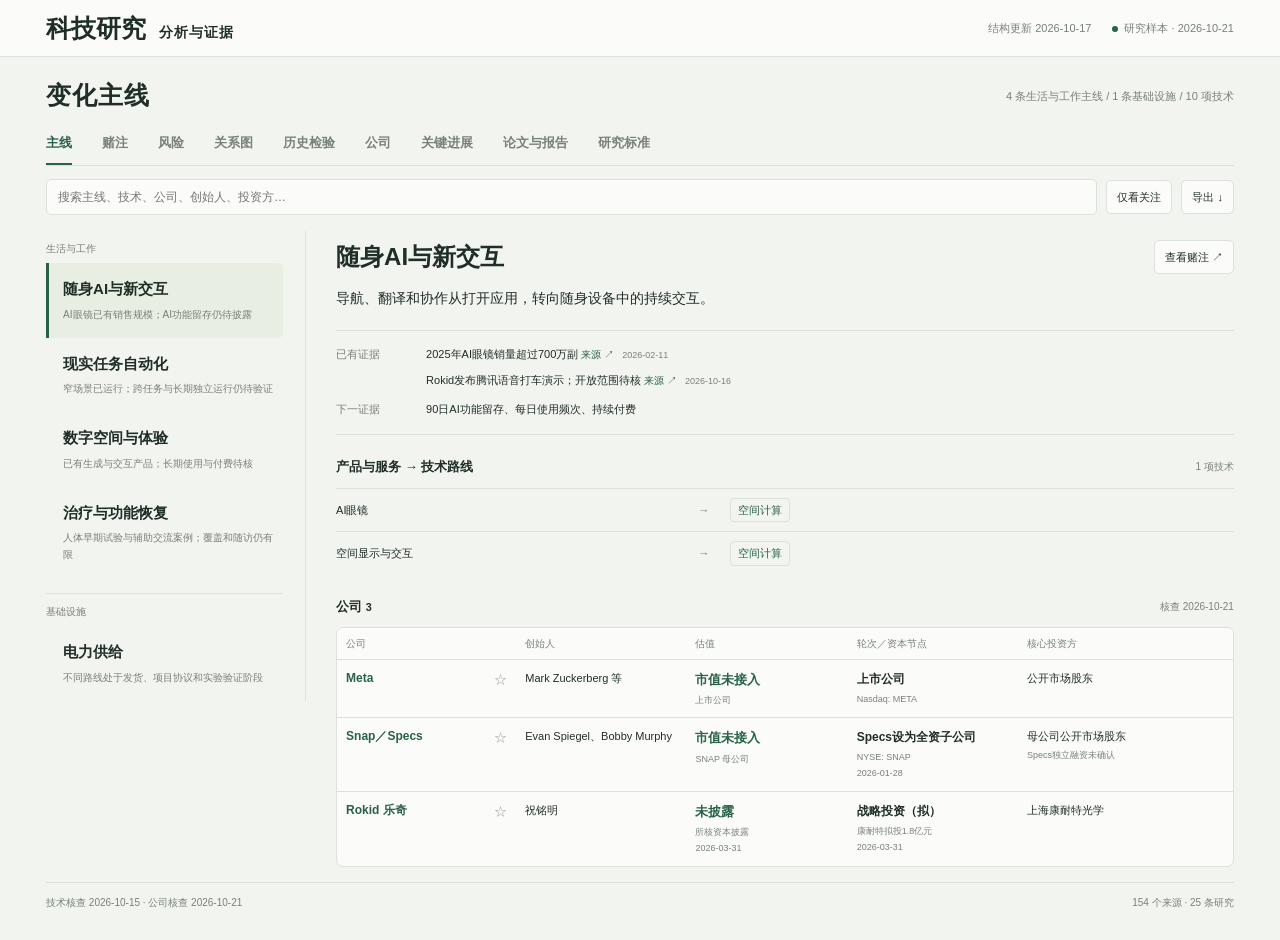
==== docs/index.html @ 4e62b89e "Prepare independent public export with reproducible demos" ====
<!doctype html>
<html lang="zh-CN">
<head>
<meta charset="utf-8"><meta name="viewport" content="width=device-width,initial-scale=1">
<meta name="color-scheme" content="light"><title>AI辅助科技研究与可视化分析</title>
<style>
:root{--bg:#f2f4f0;--paper:#fbfcf9;--ink:#202e28;--muted:#778278;--line:#dce2d9;--green:#286247;--lime:#d6e5b9;--soft:#e9f0e2;--amber:#94672c;--blue:#4b6d80}
*{box-sizing:border-box}body{margin:0;background:var(--bg);color:var(--ink);font:14px/1.5 "Segoe UI","Microsoft YaHei",sans-serif}button,input,select{font:inherit}button{cursor:pointer}button,a,input,select{outline-offset:4px}a{color:var(--green);text-decoration:none}a:hover{text-decoration:underline}button{color:inherit}header{height:66px;padding:0 3.6%;border-bottom:1px solid var(--line);display:flex;justify-content:space-between;align-items:center;background:var(--paper)}.brand{font-size:14px;font-weight:650;letter-spacing:1px}.brand b{font:700 25px Georgia,serif;letter-spacing:0;margin-right:13px}.header-meta{font-size:11px;display:flex;gap:21px;color:var(--muted)}.header-meta i{width:6px;height:6px;border-radius:50%;background:var(--green);display:inline-block;margin-right:6px}main{max-width:1600px;margin:auto;padding:27px 3.6% 30px}.heading{display:flex;align-items:center;justify-content:space-between;gap:20px}h1{font-size:28px;letter-spacing:1px;font-weight:650;margin:0}.heading-side{font-size:11px;color:var(--muted)}.heading-side b{color:var(--ink);font-weight:600}nav{display:flex;gap:30px;border-bottom:1px solid var(--line);margin-top:13px}nav button{background:transparent;border:0;border-bottom:2px solid transparent;padding:14px 0;color:var(--muted);font-size:13px;font-weight:600}nav button.active{color:var(--green);border-color:var(--green)}.toolbar{display:flex;align-items:center;gap:9px;margin:17px 0 20px}input[type=search]{flex:1;min-width:150px;border:1px solid var(--line);background:var(--paper);border-radius:5px;padding:8px 11px;font-size:12px}select,.quiet{border:1px solid var(--line);background:var(--paper);border-radius:5px;padding:8px 10px;font-size:11px}.quiet[aria-pressed=true]{background:var(--green);color:white;border-color:var(--green)}.overview{display:grid;grid-template-columns:minmax(0,1fr) 260px;gap:27px}.map-panel{min-width:0}.panel-top{display:flex;align-items:center;justify-content:space-between;margin:0 0 12px;gap:15px}.panel-top h2{margin:0;font-size:14px}.legend{font-size:10px;color:var(--muted);display:flex;gap:11px}.legend span{display:flex;gap:5px;align-items:center}.legend i{height:7px;width:7px;border-radius:50%;display:inline-block;background:var(--green)}.legend i.current{background:var(--lime);border:1px solid var(--green)}.legend i.open{background:transparent;border:1px solid #b5beb4}.map-scroll{overflow-x:auto;border:1px solid var(--line);border-radius:8px;background:var(--paper)}.map-table{width:100%;border-collapse:collapse;table-layout:fixed;min-width:660px}.map-table th{font-size:10px;font-weight:500;color:var(--muted);text-align:left;padding:10px 15px;border-bottom:1px solid var(--line);height:43px}.map-table th:nth-child(1){width:29%}.map-table th:nth-child(2){width:36%}.map-table th:nth-child(3){width:30%}.map-table th:nth-child(4){width:5%;padding:0}.track-labels{display:grid;grid-template-columns:repeat(4,1fr);font-size:9px;text-align:center;gap:0}.track-labels span:last-child{white-space:nowrap}.map-table td{padding:12px 15px;border-bottom:1px solid var(--line);vertical-align:middle;height:66px}.map-table tr:last-child td{border-bottom:0}.map-table tr.focus{background:#eef4e7}.map-table tr.focus td:first-child{box-shadow:inset 3px 0 var(--green)}.name-line{display:flex;align-items:center;gap:8px}.direction-icon{display:grid;place-items:center;width:28px;height:28px;flex-shrink:0;color:var(--green);background:#e9eee5;border-radius:7px}.direction-icon svg{width:17px;height:17px;stroke:currentColor;fill:none;stroke-width:1.5;stroke-linecap:round;stroke-linejoin:round}.direction-name{border:0;background:none;padding:0;text-align:left;font-size:13px;font-weight:650}.direction-name:hover{color:var(--green)}.direction-tag{font-size:9px;color:var(--muted);margin-top:2px}.priority{font-size:8px;padding:1px 4px;background:var(--green);color:white;border-radius:3px;margin-left:5px;vertical-align:1px;white-space:nowrap}.evidence-track{position:relative;display:grid;grid-template-columns:repeat(4,1fr);align-items:start;text-align:center}.evidence-track:before{content:"";position:absolute;left:12.5%;right:12.5%;height:1px;background:#d2dbcf;top:6px}.checkpoint{z-index:1;font-size:8px;color:var(--muted);position:relative;min-width:0;line-height:1.3}.checkpoint i{display:block;width:12px;height:12px;border-radius:50%;background:var(--paper);border:1px solid #b9c5b8;margin:auto}.focus .checkpoint i{background:#eef4e7}.checkpoint.done i{background:var(--green);border-color:var(--green)}.checkpoint.active i{border:2px solid var(--green);background:var(--lime);box-shadow:0 0 0 3px #d6e5b940}.checkpoint span{display:block;margin-top:6px;height:10px;white-space:nowrap}.checkpoint.active span{color:var(--green);font-weight:600}.gate{font-size:11px;line-height:1.6}.event-date{display:block;color:var(--muted);font-size:9px;margin-top:3px}.row-save{padding:0;border:0;background:none;font-size:16px;color:#9ba697}.row-save.on{color:var(--amber)}.map-bottom{display:flex;justify-content:space-between;gap:15px;padding:12px 0;font-size:10px;color:var(--muted)}.map-bottom button{border:0;padding:0;background:none;color:var(--green);font-size:10px}.readings{border-left:1px solid var(--line);padding-left:25px}.readings h2{font-size:14px;margin:0 0 12px}.reading{display:block;width:100%;text-align:left;border:0;border-top:1px solid var(--line);background:transparent;padding:17px 0 19px}.reading:first-of-type{border-top:0;padding-top:5px}.reading-tag{font-size:10px;color:var(--muted);display:flex;justify-content:space-between;gap:10px}.metric{font:500 53px/1.15 Georgia,serif;letter-spacing:-2px;margin:8px 0 2px;color:var(--green)}.metric small{font:400 17px "Microsoft YaHei",sans-serif;letter-spacing:0;margin-left:5px}.reading.blue .metric{color:var(--blue)}.reading.amber .metric{color:var(--amber)}.reading-label{font-size:12px;font-weight:650}.reading-context{font-size:10px;color:var(--muted);margin-top:5px}.reading-note{font-size:10px;color:var(--green);margin-top:7px}.reading.amber .reading-context{color:var(--amber)}.reading:hover .reading-label{text-decoration:underline}.section-count{font-weight:400;color:var(--muted);font-size:10px;margin-left:7px}.pill{display:inline-block;background:var(--soft);color:var(--green);padding:2px 7px;border-radius:3px;font-size:10px;white-space:nowrap}.pill.amber{background:#f2e8d5;color:var(--amber)}.pill.red{background:#f2e1dc;color:#9b5744}.empty{padding:70px 10px;text-align:center;color:var(--muted)}.event{display:grid;grid-template-columns:96px 1fr;gap:20px;padding:22px 0;border-bottom:1px solid var(--line)}.date{font-size:11px;color:var(--muted)}.event h3{font-size:16px;margin:7px 0}.event p{font-size:13px;margin:8px 0}.event .why{color:var(--muted);font-size:12px}.event-head{display:flex;justify-content:space-between;align-items:center;gap:10px}.category{font-size:11px;color:var(--muted)}.detail{border:0;background:none;padding:0 0 0 10px;color:var(--green);font-size:12px}.paper-row{padding:22px 0;border-bottom:1px solid var(--line)}.paper-row h3{font-size:16px;margin:9px 0}.paper-row p{font-size:13px;margin:7px 0}.paper-row .limit{font-size:12px;color:var(--muted)}.topline{display:flex;justify-content:space-between;align-items:center;gap:12px}.framework{display:grid;grid-template-columns:1fr 1fr;gap:25px}.frame{background:var(--paper);border:1px solid var(--line);padding:24px;border-radius:7px}.frame h2{font-size:18px;margin:0 0 16px}.frame p{font-size:12px;color:var(--muted);line-height:1.8}.step{display:flex;gap:17px;padding:17px 0;border-top:1px solid var(--line)}.step em{font:italic 26px Georgia;color:#8aa27a}.step strong{display:block;font-size:14px}.step span{display:block;margin-top:5px;font-size:12px;color:var(--muted)}.matrix{width:100%;border-collapse:collapse;font-size:12px}.matrix td,.matrix th{padding:12px 5px;border-bottom:1px solid var(--line);text-align:left}.matrix th{font-weight:500;color:var(--muted)}footer{border-top:1px solid var(--line);margin-top:15px;padding-top:12px;display:flex;justify-content:space-between;color:var(--muted);font-size:10px}dialog{background:var(--paper);color:var(--ink);border:1px solid var(--line);border-radius:10px;padding:0;width:min(770px,94vw);max-height:90vh;box-shadow:0 20px 80px #16231925}dialog::backdrop{background:#18261e70;backdrop-filter:blur(3px)}.dialog-head{position:sticky;top:0;background:var(--paper);border-bottom:1px solid var(--line);padding:22px 28px;display:flex;align-items:start;justify-content:space-between;gap:20px}.dialog-head h2{font-size:23px;margin:6px 0 0}.close{border:0;background:none;font-size:25px;line-height:1}.dialog-body{padding:24px 28px}.eyebrow{font-size:10px;color:var(--muted);letter-spacing:1px}.block{margin-bottom:24px}.block h3{font-size:11px;color:var(--muted);margin:0 0 8px;font-weight:500}.block p{font-size:14px;margin:0;line-height:1.8}.twocol{display:grid;grid-template-columns:1fr 1fr;gap:25px}.company-row{padding:8px 0;border-bottom:1px solid var(--line);font-size:12px}.company-row span{display:block;color:var(--muted);margin-top:4px}.source-row{padding:11px 0;border-bottom:1px solid var(--line);font-size:12px}.source-row p{font-size:12px;color:var(--muted);margin:5px 0}.toast{display:none;position:fixed;bottom:22px;left:50%;transform:translateX(-50%);background:var(--ink);color:white;padding:9px 18px;border-radius:5px;font-size:12px;z-index:10}
header{height:57px}main{padding-top:20px}h1{font-size:25px}nav{margin-top:7px}nav button{padding:11px 0}.toolbar{margin:13px 0 16px}.map-table td{height:56px;padding:9px 13px}.map-table th{padding:9px 13px;height:38px}.panel-top{margin-bottom:10px}
@media(min-width:1450px){.map-table td{height:58px}.overview{grid-template-columns:minmax(0,1fr) 290px}.readings{padding-left:30px}.metric{font-size:60px}}
@media(max-width:1050px){.overview{grid-template-columns:1fr}.readings{border-left:0;border-top:1px solid var(--line);padding:18px 0 0;display:grid;grid-template-columns:repeat(3,1fr);gap:20px}.readings h2{grid-column:1/-1;margin:0}.reading,.reading:first-of-type{border:0;padding:0 15px 10px 0}.metric{font-size:43px}}
@media(max-width:650px){header{padding:0 5%;height:57px}.header-meta{gap:8px;font-size:9px}.header-meta span:last-child{display:none}main{padding:20px 5%}.heading-side{display:none}h1{font-size:24px}nav{gap:24px}nav button{font-size:12px}.toolbar{flex-wrap:wrap;gap:7px}.toolbar input{width:100%;flex-basis:100%}.toolbar select{flex:1}.quiet{font-size:10px}.legend{gap:7px;font-size:9px}.map-table{min-width:660px}.readings{gap:14px}.reading-context{font-size:9px}.reading-label{font-size:10px}.reading-note{display:none}.metric{font-size:35px}.metric small{font-size:12px}.reading-tag{font-size:8px;display:block}.framework,.twocol{grid-template-columns:1fr}.event{grid-template-columns:1fr;gap:5px}.dialog-head,.dialog-body{padding:20px}.dialog-head h2{font-size:21px}.map-bottom span:last-child{display:none}}
@media(prefers-reduced-motion:reduce){*{scroll-behavior:auto!important}}@media print{nav,.toolbar,header,.row-save,footer{display:none}.overview{display:block}.readings{display:none}.map-table{min-width:0}.map-scroll{overflow:visible}main{padding:0}}
.toolbar [hidden]{display:none!important}nav{overflow-x:auto;white-space:nowrap}.company-scroll{overflow:auto;border:1px solid var(--line);border-radius:8px;background:var(--paper)}.company-table{width:100%;border-collapse:collapse;min-width:920px;table-layout:fixed}.company-table th{font-size:10px;color:var(--muted);text-align:left;font-weight:500;padding:12px 16px;border-bottom:1px solid var(--line)}.company-table td{vertical-align:top;font-size:11px;line-height:1.65;padding:15px 16px;border-bottom:1px solid var(--line)}.company-table tr:last-child td{border-bottom:0}.company-table th:first-child{width:22%}.company-table th:nth-child(2){width:26%}.company-table th:nth-child(3){width:28%}.company-table th:nth-child(4){width:24%}.company-title{display:flex;align-items:center;gap:12px;margin-bottom:5px}.company-title button:first-child{border:0;background:transparent;padding:0;font-size:14px;font-weight:650;text-align:left;color:var(--green)}.company-title .row-save{margin-left:auto}.cell-sub{font-size:10px;color:var(--muted);margin-top:4px;line-height:1.7}.cell-head{font-weight:600;font-size:12px;margin:5px 0}.cell-action{border:0;background:none;color:var(--green);font-size:10px;padding:7px 0 0;text-align:left}.company-table .pill{font-size:9px}.company-table tr:hover{background:#f5f8f0}.list-meta{display:flex;justify-content:space-between;align-items:center;gap:15px;margin:0 0 12px;font-size:11px;color:var(--muted)}.list-meta b{font-size:14px;color:var(--ink)}.career-evidence{display:grid;grid-template-columns:repeat(4,1fr);border:1px solid var(--line);border-radius:8px;background:var(--paper);margin-bottom:23px}.career-basis{padding:16px 18px;border-right:1px solid var(--line)}.career-basis:last-child{border-right:0}.career-basis h3{font-size:12px;margin:0 0 7px}.career-basis p{font-size:11px;color:var(--muted);margin:0;line-height:1.8}.career-basis time{font-size:9px;color:var(--muted);display:block;margin-top:8px}.path-table{width:100%;min-width:820px;border-collapse:collapse;table-layout:fixed}.path-table td,.path-table th{padding:16px 18px;border-bottom:1px solid var(--line);font-size:11px;line-height:1.8;text-align:left;vertical-align:top}.path-table th{font-size:10px;color:var(--muted);font-weight:500;padding-top:11px;padding-bottom:11px}.path-table th:first-child{width:26%}.path-table th:nth-child(2){width:25%}.path-table th:nth-child(3){width:25%}.path-table th:nth-child(4){width:24%}.path-table tr:last-child td{border-bottom:0}.path-table button{font-size:13px;font-weight:650;color:var(--green);border:0;background:none;padding:0;text-align:left}.company-chips{display:flex;flex-wrap:wrap;gap:5px;margin-top:8px}.company-chips button{border:1px solid var(--line);background:transparent;border-radius:4px;font-size:10px;color:var(--green);padding:3px 7px;font-weight:400}.career-section{margin:25px 0 12px;font-size:14px}.checks{display:grid;grid-template-columns:repeat(4,1fr);gap:20px;margin-top:26px;padding-top:18px;border-top:1px solid var(--line)}.checks h3{margin:0 0 6px;font-size:11px}.checks p{margin:0;color:var(--muted);font-size:11px;line-height:1.8}.role-item{border-top:1px solid var(--line);padding:14px 0}.role-item strong{font-size:13px}.role-item p{font-size:12px;margin:7px 0;line-height:1.8}.capital-top{display:flex;align-items:center;gap:12px;flex-wrap:wrap}.capital-value{font:500 25px Georgia,'Microsoft YaHei',serif;color:var(--green)}.source-links{display:flex;flex-wrap:wrap;gap:10px 18px;font-size:11px;margin-top:15px}.company-detail-grid{display:grid;grid-template-columns:1fr 1fr;gap:25px}.career-table th:first-child{width:19%}.career-table th:nth-child(2){width:27%}.career-table th:nth-child(3){width:29%}.career-table th:nth-child(4){width:25%}.gap{color:var(--amber)}@media(max-width:900px){.career-evidence{grid-template-columns:1fr 1fr}.career-basis:nth-child(2){border-right:0}.career-basis:nth-child(-n+2){border-bottom:1px solid var(--line)}.checks{grid-template-columns:1fr 1fr}.company-detail-grid{grid-template-columns:1fr}}@media(max-width:650px){nav{gap:24px}.career-basis{padding:13px}.checks{gap:15px}.toolbar #path{max-width:50%}.list-meta{font-size:10px}.capital-value{font-size:21px}}

.toolbar[hidden]{display:none!important}.company-title>a{font-size:14px;font-weight:650}.company-chips a{border:1px solid var(--line);border-radius:4px;padding:3px 7px;font-size:10px}.company-table:not(.career-table){min-width:1120px}.company-table:not(.career-table) th:nth-child(1){width:19%}.company-table:not(.career-table) th:nth-child(2){width:23%}.company-table:not(.career-table) th:nth-child(3){width:17%}.company-table:not(.career-table) th:nth-child(4){width:23%}.company-table:not(.career-table) th:nth-child(5){width:18%}
.company-row .source-links{display:inline-flex;margin:0 0 0 15px;font-size:10px}.profile{max-width:1240px;margin:20px auto}.profile-top{display:flex;justify-content:space-between;align-items:center;font-size:11px;margin-bottom:18px;color:var(--muted)}.profile-top .quiet{padding:6px 12px}.profile-summary{display:grid;grid-template-columns:1fr 1fr 1.1fr;border:1px solid var(--line);border-radius:8px;background:var(--paper);margin-bottom:24px}.profile-stat{padding:20px 24px;border-right:1px solid var(--line)}.profile-stat:last-child{border:0}.profile-stat h2{font-size:11px;color:var(--muted);font-weight:500;margin:0 0 10px}.profile-value{font-size:24px;color:var(--green);font-weight:600;line-height:1.35;margin:8px 0}.profile-value.founder{font-size:19px}.profile-summary p{font-size:11px;margin:8px 0;line-height:1.8}.profile-grid{display:grid;grid-template-columns:minmax(0,1.25fr) minmax(0,1fr);gap:30px}.profile h2.section{font-size:16px;margin:24px 0 12px}.profile-grid h2.section:first-child{margin-top:0}.profile .block p{font-size:12px}.profile-panel{border-top:1px solid var(--line);padding:16px 0}.profile-panel h3{font-size:13px;margin:0 0 6px}.profile-panel p{font-size:12px;line-height:1.8;margin:8px 0}.case-grid{display:grid;grid-template-columns:1fr 1fr;gap:28px}.case-item{border:1px solid var(--line);border-radius:7px;padding:18px 22px;background:var(--paper)}.case-item h3{font-size:15px;margin:0 0 10px}.case-item p{font-size:12px;line-height:1.8;margin:8px 0}.case-item .case-label{color:var(--muted);font-size:10px}.profile-details{border-top:1px solid var(--line);margin-top:25px;padding-top:16px}.profile-details summary{cursor:pointer;color:var(--green);font-size:14px;font-weight:600;padding:4px 0}.profile .capital-value{font-size:20px}
@media(max-width:750px){.profile-summary,.profile-grid,.case-grid{grid-template-columns:1fr}.profile-stat{border-right:0;border-bottom:1px solid var(--line);padding:16px 20px}.profile-value{font-size:22px}.profile-grid{gap:10px}.profile-top{align-items:start;gap:10px}}

.home-dashboard{display:grid;grid-template-columns:225px minmax(0,1fr);gap:25px;align-items:start}.direction-rail{position:sticky;top:15px}.direction-rail h2,.home-main h2{font-size:14px}.home-reset{border:0;background:none;color:var(--muted);padding:3px 6px;font-size:11px}.home-reset.active{background:var(--soft);color:var(--green);border-radius:3px}.rail-axis{display:flex;justify-content:space-between;align-items:center;font-size:8px;color:var(--muted);padding:7px 6px;border-bottom:1px solid var(--line)}.direction-switch{display:flex;align-items:center;border-bottom:1px solid var(--line);position:relative;min-height:58px}.direction-switch.selected{background:#e6efdc;box-shadow:inset 3px 0 var(--green)}.direction-pick{display:grid;grid-template-columns:minmax(0,1fr) 61px;grid-template-rows:auto auto;gap:2px 7px;padding:10px 8px;border:0;background:none;flex:1;min-width:0;text-align:left}.rail-name{display:flex;align-items:center;gap:6px;font-size:12px;font-weight:600;white-space:nowrap}.rail-name .direction-icon{width:20px;height:20px;border-radius:4px}.rail-name .direction-icon svg{width:14px;height:14px}.priority-dot{height:4px;width:4px;background:var(--green);border-radius:50%}.rail-stage{font-size:9px;color:var(--muted);grid-column:1;margin-left:26px}.mini-track{grid-column:2;grid-row:1/3;display:flex;gap:5px;align-items:center;justify-content:end}.mini-track i{width:9px;height:9px;border:1px solid #bec8b8;border-radius:50%;background:var(--paper)}.mini-track .done{background:var(--green);border-color:var(--green)}.mini-track .current{background:var(--lime);border:2px solid var(--green)}.rail-detail{position:absolute;right:-16px;padding:4px 0;border:0;background:none;color:var(--muted);font-size:11px}.direction-pick:hover .rail-name,.rail-detail:hover{color:var(--green)}.rail-foot{display:flex;flex-wrap:wrap;justify-content:space-between;gap:10px;padding-top:12px;color:var(--muted);font-size:9px}.rail-foot button{border:0;background:none;padding:0;font-size:9px;color:var(--green)}.home-date{font-size:10px;color:var(--muted)}.home-table-scroll{border:1px solid var(--line);border-radius:7px;background:var(--paper);overflow:auto}.home-company-table{width:100%;border-collapse:collapse;table-layout:fixed;min-width:780px}.home-company-table th{font-size:10px;color:var(--muted);font-weight:500;text-align:left;border-bottom:1px solid var(--line);padding:11px 13px;background:var(--paper)}.home-company-table td{padding:15px 13px;border-bottom:1px solid var(--line);font-size:11px;line-height:1.7;vertical-align:top}.home-company-table tr:last-child td{border:0}.home-company-table tr:hover{background:#f2f6ec}.home-company-table th:nth-child(1){width:20%}.home-company-table th:nth-child(2){width:19%}.home-company-table th:nth-child(3){width:18%}.home-company-table th:nth-child(4){width:19%}.home-company-table th:nth-child(5){width:24%}.home-company-name{display:flex;gap:8px;align-items:start}.home-company-name>a{font-size:13px;font-weight:650;line-height:1.4}.home-company-name .row-save{margin-left:auto;font-size:13px}.home-company-table strong{font-size:12px;font-weight:600}.home-value{font-size:15px;font-weight:650;color:var(--green)}.home-value.reported{color:var(--amber)}.home-company-table time{display:block;color:var(--muted);font-size:9px;margin-top:4px}.valuation-state{color:var(--amber);font-size:9px}.home-company-table .cell-sub{font-size:9px;line-height:1.6}.home-readings{margin-top:25px;padding-top:17px;border-top:1px solid var(--line)}.home-readings h2{font-size:14px;margin:0 0 12px}.home-readings>div{display:grid;grid-template-columns:repeat(3,1fr);gap:25px}.home-readings button{display:flex;align-items:center;gap:18px;text-align:left;border:0;background:none;padding:0;color:var(--ink)}.home-reading-value{font:500 34px Georgia,serif;color:var(--green);white-space:nowrap}.home-reading-value small{font:12px 'Microsoft YaHei',sans-serif;margin-left:4px}.home-readings strong{font-size:11px;display:block}.home-readings .cell-sub{display:block}
@media(min-width:1450px){.home-dashboard{grid-template-columns:245px minmax(0,1fr);gap:30px}.home-company-table td{font-size:12px;padding:17px 16px}.home-company-table .cell-sub{font-size:10px}.home-company-name>a{font-size:14px}}
@media(max-width:1050px){.home-dashboard{grid-template-columns:195px minmax(0,1fr);gap:20px}.rail-axis{font-size:7px}.direction-pick{grid-template-columns:minmax(0,1fr) 48px;padding-left:5px;padding-right:5px}.mini-track{gap:3px}.mini-track i{width:8px;height:8px}.rail-name{font-size:11px;gap:4px}.home-company-table{min-width:740px}}
@media(max-width:720px){.home-dashboard{grid-template-columns:1fr;gap:18px}.direction-rail{position:static;display:flex;flex-wrap:wrap;gap:6px}.direction-rail .panel-top{width:100%;margin-bottom:0}.rail-axis,.mini-track,.rail-stage,.rail-detail,.rail-foot{display:none}.direction-switch{min-height:0;border:1px solid var(--line);border-radius:4px}.direction-switch.selected{box-shadow:none;border-color:var(--green)}.direction-pick{display:block;padding:7px}.rail-name{font-size:10px}.rail-name .direction-icon{display:none}.home-readings>div{grid-template-columns:1fr;gap:14px}.home-company-table{min-width:740px}.home-date{font-size:9px}}

main{max-width:1380px}.home-dashboard{grid-template-columns:230px minmax(0,1fr);gap:23px}.home-company-table td{padding:10px 12px;font-size:11px;line-height:1.55}.home-company-table th{padding:9px 12px}.home-company-name>a{font-size:12px}.home-company-table .cell-sub{font-size:9px;line-height:1.45}.home-company-table time{margin-top:3px}.home-value{font-size:13px}.home-company-table{min-width:740px}.home-odds{display:grid;grid-template-columns:150px repeat(4,1fr);gap:24px;padding:15px 0 19px;margin-bottom:18px;border-bottom:1px solid var(--line)}.home-odds button{border:0;background:none;text-align:left;padding:0;font-size:11px}.home-odds-title{color:var(--green);font-weight:600}.home-odds-title span{display:block;font-size:9px;color:var(--muted);font-weight:400;margin-top:5px}.home-odds button:not(:first-child){display:grid;grid-template-columns:1fr auto;gap:6px 10px;align-items:center}.home-odds strong{font:500 24px Georgia,serif;color:var(--green)}.home-odds i{display:block;height:3px;background:#dde5d4;grid-column:1/-1}.home-odds i b{height:3px;display:block;background:var(--green)}.system-top{display:flex;align-items:center;gap:15px;justify-content:space-between;margin:22px 0 18px;flex-wrap:wrap}.system-top h2{font-size:15px;margin:0}.system-top h2 small{font-size:11px;color:var(--muted);margin-left:8px}.model-status{font-size:11px;color:var(--amber);margin-left:auto}.segmented{display:flex;gap:5px;flex-wrap:wrap}.segmented button{border:1px solid var(--line);border-radius:4px;padding:7px 12px;font-size:11px;background:var(--paper);color:var(--muted)}.segmented button[aria-pressed=true]{background:var(--green);border-color:var(--green);color:white}.forecast-head,.forecast-row{display:grid;grid-template-columns:minmax(260px,1.4fr) minmax(200px,1fr) 105px 90px;gap:28px;align-items:center}.forecast-head{font-size:10px;color:var(--muted);padding:0 0 12px;border-bottom:1px solid var(--line)}.axis{display:flex;justify-content:space-between;font-size:9px}.axis i{font-style:normal}.forecast-row{padding:15px 0;border-bottom:1px solid var(--line);min-height:94px}.forecast-question{border:0;background:none;text-align:left;padding:0}.forecast-question strong{font-size:14px;display:block;color:var(--green);margin-bottom:5px}.forecast-question span{font-size:11px;color:var(--muted);display:block;line-height:1.7}.odds-track{height:24px;position:relative;background:repeating-linear-gradient(90deg,transparent 0,transparent calc(25% - 1px),#dfe5db calc(25% - 1px),#dfe5db 25%);border-left:1px solid var(--line);border-right:1px solid var(--line)}.odds-range{position:absolute;height:6px;top:9px;background:#cbdcba;border-radius:3px;min-width:2px}.odds-track>b{width:11px;height:11px;display:block;border-radius:50%;background:var(--green);position:absolute;top:6px;transform:translateX(-50%);border:2px solid var(--paper);box-shadow:0 0 0 1px var(--green)}.odds-caption{font-size:9px;color:var(--muted);margin-top:6px}.forecast-percent{font:500 27px Georgia,serif;color:var(--green)}.forecast-percent span{display:block;font:9px 'Microsoft YaHei',sans-serif;color:var(--muted);margin-top:5px}.system-section{font-size:16px;margin:28px 0 14px}.milestones{display:grid;grid-template-columns:repeat(3,1fr);gap:20px}.milestones button{display:grid;grid-template-columns:1fr auto;text-align:left;padding:14px 18px;border:1px solid var(--line);background:var(--paper);border-radius:5px;font-size:12px}.milestones strong{font-size:19px;color:var(--green)}.milestones time{font-size:10px;color:var(--muted);grid-column:1;margin-top:5px}.system-empty-note{font-size:11px;color:var(--muted);padding:18px 0}.journal-list>div{display:grid;grid-template-columns:1fr 1fr 60px 190px 1.5fr;gap:15px;font-size:11px;padding:12px 0;border-top:1px solid var(--line)}.journal-list time{font-size:9px;color:var(--muted)}.method-formula{font:14px/1.8 Consolas,monospace;padding:18px;background:var(--soft);margin-bottom:22px}.editor-result{display:flex;align-items:center;gap:25px;padding:12px 0 22px}.editor-result strong{font:500 43px Georgia;color:var(--green)}.editor-result span{font-size:11px;color:var(--muted)}.prior-label,.own-forecast{font-size:12px;display:flex;align-items:center;gap:10px;margin:14px 0}.prior-label input,.own-forecast input{width:75px;padding:7px;border:1px solid var(--line);border-radius:4px;background:var(--paper)}.score-editor label{display:grid;grid-template-columns:120px 1fr 30px;gap:8px;align-items:center;padding:13px 0;border-top:1px solid var(--line);font-size:12px}.score-editor p{grid-column:1/-1;font-size:11px;color:var(--muted);margin:0;line-height:1.7}.score-editor input{width:100%;accent-color:var(--green)}.reason-label{font-size:12px;display:block}.reason-label textarea{width:100%;padding:10px;border:1px solid var(--line);border-radius:4px;margin-top:7px;font:12px/1.6 'Microsoft YaHei',sans-serif;background:var(--paper);resize:vertical}.primary{border:0;background:var(--green);color:white;border-radius:4px;padding:9px 16px;font-size:12px;margin-top:12px}#editor-status{font-size:11px;color:var(--green);margin-left:15px}.system-details{border-top:1px solid var(--line);margin-top:25px;padding-top:15px;font-size:12px}.system-details summary,details summary{cursor:pointer;color:var(--green)}.system-details p{font-size:12px;line-height:1.8}.risk-scroll{overflow:auto}.risk-table{width:100%;min-width:850px;border-collapse:collapse;table-layout:fixed}.risk-table th{font-size:10px;color:var(--muted);font-weight:500;text-align:left}.risk-table td,.risk-table th{padding:13px 15px;border-bottom:1px solid var(--line);vertical-align:top}.risk-table td{font-size:11px;line-height:1.8}.risk-table th:first-child{width:13%}.risk-table th:nth-child(2){width:13%}.risk-table strong{font-size:19px;font-weight:500;color:var(--amber)}.plain{border:0;background:none;padding:0;color:var(--green);text-align:left;font-size:12px;font-weight:600}.risk-types{display:grid;grid-template-columns:repeat(3,1fr);gap:25px;padding-top:15px}.risk-types h3{font-size:12px;margin:0}.risk-types p,.risk-types span{font-size:11px;line-height:1.8;color:var(--muted)}.reverse-model{display:flex;align-items:center;gap:45px;border:1px solid var(--line);border-radius:6px;background:var(--paper);padding:22px}.reverse-inputs{display:grid;grid-template-columns:repeat(3,1fr);gap:18px;flex:1}.reverse-inputs label{font-size:10px;color:var(--muted)}.reverse-inputs input{display:block;border:1px solid var(--line);border-radius:4px;padding:7px;margin-top:6px;width:100%;background:var(--paper);font-size:13px;color:var(--ink)}.reverse-result{min-width:170px;display:flex;flex-direction:column}.reverse-result strong{font:500 40px Georgia;color:var(--green)}.reverse-result span{font-size:12px}.reverse-result small{font-size:9px;color:var(--muted);margin-top:8px}.graph-wrap{overflow:auto;background:var(--paper);border:1px solid var(--line);border-radius:7px}.graph-wrap svg{width:100%;min-width:850px;display:block}.graph-wrap text{font:11px 'Microsoft YaHei',sans-serif;fill:var(--ink)}.graph-wrap .graph-col{font-size:12px;fill:var(--muted)}.graph-wrap rect{fill:var(--paper);stroke:#cbd6c5}.graph-wrap rect.known{fill:#e8f1de;stroke:#9cbb80}.graph-wrap g[role=button]{cursor:pointer}.graph-wrap g[role=button]:hover rect{stroke:var(--green);stroke-width:2}.graph-paths path{fill:none;stroke:#80a96b;stroke-width:1.5;opacity:.6}.graph-paths path.hypothesis{stroke:#9aa89c;stroke-dasharray:4 5;stroke-width:1;opacity:.5}.graph-legend,.graph-toggle{font-size:10px;color:var(--muted)}.graph-toggle input{accent-color:var(--green)}.graph-node-detail{border-top:1px solid var(--line);padding-top:16px;margin-top:18px;font-size:12px}.graph-node-detail>strong{font-size:15px;margin-right:20px}.graph-node-detail>.date{display:inline}.graph-relation{padding:10px 0;border-bottom:1px solid var(--line);font-size:11px}.graph-relation>span:not(.pill){display:block;font-size:10px;color:var(--muted);margin:5px 0}.snapshot-meta{font-size:10px;color:var(--muted);margin-top:16px}.history-warning{color:var(--amber);font-size:11px;margin:15px 0 22px}.history-grid{display:grid;grid-template-columns:1.15fr 1fr;gap:38px}.history-grid h2{font-size:16px;margin:0 0 15px}.history-event{font-size:12px;line-height:1.8}.history-result{padding:20px 24px;background:var(--paper);border:1px solid var(--line);border-radius:6px}.history-result>span{font-size:11px;color:var(--muted)}.history-result>strong{font:500 47px Georgia;color:var(--green);display:block;margin:7px 0 15px}.history-result p{font-size:12px;line-height:1.7}.history-grid .matrix{font-size:10px}.history-grid .matrix td{padding:10px 5px}.nvidia-prices{display:grid;grid-template-columns:repeat(3,1fr);border:1px solid var(--line);border-radius:6px;background:var(--paper)}.nvidia-prices>div{padding:20px 25px;border-right:1px solid var(--line);display:flex;flex-direction:column}.nvidia-prices>div:last-child{border:0}.nvidia-prices time,.nvidia-prices span{font-size:10px;color:var(--muted)}.nvidia-prices strong{font:500 30px Georgia;color:var(--green);margin:8px 0}.timeline>div{display:grid;grid-template-columns:110px 1fr;gap:25px;border-bottom:1px solid var(--line);padding:20px 0}.timeline time{font-size:11px;color:var(--muted)}.timeline h3{font-size:14px;margin:0}.timeline p{font-size:12px;line-height:1.8;margin:7px 0}
@media(min-width:1450px){.home-dashboard{grid-template-columns:235px minmax(0,1fr);gap:25px}.home-company-table td{padding:11px 13px;font-size:11px}.home-company-name>a{font-size:12px}.home-company-table .cell-sub{font-size:9px}}
@media(max-width:900px){.forecast-head,.forecast-row{grid-template-columns:minmax(190px,1.3fr) minmax(140px,1fr) 70px;gap:18px}.forecast-head>span:last-child,.forecast-row>.quiet{display:none}.forecast-percent{font-size:23px}.home-odds{gap:15px;grid-template-columns:120px repeat(4,1fr)}.home-odds strong{font-size:20px}.journal-list>div{grid-template-columns:1fr 80px 50px}.journal-list time{grid-column:1/-1}.history-grid{grid-template-columns:1fr}.risk-types{grid-template-columns:1fr 1fr}.reverse-model{gap:20px}}
@media(max-width:650px){.home-dashboard{grid-template-columns:1fr}.home-odds{grid-template-columns:repeat(2,1fr);gap:15px}.home-odds-title{grid-column:1/-1}.home-odds-title span{display:inline;margin-left:10px}.forecast-head,.forecast-row{grid-template-columns:1fr 90px;gap:12px}.forecast-head>span:nth-child(2){display:none}.forecast-row>div:nth-child(2){grid-column:1/-1;grid-row:2}.forecast-row{padding:17px 0}.forecast-question strong{font-size:13px}.forecast-question span{font-size:10px}.milestones{grid-template-columns:1fr;gap:10px}.forecast-head>span:nth-child(3){text-align:right}.forecast-percent{text-align:right}.forecast-percent span{font-size:8px}.model-status{margin-left:0}.reverse-model{display:block}.reverse-inputs{grid-template-columns:1fr 1fr}.reverse-result{margin-top:20px}.risk-types{grid-template-columns:1fr}.nvidia-prices>div{padding:15px}.nvidia-prices strong{font-size:23px}.timeline>div{grid-template-columns:1fr;gap:5px}.graph-legend{width:100%}}

.theme-layout{display:grid;grid-template-columns:260px minmax(0,1fr);gap:30px;align-items:start}
.theme-rail{border-right:1px solid var(--line);padding-right:22px}.theme-group-label{font-size:10px;color:var(--muted);padding:10px 0 7px}.theme-group-label:not(:first-child){margin-top:15px;border-top:1px solid var(--line)}
.theme-pick{display:block;width:100%;text-align:left;border:0;border-left:3px solid transparent;background:none;padding:15px 10px 15px 14px;color:var(--ink);border-radius:0 5px 5px 0}.theme-pick[aria-pressed=true]{border-left-color:var(--green);background:#e8eee2}.theme-pick strong{font-size:15px;font-weight:600;display:block}.theme-pick span{display:block;font-size:10px;line-height:1.7;color:var(--muted);margin-top:5px}.theme-pick .theme-number{font-size:10px;color:var(--green);display:inline;margin-right:8px}
.theme-title{display:flex;justify-content:space-between;gap:18px;align-items:center;margin:8px 0 12px}.theme-title h2{margin:0;font-size:24px}.theme-question{font-size:14px;margin:0 0 19px;line-height:1.7}.theme-change{font-size:12px;line-height:1.8;margin:0 0 18px;color:var(--muted)}
.theme-observation{border-top:1px solid var(--line);border-bottom:1px solid var(--line);padding:14px 0;display:grid;grid-template-columns:75px 1fr;gap:10px 15px;font-size:11px;line-height:1.8}.theme-observation>span{color:var(--muted)}.theme-observation p{margin:0}.theme-observation a{font-size:10px}.theme-evidence-item+.theme-evidence-item{margin-top:6px}.theme-evidence-item time{font-size:9px;color:var(--muted);margin-left:8px}
.theme-evidence-item time{white-space:nowrap}
.theme-section-title{display:flex;align-items:center;justify-content:space-between;margin:22px 0 11px}.theme-section-title h3{font-size:13px;margin:0}.theme-section-title span{font-size:10px;color:var(--muted)}.product-path{display:grid;grid-template-columns:minmax(130px,.7fr) 22px minmax(160px,1fr);align-items:center;gap:10px;padding:9px 0;border-top:1px solid var(--line);font-size:11px}.product-path>span:nth-child(2){color:var(--muted)}.product-path .company-chips{margin:0}.product-path button{font-size:11px}
.theme-companies .home-company-table{min-width:670px}.theme-companies .home-company-table td{padding:10px 9px}.theme-companies .home-company-table th{padding:8px 9px}.theme-jobs{display:grid;grid-template-columns:1fr 1fr;gap:10px 25px}.theme-job{padding:10px 0;border-top:1px solid var(--line);font-size:11px;line-height:1.7}.theme-job>span{display:block;color:var(--muted);font-size:10px}.theme-job a{font-size:11px}.theme-empty{padding:30px 0;font-size:12px;color:var(--muted)}
.bet-theme-select{padding:8px 11px;border:1px solid var(--line);border-radius:4px;background:var(--paper);font-size:12px;color:var(--ink)}.bet-group-heading{display:flex;align-items:center;justify-content:space-between;gap:20px;padding:21px 0 11px;margin-top:8px;border-bottom:1px solid var(--line)}.bet-group-heading h2{font-size:16px;margin:0}.bet-group-heading span{font-size:10px;color:var(--muted)}.bet-group-heading button{border:0;background:none;color:var(--green);font-size:11px}.theme-breadcrumb{display:flex;align-items:center;gap:10px;flex-wrap:wrap;margin:0 0 19px;font-size:11px;color:var(--muted)}.theme-breadcrumb button{font-size:11px;border:0;background:none;padding:0;color:var(--green)}.graph-lineage{border:1px solid var(--line);background:var(--paper);border-radius:5px;padding:14px 18px;margin-bottom:17px}.graph-lineage .theme-breadcrumb{margin:7px 0}.graph-lineage>span{font-size:9px;color:var(--muted)}
@media(min-width:1500px){.theme-layout{grid-template-columns:270px minmax(0,1fr);gap:35px}}
@media(max-width:900px){.theme-layout{grid-template-columns:210px minmax(0,1fr);gap:22px}.theme-rail{padding-right:13px}.theme-pick{padding:12px 8px}.theme-pick strong{font-size:13px}.theme-title h2{font-size:21px}.theme-jobs{grid-template-columns:1fr}}
@media(max-width:650px){.theme-layout{display:block}.theme-rail{display:flex;overflow:auto;gap:8px;padding:0 0 12px;border:0;margin-bottom:14px}.theme-group-label{display:none}.theme-pick{flex:0 0 150px;border-left:0;border-bottom:3px solid transparent;padding:10px;border-radius:4px}.theme-pick[aria-pressed=true]{border-left:0;border-bottom-color:var(--green)}.theme-pick span{font-size:9px}.theme-pick strong{font-size:12px}.theme-title h2{font-size:21px}.theme-title{gap:10px}.theme-question{font-size:13px}.theme-change{font-size:11px}.theme-observation{grid-template-columns:56px 1fr;gap:9px}.product-path{grid-template-columns:115px 14px 1fr;gap:6px}.theme-companies .home-company-table{min-width:650px}.bet-group-heading{gap:12px}.bet-group-heading h2{font-size:14px}.bet-group-heading span{font-size:9px}.system-top .bet-theme-select{width:100%}}

</style>
</head>
<body>
<header><div class="brand"><b>科技研究</b>分析与证据</div><div class="header-meta"><span id="checked"></span><span><i></i><span id="schedule"></span></span></div></header>
<main>
<div class="heading"><h1>方向概览</h1><div class="heading-side"><b id="count"></b> 个观察方向 <span> / </span><b id="priority-count"></b> 项优先研究</div></div>
<nav aria-label="视图"><button class="active" data-view="directions">主线</button><button data-view="bets">赌注</button><button data-view="risks">风险</button><button data-view="graph">关系图</button><button data-view="history">历史检验</button><button data-view="companies">公司</button><button data-view="events">关键进展</button><button data-view="papers">论文与报告</button><button data-view="framework">研究标准</button></nav>
<div class="toolbar" id="tools"><input id="search" type="search" aria-label="搜索" placeholder="搜索方向、公司、创始人、投资方…"><select id="domain" aria-label="领域"><option value="">全部领域</option></select><select id="stage" aria-label="阶段"><option value="">全部阶段</option></select><button class="quiet" id="favorites" aria-pressed="false">仅看关注</button><button class="quiet" id="export">导出 ↓</button></div>
<section id="content" aria-live="polite"></section>
<footer><span id="coverage"></span><span><span id="sources"></span> 个来源 · <span id="paper-count"></span> 条研究</span></footer>
</main>
<dialog id="dialog" aria-labelledby="dialog-title"><div class="dialog-head"><div><div class="eyebrow" id="dialog-meta"></div><h2 id="dialog-title"></h2></div><button class="close" aria-label="关闭">×</button></div><div class="dialog-body" id="dialog-body"></div></dialog><div id="toast" class="toast" role="status"></div>
<script id="radar-data" type="application/json">{"schema":1,"asOf":"2026-10-21","checkedAt":"2026-10-15","directions":[{"id":"worlds","name":"生成世界","domain":"数字体验","stage":"早期产品","impact":"游戏、教学和设计中的场景，可能从预先制作变为按需生成、持续修改。","mechanism":"动作条件视频模型与显式三维表示结合，让生成结果具备空间结构、控制接口和状态一致性。","companies":[{"name":"World Labs","role":"Marble / Atlas，生成与重建三维空间","url":"https://www.worldlabs.ai/blog/atlas","companyId":"world_labs"},{"name":"Google DeepMind","role":"Genie，动作驱动的动态环境","url":"https://deepmind.google/blog/genie-3-a-new-frontier-for-world-models/"}],"proven":"已有可体验的短时动态世界和可导出的三维场景；两条路线的能力不同。","unproven":"长期状态、多玩家一致性、可靠物理交互，以及用户愿意持续付费的完整体验。","bottleneck":"从可观看、可走动，跨到可持续操作且规则稳定。","trigger":"独立团队用这些模型做出持续数小时、有重复用户的产品，并披露成本与留存。","counter":"新鲜感后使用流失，或一致性与计算成本始终限制核心玩法。","oldCategory":"视频生成 / 三维素材工具","newCategory":"可编程的体验与仿真环境","nextReview":"2026-10-22","signals":[{"date":"2026-09-01","title":"World Labs 发布 Atlas","kind":"企业技术发布","evidence":"企业宣称","summary":"将图像、视频、深度和相机姿态放进统一空间上下文；仍需申请早期访问。","why":"空间重建和动态生成开始合流，尚不能据此推断通用物理仿真已解决。","url":"https://www.worldlabs.ai/blog/atlas"},{"date":"2026-01-29","title":"Project Genie 向部分订阅用户开放","kind":"产品原型","evidence":"官方产品说明","summary":"用户能生成并探索动态环境；发布版单次体验限制60秒。","why":"消费者能接触原型，但与持久世界、完整游戏仍有明显距离。","url":"https://blog.google/innovation-and-ai/models-and-research/google-deepmind/project-genie/"},{"date":"2026-10-16","publishedAt":"2026-10-16T14:37:13Z","title":"MIST区分视频世界模型动作执行与状态记忆","kind":"评估方法与反证","evidence":"预印本·受控生成实验","summary":"43例三段5秒基线中41例未打开容器；隐藏状态未显露时，低分无法直接归因于遗忘。","why":"评估需拆分动作、状态可见和状态正确；提示含目标与评分器择优的增益不能当独立记忆能力验证。","url":"https://arxiv.org/abs/2610.23542","checkedAt":"2026-10-20","readScope":"摘要、方法/实验§3–5/7、讨论§8、表2/12/13及相关附录C/D定向核读；内部43例Wan TI2V-5B三段5秒，另WRBench40/MBench-T30。结果依赖目标提示与同评分器择优，盲选未显著胜基线；无43例人工标签或真实外部预测验证。未运行代码/观看原视频。10/16原始提交，10/20延迟发现。"},{"date":"2026-10-19","publishedAt":"2026-10-19T02:12:39Z","checkedAt":"2026-10-21","title":"Fréchet Forcing改善4001帧生成稳定性","kind":"长程生成研究","evidence":"预印本·长程生成","summary":"短片微调MiniWorld-1B后生成4001帧；Sekai第3581帧分叉97%转向正确，实际转角只达指令49%。","why":"支持长程画面稳定性进展；动作幅度、局部物体和重访一致性仍需分别验证，未证明真实闭环可用。","url":"https://arxiv.org/abs/2610.25666","readScope":"定向核读§4实验/基线、表2/3、96段DROID人工视频检查与§6局限；MiniWorld-1B、两域各32段评估。DROID参考为回放，评估片段曾参与预训练；无真实机器人闭环验证。未独立复现。10/19提交，10/21延迟发现。"}],"papers":[{"date":"2026-04-23","title":"WorldMark: A Unified Benchmark Suite for Interactive Video World Models","type":"预印本","contribution":"在统一场景和动作下比较交互视频模型，检验控制与世界一致性。","limit":"基准表现不能替代真实产品留存；本轮核读摘要与元数据。","url":"https://arxiv.org/abs/2604.21686"},{"date":"2026-10-15","publishedAt":"2026-10-15T17:50:20Z","title":"Velox: Spatial Memory Makes World Models Efficient","type":"预印本","contribution":"通过空间记忆路由降低特定导航世界模型推理耗时。","limit":"定向核读实验与局限；单一骨干/导航基准，视角一致性和深度漂移仍有限，未证明小时级持久世界或真实用户成本。 UTC10月15日提交，上海10月16日；未独立复现。","url":"https://arxiv.org/abs/2610.22311"},{"date":"2026-10-16","publishedAt":"2026-10-16T14:37:13Z","checkedAt":"2026-10-20","title":"Execution Before Memory: Diagnosing Memory Failures in Video World Models","type":"预印本·评估方法","contribution":"分开检查场景、动作执行、状态暴露和结果正确性。43例Wan三段5秒、WRBench40例及MBench-T30例定位评估瓶颈。","limit":"定向核读§3–5/7/8、表2/12/13及相关附录。43例无人工标签；改写可含目标答案，同评分器择优有收益、盲选未显著超过基线；无真实外部预测验证，MiniMax-H3不同协议分开。10/16提交，10/20延迟发现。","url":"https://arxiv.org/abs/2610.23542"},{"date":"2026-10-19","publishedAt":"2026-10-19T02:12:39Z","checkedAt":"2026-10-21","title":"Fréchet Forcing: Training Long-Horizon Streaming World Models from Short Clips","type":"预印本·长程生成","contribution":"DROID/Sekai各32段评估，对比原模型及相同数据FM-only；另人工检查96段DROID视频，减少长程画面漂移。","limit":"仅两个域、一个模型尺度。两个分叉时点转角达指令49%–60%；4000帧约20%DROID视频有局部伪影。参考为回放、评估片段曾参与预训练，重访不保证一致，无实机闭环验证。 本轮定向章节核读；原始日期与延迟发现日分开。","url":"https://arxiv.org/abs/2610.25666"}]},{"id":"spatial","name":"空间计算","domain":"人机交互","stage":"早期产品","impact":"导航、翻译、协作和操作提示，可能直接落在所见环境中。","mechanism":"透视显示、空间定位、低功耗视觉与腕部肌电输入结合，减少手持屏幕操作。","companies":[{"name":"Snap / Specs","role":"透视AR眼镜、Snap OS和开发工具","url":"https://newsroom.snap.com/introducing-specs-augmented-reality-glasses","companyId":"snap"},{"name":"Meta","role":"显示眼镜、腕部肌电交互与相关研究","url":"https://about.fb.com/news/2026/05/which-meta-ai-glasses-are-right-for-you/","companyId":"meta"},{"name":"Qualcomm","role":"为Specs等设备提供XR计算平台","url":"https://newsroom.snap.com/snap-qualcomm-strategic-collaboration-specs-2026"}],"proven":"显示眼镜已有具体产品；腕部肌电已有通用交互研究。","unproven":"全天佩戴的舒适与续航、跨场景稳定交互，以及超过手机的高频用途。","bottleneck":"显示、重量、功耗和可用交互必须同时过关。","trigger":"连续数月的独立佩戴数据和高频应用，而非仅发布会演示或出货目标。","counter":"多数人仍只用它拍摄、听音频，空间显示应用无法形成持续使用。","oldCategory":"穿戴设备 / 手机配件","newCategory":"随身空间界面","nextReview":"2026-10-22","signals":[{"date":"2026-06-16","title":"Snap 发布 SPECS AR 眼镜","kind":"产品发布","evidence":"官方产品说明","summary":"展示透视空间交互及开发工具；发布本身不等于广泛交付或形成日常习惯。","why":"基础平台逐步可用，接下来应看真实体验和开发者活动。","url":"https://newsroom.snap.com/introducing-specs-augmented-reality-glasses"},{"date":"2026-04-10","title":"Snap 与 Qualcomm 扩展 Specs 合作","kind":"工程合作","evidence":"企业宣称","summary":"双方公布多年XR平台合作。","why":"证明芯片与产品路线正在配套，不能替代功耗、良率和需求证据。","url":"https://newsroom.snap.com/snap-qualcomm-strategic-collaboration-specs-2026"},{"date":"2026-10-16","title":"Rokid发布与腾讯的语音打车演示","kind":"应用案例·演示发布","evidence":"企业认证投稿·元数据已核","summary":"Rokid企业认证账号发布42秒语音打车演示；覆盖机型、地域与全量开放范围待核。","why":"增加眼镜连接出行服务的应用线索；下一步核实际订单成功率、手机接管次数和重复使用。","url":"https://www.bilibili.com/video/BV1wwJ96gEy8","checkedAt":"2026-10-18","readScope":"公开API核到投稿标题、作者、UTC发布时间与42秒时长；另核企业认证为杭州灵伴科技有限公司。简介为空，视频正文未观看/逐帧核验，未实机测试。媒体转述仅作发现线索；覆盖机型、城市、固件、支付/异常处理、成功率与留存未确认。"}],"papers":[{"date":"2025-07-23","title":"A generic non-invasive neuromotor interface for human-computer interaction","type":"同行评审","contribution":"以腕部表面肌电研究通用人机输入；信号来自肌肉活动。","limit":"不是读取任意思想，也不能直接推断全天消费体验；本轮核读元数据与公开摘要。","url":"https://www.nature.com/articles/s41586-025-09255-w"}]},{"id":"labs","name":"自主实验","domain":"科学基础","stage":"技术验证","impact":"新材料、器件和药物的试验周期可能缩短，变化通过产品成本与性能进入日常生活。","mechanism":"模型提出候选，机器人实验和测量，再把真实结果反馈给下一轮设计。","companies":[{"name":"Periodic Labs","role":"AI模型与自主科学实验室","url":"https://periodic.com/","companyId":"periodic"}],"proven":"特定材料闭环优化已有研究；VERID验证染料液处理状态与故障恢复，适配体反馈由人执行湿实验。","unproven":"跨领域发现效率、独立复现、设备利用率与最终量产收益；不能把学术成果归给公司。","bottleneck":"高质量真实实验数据与可信测量，仍是模型之外的硬约束。","trigger":"多个独立实验室复现结果，材料进入外部客户的合格产品，并披露总实验成本。","counter":"测量伪信号会误导优化；缺匹配预算对照或独立复现，发现改善也可能无法转为量产收益。","oldCategory":"实验室自动化 / 科研软件","newCategory":"发现与制造相连的实验基础设施","nextReview":"2026-10-22","signals":[{"date":"2026-09-15","title":"Periodic 发布实验数据驱动的模型研究","kind":"企业技术发布","evidence":"企业宣称","summary":"研究将自主实验数据与X射线衍射分析模型结合。","why":"重点在新增真实测量是否提高发现能力，而非模型回答科研问题的流畅度。","url":"https://periodic.com/news/nature-is-our-learning-environment"},{"date":"2026-04-14","title":"闭环系统联合优化钙钛矿材料与制备","kind":"原始研究","evidence":"同行评审","summary":"论文报告小电池、微型组件及指定条件下的稳定性结果。","why":"显示发现与制造可以连成反馈回路；实验尺度距长期量产仍有距离。","url":"https://www.nature.com/articles/s41586-026-10482-y"},{"date":"2026-10-16","title":"Google披露湿实验闭环与机器人实验基础设施","kind":"原始研究与官方技术披露","evidence":"研究团队自报；原稿定向核读","summary":"VERID在染料任务验证机器人状态与故障处理；适配体三轮反馈的湿实验由人执行，蛋白设计采用人机协作。","why":"新增闭环可行性与测量伪信号反证；尚需独立复现、匹配预算对照和跨领域验证。","url":"https://research.google/blog/grounding-ai-agents-in-biological-reality-building-blocks-for-autonomous-wet-labs/"}],"papers":[{"date":"2026-04-14","title":"Autonomous closed-loop framework for reproducible perovskite solar cells","type":"同行评审","contribution":"把机器学习选材、自动制备和测量组成迭代闭环。","limit":"本轮核读公开摘要和数据说明；特定材料与小尺寸结果不等于通用AI科学家。","url":"https://www.nature.com/articles/s41586-026-10482-y"},{"date":"2026-10-16","title":"Semantic Representation for Agentic Self-Play in Automated Laboratories","type":"原始技术稿","contribution":"在水/染料液处理案例中验证语义实验状态、安全检查、故障恢复与迭代。","limit":"定向核读原稿p1-2、p4-10；未核全部附录或独立复现。不是蛋白发现的一体化无人平台。","url":"https://www.gstatic.com/science-ai/verid_semantic_lab.pdf"},{"date":"2026-10-12","title":"Aptamers as a sandbox for lab-in-the-loop agentic molecular discovery","type":"原始技术稿","contribution":"三轮实验反馈用于适配体设计，并暴露非特异黏附造成的错误优化。","limit":"定向核读摘要、p10-13限制/人工湿实验、p15/18/19方法与数据段；未核全部补充表，缺匹配预算无反馈对照。","url":"https://www.gstatic.com/science-ai/agentic_aptamer_sandbox.pdf"},{"date":"2026-10-14","title":"Agent-guided epitope excision enables economical de novo binder design","type":"原始技术稿","contribution":"人机协作通过表位裁剪降低结构预测计算量，并以FAP结合物进行湿实验验证。","limit":"定向核读p1-3及p10-12；计算命中与少量湿实验克隆不是同一指标，未独立复现。","url":"https://www.gstatic.com/science-ai/epitope_excision.pdf"}]},{"id":"bci","name":"脑机接口与交流辅助","domain":"人机交互","stage":"早期临床","impact":"失语或瘫痪者可能更独立地说话和操作设备；健康人增强须另行验证。","mechanism":"植入电极记录皮层活动，用解码模型将运动或发音意图转为文字、声音和控制。","companies":[{"name":"Neuralink","role":"植入式运动与语言接口研究","url":"https://neuralink.com/updates/","companyId":"neuralink"},{"name":"Paradromics","role":"Connexus，高带宽植入式语言接口","url":"https://paradromics.com/news/paradromics-achieves-real-time-speech-connexus-brain-computer-interface/","companyId":"paradromics"}],"proven":"少数研究参与者已实现神经信号驱动交流；学术团队展示实时语音及语调控制。","unproven":"跨患者多年稳定性、低维护家庭使用、医疗支付，以及健康消费者采用。","bottleneck":"长期信号稳定、手术与维护成本、日常独立使用。","trigger":"多患者长期家庭使用数据，包含校准频次、误触发、并发症和支持成本。","counter":"长期解码漂移、家庭支持负担或手术风险使可用人群持续受限。","oldCategory":"神经外科研究设备","newCategory":"恢复交流与控制能力的医疗平台","nextReview":"2026-10-22","signals":[{"date":"2026-10-08","title":"Paradromics 披露羊实验长期记录数据","kind":"临床前耐久性实验","evidence":"企业动物实验披露","summary":"公司称2只羊的皮层模块记录与解码稳定超过4年；另6只羊的完整系统信号近2年保持稳定。","why":"为电极耐久性提供线索；样本小、为企业自报，仍需独立复核和人体长期数据。","url":"https://paradromics.com/news/paradromics-demonstrates-four-years-of-stable-neural-recording-in-major-brain-computer-interface-durability-milestone/","checkedAt":"2026-10-16"},{"date":"2026-10-01","title":"Neuralink 公布脑数据预训练研究","kind":"企业技术发布","evidence":"企业宣称","summary":"官方更新讨论用50,000小时无标签脑数据做预训练。","why":"数据规模化出现新路径；不能直接当作临床效果或长期可靠性证明。","url":"https://neuralink.com/updates/pretraining-on-50000-hours/"},{"date":"2026-09-14","title":"Paradromics 披露首位参与者实时交流","kind":"首例临床披露","evidence":"企业宣称","summary":"公司称首位Connexus植入参与者可选择词语并交流。","why":"人体可用性的早期信号；需要跨患者、长期家庭数据。","url":"https://paradromics.com/news/paradromics-achieves-real-time-speech-connexus-brain-computer-interface/"},{"date":"2026-10-19","title":"Paradromics与Siemens Healthineers合作开发临床影像流程","kind":"临床集成合作","evidence":"企业公告·开发计划","summary":"拟整合结构/功能MRI、血管影像及CT，支持评估、定位、手术规划和植入后评估；初期聚焦言语运动功能。","why":"增加临床流程集成证据；完整方案仍待开发，未披露病例结果、比较效果或审批。","url":"https://paradromics.com/news/paradromics-siemens-healthineers-launch-strategic-initiative-build-advanced-imaging-foundation-for-the-future-of-brain-computer-interfaces/","checkedAt":"2026-10-20","readScope":"核读Paradromics公告正文和研究用途限制：现有标准扫描协议已用，拟开发完整多模态影像流程；未披露样本/比较结果、审批或资本金额。Siemens一方未找到同文；web正文可读，直接HTTP403保留。"}],"papers":[{"date":"2025-06-12","title":"An instantaneous voice-synthesis neuroprosthesis","type":"同行评审","contribution":"单位参与者研究展示实时合成语音与语调控制。","limit":"学术研究，不归属于上述公司；固定解码器表现随时间下降，跨人和长期效果待验证。","url":"https://www.nature.com/articles/s41586-025-09127-3"},{"date":"2026-10-15","title":"Connect-One 临床登记 NCT07357428","type":"临床登记","contribution":"跟踪参与者范围、主要终点与研究状态。","limit":"日期为本轮核查日；登记与公司首例披露均不等于设备上市批准。","url":"https://clinicaltrials.gov/study/NCT07357428"}]},{"id":"editing","name":"体内基因编辑","domain":"健康","stage":"早期临床","impact":"部分遗传病可能从长期控制转向直接处理病因，并逐步覆盖更多罕见变体。","mechanism":"用脂质纳米颗粒等递送编辑材料，在体内关闭目标基因或纠正特定突变。","companies":[{"name":"Beam Therapeutics","role":"碱基编辑；BEAM-301等肝脏项目","url":"https://investors.beamtx.com/news-releases/news-release-details/beam-therapeutics-present-initial-data-phase-12-trial-beam-301","companyId":"beam"},{"name":"Intellia Therapeutics","role":"体内CRISPR项目；nex-z等","url":"https://ir.intelliatx.com/node/12526/html"}],"proven":"已有小样本人体病因编辑结果；CHOP/Penn曾为单个婴儿开发定制治疗。","unproven":"跨组织递送、长期安全与疗效、跨变体复用流程，以及可负担的制造支付。","bottleneck":"递送与安全性，加上每个变体的验证成本。","trigger":"更多受试者和长期随访；同一平台处理多个变体时真实降低开发周期和成本。","counter":"严重不良事件抵消获益，或每次换靶点仍需近乎重新开发一款药物。","oldCategory":"按单个病种开发的药物","newCategory":"可复用的编辑与递送流程","nextReview":"2026-10-30","signals":[{"date":"2026-10-13","title":"BEAM-301 首批6人数据同时出现效果与风险","kind":"早期临床披露","evidence":"企业宣称","summary":"部分受试者空腹耐受改善；6人均有相关不良事件，报告5次严重不良事件并已缓解。","why":"不能只取效果指标；小样本、无对照和安全性共同决定下一步。","url":"https://investors.beamtx.com/news-releases/news-release-details/beam-therapeutics-present-initial-data-phase-12-trial-beam-301"},{"date":"2026-03-02","title":"nex-z 的 MAGNITUDE 临床暂停解除","kind":"监管状态披露","evidence":"公司监管文件","summary":"此前肝脏安全事件导致暂停；该研究在增加安全措施后获准恢复。","why":"历史安全反证保留；当前状态须更新为暂停已解除。","url":"https://ir.intelliatx.com/node/12526/html"}],"papers":[{"date":"2025-05-15","title":"Patient-Specific In Vivo Gene Editing to Treat a Rare Genetic Disease","type":"同行评审","contribution":"CHOP/Penn团队的单个CPS1缺陷婴儿定制肝脏编辑案例。","limit":"初始随访短，不能推断普遍治愈；该学术案例不归给Beam或Intellia。","url":"https://pmc.ncbi.nlm.nih.gov/articles/PMC12713542/"},{"date":"2026-10-15","title":"BEAM-301 临床登记 NCT06735755","type":"临床登记","contribution":"核对研究设计与主要安全终点。","limit":"日期为核查日，临床登记不等于结果已获独立验证。","url":"https://clinicaltrials.gov/study/NCT06735755"},{"date":"2026-10-16","title":"Translating base editors: a decade of progress from the bench to the clinic","type":"综述·摘要核读","contribution":"梳理碱基编辑从基础研究到临床转化的进展。","limit":"仅核标题、作者、发布日期及摘要；正文付费，未作为新增临床疗效或安全证据。","url":"https://www.nature.com/articles/s41573-026-01548-7"}]},{"id":"organs","name":"异种器官移植","domain":"健康","stage":"早期临床","impact":"肾衰患者可能减少透析与供肾等待；关键是能否提供多年稳定替代。","mechanism":"多重基因编辑猪器官，降低免疫不相容与感染风险，再配合移植及免疫管理。","companies":[{"name":"eGenesis","role":"EGEN-2784编辑猪肾与临床开发","url":"https://egenesisbio.com/news-media/press-releases/egenesis-announces-clinical-update-in-ongoing-expanded-access-study-of-egen-2784-in-patients-with-kidney-failure","companyId":"egenesis"},{"name":"United Therapeutics / Revivicor","role":"UKidney及EXPAND研究","url":"https://pipeline.unither.com/"}],"proven":"部分活体受者已获得数月免透析；也出现排斥、移植物取出和后续人肾移植。","unproven":"多年器官与受者存活、免疫抑制负担、感染监测和规模化供给。","bottleneck":"从数月桥接跨到多年安全、可负担的替代。","trigger":"多受者完整6—12个月结局，统一披露移植物取出、感染与免疫抑制负担。","counter":"多年仍只能短期桥接，或免疫与感染代价抵消免透析收益。","oldCategory":"特殊个案移植","newCategory":"可计划生产的器官供给","nextReview":"2026-11-15","signals":[{"date":"2026-09-03","title":"eGenesis 更新5名扩展使用受者","kind":"早期临床披露","evidence":"企业宣称","summary":"公司称3名受者免透析超过8个月，2名后来转入人肾移植；33人RESTORE试验预计2027年第一季度启动。","why":"区分桥接获益和永久替代；计划入组尚未发生。","url":"https://egenesisbio.com/news-media/press-releases/egenesis-announces-clinical-update-in-ongoing-expanded-access-study-of-egen-2784-in-patients-with-kidney-failure"},{"date":"2026-01-08","title":"猪肾受者免疫图谱揭示早期排斥","kind":"原始研究","evidence":"同行评审","summary":"单受者研究观察到早期T细胞排斥，经强化免疫抑制逆转。","why":"生理可行性与免疫负担必须一起记录。","url":"https://www.nature.com/articles/s41591-025-04053-3"}],"papers":[{"date":"2026-01-08","title":"猪肾活体受者的纵向免疫图谱研究","type":"同行评审","contribution":"核查排斥与免疫抑制在人体中的机制。","limit":"单受者数据，无法外推整体长期生存率；中文为主题译名。","url":"https://www.nature.com/articles/s41591-025-04053-3"},{"date":"2026-10-15","title":"EXPAND 临床登记 NCT06878560","type":"临床登记","contribution":"跟踪UKidney正式临床研究。","limit":"日期为核查日；试验许可不是上市批准。","url":"https://clinicaltrials.gov/study/NCT06878560"}]},{"id":"robots","name":"通用机器人","domain":"实体自动化","stage":"局部采用","impact":"实体服务与部分家务可能按需完成，不必为每项工作重新编程。","mechanism":"视觉—语言—动作模型配合跨场景数据，学习技能并迁移到新物体与环境。","companies":[{"name":"Figure","role":"Helix与人形机器人泛化研究","url":"https://www.figure.ai/news/helix-2-5-zero-shot-30-home-generalization","companyId":"figure"},{"name":"Physical Intelligence","role":"机器人基础模型与API","url":"https://www.pi.website/blog/api-beta","companyId":"pi"},{"name":"Agility Robotics","role":"Digit限定流程物流部署","url":"https://www.agilityrobotics.com/content/digit-moves-over-100k-totes"}],"proven":"物流窄场景已运行；公司研究显示部分陌生家庭任务能迁移。","unproven":"家庭长任务可靠性、低接管率，以及包含维修和后台人员的经济性。","bottleneck":"异常恢复、软物体操作和长任务的可靠性。","trigger":"独立客户披露人工接管次数、整班有效劳动与含维修总成本。","counter":"每扩场地仍大量调试；后台人工成为主要成本，专用设备长期更经济。","oldCategory":"专用自动化设备","newCategory":"可迁移的实体劳动能力","nextReview":"2026-10-22","signals":[{"date":"2026-10-13","title":"Google 发布 Argon 机器人开发案例","kind":"开发案例","evidence":"企业演示","summary":"案例包括机器人控制、场景到MuJoCo仿真、视频标注与仿真数据生成，使用预设动作接口和校准信息。","why":"提供数据、仿真与评测工具的使用线索；示例不能证明跨家庭长任务可靠性。","url":"https://developers.googleblog.com/gemini-4-argon-for-robotics/","checkedAt":"2026-10-16"},{"date":"2026-10-13","title":"Physical Intelligence 开放模型 API beta","kind":"产品测试","evidence":"企业宣称","summary":"提供机器人模型接口，应用部署仍需示范数据、微调与失败反馈。","why":"出现开发接口不等于通用机器人开箱即用。","url":"https://www.pi.website/blog/api-beta"},{"date":"2026-09-17","title":"Figure 报告30个陌生家庭任务测试","kind":"企业实验","evidence":"企业宣称","summary":"3类任务完整成功率56%，采用公司盲测口径。","why":"可量化的泛化苗头；失败比例也说明距离可靠家政仍有门槛。","url":"https://www.figure.ai/news/helix-2-5-zero-shot-30-home-generalization"},{"date":"2026-10-15","publishedAt":"2026-10-15T16:34:06Z","title":"REKI公开短时记忆机器人模型","kind":"机器人控制研究","evidence":"预印本·受控实机实验","summary":"公开数据训练的2.4B模型在单UR5、5项桌面任务验证；每任务10次测试，长序列任务相对无记忆版本计分提高12–17.5个百分点。","why":"提供可复核的记忆消融及开放训练路径；小样本任务计分含部分完成，权重非商业许可，长期自主运行仍待验证。","url":"https://arxiv.org/abs/2610.22178","checkedAt":"2026-10-19","readScope":"核读摘要、§7–8及附录E：单UR5平台、5任务、每任务50训练与10测试episode；结果包含部分子任务计分，非纯完整成功率。核官方仓库README许可，代码MIT、权重CC-BY-NC-SA 4.0；未运行代码/独立复现。UTC10/15提交，上海10/16。"},{"date":"2026-10-15","publishedAt":"2026-10-15T16:40:48Z","title":"G1全身接触控制实机实验","kind":"机器人控制研究","evidence":"预印本·受控实机实验","summary":"第三方G1实验合计45/50次完成，完整货架搬运为7/10；由1名熟练操作者持续给动作指引。","why":"支持多接触操作控制进展；90%合计数含身体往返任务，不能作为自主家务成功率或Unitree商业部署数据。","url":"https://arxiv.org/abs/2610.22184","checkedAt":"2026-10-19","readScope":"核读摘要、§IV-C、表I/II及结论；G1、篮球/15cm纸箱、1名训练8小时以上操作者。50次合计45成功含40次身体往返，完整货架搬运7/10；人工持续提供动作与切换权重。未全文复核全部仿真附录、观看完整视频或独立复现。UTC10/15提交，上海10/16。"},{"date":"2026-10-17","publishedAt":"2026-10-17T07:12:36Z","checkedAt":"2026-10-21","title":"ContactBench检验机器人接触操作与行为适应","kind":"基准与反证","evidence":"预印本·真实机器人基准","summary":"单臂6任务中，π0.5插充电器6/30、拧内六角17/30、开门30/30；开门转角要求60°增至80°时降为3/30。","why":"显示接触对齐、力控制与行为适应仍是门槛；触觉RDP在80°为16/30，反馈架构和传感覆盖影响收益。","url":"https://arxiv.org/abs/2610.24512","readScope":"定向核读任务、实验设置、表III–V、行为泛化与讨论；UR5e/WSG50，6任务各100示范，各被评策略每任务30次。单任务微调、物体固定；触觉仅4任务，另2任务未评触觉。未运行代码/观看视频。10/17提交，10/21延迟发现。"}],"papers":[{"date":"2025-04-22","title":"π0.5: A VLA with Open-World Generalization","type":"技术报告","contribution":"研究跨环境机器人技能泛化，官方页面提供原始报告入口。","limit":"研究任务分布与家庭全场景不同，尚需独立长期运行数据。","url":"https://www.pi.website/blog/pi05"},{"date":"2026-10-15","publishedAt":"2026-10-15T16:44:18Z","title":"MOSS: Mode-Oriented Source Shaping for Robot Flow Matching Policies","type":"预印本","contribution":"预定义离散模式下改善机器人策略的模式可控性，含6个仿真和3个真实短任务。","limit":"定向核读实验、局限与部分附录；模式在训练前固定，短任务结果未验证全班次或长期家庭可靠性。 UTC10月15日提交，上海10月16日；未独立复现。","url":"https://arxiv.org/abs/2610.22193"},{"date":"2026-10-15","publishedAt":"2026-10-15T16:34:06Z","title":"REKI: Registering Knowledge in VLAs","type":"预印本","contribution":"用动作专家寄存token保存短时上下文，开放数据整理、训练及评测管线；实机5任务，每任务50训练/10测试episode。","limit":"定向核读§7–8、附录E及仓库README。图8为完整成功加部分子任务计分，不能把百分点改善当纯任务成功率；单平台、小样本，长期记忆与跨场景独立复现待核。代码MIT，权重CC-BY-NC-SA 4.0。 UTC10/15提交，上海10/16。","url":"https://arxiv.org/abs/2610.22178","checkedAt":"2026-10-19"},{"date":"2026-10-15","publishedAt":"2026-10-15T16:40:48Z","title":"Whole-Body Dexterity","type":"预印本","contribution":"将手臂和躯干作为接触面；实机3类任务合计45/50，对照GMR 9/50、SONIC 2/50。","limit":"核读§IV-C、表I/II与结论。40次身体往返加10次货架搬运，后者完整7/10；1名训练8小时以上操作者、篮球及15cm纸箱，人工持续指引并切换权重。单平台，未独立复现。 UTC10/15提交，上海10/16。","url":"https://arxiv.org/abs/2610.22184","checkedAt":"2026-10-19"},{"date":"2026-10-17","publishedAt":"2026-10-17T07:12:36Z","checkedAt":"2026-10-21","title":"ContactBench 1.0: A Benchmark for Everyday Contact-Rich Robotic Manipulation","type":"预印本·真实机器人基准","contribution":"6项真实单臂接触任务，各100示范和每策略30次配对评估；对比DP、π0.5及RDP/FTP-1触觉策略。","limit":"UR5e/WSG50、单任务微调与固定物体。触觉只评4任务；另2任务不适合该传感器。门把直径60→55mm时各策略0/10。结果限所测装置与策略，未独立复现。 本轮定向章节核读；原始日期与延迟发现日分开。","url":"https://arxiv.org/abs/2610.24512"}]},{"id":"tandem","name":"叠层光伏","domain":"能源","stage":"早期产品","impact":"相同屋顶或土地可发出更多电；需与电网、储能共同改变用电成本。","mechanism":"钙钛矿与硅吸收不同能段的光，叠层提升转换效率。","companies":[{"name":"Oxford PV","role":"钙钛矿—硅叠层电池与早期交付","url":"https://www.oxfordpv.com/press-releases/oxford-pv-solar-technology-patent","companyId":"oxford_pv"},{"name":"LONGi 隆基","role":"晶硅—钙钛矿叠层研发","url":"https://www.longi.com/en/news/crystalline-silicon-perovskite-tandem-solar-cell-new-world-efficiency-2026/"}],"proven":"研发电池的效率优势和早期商业发货已存在。","unproven":"大面积组件多年户外寿命、量产良率与可兑现的成本优势。","bottleneck":"寿命、遮阴失效与量产成本，须同时过关。","trigger":"多年户外数据、批次良率与总成本；跟踪目录正式修订及生产技术出口登记实施。","counter":"效率收益被封装与衰减吞没，成熟硅技术降价持续压低竞争空间。","oldCategory":"高效率实验电池","newCategory":"规模化发电组件","nextReview":"2026-11-15","signals":[{"date":"2026-07-14","title":"LONGi 宣布叠层研发电池35.5%效率","kind":"认证研发结果","evidence":"企业披露认证","summary":"公司称经ESTI认证；官网公告发表于7月15日。","why":"研发效率与量产组件是两个尺度，不直接推出电价变化。","url":"https://www.longi.com/en/news/crystalline-silicon-perovskite-tandem-solar-cell-new-world-efficiency-2026/"},{"date":"2026-06-25","title":"叠层电池研究针对局部遮阴失效","kind":"原始研究","evidence":"同行评审","summary":"研究渐变介电层与反偏损伤，同时测试效率和稳定性。","why":"耐久性失效机制的解决比孤立效率纪录更接近工程门槛。","url":"https://www.nature.com/articles/s41560-026-02067-w"},{"date":"2026-10-16","title":"叠层电池生产技术出口启动临时登记，目录拟修订","kind":"政策与产业扩散","evidence":"官方公告与答问","summary":"目录征求意见至11月15日，拟纳入钙钛矿及叠层组件生产技术；现行措施是技术出口前临时登记。相关技术制成的产品不在此次管理范围。","why":"关注工艺授权、境外技术转移及列明核心设备；对全球组件采用净影响待核，维持技术阶段。","url":"https://www.mofcom.gov.cn/zwgk/zcfb/art/2026/art_0a31a3c9ac404f7a9b0e917ce3412997.html"}],"papers":[{"date":"2026-06-25","title":"叠层太阳能电池的反偏与遮阴稳定性研究","type":"同行评审","contribution":"研究工程使用中的局部遮阴与反偏损伤。","limit":"实验稳定性测试不替代多年户外寿命；中文为主题译名。","url":"https://www.nature.com/articles/s41560-026-02067-w"}]},{"id":"storage","name":"多日储能","domain":"能源","stage":"工程试点","impact":"无风少日照时也能稳定供电，让电气化更少受天气限制。","mechanism":"铁空气等长时技术以较低材料成本换取数十至上百小时储能。","companies":[{"name":"Form Energy","role":"100小时级铁空气储能系统","url":"https://formenergy.com/form-energy-and-futurenergy-ireland-announce-agreement-to-deploy-first-iron-air-battery-storage-project-in-ireland/","companyId":"form_energy"}],"proven":"外部报告验证过千瓦级原型；Form官网另自报170模块、10+并网pack测试及连续100小时，仍需独立商业运行验证。","unproven":"大型商业运行的可用率、循环损耗、实测成本与维护；GRE 2026 IRP仍预计年底COD，尚待剩余模块。","bottleneck":"从模块走到并网系统，并找到能补偿可靠性价值的市场。","trigger":"商业项目完成长时放电，并披露可用率、效率与全生命周期成本。","counter":"大型项目延期，或成熟电源与其他储能组合在系统层面更便宜。","oldCategory":"长时储能原型","newCategory":"跨天气周期的电力可靠性资源","nextReview":"2026-11-15","signals":[{"date":"2026-03-17","title":"Form Energy 签署爱尔兰1000MWh项目协议","kind":"项目合同","evidence":"企业宣称","summary":"10MW/1000MWh项目计划2029年上线。","why":"是客户与建设信号，尚非该项目已投运。","url":"https://formenergy.com/form-energy-and-futurenergy-ireland-announce-agreement-to-deploy-first-iron-air-battery-storage-project-in-ireland/"},{"date":"2025-11-19","title":"加州能源委员会披露空气储能验证报告","kind":"工程验证","evidence":"官方技术报告","summary":"报告涉及千瓦级原型模块的性能与功能测试。","why":"有外部验证，但规模边界必须保留。","url":"https://www.energy.ca.gov/publications/2025/demonstrating-aqueous-air-breathing-energy-storage-system-multi-day-resiliency"},{"date":"2026-04-24","title":"GRE规划仍待储能模块交付，预计2026年底商业运行","kind":"项目进度·历史补核","evidence":"客户IRP项目段","summary":"1.5MW、设计100小时试点尚待剩余模块，计划2026年底COD；较旧项目页的2025年底预期已推后。","why":"保留延期与投运前验证条件；交付、并网测试、商业运行和一年成本记录分别观察。","url":"https://greatriverenergy.com/wp-content/uploads/2026/05/2026-2040-GRE-IRP-FINAL-4-24-2026.pdf"}],"papers":[{"date":"2025-11-19","title":"Demonstrating an Aqueous Air-Breathing Energy Storage System for Multi-Day Resiliency","type":"工程报告","contribution":"记录原型模块验证与系统工程问题。","limit":"千瓦级模块不等于电网级系统经济性已证实。","url":"https://www.energy.ca.gov/publications/2025/demonstrating-aqueous-air-breathing-energy-storage-system-multi-day-resiliency"},{"date":"2026-04-24","title":"Great River Energy 2026—2040 IRP","type":"客户工程规划","contribution":"提供Cambridge 1.5MW/100小时试点的剩余模块与预计投运进度。","limit":"只核封函及PDF第16页项目段；这是历史规划中的预期，未据此确认当前已实现COD。","url":"https://greatriverenergy.com/wp-content/uploads/2026/05/2026-2040-GRE-IRP-FINAL-4-24-2026.pdf"}]},{"id":"fusion","name":"聚变发电","domain":"能源","stage":"远期观察","impact":"若全厂净电与经济性成立，可增加稳定低碳电源；2036也可能仍处示范阶段。","mechanism":"高温超导磁约束或脉冲场反位形等路线，尝试把聚变能量转成可用电力。","companies":[{"name":"Commonwealth Fusion Systems","role":"SPARC高磁场托卡马克及ARC电站设计","url":"https://www.cfs.energy/technology/sparc/","companyId":"cfs"},{"name":"Helion","role":"脉冲聚变与直接能量回收","url":"https://www.helionenergy.com/newsroom/helion-achieves-new-fusion-energy-milestones","companyId":"helion"}],"proven":"磁体、装置与等离子体实验持续推进；仍未在本轮来源中证明商业全厂净发电。","unproven":"燃料循环、材料寿命、整厂净电、维护周期与有竞争力电价。","bottleneck":"等离子体能量增益与全厂净电之间的工程距离。","trigger":"公开可复核全厂能量收支，再看重复运行、维护与并网数据。","counter":"实验指标提升而整机收支长期不过关，或维护与建设成本无法竞争。","oldCategory":"高能物理装置","newCategory":"可复制的稳定电源","nextReview":"2026-11-15","signals":[{"date":"2026-09-30","title":"CFS 签订大规模高温超导带材采购","kind":"供应链投入","evidence":"企业宣称","summary":"采购承诺说明制造链开始投入，SPARC的能量增益仍待实验。","why":"工程配套信号，不是净电已实现。","url":"https://www.cfs.energy/news-and-media/commonwealth-fusion-systems-places-largest-single-/"},{"date":"2026-02-13","title":"Helion 公布 Polaris 聚变实验节点","kind":"企业实验","evidence":"企业宣称","summary":"公布D-T聚变和温度结果，未在该公告中证明净发电。","why":"温度、产额、等离子体增益与电站净电需分别核对。","url":"https://www.helionenergy.com/newsroom/helion-achieves-new-fusion-energy-milestones"},{"date":"2026-10-16","title":"Helion披露Omega电容制造线配置","kind":"部件工程","evidence":"企业工程自报","summary":"新线正在上线配置，目标约每小时2个电容模块，为原速率4倍；属于脉冲供电部件制造。","why":"补充供应链与制造证据；不改变全厂净电、长期可靠性和电价仍待验证的判断。","url":"https://www.helionenergy.com/blog/inside-helions-capacitor-manufacturing-line"}],"papers":[{"date":"2026-06-04","title":"ARC Fusion Power Plant Physics Basis","type":"设计论文集","contribution":"跟踪电站物理预测与模型分歧，等待SPARC实验降低不确定性。","limit":"设计与模型预测不是电站运行结果。","url":"https://www.cambridge.org/core/journals/journal-of-plasma-physics/collections/arc-fusion-power-plant-physics-basis"}]}],"registryChecks":[{"nct":"NCT07357428","checkedAt":"2026-10-21","url":"https://clinicaltrials.gov/api/v2/studies/NCT07357428","status":"RECRUITING","lastUpdate":"2026-04-14","hasResults":false,"scope":"官方API识别、状态、研究设计与申办方；登记状态不替代结果或当前研究中心确认。"},{"nct":"NCT06735755","checkedAt":"2026-10-21","url":"https://clinicaltrials.gov/api/v2/studies/NCT06735755","status":"RECRUITING","lastUpdate":"2025-12-15","hasResults":false,"scope":"官方API识别、状态、研究设计与申办方；登记状态不替代结果或当前研究中心确认。"},{"nct":"NCT06878560","checkedAt":"2026-10-21","url":"https://clinicaltrials.gov/api/v2/studies/NCT06878560","status":"RECRUITING","lastUpdate":"2026-03-27","hasResults":false,"scope":"官方API识别、状态、研究设计与申办方；登记状态不替代结果或当前研究中心确认。"},{"nct":"NCT06128629","checkedAt":"2026-10-21","url":"https://clinicaltrials.gov/api/v2/studies/NCT06128629","status":"RECRUITING","lastUpdate":"2026-03-27","hasResults":false,"scope":"官方API识别、状态、研究设计与申办方；登记状态不替代结果或当前研究中心确认。"}],"title":"AI辅助科技研究与可视化分析","schedule":"研究样本 · 2026-10-21","hierarchy":{"schema":1,"reviewedAt":"2026-10-17","kind":"research_hypothesis","themes":[{"id":"daily-ai","name":"随身AI与新交互","kind":"生活与工作","change":"导航、翻译和协作从打开应用，转向随身设备中的持续交互。","question":"随身AI能否成为手机之外的日常入口？","adoption":"AI眼镜已有销售规模；AI功能留存仍待披露","next":"90日AI功能留存、每日使用频次、持续付费","primaryDirections":["spatial"],"directions":["spatial"],"evidence":[{"label":"2025年AI眼镜销量超过700万副","date":"2026-02-11","kind":"公司业绩披露","sourceId":"essilor_fy2025"},{"label":"Rokid发布腾讯语音打车演示；开放范围待核","date":"2026-10-16","kind":"企业演示发布","sourceId":"rokid_tencent_demo_1016"}],"products":["ai-glasses","spatial-interface"]},{"id":"physical-work","name":"现实任务自动化","kind":"生活与工作","change":"机器承担更多物流、生产、实验和日常服务任务，人的工作转向监督、维护与流程设计。","question":"机器能否持续完成真实任务，并降低全流程成本？","adoption":"窄场景已运行；跨任务与长期独立运行仍待验证","next":"客户付费、全年人工接管率、单位任务全成本","primaryDirections":["robots","labs"],"directions":["robots","labs"],"evidence":[{"label":"Figure公布30个陌生家庭的跨任务测试","date":"2026-09-17","kind":"公司测试披露","direction":"robots"},{"label":"闭环实验已在特定材料任务中验证","date":"2026-04-14","kind":"同行评审","direction":"labs"},{"label":"Google湿实验闭环研究：分任务验证，适配体实验由人执行","date":"2026-10-16","kind":"研究团队披露","sourceId":"google_wetlabs_blog"}],"products":["robot-services","autonomous-labs"]},{"id":"digital-spaces","name":"数字空间与体验","kind":"生活与工作","change":"游戏、教学和设计中的场景可以按需生成、修改，并与现实环境连接。","question":"可生成的空间能否形成持续活动与付费？","adoption":"已有生成与交互产品；长期使用与付费待核","next":"持续状态、创作复用、付费用户与留存","primaryDirections":["worlds"],"directions":["worlds","spatial"],"evidence":[{"label":"Atlas已提供三维生成与重建产品","date":"2026-09-01","kind":"官方产品说明","direction":"worlds"}],"products":["generated-worlds","spatial-interface"]},{"id":"health-restoration","name":"治疗与功能恢复","kind":"生活与工作","change":"部分患者获得病因治疗、替代器官，以及恢复交流和操作设备的能力。","question":"早期人体结果能否变成更多患者可获得的长期治疗？","adoption":"人体早期试验与辅助交流案例；覆盖和随访仍有限","next":"正式批准、实际治疗人数、长期安全、支付与家庭独立使用","primaryDirections":["editing","organs","bci"],"directions":["editing","organs","bci"],"evidence":[{"label":"体内编辑已有小样本人体结果","date":"2026-10-13","kind":"企业临床披露","direction":"editing"},{"label":"器官替代已有早期人体使用","date":"2026-09-03","kind":"既有临床与研究记录","direction":"organs"},{"label":"少数研究参与者已实现神经信号驱动交流","date":"2026-09-14","kind":"公司人体研究披露","direction":"bci"}],"products":["causal-treatments","organ-replacement","assistive-communication"]},{"id":"electricity","name":"电力供给","kind":"基础设施","change":"更多稳定、可负担的电力支撑计算、制造、交通与家庭用电。","question":"新供电技术能否改善实际电价、可靠性与建设规模？","adoption":"不同路线处于发货、项目协议和实验验证阶段","next":"实际发电与供电量、全成本、寿命和电网运行","primaryDirections":["tandem","storage","fusion"],"directions":["tandem","storage","fusion"],"evidence":[{"label":"叠层研发电池效率纪录已披露，商业寿命待验证","date":"2026-07-14","kind":"既有技术记录","direction":"tandem"},{"label":"Form Energy签署1000MWh项目协议","date":"2026-03-17","kind":"既有项目与实验记录","direction":"storage"},{"label":"叠层生产技术出口临时登记已实施，禁限目录仍征求意见","date":"2026-10-16","kind":"官方政策","sourceId":"mofcom_48"}],"products":["power-generation","firm-power"]}],"products":[{"id":"ai-glasses","name":"AI眼镜","directions":["spatial"]},{"id":"spatial-interface","name":"空间显示与交互","directions":["spatial"]},{"id":"robot-services","name":"机器人与实体服务","directions":["robots"]},{"id":"autonomous-labs","name":"自主实验平台","directions":["labs"]},{"id":"generated-worlds","name":"生成式游戏、教学与设计空间","directions":["worlds"]},{"id":"causal-treatments","name":"病因治疗","directions":["editing"]},{"id":"organ-replacement","name":"器官替代","directions":["organs"]},{"id":"assistive-communication","name":"交流与行动辅助","directions":["bci"]},{"id":"power-generation","name":"发电","directions":["tandem","fusion"]},{"id":"firm-power","name":"储能与稳定供电","directions":["storage"]}],"policy":{"themeProbability":"主题不汇总子技术概率；百分比对应具体应用事件。","membership":"主线和产品连接为研究归类；事实来源仍保留在技术、公司与岗位条目。","expansion":"新增主线需说明生活或工作变化、采用机制、公司生态和岗位任务；不以融资、名气或单项性能纪录升级。","evidenceAsOf":"2026-10-17增量复核；各事实保留原日期，完整技术核查与本轮目录/论文增量范围分开。"}},"system":{"schema":1,"createdAt":"2026-10-16","asOf":"2026-10-21","model":{"id":"odds-v1","prior":0.2,"priorRange":[0.1,0.35],"dependence":0.65,"dependenceRange":[0.4,0.8],"logLikelihoodPerPoint":0.6931471805599453,"scoreUncertainty":0.5,"groups":["技术可靠性","真实采用","单位经济性","生产与分发","制度与支付"],"status":"人工假设·未经校准","formula":"logit(p) = logit(prior) + 0.65 × ln(2) × Σ证据组分","rangeLabel":"假设敏感性范围","rubric":[[-2,"存在明确障碍"],[-1,"障碍占优"],[0,"未知或正反相抵"],[1,"有条件支持"],[2,"多项实际证据支持"]]},"bets":[{"id":"worlds","name":"生成世界","direction":"worlds","createdAt":"2026-10-16","deadline":"2036-12-31","reviewAt":"2027-01-31","status":"open","event":"全球付费月活用户达到100万，覆盖至少3个国家，连续保持12个月。","consumerEvent":"全球月活用户达到1亿，覆盖至少3个国家，连续保持12个月。","consumerScores":[1,0,-1,0,0],"prior":0.2,"evidence":[{"group":"技术可靠性","score":1,"date":"2026-10-21","kind":"人工证据判断","note":"已有可体验的短时动态世界和可导出的三维场景；两条路线的能力不同。 MIST提示需拆分动作/可见/正确性，并核目标盲选与人工标签；不据单一生成协议改分。 Fréchet Forcing改善长画面稳定，动作幅度与重访仍受限；无实机闭环，分数维持。","sources":[{"title":"World Labs 发布 Atlas","url":"https://www.worldlabs.ai/blog/atlas","date":"2026-09-01","scope":"企业宣称"},{"title":"Project Genie 向部分订阅用户开放","url":"https://blog.google/innovation-and-ai/models-and-research/google-deepmind/project-genie/","date":"2026-01-29","scope":"官方产品说明"},{"id":"mist_20261016","title":"Execution Before Memory: Diagnosing Memory Failures in Video World Models","url":"https://arxiv.org/abs/2610.23542","date":"2026-10-16","publishedAt":"2026-10-16T14:37:13Z","availableAt":"2026-10-16","checkedAt":"2026-10-20","type":"预印本·评估方法","scope":"摘要、方法/实验§3–5/7、讨论§8、表2/12/13及相关附录C/D定向核读；内部43例Wan TI2V-5B三段5秒，另WRBench40/MBench-T30。结果依赖目标提示与同评分器择优，盲选未显著胜基线；无43例人工标签或真实外部预测验证。未运行代码/观看原视频。10/16原始提交，10/20延迟发现。"},{"id":"frechet_forcing_20261019","title":"Fréchet Forcing: Training Long-Horizon Streaming World Models from Short Clips","url":"https://arxiv.org/abs/2610.25666","date":"2026-10-19","publishedAt":"2026-10-19T02:12:39Z","availableAt":"2026-10-19","checkedAt":"2026-10-21","type":"预印本·长程生成","scope":"定向核读§4实验/基线、表2/3、96段DROID人工视频检查与§6局限；MiniWorld-1B、两域各32段评估。DROID参考为回放，评估片段曾参与预训练；无真实机器人闭环验证。未独立复现。10/19提交，10/21延迟发现。"}]},{"group":"真实采用","score":0,"date":"2026-10-16","kind":"人工证据判断","note":"实际付费、独立运行与长期留存的公开程度。","sources":[{"title":"World Labs 发布 Atlas","url":"https://www.worldlabs.ai/blog/atlas","date":"2026-09-01","scope":"企业宣称"}]},{"group":"单位经济性","score":-1,"date":"2026-10-16","kind":"人工证据判断","note":"成本、支付与替代方案仍需实际数据。","sources":[{"title":"World Labs 发布 Atlas","url":"https://www.worldlabs.ai/blog/atlas","date":"2026-09-01","scope":"企业宣称"}]},{"group":"生产与分发","score":1,"date":"2026-10-16","kind":"人工证据判断","note":"规模制造、渠道与部署容量的已知限制。","sources":[{"title":"World Labs 发布 Atlas","url":"https://www.worldlabs.ai/blog/atlas","date":"2026-09-01","scope":"企业宣称"}]},{"group":"制度与支付","score":0,"date":"2026-10-16","kind":"人工证据判断","note":"监管、责任与支付条件；未披露不等于已经解决。","sources":[{"title":"World Labs 发布 Atlas","url":"https://www.worldlabs.ai/blog/atlas","date":"2026-09-01","scope":"企业宣称"}]}],"sources":[{"title":"World Labs 发布 Atlas","url":"https://www.worldlabs.ai/blog/atlas","date":"2026-09-01","scope":"企业宣称"},{"title":"Project Genie 向部分订阅用户开放","url":"https://blog.google/innovation-and-ai/models-and-research/google-deepmind/project-genie/","date":"2026-01-29","scope":"官方产品说明"},{"title":"WorldMark: A Unified Benchmark Suite for Interactive Video World Models","url":"https://arxiv.org/abs/2604.21686","date":"2026-04-23","scope":"预印本"},{"id":"mist_20261016","title":"Execution Before Memory: Diagnosing Memory Failures in Video World Models","url":"https://arxiv.org/abs/2610.23542","date":"2026-10-16","publishedAt":"2026-10-16T14:37:13Z","availableAt":"2026-10-16","checkedAt":"2026-10-20","type":"预印本·评估方法","scope":"摘要、方法/实验§3–5/7、讨论§8、表2/12/13及相关附录C/D定向核读；内部43例Wan TI2V-5B三段5秒，另WRBench40/MBench-T30。结果依赖目标提示与同评分器择优，盲选未显著胜基线；无43例人工标签或真实外部预测验证。未运行代码/观看原视频。10/16原始提交，10/20延迟发现。"},{"id":"frechet_forcing_20261019","title":"Fréchet Forcing: Training Long-Horizon Streaming World Models from Short Clips","url":"https://arxiv.org/abs/2610.25666","date":"2026-10-19","publishedAt":"2026-10-19T02:12:39Z","availableAt":"2026-10-19","checkedAt":"2026-10-21","type":"预印本·长程生成","scope":"定向核读§4实验/基线、表2/3、96段DROID人工视频检查与§6局限；MiniWorld-1B、两域各32段评估。DROID参考为回放，评估片段曾参与预训练；无真实机器人闭环验证。未独立复现。10/19提交，10/21延迟发现。"}],"counter":"新鲜感后使用流失，或一致性与计算成本始终限制核心玩法。","trigger":"长期状态一致性和付费留存得到连续12个月验证。","modelRisk":"产品类别可能变化；短时内容工具不一定形成持久可玩世界。","bubble":{"status":"缺数据，未估计泡沫概率","signal":"融资与收购对价已出现；经审计的收入和留存仍缺。","missing":["实时市值或最新成交估值","收入、毛利与自由现金流","融资后现金消耗与兑现期限"]},"jobNote":"技术采用不直接等于岗位数量；逐项核查具体JD和可迁移任务。","resolutionPolicy":"2036-12-31前达到完整条件；统计可在2037-06-30前发布。缺证据标未决，不自动算失败。","consumerEvidence":[{"group":"技术可靠性","score":1,"date":"2026-10-21","kind":"人工证据判断","note":"短时世界与三维生成可体验，长期稳定交互仍待验证。 MIST补充评估门槛，未改变消费者采用证据或分数。 Fréchet Forcing改善长画面稳定，动作幅度与重访仍受限；无实机闭环，分数维持。","sources":[{"title":"World Labs 发布 Atlas","url":"https://www.worldlabs.ai/blog/atlas","date":"2026-09-01","scope":"企业宣称"},{"title":"Project Genie 向部分订阅用户开放","url":"https://blog.google/innovation-and-ai/models-and-research/google-deepmind/project-genie/","date":"2026-01-29","scope":"官方产品说明"},{"id":"mist_20261016","title":"Execution Before Memory: Diagnosing Memory Failures in Video World Models","url":"https://arxiv.org/abs/2610.23542","date":"2026-10-16","publishedAt":"2026-10-16T14:37:13Z","availableAt":"2026-10-16","checkedAt":"2026-10-20","type":"预印本·评估方法","scope":"摘要、方法/实验§3–5/7、讨论§8、表2/12/13及相关附录C/D定向核读；内部43例Wan TI2V-5B三段5秒，另WRBench40/MBench-T30。结果依赖目标提示与同评分器择优，盲选未显著胜基线；无43例人工标签或真实外部预测验证。未运行代码/观看原视频。10/16原始提交，10/20延迟发现。"},{"id":"frechet_forcing_20261019","title":"Fréchet Forcing: Training Long-Horizon Streaming World Models from Short Clips","url":"https://arxiv.org/abs/2610.25666","date":"2026-10-19","publishedAt":"2026-10-19T02:12:39Z","availableAt":"2026-10-19","checkedAt":"2026-10-21","type":"预印本·长程生成","scope":"定向核读§4实验/基线、表2/3、96段DROID人工视频检查与§6局限；MiniWorld-1B、两域各32段评估。DROID参考为回放，评估片段曾参与预训练；无真实机器人闭环验证。未独立复现。10/19提交，10/21延迟发现。"}]},{"group":"真实采用","score":0,"date":"2026-10-16","kind":"人工证据判断","note":"尚未核得面向大众的一亿月活或长期留存；未披露记未知。","sources":[{"title":"World Labs 发布 Atlas","url":"https://www.worldlabs.ai/blog/atlas","date":"2026-09-01","scope":"企业宣称"}]},{"group":"单位经济性","score":-1,"date":"2026-10-16","kind":"人工证据判断","note":"实时推理与内容成本仍是已知障碍，缺大规模付费覆盖成本证据。","sources":[{"title":"World Labs 发布 Atlas","url":"https://www.worldlabs.ai/blog/atlas","date":"2026-09-01","scope":"企业宣称"}]},{"group":"生产与分发","score":0,"date":"2026-10-16","kind":"人工证据判断","note":"产品已开放，面向一亿月活的渠道与容量尚未核实，记未知。","sources":[{"title":"World Labs 发布 Atlas","url":"https://www.worldlabs.ai/blog/atlas","date":"2026-09-01","scope":"企业宣称"}]},{"group":"制度与支付","score":0,"date":"2026-10-16","kind":"人工证据判断","note":"消费者责任与内容规则尚未有可比规模证据，记未知。","sources":[{"title":"World Labs 发布 Atlas","url":"https://www.worldlabs.ai/blog/atlas","date":"2026-09-01","scope":"企业宣称"}]}]},{"id":"spatial","name":"AI可穿戴","direction":"spatial","createdAt":"2026-10-16","deadline":"2036-12-31","reviewAt":"2027-01-31","status":"open","event":"AI眼镜年出货量达到5000万台，至少3个国家有规模销售，并披露90日活跃留存。","consumerEvent":"AI眼镜全球月活使用人数达到1亿，至少3个国家；只计实际使用，不用累计销量替代。","consumerScores":[0,0,0,1,0],"prior":0.2,"evidence":[{"group":"技术可靠性","score":0,"date":"2026-10-18","kind":"人工证据判断","note":"已有在售产品；所核来源未提供独立的全天任务成功率、故障率及续航实测，可靠性暂记未知。销量只计入采用组。 新增Rokid语音打车演示发布记录；尚无独立任务成功率和手机接管数据，分数保持。","sources":[{"id":"essilor_fy2025","title":"Q4/FY 2025 Results","url":"https://www.essilorluxottica.com/api/getCapContent?download=false&id=283150","date":"2026-02-11","availableAt":"2026-02-11","checkedAt":"2026-10-16","scope":"40页PDF可读，核读新闻稿p1及p3-4的销量、产品范围、利润率影响；未核读后附全部管理报告。","type":"公司年度业绩披露PDF"},{"id":"rokid_tencent_demo_1016","title":"乐奇x腾讯打车，全程语音打车！","url":"https://www.bilibili.com/video/BV1wwJ96gEy8","date":"2026-10-16","availableAt":"2026-10-16","checkedAt":"2026-10-18","publishedAt":"2026-10-16T07:29:34Z","scope":"公开API核到投稿标题、作者、UTC发布时间与42秒时长；另核企业认证为杭州灵伴科技有限公司。简介为空，视频正文未观看/逐帧核验，未实机测试。媒体转述仅作发现线索；覆盖机型、城市、固件、支付/异常处理、成功率与留存未确认。","type":"企业演示发布·投稿元数据","metadataUrl":"https://api.bilibili.com/x/web-interface/view?bvid=BV1wwJ96gEy8","accountUrl":"https://api.bilibili.com/x/web-interface/card?mid=314358436"}]},{"group":"真实采用","score":1,"date":"2026-10-16","kind":"人工证据判断","note":"真实销量支持需求；缺90日AI功能活跃留存，故只记+1。","sources":[{"id":"essilor_fy2025","title":"Q4/FY 2025 Results","url":"https://www.essilorluxottica.com/api/getCapContent?download=false&id=283150","date":"2026-02-11","availableAt":"2026-02-11","checkedAt":"2026-10-16","scope":"40页PDF可读，核读新闻稿p1及p3-4的销量、产品范围、利润率影响；未核读后附全部管理报告。","type":"公司年度业绩披露PDF"}]},{"group":"单位经济性","score":0,"date":"2026-10-16","kind":"人工证据判断","note":"成本、支付与替代方案仍需实际数据。","sources":[{"title":"Snap 发布 SPECS AR 眼镜","url":"https://newsroom.snap.com/introducing-specs-augmented-reality-glasses","date":"2026-06-16","scope":"官方产品说明"}]},{"group":"生产与分发","score":1,"date":"2026-10-16","kind":"人工证据判断","note":"EssilorLuxottica披露既有眼镜品牌、光学渠道及AI眼镜业务扩张，提供分发基础；不把销量再计一次，跨国扩产能力仍待验证。","sources":[{"id":"essilor_fy2025","title":"Q4/FY 2025 Results","url":"https://www.essilorluxottica.com/api/getCapContent?download=false&id=283150","date":"2026-02-11","availableAt":"2026-02-11","checkedAt":"2026-10-16","scope":"40页PDF可读，核读新闻稿p1及p3-4的销量、产品范围、利润率影响；未核读后附全部管理报告。","type":"公司年度业绩披露PDF"}]},{"group":"制度与支付","score":0,"date":"2026-10-16","kind":"人工证据判断","note":"监管、责任与支付条件；未披露不等于已经解决。","sources":[{"title":"Snap 发布 SPECS AR 眼镜","url":"https://newsroom.snap.com/introducing-specs-augmented-reality-glasses","date":"2026-06-16","scope":"官方产品说明"}]}],"sources":[{"id":"essilor_fy2025","title":"Q4/FY 2025 Results","url":"https://www.essilorluxottica.com/api/getCapContent?download=false&id=283150","date":"2026-02-11","availableAt":"2026-02-11","checkedAt":"2026-10-16","scope":"40页PDF可读，核读新闻稿p1及p3-4的销量、产品范围、利润率影响；未核读后附全部管理报告。","type":"公司年度业绩披露PDF"},{"title":"Snap 发布 SPECS AR 眼镜","url":"https://newsroom.snap.com/introducing-specs-augmented-reality-glasses","date":"2026-06-16","scope":"官方产品说明"},{"title":"Snap 与 Qualcomm 扩展 Specs 合作","url":"https://newsroom.snap.com/snap-qualcomm-strategic-collaboration-specs-2026","date":"2026-04-10","scope":"企业宣称"},{"title":"A generic non-invasive neuromotor interface for human-computer interaction","url":"https://www.nature.com/articles/s41586-025-09255-w","date":"2025-07-23","scope":"同行评审"},{"id":"rokid_tencent_demo_1016","title":"乐奇x腾讯打车，全程语音打车！","url":"https://www.bilibili.com/video/BV1wwJ96gEy8","date":"2026-10-16","availableAt":"2026-10-16","checkedAt":"2026-10-18","publishedAt":"2026-10-16T07:29:34Z","scope":"公开API核到投稿标题、作者、UTC发布时间与42秒时长；另核企业认证为杭州灵伴科技有限公司。简介为空，视频正文未观看/逐帧核验，未实机测试。媒体转述仅作发现线索；覆盖机型、城市、固件、支付/异常处理、成功率与留存未确认。","type":"企业演示发布·投稿元数据","metadataUrl":"https://api.bilibili.com/x/web-interface/view?bvid=BV1wwJ96gEy8","accountUrl":"https://api.bilibili.com/x/web-interface/card?mid=314358436"}],"counter":"多数人仍只用它拍摄、听音频，空间显示应用无法形成持续使用。","trigger":"AI功能的90日留存、非拍摄用途和用户付费公开。","modelRisk":"音频AI眼镜与AR显示路线不同，销量增长不能证明空间计算普及。","bubble":{"status":"缺数据，未估计泡沫概率","signal":"已有产品销量；AI留存、退货和单机利润仍缺。","missing":["实时市值或最新成交估值","收入、毛利与自由现金流","融资后现金消耗与兑现期限"]},"jobNote":"技术采用不直接等于岗位数量；逐项核查具体JD和可迁移任务。","resolutionPolicy":"2036-12-31前达到完整条件；统计可在2037-06-30前发布。缺证据标未决，不自动算失败。","consumerEvidence":[{"group":"技术可靠性","score":0,"date":"2026-10-18","kind":"人工证据判断","note":"在售硬件不能替代可靠性实测；缺全天AI任务成功率、故障率与续航独立数据。 新增Rokid语音打车演示发布记录；尚无独立任务成功率和手机接管数据，分数保持。","sources":[{"id":"essilor_fy2025","title":"Q4/FY 2025 Results","url":"https://www.essilorluxottica.com/api/getCapContent?download=false&id=283150","date":"2026-02-11","availableAt":"2026-02-11","checkedAt":"2026-10-16","scope":"40页PDF可读，核读新闻稿p1及p3-4的销量、产品范围、利润率影响；未核读后附全部管理报告。","type":"公司年度业绩披露PDF"},{"id":"rokid_tencent_demo_1016","title":"乐奇x腾讯打车，全程语音打车！","url":"https://www.bilibili.com/video/BV1wwJ96gEy8","date":"2026-10-16","availableAt":"2026-10-16","checkedAt":"2026-10-18","publishedAt":"2026-10-16T07:29:34Z","scope":"公开API核到投稿标题、作者、UTC发布时间与42秒时长；另核企业认证为杭州灵伴科技有限公司。简介为空，视频正文未观看/逐帧核验，未实机测试。媒体转述仅作发现线索；覆盖机型、城市、固件、支付/异常处理、成功率与留存未确认。","type":"企业演示发布·投稿元数据","metadataUrl":"https://api.bilibili.com/x/web-interface/view?bvid=BV1wwJ96gEy8","accountUrl":"https://api.bilibili.com/x/web-interface/card?mid=314358436"}]},{"group":"真实采用","score":0,"date":"2026-10-16","kind":"人工证据判断","note":"七百万年销量不是月活或AI功能留存；一亿月活合同的采用分暂记未知。","sources":[{"id":"essilor_fy2025","title":"Q4/FY 2025 Results","url":"https://www.essilorluxottica.com/api/getCapContent?download=false&id=283150","date":"2026-02-11","availableAt":"2026-02-11","checkedAt":"2026-10-16","scope":"40页PDF可读，核读新闻稿p1及p3-4的销量、产品范围、利润率影响；未核读后附全部管理报告。","type":"公司年度业绩披露PDF"}]},{"group":"单位经济性","score":0,"date":"2026-10-16","kind":"人工证据判断","note":"消费者持续使用的成本收益缺可比数据，记未知。","sources":[{"title":"Snap 发布 SPECS AR 眼镜","url":"https://newsroom.snap.com/introducing-specs-augmented-reality-glasses","date":"2026-06-16","scope":"官方产品说明"}]},{"group":"生产与分发","score":1,"date":"2026-10-16","kind":"人工证据判断","note":"既有眼镜品牌与光学渠道提供分发基础，跨国扩产仍待验证。","sources":[{"id":"essilor_fy2025","title":"Q4/FY 2025 Results","url":"https://www.essilorluxottica.com/api/getCapContent?download=false&id=283150","date":"2026-02-11","availableAt":"2026-02-11","checkedAt":"2026-10-16","scope":"40页PDF可读，核读新闻稿p1及p3-4的销量、产品范围、利润率影响；未核读后附全部管理报告。","type":"公司年度业绩披露PDF"}]},{"group":"制度与支付","score":0,"date":"2026-10-16","kind":"人工证据判断","note":"隐私与摄录规则的长期影响尚不明确，记未知。","sources":[{"title":"Snap 发布 SPECS AR 眼镜","url":"https://newsroom.snap.com/introducing-specs-augmented-reality-glasses","date":"2026-06-16","scope":"官方产品说明"}]}]},{"id":"labs","name":"自主实验","direction":"labs","createdAt":"2026-10-16","deadline":"2036-12-31","reviewAt":"2027-01-31","status":"open","event":"100家机构连续付费使用闭环自主实验一年，并有10项独立复现成果进入量产。","consumerEvent":null,"consumerScores":null,"prior":0.2,"evidence":[{"group":"技术可靠性","score":1,"date":"2026-10-17","kind":"人工证据判断","note":"特定材料、染料实验和人工执行的分子设计闭环分别已有结果，仍缺跨域独立复现与完整无人链路。","sources":[{"title":"Periodic 发布实验数据驱动的模型研究","url":"https://periodic.com/news/nature-is-our-learning-environment","date":"2026-09-15","scope":"企业宣称"},{"title":"闭环系统联合优化钙钛矿材料与制备","url":"https://www.nature.com/articles/s41586-026-10482-y","date":"2026-04-14","scope":"同行评审"},{"id":"google_wetlabs_blog","title":"Google湿实验闭环与自动化研究","url":"https://research.google/blog/grounding-ai-agents-in-biological-reality-building-blocks-for-autonomous-wet-labs/","date":"2026-10-16","availableAt":"2026-10-16","checkedAt":"2026-10-17","scope":"官方博客全文及三篇原稿定向核读；VERID染料自动化、适配体人工执行和蛋白人机协作分别记录。","type":"官方研究披露"}]},{"group":"真实采用","score":0,"date":"2026-10-16","kind":"人工证据判断","note":"实际付费、独立运行与长期留存的公开程度。","sources":[{"title":"Periodic 发布实验数据驱动的模型研究","url":"https://periodic.com/news/nature-is-our-learning-environment","date":"2026-09-15","scope":"企业宣称"}]},{"group":"单位经济性","score":0,"date":"2026-10-16","kind":"人工证据判断","note":"成本、支付与替代方案仍需实际数据。","sources":[{"title":"Periodic 发布实验数据驱动的模型研究","url":"https://periodic.com/news/nature-is-our-learning-environment","date":"2026-09-15","scope":"企业宣称"}]},{"group":"生产与分发","score":1,"date":"2026-10-16","kind":"人工证据判断","note":"规模制造、渠道与部署容量的已知限制。","sources":[{"title":"Periodic 发布实验数据驱动的模型研究","url":"https://periodic.com/news/nature-is-our-learning-environment","date":"2026-09-15","scope":"企业宣称"}]},{"group":"制度与支付","score":0,"date":"2026-10-16","kind":"人工证据判断","note":"监管、责任与支付条件；未披露不等于已经解决。","sources":[{"title":"Periodic 发布实验数据驱动的模型研究","url":"https://periodic.com/news/nature-is-our-learning-environment","date":"2026-09-15","scope":"企业宣称"}]}],"sources":[{"title":"Periodic 发布实验数据驱动的模型研究","url":"https://periodic.com/news/nature-is-our-learning-environment","date":"2026-09-15","scope":"企业宣称"},{"title":"闭环系统联合优化钙钛矿材料与制备","url":"https://www.nature.com/articles/s41586-026-10482-y","date":"2026-04-14","scope":"同行评审"},{"title":"Autonomous closed-loop framework for reproducible perovskite solar cells","url":"https://www.nature.com/articles/s41586-026-10482-y","date":"2026-04-14","scope":"同行评审"},{"id":"verid_pdf","title":"Semantic Representation for Agentic Self-Play in Automated Laboratories","url":"https://www.gstatic.com/science-ai/verid_semantic_lab.pdf","date":"2026-10-16","availableAt":"2026-10-16","checkedAt":"2026-10-17","scope":"16页PDF中定向核读印刷p1-2引言/摘要，p4-10架构、染料实验和讨论；未声称全文逐页核验或复现","type":"原始技术稿·未核实同行评审"},{"id":"aptamer_pdf","title":"Aptamers as a sandbox for lab-in-the-loop agentic molecular discovery","url":"https://www.gstatic.com/science-ai/agentic_aptamer_sandbox.pdf","date":"2026-10-12","availableAt":"2026-10-12","checkedAt":"2026-10-17","scope":"27页PDF定向核读印刷p1摘要、p10-12讨论/限制、p13方法人工执行说明、p15方法、p18数据与代码、p19作者贡献；未核验全部补充表","type":"原始技术稿·未核实同行评审"},{"id":"epitope_pdf","title":"Agent-guided epitope excision enables economical de novo binder design","url":"https://www.gstatic.com/science-ai/epitope_excision.pdf","date":"2026-10-14","availableAt":"2026-10-14","checkedAt":"2026-10-17","scope":"17页PDF定向核读印刷p1-3摘要/设计/基线与p10-12湿实验结果/讨论；未逐项重算原始数据","type":"原始技术稿·未核实同行评审"}],"counter":"测量伪信号会误导优化；缺匹配预算对照或独立复现，发现改善也可能无法转为量产收益。","trigger":"独立复现、实验吞吐和量产成果的实际经济收益。","modelRisk":"能优化一个实验任务不等于通用科学家或持续制造优势。","bubble":{"status":"缺数据，未估计泡沫概率","signal":"大额创立融资已核；复现与商业收入未充分公开。","missing":["实时市值或最新成交估值","收入、毛利与自由现金流","融资后现金消耗与兑现期限"]},"jobNote":"技术采用不直接等于岗位数量；逐项核查具体JD和可迁移任务。","resolutionPolicy":"2036-12-31前达到完整条件；统计可在2037-06-30前发布。缺证据标未决，不自动算失败。","consumerEvidence":null},{"id":"bci","name":"神经交互","direction":"bci","createdAt":"2026-10-16","deadline":"2036-12-31","reviewAt":"2027-01-31","status":"open","event":"至少10万人使用获批神经接口沟通或控制产品，有一年独立家庭使用与维护数据。","consumerEvent":"非侵入或植入神经接口全球月活人数达到1亿，连续保持一年；不含普通蓝牙耳机。","consumerScores":[0,-2,-2,-2,-1],"prior":0.2,"evidence":[{"group":"技术可靠性","score":1,"date":"2026-10-20","kind":"人工证据判断","note":"少数研究参与者已实现神经信号驱动交流；学术团队展示实时语音及语调控制。 新影像合作是流程开发计划，尚无病例效果比较，分数维持。","sources":[{"title":"Paradromics 披露羊实验长期记录数据","url":"https://paradromics.com/news/paradromics-demonstrates-four-years-of-stable-neural-recording-in-major-brain-computer-interface-durability-milestone/","date":"2026-10-08","scope":"企业动物实验披露"},{"title":"Neuralink 公布脑数据预训练研究","url":"https://neuralink.com/updates/pretraining-on-50000-hours/","date":"2026-10-01","scope":"企业宣称"},{"id":"paradromics_siemens_20261019","title":"Paradromics and Siemens Healthineers影像流程合作","url":"https://paradromics.com/news/paradromics-siemens-healthineers-launch-strategic-initiative-build-advanced-imaging-foundation-for-the-future-of-brain-computer-interfaces/","date":"2026-10-19","availableAt":"2026-10-19","checkedAt":"2026-10-20","type":"公司合作公告","scope":"核读Paradromics公告正文和研究用途限制：现有标准扫描协议已用，拟开发完整多模态影像流程；未披露样本/比较结果、审批或资本金额。Siemens一方未找到同文；web正文可读，直接HTTP403保留。"}]},{"group":"真实采用","score":-1,"date":"2026-10-16","kind":"人工证据判断","note":"实际付费、独立运行与长期留存的公开程度。","sources":[{"title":"Paradromics 披露羊实验长期记录数据","url":"https://paradromics.com/news/paradromics-demonstrates-four-years-of-stable-neural-recording-in-major-brain-computer-interface-durability-milestone/","date":"2026-10-08","scope":"企业动物实验披露"}]},{"group":"单位经济性","score":-1,"date":"2026-10-16","kind":"人工证据判断","note":"成本、支付与替代方案仍需实际数据。","sources":[{"title":"Paradromics 披露羊实验长期记录数据","url":"https://paradromics.com/news/paradromics-demonstrates-four-years-of-stable-neural-recording-in-major-brain-computer-interface-durability-milestone/","date":"2026-10-08","scope":"企业动物实验披露"}]},{"group":"生产与分发","score":-1,"date":"2026-10-16","kind":"人工证据判断","note":"规模制造、渠道与部署容量的已知限制。","sources":[{"title":"Paradromics 披露羊实验长期记录数据","url":"https://paradromics.com/news/paradromics-demonstrates-four-years-of-stable-neural-recording-in-major-brain-computer-interface-durability-milestone/","date":"2026-10-08","scope":"企业动物实验披露"}]},{"group":"制度与支付","score":-1,"date":"2026-10-16","kind":"人工证据判断","note":"监管、责任与支付条件；未披露不等于已经解决。","sources":[{"title":"Paradromics 披露羊实验长期记录数据","url":"https://paradromics.com/news/paradromics-demonstrates-four-years-of-stable-neural-recording-in-major-brain-computer-interface-durability-milestone/","date":"2026-10-08","scope":"企业动物实验披露"}]}],"sources":[{"title":"Paradromics 披露羊实验长期记录数据","url":"https://paradromics.com/news/paradromics-demonstrates-four-years-of-stable-neural-recording-in-major-brain-computer-interface-durability-milestone/","date":"2026-10-08","scope":"企业动物实验披露"},{"title":"Neuralink 公布脑数据预训练研究","url":"https://neuralink.com/updates/pretraining-on-50000-hours/","date":"2026-10-01","scope":"企业宣称"},{"title":"Paradromics 披露首位参与者实时交流","url":"https://paradromics.com/news/paradromics-achieves-real-time-speech-connexus-brain-computer-interface/","date":"2026-09-14","scope":"企业宣称"},{"title":"An instantaneous voice-synthesis neuroprosthesis","url":"https://www.nature.com/articles/s41586-025-09127-3","date":"2025-06-12","scope":"同行评审"},{"title":"Connect-One 临床登记 NCT07357428","url":"https://clinicaltrials.gov/study/NCT07357428","date":"2026-10-15","scope":"临床登记"},{"id":"paradromics_siemens_20261019","title":"Paradromics and Siemens Healthineers影像流程合作","url":"https://paradromics.com/news/paradromics-siemens-healthineers-launch-strategic-initiative-build-advanced-imaging-foundation-for-the-future-of-brain-computer-interfaces/","date":"2026-10-19","availableAt":"2026-10-19","checkedAt":"2026-10-20","type":"公司合作公告","scope":"核读Paradromics公告正文和研究用途限制：现有标准扫描协议已用，拟开发完整多模态影像流程；未披露样本/比较结果、审批或资本金额。Siemens一方未找到同文；web正文可读，直接HTTP403保留。"}],"counter":"长期解码漂移、家庭支持负担或手术风险使可用人群持续受限。","trigger":"低维护独立使用、长期稳定性和医疗支付。","modelRisk":"EEG、肌电、植入式设备的能力不能互相证明。","bubble":{"status":"缺数据，未估计泡沫概率","signal":"未确认成交的媒体估值不能视作融资价格；长期人体效果仍待核。","missing":["实时市值或最新成交估值","收入、毛利与自由现金流","融资后现金消耗与兑现期限"]},"jobNote":"技术采用不直接等于岗位数量；逐项核查具体JD和可迁移任务。","resolutionPolicy":"2036-12-31前达到完整条件；统计可在2037-06-30前发布。缺证据标未决，不自动算失败。","consumerEvidence":[{"group":"技术可靠性","score":0,"date":"2026-10-16","kind":"人工证据判断","note":"医疗研究中的神经交流效果不能直接推出大众日常交互的可靠性，记未知。","sources":[{"title":"Paradromics 披露羊实验长期记录数据","url":"https://paradromics.com/news/paradromics-demonstrates-four-years-of-stable-neural-recording-in-major-brain-computer-interface-durability-milestone/","date":"2026-10-08","scope":"企业动物实验披露"},{"title":"Neuralink 公布脑数据预训练研究","url":"https://neuralink.com/updates/pretraining-on-50000-hours/","date":"2026-10-01","scope":"企业宣称"}]},{"group":"真实采用","score":-2,"date":"2026-10-16","kind":"人工证据判断","note":"现有研究和医疗参与者与一亿月活的合同距离很大，未出现可核大众采用。","sources":[{"title":"Paradromics 披露羊实验长期记录数据","url":"https://paradromics.com/news/paradromics-demonstrates-four-years-of-stable-neural-recording-in-major-brain-computer-interface-durability-milestone/","date":"2026-10-08","scope":"企业动物实验披露"}]},{"group":"单位经济性","score":-2,"date":"2026-10-16","kind":"人工证据判断","note":"植入、维护与信号获取成本构成障碍，非侵入产品的持续价值仍待验证。","sources":[{"title":"Paradromics 披露羊实验长期记录数据","url":"https://paradromics.com/news/paradromics-demonstrates-four-years-of-stable-neural-recording-in-major-brain-computer-interface-durability-milestone/","date":"2026-10-08","scope":"企业动物实验披露"}]},{"group":"生产与分发","score":-2,"date":"2026-10-16","kind":"人工证据判断","note":"临床植入与维护路径不适用于亿级消费者部署，非侵入路线也未验证该规模。","sources":[{"title":"Paradromics 披露羊实验长期记录数据","url":"https://paradromics.com/news/paradromics-demonstrates-four-years-of-stable-neural-recording-in-major-brain-computer-interface-durability-milestone/","date":"2026-10-08","scope":"企业动物实验披露"}]},{"group":"制度与支付","score":-1,"date":"2026-10-16","kind":"人工证据判断","note":"手术、隐私、责任及批准条件构成大众扩散障碍。","sources":[{"title":"Paradromics 披露羊实验长期记录数据","url":"https://paradromics.com/news/paradromics-demonstrates-four-years-of-stable-neural-recording-in-major-brain-computer-interface-durability-milestone/","date":"2026-10-08","scope":"企业动物实验披露"}]}]},{"id":"editing","name":"体内基因编辑","direction":"editing","createdAt":"2026-10-16","deadline":"2036-12-31","reviewAt":"2027-01-31","status":"open","event":"至少2种体内编辑疗法正式获批，累计治疗10万人，并披露不少于3年安全随访。","consumerEvent":null,"consumerScores":null,"prior":0.2,"evidence":[{"group":"技术可靠性","score":1,"date":"2026-10-16","kind":"人工证据判断","note":"已有小样本人体病因编辑结果；CHOP/Penn曾为单个婴儿开发定制治疗。","sources":[{"title":"BEAM-301 首批6人数据同时出现效果与风险","url":"https://investors.beamtx.com/news-releases/news-release-details/beam-therapeutics-present-initial-data-phase-12-trial-beam-301","date":"2026-10-13","scope":"企业宣称"},{"title":"nex-z 的 MAGNITUDE 临床暂停解除","url":"https://ir.intelliatx.com/node/12526/html","date":"2026-03-02","scope":"公司监管文件"}]},{"group":"真实采用","score":0,"date":"2026-10-16","kind":"人工证据判断","note":"实际付费、独立运行与长期留存的公开程度。","sources":[{"title":"BEAM-301 首批6人数据同时出现效果与风险","url":"https://investors.beamtx.com/news-releases/news-release-details/beam-therapeutics-present-initial-data-phase-12-trial-beam-301","date":"2026-10-13","scope":"企业宣称"}]},{"group":"单位经济性","score":-1,"date":"2026-10-16","kind":"人工证据判断","note":"成本、支付与替代方案仍需实际数据。","sources":[{"title":"BEAM-301 首批6人数据同时出现效果与风险","url":"https://investors.beamtx.com/news-releases/news-release-details/beam-therapeutics-present-initial-data-phase-12-trial-beam-301","date":"2026-10-13","scope":"企业宣称"}]},{"group":"生产与分发","score":-1,"date":"2026-10-16","kind":"人工证据判断","note":"规模制造、渠道与部署容量的已知限制。","sources":[{"title":"BEAM-301 首批6人数据同时出现效果与风险","url":"https://investors.beamtx.com/news-releases/news-release-details/beam-therapeutics-present-initial-data-phase-12-trial-beam-301","date":"2026-10-13","scope":"企业宣称"}]},{"group":"制度与支付","score":0,"date":"2026-10-16","kind":"人工证据判断","note":"监管、责任与支付条件；未披露不等于已经解决。","sources":[{"title":"BEAM-301 首批6人数据同时出现效果与风险","url":"https://investors.beamtx.com/news-releases/news-release-details/beam-therapeutics-present-initial-data-phase-12-trial-beam-301","date":"2026-10-13","scope":"企业宣称"}]}],"sources":[{"title":"BEAM-301 首批6人数据同时出现效果与风险","url":"https://investors.beamtx.com/news-releases/news-release-details/beam-therapeutics-present-initial-data-phase-12-trial-beam-301","date":"2026-10-13","scope":"企业宣称"},{"title":"nex-z 的 MAGNITUDE 临床暂停解除","url":"https://ir.intelliatx.com/node/12526/html","date":"2026-03-02","scope":"公司监管文件"},{"title":"Patient-Specific In Vivo Gene Editing to Treat a Rare Genetic Disease","url":"https://pmc.ncbi.nlm.nih.gov/articles/PMC12713542/","date":"2025-05-15","scope":"同行评审"},{"title":"BEAM-301 临床登记 NCT06735755","url":"https://clinicaltrials.gov/study/NCT06735755","date":"2026-10-15","scope":"临床登记"}],"counter":"严重不良事件抵消获益，或每次换靶点仍需近乎重新开发一款药物。","trigger":"获批、支付覆盖、治疗中心吞吐和长期随访。","modelRisk":"适应症可能扩展，也可能因长期安全、成本或递送受限。","bubble":{"status":"缺数据，未估计泡沫概率","signal":"资本价格与临床事件会脱节；本轮未接入实时市值。","missing":["实时市值或最新成交估值","收入、毛利与自由现金流","融资后现金消耗与兑现期限"]},"jobNote":"技术采用不直接等于岗位数量；逐项核查具体JD和可迁移任务。","resolutionPolicy":"2036-12-31前达到完整条件；统计可在2037-06-30前发布。缺证据标未决，不自动算失败。","consumerEvidence":null},{"id":"organs","name":"异种器官","direction":"organs","createdAt":"2026-10-16","deadline":"2036-12-31","reviewAt":"2027-01-31","status":"open","event":"至少3国正式批准，累计移植1万例，并有多中心2年移植物存活数据。","consumerEvent":null,"consumerScores":null,"prior":0.2,"evidence":[{"group":"技术可靠性","score":1,"date":"2026-10-16","kind":"人工证据判断","note":"部分活体受者已获得数月免透析；也出现排斥、移植物取出和后续人肾移植。","sources":[{"title":"eGenesis 更新5名扩展使用受者","url":"https://egenesisbio.com/news-media/press-releases/egenesis-announces-clinical-update-in-ongoing-expanded-access-study-of-egen-2784-in-patients-with-kidney-failure","date":"2026-09-03","scope":"企业宣称"},{"title":"猪肾受者免疫图谱揭示早期排斥","url":"https://www.nature.com/articles/s41591-025-04053-3","date":"2026-01-08","scope":"同行评审"}]},{"group":"真实采用","score":-1,"date":"2026-10-16","kind":"人工证据判断","note":"实际付费、独立运行与长期留存的公开程度。","sources":[{"title":"eGenesis 更新5名扩展使用受者","url":"https://egenesisbio.com/news-media/press-releases/egenesis-announces-clinical-update-in-ongoing-expanded-access-study-of-egen-2784-in-patients-with-kidney-failure","date":"2026-09-03","scope":"企业宣称"}]},{"group":"单位经济性","score":-1,"date":"2026-10-16","kind":"人工证据判断","note":"成本、支付与替代方案仍需实际数据。","sources":[{"title":"eGenesis 更新5名扩展使用受者","url":"https://egenesisbio.com/news-media/press-releases/egenesis-announces-clinical-update-in-ongoing-expanded-access-study-of-egen-2784-in-patients-with-kidney-failure","date":"2026-09-03","scope":"企业宣称"}]},{"group":"生产与分发","score":-1,"date":"2026-10-16","kind":"人工证据判断","note":"规模制造、渠道与部署容量的已知限制。","sources":[{"title":"eGenesis 更新5名扩展使用受者","url":"https://egenesisbio.com/news-media/press-releases/egenesis-announces-clinical-update-in-ongoing-expanded-access-study-of-egen-2784-in-patients-with-kidney-failure","date":"2026-09-03","scope":"企业宣称"}]},{"group":"制度与支付","score":-1,"date":"2026-10-16","kind":"人工证据判断","note":"监管、责任与支付条件；未披露不等于已经解决。","sources":[{"title":"eGenesis 更新5名扩展使用受者","url":"https://egenesisbio.com/news-media/press-releases/egenesis-announces-clinical-update-in-ongoing-expanded-access-study-of-egen-2784-in-patients-with-kidney-failure","date":"2026-09-03","scope":"企业宣称"}]}],"sources":[{"title":"eGenesis 更新5名扩展使用受者","url":"https://egenesisbio.com/news-media/press-releases/egenesis-announces-clinical-update-in-ongoing-expanded-access-study-of-egen-2784-in-patients-with-kidney-failure","date":"2026-09-03","scope":"企业宣称"},{"title":"猪肾受者免疫图谱揭示早期排斥","url":"https://www.nature.com/articles/s41591-025-04053-3","date":"2026-01-08","scope":"同行评审"},{"title":"猪肾活体受者的纵向免疫图谱研究","url":"https://www.nature.com/articles/s41591-025-04053-3","date":"2026-01-08","scope":"同行评审"},{"title":"EXPAND 临床登记 NCT06878560","url":"https://clinicaltrials.gov/study/NCT06878560","date":"2026-10-15","scope":"临床登记"}],"counter":"多年仍只能短期桥接，或免疫与感染代价抵消免透析收益。","trigger":"正式批准、感染监测和多中心长期存活。","modelRisk":"患者受益可以很大，直接用户规模受适应症与医疗容量约束。","bubble":{"status":"缺数据，未估计泡沫概率","signal":"融资不能替代临床存活证据；估值及现金流未知。","missing":["实时市值或最新成交估值","收入、毛利与自由现金流","融资后现金消耗与兑现期限"]},"jobNote":"技术采用不直接等于岗位数量；逐项核查具体JD和可迁移任务。","resolutionPolicy":"2036-12-31前达到完整条件；统计可在2037-06-30前发布。缺证据标未决，不自动算失败。","consumerEvidence":null},{"id":"robots","name":"通用机器人","direction":"robots","createdAt":"2026-10-16","deadline":"2036-12-31","reviewAt":"2027-01-31","status":"open","event":"至少10万台可跨任务机器人付费部署，覆盖3个国家，并披露全年接管率和单位任务成本。","consumerEvent":"至少1亿人每月直接使用通用机器人服务；只计算付费日常服务，不计算观看演示。","consumerScores":[1,0,-1,-1,0],"prior":0.2,"evidence":[{"group":"技术可靠性","score":1,"date":"2026-10-21","kind":"人工证据判断","note":"物流窄场景已运行；公司研究显示部分陌生家庭任务能迁移。 REKI短任务计分改善与WBD人工指引实验新增控制证据；尚未跨过家庭长期自主可靠性门槛，分数维持。 ContactBench补接触任务与行为变化失败证据，传感覆盖/反馈架构影响触觉收益；未跨过长期家庭可靠性门槛，分数维持。","sources":[{"title":"Google 发布 Argon 机器人开发案例","url":"https://developers.googleblog.com/gemini-4-argon-for-robotics/","date":"2026-10-13","scope":"企业演示"},{"title":"Physical Intelligence 开放模型 API beta","url":"https://www.pi.website/blog/api-beta","date":"2026-10-13","scope":"企业宣称"},{"id":"reki_20261015","title":"REKI: Registering Knowledge in VLAs","url":"https://arxiv.org/abs/2610.22178","date":"2026-10-15","publishedAt":"2026-10-15T16:34:06Z","availableAt":"2026-10-15","checkedAt":"2026-10-19","type":"预印本·定向核读","scope":"核读摘要、§7–8及附录E：单UR5平台、5任务、每任务50训练与10测试episode；结果包含部分子任务计分，非纯完整成功率。核官方仓库README许可，代码MIT、权重CC-BY-NC-SA 4.0；未运行代码/独立复现。UTC10/15提交，上海10/16。"},{"id":"wbd_20261015","title":"Whole-Body Dexterity","url":"https://arxiv.org/abs/2610.22184","date":"2026-10-15","publishedAt":"2026-10-15T16:40:48Z","availableAt":"2026-10-15","checkedAt":"2026-10-19","type":"预印本·定向核读","scope":"核读摘要、§IV-C、表I/II及结论；G1、篮球/15cm纸箱、1名训练8小时以上操作者。50次合计45成功含40次身体往返，完整货架搬运7/10；人工持续提供动作与切换权重。未全文复核全部仿真附录、观看完整视频或独立复现。UTC10/15提交，上海10/16。"},{"id":"contactbench_20261017","title":"ContactBench 1.0: A Benchmark for Everyday Contact-Rich Robotic Manipulation","url":"https://arxiv.org/abs/2610.24512","date":"2026-10-17","publishedAt":"2026-10-17T07:12:36Z","availableAt":"2026-10-17","checkedAt":"2026-10-21","type":"预印本·真实机器人基准","scope":"定向核读任务、实验设置、表III–V、行为泛化与讨论；UR5e/WSG50，6任务各100示范，各被评策略每任务30次。单任务微调、物体固定；触觉仅4任务，另2任务未评触觉。未运行代码/观看视频。10/17提交，10/21延迟发现。"}]},{"group":"真实采用","score":1,"date":"2026-10-16","kind":"人工证据判断","note":"实际付费、独立运行与长期留存的公开程度。","sources":[{"title":"Google 发布 Argon 机器人开发案例","url":"https://developers.googleblog.com/gemini-4-argon-for-robotics/","date":"2026-10-13","scope":"企业演示"}]},{"group":"单位经济性","score":-1,"date":"2026-10-16","kind":"人工证据判断","note":"成本、支付与替代方案仍需实际数据。","sources":[{"title":"Google 发布 Argon 机器人开发案例","url":"https://developers.googleblog.com/gemini-4-argon-for-robotics/","date":"2026-10-13","scope":"企业演示"}]},{"group":"生产与分发","score":0,"date":"2026-10-16","kind":"人工证据判断","note":"规模制造、渠道与部署容量的已知限制。","sources":[{"title":"Google 发布 Argon 机器人开发案例","url":"https://developers.googleblog.com/gemini-4-argon-for-robotics/","date":"2026-10-13","scope":"企业演示"}]},{"group":"制度与支付","score":0,"date":"2026-10-16","kind":"人工证据判断","note":"监管、责任与支付条件；未披露不等于已经解决。","sources":[{"title":"Google 发布 Argon 机器人开发案例","url":"https://developers.googleblog.com/gemini-4-argon-for-robotics/","date":"2026-10-13","scope":"企业演示"}]}],"sources":[{"title":"Google 发布 Argon 机器人开发案例","url":"https://developers.googleblog.com/gemini-4-argon-for-robotics/","date":"2026-10-13","scope":"企业演示"},{"title":"Physical Intelligence 开放模型 API beta","url":"https://www.pi.website/blog/api-beta","date":"2026-10-13","scope":"企业宣称"},{"title":"Figure 报告30个陌生家庭任务测试","url":"https://www.figure.ai/news/helix-2-5-zero-shot-30-home-generalization","date":"2026-09-17","scope":"企业宣称"},{"title":"π0.5: A VLA with Open-World Generalization","url":"https://www.pi.website/blog/pi05","date":"2025-04-22","scope":"技术报告"},{"id":"figure_nscale_20260903","title":"Figure与Nscale战略合作及投资","url":"https://www.figure.ai/news/figure-and-nscale-sign-strategic-partnership","date":"2026-09-03","availableAt":"2026-09-03","checkedAt":"2026-10-17","scope":"完整公告日期及投资/算力条款核读；投资额未披露，35亿美元为算力承诺，初始部署目标2027H2。","type":"公司资本公告"},{"id":"reki_20261015","title":"REKI: Registering Knowledge in VLAs","url":"https://arxiv.org/abs/2610.22178","date":"2026-10-15","publishedAt":"2026-10-15T16:34:06Z","availableAt":"2026-10-15","checkedAt":"2026-10-19","type":"预印本·定向核读","scope":"核读摘要、§7–8及附录E：单UR5平台、5任务、每任务50训练与10测试episode；结果包含部分子任务计分，非纯完整成功率。核官方仓库README许可，代码MIT、权重CC-BY-NC-SA 4.0；未运行代码/独立复现。UTC10/15提交，上海10/16。"},{"id":"wbd_20261015","title":"Whole-Body Dexterity","url":"https://arxiv.org/abs/2610.22184","date":"2026-10-15","publishedAt":"2026-10-15T16:40:48Z","availableAt":"2026-10-15","checkedAt":"2026-10-19","type":"预印本·定向核读","scope":"核读摘要、§IV-C、表I/II及结论；G1、篮球/15cm纸箱、1名训练8小时以上操作者。50次合计45成功含40次身体往返，完整货架搬运7/10；人工持续提供动作与切换权重。未全文复核全部仿真附录、观看完整视频或独立复现。UTC10/15提交，上海10/16。"},{"id":"contactbench_20261017","title":"ContactBench 1.0: A Benchmark for Everyday Contact-Rich Robotic Manipulation","url":"https://arxiv.org/abs/2610.24512","date":"2026-10-17","publishedAt":"2026-10-17T07:12:36Z","availableAt":"2026-10-17","checkedAt":"2026-10-21","type":"预印本·真实机器人基准","scope":"定向核读任务、实验设置、表III–V、行为泛化与讨论；UR5e/WSG50，6任务各100示范，各被评策略每任务30次。单任务微调、物体固定；触觉仅4任务，另2任务未评触觉。未运行代码/观看视频。10/17提交，10/21延迟发现。"}],"counter":"每扩场地仍大量调试；后台人工成为主要成本，专用设备长期更经济。","trigger":"跨场地连续运行、人工接管和全成本数据。","modelRisk":"专用自动化可能吸收收益；后台人工可能遮盖泛化能力。","bubble":{"status":"缺数据，未估计泡沫概率","signal":"高估值与资本开支承诺需客户收入兑现；Figure的35亿美元为算力承诺，战略投资金额另未披露。","missing":["实时市值或最新成交估值","收入、毛利与自由现金流","融资后现金消耗与兑现期限"]},"jobNote":"技术采用不直接等于岗位数量；逐项核查具体JD和可迁移任务。","resolutionPolicy":"2036-12-31前达到完整条件；统计可在2037-06-30前发布。缺证据标未决，不自动算失败。","consumerEvidence":[{"group":"技术可靠性","score":1,"date":"2026-10-21","kind":"人工证据判断","note":"窄场景运行及跨任务研究支持可行性，未证明家庭全年可靠性。 REKI短任务计分改善与WBD人工指引实验新增控制证据；尚未跨过家庭长期自主可靠性门槛，分数维持。 ContactBench补接触任务与行为变化失败证据，传感覆盖/反馈架构影响触觉收益；未跨过长期家庭可靠性门槛，分数维持。","sources":[{"title":"Google 发布 Argon 机器人开发案例","url":"https://developers.googleblog.com/gemini-4-argon-for-robotics/","date":"2026-10-13","scope":"企业演示"},{"title":"Physical Intelligence 开放模型 API beta","url":"https://www.pi.website/blog/api-beta","date":"2026-10-13","scope":"企业宣称"},{"id":"reki_20261015","title":"REKI: Registering Knowledge in VLAs","url":"https://arxiv.org/abs/2610.22178","date":"2026-10-15","publishedAt":"2026-10-15T16:34:06Z","availableAt":"2026-10-15","checkedAt":"2026-10-19","type":"预印本·定向核读","scope":"核读摘要、§7–8及附录E：单UR5平台、5任务、每任务50训练与10测试episode；结果包含部分子任务计分，非纯完整成功率。核官方仓库README许可，代码MIT、权重CC-BY-NC-SA 4.0；未运行代码/独立复现。UTC10/15提交，上海10/16。"},{"id":"wbd_20261015","title":"Whole-Body Dexterity","url":"https://arxiv.org/abs/2610.22184","date":"2026-10-15","publishedAt":"2026-10-15T16:40:48Z","availableAt":"2026-10-15","checkedAt":"2026-10-19","type":"预印本·定向核读","scope":"核读摘要、§IV-C、表I/II及结论；G1、篮球/15cm纸箱、1名训练8小时以上操作者。50次合计45成功含40次身体往返，完整货架搬运7/10；人工持续提供动作与切换权重。未全文复核全部仿真附录、观看完整视频或独立复现。UTC10/15提交，上海10/16。"},{"id":"contactbench_20261017","title":"ContactBench 1.0: A Benchmark for Everyday Contact-Rich Robotic Manipulation","url":"https://arxiv.org/abs/2610.24512","date":"2026-10-17","publishedAt":"2026-10-17T07:12:36Z","availableAt":"2026-10-17","checkedAt":"2026-10-21","type":"预印本·真实机器人基准","scope":"定向核读任务、实验设置、表III–V、行为泛化与讨论；UR5e/WSG50，6任务各100示范，各被评策略每任务30次。单任务微调、物体固定；触觉仅4任务，另2任务未评触觉。未运行代码/观看视频。10/17提交，10/21延迟发现。"}]},{"group":"真实采用","score":0,"date":"2026-10-16","kind":"人工证据判断","note":"企业任务部署不能替代消费者每月付费使用，记未知。","sources":[{"title":"Google 发布 Argon 机器人开发案例","url":"https://developers.googleblog.com/gemini-4-argon-for-robotics/","date":"2026-10-13","scope":"企业演示"}]},{"group":"单位经济性","score":-1,"date":"2026-10-16","kind":"人工证据判断","note":"硬件、维护和人工接管成本限制消费服务价格。","sources":[{"title":"Google 发布 Argon 机器人开发案例","url":"https://developers.googleblog.com/gemini-4-argon-for-robotics/","date":"2026-10-13","scope":"企业演示"}]},{"group":"生产与分发","score":-1,"date":"2026-10-16","kind":"人工证据判断","note":"大众服务部署所需售后、场地与容量仍存在工程障碍。","sources":[{"title":"Google 发布 Argon 机器人开发案例","url":"https://developers.googleblog.com/gemini-4-argon-for-robotics/","date":"2026-10-13","scope":"企业演示"}]},{"group":"制度与支付","score":0,"date":"2026-10-16","kind":"人工证据判断","note":"大众服务责任与支付条件缺可比数据，记未知。","sources":[{"title":"Google 发布 Argon 机器人开发案例","url":"https://developers.googleblog.com/gemini-4-argon-for-robotics/","date":"2026-10-13","scope":"企业演示"}]}]},{"id":"tandem","name":"叠层光伏","direction":"tandem","createdAt":"2026-10-16","deadline":"2036-12-31","reviewAt":"2027-01-31","status":"open","event":"年实际出货100GW，至少3国采用，且有5年户外衰减和保修数据。","consumerEvent":null,"consumerScores":null,"prior":0.2,"evidence":[{"group":"技术可靠性","score":2,"date":"2026-10-16","kind":"人工证据判断","note":"研发电池的效率优势和早期商业发货已存在。","sources":[{"title":"LONGi 宣布叠层研发电池35.5%效率","url":"https://www.longi.com/en/news/crystalline-silicon-perovskite-tandem-solar-cell-new-world-efficiency-2026/","date":"2026-07-14","scope":"企业披露认证"},{"title":"叠层电池研究针对局部遮阴失效","url":"https://www.nature.com/articles/s41560-026-02067-w","date":"2026-06-25","scope":"同行评审"}]},{"group":"真实采用","score":1,"date":"2026-10-16","kind":"人工证据判断","note":"实际付费、独立运行与长期留存的公开程度。","sources":[{"title":"LONGi 宣布叠层研发电池35.5%效率","url":"https://www.longi.com/en/news/crystalline-silicon-perovskite-tandem-solar-cell-new-world-efficiency-2026/","date":"2026-07-14","scope":"企业披露认证"}]},{"group":"单位经济性","score":0,"date":"2026-10-16","kind":"人工证据判断","note":"成本、支付与替代方案仍需实际数据。","sources":[{"title":"LONGi 宣布叠层研发电池35.5%效率","url":"https://www.longi.com/en/news/crystalline-silicon-perovskite-tandem-solar-cell-new-world-efficiency-2026/","date":"2026-07-14","scope":"企业披露认证"}]},{"group":"生产与分发","score":1,"date":"2026-10-16","kind":"人工证据判断","note":"规模制造、渠道与部署容量的已知限制。","sources":[{"title":"LONGi 宣布叠层研发电池35.5%效率","url":"https://www.longi.com/en/news/crystalline-silicon-perovskite-tandem-solar-cell-new-world-efficiency-2026/","date":"2026-07-14","scope":"企业披露认证"}]},{"group":"制度与支付","score":0,"date":"2026-10-17","kind":"人工证据判断","note":"相关技术出口临时登记已实施；叠层生产技术拟列入禁止类，目录仍征求意见，成品不纳入。跨境工艺扩散净影响待核，维持0。","sources":[{"title":"LONGi 宣布叠层研发电池35.5%效率","url":"https://www.longi.com/en/news/crystalline-silicon-perovskite-tandem-solar-cell-new-world-efficiency-2026/","date":"2026-07-14","scope":"企业披露认证"},{"id":"mofcom_48","title":"技术出口目录拟修订与临时登记管理","url":"https://www.mofcom.gov.cn/zwgk/zcfb/art/2026/art_0a31a3c9ac404f7a9b0e917ce3412997.html","date":"2026-10-16","availableAt":"2026-10-16","checkedAt":"2026-10-17","scope":"公告三部分及官方答问全部正文；附件WPS未取得，不采用二手技术阈值。目录征求意见至11/15，临时登记即日起至目录正式修订实施。","type":"官方政策原文"},{"id":"mofcom_qa","title":"技术出口目录修订官方答问","url":"https://www.mofcom.gov.cn/xwfb/xwfyrth/art/2026/art_d7661dbf62794345a221404f82a25959.html","date":"2026-10-16","availableAt":"2026-10-16","checkedAt":"2026-10-17","scope":"核读全部问答：钙钛矿及叠层组件生产技术为拟禁止类；相关产品不纳入，列明核心设备按范围登记。","type":"官方政策解读"}]}],"sources":[{"title":"LONGi 宣布叠层研发电池35.5%效率","url":"https://www.longi.com/en/news/crystalline-silicon-perovskite-tandem-solar-cell-new-world-efficiency-2026/","date":"2026-07-14","scope":"企业披露认证"},{"title":"叠层电池研究针对局部遮阴失效","url":"https://www.nature.com/articles/s41560-026-02067-w","date":"2026-06-25","scope":"同行评审"},{"title":"叠层太阳能电池的反偏与遮阴稳定性研究","url":"https://www.nature.com/articles/s41560-026-02067-w","date":"2026-06-25","scope":"同行评审"},{"id":"mofcom_48","title":"技术出口目录拟修订与临时登记管理","url":"https://www.mofcom.gov.cn/zwgk/zcfb/art/2026/art_0a31a3c9ac404f7a9b0e917ce3412997.html","date":"2026-10-16","availableAt":"2026-10-16","checkedAt":"2026-10-17","scope":"公告三部分及官方答问全部正文；附件WPS未取得，不采用二手技术阈值。目录征求意见至11/15，临时登记即日起至目录正式修订实施。","type":"官方政策原文"},{"id":"mofcom_qa","title":"技术出口目录修订官方答问","url":"https://www.mofcom.gov.cn/xwfb/xwfyrth/art/2026/art_d7661dbf62794345a221404f82a25959.html","date":"2026-10-16","availableAt":"2026-10-16","checkedAt":"2026-10-17","scope":"核读全部问答：钙钛矿及叠层组件生产技术为拟禁止类；相关产品不纳入，列明核心设备按范围登记。","type":"官方政策解读"}],"counter":"效率收益被封装与衰减吞没，成熟硅技术降价持续压低竞争空间。","trigger":"实际出货、良率、全组件成本和户外可靠性。","modelRisk":"硅组件继续降价，可能抵消效率溢价。 技术出口登记与拟禁目录可能改变工艺扩散路径，需区分成品、技术授权和列明设备。","bubble":{"status":"缺数据，未估计泡沫概率","signal":"研发效率容易先被定价；组件寿命和利润兑现较慢。","missing":["实时市值或最新成交估值","收入、毛利与自由现金流","融资后现金消耗与兑现期限"]},"jobNote":"技术采用不直接等于岗位数量；逐项核查具体JD和可迁移任务。","resolutionPolicy":"2036-12-31前达到完整条件；统计可在2037-06-30前发布。缺证据标未决，不自动算失败。","consumerEvidence":null},{"id":"storage","name":"多日储能","direction":"storage","createdAt":"2026-10-16","deadline":"2036-12-31","reviewAt":"2027-01-31","status":"open","event":"全球投入商业运行的多日储能达到10GWh，覆盖3国，至少3个项目有一年运行成本记录。","consumerEvent":null,"consumerScores":null,"prior":0.2,"evidence":[{"group":"技术可靠性","score":1,"date":"2026-10-17","kind":"人工证据判断","note":"外部模块验证与企业170模块/10+并网pack/100小时测试自报并存；客户长期商业运行尚待核。","sources":[{"title":"Form Energy 签署爱尔兰1000MWh项目协议","url":"https://formenergy.com/form-energy-and-futurenergy-ireland-announce-agreement-to-deploy-first-iron-air-battery-storage-project-in-ireland/","date":"2026-03-17","scope":"企业宣称"},{"title":"加州能源委员会披露空气储能验证报告","url":"https://www.energy.ca.gov/publications/2025/demonstrating-aqueous-air-breathing-energy-storage-system-multi-day-resiliency","date":"2025-11-19","scope":"官方技术报告"},{"id":"form_progress_1017","title":"Form Energy研发与并网测试时间线","url":"https://formenergy.com/about/","date":null,"availableAt":"2026-10-17","checkedAt":"2026-10-17","scope":"核读2025/2026进度段；2026条目无具体披露日。企业自报170模块、10+并网pack测试与连续100小时，未给独立长期商业成本。","type":"企业进度自报"}]},{"group":"真实采用","score":0,"date":"2026-10-16","kind":"人工证据判断","note":"实际付费、独立运行与长期留存的公开程度。","sources":[{"title":"Form Energy 签署爱尔兰1000MWh项目协议","url":"https://formenergy.com/form-energy-and-futurenergy-ireland-announce-agreement-to-deploy-first-iron-air-battery-storage-project-in-ireland/","date":"2026-03-17","scope":"企业宣称"}]},{"group":"单位经济性","score":-1,"date":"2026-10-16","kind":"人工证据判断","note":"成本、支付与替代方案仍需实际数据。","sources":[{"title":"Form Energy 签署爱尔兰1000MWh项目协议","url":"https://formenergy.com/form-energy-and-futurenergy-ireland-announce-agreement-to-deploy-first-iron-air-battery-storage-project-in-ireland/","date":"2026-03-17","scope":"企业宣称"}]},{"group":"生产与分发","score":0,"date":"2026-10-16","kind":"人工证据判断","note":"规模制造、渠道与部署容量的已知限制。","sources":[{"title":"Form Energy 签署爱尔兰1000MWh项目协议","url":"https://formenergy.com/form-energy-and-futurenergy-ireland-announce-agreement-to-deploy-first-iron-air-battery-storage-project-in-ireland/","date":"2026-03-17","scope":"企业宣称"}]},{"group":"制度与支付","score":0,"date":"2026-10-16","kind":"人工证据判断","note":"监管、责任与支付条件；未披露不等于已经解决。","sources":[{"title":"Form Energy 签署爱尔兰1000MWh项目协议","url":"https://formenergy.com/form-energy-and-futurenergy-ireland-announce-agreement-to-deploy-first-iron-air-battery-storage-project-in-ireland/","date":"2026-03-17","scope":"企业宣称"}]}],"sources":[{"title":"Form Energy 签署爱尔兰1000MWh项目协议","url":"https://formenergy.com/form-energy-and-futurenergy-ireland-announce-agreement-to-deploy-first-iron-air-battery-storage-project-in-ireland/","date":"2026-03-17","scope":"企业宣称"},{"title":"加州能源委员会披露空气储能验证报告","url":"https://www.energy.ca.gov/publications/2025/demonstrating-aqueous-air-breathing-energy-storage-system-multi-day-resiliency","date":"2025-11-19","scope":"官方技术报告"},{"title":"Demonstrating an Aqueous Air-Breathing Energy Storage System for Multi-Day Resiliency","url":"https://www.energy.ca.gov/publications/2025/demonstrating-aqueous-air-breathing-energy-storage-system-multi-day-resiliency","date":"2025-11-19","scope":"工程报告"},{"id":"form_progress_1017","title":"Form Energy研发与并网测试时间线","url":"https://formenergy.com/about/","date":null,"availableAt":"2026-10-17","checkedAt":"2026-10-17","scope":"核读2025/2026进度段；2026条目无具体披露日。企业自报170模块、10+并网pack测试与连续100小时，未给独立长期商业成本。","type":"企业进度自报"},{"id":"gre_irp_2026","title":"Great River Energy 2026—2040 IRP","url":"https://greatriverenergy.com/wp-content/uploads/2026/05/2026-2040-GRE-IRP-FINAL-4-24-2026.pdf","date":"2026-04-24","availableAt":"2026-04-24","checkedAt":"2026-10-17","scope":"69页PDF定向核读封函与PDF第16页/页脚11：剩余模块待交付，预计2026年底COD；不是当日新进展。","type":"客户工程规划"}],"counter":"客户大型项目投运延期、长期可用率与全成本不足，或其他供电/储能组合更便宜。","trigger":"从协议与订单跨到实际并网、可用率和全年成本。","modelRisk":"项目经济性可能被其他储能、电网或常规电源组合替代。","bubble":{"status":"缺数据，未估计泡沫概率","signal":"订单、信贷上限和实际收入不能互换；估值未披露。","missing":["实时市值或最新成交估值","收入、毛利与自由现金流","融资后现金消耗与兑现期限"]},"jobNote":"技术采用不直接等于岗位数量；逐项核查具体JD和可迁移任务。","resolutionPolicy":"2036-12-31前达到完整条件；统计可在2037-06-30前发布。缺证据标未决，不自动算失败。","consumerEvidence":null},{"id":"fusion","name":"聚变发电","direction":"fusion","createdAt":"2026-10-16","deadline":"2036-12-31","reviewAt":"2027-01-31","status":"open","event":"至少3座电站持续向电网售电一年，并独立核证全厂净发电与全成本。","consumerEvent":null,"consumerScores":null,"prior":0.2,"evidence":[{"group":"技术可靠性","score":0,"date":"2026-10-16","kind":"人工证据判断","note":"磁体、装置与等离子体实验持续推进；仍未在本轮来源中证明商业全厂净发电。","sources":[{"title":"CFS 签订大规模高温超导带材采购","url":"https://www.cfs.energy/news-and-media/commonwealth-fusion-systems-places-largest-single-/","date":"2026-09-30","scope":"企业宣称"},{"title":"Helion 公布 Polaris 聚变实验节点","url":"https://www.helionenergy.com/newsroom/helion-achieves-new-fusion-energy-milestones","date":"2026-02-13","scope":"企业宣称"}]},{"group":"真实采用","score":-1,"date":"2026-10-16","kind":"人工证据判断","note":"实际付费、独立运行与长期留存的公开程度。","sources":[{"title":"CFS 签订大规模高温超导带材采购","url":"https://www.cfs.energy/news-and-media/commonwealth-fusion-systems-places-largest-single-/","date":"2026-09-30","scope":"企业宣称"}]},{"group":"单位经济性","score":-2,"date":"2026-10-16","kind":"人工证据判断","note":"成本、支付与替代方案仍需实际数据。","sources":[{"title":"CFS 签订大规模高温超导带材采购","url":"https://www.cfs.energy/news-and-media/commonwealth-fusion-systems-places-largest-single-/","date":"2026-09-30","scope":"企业宣称"}]},{"group":"生产与分发","score":-1,"date":"2026-10-17","kind":"人工证据判断","note":"Helion电容制造线正在配置至更高吞吐，尚缺稳定产量、良率、寿命及全厂运行记录；仍为-1。","sources":[{"title":"CFS 签订大规模高温超导带材采购","url":"https://www.cfs.energy/news-and-media/commonwealth-fusion-systems-places-largest-single-/","date":"2026-09-30","scope":"企业宣称"},{"id":"helion_capacitors","title":"Helion电容制造线工程更新","url":"https://www.helionenergy.com/blog/inside-helions-capacitor-manufacturing-line","date":"2026-10-16","availableAt":"2026-10-16","checkedAt":"2026-10-17","scope":"完整工程正文；Omega正在上线/配置，约2模块每小时为目标配置速率，未核稳定产能或全厂净发电。","type":"企业部件工程披露"}]},{"group":"制度与支付","score":-1,"date":"2026-10-16","kind":"人工证据判断","note":"监管、责任与支付条件；未披露不等于已经解决。","sources":[{"title":"CFS 签订大规模高温超导带材采购","url":"https://www.cfs.energy/news-and-media/commonwealth-fusion-systems-places-largest-single-/","date":"2026-09-30","scope":"企业宣称"}]}],"sources":[{"title":"CFS 签订大规模高温超导带材采购","url":"https://www.cfs.energy/news-and-media/commonwealth-fusion-systems-places-largest-single-/","date":"2026-09-30","scope":"企业宣称"},{"title":"Helion 公布 Polaris 聚变实验节点","url":"https://www.helionenergy.com/newsroom/helion-achieves-new-fusion-energy-milestones","date":"2026-02-13","scope":"企业宣称"},{"title":"ARC Fusion Power Plant Physics Basis","url":"https://www.cambridge.org/core/journals/journal-of-plasma-physics/collections/arc-fusion-power-plant-physics-basis","date":"2026-06-04","scope":"设计论文集"},{"id":"helion_capacitors","title":"Helion电容制造线工程更新","url":"https://www.helionenergy.com/blog/inside-helions-capacitor-manufacturing-line","date":"2026-10-16","availableAt":"2026-10-16","checkedAt":"2026-10-17","scope":"完整工程正文；Omega正在上线/配置，约2模块每小时为目标配置速率，未核稳定产能或全厂净发电。","type":"企业部件工程披露"}],"counter":"实验指标提升而整机收支长期不过关，或维护与建设成本无法竞争。","trigger":"独立核证全厂净电、可用率、维护周期和电价。","modelRisk":"从等离子体指标到整厂收支可能出现数量级差距。","bubble":{"status":"缺数据，未估计泡沫概率","signal":"已披露融资估值；商业全厂净电证据仍缺。","missing":["实时市值或最新成交估值","收入、毛利与自由现金流","融资后现金消耗与兑现期限"]},"jobNote":"技术采用不直接等于岗位数量；逐项核查具体JD和可迁移任务。","resolutionPolicy":"2036-12-31前达到完整条件；统计可在2037-06-30前发布。缺证据标未决，不自动算失败。","consumerEvidence":null}],"history":[{"id":"mobile_internet_2008_to_2015","title":"2008 → 2015 移动互联网","forecastCutoff":"2008-12-31","deadline":"2015-12-31","event":"截至2015年，代表性调查显示美国成年人智能手机持有率超过50%。","scores":[1,2,0,2,0],"groupNotes":["3G、GPS、触屏与应用能力已发布。","季度销量、首周下载表明需求；不是留存。","199美元需要合约，流量成本与宏观风险相抵。","App Store与运营商分发已存在。","监管及长期支付模式未充分核查。"],"prior":0.2,"reconstructedAt":"2026-10-16","historicalProbability":null,"status":"事后证据重建，非盲测","evidence":[{"sourceId":"hist_apple_3g_2008","polarity":"support","signal":"3G、GPS、触屏与第三方应用形成可分发的通用消费平台。","date":"2008-06-09","source":{"id":"hist_apple_3g_2008","title":"Apple Introduces the New iPhone 3G","url":"https://www.apple.com/newsroom/2008/06/09Apple-Introduces-the-New-iPhone-3G/","date":"2008-06-09","availableAt":"2008-06-09","checkedAt":"2026-10-16","scope":"新闻稿正文：web提取第29—48行，含价格、合约、SDK、分发国家、蜂窝网络与Wi-Fi；未做网页历史快照比对。","type":"company_primary"}},{"sourceId":"hist_appstore_2008","polarity":"support","signal":"首个周末1000万下载与800多个应用显示早期需求及开发者供给。","date":"2008-07-14","source":{"id":"hist_appstore_2008","title":"iPhone App Store Downloads Top 10 Million in First Weekend","url":"https://www.apple.com/newsroom/2008/07/14iPhone-App-Store-Downloads-Top-10-Million-in-First-Weekend/","date":"2008-07-14","availableAt":"2008-07-14","checkedAt":"2026-10-16","scope":"新闻稿正文第29—37行。","type":"company_primary"}},{"sourceId":"hist_apple_q4_2008","polarity":"support","signal":"季度销量689.2万部，较上年同期显著增长。","date":"2008-10-21","source":{"id":"hist_apple_q4_2008","title":"Apple Reports Fourth Quarter Results","url":"https://www.apple.com/newsroom/2008/10/21Apple-Reports-Fourth-Quarter-Results/","date":"2008-10-21","availableAt":"2008-10-21","checkedAt":"2026-10-16","scope":"新闻稿正文第29—47行及风险提示第73—75行；未核读附表PDF。","type":"company_primary"}},{"sourceId":"hist_apple_3g_2008","polarity":"against","signal":"199美元为签约首付，流量费与运营商约束仍存在。","date":"2008-06-09","source":{"id":"hist_apple_3g_2008","title":"Apple Introduces the New iPhone 3G","url":"https://www.apple.com/newsroom/2008/06/09Apple-Introduces-the-New-iPhone-3G/","date":"2008-06-09","availableAt":"2008-06-09","checkedAt":"2026-10-16","scope":"新闻稿正文：web提取第29—48行，含价格、合约、SDK、分发国家、蜂窝网络与Wi-Fi；未做网页历史快照比对。","type":"company_primary"}},{"sourceId":"hist_apple_q4_2008","polarity":"against","signal":"金融危机使消费者需求和管理层预测可见度恶化。","date":"2008-10-21","source":{"id":"hist_apple_q4_2008","title":"Apple Reports Fourth Quarter Results","url":"https://www.apple.com/newsroom/2008/10/21Apple-Reports-Fourth-Quarter-Results/","date":"2008-10-21","availableAt":"2008-10-21","checkedAt":"2026-10-16","scope":"新闻稿正文第29—47行及风险提示第73—75行；未核读附表PDF。","type":"company_primary"}}],"result":{"outcome":1,"label":"达成","observedAt":"2015-07-12","publishedAt":"2015-10-29","value":68,"unit":"percent","sourceIds":["hist_pew_smartphone_2015"],"supportingUseEvidence":[{"sourceId":"hist_pew_week_2015","observedAt":"2014-11-16","text":"独立体验抽样中89%的智能机用户在该周报告过上网；用途确已进入生活。"}]},"limits":["美国智能机持有率是大众采用代理，不是全球普及或互联网经济收入结算。","观察了已知赢家；没有当年冻结候选全集和预测记录。","不能因这例达成就声称模型预测成功。"],"outcome":1,"resultSources":[{"id":"hist_pew_smartphone_2015","title":"Technology Device Ownership: 2015","url":"https://www.pewresearch.org/internet/2015/10/29/technology-device-ownership-2015/","date":"2015-10-29","availableAt":"2015-10-29","checkedAt":"2026-10-16","scope":"正文第101—140行，含68%及智能机调查样本/误差说明。","type":"survey_primary"}]},{"id":"consumer_ai_2015_to_2025","title":"2015 → 2025 消费者生成式AI","forecastCutoff":"2015-12-31","deadline":"2025-12-31","event":"截至2025年，至少一个面向一般消费者的通用生成式AI产品达到1亿全球周活，且研究显示非工作用途占其消费者消息的50%以上。","scores":[1,0,-1,0,0],"groupNotes":["序列生成、注意力与简单对话提供原型证据。","没有通用消费者产品的规模活跃证据。","缺可靠性与部署经济性证据。","TensorFlow开源，但不等于消费渠道成熟。","规则未明，保留中性。"],"prior":0.2,"reconstructedAt":"2026-10-16","historicalProbability":null,"status":"事后证据重建，非盲测","evidence":[{"sourceId":"hist_seq2seq_2014","polarity":"support","signal":"端到端序列生成路线可行。","date":"2014-12-14","source":{"id":"hist_seq2seq_2014","title":"Sequence to Sequence Learning with Neural Networks","url":"https://arxiv.org/abs/1409.3215v3","date":"2014-09-10","availableAt":"2014-09-10","checkedAt":"2026-10-16","scope":"arXiv摘要与版本历史；未重跑模型、未核读全文全部实验。","type":"research_primary"}},{"sourceId":"hist_attention_2015","polarity":"support","signal":"软对齐缓解编码瓶颈。","date":"2015-04-24","source":{"id":"hist_attention_2015","title":"Neural Machine Translation by Jointly Learning to Align and Translate","url":"https://arxiv.org/abs/1409.0473v6","date":"2014-09-01","availableAt":"2014-09-01","checkedAt":"2026-10-16","scope":"明确核读v6摘要与版本历史第8—34行；未将2016年的v7用作截止前证据。","type":"research_primary"}},{"sourceId":"hist_dialogue_2015","polarity":"support","signal":"seq2seq已展示简单开放域和帮助台对话。","date":"2015-07-22","source":{"id":"hist_dialogue_2015","title":"A Neural Conversational Model","url":"https://arxiv.org/abs/1506.05869v3","date":"2015-06-19","availableAt":"2015-06-19","checkedAt":"2026-10-16","scope":"arXiv摘要与版本历史第8—29行；未声称已阅读全文或复现实验。","type":"research_primary"}},{"sourceId":"hist_tensorflow_2015","polarity":"support","signal":"开源训练工具和Google生产场景使开发与分发基础可见。","date":"2015-11-09","source":{"id":"hist_tensorflow_2015","title":"TensorFlow: smarter machine learning, for everyone","url":"https://blog.google/innovation-and-ai/products/tensorflow-smarter-machine-learning-for/","date":"2015-11-09","availableAt":"2015-11-09","checkedAt":"2026-10-16","scope":"正文第214—232行，含开源、生产使用、训练加速主张与能力局限。","type":"company_primary"}},{"sourceId":"hist_dialogue_2015","polarity":"against","signal":"作者报告对话缺乏一致性。","date":"2015-07-22","source":{"id":"hist_dialogue_2015","title":"A Neural Conversational Model","url":"https://arxiv.org/abs/1506.05869v3","date":"2015-06-19","availableAt":"2015-06-19","checkedAt":"2026-10-16","scope":"arXiv摘要与版本历史第8—29行；未声称已阅读全文或复现实验。","type":"research_primary"}},{"sourceId":"hist_adversarial_2014","polarity":"against","signal":"微扰使视觉网络失败，说明基准进步不能直接推出开放环境可靠性。","date":"2014-02-19","source":{"id":"hist_adversarial_2014","title":"Intriguing properties of neural networks","url":"https://arxiv.org/abs/1312.6199v4","date":"2013-12-21","availableAt":"2013-12-21","checkedAt":"2026-10-16","scope":"摘要与版本历史第8—30行。","type":"research_primary"}},{"sourceId":"hist_tensorflow_2015","polarity":"against","signal":"少样本学习和语言歧义仍是显著问题；没有从这些事实到2025消费者扩散速度的定律。","date":"2015-11-09","source":{"id":"hist_tensorflow_2015","title":"TensorFlow: smarter machine learning, for everyone","url":"https://blog.google/innovation-and-ai/products/tensorflow-smarter-machine-learning-for/","date":"2015-11-09","availableAt":"2015-11-09","checkedAt":"2026-10-16","scope":"正文第214—232行，含开源、生产使用、训练加速主张与能力局限。","type":"company_primary"}}],"result":{"outcome":1,"label":"达到所列规模与用途阈值","observations":[{"metric":"weekly_active_users","observedAt":"2025-07","value":700000000,"unit":"users","sourceId":"hist_chatgpt_usage_2025"},{"metric":"non_work_share_of_consumer_messages","observedAt":"2025-06-26","value":73,"unit":"percent","sourceId":"hist_chatgpt_usage_2025"},{"metric":"US_adults_ever_used_ChatGPT","observedAt":"2025-03-02","value":34,"unit":"percent","sourceId":"hist_pew_chatgpt_2025","settlementRole":"corroboration_only"}]},"limits":["定义是2026年事后明确，不能冒称2015年已经预注册的预测合同。","2015年已有推荐、语音识别、搜索等嵌入式AI；笼统‘2025 AI进入大众生活’不是有效待预测事件。","本结果仅证明规模化消费使用，不证明多数人口日用、可靠自主执行、投资回报或某公司胜出。","不能把2017 Transformer、2020 scaling laws、2022 ChatGPT等截止后信息用于2015特征赋值。"],"outcome":1,"resultSources":[{"id":"hist_chatgpt_usage_2025","title":"How People Use ChatGPT","url":"https://cdn.openai.com/pdf/a253471f-8260-40c6-a2cc-aa93fe9f142e/economic-research-chatgpt-usage-paper.pdf","date":"2025-09-15","availableAt":"2025-09-15","checkedAt":"2026-10-16","scope":"63页PDF的摘要、引言与表1：物理页1—3，第0—109行；未声称全文63页或附录全部核读。","type":"research_primary_platform_data"},{"id":"hist_pew_chatgpt_2025","title":"34% of U.S. adults have used ChatGPT, about double the share in 2023","url":"https://www.pewresearch.org/short-reads/2025/06/25/34-of-us-adults-have-used-chatgpt-about-double-the-share-in-2023/","date":"2025-06-25","availableAt":"2025-06-25","checkedAt":"2026-10-16","scope":"第101—143行：调查定义、日期、样本、尝试率及学习/娱乐用途。","type":"survey_primary"}]},{"id":"consumer_autonomy_2013_to_2020","title":"2013 → 2020 可购无人驾驶车","forecastCutoff":"2013-12-31","deadline":"2020-12-03","event":"在2020-12-03前，美国普通消费者可购买至少一款合法量产乘用车，在其公开ODD内无需驾驶员持续监管或接管。","scores":[0,-1,-1,0,-1],"groupNotes":["已演示原型，缺无监督长期可靠性。","没有普通消费者可购的产品。","可负担是目标，成本未验证。","汽车渠道存在；ADS分发尚未解决。","部署责任与安全核证待解决。"],"prior":0.2,"reconstructedAt":"2026-10-16","historicalProbability":null,"status":"事后证据重建，非盲测","evidence":[{"sourceId":"hist_nissan_2013","polarity":"support","signal":"公司公布2020商业可行车型计划与可负担价格目标。","date":"2013-08-27","source":{"id":"hist_nissan_2013","title":"Nissan Announces Unprecedented Autonomous Drive Benchmarks","url":"https://usa.nissannews.com/en-US/releases/nissan-announces-unprecedented-autonomous-drive-benchmarks","date":"2013-08-27","availableAt":"2013-08-27","checkedAt":"2026-10-16","scope":"新闻稿第207—216行：2020年商用计划、试验场和可负担价格目标。","type":"company_primary"}},{"sourceId":"hist_nissan_2013","polarity":"against","signal":"专门试验场尚未建成；公告没有提供无监督长期运行、部署许可或量产成本证据。","statementType":"researcher_inference_from_disclosed_stage","date":"2013-08-27","source":{"id":"hist_nissan_2013","title":"Nissan Announces Unprecedented Autonomous Drive Benchmarks","url":"https://usa.nissannews.com/en-US/releases/nissan-announces-unprecedented-autonomous-drive-benchmarks","date":"2013-08-27","availableAt":"2013-08-27","checkedAt":"2026-10-16","scope":"新闻稿第207—216行：2020年商用计划、试验场和可负担价格目标。","type":"company_primary"}}],"result":{"outcome":0,"label":"截至已核读2020快照未达成","observedAt":"2020-12-03","publishedAt":"2020-12-03","value":0,"unit":"models","sourceIds":["hist_nhtsa_2020","hist_nhtsa_speech_2020"]},"limits":["截止设为最后核读的2020-12-03快照，不伪称已逐日核验12月31日。","失败的是该严格合同，不是自动驾驶所有用途；地域受限服务与辅助驾驶可以同时进步。","单个对照仍不足以估计假阳性率；需扩展预先固定的同代候选集。"],"outcome":0,"resultSources":[{"id":"hist_nhtsa_2020","title":"Framework for Automated Driving System Safety","url":"https://www.federalregister.gov/documents/2020/12/03/2020-25930/framework-for-automated-driving-system-safety","date":"2020-12-03","availableAt":"2020-12-03","checkedAt":"2026-10-16","scope":"案号2020-25930，Introduction/Development of ADS，提取第238—251行，含ADS尚不可购段落；未逐条核对全部拟议法律条款。","type":"regulator_primary"},{"id":"hist_nhtsa_speech_2020","title":"Automated Vehicles Symposium","url":"https://www.nhtsa.gov/speeches-presentations/automated-vehicles-symposium","date":"2020-07-29","availableAt":"2020-07-29","checkedAt":"2026-10-16","scope":"讲话第67—81行，含公众可购车辆与研究豁免区分。","type":"regulator_primary"}]}],"nvidia":{"schemaVersion":1,"asOf":"2026-10-16","topic":"NVIDIA：2022—2023公开信息与价格窗口","purpose":"历史研究与预测系统设计；不含交易指令或个人账户信息。","conclusion":{"answer":"GPT-4发布前，已经能用公开信息建立NVIDIA受益于生成式AI的可检验假设。更值得复盘的窗口是2022年末至2023年第一季度；2023年5月24日新增的主要是收入需求可见度，而非第一次知道AI有潜力。","boundary":"这不是声称能事前确定最佳买入日。公开信息足以支持假设，不足以确定需求规模、兑现速度、竞争结构或合理价格。","priceVsValue":"较早价格低于后来的价格，不等于当时低估。2023-02-27的235.01美元除以当时已披露FY2023 GAAP EPS 1.74美元，约135倍，说明判断仍需未来盈利假设；周期低谷利润也会放大静态PE。","modelLesson":"技术扩散概率、公司捕获价值的概率、市场价格隐含预期分开显示；不能把前者直接转成股票上涨概率。"},"timeline":[{"date":"2022-09-20","title":"H100量产公告","sourceIds":["h100"],"known":"H100进入量产，Transformer Engine面向大语言模型；首批合作伙伴产品计划10月推出。","evidenceType":"公司产品公告；技术路线与供给准备","inference":"GPU与大模型之间的受益链在ChatGPT前已能提出。","notKnown":"实际出货规模、终端付费需求及本轮投入回报。","price":null},{"date":"2022-11-16","title":"已有数据中心业务基础","sourceIds":["q3fy23"],"known":"季度数据中心收入38.3亿美元，同比+31%、环比+1%；H100开始出货。总收入59.3亿美元，同比-17%。","evidenceType":"已实现业绩；含需求、库存与业务周期分化","inference":"这已是成熟供应商，不是必须等消费者亲自购买GPU才可受益。","notKnown":"不能由数据中心整体收入推断其中生成式AI收入；未披露独立细分。","price":null},{"date":"2022-11-30","title":"ChatGPT公开研究预览","sourceIds":["chatgpt"],"known":"公众可免费使用对话式模型；官方同时列出幻觉、提示敏感性等限制。","evidenceType":"开放产品与可直接体验的能力","inference":"从研究能力到低门槛用户入口的变化，支持提高跟踪频率。","notKnown":"发布本身不提供留存、付费、企业ROI或NVIDIA订单数字。","price":null},{"date":"2023-02-22","title":"AI商业化假设可具体化","sourceIds":["q4fy23"],"known":"FY2023数据中心收入150.1亿美元、同比+41%；第四季度36.2亿美元、环比-6%。H100已量产，管理层报告生成式AI兴趣增加。下一季度总收入指引65亿美元。","evidenceType":"已实现业绩与管理层前瞻陈述分开","inference":"ChatGPT可体验、H100可供货、数据中心已有客户，可形成较完整假设；季度数据仍不是爆发式增长确认。","notKnown":"未来资本开支规模、供应瓶颈及需求能持续多久。","priceObservationId":"p20230227"},{"date":"2023-03-14","title":"GPT-4发布","sourceIds":["gpt4"],"known":"能力提升；ChatGPT Plus可限额使用，API先采用候补名单。","evidenceType":"产品与模型能力扩展","inference":"加强能力与使用场景证据；不能自动证明NVIDIA订单已按同样比例增加。","notKnown":"模型规模及完整训练计算未公开，不能据此精确反推训练GPU需求。","price":null},{"date":"2023-05-24","title":"收入指引出现数量级变化","sourceIds":["q1fy24"],"known":"季度总收入71.92亿美元、数据中心42.8亿美元；下一季度总收入指引110亿美元±2%，相当于当季约53%的环比增长指引。","evidenceType":"当季实绩与下季度管理层指引","inference":"需求证据更强，应上调兑现情景的权重；同时重新估计市场价格已经包含的增长。","notKnown":"110亿美元仍是前瞻指引，不能当作本日已实现收入。","priceObservationId":"p20230525","timing":"该公告在美股常规时段后发布。回放不能在同日常规收盘价上假定已经获得公告内容。"},{"date":"2023-08-23","title":"增长进入实际业绩","sourceIds":["q2fy24"],"known":"第二季度总收入135.07亿美元；数据中心103.2亿美元、环比+141%。","evidenceType":"后续已实现结果","inference":"用于检验5月需求假设，不能回填为2月或5月当时已知事实。","notKnown":"一年增长不等于终端长期ROI与永久竞争优势。","price":null}],"prices":{"currency":"USD","primaryBasis":"SEC发行人申报文件中列示的当日最后成交价；当时名义股价，不作股息复权。","splitPresentation":"为与2024年10:1拆股后的单位比较，可将2023价格除以10；该换算仅为本日展示口径，不作为2023年的未来信息特征。","splitSourceId":"split2024","observations":[{"id":"p20230227","date":"2023-02-27","publishedAt":"2023-02-28","rawPrice":235.01,"priceAfter2024Split":23.501,"sourceIds":["secS3Feb"],"scope":"封面正文最后成交价段，非全量历史行情序列。"},{"id":"p20230525","date":"2023-05-25","publishedAt":"2023-05-26","rawPrice":379.8,"priceAfter2024Split":37.98,"sourceIds":["secS3May"],"scope":"封面正文最后成交价段，非全量历史行情序列。"}],"derivedComparison":{"from":"2023-02-27","to":"2023-05-25","changePct":61.61,"formula":"(379.80 / 235.01 - 1) * 100","interpretation":"两个公开事件窗口对应的价格已经相差约62%；这不是对单个公告的因果归因，也不是含息收益率。"},"missing":["未取得原始可靠的2022年末至2023年逐日全量价格，所以不报告区间最低点或最大回撤。","未用搜索结果中的StatMuse、行情摘要、现代复权走势图补造精确价格。","未做当前股价、当前估值或当前买卖建议。"],"failedAccess":[{"url":"https://investor.nvidia.com/stock-info/historical-price-lookup/default.aspx","result":"页面可读，未得到日期历史数据表。"},{"url":"https://www.nasdaq.com/market-activity/stocks/nvda/historical","result":"正文显示Data is currently not available。"},{"url":"https://api.nasdaq.com/api/quote/NVDA/historical?assetclass=stocks&fromdate=11%2F30%2F2022&todate=05%2F26%2F2023&limit=999","result":"web读取Internal Error；本地请求因受限网络socket失败。"},{"url":"https://finance.yahoo.com/quote/NVDA/history/","result":"搜索索引含部分表格，正文多次Internal Error；未纳入已核价格主数据。"}]},"observationRules":[{"name":"先建立受益链","rule":"记录新能力→真实使用→算力/部件/渠道需求→具体公司收入的每条连接。每条连接分别给证据、替代解释、下一验证点；不以市场热度补空白。"},{"name":"把兑现分成三层","rule":"产品能力、公司收入指引、已实现收入分别记账；每个新披露在发布时间之后更新，不覆盖旧预测。"},{"name":"同步记录反证","rule":"留存与付费不及预期、客户投入回报下降、客户自研替代、推理成本下降快于使用增长、供给过剩和出口限制；关键反证触发重新估计，不只收集好消息。"},{"name":"价格只在独立市场层","rule":"技术进展可以上调普及概率，股价已涨也可能提高价格风险。每次更新同时保存当时市值、股份数、净现金、市场预期、估值情景及出处。缺行情就显示缺数据，不把融资额代替市值。"},{"name":"形成可证伪记录","rule":"前瞻命题含对象、量化阈值、截止日、可判定来源和概率区间；事后用Brier分数、校准图及相对简单基准表现检查。NVIDIA单个胜例不能证明预测能力。"},{"name":"避免事后选样","rule":"冻结当时可选公司集合与证据截点，同步保留失败者；事件后才知道的订单、利润、价格和模型能力不得回填。历史回放标为回放，未来滚动记录才是前瞻验证。"}],"reverseExpectations":{"target":"估计市场当前价格要求未来实现什么，比较自己的公开证据情景；不先按股价便宜/贵打分。","requiredInputs":["同一日期市值、股份数与拆股口径","当时已披露净现金或净债务","收入基数、业务分部与已实现现金流","增长、现金流利润率、折现率、终值增长率的情景区间","若引用分析师一致预期，需保存当时版本、样本数与时间戳"],"method":"用EV = 各期(收入×自由现金流利润率)/(1+r)^t + 终值现金流/(r-g)/(1+r)^T，固定若干可解释参数，反解所需收入增速或利润率；分别做悲观、基准、乐观及替代技术情景。","ui":"显示隐含收入/利润率区间、证据支持的区间、关键分歧和敏感性；不把差距直接包装成上涨概率或交易信号。","notComputed":"本轮没有拼凑当前行情及一致预期数据，因此未计算当前NVIDIA隐含增长率。"},"sources":[{"id":"h100","title":"NVIDIA Hopper in Full Production","date":"2022-09-20","url":"https://nvidianews.nvidia.com/news/nvidia-hopper-in-full-production","type":"issuer_primary","readScope":"已核原始公告H100量产、Transformer Engine及合作伙伴计划段；不把附带2026推荐文章计入当时证据。"},{"id":"q3fy23","title":"NVIDIA Announces Financial Results for Third Quarter Fiscal 2023","date":"2022-11-16","url":"https://nvidianews.nvidia.com/news/nvidia-announces-financial-results-for-third-quarter-fiscal-2023","type":"issuer_primary","readScope":"已核原始公告业绩摘要、数据中心及产品出货段。"},{"id":"chatgpt","title":"Introducing ChatGPT","date":"2022-11-30","url":"https://openai.com/index/chatgpt/","type":"product_primary","readScope":"已核原始发布日期、免费研究预览、训练方法与局限段；当前页面新增导航与更新提示不作为2022证据。"},{"id":"q4fy23","title":"NVIDIA Announces Financial Results for Fourth Quarter and Fiscal 2023","date":"2023-02-22","url":"https://investor.nvidia.com/news/press-release-details/2023/NVIDIA-Announces-Financial-Results-for-Fourth-Quarter-and-Fiscal-2023/default.aspx","type":"issuer_primary","readScope":"已核业绩摘要、H100与AI云业务、下一季度指引、Data Center段；未声称核读电话会音频。"},{"id":"gpt4","title":"GPT-4","date":"2023-03-14","url":"https://openai.com/index/gpt-4-research/","type":"research_product_primary","readScope":"已核产品发布、能力与局限、ChatGPT Plus和API访问段；未全文审读技术报告。"},{"id":"q1fy24","title":"NVIDIA Announces Financial Results for First Quarter Fiscal 2024","date":"2023-05-24","url":"https://investor.nvidia.com/news/press-release-details/2023/NVIDIA-Announces-Financial-Results-for-First-Quarter-Fiscal-2024/default.aspx","type":"issuer_primary","readScope":"已核当季实绩、下一季110亿美元指引、数据中心段及财务表；未使用电话会未读内容或当时分析师一致预期。"},{"id":"q2fy24","title":"NVIDIA Announces Financial Results for Second Quarter Fiscal 2024","date":"2023-08-23","url":"https://investor.nvidia.com/news/press-release-details/2023/NVIDIA-Announces-Financial-Results-for-Second-Quarter-Fiscal-2024/default.aspx","type":"issuer_primary","readScope":"已核当季总收入、数据中心收入与增长率、财务表；仅用于后验结果检验。"},{"id":"secS3Feb","title":"NVIDIA Form S-3","date":"2023-02-28","url":"https://www.sec.gov/Archives/edgar/data/1045810/000104581023000021/nvidia-formsx3.htm","type":"sec_issuer_primary","readScope":"已核申报日期与正文2023-02-27最后成交价235.01美元段；未全文审查证券发行条款。"},{"id":"secS3May","title":"NVIDIA Form S-3/A","date":"2023-05-26","url":"https://www.sec.gov/Archives/edgar/data/1045810/000104581023000095/nvidia-2023formsx3a.htm","type":"sec_issuer_primary","readScope":"已核申报日期与正文2023-05-25最后成交价379.80美元段；未全文审查证券发行条款。"},{"id":"split2024","title":"NVIDIA Form 8-K: ten-for-one split","date":"2024-06-07","url":"https://www.sec.gov/Archives/edgar/data/1045810/000104581024000144/nvda-20240607.htm","type":"sec_issuer_primary","readScope":"已核Item5.03：6月7日16:01ET拆股生效，6月10日开始按拆股后价格交易。仅用于跨期展示单位换算。"}]},"graph":{"nodes":[{"id":"dir:worlds","label":"生成世界","type":"方向","recordedAt":"2026-10-16"},{"id":"dir:spatial","label":"AI可穿戴","type":"方向","recordedAt":"2026-10-16"},{"id":"dir:robots","label":"通用机器人","type":"方向","recordedAt":"2026-10-16"},{"id":"dir:editing","label":"体内基因编辑","type":"方向","recordedAt":"2026-10-16"},{"id":"dir:organs","label":"异种器官","type":"方向","recordedAt":"2026-10-16"},{"id":"dir:labs","label":"自主实验","type":"方向","recordedAt":"2026-10-16"},{"id":"dir:tandem","label":"叠层光伏","type":"方向","recordedAt":"2026-10-16"},{"id":"dir:storage","label":"多日储能","type":"方向","recordedAt":"2026-10-16"},{"id":"dir:fusion","label":"聚变发电","type":"方向","recordedAt":"2026-10-16"},{"id":"dir:bci","label":"神经交互","type":"方向","recordedAt":"2026-10-16"},{"id":"co:world_labs","label":"World Labs","type":"公司","recordedAt":"2026-10-16","companyId":"world_labs"},{"id":"co:pi","label":"Physical Intelligence","type":"公司","recordedAt":"2026-10-16","companyId":"pi"},{"id":"co:figure","label":"Figure","type":"公司","recordedAt":"2026-10-16","companyId":"figure"},{"id":"co:meta","label":"Meta","type":"公司","recordedAt":"2026-10-16","companyId":"meta"},{"id":"co:snap","label":"Snap／Specs","type":"公司","recordedAt":"2026-10-16","companyId":"snap"},{"id":"co:neuralink","label":"Neuralink","type":"公司","recordedAt":"2026-10-16","companyId":"neuralink"},{"id":"co:paradromics","label":"Paradromics","type":"公司","recordedAt":"2026-10-16","companyId":"paradromics"},{"id":"co:periodic","label":"Periodic Labs","type":"公司","recordedAt":"2026-10-16","companyId":"periodic"},{"id":"co:beam","label":"Beam Therapeutics","type":"公司","recordedAt":"2026-10-16","companyId":"beam"},{"id":"co:egenesis","label":"eGenesis","type":"公司","recordedAt":"2026-10-16","companyId":"egenesis"},{"id":"co:oxford_pv","label":"Oxford PV","type":"公司","recordedAt":"2026-10-16","companyId":"oxford_pv"},{"id":"co:form_energy","label":"Form Energy","type":"公司","recordedAt":"2026-10-16","companyId":"form_energy"},{"id":"co:cfs","label":"Commonwealth Fusion Systems","type":"公司","recordedAt":"2026-10-16","companyId":"cfs"},{"id":"co:helion","label":"Helion","type":"公司","recordedAt":"2026-10-16","companyId":"helion"},{"id":"co:unitree","label":"宇树科技","type":"公司","recordedAt":"2026-10-16","companyId":"unitree"},{"id":"co:rokid","label":"Rokid 乐奇","type":"公司","recordedAt":"2026-10-16","companyId":"rokid"},{"id":"co:brainco","label":"BrainCo 强脑科技","type":"公司","recordedAt":"2026-10-16","companyId":"brainco"},{"id":"skill:stats","label":"统计与实验","type":"技能","recordedAt":"2026-10-16"},{"id":"skill:data","label":"数据流程","type":"技能","recordedAt":"2026-10-16"},{"id":"skill:tools","label":"工具开发","type":"技能","recordedAt":"2026-10-16"},{"id":"skill:hci","label":"人机交互","type":"技能","recordedAt":"2026-10-16"},{"id":"skill:neuro","label":"神经科学","type":"技能","recordedAt":"2026-10-16"},{"id":"skill:signal","label":"信号与硬件","type":"技能","recordedAt":"2026-10-16"},{"id":"skill:economics","label":"成本与经营分析","type":"技能","recordedAt":"2026-10-16"},{"id":"skill:medical","label":"临床与法规","type":"技能","recordedAt":"2026-10-16"},{"id":"task:eval","label":"产品与体验评估","type":"任务","recordedAt":"2026-10-16"},{"id":"task:pipeline","label":"数据与研究工具","type":"任务","recordedAt":"2026-10-16"},{"id":"task:workflow","label":"模型评估与工作流","type":"任务","recordedAt":"2026-10-16"},{"id":"task:market","label":"经营与产业分析","type":"任务","recordedAt":"2026-10-16"},{"id":"task:clinical","label":"临床工程与转化","type":"任务","recordedAt":"2026-10-16"},{"id":"task:neural","label":"神经信号工程","type":"任务","recordedAt":"2026-10-16"},{"id":"co:google","label":"Google","type":"公司","recordedAt":"2026-10-16"},{"id":"task:wearos","label":"Wear OS产品管理","type":"任务","recordedAt":"2026-10-16"},{"id":"skill:architecture","label":"系统架构与生态","type":"技能","recordedAt":"2026-10-16"},{"id":"task:factory-analytics","label":"工厂BI与数据建模","type":"任务","recordedAt":"2026-10-17"},{"id":"skill:sql-python","label":"SQL/Python数据建模","type":"技能","recordedAt":"2026-10-17"},{"id":"task:wearable-human-factors","label":"穿戴人体研究与测量","type":"任务","recordedAt":"2026-10-17"},{"id":"skill:cad-prototype","label":"CAD与硬件原型","type":"技能","recordedAt":"2026-10-17"},{"id":"skill:measurement","label":"传感器与测量系统","type":"技能","recordedAt":"2026-10-17"},{"id":"task:voice-hailing","label":"语音叫车","type":"任务","recordedAt":"2026-10-18"},{"id":"task:bci-imaging","label":"脑机临床影像流程","type":"任务","recordedAt":"2026-10-20"},{"id":"task:research-set-ops","label":"研究场景与道具运营","type":"任务","recordedAt":"2026-10-20"}],"edges":[{"id":"e0","from":"dir:worlds","to":"co:world_labs","relation":"研发／产品","kind":"fact","source":{"url":"https://www.worldlabs.ai/blog/atlas","title":"Marble三维世界产品、Atlas空间模型","date":"2026-10-16"},"validFrom":"2026-10-16","validTo":null,"recordedAt":"2026-10-16","note":"现有产品来源核读，不推断完整业务或市场份额。"},{"id":"e1","from":"dir:robots","to":"co:pi","relation":"研发／产品","kind":"fact","source":{"url":"https://www.pi.website/blog/api-beta","title":"通用机器人模型、Pi API beta","date":"2026-10-16"},"validFrom":"2026-10-16","validTo":null,"recordedAt":"2026-10-16","note":"现有产品来源核读，不推断完整业务或市场份额。"},{"id":"e2","from":"dir:robots","to":"co:figure","relation":"研发／产品","kind":"fact","source":{"url":"https://www.figure.ai/news","title":"Figure 03人形机器人、Helix模型","date":"2026-10-16"},"validFrom":"2026-10-16","validTo":null,"recordedAt":"2026-10-16","note":"现有产品来源核读，不推断完整业务或市场份额。"},{"id":"e3","from":"dir:spatial","to":"co:meta","relation":"研发／产品","kind":"fact","source":{"url":"https://about.fb.com/news/2026/09/introducing-ray-ban-meta-audio-glasses-new-styles-plus-muse/","title":"AI眼镜、VR与成熟社交广告平台","date":"2026-10-16"},"validFrom":"2026-10-16","validTo":null,"recordedAt":"2026-10-16","note":"现有产品来源核读，不推断完整业务或市场份额。"},{"id":"e4","from":"dir:spatial","to":"co:snap","relation":"研发／产品","kind":"fact","source":{"url":"https://investor.snap.com/news/news-details/2026/SPECS-Make-Computing-More-Human-with-New-Experiences-Partnerships-and-SPECS-Intelligence/default.aspx","title":"Snapchat与Specs AR计算平台","date":"2026-10-16"},"validFrom":"2026-10-16","validTo":null,"recordedAt":"2026-10-16","note":"现有产品来源核读，不推断完整业务或市场份额。"},{"id":"e5","from":"dir:bci","to":"co:neuralink","relation":"研发／产品","kind":"fact","source":{"url":"https://neuralink.com/updates/","title":"N1植入物、R1手术机器人与临床应用","date":"2026-10-16"},"validFrom":"2026-10-16","validTo":null,"recordedAt":"2026-10-16","note":"现有产品来源核读，不推断完整业务或市场份额。"},{"id":"e6","from":"dir:bci","to":"co:paradromics","relation":"研发／产品","kind":"fact","source":{"url":"https://paradromics.com/news/paradromics-achieves-real-time-speech-connexus-brain-computer-interface/","title":"Connexus植入式沟通接口 · 早期临床","date":"2026-10-16"},"validFrom":"2026-10-16","validTo":null,"recordedAt":"2026-10-16","note":"现有产品来源核读，不推断完整业务或市场份额。"},{"id":"e7","from":"dir:labs","to":"co:periodic","relation":"研发／产品","kind":"fact","source":{"url":"https://periodic.com/news/building-labs-that-learn","title":"AI科学家与自主物理实验室","date":"2026-10-16"},"validFrom":"2026-10-16","validTo":null,"recordedAt":"2026-10-16","note":"现有产品来源核读，不推断完整业务或市场份额。"},{"id":"e8","from":"dir:editing","to":"co:beam","relation":"研发／产品","kind":"fact","source":{"url":"https://investors.beamtx.com/","title":"碱基编辑疗法 · 临床阶段","date":"2026-10-16"},"validFrom":"2026-10-16","validTo":null,"recordedAt":"2026-10-16","note":"现有产品来源核读，不推断完整业务或市场份额。"},{"id":"e9","from":"dir:organs","to":"co:egenesis","relation":"研发／产品","kind":"fact","source":{"url":"https://egenesisbio.com/news-media/press-releases","title":"基因工程猪肾 · 临床与Expanded Access研究","date":"2026-10-16"},"validFrom":"2026-10-16","validTo":null,"recordedAt":"2026-10-16","note":"现有产品来源核读，不推断完整业务或市场份额。"},{"id":"e10","from":"dir:tandem","to":"co:oxford_pv","relation":"研发／产品","kind":"fact","source":{"url":"https://www.oxfordpv.com/press-releases/first-solar-oxford-pv-enter-into-patent-licensing-agreement-for-us-markets","title":"钙钛矿／硅叠层光伏 · 初期出货与授权","date":"2026-10-16"},"validFrom":"2026-10-16","validTo":null,"recordedAt":"2026-10-16","note":"现有产品来源核读，不推断完整业务或市场份额。"},{"id":"e11","from":"dir:storage","to":"co:form_energy","relation":"研发／产品","kind":"fact","source":{"url":"https://formenergy.com/","title":"100小时铁空气电池 · 制造与商业部署","date":"2026-10-16"},"validFrom":"2026-10-16","validTo":null,"recordedAt":"2026-10-16","note":"现有产品来源核读，不推断完整业务或市场份额。"},{"id":"e12","from":"dir:fusion","to":"co:cfs","relation":"研发／产品","kind":"fact","source":{"url":"https://cfs.energy/news-and-media/commonwealth-fusion-systems-raises-another-1-billion-bringing-total-capital-raised-to-4-billion/","title":"SPARC示范装置、ARC商业电站计划","date":"2026-10-16"},"validFrom":"2026-10-16","validTo":null,"recordedAt":"2026-10-16","note":"现有产品来源核读，不推断完整业务或市场份额。"},{"id":"e13","from":"dir:fusion","to":"co:helion","relation":"研发／产品","kind":"fact","source":{"url":"https://www.helionenergy.com/","title":"Polaris原型实验、Orion电站建设","date":"2026-10-16"},"validFrom":"2026-10-16","validTo":null,"recordedAt":"2026-10-16","note":"现有产品来源核读，不推断完整业务或市场份额。"},{"id":"e14","from":"dir:robots","to":"co:unitree","relation":"研发／产品","kind":"fact","source":{"url":"https://www.unitree.com/","title":"四足、人形机器人与数据采集平台","date":"2026-10-16"},"validFrom":"2026-10-16","validTo":null,"recordedAt":"2026-10-16","note":"现有产品来源核读，不推断完整业务或市场份额。"},{"id":"e15","from":"dir:spatial","to":"co:rokid","relation":"研发／产品","kind":"fact","source":{"url":"https://www.rokid.com/zh-CN/about","title":"AI／AR眼镜、YodaOS与开发者生态","date":"2026-10-16"},"validFrom":"2026-10-16","validTo":null,"recordedAt":"2026-10-16","note":"现有产品来源核读，不推断完整业务或市场份额。"},{"id":"e16","from":"dir:bci","to":"co:brainco","relation":"研发／产品","kind":"fact","source":{"url":"https://www.brainco.cn/en-US/about","title":"非侵入式接口、仿生义肢与神经反馈产品","date":"2026-10-16"},"validFrom":"2026-10-16","validTo":null,"recordedAt":"2026-10-16","note":"现有产品来源核读，不推断完整业务或市场份额。"},{"id":"e17","from":"dir:spatial","to":"task:eval","relation":"可能形成任务","kind":"hypothesis","source":null,"validFrom":"2026-10-16","validTo":null,"recordedAt":"2026-10-16","note":"任务迁移假设，需具体JD核对"},{"id":"e18","from":"dir:spatial","to":"task:pipeline","relation":"可能形成任务","kind":"hypothesis","source":null,"validFrom":"2026-10-16","validTo":null,"recordedAt":"2026-10-16","note":"任务迁移假设，需具体JD核对"},{"id":"e19","from":"dir:worlds","to":"task:eval","relation":"可能形成任务","kind":"hypothesis","source":null,"validFrom":"2026-10-16","validTo":null,"recordedAt":"2026-10-16","note":"任务迁移假设，需具体JD核对"},{"id":"e20","from":"dir:worlds","to":"task:workflow","relation":"可能形成任务","kind":"hypothesis","source":null,"validFrom":"2026-10-16","validTo":null,"recordedAt":"2026-10-16","note":"任务迁移假设，需具体JD核对"},{"id":"e21","from":"dir:robots","to":"task:eval","relation":"可能形成任务","kind":"hypothesis","source":null,"validFrom":"2026-10-16","validTo":null,"recordedAt":"2026-10-16","note":"任务迁移假设，需具体JD核对"},{"id":"e22","from":"dir:robots","to":"task:pipeline","relation":"可能形成任务","kind":"hypothesis","source":null,"validFrom":"2026-10-16","validTo":null,"recordedAt":"2026-10-16","note":"任务迁移假设，需具体JD核对"},{"id":"e23","from":"dir:bci","to":"task:eval","relation":"可能形成任务","kind":"hypothesis","source":null,"validFrom":"2026-10-16","validTo":null,"recordedAt":"2026-10-16","note":"任务迁移假设，需具体JD核对"},{"id":"e25","from":"dir:editing","to":"task:clinical","relation":"可能形成任务","kind":"hypothesis","source":null,"validFrom":"2026-10-16","validTo":null,"recordedAt":"2026-10-16","note":"任务迁移假设，需具体JD核对"},{"id":"e26","from":"dir:editing","to":"task:pipeline","relation":"可能形成任务","kind":"hypothesis","source":null,"validFrom":"2026-10-16","validTo":null,"recordedAt":"2026-10-16","note":"任务迁移假设，需具体JD核对"},{"id":"e27","from":"dir:organs","to":"task:clinical","relation":"可能形成任务","kind":"hypothesis","source":null,"validFrom":"2026-10-16","validTo":null,"recordedAt":"2026-10-16","note":"任务迁移假设，需具体JD核对"},{"id":"e28","from":"dir:organs","to":"task:market","relation":"可能形成任务","kind":"hypothesis","source":null,"validFrom":"2026-10-16","validTo":null,"recordedAt":"2026-10-16","note":"任务迁移假设，需具体JD核对"},{"id":"e29","from":"dir:labs","to":"task:pipeline","relation":"可能形成任务","kind":"hypothesis","source":null,"validFrom":"2026-10-16","validTo":null,"recordedAt":"2026-10-16","note":"任务迁移假设，需具体JD核对"},{"id":"e30","from":"dir:labs","to":"task:workflow","relation":"可能形成任务","kind":"hypothesis","source":null,"validFrom":"2026-10-16","validTo":null,"recordedAt":"2026-10-16","note":"任务迁移假设，需具体JD核对"},{"id":"e31","from":"dir:tandem","to":"task:market","relation":"可能形成任务","kind":"hypothesis","source":null,"validFrom":"2026-10-16","validTo":null,"recordedAt":"2026-10-16","note":"任务迁移假设，需具体JD核对"},{"id":"e32","from":"dir:tandem","to":"task:eval","relation":"可能形成任务","kind":"hypothesis","source":null,"validFrom":"2026-10-16","validTo":null,"recordedAt":"2026-10-16","note":"任务迁移假设，需具体JD核对"},{"id":"e33","from":"dir:storage","to":"task:market","relation":"可能形成任务","kind":"hypothesis","source":null,"validFrom":"2026-10-16","validTo":null,"recordedAt":"2026-10-16","note":"任务迁移假设，需具体JD核对"},{"id":"e34","from":"dir:storage","to":"task:pipeline","relation":"可能形成任务","kind":"hypothesis","source":null,"validFrom":"2026-10-16","validTo":null,"recordedAt":"2026-10-16","note":"任务迁移假设，需具体JD核对"},{"id":"e35","from":"dir:fusion","to":"task:market","relation":"可能形成任务","kind":"hypothesis","source":null,"validFrom":"2026-10-16","validTo":null,"recordedAt":"2026-10-16","note":"任务迁移假设，需具体JD核对"},{"id":"e36","from":"dir:fusion","to":"task:pipeline","relation":"可能形成任务","kind":"hypothesis","source":null,"validFrom":"2026-10-16","validTo":null,"recordedAt":"2026-10-16","note":"任务迁移假设，需具体JD核对"},{"id":"e37","from":"task:eval","to":"skill:stats","relation":"需要／可迁移","kind":"hypothesis","source":null,"validFrom":"2026-10-16","validTo":null,"recordedAt":"2026-10-16","note":"任务迁移假设，需具体JD核对"},{"id":"e38","from":"task:eval","to":"skill:hci","relation":"需要／可迁移","kind":"hypothesis","source":null,"validFrom":"2026-10-16","validTo":null,"recordedAt":"2026-10-16","note":"任务迁移假设，需具体JD核对"},{"id":"e39","from":"task:eval","to":"skill:data","relation":"需要／可迁移","kind":"hypothesis","source":null,"validFrom":"2026-10-16","validTo":null,"recordedAt":"2026-10-16","note":"任务迁移假设，需具体JD核对"},{"id":"e40","from":"task:pipeline","to":"skill:data","relation":"需要／可迁移","kind":"hypothesis","source":null,"validFrom":"2026-10-16","validTo":null,"recordedAt":"2026-10-16","note":"任务迁移假设，需具体JD核对"},{"id":"e41","from":"task:pipeline","to":"skill:tools","relation":"需要／可迁移","kind":"hypothesis","source":null,"validFrom":"2026-10-16","validTo":null,"recordedAt":"2026-10-16","note":"任务迁移假设，需具体JD核对"},{"id":"e42","from":"task:workflow","to":"skill:tools","relation":"需要／可迁移","kind":"hypothesis","source":null,"validFrom":"2026-10-16","validTo":null,"recordedAt":"2026-10-16","note":"任务迁移假设，需具体JD核对"},{"id":"e43","from":"task:workflow","to":"skill:stats","relation":"需要／可迁移","kind":"hypothesis","source":null,"validFrom":"2026-10-16","validTo":null,"recordedAt":"2026-10-16","note":"任务迁移假设，需具体JD核对"},{"id":"e44","from":"task:market","to":"skill:economics","relation":"需要／可迁移","kind":"hypothesis","source":null,"validFrom":"2026-10-16","validTo":null,"recordedAt":"2026-10-16","note":"任务迁移假设，需具体JD核对"},{"id":"e45","from":"task:market","to":"skill:data","relation":"需要／可迁移","kind":"hypothesis","source":null,"validFrom":"2026-10-16","validTo":null,"recordedAt":"2026-10-16","note":"任务迁移假设，需具体JD核对"},{"id":"e100","from":"dir:bci","to":"task:neural","relation":"可能形成任务","kind":"hypothesis","source":null,"validFrom":"2026-10-16","validTo":null,"recordedAt":"2026-10-16","note":"任务迁移假设，需具体JD核对"},{"id":"e101","from":"task:clinical","to":"skill:medical","relation":"需要／可迁移","kind":"hypothesis","source":null,"validFrom":"2026-10-16","validTo":null,"recordedAt":"2026-10-16","note":"任务迁移假设，需具体JD核对"},{"id":"e102","from":"task:clinical","to":"skill:stats","relation":"需要／可迁移","kind":"hypothesis","source":null,"validFrom":"2026-10-16","validTo":null,"recordedAt":"2026-10-16","note":"任务迁移假设，需具体JD核对"},{"id":"e103","from":"task:neural","to":"skill:neuro","relation":"需要／可迁移","kind":"hypothesis","source":null,"validFrom":"2026-10-16","validTo":null,"recordedAt":"2026-10-16","note":"任务迁移假设，需具体JD核对"},{"id":"e104","from":"task:neural","to":"skill:signal","relation":"需要／可迁移","kind":"hypothesis","source":null,"validFrom":"2026-10-16","validTo":null,"recordedAt":"2026-10-16","note":"任务迁移假设，需具体JD核对"},{"id":"e105","from":"task:neural","to":"skill:tools","relation":"需要／可迁移","kind":"hypothesis","source":null,"validFrom":"2026-10-16","validTo":null,"recordedAt":"2026-10-16","note":"任务迁移假设，需具体JD核对"},{"id":"e106","from":"co:world_labs","to":"task:eval","relation":"可能涉及任务","kind":"hypothesis","source":null,"validFrom":"2026-10-16","validTo":null,"recordedAt":"2026-10-16","note":"任务迁移假设，需具体JD核对"},{"id":"e107","from":"co:world_labs","to":"task:workflow","relation":"可能涉及任务","kind":"hypothesis","source":null,"validFrom":"2026-10-16","validTo":null,"recordedAt":"2026-10-16","note":"任务迁移假设，需具体JD核对"},{"id":"e108","from":"co:pi","to":"task:eval","relation":"可能涉及任务","kind":"hypothesis","source":null,"validFrom":"2026-10-16","validTo":null,"recordedAt":"2026-10-16","note":"任务迁移假设，需具体JD核对"},{"id":"e109","from":"co:pi","to":"task:pipeline","relation":"可能涉及任务","kind":"hypothesis","source":null,"validFrom":"2026-10-16","validTo":null,"recordedAt":"2026-10-16","note":"任务迁移假设，需具体JD核对"},{"id":"e110","from":"co:figure","to":"task:eval","relation":"可能涉及任务","kind":"hypothesis","source":null,"validFrom":"2026-10-16","validTo":null,"recordedAt":"2026-10-16","note":"任务迁移假设，需具体JD核对"},{"id":"e111","from":"co:figure","to":"task:pipeline","relation":"可能涉及任务","kind":"hypothesis","source":null,"validFrom":"2026-10-16","validTo":null,"recordedAt":"2026-10-16","note":"任务迁移假设，需具体JD核对"},{"id":"e112","from":"co:meta","to":"task:eval","relation":"可能涉及任务","kind":"hypothesis","source":null,"validFrom":"2026-10-16","validTo":null,"recordedAt":"2026-10-16","note":"任务迁移假设，需具体JD核对"},{"id":"e113","from":"co:meta","to":"task:pipeline","relation":"可能涉及任务","kind":"hypothesis","source":null,"validFrom":"2026-10-16","validTo":null,"recordedAt":"2026-10-16","note":"任务迁移假设，需具体JD核对"},{"id":"e114","from":"co:snap","to":"task:eval","relation":"可能涉及任务","kind":"hypothesis","source":null,"validFrom":"2026-10-16","validTo":null,"recordedAt":"2026-10-16","note":"任务迁移假设，需具体JD核对"},{"id":"e115","from":"co:snap","to":"task:pipeline","relation":"可能涉及任务","kind":"hypothesis","source":null,"validFrom":"2026-10-16","validTo":null,"recordedAt":"2026-10-16","note":"任务迁移假设，需具体JD核对"},{"id":"e116","from":"co:neuralink","to":"task:eval","relation":"可能涉及任务","kind":"hypothesis","source":null,"validFrom":"2026-10-16","validTo":null,"recordedAt":"2026-10-16","note":"任务迁移假设，需具体JD核对"},{"id":"e117","from":"co:neuralink","to":"task:neural","relation":"可能涉及任务","kind":"hypothesis","source":null,"validFrom":"2026-10-16","validTo":null,"recordedAt":"2026-10-16","note":"任务迁移假设，需具体JD核对"},{"id":"e118","from":"co:paradromics","to":"task:eval","relation":"可能涉及任务","kind":"hypothesis","source":null,"validFrom":"2026-10-16","validTo":null,"recordedAt":"2026-10-16","note":"任务迁移假设，需具体JD核对"},{"id":"e119","from":"co:paradromics","to":"task:neural","relation":"可能涉及任务","kind":"hypothesis","source":null,"validFrom":"2026-10-16","validTo":null,"recordedAt":"2026-10-16","note":"任务迁移假设，需具体JD核对"},{"id":"e120","from":"co:periodic","to":"task:pipeline","relation":"可能涉及任务","kind":"hypothesis","source":null,"validFrom":"2026-10-16","validTo":null,"recordedAt":"2026-10-16","note":"任务迁移假设，需具体JD核对"},{"id":"e121","from":"co:periodic","to":"task:workflow","relation":"可能涉及任务","kind":"hypothesis","source":null,"validFrom":"2026-10-16","validTo":null,"recordedAt":"2026-10-16","note":"任务迁移假设，需具体JD核对"},{"id":"e122","from":"co:beam","to":"task:clinical","relation":"可能涉及任务","kind":"hypothesis","source":null,"validFrom":"2026-10-16","validTo":null,"recordedAt":"2026-10-16","note":"任务迁移假设，需具体JD核对"},{"id":"e123","from":"co:beam","to":"task:pipeline","relation":"可能涉及任务","kind":"hypothesis","source":null,"validFrom":"2026-10-16","validTo":null,"recordedAt":"2026-10-16","note":"任务迁移假设，需具体JD核对"},{"id":"e124","from":"co:egenesis","to":"task:clinical","relation":"可能涉及任务","kind":"hypothesis","source":null,"validFrom":"2026-10-16","validTo":null,"recordedAt":"2026-10-16","note":"任务迁移假设，需具体JD核对"},{"id":"e125","from":"co:egenesis","to":"task:market","relation":"可能涉及任务","kind":"hypothesis","source":null,"validFrom":"2026-10-16","validTo":null,"recordedAt":"2026-10-16","note":"任务迁移假设，需具体JD核对"},{"id":"e126","from":"co:oxford_pv","to":"task:market","relation":"可能涉及任务","kind":"hypothesis","source":null,"validFrom":"2026-10-16","validTo":null,"recordedAt":"2026-10-16","note":"任务迁移假设，需具体JD核对"},{"id":"e127","from":"co:oxford_pv","to":"task:eval","relation":"可能涉及任务","kind":"hypothesis","source":null,"validFrom":"2026-10-16","validTo":null,"recordedAt":"2026-10-16","note":"任务迁移假设，需具体JD核对"},{"id":"e128","from":"co:form_energy","to":"task:market","relation":"可能涉及任务","kind":"hypothesis","source":null,"validFrom":"2026-10-16","validTo":null,"recordedAt":"2026-10-16","note":"任务迁移假设，需具体JD核对"},{"id":"e129","from":"co:form_energy","to":"task:pipeline","relation":"可能涉及任务","kind":"hypothesis","source":null,"validFrom":"2026-10-16","validTo":null,"recordedAt":"2026-10-16","note":"任务迁移假设，需具体JD核对"},{"id":"e130","from":"co:cfs","to":"task:market","relation":"可能涉及任务","kind":"hypothesis","source":null,"validFrom":"2026-10-16","validTo":null,"recordedAt":"2026-10-16","note":"任务迁移假设，需具体JD核对"},{"id":"e131","from":"co:cfs","to":"task:pipeline","relation":"可能涉及任务","kind":"hypothesis","source":null,"validFrom":"2026-10-16","validTo":null,"recordedAt":"2026-10-16","note":"任务迁移假设，需具体JD核对"},{"id":"e132","from":"co:helion","to":"task:market","relation":"可能涉及任务","kind":"hypothesis","source":null,"validFrom":"2026-10-16","validTo":null,"recordedAt":"2026-10-16","note":"任务迁移假设，需具体JD核对"},{"id":"e133","from":"co:helion","to":"task:pipeline","relation":"可能涉及任务","kind":"hypothesis","source":null,"validFrom":"2026-10-16","validTo":null,"recordedAt":"2026-10-16","note":"任务迁移假设，需具体JD核对"},{"id":"e134","from":"co:unitree","to":"task:eval","relation":"可能涉及任务","kind":"hypothesis","source":null,"validFrom":"2026-10-16","validTo":null,"recordedAt":"2026-10-16","note":"任务迁移假设，需具体JD核对"},{"id":"e135","from":"co:unitree","to":"task:pipeline","relation":"可能涉及任务","kind":"hypothesis","source":null,"validFrom":"2026-10-16","validTo":null,"recordedAt":"2026-10-16","note":"任务迁移假设，需具体JD核对"},{"id":"e136","from":"co:rokid","to":"task:eval","relation":"可能涉及任务","kind":"hypothesis","source":null,"validFrom":"2026-10-16","validTo":null,"recordedAt":"2026-10-16","note":"任务迁移假设，需具体JD核对"},{"id":"e137","from":"co:rokid","to":"task:pipeline","relation":"可能涉及任务","kind":"hypothesis","source":null,"validFrom":"2026-10-16","validTo":null,"recordedAt":"2026-10-16","note":"任务迁移假设，需具体JD核对"},{"id":"e138","from":"co:brainco","to":"task:eval","relation":"可能涉及任务","kind":"hypothesis","source":null,"validFrom":"2026-10-16","validTo":null,"recordedAt":"2026-10-16","note":"任务迁移假设，需具体JD核对"},{"id":"e139","from":"co:brainco","to":"task:neural","relation":"可能涉及任务","kind":"hypothesis","source":null,"validFrom":"2026-10-16","validTo":null,"recordedAt":"2026-10-16","note":"任务迁移假设，需具体JD核对"},{"id":"e140","from":"dir:spatial","to":"co:google","relation":"招聘产品岗位","kind":"fact","source":{"id":"google_wearos_pm","title":"Group Product Manager, Wearables Platform, Wear OS","url":"https://www.google.com/about/careers/applications/jobs/results/86029336917746374-group-product-manager-wearables-platform-wear-os","date":null,"availableAt":"2026-10-16","checkedAt":"2026-10-16","scope":"核读正文、最低/优先要求、职责、地点及Apply入口；未实际提交申请，未独立确认名额。","type":"当前官方具体JD"},"validFrom":"2026-10-16","validTo":null,"recordedAt":"2026-10-16","note":"当前官方JD核查日，不代表首次发布日期。"},{"id":"e141","from":"co:google","to":"task:wearos","relation":"当前官方JD","kind":"fact","source":{"id":"google_wearos_pm","title":"Group Product Manager, Wearables Platform, Wear OS","url":"https://www.google.com/about/careers/applications/jobs/results/86029336917746374-group-product-manager-wearables-platform-wear-os","date":null,"availableAt":"2026-10-16","checkedAt":"2026-10-16","scope":"核读正文、最低/优先要求、职责、地点及Apply入口；未实际提交申请，未独立确认名额。","type":"当前官方具体JD"},"validFrom":"2026-10-16","validTo":null,"recordedAt":"2026-10-16","note":"岗位正文和Apply入口可读；未核实名额。"},{"id":"e142","from":"task:wearos","to":"skill:architecture","relation":"要求／职责","kind":"fact","source":{"id":"google_wearos_pm","title":"Group Product Manager, Wearables Platform, Wear OS","url":"https://www.google.com/about/careers/applications/jobs/results/86029336917746374-group-product-manager-wearables-platform-wear-os","date":null,"availableAt":"2026-10-16","checkedAt":"2026-10-16","scope":"核读正文、最低/优先要求、职责、地点及Apply入口；未实际提交申请，未独立确认名额。","type":"当前官方具体JD"},"validFrom":"2026-10-16","validTo":null,"recordedAt":"2026-10-16","note":"系统架构、AI平台及OEM生态职责。"},{"id":"e143","from":"task:wearos","to":"skill:hci","relation":"体验与UX职责","kind":"fact","source":{"id":"google_wearos_pm","title":"Group Product Manager, Wearables Platform, Wear OS","url":"https://www.google.com/about/careers/applications/jobs/results/86029336917746374-group-product-manager-wearables-platform-wear-os","date":null,"availableAt":"2026-10-16","checkedAt":"2026-10-16","scope":"核读正文、最低/优先要求、职责、地点及Apply入口；未实际提交申请，未独立确认名额。","type":"当前官方具体JD"},"validFrom":"2026-10-16","validTo":null,"recordedAt":"2026-10-16","note":"职责含用户体验；不据此推断个人具备该岗位资格。"},{"id":"job1017_form_task","from":"co:form_energy","to":"task:factory-analytics","relation":"当前招聘任务","kind":"fact","source":{"id":"form_factory_analytics_1017","title":"Senior Data Analytics Engineer, Factory Software","url":"https://jobs.ashbyhq.com/formenergy/0928f724-f61d-44d0-840c-4594d16eb77e","date":"2026-10-15","availableAt":"2026-10-15","checkedAt":"2026-10-17","scope":"通过官方公开招聘API核读完整职责、要求、地点、isListed=true与申请URL；岗位首次发布字段为UTC 2026-10-15，本轮首次核到不是当天新发。","type":"官方招聘证据","apiUrl":"https://api.ashbyhq.com/posting-api/job-board/formenergy"},"validFrom":"2026-10-17","validTo":null,"recordedAt":"2026-10-17","note":"官方JD涉及工厂BI、数据模型与数据质量；4年以上相关代码经验。"},{"id":"job1017_form_sql","from":"task:factory-analytics","to":"skill:sql-python","relation":"JD要求","kind":"fact","source":{"id":"form_factory_analytics_1017","title":"Senior Data Analytics Engineer, Factory Software","url":"https://jobs.ashbyhq.com/formenergy/0928f724-f61d-44d0-840c-4594d16eb77e","date":"2026-10-15","availableAt":"2026-10-15","checkedAt":"2026-10-17","scope":"通过官方公开招聘API核读完整职责、要求、地点、isListed=true与申请URL；岗位首次发布字段为UTC 2026-10-15，本轮首次核到不是当天新发。","type":"官方招聘证据","apiUrl":"https://api.ashbyhq.com/posting-api/job-board/formenergy"},"validFrom":"2026-10-17","validTo":null,"recordedAt":"2026-10-17","note":"岗位明确列SQL和Python，不推断个人已满足要求。"},{"id":"job1017_form_flow","from":"task:factory-analytics","to":"skill:data","relation":"JD要求","kind":"fact","source":{"id":"form_factory_analytics_1017","title":"Senior Data Analytics Engineer, Factory Software","url":"https://jobs.ashbyhq.com/formenergy/0928f724-f61d-44d0-840c-4594d16eb77e","date":"2026-10-15","availableAt":"2026-10-15","checkedAt":"2026-10-17","scope":"通过官方公开招聘API核读完整职责、要求、地点、isListed=true与申请URL；岗位首次发布字段为UTC 2026-10-15，本轮首次核到不是当天新发。","type":"官方招聘证据","apiUrl":"https://api.ashbyhq.com/posting-api/job-board/formenergy"},"validFrom":"2026-10-17","validTo":null,"recordedAt":"2026-10-17","note":"数据模型、质量标准及工厂数据流。"},{"id":"job1017_snap_task","from":"co:snap","to":"task:wearable-human-factors","relation":"SPECS招聘任务","kind":"fact","source":{"id":"snap_human_factors_1017","title":"Human Factors Research Technologist (Fixed Term, 12 Months)","url":"https://careers.snap.com/job?id=R0046429","date":null,"availableAt":"2026-10-17","checkedAt":"2026-10-17","scope":"核读官方目录及JD全部职责、3年以上要求、SPECS归属、12个月期限、4天办公室与Apply入口；未申请。发布日期仅显示相对天数，不生成具体日期。","type":"官方招聘证据"},"validFrom":"2026-10-17","validTo":"2026-10-20","recordedAt":"2026-10-17","note":"官方SPECS人因岗位，12个月固定期限，洛杉矶。 本雷达当前入口证据于10/20撤下：HTTP404且实时目录未列；不作为实际招聘截止日期。"},{"id":"job1017_snap_stats","from":"task:wearable-human-factors","to":"skill:stats","relation":"JD要求","kind":"fact","source":{"id":"snap_human_factors_1017","title":"Human Factors Research Technologist (Fixed Term, 12 Months)","url":"https://careers.snap.com/job?id=R0046429","date":null,"availableAt":"2026-10-17","checkedAt":"2026-10-17","scope":"核读官方目录及JD全部职责、3年以上要求、SPECS归属、12个月期限、4天办公室与Apply入口；未申请。发布日期仅显示相对天数，不生成具体日期。","type":"官方招聘证据"},"validFrom":"2026-10-17","validTo":"2026-10-20","recordedAt":"2026-10-17","note":"人体定量/定性研究、实验设计及数据分析。 本雷达当前入口证据于10/20撤下：HTTP404且实时目录未列；不作为实际招聘截止日期。"},{"id":"job1017_snap_measure","from":"task:wearable-human-factors","to":"skill:measurement","relation":"JD要求","kind":"fact","source":{"id":"snap_human_factors_1017","title":"Human Factors Research Technologist (Fixed Term, 12 Months)","url":"https://careers.snap.com/job?id=R0046429","date":null,"availableAt":"2026-10-17","checkedAt":"2026-10-17","scope":"核读官方目录及JD全部职责、3年以上要求、SPECS归属、12个月期限、4天办公室与Apply入口；未申请。发布日期仅显示相对天数，不生成具体日期。","type":"官方招聘证据"},"validFrom":"2026-10-17","validTo":"2026-10-20","recordedAt":"2026-10-17","note":"传感器、实验仪器与校准方法。 本雷达当前入口证据于10/20撤下：HTTP404且实时目录未列；不作为实际招聘截止日期。"},{"id":"job1017_snap_cad","from":"task:wearable-human-factors","to":"skill:cad-prototype","relation":"JD要求","kind":"fact","source":{"id":"snap_human_factors_1017","title":"Human Factors Research Technologist (Fixed Term, 12 Months)","url":"https://careers.snap.com/job?id=R0046429","date":null,"availableAt":"2026-10-17","checkedAt":"2026-10-17","scope":"核读官方目录及JD全部职责、3年以上要求、SPECS归属、12个月期限、4天办公室与Apply入口；未申请。发布日期仅显示相对天数，不生成具体日期。","type":"官方招聘证据"},"validFrom":"2026-10-17","validTo":"2026-10-20","recordedAt":"2026-10-17","note":"CAD修改、硬件原型、制造与工程验证。 本雷达当前入口证据于10/20撤下：HTTP404且实时目录未列；不作为实际招聘截止日期。"},{"id":"app1018_rokid_hailing","from":"co:rokid","to":"task:voice-hailing","relation":"发布演示","kind":"fact","source":{"id":"rokid_tencent_demo_1016","title":"乐奇x腾讯打车，全程语音打车！","url":"https://www.bilibili.com/video/BV1wwJ96gEy8","date":"2026-10-16","availableAt":"2026-10-16","checkedAt":"2026-10-18","publishedAt":"2026-10-16T07:29:34Z","scope":"公开API核到投稿标题、作者、UTC发布时间与42秒时长；另核企业认证为杭州灵伴科技有限公司。简介为空，视频正文未观看/逐帧核验，未实机测试。媒体转述仅作发现线索；覆盖机型、城市、固件、支付/异常处理、成功率与留存未确认。","type":"企业演示发布·投稿元数据","metadataUrl":"https://api.bilibili.com/x/web-interface/view?bvid=BV1wwJ96gEy8","accountUrl":"https://api.bilibili.com/x/web-interface/card?mid=314358436"},"validFrom":"2026-10-16","validTo":null,"recordedAt":"2026-10-18","note":"企业认证账号投稿元数据确认发布；不是全量开放、实测成功率或岗位需求证据。"},{"id":"collab1020_bci_imaging","from":"co:paradromics","to":"task:bci-imaging","relation":"拟开发","kind":"fact","source":{"id":"paradromics_siemens_20261019","title":"Paradromics and Siemens Healthineers影像流程合作","url":"https://paradromics.com/news/paradromics-siemens-healthineers-launch-strategic-initiative-build-advanced-imaging-foundation-for-the-future-of-brain-computer-interfaces/","date":"2026-10-19","availableAt":"2026-10-19","checkedAt":"2026-10-20","type":"公司合作公告","scope":"核读Paradromics公告正文和研究用途限制：现有标准扫描协议已用，拟开发完整多模态影像流程；未披露样本/比较结果、审批或资本金额。Siemens一方未找到同文；web正文可读，直接HTTP403保留。"},"validFrom":"2026-10-19","validTo":null,"recordedAt":"2026-10-20","note":"已公告合作，不等于流程完成或临床效果验证。"},{"id":"job1020_pi_environment","from":"co:pi","to":"task:research-set-ops","relation":"招聘任务","kind":"fact","source":{"id":"pi_environment_coordinator_1020","title":"Environment Coordinator","url":"https://jobs.ashbyhq.com/physicalintelligence/2907bb5a-c750-4f0a-93d7-db59bcaff76f","date":"2026-10-19","availableAt":"2026-10-19","publishedAt":"2026-10-19T19:15:37.977+00:00","checkedAt":"2026-10-20","scope":"官方公开招聘API isListed=true；全文核职责、2年以上现场运营、40磅搬运及现场地点；未申请。UTC10/19、上海10/20。","type":"官方招聘证据"},"validFrom":"2026-10-20","validTo":null,"recordedAt":"2026-10-20","note":"采购、库存、场景交付。"}],"sources":[{"id":"ilo_exposure_2025","title":"How might generative AI impact different occupations?","url":"https://www.ilo.org/resource/article/how-might-generative-ai-impact-different-occupations","date":"2025-05-20","availableAt":"2025-05-20","checkedAt":"2026-10-16","scope":"核读任务级暴露方法、四分之一估计、暴露不等于实际影响、任务转型解释；未读140号工作论文全文。","type":"原研究机构方法说明"},{"id":"bls_ep_2024_2034","title":"Employment Projections — 2024–2034","url":"https://www.bls.gov/news.release/archives/ecopro_08282025.pdf","date":"2025-08-28","availableAt":"2025-08-28","checkedAt":"2026-10-16","scope":"9页PDF可读，核读p1、p3-6产业/岗位投影及不确定性提示；采用固定历史版本，未把现行滚动表混入。","type":"官方原始劳动统计投影"},{"id":"google_wearos_pm","title":"Group Product Manager, Wearables Platform, Wear OS","url":"https://www.google.com/about/careers/applications/jobs/results/86029336917746374-group-product-manager-wearables-platform-wear-os","date":null,"availableAt":"2026-10-16","checkedAt":"2026-10-16","scope":"核读正文、最低/优先要求、职责、地点及Apply入口；未实际提交申请，未独立确认名额。","type":"当前官方具体JD"}]},"sources":[{"id":"hist_apple_3g_2008","title":"Apple Introduces the New iPhone 3G","url":"https://www.apple.com/newsroom/2008/06/09Apple-Introduces-the-New-iPhone-3G/","date":"2008-06-09","availableAt":"2008-06-09","checkedAt":"2026-10-16","scope":"新闻稿正文：web提取第29—48行，含价格、合约、SDK、分发国家、蜂窝网络与Wi-Fi；未做网页历史快照比对。","type":"company_primary"},{"id":"hist_appstore_2008","title":"iPhone App Store Downloads Top 10 Million in First Weekend","url":"https://www.apple.com/newsroom/2008/07/14iPhone-App-Store-Downloads-Top-10-Million-in-First-Weekend/","date":"2008-07-14","availableAt":"2008-07-14","checkedAt":"2026-10-16","scope":"新闻稿正文第29—37行。","type":"company_primary"},{"id":"hist_apple_q4_2008","title":"Apple Reports Fourth Quarter Results","url":"https://www.apple.com/newsroom/2008/10/21Apple-Reports-Fourth-Quarter-Results/","date":"2008-10-21","availableAt":"2008-10-21","checkedAt":"2026-10-16","scope":"新闻稿正文第29—47行及风险提示第73—75行；未核读附表PDF。","type":"company_primary"},{"id":"hist_pew_smartphone_2015","title":"Technology Device Ownership: 2015","url":"https://www.pewresearch.org/internet/2015/10/29/technology-device-ownership-2015/","date":"2015-10-29","availableAt":"2015-10-29","checkedAt":"2026-10-16","scope":"正文第101—140行，含68%及智能机调查样本/误差说明。","type":"survey_primary"},{"id":"hist_pew_week_2015","title":"A Week in the Life Analysis of Smartphone Users","url":"https://www.pewresearch.org/internet/2015/04/01/chapter-three-a-week-in-the-life-analysis-of-smartphone-users/","date":"2015-04-01","availableAt":"2015-04-01","checkedAt":"2026-10-16","scope":"第101—148行，含实际调查日期、样本筛选、一周行为。","type":"survey_primary"},{"id":"hist_seq2seq_2014","title":"Sequence to Sequence Learning with Neural Networks","url":"https://arxiv.org/abs/1409.3215v3","date":"2014-09-10","availableAt":"2014-09-10","checkedAt":"2026-10-16","scope":"arXiv摘要与版本历史；未重跑模型、未核读全文全部实验。","type":"research_primary"},{"id":"hist_attention_2015","title":"Neural Machine Translation by Jointly Learning to Align and Translate","url":"https://arxiv.org/abs/1409.0473v6","date":"2014-09-01","availableAt":"2014-09-01","checkedAt":"2026-10-16","scope":"明确核读v6摘要与版本历史第8—34行；未将2016年的v7用作截止前证据。","type":"research_primary"},{"id":"hist_dialogue_2015","title":"A Neural Conversational Model","url":"https://arxiv.org/abs/1506.05869v3","date":"2015-06-19","availableAt":"2015-06-19","checkedAt":"2026-10-16","scope":"arXiv摘要与版本历史第8—29行；未声称已阅读全文或复现实验。","type":"research_primary"},{"id":"hist_tensorflow_2015","title":"TensorFlow: smarter machine learning, for everyone","url":"https://blog.google/innovation-and-ai/products/tensorflow-smarter-machine-learning-for/","date":"2015-11-09","availableAt":"2015-11-09","checkedAt":"2026-10-16","scope":"正文第214—232行，含开源、生产使用、训练加速主张与能力局限。","type":"company_primary"},{"id":"hist_adversarial_2014","title":"Intriguing properties of neural networks","url":"https://arxiv.org/abs/1312.6199v4","date":"2013-12-21","availableAt":"2013-12-21","checkedAt":"2026-10-16","scope":"摘要与版本历史第8—30行。","type":"research_primary"},{"id":"hist_chatgpt_usage_2025","title":"How People Use ChatGPT","url":"https://cdn.openai.com/pdf/a253471f-8260-40c6-a2cc-aa93fe9f142e/economic-research-chatgpt-usage-paper.pdf","date":"2025-09-15","availableAt":"2025-09-15","checkedAt":"2026-10-16","scope":"63页PDF的摘要、引言与表1：物理页1—3，第0—109行；未声称全文63页或附录全部核读。","type":"research_primary_platform_data"},{"id":"hist_pew_chatgpt_2025","title":"34% of U.S. adults have used ChatGPT, about double the share in 2023","url":"https://www.pewresearch.org/short-reads/2025/06/25/34-of-us-adults-have-used-chatgpt-about-double-the-share-in-2023/","date":"2025-06-25","availableAt":"2025-06-25","checkedAt":"2026-10-16","scope":"第101—143行：调查定义、日期、样本、尝试率及学习/娱乐用途。","type":"survey_primary"},{"id":"hist_nissan_2013","title":"Nissan Announces Unprecedented Autonomous Drive Benchmarks","url":"https://usa.nissannews.com/en-US/releases/nissan-announces-unprecedented-autonomous-drive-benchmarks","date":"2013-08-27","availableAt":"2013-08-27","checkedAt":"2026-10-16","scope":"新闻稿第207—216行：2020年商用计划、试验场和可负担价格目标。","type":"company_primary"},{"id":"hist_nhtsa_2020","title":"Framework for Automated Driving System Safety","url":"https://www.federalregister.gov/documents/2020/12/03/2020-25930/framework-for-automated-driving-system-safety","date":"2020-12-03","availableAt":"2020-12-03","checkedAt":"2026-10-16","scope":"案号2020-25930，Introduction/Development of ADS，提取第238—251行，含ADS尚不可购段落；未逐条核对全部拟议法律条款。","type":"regulator_primary"},{"id":"hist_nhtsa_speech_2020","title":"Automated Vehicles Symposium","url":"https://www.nhtsa.gov/speeches-presentations/automated-vehicles-symposium","date":"2020-07-29","availableAt":"2020-07-29","checkedAt":"2026-10-16","scope":"讲话第67—81行，含公众可购车辆与研究豁免区分。","type":"regulator_primary"},{"id":"h100","title":"NVIDIA Hopper in Full Production","url":"https://nvidianews.nvidia.com/news/nvidia-hopper-in-full-production","date":"2022-09-20","availableAt":"2022-09-20","checkedAt":"2026-10-16","scope":"已核原始公告H100量产、Transformer Engine及合作伙伴计划段；不把附带2026推荐文章计入当时证据。","type":"issuer_primary"},{"id":"q3fy23","title":"NVIDIA Announces Financial Results for Third Quarter Fiscal 2023","url":"https://nvidianews.nvidia.com/news/nvidia-announces-financial-results-for-third-quarter-fiscal-2023","date":"2022-11-16","availableAt":"2022-11-16","checkedAt":"2026-10-16","scope":"已核原始公告业绩摘要、数据中心及产品出货段。","type":"issuer_primary"},{"id":"chatgpt","title":"Introducing ChatGPT","url":"https://openai.com/index/chatgpt/","date":"2022-11-30","availableAt":"2022-11-30","checkedAt":"2026-10-16","scope":"已核原始发布日期、免费研究预览、训练方法与局限段；当前页面新增导航与更新提示不作为2022证据。","type":"product_primary"},{"id":"q4fy23","title":"NVIDIA Announces Financial Results for Fourth Quarter and Fiscal 2023","url":"https://investor.nvidia.com/news/press-release-details/2023/NVIDIA-Announces-Financial-Results-for-Fourth-Quarter-and-Fiscal-2023/default.aspx","date":"2023-02-22","availableAt":"2023-02-22","checkedAt":"2026-10-16","scope":"已核业绩摘要、H100与AI云业务、下一季度指引、Data Center段；未声称核读电话会音频。","type":"issuer_primary"},{"id":"gpt4","title":"GPT-4","url":"https://openai.com/index/gpt-4-research/","date":"2023-03-14","availableAt":"2023-03-14","checkedAt":"2026-10-16","scope":"已核产品发布、能力与局限、ChatGPT Plus和API访问段；未全文审读技术报告。","type":"research_product_primary"},{"id":"q1fy24","title":"NVIDIA Announces Financial Results for First Quarter Fiscal 2024","url":"https://investor.nvidia.com/news/press-release-details/2023/NVIDIA-Announces-Financial-Results-for-First-Quarter-Fiscal-2024/default.aspx","date":"2023-05-24","availableAt":"2023-05-24","checkedAt":"2026-10-16","scope":"已核当季实绩、下一季110亿美元指引、数据中心段及财务表；未使用电话会未读内容或当时分析师一致预期。","type":"issuer_primary"},{"id":"q2fy24","title":"NVIDIA Announces Financial Results for Second Quarter Fiscal 2024","url":"https://investor.nvidia.com/news/press-release-details/2023/NVIDIA-Announces-Financial-Results-for-Second-Quarter-Fiscal-2024/default.aspx","date":"2023-08-23","availableAt":"2023-08-23","checkedAt":"2026-10-16","scope":"已核当季总收入、数据中心收入与增长率、财务表；仅用于后验结果检验。","type":"issuer_primary"},{"id":"secS3Feb","title":"NVIDIA Form S-3","url":"https://www.sec.gov/Archives/edgar/data/1045810/000104581023000021/nvidia-formsx3.htm","date":"2023-02-28","availableAt":"2023-02-28","checkedAt":"2026-10-16","scope":"已核申报日期与正文2023-02-27最后成交价235.01美元段；未全文审查证券发行条款。","type":"sec_issuer_primary"},{"id":"secS3May","title":"NVIDIA Form S-3/A","url":"https://www.sec.gov/Archives/edgar/data/1045810/000104581023000095/nvidia-2023formsx3a.htm","date":"2023-05-26","availableAt":"2023-05-26","checkedAt":"2026-10-16","scope":"已核申报日期与正文2023-05-25最后成交价379.80美元段；未全文审查证券发行条款。","type":"sec_issuer_primary"},{"id":"split2024","title":"NVIDIA Form 8-K: ten-for-one split","url":"https://www.sec.gov/Archives/edgar/data/1045810/000104581024000144/nvda-20240607.htm","date":"2024-06-07","availableAt":"2024-06-07","checkedAt":"2026-10-16","scope":"已核Item5.03：6月7日16:01ET拆股生效，6月10日开始按拆股后价格交易。仅用于跨期展示单位换算。","type":"sec_issuer_primary"},{"id":"gneiting_raftery_2007","title":"Strictly Proper Scoring Rules, Prediction, and Estimation","url":"https://sites.stat.washington.edu/people/raftery/Research/PDF/Gneiting2007jasa.pdf","date":"2007-03","availableAt":"2007-03","checkedAt":"2026-10-16","scope":"20页PDF可读；核读p1引言校准/锐度定义、p4-7二元/多元Brier与log score；未逐段核读全文证明。","type":"原论文/作者托管全文"},{"id":"sklearn_time_series_split","title":"TimeSeriesSplit","url":"https://scikit-learn.org/stable/modules/generated/sklearn.model_selection.TimeSeriesSplit.html","date":null,"availableAt":"2026-10-16","checkedAt":"2026-10-16","scope":"核读类说明、时间有序训练/测试、未来泄漏警告及gap参数；本轮页面版本1.9.1。","type":"官方技术文档"},{"id":"vertex_fy2025","title":"Vertex Reports Fourth Quarter and Full Year 2025 Financial Results","url":"https://investors.vrtx.com/news-releases/news-release-details/vertex-reports-fourth-quarter-and-full-year-2025-financial","date":"2026-02-12","availableAt":"2026-02-12","checkedAt":"2026-10-16","scope":"核读CASGEVY产品定义、2025输注/采集人数/收入、覆盖与研发预处理段落；非全公司财务审计。","type":"公司财报新闻稿"},{"id":"vertex_q22026","title":"Vertex Reports Second Quarter 2026 Financial Results","url":"https://investors.vrtx.com/news-releases/news-release-details/vertex-reports-second-quarter-2026-financial-results","date":"2026-08-03","availableAt":"2026-08-03","checkedAt":"2026-10-16","scope":"核读CASGEVY商业披露与较温和预处理研发段落；2026Q2收入7600万美元，所核段无输注人数。","type":"公司财报新闻稿"},{"id":"cms_faq","title":"CGT Access Model Frequently Asked Questions","url":"https://www.cms.gov/priorities/innovation/cgt-access-model-frequently-asked-questions","date":null,"availableAt":"2026-10-16","checkedAt":"2026-10-16","scope":"核读挂牌价、结局支付返款、模型进度；未取非公开净价格协议。","type":"美国监管支付机构官方页"},{"id":"cms_model","title":"Cell and Gene Therapy Access Model","url":"https://www.cms.gov/priorities/innovation/innovation-models/cgt","date":null,"availableAt":"2026-10-16","checkedAt":"2026-10-16","scope":"核读模型、住院/清髓/生育保存、参与机构段；未核读全部实施PDF。","type":"美国监管支付机构官方页"},{"id":"essilor_fy2025","title":"Q4/FY 2025 Results","url":"https://www.essilorluxottica.com/api/getCapContent?download=false&id=283150","date":"2026-02-11","availableAt":"2026-02-11","checkedAt":"2026-10-16","scope":"40页PDF可读，核读新闻稿p1及p3-4的销量、产品范围、利润率影响；未核读后附全部管理报告。","type":"公司年度业绩披露PDF"},{"id":"essilor_h12026_index","title":"Q2/H1 2026 Results presentation","url":"https://www.essilorluxottica.com/fr/cap/content/305608/","date":"2026-07-28","availableAt":"2026-07-28","checkedAt":"2026-10-16","scope":"仅搜索返回文稿标题/日期与Financial Highlights；直接open为空壳，API读失败；未标全文验证。","type":"官方演示文稿搜索索引"},{"id":"ilo_exposure_2025","title":"How might generative AI impact different occupations?","url":"https://www.ilo.org/resource/article/how-might-generative-ai-impact-different-occupations","date":"2025-05-20","availableAt":"2025-05-20","checkedAt":"2026-10-16","scope":"核读任务级暴露方法、四分之一估计、暴露不等于实际影响、任务转型解释；未读140号工作论文全文。","type":"原研究机构方法说明"},{"id":"bls_ep_2024_2034","title":"Employment Projections — 2024–2034","url":"https://www.bls.gov/news.release/archives/ecopro_08282025.pdf","date":"2025-08-28","availableAt":"2025-08-28","checkedAt":"2026-10-16","scope":"9页PDF可读，核读p1、p3-6产业/岗位投影及不确定性提示；采用固定历史版本，未把现行滚动表混入。","type":"官方原始劳动统计投影"},{"id":"google_wearos_pm","title":"Group Product Manager, Wearables Platform, Wear OS","url":"https://www.google.com/about/careers/applications/jobs/results/86029336917746374-group-product-manager-wearables-platform-wear-os","date":null,"availableAt":"2026-10-16","checkedAt":"2026-10-16","scope":"核读正文、最低/优先要求、职责、地点及Apply入口；未实际提交申请，未独立确认名额。","type":"当前官方具体JD"},{"id":"paradromics_research_engineer","title":"Research Engineer","url":"https://paradromicsinc.applytojob.com/apply/OabbHPpqBb/Research-Engineer","date":null,"availableAt":"2026-10-16","checkedAt":"2026-10-16","scope":"搜索索引返回完整任务/要求；实际open返回HTTP 410 Gone。","type":"官方历史JD索引"},{"id":"form_factory_analytics_1017","title":"Senior Data Analytics Engineer, Factory Software","url":"https://jobs.ashbyhq.com/formenergy/0928f724-f61d-44d0-840c-4594d16eb77e","date":"2026-10-15","availableAt":"2026-10-15","checkedAt":"2026-10-17","scope":"通过官方公开招聘API核读完整职责、要求、地点、isListed=true与申请URL；岗位首次发布字段为UTC 2026-10-15，本轮首次核到不是当天新发。","type":"官方招聘证据","apiUrl":"https://api.ashbyhq.com/posting-api/job-board/formenergy"},{"id":"snap_human_factors_1017","title":"Human Factors Research Technologist (Fixed Term, 12 Months)","url":"https://careers.snap.com/job?id=R0046429","date":null,"availableAt":"2026-10-17","checkedAt":"2026-10-17","scope":"核读官方目录及JD全部职责、3年以上要求、SPECS归属、12个月期限、4天办公室与Apply入口；未申请。发布日期仅显示相对天数，不生成具体日期。","type":"官方招聘证据"},{"id":"snap_growth_lead_1017","title":"Lead Data Scientist, Core, Level 6","url":"https://careers.snap.com/job?id=R0046848","date":null,"availableAt":"2026-10-17","checkedAt":"2026-10-17","scope":"核读官方目录及JD职责、7/6/3年要求、Growth团队、工作地点和Apply入口；原Level 4入口404，仅保留为历史。","type":"官方招聘证据"},{"id":"world_labs_job_api_1017","title":"Product Engineer","url":"https://jobs.ashbyhq.com/worldlabs/9a1f90f1-660b-48bb-825a-e546d402e17f","date":"2026-09-23","availableAt":"2026-09-23","checkedAt":"2026-10-17","scope":"官方公开招聘API原岗位ID、isListed=true与完整descriptionPlain已核读；未提交申请。","type":"官方招聘证据","apiUrl":"https://api.ashbyhq.com/posting-api/job-board/worldlabs"},{"id":"periodic_job_api_1017","title":"Business Operations, Product & Science","url":"https://jobs.ashbyhq.com/periodic-labs/fd89f03f-545f-4ffb-a051-8581a3ec686a/","date":"2026-08-18","availableAt":"2026-08-18","checkedAt":"2026-10-17","scope":"官方公开招聘API原岗位ID、isListed=true与完整descriptionPlain已核读；未提交申请。","type":"官方招聘证据","apiUrl":"https://api.ashbyhq.com/posting-api/job-board/periodic-labs"},{"id":"google_wetlabs_blog","title":"Google湿实验闭环与自动化研究","url":"https://research.google/blog/grounding-ai-agents-in-biological-reality-building-blocks-for-autonomous-wet-labs/","date":"2026-10-16","availableAt":"2026-10-16","checkedAt":"2026-10-17","scope":"官方博客全文及三篇原稿定向核读；VERID染料自动化、适配体人工执行和蛋白人机协作分别记录。","type":"官方研究披露"},{"id":"verid_pdf","title":"Semantic Representation for Agentic Self-Play in Automated Laboratories","url":"https://www.gstatic.com/science-ai/verid_semantic_lab.pdf","date":"2026-10-16","availableAt":"2026-10-16","checkedAt":"2026-10-17","scope":"16页PDF中定向核读印刷p1-2引言/摘要，p4-10架构、染料实验和讨论；未声称全文逐页核验或复现","type":"原始技术稿·未核实同行评审"},{"id":"aptamer_pdf","title":"Aptamers as a sandbox for lab-in-the-loop agentic molecular discovery","url":"https://www.gstatic.com/science-ai/agentic_aptamer_sandbox.pdf","date":"2026-10-12","availableAt":"2026-10-12","checkedAt":"2026-10-17","scope":"27页PDF定向核读印刷p1摘要、p10-12讨论/限制、p13方法人工执行说明、p15方法、p18数据与代码、p19作者贡献；未核验全部补充表","type":"原始技术稿·未核实同行评审"},{"id":"epitope_pdf","title":"Agent-guided epitope excision enables economical de novo binder design","url":"https://www.gstatic.com/science-ai/epitope_excision.pdf","date":"2026-10-14","availableAt":"2026-10-14","checkedAt":"2026-10-17","scope":"17页PDF定向核读印刷p1-3摘要/设计/基线与p10-12湿实验结果/讨论；未逐项重算原始数据","type":"原始技术稿·未核实同行评审"},{"id":"mofcom_48","title":"技术出口目录拟修订与临时登记管理","url":"https://www.mofcom.gov.cn/zwgk/zcfb/art/2026/art_0a31a3c9ac404f7a9b0e917ce3412997.html","date":"2026-10-16","availableAt":"2026-10-16","checkedAt":"2026-10-17","scope":"公告三部分及官方答问全部正文；附件WPS未取得，不采用二手技术阈值。目录征求意见至11/15，临时登记即日起至目录正式修订实施。","type":"官方政策原文"},{"id":"mofcom_qa","title":"技术出口目录修订官方答问","url":"https://www.mofcom.gov.cn/xwfb/xwfyrth/art/2026/art_d7661dbf62794345a221404f82a25959.html","date":"2026-10-16","availableAt":"2026-10-16","checkedAt":"2026-10-17","scope":"核读全部问答：钙钛矿及叠层组件生产技术为拟禁止类；相关产品不纳入，列明核心设备按范围登记。","type":"官方政策解读"},{"id":"helion_capacitors","title":"Helion电容制造线工程更新","url":"https://www.helionenergy.com/blog/inside-helions-capacitor-manufacturing-line","date":"2026-10-16","availableAt":"2026-10-16","checkedAt":"2026-10-17","scope":"完整工程正文；Omega正在上线/配置，约2模块每小时为目标配置速率，未核稳定产能或全厂净发电。","type":"企业部件工程披露"},{"id":"form_progress_1017","title":"Form Energy研发与并网测试时间线","url":"https://formenergy.com/about/","date":null,"availableAt":"2026-10-17","checkedAt":"2026-10-17","scope":"核读2025/2026进度段；2026条目无具体披露日。企业自报170模块、10+并网pack测试与连续100小时，未给独立长期商业成本。","type":"企业进度自报"},{"id":"gre_irp_2026","title":"Great River Energy 2026—2040 IRP","url":"https://greatriverenergy.com/wp-content/uploads/2026/05/2026-2040-GRE-IRP-FINAL-4-24-2026.pdf","date":"2026-04-24","availableAt":"2026-04-24","checkedAt":"2026-10-17","scope":"69页PDF定向核读封函与PDF第16页/页脚11：剩余模块待交付，预计2026年底COD；不是当日新进展。","type":"客户工程规划"},{"id":"velox_v1","title":"Velox: Spatial Memory Makes World Models Efficient","url":"https://arxiv.org/abs/2610.22311","date":"2026-10-15","availableAt":"2026-10-15","checkedAt":"2026-10-17","scope":"元数据/摘要；HTML引言、实验4.1–4.5及D.5局限；未逐式审读方法/全部附录，未复现。","type":"预印本·部分正文核读"},{"id":"moss_v1","title":"MOSS: Mode-Oriented Source Shaping for Robot Flow Matching Policies","url":"https://arxiv.org/abs/2610.22193","date":"2026-10-15","availableAt":"2026-10-15","checkedAt":"2026-10-17","scope":"元数据/摘要；HTML方法概览、评价5.1–5.4、局限7及E.1–E.5；未逐式审读证明/全部附录，未复现。","type":"预印本·部分正文核读"},{"id":"figure_nscale_20260903","title":"Figure与Nscale战略合作及投资","url":"https://www.figure.ai/news/figure-and-nscale-sign-strategic-partnership","date":"2026-09-03","availableAt":"2026-09-03","checkedAt":"2026-10-17","scope":"完整公告日期及投资/算力条款核读；投资额未披露，35亿美元为算力承诺，初始部署目标2027H2。","type":"公司资本公告"},{"id":"rokid_tencent_demo_1016","title":"乐奇x腾讯打车，全程语音打车！","url":"https://www.bilibili.com/video/BV1wwJ96gEy8","date":"2026-10-16","availableAt":"2026-10-16","checkedAt":"2026-10-18","publishedAt":"2026-10-16T07:29:34Z","scope":"公开API核到投稿标题、作者、UTC发布时间与42秒时长；另核企业认证为杭州灵伴科技有限公司。简介为空，视频正文未观看/逐帧核验，未实机测试。媒体转述仅作发现线索；覆盖机型、城市、固件、支付/异常处理、成功率与留存未确认。","type":"企业演示发布·投稿元数据","metadataUrl":"https://api.bilibili.com/x/web-interface/view?bvid=BV1wwJ96gEy8","accountUrl":"https://api.bilibili.com/x/web-interface/card?mid=314358436"},{"id":"reki_20261015","title":"REKI: Registering Knowledge in VLAs","url":"https://arxiv.org/abs/2610.22178","date":"2026-10-15","publishedAt":"2026-10-15T16:34:06Z","availableAt":"2026-10-15","checkedAt":"2026-10-19","type":"预印本·定向核读","scope":"核读摘要、§7–8及附录E：单UR5平台、5任务、每任务50训练与10测试episode；结果包含部分子任务计分，非纯完整成功率。核官方仓库README许可，代码MIT、权重CC-BY-NC-SA 4.0；未运行代码/独立复现。UTC10/15提交，上海10/16。"},{"id":"wbd_20261015","title":"Whole-Body Dexterity","url":"https://arxiv.org/abs/2610.22184","date":"2026-10-15","publishedAt":"2026-10-15T16:40:48Z","availableAt":"2026-10-15","checkedAt":"2026-10-19","type":"预印本·定向核读","scope":"核读摘要、§IV-C、表I/II及结论；G1、篮球/15cm纸箱、1名训练8小时以上操作者。50次合计45成功含40次身体往返，完整货架搬运7/10；人工持续提供动作与切换权重。未全文复核全部仿真附录、观看完整视频或独立复现。UTC10/15提交，上海10/16。"},{"id":"paradromics_siemens_20261019","title":"Paradromics and Siemens Healthineers影像流程合作","url":"https://paradromics.com/news/paradromics-siemens-healthineers-launch-strategic-initiative-build-advanced-imaging-foundation-for-the-future-of-brain-computer-interfaces/","date":"2026-10-19","availableAt":"2026-10-19","checkedAt":"2026-10-20","type":"公司合作公告","scope":"核读Paradromics公告正文和研究用途限制：现有标准扫描协议已用，拟开发完整多模态影像流程；未披露样本/比较结果、审批或资本金额。Siemens一方未找到同文；web正文可读，直接HTTP403保留。"},{"id":"mist_20261016","title":"Execution Before Memory: Diagnosing Memory Failures in Video World Models","url":"https://arxiv.org/abs/2610.23542","date":"2026-10-16","publishedAt":"2026-10-16T14:37:13Z","availableAt":"2026-10-16","checkedAt":"2026-10-20","type":"预印本·评估方法","scope":"摘要、方法/实验§3–5/7、讨论§8、表2/12/13及相关附录C/D定向核读；内部43例Wan TI2V-5B三段5秒，另WRBench40/MBench-T30。结果依赖目标提示与同评分器择优，盲选未显著胜基线；无43例人工标签或真实外部预测验证。未运行代码/观看原视频。10/16原始提交，10/20延迟发现。"},{"id":"pi_environment_coordinator_1020","title":"Environment Coordinator","url":"https://jobs.ashbyhq.com/physicalintelligence/2907bb5a-c750-4f0a-93d7-db59bcaff76f","date":"2026-10-19","availableAt":"2026-10-19","publishedAt":"2026-10-19T19:15:37.977+00:00","checkedAt":"2026-10-20","scope":"官方公开招聘API isListed=true；全文核职责、2年以上现场运营、40磅搬运及现场地点；未申请。UTC10/19、上海10/20。","type":"官方招聘证据"},{"id":"contactbench_20261017","title":"ContactBench 1.0: A Benchmark for Everyday Contact-Rich Robotic Manipulation","url":"https://arxiv.org/abs/2610.24512","date":"2026-10-17","publishedAt":"2026-10-17T07:12:36Z","availableAt":"2026-10-17","checkedAt":"2026-10-21","type":"预印本·真实机器人基准","scope":"定向核读任务、实验设置、表III–V、行为泛化与讨论；UR5e/WSG50，6任务各100示范，各被评策略每任务30次。单任务微调、物体固定；触觉仅4任务，另2任务未评触觉。未运行代码/观看视频。10/17提交，10/21延迟发现。"},{"id":"frechet_forcing_20261019","title":"Fréchet Forcing: Training Long-Horizon Streaming World Models from Short Clips","url":"https://arxiv.org/abs/2610.25666","date":"2026-10-19","publishedAt":"2026-10-19T02:12:39Z","availableAt":"2026-10-19","checkedAt":"2026-10-21","type":"预印本·长程生成","scope":"定向核读§4实验/基线、表2/3、96段DROID人工视频检查与§6局限；MiniWorld-1B、两域各32段评估。DROID参考为回放，评估片段曾参与预训练；无真实机器人闭环验证。未独立复现。10/19提交，10/21延迟发现。"}],"settlement":{"policy":"只有独立记录的未来预测进入前向评分；事后重建单独报告。","results":[]},"riskTypes":[{"id":"technical","label":"技术失效","measure":"独立复现、样本/条件外泛化、长期可靠性、负面结果","trigger":"关键结果不复现、持续安全问题、瓶颈未改善"},{"id":"adoption","label":"采用不足","measure":"活跃留存、实际交付/治疗、单位效用、迁移摩擦","trigger":"出货涨而活跃/留存低、试点未续单"},{"id":"dependency","label":"依赖与替代","measure":"关键算力/能源/材料、互补品、替代路线","trigger":"基础依赖延迟或更低成本路线取代"},{"id":"execution","label":"公司执行","measure":"交付能力、现金消耗/资金期限、客户集中、治理","trigger":"订单不转收入、融资中断、核心团队流失"},{"id":"bubble","label":"价格与预期","measure":"市场价格隐含增长/利润率、资本开支与真实需求、稀释及退出流动性","trigger":"需要极端采用/利润假设才能支持当前估值"},{"id":"model","label":"判断偏差","measure":"候选选择偏差、重复证据、新闻可得性、参数敏感性、相对基准Brier","trigger":"结论依赖单一权重/单一来源，历史只选赢家"}],"adoption":{"geneEditing":{"conclusion":"当前大规模消费者日常使用的路径不强；特定患者的治疗收益可能很大。应给医疗目标人群单列指标，保留未来递送、条件预处理与适应症扩展的不确定性。","facts":[{"claim":"CASGEVY是体外CRISPR/Cas9编辑细胞疗法，不是体内编辑；2025年实际输注64人、首次细胞采集147人，全年收入1.16亿美元。","period":"2025","sourceId":"vertex_fy2025","kind":"公司商业披露","limitation":"采集不等于输注；收入不等于患者人数；不是截至2026-10的累计人数。"},{"claim":"2026Q2 CASGEVY收入7600万美元，同比增长151%；原文未在所核段落提供本季度实际输注总人数。","period":"2026Q2","sourceId":"vertex_q22026","kind":"公司商业披露","limitation":"收入受定价、地区、确认时点影响，不能除以美国挂牌价推算治疗人数。"},{"claim":"CMS FAQ回溯CASGEVY上市时挂牌价为每人220万美元，结局支付协议包含返款/其他价格优惠。","period":"上市挂牌价及现行支付模型","sourceId":"cms_faq","kind":"监管支付机构","limitation":"不是2026实际净支付价，也不包括完整医疗过程的总成本。"},{"claim":"CMS现行模型页明确需要较长住院、多次治疗中心就诊；预处理含清髓化疗并带来生育损害问题，模型要求支付一定生育保存与辅助服务。","period":"现行网页","sourceId":"cms_model","kind":"监管支付机构","limitation":"这是本模型中的镰状细胞病治疗流程，不能泛化为所有未来体内编辑产品都需清髓。"}],"monitor":["实际输注/合适人群覆盖","治疗流程总时间与制造产能","净支付与完整医疗成本","持久疗效及长期安全","较温和预处理、体内递送及常见疾病扩展"],"classificationWarning":"现有雷达体内编辑方向与CASGEVY体外编辑必须分开；可把CASGEVY作为产业采用约束的邻近参照，不能用它证明体内编辑已商业化。"},"wearablesAI":{"conclusion":"有资格成为候选，现有销售和渠道证据已超过纯概念。尚不足以确认人们会长期依赖AI功能或替代手机。","facts":[{"claim":"EssilorLuxottica披露2025全年AI眼镜销量超过700万，范围包括Ray-Ban Meta及Oakley Meta。","period":"2025","sourceId":"essilor_fy2025","kind":"公司财报披露","limitation":"不是单独Ray-Ban销量，不能直接等于唯一用户或日活。"},{"claim":"同份财报称AI眼镜业务与美国关税对集团利润率构成压力。","period":"2025","sourceId":"essilor_fy2025","kind":"公司财报披露","limitation":"未单列可据以计算AI眼镜盈利能力的完整业务损益；销量增长与价值捕获应分开。"},{"claim":"2026H1官方演示文稿搜索索引文本称Q2 AI眼镜收入接近翻倍。","period":"2026Q2","sourceId":"essilor_h12026_index","kind":"官方文档索引","limitation":"本轮直接读取只返回空壳；未核读完整PDF。可作后续核查线索，当前主事实优先采用已读2025财报。"}],"monitor":["30/90/180天活跃佩戴及留存","拍摄/通话/音乐与AI问答、翻译、视觉辅助分别使用频率","付费意愿及AI推理成本","退货率/隐私异议/旁观者接受度","续航、重量、处方兼容性与跨设备连续性","第三方开发者留存及真正的新工作流"],"dependencyHypotheses":["多模态模型、端侧芯片/能耗、音频、光学、传感器、分发渠道共同约束产品；这些是待验证关系，不是预测已成功。"]}},"milestones":[{"id":"wear2027","name":"AI眼镜出货","parent":"spatial","deadline":"2027-12-31","event":"厂商已公布的2027全年AI眼镜出货合计达到2000万台，且至少3个国家有实际销售；不计普通音频眼镜。","prior":0.1,"scores":[0,1,0,1,0],"createdAt":"2026-10-16","status":"open","resolution":"年度公司财报及销售范围；全年结果可在2028-06-30前结算。","evidence":[{"group":"技术可靠性","score":0,"date":"2026-10-16","kind":"人工证据判断","note":"已有在售产品；所核来源未提供独立的全天任务成功率、故障率及续航实测，可靠性暂记未知。销量只计入采用组。","sources":[{"id":"essilor_fy2025","title":"Q4/FY 2025 Results","url":"https://www.essilorluxottica.com/api/getCapContent?download=false&id=283150","date":"2026-02-11","availableAt":"2026-02-11","checkedAt":"2026-10-16","scope":"40页PDF可读，核读新闻稿p1及p3-4的销量、产品范围、利润率影响；未核读后附全部管理报告。","type":"公司年度业绩披露PDF"}]},{"group":"真实采用","score":1,"date":"2026-10-16","kind":"人工证据判断","note":"真实销量支持需求；缺90日AI功能活跃留存，故只记+1。","sources":[{"id":"essilor_fy2025","title":"Q4/FY 2025 Results","url":"https://www.essilorluxottica.com/api/getCapContent?download=false&id=283150","date":"2026-02-11","availableAt":"2026-02-11","checkedAt":"2026-10-16","scope":"40页PDF可读，核读新闻稿p1及p3-4的销量、产品范围、利润率影响；未核读后附全部管理报告。","type":"公司年度业绩披露PDF"}]},{"group":"单位经济性","score":0,"date":"2026-10-16","kind":"人工证据判断","note":"成本、支付与替代方案仍需实际数据。","sources":[{"title":"Snap 发布 SPECS AR 眼镜","url":"https://newsroom.snap.com/introducing-specs-augmented-reality-glasses","date":"2026-06-16","scope":"官方产品说明"}]},{"group":"生产与分发","score":1,"date":"2026-10-16","kind":"人工证据判断","note":"EssilorLuxottica披露既有眼镜品牌、光学渠道及AI眼镜业务扩张，提供分发基础；不把销量再计一次，跨国扩产能力仍待验证。","sources":[{"id":"essilor_fy2025","title":"Q4/FY 2025 Results","url":"https://www.essilorluxottica.com/api/getCapContent?download=false&id=283150","date":"2026-02-11","availableAt":"2026-02-11","checkedAt":"2026-10-16","scope":"40页PDF可读，核读新闻稿p1及p3-4的销量、产品范围、利润率影响；未核读后附全部管理报告。","type":"公司年度业绩披露PDF"}]},{"group":"制度与支付","score":0,"date":"2026-10-16","kind":"人工证据判断","note":"监管、责任与支付条件；未披露不等于已经解决。","sources":[{"title":"Snap 发布 SPECS AR 眼镜","url":"https://newsroom.snap.com/introducing-specs-augmented-reality-glasses","date":"2026-06-16","scope":"官方产品说明"}]}]},{"id":"robot2027","name":"机器人全年运行","parent":"robots","deadline":"2027-12-31","event":"至少一项跨任务机器人付费部署，公开独立一年运行、人工接管与单位任务全成本记录。","prior":0.1,"scores":[1,1,-1,0,0],"createdAt":"2026-10-16","status":"open","resolution":"独立客户或同行评审运行报告，不以厂商演示或订单结算。","evidence":[{"group":"技术可靠性","score":1,"date":"2026-10-16","kind":"人工证据判断","note":"物流窄场景已运行；公司研究显示部分陌生家庭任务能迁移。","sources":[{"title":"Google 发布 Argon 机器人开发案例","url":"https://developers.googleblog.com/gemini-4-argon-for-robotics/","date":"2026-10-13","scope":"企业演示"},{"title":"Physical Intelligence 开放模型 API beta","url":"https://www.pi.website/blog/api-beta","date":"2026-10-13","scope":"企业宣称"}]},{"group":"真实采用","score":1,"date":"2026-10-16","kind":"人工证据判断","note":"实际付费、独立运行与长期留存的公开程度。","sources":[{"title":"Google 发布 Argon 机器人开发案例","url":"https://developers.googleblog.com/gemini-4-argon-for-robotics/","date":"2026-10-13","scope":"企业演示"}]},{"group":"单位经济性","score":-1,"date":"2026-10-16","kind":"人工证据判断","note":"成本、支付与替代方案仍需实际数据。","sources":[{"title":"Google 发布 Argon 机器人开发案例","url":"https://developers.googleblog.com/gemini-4-argon-for-robotics/","date":"2026-10-13","scope":"企业演示"}]},{"group":"生产与分发","score":0,"date":"2026-10-16","kind":"人工证据判断","note":"规模制造、渠道与部署容量的已知限制。","sources":[{"title":"Google 发布 Argon 机器人开发案例","url":"https://developers.googleblog.com/gemini-4-argon-for-robotics/","date":"2026-10-13","scope":"企业演示"}]},{"group":"制度与支付","score":0,"date":"2026-10-16","kind":"人工证据判断","note":"监管、责任与支付条件；未披露不等于已经解决。","sources":[{"title":"Google 发布 Argon 机器人开发案例","url":"https://developers.googleblog.com/gemini-4-argon-for-robotics/","date":"2026-10-13","scope":"企业演示"}]}]},{"id":"editing2027","name":"体内编辑获批","parent":"editing","deadline":"2027-12-31","event":"FDA正式批准至少一项体内基因编辑治疗；不计IND许可、体外编辑或仅有审评申请。","prior":0.1,"scores":[1,0,-1,-1,0],"createdAt":"2026-10-16","status":"open","resolution":"FDA正式批准记录；不以临床试验进展替代。","evidence":[{"group":"技术可靠性","score":1,"date":"2026-10-16","kind":"人工证据判断","note":"已有小样本人体病因编辑结果；CHOP/Penn曾为单个婴儿开发定制治疗。","sources":[{"title":"BEAM-301 首批6人数据同时出现效果与风险","url":"https://investors.beamtx.com/news-releases/news-release-details/beam-therapeutics-present-initial-data-phase-12-trial-beam-301","date":"2026-10-13","scope":"企业宣称"},{"title":"nex-z 的 MAGNITUDE 临床暂停解除","url":"https://ir.intelliatx.com/node/12526/html","date":"2026-03-02","scope":"公司监管文件"}]},{"group":"真实采用","score":0,"date":"2026-10-16","kind":"人工证据判断","note":"实际付费、独立运行与长期留存的公开程度。","sources":[{"title":"BEAM-301 首批6人数据同时出现效果与风险","url":"https://investors.beamtx.com/news-releases/news-release-details/beam-therapeutics-present-initial-data-phase-12-trial-beam-301","date":"2026-10-13","scope":"企业宣称"}]},{"group":"单位经济性","score":-1,"date":"2026-10-16","kind":"人工证据判断","note":"成本、支付与替代方案仍需实际数据。","sources":[{"title":"BEAM-301 首批6人数据同时出现效果与风险","url":"https://investors.beamtx.com/news-releases/news-release-details/beam-therapeutics-present-initial-data-phase-12-trial-beam-301","date":"2026-10-13","scope":"企业宣称"}]},{"group":"生产与分发","score":-1,"date":"2026-10-16","kind":"人工证据判断","note":"规模制造、渠道与部署容量的已知限制。","sources":[{"title":"BEAM-301 首批6人数据同时出现效果与风险","url":"https://investors.beamtx.com/news-releases/news-release-details/beam-therapeutics-present-initial-data-phase-12-trial-beam-301","date":"2026-10-13","scope":"企业宣称"}]},{"group":"制度与支付","score":0,"date":"2026-10-16","kind":"人工证据判断","note":"监管、责任与支付条件；未披露不等于已经解决。","sources":[{"title":"BEAM-301 首批6人数据同时出现效果与风险","url":"https://investors.beamtx.com/news-releases/news-release-details/beam-therapeutics-present-initial-data-phase-12-trial-beam-301","date":"2026-10-13","scope":"企业宣称"}]}]}],"snapshots":[{"id":"2026-10-21-d58d12d6e4c1","recordedAt":"2026-10-21","recordedTimestamp":"2026-10-21T13:29:12.165650+00:00","signature":"d58d12d6e4c1c0c1edc094741525f86ebc5f5632e3ecc9c6ab3e4b963ba6cadc","modelId":"odds-v1","kind":"prospective","forecasts":[{"id":"worlds:industry","bet":"worlds","lens":"industry","event":"全球付费月活用户达到100万，覆盖至少3个国家，连续保持12个月。","deadline":"2036-12-31","prior":0.2,"scores":[1,0,-1,1,0],"evidence":[{"group":"技术可靠性","score":1,"date":"2026-10-21","kind":"人工证据判断","note":"已有可体验的短时动态世界和可导出的三维场景；两条路线的能力不同。 MIST提示需拆分动作/可见/正确性，并核目标盲选与人工标签；不据单一生成协议改分。 Fréchet Forcing改善长画面稳定，动作幅度与重访仍受限；无实机闭环，分数维持。","sources":[{"title":"World Labs 发布 Atlas","url":"https://www.worldlabs.ai/blog/atlas","date":"2026-09-01","scope":"企业宣称"},{"title":"Project Genie 向部分订阅用户开放","url":"https://blog.google/innovation-and-ai/models-and-research/google-deepmind/project-genie/","date":"2026-01-29","scope":"官方产品说明"},{"id":"mist_20261016","title":"Execution Before Memory: Diagnosing Memory Failures in Video World Models","url":"https://arxiv.org/abs/2610.23542","date":"2026-10-16","publishedAt":"2026-10-16T14:37:13Z","availableAt":"2026-10-16","checkedAt":"2026-10-20","type":"预印本·评估方法","scope":"摘要、方法/实验§3–5/7、讨论§8、表2/12/13及相关附录C/D定向核读；内部43例Wan TI2V-5B三段5秒，另WRBench40/MBench-T30。结果依赖目标提示与同评分器择优，盲选未显著胜基线；无43例人工标签或真实外部预测验证。未运行代码/观看原视频。10/16原始提交，10/20延迟发现。"},{"id":"frechet_forcing_20261019","title":"Fréchet Forcing: Training Long-Horizon Streaming World Models from Short Clips","url":"https://arxiv.org/abs/2610.25666","date":"2026-10-19","publishedAt":"2026-10-19T02:12:39Z","availableAt":"2026-10-19","checkedAt":"2026-10-21","type":"预印本·长程生成","scope":"定向核读§4实验/基线、表2/3、96段DROID人工视频检查与§6局限；MiniWorld-1B、两域各32段评估。DROID参考为回放，评估片段曾参与预训练；无真实机器人闭环验证。未独立复现。10/19提交，10/21延迟发现。"}]},{"group":"真实采用","score":0,"date":"2026-10-16","kind":"人工证据判断","note":"实际付费、独立运行与长期留存的公开程度。","sources":[{"title":"World Labs 发布 Atlas","url":"https://www.worldlabs.ai/blog/atlas","date":"2026-09-01","scope":"企业宣称"}]},{"group":"单位经济性","score":-1,"date":"2026-10-16","kind":"人工证据判断","note":"成本、支付与替代方案仍需实际数据。","sources":[{"title":"World Labs 发布 Atlas","url":"https://www.worldlabs.ai/blog/atlas","date":"2026-09-01","scope":"企业宣称"}]},{"group":"生产与分发","score":1,"date":"2026-10-16","kind":"人工证据判断","note":"规模制造、渠道与部署容量的已知限制。","sources":[{"title":"World Labs 发布 Atlas","url":"https://www.worldlabs.ai/blog/atlas","date":"2026-09-01","scope":"企业宣称"}]},{"group":"制度与支付","score":0,"date":"2026-10-16","kind":"人工证据判断","note":"监管、责任与支付条件；未披露不等于已经解决。","sources":[{"title":"World Labs 发布 Atlas","url":"https://www.worldlabs.ai/blog/atlas","date":"2026-09-01","scope":"企业宣称"}]}],"sources":[{"title":"World Labs 发布 Atlas","url":"https://www.worldlabs.ai/blog/atlas","date":"2026-09-01","scope":"企业宣称"},{"title":"Project Genie 向部分订阅用户开放","url":"https://blog.google/innovation-and-ai/models-and-research/google-deepmind/project-genie/","date":"2026-01-29","scope":"官方产品说明"},{"title":"WorldMark: A Unified Benchmark Suite for Interactive Video World Models","url":"https://arxiv.org/abs/2604.21686","date":"2026-04-23","scope":"预印本"},{"id":"mist_20261016","title":"Execution Before Memory: Diagnosing Memory Failures in Video World Models","url":"https://arxiv.org/abs/2610.23542","date":"2026-10-16","publishedAt":"2026-10-16T14:37:13Z","availableAt":"2026-10-16","checkedAt":"2026-10-20","type":"预印本·评估方法","scope":"摘要、方法/实验§3–5/7、讨论§8、表2/12/13及相关附录C/D定向核读；内部43例Wan TI2V-5B三段5秒，另WRBench40/MBench-T30。结果依赖目标提示与同评分器择优，盲选未显著胜基线；无43例人工标签或真实外部预测验证。未运行代码/观看原视频。10/16原始提交，10/20延迟发现。"},{"id":"frechet_forcing_20261019","title":"Fréchet Forcing: Training Long-Horizon Streaming World Models from Short Clips","url":"https://arxiv.org/abs/2610.25666","date":"2026-10-19","publishedAt":"2026-10-19T02:12:39Z","availableAt":"2026-10-19","checkedAt":"2026-10-21","type":"预印本·长程生成","scope":"定向核读§4实验/基线、表2/3、96段DROID人工视频检查与§6局限；MiniWorld-1B、两域各32段评估。DROID参考为回放，评估片段曾参与预训练；无真实机器人闭环验证。未独立复现。10/19提交，10/21延迟发现。"}],"counter":"新鲜感后使用流失，或一致性与计算成本始终限制核心玩法。","trigger":"长期状态一致性和付费留存得到连续12个月验证。","resolutionPolicy":"2036-12-31前达到完整条件；统计可在2037-06-30前发布。缺证据标未决，不自动算失败。","p":0.28175988596981577,"low":0.046132759103985836,"high":0.7894765191847781},{"id":"worlds:consumer","bet":"worlds","lens":"consumer","event":"全球月活用户达到1亿，覆盖至少3个国家，连续保持12个月。","deadline":"2036-12-31","prior":0.2,"scores":[1,0,-1,0,0],"evidence":[{"group":"技术可靠性","score":1,"date":"2026-10-21","kind":"人工证据判断","note":"短时世界与三维生成可体验，长期稳定交互仍待验证。 MIST补充评估门槛，未改变消费者采用证据或分数。 Fréchet Forcing改善长画面稳定，动作幅度与重访仍受限；无实机闭环，分数维持。","sources":[{"title":"World Labs 发布 Atlas","url":"https://www.worldlabs.ai/blog/atlas","date":"2026-09-01","scope":"企业宣称"},{"title":"Project Genie 向部分订阅用户开放","url":"https://blog.google/innovation-and-ai/models-and-research/google-deepmind/project-genie/","date":"2026-01-29","scope":"官方产品说明"},{"id":"mist_20261016","title":"Execution Before Memory: Diagnosing Memory Failures in Video World Models","url":"https://arxiv.org/abs/2610.23542","date":"2026-10-16","publishedAt":"2026-10-16T14:37:13Z","availableAt":"2026-10-16","checkedAt":"2026-10-20","type":"预印本·评估方法","scope":"摘要、方法/实验§3–5/7、讨论§8、表2/12/13及相关附录C/D定向核读；内部43例Wan TI2V-5B三段5秒，另WRBench40/MBench-T30。结果依赖目标提示与同评分器择优，盲选未显著胜基线；无43例人工标签或真实外部预测验证。未运行代码/观看原视频。10/16原始提交，10/20延迟发现。"},{"id":"frechet_forcing_20261019","title":"Fréchet Forcing: Training Long-Horizon Streaming World Models from Short Clips","url":"https://arxiv.org/abs/2610.25666","date":"2026-10-19","publishedAt":"2026-10-19T02:12:39Z","availableAt":"2026-10-19","checkedAt":"2026-10-21","type":"预印本·长程生成","scope":"定向核读§4实验/基线、表2/3、96段DROID人工视频检查与§6局限；MiniWorld-1B、两域各32段评估。DROID参考为回放，评估片段曾参与预训练；无真实机器人闭环验证。未独立复现。10/19提交，10/21延迟发现。"}]},{"group":"真实采用","score":0,"date":"2026-10-16","kind":"人工证据判断","note":"尚未核得面向大众的一亿月活或长期留存；未披露记未知。","sources":[{"title":"World Labs 发布 Atlas","url":"https://www.worldlabs.ai/blog/atlas","date":"2026-09-01","scope":"企业宣称"}]},{"group":"单位经济性","score":-1,"date":"2026-10-16","kind":"人工证据判断","note":"实时推理与内容成本仍是已知障碍，缺大规模付费覆盖成本证据。","sources":[{"title":"World Labs 发布 Atlas","url":"https://www.worldlabs.ai/blog/atlas","date":"2026-09-01","scope":"企业宣称"}]},{"group":"生产与分发","score":0,"date":"2026-10-16","kind":"人工证据判断","note":"产品已开放，面向一亿月活的渠道与容量尚未核实，记未知。","sources":[{"title":"World Labs 发布 Atlas","url":"https://www.worldlabs.ai/blog/atlas","date":"2026-09-01","scope":"企业宣称"}]},{"group":"制度与支付","score":0,"date":"2026-10-16","kind":"人工证据判断","note":"消费者责任与内容规则尚未有可比规模证据，记未知。","sources":[{"title":"World Labs 发布 Atlas","url":"https://www.worldlabs.ai/blog/atlas","date":"2026-09-01","scope":"企业宣称"}]}],"sources":[{"title":"World Labs 发布 Atlas","url":"https://www.worldlabs.ai/blog/atlas","date":"2026-09-01","scope":"企业宣称"},{"title":"Project Genie 向部分订阅用户开放","url":"https://blog.google/innovation-and-ai/models-and-research/google-deepmind/project-genie/","date":"2026-01-29","scope":"官方产品说明"},{"title":"WorldMark: A Unified Benchmark Suite for Interactive Video World Models","url":"https://arxiv.org/abs/2604.21686","date":"2026-04-23","scope":"预印本"},{"id":"mist_20261016","title":"Execution Before Memory: Diagnosing Memory Failures in Video World Models","url":"https://arxiv.org/abs/2610.23542","date":"2026-10-16","publishedAt":"2026-10-16T14:37:13Z","availableAt":"2026-10-16","checkedAt":"2026-10-20","type":"预印本·评估方法","scope":"摘要、方法/实验§3–5/7、讨论§8、表2/12/13及相关附录C/D定向核读；内部43例Wan TI2V-5B三段5秒，另WRBench40/MBench-T30。结果依赖目标提示与同评分器择优，盲选未显著胜基线；无43例人工标签或真实外部预测验证。未运行代码/观看原视频。10/16原始提交，10/20延迟发现。"},{"id":"frechet_forcing_20261019","title":"Fréchet Forcing: Training Long-Horizon Streaming World Models from Short Clips","url":"https://arxiv.org/abs/2610.25666","date":"2026-10-19","publishedAt":"2026-10-19T02:12:39Z","availableAt":"2026-10-19","checkedAt":"2026-10-21","type":"预印本·长程生成","scope":"定向核读§4实验/基线、表2/3、96段DROID人工视频检查与§6局限；MiniWorld-1B、两域各32段评估。DROID参考为回放，评估片段曾参与预训练；无真实机器人闭环验证。未独立复现。10/19提交，10/21延迟发现。"}],"counter":"新鲜感后使用流失，或一致性与计算成本始终限制核心玩法。","trigger":"长期状态一致性和付费留存得到连续12个月验证。","resolutionPolicy":"2036-12-31前达到完整条件；统计可在2037-06-30前发布。缺证据标未决，不自动算失败。","p":0.2,"low":0.02702702702702703,"high":0.6829268292682926},{"id":"spatial:industry","bet":"spatial","lens":"industry","event":"AI眼镜年出货量达到5000万台，至少3个国家有规模销售，并披露90日活跃留存。","deadline":"2036-12-31","prior":0.2,"scores":[0,1,0,1,0],"evidence":[{"group":"技术可靠性","score":0,"date":"2026-10-18","kind":"人工证据判断","note":"已有在售产品；所核来源未提供独立的全天任务成功率、故障率及续航实测，可靠性暂记未知。销量只计入采用组。 新增Rokid语音打车演示发布记录；尚无独立任务成功率和手机接管数据，分数保持。","sources":[{"id":"essilor_fy2025","title":"Q4/FY 2025 Results","url":"https://www.essilorluxottica.com/api/getCapContent?download=false&id=283150","date":"2026-02-11","availableAt":"2026-02-11","checkedAt":"2026-10-16","scope":"40页PDF可读，核读新闻稿p1及p3-4的销量、产品范围、利润率影响；未核读后附全部管理报告。","type":"公司年度业绩披露PDF"},{"id":"rokid_tencent_demo_1016","title":"乐奇x腾讯打车，全程语音打车！","url":"https://www.bilibili.com/video/BV1wwJ96gEy8","date":"2026-10-16","availableAt":"2026-10-16","checkedAt":"2026-10-18","publishedAt":"2026-10-16T07:29:34Z","scope":"公开API核到投稿标题、作者、UTC发布时间与42秒时长；另核企业认证为杭州灵伴科技有限公司。简介为空，视频正文未观看/逐帧核验，未实机测试。媒体转述仅作发现线索；覆盖机型、城市、固件、支付/异常处理、成功率与留存未确认。","type":"企业演示发布·投稿元数据","metadataUrl":"https://api.bilibili.com/x/web-interface/view?bvid=BV1wwJ96gEy8","accountUrl":"https://api.bilibili.com/x/web-interface/card?mid=314358436"}]},{"group":"真实采用","score":1,"date":"2026-10-16","kind":"人工证据判断","note":"真实销量支持需求；缺90日AI功能活跃留存，故只记+1。","sources":[{"id":"essilor_fy2025","title":"Q4/FY 2025 Results","url":"https://www.essilorluxottica.com/api/getCapContent?download=false&id=283150","date":"2026-02-11","availableAt":"2026-02-11","checkedAt":"2026-10-16","scope":"40页PDF可读，核读新闻稿p1及p3-4的销量、产品范围、利润率影响；未核读后附全部管理报告。","type":"公司年度业绩披露PDF"}]},{"group":"单位经济性","score":0,"date":"2026-10-16","kind":"人工证据判断","note":"成本、支付与替代方案仍需实际数据。","sources":[{"title":"Snap 发布 SPECS AR 眼镜","url":"https://newsroom.snap.com/introducing-specs-augmented-reality-glasses","date":"2026-06-16","scope":"官方产品说明"}]},{"group":"生产与分发","score":1,"date":"2026-10-16","kind":"人工证据判断","note":"EssilorLuxottica披露既有眼镜品牌、光学渠道及AI眼镜业务扩张，提供分发基础；不把销量再计一次，跨国扩产能力仍待验证。","sources":[{"id":"essilor_fy2025","title":"Q4/FY 2025 Results","url":"https://www.essilorluxottica.com/api/getCapContent?download=false&id=283150","date":"2026-02-11","availableAt":"2026-02-11","checkedAt":"2026-10-16","scope":"40页PDF可读，核读新闻稿p1及p3-4的销量、产品范围、利润率影响；未核读后附全部管理报告。","type":"公司年度业绩披露PDF"}]},{"group":"制度与支付","score":0,"date":"2026-10-16","kind":"人工证据判断","note":"监管、责任与支付条件；未披露不等于已经解决。","sources":[{"title":"Snap 发布 SPECS AR 眼镜","url":"https://newsroom.snap.com/introducing-specs-augmented-reality-glasses","date":"2026-06-16","scope":"官方产品说明"}]}],"sources":[{"id":"essilor_fy2025","title":"Q4/FY 2025 Results","url":"https://www.essilorluxottica.com/api/getCapContent?download=false&id=283150","date":"2026-02-11","availableAt":"2026-02-11","checkedAt":"2026-10-16","scope":"40页PDF可读，核读新闻稿p1及p3-4的销量、产品范围、利润率影响；未核读后附全部管理报告。","type":"公司年度业绩披露PDF"},{"title":"Snap 发布 SPECS AR 眼镜","url":"https://newsroom.snap.com/introducing-specs-augmented-reality-glasses","date":"2026-06-16","scope":"官方产品说明"},{"title":"Snap 与 Qualcomm 扩展 Specs 合作","url":"https://newsroom.snap.com/snap-qualcomm-strategic-collaboration-specs-2026","date":"2026-04-10","scope":"企业宣称"},{"title":"A generic non-invasive neuromotor interface for human-computer interaction","url":"https://www.nature.com/articles/s41586-025-09255-w","date":"2025-07-23","scope":"同行评审"},{"id":"rokid_tencent_demo_1016","title":"乐奇x腾讯打车，全程语音打车！","url":"https://www.bilibili.com/video/BV1wwJ96gEy8","date":"2026-10-16","availableAt":"2026-10-16","checkedAt":"2026-10-18","publishedAt":"2026-10-16T07:29:34Z","scope":"公开API核到投稿标题、作者、UTC发布时间与42秒时长；另核企业认证为杭州灵伴科技有限公司。简介为空，视频正文未观看/逐帧核验，未实机测试。媒体转述仅作发现线索；覆盖机型、城市、固件、支付/异常处理、成功率与留存未确认。","type":"企业演示发布·投稿元数据","metadataUrl":"https://api.bilibili.com/x/web-interface/view?bvid=BV1wwJ96gEy8","accountUrl":"https://api.bilibili.com/x/web-interface/card?mid=314358436"}],"counter":"多数人仍只用它拍摄、听音频，空间显示应用无法形成持续使用。","trigger":"AI功能的90日留存、非拍摄用途和用户付费公开。","resolutionPolicy":"2036-12-31前达到完整条件；统计可在2037-06-30前发布。缺证据标未决，不自动算失败。","p":0.3810242613298804,"low":0.07766645725483722,"high":0.8671844806273674},{"id":"spatial:consumer","bet":"spatial","lens":"consumer","event":"AI眼镜全球月活使用人数达到1亿，至少3个国家；只计实际使用，不用累计销量替代。","deadline":"2036-12-31","prior":0.2,"scores":[0,0,0,1,0],"evidence":[{"group":"技术可靠性","score":0,"date":"2026-10-18","kind":"人工证据判断","note":"在售硬件不能替代可靠性实测；缺全天AI任务成功率、故障率与续航独立数据。 新增Rokid语音打车演示发布记录；尚无独立任务成功率和手机接管数据，分数保持。","sources":[{"id":"essilor_fy2025","title":"Q4/FY 2025 Results","url":"https://www.essilorluxottica.com/api/getCapContent?download=false&id=283150","date":"2026-02-11","availableAt":"2026-02-11","checkedAt":"2026-10-16","scope":"40页PDF可读，核读新闻稿p1及p3-4的销量、产品范围、利润率影响；未核读后附全部管理报告。","type":"公司年度业绩披露PDF"},{"id":"rokid_tencent_demo_1016","title":"乐奇x腾讯打车，全程语音打车！","url":"https://www.bilibili.com/video/BV1wwJ96gEy8","date":"2026-10-16","availableAt":"2026-10-16","checkedAt":"2026-10-18","publishedAt":"2026-10-16T07:29:34Z","scope":"公开API核到投稿标题、作者、UTC发布时间与42秒时长；另核企业认证为杭州灵伴科技有限公司。简介为空，视频正文未观看/逐帧核验，未实机测试。媒体转述仅作发现线索；覆盖机型、城市、固件、支付/异常处理、成功率与留存未确认。","type":"企业演示发布·投稿元数据","metadataUrl":"https://api.bilibili.com/x/web-interface/view?bvid=BV1wwJ96gEy8","accountUrl":"https://api.bilibili.com/x/web-interface/card?mid=314358436"}]},{"group":"真实采用","score":0,"date":"2026-10-16","kind":"人工证据判断","note":"七百万年销量不是月活或AI功能留存；一亿月活合同的采用分暂记未知。","sources":[{"id":"essilor_fy2025","title":"Q4/FY 2025 Results","url":"https://www.essilorluxottica.com/api/getCapContent?download=false&id=283150","date":"2026-02-11","availableAt":"2026-02-11","checkedAt":"2026-10-16","scope":"40页PDF可读，核读新闻稿p1及p3-4的销量、产品范围、利润率影响；未核读后附全部管理报告。","type":"公司年度业绩披露PDF"}]},{"group":"单位经济性","score":0,"date":"2026-10-16","kind":"人工证据判断","note":"消费者持续使用的成本收益缺可比数据，记未知。","sources":[{"title":"Snap 发布 SPECS AR 眼镜","url":"https://newsroom.snap.com/introducing-specs-augmented-reality-glasses","date":"2026-06-16","scope":"官方产品说明"}]},{"group":"生产与分发","score":1,"date":"2026-10-16","kind":"人工证据判断","note":"既有眼镜品牌与光学渠道提供分发基础，跨国扩产仍待验证。","sources":[{"id":"essilor_fy2025","title":"Q4/FY 2025 Results","url":"https://www.essilorluxottica.com/api/getCapContent?download=false&id=283150","date":"2026-02-11","availableAt":"2026-02-11","checkedAt":"2026-10-16","scope":"40页PDF可读，核读新闻稿p1及p3-4的销量、产品范围、利润率影响；未核读后附全部管理报告。","type":"公司年度业绩披露PDF"}]},{"group":"制度与支付","score":0,"date":"2026-10-16","kind":"人工证据判断","note":"隐私与摄录规则的长期影响尚不明确，记未知。","sources":[{"title":"Snap 发布 SPECS AR 眼镜","url":"https://newsroom.snap.com/introducing-specs-augmented-reality-glasses","date":"2026-06-16","scope":"官方产品说明"}]}],"sources":[{"id":"essilor_fy2025","title":"Q4/FY 2025 Results","url":"https://www.essilorluxottica.com/api/getCapContent?download=false&id=283150","date":"2026-02-11","availableAt":"2026-02-11","checkedAt":"2026-10-16","scope":"40页PDF可读，核读新闻稿p1及p3-4的销量、产品范围、利润率影响；未核读后附全部管理报告。","type":"公司年度业绩披露PDF"},{"title":"Snap 发布 SPECS AR 眼镜","url":"https://newsroom.snap.com/introducing-specs-augmented-reality-glasses","date":"2026-06-16","scope":"官方产品说明"},{"title":"Snap 与 Qualcomm 扩展 Specs 合作","url":"https://newsroom.snap.com/snap-qualcomm-strategic-collaboration-specs-2026","date":"2026-04-10","scope":"企业宣称"},{"title":"A generic non-invasive neuromotor interface for human-computer interaction","url":"https://www.nature.com/articles/s41586-025-09255-w","date":"2025-07-23","scope":"同行评审"},{"id":"rokid_tencent_demo_1016","title":"乐奇x腾讯打车，全程语音打车！","url":"https://www.bilibili.com/video/BV1wwJ96gEy8","date":"2026-10-16","availableAt":"2026-10-16","checkedAt":"2026-10-18","publishedAt":"2026-10-16T07:29:34Z","scope":"公开API核到投稿标题、作者、UTC发布时间与42秒时长；另核企业认证为杭州灵伴科技有限公司。简介为空，视频正文未观看/逐帧核验，未实机测试。媒体转述仅作发现线索；覆盖机型、城市、固件、支付/异常处理、成功率与留存未确认。","type":"企业演示发布·投稿元数据","metadataUrl":"https://api.bilibili.com/x/web-interface/view?bvid=BV1wwJ96gEy8","accountUrl":"https://api.bilibili.com/x/web-interface/card?mid=314358436"}],"counter":"多数人仍只用它拍摄、听音频，空间显示应用无法形成持续使用。","trigger":"AI功能的90日留存、非拍摄用途和用户付费公开。","resolutionPolicy":"2036-12-31前达到完整条件；统计可在2037-06-30前发布。缺证据标未决，不自动算失败。","p":0.28175988596981577,"low":0.046132759103985836,"high":0.7894765191847781},{"id":"labs:industry","bet":"labs","lens":"industry","event":"100家机构连续付费使用闭环自主实验一年，并有10项独立复现成果进入量产。","deadline":"2036-12-31","prior":0.2,"scores":[1,0,0,1,0],"evidence":[{"group":"技术可靠性","score":1,"date":"2026-10-17","kind":"人工证据判断","note":"特定材料、染料实验和人工执行的分子设计闭环分别已有结果，仍缺跨域独立复现与完整无人链路。","sources":[{"title":"Periodic 发布实验数据驱动的模型研究","url":"https://periodic.com/news/nature-is-our-learning-environment","date":"2026-09-15","scope":"企业宣称"},{"title":"闭环系统联合优化钙钛矿材料与制备","url":"https://www.nature.com/articles/s41586-026-10482-y","date":"2026-04-14","scope":"同行评审"},{"id":"google_wetlabs_blog","title":"Google湿实验闭环与自动化研究","url":"https://research.google/blog/grounding-ai-agents-in-biological-reality-building-blocks-for-autonomous-wet-labs/","date":"2026-10-16","availableAt":"2026-10-16","checkedAt":"2026-10-17","scope":"官方博客全文及三篇原稿定向核读；VERID染料自动化、适配体人工执行和蛋白人机协作分别记录。","type":"官方研究披露"}]},{"group":"真实采用","score":0,"date":"2026-10-16","kind":"人工证据判断","note":"实际付费、独立运行与长期留存的公开程度。","sources":[{"title":"Periodic 发布实验数据驱动的模型研究","url":"https://periodic.com/news/nature-is-our-learning-environment","date":"2026-09-15","scope":"企业宣称"}]},{"group":"单位经济性","score":0,"date":"2026-10-16","kind":"人工证据判断","note":"成本、支付与替代方案仍需实际数据。","sources":[{"title":"Periodic 发布实验数据驱动的模型研究","url":"https://periodic.com/news/nature-is-our-learning-environment","date":"2026-09-15","scope":"企业宣称"}]},{"group":"生产与分发","score":1,"date":"2026-10-16","kind":"人工证据判断","note":"规模制造、渠道与部署容量的已知限制。","sources":[{"title":"Periodic 发布实验数据驱动的模型研究","url":"https://periodic.com/news/nature-is-our-learning-environment","date":"2026-09-15","scope":"企业宣称"}]},{"group":"制度与支付","score":0,"date":"2026-10-16","kind":"人工证据判断","note":"监管、责任与支付条件；未披露不等于已经解决。","sources":[{"title":"Periodic 发布实验数据驱动的模型研究","url":"https://periodic.com/news/nature-is-our-learning-environment","date":"2026-09-15","scope":"企业宣称"}]}],"sources":[{"title":"Periodic 发布实验数据驱动的模型研究","url":"https://periodic.com/news/nature-is-our-learning-environment","date":"2026-09-15","scope":"企业宣称"},{"title":"闭环系统联合优化钙钛矿材料与制备","url":"https://www.nature.com/articles/s41586-026-10482-y","date":"2026-04-14","scope":"同行评审"},{"title":"Autonomous closed-loop framework for reproducible perovskite solar cells","url":"https://www.nature.com/articles/s41586-026-10482-y","date":"2026-04-14","scope":"同行评审"},{"id":"verid_pdf","title":"Semantic Representation for Agentic Self-Play in Automated Laboratories","url":"https://www.gstatic.com/science-ai/verid_semantic_lab.pdf","date":"2026-10-16","availableAt":"2026-10-16","checkedAt":"2026-10-17","scope":"16页PDF中定向核读印刷p1-2引言/摘要，p4-10架构、染料实验和讨论；未声称全文逐页核验或复现","type":"原始技术稿·未核实同行评审"},{"id":"aptamer_pdf","title":"Aptamers as a sandbox for lab-in-the-loop agentic molecular discovery","url":"https://www.gstatic.com/science-ai/agentic_aptamer_sandbox.pdf","date":"2026-10-12","availableAt":"2026-10-12","checkedAt":"2026-10-17","scope":"27页PDF定向核读印刷p1摘要、p10-12讨论/限制、p13方法人工执行说明、p15方法、p18数据与代码、p19作者贡献；未核验全部补充表","type":"原始技术稿·未核实同行评审"},{"id":"epitope_pdf","title":"Agent-guided epitope excision enables economical de novo binder design","url":"https://www.gstatic.com/science-ai/epitope_excision.pdf","date":"2026-10-14","availableAt":"2026-10-14","checkedAt":"2026-10-17","scope":"17页PDF定向核读印刷p1-3摘要/设计/基线与p10-12湿实验结果/讨论；未逐项重算原始数据","type":"原始技术稿·未核实同行评审"}],"counter":"测量伪信号会误导优化；缺匹配预算对照或独立复现，发现改善也可能无法转为量产收益。","trigger":"独立复现、实验吞吐和量产成果的实际经济收益。","resolutionPolicy":"2036-12-31前达到完整条件；统计可在2037-06-30前发布。缺证据标未决，不自动算失败。","p":0.3810242613298804,"low":0.07766645725483722,"high":0.8671844806273674},{"id":"bci:industry","bet":"bci","lens":"industry","event":"至少10万人使用获批神经接口沟通或控制产品，有一年独立家庭使用与维护数据。","deadline":"2036-12-31","prior":0.2,"scores":[1,-1,-1,-1,-1],"evidence":[{"group":"技术可靠性","score":1,"date":"2026-10-20","kind":"人工证据判断","note":"少数研究参与者已实现神经信号驱动交流；学术团队展示实时语音及语调控制。 新影像合作是流程开发计划，尚无病例效果比较，分数维持。","sources":[{"title":"Paradromics 披露羊实验长期记录数据","url":"https://paradromics.com/news/paradromics-demonstrates-four-years-of-stable-neural-recording-in-major-brain-computer-interface-durability-milestone/","date":"2026-10-08","scope":"企业动物实验披露"},{"title":"Neuralink 公布脑数据预训练研究","url":"https://neuralink.com/updates/pretraining-on-50000-hours/","date":"2026-10-01","scope":"企业宣称"},{"id":"paradromics_siemens_20261019","title":"Paradromics and Siemens Healthineers影像流程合作","url":"https://paradromics.com/news/paradromics-siemens-healthineers-launch-strategic-initiative-build-advanced-imaging-foundation-for-the-future-of-brain-computer-interfaces/","date":"2026-10-19","availableAt":"2026-10-19","checkedAt":"2026-10-20","type":"公司合作公告","scope":"核读Paradromics公告正文和研究用途限制：现有标准扫描协议已用，拟开发完整多模态影像流程；未披露样本/比较结果、审批或资本金额。Siemens一方未找到同文；web正文可读，直接HTTP403保留。"}]},{"group":"真实采用","score":-1,"date":"2026-10-16","kind":"人工证据判断","note":"实际付费、独立运行与长期留存的公开程度。","sources":[{"title":"Paradromics 披露羊实验长期记录数据","url":"https://paradromics.com/news/paradromics-demonstrates-four-years-of-stable-neural-recording-in-major-brain-computer-interface-durability-milestone/","date":"2026-10-08","scope":"企业动物实验披露"}]},{"group":"单位经济性","score":-1,"date":"2026-10-16","kind":"人工证据判断","note":"成本、支付与替代方案仍需实际数据。","sources":[{"title":"Paradromics 披露羊实验长期记录数据","url":"https://paradromics.com/news/paradromics-demonstrates-four-years-of-stable-neural-recording-in-major-brain-computer-interface-durability-milestone/","date":"2026-10-08","scope":"企业动物实验披露"}]},{"group":"生产与分发","score":-1,"date":"2026-10-16","kind":"人工证据判断","note":"规模制造、渠道与部署容量的已知限制。","sources":[{"title":"Paradromics 披露羊实验长期记录数据","url":"https://paradromics.com/news/paradromics-demonstrates-four-years-of-stable-neural-recording-in-major-brain-computer-interface-durability-milestone/","date":"2026-10-08","scope":"企业动物实验披露"}]},{"group":"制度与支付","score":-1,"date":"2026-10-16","kind":"人工证据判断","note":"监管、责任与支付条件；未披露不等于已经解决。","sources":[{"title":"Paradromics 披露羊实验长期记录数据","url":"https://paradromics.com/news/paradromics-demonstrates-four-years-of-stable-neural-recording-in-major-brain-computer-interface-durability-milestone/","date":"2026-10-08","scope":"企业动物实验披露"}]}],"sources":[{"title":"Paradromics 披露羊实验长期记录数据","url":"https://paradromics.com/news/paradromics-demonstrates-four-years-of-stable-neural-recording-in-major-brain-computer-interface-durability-milestone/","date":"2026-10-08","scope":"企业动物实验披露"},{"title":"Neuralink 公布脑数据预训练研究","url":"https://neuralink.com/updates/pretraining-on-50000-hours/","date":"2026-10-01","scope":"企业宣称"},{"title":"Paradromics 披露首位参与者实时交流","url":"https://paradromics.com/news/paradromics-achieves-real-time-speech-connexus-brain-computer-interface/","date":"2026-09-14","scope":"企业宣称"},{"title":"An instantaneous voice-synthesis neuroprosthesis","url":"https://www.nature.com/articles/s41586-025-09127-3","date":"2025-06-12","scope":"同行评审"},{"title":"Connect-One 临床登记 NCT07357428","url":"https://clinicaltrials.gov/study/NCT07357428","date":"2026-10-15","scope":"临床登记"},{"id":"paradromics_siemens_20261019","title":"Paradromics and Siemens Healthineers影像流程合作","url":"https://paradromics.com/news/paradromics-siemens-healthineers-launch-strategic-initiative-build-advanced-imaging-foundation-for-the-future-of-brain-computer-interfaces/","date":"2026-10-19","availableAt":"2026-10-19","checkedAt":"2026-10-20","type":"公司合作公告","scope":"核读Paradromics公告正文和研究用途限制：现有标准扫描协议已用，拟开发完整多模态影像流程；未披露样本/比较结果、审批或资本金额。Siemens一方未找到同文；web正文可读，直接HTTP403保留。"}],"counter":"长期解码漂移、家庭支持负担或手术风险使可用人群持续受限。","trigger":"低维护独立使用、长期稳定性和医疗支付。","resolutionPolicy":"2036-12-31前达到完整条件；统计可在2037-06-30前发布。缺证据标未决，不自动算失败。","p":0.06077187108446388,"low":0.0052353515881138485,"high":0.3191526425854787},{"id":"bci:consumer","bet":"bci","lens":"consumer","event":"非侵入或植入神经接口全球月活人数达到1亿，连续保持一年；不含普通蓝牙耳机。","deadline":"2036-12-31","prior":0.2,"scores":[0,-2,-2,-2,-1],"evidence":[{"group":"技术可靠性","score":0,"date":"2026-10-16","kind":"人工证据判断","note":"医疗研究中的神经交流效果不能直接推出大众日常交互的可靠性，记未知。","sources":[{"title":"Paradromics 披露羊实验长期记录数据","url":"https://paradromics.com/news/paradromics-demonstrates-four-years-of-stable-neural-recording-in-major-brain-computer-interface-durability-milestone/","date":"2026-10-08","scope":"企业动物实验披露"},{"title":"Neuralink 公布脑数据预训练研究","url":"https://neuralink.com/updates/pretraining-on-50000-hours/","date":"2026-10-01","scope":"企业宣称"}]},{"group":"真实采用","score":-2,"date":"2026-10-16","kind":"人工证据判断","note":"现有研究和医疗参与者与一亿月活的合同距离很大，未出现可核大众采用。","sources":[{"title":"Paradromics 披露羊实验长期记录数据","url":"https://paradromics.com/news/paradromics-demonstrates-four-years-of-stable-neural-recording-in-major-brain-computer-interface-durability-milestone/","date":"2026-10-08","scope":"企业动物实验披露"}]},{"group":"单位经济性","score":-2,"date":"2026-10-16","kind":"人工证据判断","note":"植入、维护与信号获取成本构成障碍，非侵入产品的持续价值仍待验证。","sources":[{"title":"Paradromics 披露羊实验长期记录数据","url":"https://paradromics.com/news/paradromics-demonstrates-four-years-of-stable-neural-recording-in-major-brain-computer-interface-durability-milestone/","date":"2026-10-08","scope":"企业动物实验披露"}]},{"group":"生产与分发","score":-2,"date":"2026-10-16","kind":"人工证据判断","note":"临床植入与维护路径不适用于亿级消费者部署，非侵入路线也未验证该规模。","sources":[{"title":"Paradromics 披露羊实验长期记录数据","url":"https://paradromics.com/news/paradromics-demonstrates-four-years-of-stable-neural-recording-in-major-brain-computer-interface-durability-milestone/","date":"2026-10-08","scope":"企业动物实验披露"}]},{"group":"制度与支付","score":-1,"date":"2026-10-16","kind":"人工证据判断","note":"手术、隐私、责任及批准条件构成大众扩散障碍。","sources":[{"title":"Paradromics 披露羊实验长期记录数据","url":"https://paradromics.com/news/paradromics-demonstrates-four-years-of-stable-neural-recording-in-major-brain-computer-interface-durability-milestone/","date":"2026-10-08","scope":"企业动物实验披露"}]}],"sources":[{"title":"Paradromics 披露羊实验长期记录数据","url":"https://paradromics.com/news/paradromics-demonstrates-four-years-of-stable-neural-recording-in-major-brain-computer-interface-durability-milestone/","date":"2026-10-08","scope":"企业动物实验披露"},{"title":"Neuralink 公布脑数据预训练研究","url":"https://neuralink.com/updates/pretraining-on-50000-hours/","date":"2026-10-01","scope":"企业宣称"},{"title":"Paradromics 披露首位参与者实时交流","url":"https://paradromics.com/news/paradromics-achieves-real-time-speech-connexus-brain-computer-interface/","date":"2026-09-14","scope":"企业宣称"},{"title":"An instantaneous voice-synthesis neuroprosthesis","url":"https://www.nature.com/articles/s41586-025-09127-3","date":"2025-06-12","scope":"同行评审"},{"title":"Connect-One 临床登记 NCT07357428","url":"https://clinicaltrials.gov/study/NCT07357428","date":"2026-10-15","scope":"临床登记"},{"id":"paradromics_siemens_20261019","title":"Paradromics and Siemens Healthineers影像流程合作","url":"https://paradromics.com/news/paradromics-siemens-healthineers-launch-strategic-initiative-build-advanced-imaging-foundation-for-the-future-of-brain-computer-interfaces/","date":"2026-10-19","availableAt":"2026-10-19","checkedAt":"2026-10-20","type":"公司合作公告","scope":"核读Paradromics公告正文和研究用途限制：现有标准扫描协议已用，拟开发完整多模态影像流程；未披露样本/比较结果、审批或资本金额。Siemens一方未找到同文；web正文可读，直接HTTP403保留。"}],"counter":"长期解码漂移、家庭支持负担或手术风险使可用人群持续受限。","trigger":"低维护独立使用、长期稳定性和医疗支付。","resolutionPolicy":"2036-12-31前达到完整条件；统计可在2037-06-30前发布。缺证据标未决，不自动算失败。","p":0.010559496557544764,"low":0.0013139973255171548,"high":0.1339235425703415},{"id":"editing:industry","bet":"editing","lens":"industry","event":"至少2种体内编辑疗法正式获批，累计治疗10万人，并披露不少于3年安全随访。","deadline":"2036-12-31","prior":0.2,"scores":[1,0,-1,-1,0],"evidence":[{"group":"技术可靠性","score":1,"date":"2026-10-16","kind":"人工证据判断","note":"已有小样本人体病因编辑结果；CHOP/Penn曾为单个婴儿开发定制治疗。","sources":[{"title":"BEAM-301 首批6人数据同时出现效果与风险","url":"https://investors.beamtx.com/news-releases/news-release-details/beam-therapeutics-present-initial-data-phase-12-trial-beam-301","date":"2026-10-13","scope":"企业宣称"},{"title":"nex-z 的 MAGNITUDE 临床暂停解除","url":"https://ir.intelliatx.com/node/12526/html","date":"2026-03-02","scope":"公司监管文件"}]},{"group":"真实采用","score":0,"date":"2026-10-16","kind":"人工证据判断","note":"实际付费、独立运行与长期留存的公开程度。","sources":[{"title":"BEAM-301 首批6人数据同时出现效果与风险","url":"https://investors.beamtx.com/news-releases/news-release-details/beam-therapeutics-present-initial-data-phase-12-trial-beam-301","date":"2026-10-13","scope":"企业宣称"}]},{"group":"单位经济性","score":-1,"date":"2026-10-16","kind":"人工证据判断","note":"成本、支付与替代方案仍需实际数据。","sources":[{"title":"BEAM-301 首批6人数据同时出现效果与风险","url":"https://investors.beamtx.com/news-releases/news-release-details/beam-therapeutics-present-initial-data-phase-12-trial-beam-301","date":"2026-10-13","scope":"企业宣称"}]},{"group":"生产与分发","score":-1,"date":"2026-10-16","kind":"人工证据判断","note":"规模制造、渠道与部署容量的已知限制。","sources":[{"title":"BEAM-301 首批6人数据同时出现效果与风险","url":"https://investors.beamtx.com/news-releases/news-release-details/beam-therapeutics-present-initial-data-phase-12-trial-beam-301","date":"2026-10-13","scope":"企业宣称"}]},{"group":"制度与支付","score":0,"date":"2026-10-16","kind":"人工证据判断","note":"监管、责任与支付条件；未披露不等于已经解决。","sources":[{"title":"BEAM-301 首批6人数据同时出现效果与风险","url":"https://investors.beamtx.com/news-releases/news-release-details/beam-therapeutics-present-initial-data-phase-12-trial-beam-301","date":"2026-10-13","scope":"企业宣称"}]}],"sources":[{"title":"BEAM-301 首批6人数据同时出现效果与风险","url":"https://investors.beamtx.com/news-releases/news-release-details/beam-therapeutics-present-initial-data-phase-12-trial-beam-301","date":"2026-10-13","scope":"企业宣称"},{"title":"nex-z 的 MAGNITUDE 临床暂停解除","url":"https://ir.intelliatx.com/node/12526/html","date":"2026-03-02","scope":"公司监管文件"},{"title":"Patient-Specific In Vivo Gene Editing to Treat a Rare Genetic Disease","url":"https://pmc.ncbi.nlm.nih.gov/articles/PMC12713542/","date":"2025-05-15","scope":"同行评审"},{"title":"BEAM-301 临床登记 NCT06735755","url":"https://clinicaltrials.gov/study/NCT06735755","date":"2026-10-15","scope":"临床登记"}],"counter":"严重不良事件抵消获益，或每次换靶点仍需近乎重新开发一款药物。","trigger":"获批、支付覆盖、治疗中心吞吐和长期随访。","resolutionPolicy":"2036-12-31前达到完整条件；统计可在2037-06-30前发布。缺证据标未决，不自动算失败。","p":0.1374254456394301,"low":0.015703606227171703,"high":0.5529846744430708},{"id":"organs:industry","bet":"organs","lens":"industry","event":"至少3国正式批准，累计移植1万例，并有多中心2年移植物存活数据。","deadline":"2036-12-31","prior":0.2,"scores":[1,-1,-1,-1,-1],"evidence":[{"group":"技术可靠性","score":1,"date":"2026-10-16","kind":"人工证据判断","note":"部分活体受者已获得数月免透析；也出现排斥、移植物取出和后续人肾移植。","sources":[{"title":"eGenesis 更新5名扩展使用受者","url":"https://egenesisbio.com/news-media/press-releases/egenesis-announces-clinical-update-in-ongoing-expanded-access-study-of-egen-2784-in-patients-with-kidney-failure","date":"2026-09-03","scope":"企业宣称"},{"title":"猪肾受者免疫图谱揭示早期排斥","url":"https://www.nature.com/articles/s41591-025-04053-3","date":"2026-01-08","scope":"同行评审"}]},{"group":"真实采用","score":-1,"date":"2026-10-16","kind":"人工证据判断","note":"实际付费、独立运行与长期留存的公开程度。","sources":[{"title":"eGenesis 更新5名扩展使用受者","url":"https://egenesisbio.com/news-media/press-releases/egenesis-announces-clinical-update-in-ongoing-expanded-access-study-of-egen-2784-in-patients-with-kidney-failure","date":"2026-09-03","scope":"企业宣称"}]},{"group":"单位经济性","score":-1,"date":"2026-10-16","kind":"人工证据判断","note":"成本、支付与替代方案仍需实际数据。","sources":[{"title":"eGenesis 更新5名扩展使用受者","url":"https://egenesisbio.com/news-media/press-releases/egenesis-announces-clinical-update-in-ongoing-expanded-access-study-of-egen-2784-in-patients-with-kidney-failure","date":"2026-09-03","scope":"企业宣称"}]},{"group":"生产与分发","score":-1,"date":"2026-10-16","kind":"人工证据判断","note":"规模制造、渠道与部署容量的已知限制。","sources":[{"title":"eGenesis 更新5名扩展使用受者","url":"https://egenesisbio.com/news-media/press-releases/egenesis-announces-clinical-update-in-ongoing-expanded-access-study-of-egen-2784-in-patients-with-kidney-failure","date":"2026-09-03","scope":"企业宣称"}]},{"group":"制度与支付","score":-1,"date":"2026-10-16","kind":"人工证据判断","note":"监管、责任与支付条件；未披露不等于已经解决。","sources":[{"title":"eGenesis 更新5名扩展使用受者","url":"https://egenesisbio.com/news-media/press-releases/egenesis-announces-clinical-update-in-ongoing-expanded-access-study-of-egen-2784-in-patients-with-kidney-failure","date":"2026-09-03","scope":"企业宣称"}]}],"sources":[{"title":"eGenesis 更新5名扩展使用受者","url":"https://egenesisbio.com/news-media/press-releases/egenesis-announces-clinical-update-in-ongoing-expanded-access-study-of-egen-2784-in-patients-with-kidney-failure","date":"2026-09-03","scope":"企业宣称"},{"title":"猪肾受者免疫图谱揭示早期排斥","url":"https://www.nature.com/articles/s41591-025-04053-3","date":"2026-01-08","scope":"同行评审"},{"title":"猪肾活体受者的纵向免疫图谱研究","url":"https://www.nature.com/articles/s41591-025-04053-3","date":"2026-01-08","scope":"同行评审"},{"title":"EXPAND 临床登记 NCT06878560","url":"https://clinicaltrials.gov/study/NCT06878560","date":"2026-10-15","scope":"临床登记"}],"counter":"多年仍只能短期桥接，或免疫与感染代价抵消免透析收益。","trigger":"正式批准、感染监测和多中心长期存活。","resolutionPolicy":"2036-12-31前达到完整条件；统计可在2037-06-30前发布。缺证据标未决，不自动算失败。","p":0.06077187108446388,"low":0.0052353515881138485,"high":0.3191526425854787},{"id":"robots:industry","bet":"robots","lens":"industry","event":"至少10万台可跨任务机器人付费部署，覆盖3个国家，并披露全年接管率和单位任务成本。","deadline":"2036-12-31","prior":0.2,"scores":[1,1,-1,0,0],"evidence":[{"group":"技术可靠性","score":1,"date":"2026-10-21","kind":"人工证据判断","note":"物流窄场景已运行；公司研究显示部分陌生家庭任务能迁移。 REKI短任务计分改善与WBD人工指引实验新增控制证据；尚未跨过家庭长期自主可靠性门槛，分数维持。 ContactBench补接触任务与行为变化失败证据，传感覆盖/反馈架构影响触觉收益；未跨过长期家庭可靠性门槛，分数维持。","sources":[{"title":"Google 发布 Argon 机器人开发案例","url":"https://developers.googleblog.com/gemini-4-argon-for-robotics/","date":"2026-10-13","scope":"企业演示"},{"title":"Physical Intelligence 开放模型 API beta","url":"https://www.pi.website/blog/api-beta","date":"2026-10-13","scope":"企业宣称"},{"id":"reki_20261015","title":"REKI: Registering Knowledge in VLAs","url":"https://arxiv.org/abs/2610.22178","date":"2026-10-15","publishedAt":"2026-10-15T16:34:06Z","availableAt":"2026-10-15","checkedAt":"2026-10-19","type":"预印本·定向核读","scope":"核读摘要、§7–8及附录E：单UR5平台、5任务、每任务50训练与10测试episode；结果包含部分子任务计分，非纯完整成功率。核官方仓库README许可，代码MIT、权重CC-BY-NC-SA 4.0；未运行代码/独立复现。UTC10/15提交，上海10/16。"},{"id":"wbd_20261015","title":"Whole-Body Dexterity","url":"https://arxiv.org/abs/2610.22184","date":"2026-10-15","publishedAt":"2026-10-15T16:40:48Z","availableAt":"2026-10-15","checkedAt":"2026-10-19","type":"预印本·定向核读","scope":"核读摘要、§IV-C、表I/II及结论；G1、篮球/15cm纸箱、1名训练8小时以上操作者。50次合计45成功含40次身体往返，完整货架搬运7/10；人工持续提供动作与切换权重。未全文复核全部仿真附录、观看完整视频或独立复现。UTC10/15提交，上海10/16。"},{"id":"contactbench_20261017","title":"ContactBench 1.0: A Benchmark for Everyday Contact-Rich Robotic Manipulation","url":"https://arxiv.org/abs/2610.24512","date":"2026-10-17","publishedAt":"2026-10-17T07:12:36Z","availableAt":"2026-10-17","checkedAt":"2026-10-21","type":"预印本·真实机器人基准","scope":"定向核读任务、实验设置、表III–V、行为泛化与讨论；UR5e/WSG50，6任务各100示范，各被评策略每任务30次。单任务微调、物体固定；触觉仅4任务，另2任务未评触觉。未运行代码/观看视频。10/17提交，10/21延迟发现。"}]},{"group":"真实采用","score":1,"date":"2026-10-16","kind":"人工证据判断","note":"实际付费、独立运行与长期留存的公开程度。","sources":[{"title":"Google 发布 Argon 机器人开发案例","url":"https://developers.googleblog.com/gemini-4-argon-for-robotics/","date":"2026-10-13","scope":"企业演示"}]},{"group":"单位经济性","score":-1,"date":"2026-10-16","kind":"人工证据判断","note":"成本、支付与替代方案仍需实际数据。","sources":[{"title":"Google 发布 Argon 机器人开发案例","url":"https://developers.googleblog.com/gemini-4-argon-for-robotics/","date":"2026-10-13","scope":"企业演示"}]},{"group":"生产与分发","score":0,"date":"2026-10-16","kind":"人工证据判断","note":"规模制造、渠道与部署容量的已知限制。","sources":[{"title":"Google 发布 Argon 机器人开发案例","url":"https://developers.googleblog.com/gemini-4-argon-for-robotics/","date":"2026-10-13","scope":"企业演示"}]},{"group":"制度与支付","score":0,"date":"2026-10-16","kind":"人工证据判断","note":"监管、责任与支付条件；未披露不等于已经解决。","sources":[{"title":"Google 发布 Argon 机器人开发案例","url":"https://developers.googleblog.com/gemini-4-argon-for-robotics/","date":"2026-10-13","scope":"企业演示"}]}],"sources":[{"title":"Google 发布 Argon 机器人开发案例","url":"https://developers.googleblog.com/gemini-4-argon-for-robotics/","date":"2026-10-13","scope":"企业演示"},{"title":"Physical Intelligence 开放模型 API beta","url":"https://www.pi.website/blog/api-beta","date":"2026-10-13","scope":"企业宣称"},{"title":"Figure 报告30个陌生家庭任务测试","url":"https://www.figure.ai/news/helix-2-5-zero-shot-30-home-generalization","date":"2026-09-17","scope":"企业宣称"},{"title":"π0.5: A VLA with Open-World Generalization","url":"https://www.pi.website/blog/pi05","date":"2025-04-22","scope":"技术报告"},{"id":"figure_nscale_20260903","title":"Figure与Nscale战略合作及投资","url":"https://www.figure.ai/news/figure-and-nscale-sign-strategic-partnership","date":"2026-09-03","availableAt":"2026-09-03","checkedAt":"2026-10-17","scope":"完整公告日期及投资/算力条款核读；投资额未披露，35亿美元为算力承诺，初始部署目标2027H2。","type":"公司资本公告"},{"id":"reki_20261015","title":"REKI: Registering Knowledge in VLAs","url":"https://arxiv.org/abs/2610.22178","date":"2026-10-15","publishedAt":"2026-10-15T16:34:06Z","availableAt":"2026-10-15","checkedAt":"2026-10-19","type":"预印本·定向核读","scope":"核读摘要、§7–8及附录E：单UR5平台、5任务、每任务50训练与10测试episode；结果包含部分子任务计分，非纯完整成功率。核官方仓库README许可，代码MIT、权重CC-BY-NC-SA 4.0；未运行代码/独立复现。UTC10/15提交，上海10/16。"},{"id":"wbd_20261015","title":"Whole-Body Dexterity","url":"https://arxiv.org/abs/2610.22184","date":"2026-10-15","publishedAt":"2026-10-15T16:40:48Z","availableAt":"2026-10-15","checkedAt":"2026-10-19","type":"预印本·定向核读","scope":"核读摘要、§IV-C、表I/II及结论；G1、篮球/15cm纸箱、1名训练8小时以上操作者。50次合计45成功含40次身体往返，完整货架搬运7/10；人工持续提供动作与切换权重。未全文复核全部仿真附录、观看完整视频或独立复现。UTC10/15提交，上海10/16。"},{"id":"contactbench_20261017","title":"ContactBench 1.0: A Benchmark for Everyday Contact-Rich Robotic Manipulation","url":"https://arxiv.org/abs/2610.24512","date":"2026-10-17","publishedAt":"2026-10-17T07:12:36Z","availableAt":"2026-10-17","checkedAt":"2026-10-21","type":"预印本·真实机器人基准","scope":"定向核读任务、实验设置、表III–V、行为泛化与讨论；UR5e/WSG50，6任务各100示范，各被评策略每任务30次。单任务微调、物体固定；触觉仅4任务，另2任务未评触觉。未运行代码/观看视频。10/17提交，10/21延迟发现。"}],"counter":"每扩场地仍大量调试；后台人工成为主要成本，专用设备长期更经济。","trigger":"跨场地连续运行、人工接管和全成本数据。","resolutionPolicy":"2036-12-31前达到完整条件；统计可在2037-06-30前发布。缺证据标未决，不自动算失败。","p":0.28175988596981577,"low":0.046132759103985836,"high":0.7894765191847781},{"id":"robots:consumer","bet":"robots","lens":"consumer","event":"至少1亿人每月直接使用通用机器人服务；只计算付费日常服务，不计算观看演示。","deadline":"2036-12-31","prior":0.2,"scores":[1,0,-1,-1,0],"evidence":[{"group":"技术可靠性","score":1,"date":"2026-10-21","kind":"人工证据判断","note":"窄场景运行及跨任务研究支持可行性，未证明家庭全年可靠性。 REKI短任务计分改善与WBD人工指引实验新增控制证据；尚未跨过家庭长期自主可靠性门槛，分数维持。 ContactBench补接触任务与行为变化失败证据，传感覆盖/反馈架构影响触觉收益；未跨过长期家庭可靠性门槛，分数维持。","sources":[{"title":"Google 发布 Argon 机器人开发案例","url":"https://developers.googleblog.com/gemini-4-argon-for-robotics/","date":"2026-10-13","scope":"企业演示"},{"title":"Physical Intelligence 开放模型 API beta","url":"https://www.pi.website/blog/api-beta","date":"2026-10-13","scope":"企业宣称"},{"id":"reki_20261015","title":"REKI: Registering Knowledge in VLAs","url":"https://arxiv.org/abs/2610.22178","date":"2026-10-15","publishedAt":"2026-10-15T16:34:06Z","availableAt":"2026-10-15","checkedAt":"2026-10-19","type":"预印本·定向核读","scope":"核读摘要、§7–8及附录E：单UR5平台、5任务、每任务50训练与10测试episode；结果包含部分子任务计分，非纯完整成功率。核官方仓库README许可，代码MIT、权重CC-BY-NC-SA 4.0；未运行代码/独立复现。UTC10/15提交，上海10/16。"},{"id":"wbd_20261015","title":"Whole-Body Dexterity","url":"https://arxiv.org/abs/2610.22184","date":"2026-10-15","publishedAt":"2026-10-15T16:40:48Z","availableAt":"2026-10-15","checkedAt":"2026-10-19","type":"预印本·定向核读","scope":"核读摘要、§IV-C、表I/II及结论；G1、篮球/15cm纸箱、1名训练8小时以上操作者。50次合计45成功含40次身体往返，完整货架搬运7/10；人工持续提供动作与切换权重。未全文复核全部仿真附录、观看完整视频或独立复现。UTC10/15提交，上海10/16。"},{"id":"contactbench_20261017","title":"ContactBench 1.0: A Benchmark for Everyday Contact-Rich Robotic Manipulation","url":"https://arxiv.org/abs/2610.24512","date":"2026-10-17","publishedAt":"2026-10-17T07:12:36Z","availableAt":"2026-10-17","checkedAt":"2026-10-21","type":"预印本·真实机器人基准","scope":"定向核读任务、实验设置、表III–V、行为泛化与讨论；UR5e/WSG50，6任务各100示范，各被评策略每任务30次。单任务微调、物体固定；触觉仅4任务，另2任务未评触觉。未运行代码/观看视频。10/17提交，10/21延迟发现。"}]},{"group":"真实采用","score":0,"date":"2026-10-16","kind":"人工证据判断","note":"企业任务部署不能替代消费者每月付费使用，记未知。","sources":[{"title":"Google 发布 Argon 机器人开发案例","url":"https://developers.googleblog.com/gemini-4-argon-for-robotics/","date":"2026-10-13","scope":"企业演示"}]},{"group":"单位经济性","score":-1,"date":"2026-10-16","kind":"人工证据判断","note":"硬件、维护和人工接管成本限制消费服务价格。","sources":[{"title":"Google 发布 Argon 机器人开发案例","url":"https://developers.googleblog.com/gemini-4-argon-for-robotics/","date":"2026-10-13","scope":"企业演示"}]},{"group":"生产与分发","score":-1,"date":"2026-10-16","kind":"人工证据判断","note":"大众服务部署所需售后、场地与容量仍存在工程障碍。","sources":[{"title":"Google 发布 Argon 机器人开发案例","url":"https://developers.googleblog.com/gemini-4-argon-for-robotics/","date":"2026-10-13","scope":"企业演示"}]},{"group":"制度与支付","score":0,"date":"2026-10-16","kind":"人工证据判断","note":"大众服务责任与支付条件缺可比数据，记未知。","sources":[{"title":"Google 发布 Argon 机器人开发案例","url":"https://developers.googleblog.com/gemini-4-argon-for-robotics/","date":"2026-10-13","scope":"企业演示"}]}],"sources":[{"title":"Google 发布 Argon 机器人开发案例","url":"https://developers.googleblog.com/gemini-4-argon-for-robotics/","date":"2026-10-13","scope":"企业演示"},{"title":"Physical Intelligence 开放模型 API beta","url":"https://www.pi.website/blog/api-beta","date":"2026-10-13","scope":"企业宣称"},{"title":"Figure 报告30个陌生家庭任务测试","url":"https://www.figure.ai/news/helix-2-5-zero-shot-30-home-generalization","date":"2026-09-17","scope":"企业宣称"},{"title":"π0.5: A VLA with Open-World Generalization","url":"https://www.pi.website/blog/pi05","date":"2025-04-22","scope":"技术报告"},{"id":"figure_nscale_20260903","title":"Figure与Nscale战略合作及投资","url":"https://www.figure.ai/news/figure-and-nscale-sign-strategic-partnership","date":"2026-09-03","availableAt":"2026-09-03","checkedAt":"2026-10-17","scope":"完整公告日期及投资/算力条款核读；投资额未披露，35亿美元为算力承诺，初始部署目标2027H2。","type":"公司资本公告"},{"id":"reki_20261015","title":"REKI: Registering Knowledge in VLAs","url":"https://arxiv.org/abs/2610.22178","date":"2026-10-15","publishedAt":"2026-10-15T16:34:06Z","availableAt":"2026-10-15","checkedAt":"2026-10-19","type":"预印本·定向核读","scope":"核读摘要、§7–8及附录E：单UR5平台、5任务、每任务50训练与10测试episode；结果包含部分子任务计分，非纯完整成功率。核官方仓库README许可，代码MIT、权重CC-BY-NC-SA 4.0；未运行代码/独立复现。UTC10/15提交，上海10/16。"},{"id":"wbd_20261015","title":"Whole-Body Dexterity","url":"https://arxiv.org/abs/2610.22184","date":"2026-10-15","publishedAt":"2026-10-15T16:40:48Z","availableAt":"2026-10-15","checkedAt":"2026-10-19","type":"预印本·定向核读","scope":"核读摘要、§IV-C、表I/II及结论；G1、篮球/15cm纸箱、1名训练8小时以上操作者。50次合计45成功含40次身体往返，完整货架搬运7/10；人工持续提供动作与切换权重。未全文复核全部仿真附录、观看完整视频或独立复现。UTC10/15提交，上海10/16。"},{"id":"contactbench_20261017","title":"ContactBench 1.0: A Benchmark for Everyday Contact-Rich Robotic Manipulation","url":"https://arxiv.org/abs/2610.24512","date":"2026-10-17","publishedAt":"2026-10-17T07:12:36Z","availableAt":"2026-10-17","checkedAt":"2026-10-21","type":"预印本·真实机器人基准","scope":"定向核读任务、实验设置、表III–V、行为泛化与讨论；UR5e/WSG50，6任务各100示范，各被评策略每任务30次。单任务微调、物体固定；触觉仅4任务，另2任务未评触觉。未运行代码/观看视频。10/17提交，10/21延迟发现。"}],"counter":"每扩场地仍大量调试；后台人工成为主要成本，专用设备长期更经济。","trigger":"跨场地连续运行、人工接管和全成本数据。","resolutionPolicy":"2036-12-31前达到完整条件；统计可在2037-06-30前发布。缺证据标未决，不自动算失败。","p":0.1374254456394301,"low":0.015703606227171703,"high":0.5529846744430708},{"id":"tandem:industry","bet":"tandem","lens":"industry","event":"年实际出货100GW，至少3国采用，且有5年户外衰减和保修数据。","deadline":"2036-12-31","prior":0.2,"scores":[2,1,0,1,0],"evidence":[{"group":"技术可靠性","score":2,"date":"2026-10-16","kind":"人工证据判断","note":"研发电池的效率优势和早期商业发货已存在。","sources":[{"title":"LONGi 宣布叠层研发电池35.5%效率","url":"https://www.longi.com/en/news/crystalline-silicon-perovskite-tandem-solar-cell-new-world-efficiency-2026/","date":"2026-07-14","scope":"企业披露认证"},{"title":"叠层电池研究针对局部遮阴失效","url":"https://www.nature.com/articles/s41560-026-02067-w","date":"2026-06-25","scope":"同行评审"}]},{"group":"真实采用","score":1,"date":"2026-10-16","kind":"人工证据判断","note":"实际付费、独立运行与长期留存的公开程度。","sources":[{"title":"LONGi 宣布叠层研发电池35.5%效率","url":"https://www.longi.com/en/news/crystalline-silicon-perovskite-tandem-solar-cell-new-world-efficiency-2026/","date":"2026-07-14","scope":"企业披露认证"}]},{"group":"单位经济性","score":0,"date":"2026-10-16","kind":"人工证据判断","note":"成本、支付与替代方案仍需实际数据。","sources":[{"title":"LONGi 宣布叠层研发电池35.5%效率","url":"https://www.longi.com/en/news/crystalline-silicon-perovskite-tandem-solar-cell-new-world-efficiency-2026/","date":"2026-07-14","scope":"企业披露认证"}]},{"group":"生产与分发","score":1,"date":"2026-10-16","kind":"人工证据判断","note":"规模制造、渠道与部署容量的已知限制。","sources":[{"title":"LONGi 宣布叠层研发电池35.5%效率","url":"https://www.longi.com/en/news/crystalline-silicon-perovskite-tandem-solar-cell-new-world-efficiency-2026/","date":"2026-07-14","scope":"企业披露认证"}]},{"group":"制度与支付","score":0,"date":"2026-10-17","kind":"人工证据判断","note":"相关技术出口临时登记已实施；叠层生产技术拟列入禁止类，目录仍征求意见，成品不纳入。跨境工艺扩散净影响待核，维持0。","sources":[{"title":"LONGi 宣布叠层研发电池35.5%效率","url":"https://www.longi.com/en/news/crystalline-silicon-perovskite-tandem-solar-cell-new-world-efficiency-2026/","date":"2026-07-14","scope":"企业披露认证"},{"id":"mofcom_48","title":"技术出口目录拟修订与临时登记管理","url":"https://www.mofcom.gov.cn/zwgk/zcfb/art/2026/art_0a31a3c9ac404f7a9b0e917ce3412997.html","date":"2026-10-16","availableAt":"2026-10-16","checkedAt":"2026-10-17","scope":"公告三部分及官方答问全部正文；附件WPS未取得，不采用二手技术阈值。目录征求意见至11/15，临时登记即日起至目录正式修订实施。","type":"官方政策原文"},{"id":"mofcom_qa","title":"技术出口目录修订官方答问","url":"https://www.mofcom.gov.cn/xwfb/xwfyrth/art/2026/art_d7661dbf62794345a221404f82a25959.html","date":"2026-10-16","availableAt":"2026-10-16","checkedAt":"2026-10-17","scope":"核读全部问答：钙钛矿及叠层组件生产技术为拟禁止类；相关产品不纳入，列明核心设备按范围登记。","type":"官方政策解读"}]}],"sources":[{"title":"LONGi 宣布叠层研发电池35.5%效率","url":"https://www.longi.com/en/news/crystalline-silicon-perovskite-tandem-solar-cell-new-world-efficiency-2026/","date":"2026-07-14","scope":"企业披露认证"},{"title":"叠层电池研究针对局部遮阴失效","url":"https://www.nature.com/articles/s41560-026-02067-w","date":"2026-06-25","scope":"同行评审"},{"title":"叠层太阳能电池的反偏与遮阴稳定性研究","url":"https://www.nature.com/articles/s41560-026-02067-w","date":"2026-06-25","scope":"同行评审"},{"id":"mofcom_48","title":"技术出口目录拟修订与临时登记管理","url":"https://www.mofcom.gov.cn/zwgk/zcfb/art/2026/art_0a31a3c9ac404f7a9b0e917ce3412997.html","date":"2026-10-16","availableAt":"2026-10-16","checkedAt":"2026-10-17","scope":"公告三部分及官方答问全部正文；附件WPS未取得，不采用二手技术阈值。目录征求意见至11/15，临时登记即日起至目录正式修订实施。","type":"官方政策原文"},{"id":"mofcom_qa","title":"技术出口目录修订官方答问","url":"https://www.mofcom.gov.cn/xwfb/xwfyrth/art/2026/art_d7661dbf62794345a221404f82a25959.html","date":"2026-10-16","availableAt":"2026-10-16","checkedAt":"2026-10-17","scope":"核读全部问答：钙钛矿及叠层组件生产技术为拟禁止类；相关产品不纳入，列明核心设备按范围登记。","type":"官方政策解读"}],"counter":"效率收益被封装与衰减吞没，成熟硅技术降价持续压低竞争空间。","trigger":"实际出货、良率、全组件成本和户外可靠性。","resolutionPolicy":"2036-12-31前达到完整条件；统计可在2037-06-30前发布。缺证据标未决，不自动算失败。","p":0.6024989407343608,"low":0.14413821035625188,"high":0.9375009994366413},{"id":"storage:industry","bet":"storage","lens":"industry","event":"全球投入商业运行的多日储能达到10GWh，覆盖3国，至少3个项目有一年运行成本记录。","deadline":"2036-12-31","prior":0.2,"scores":[1,0,-1,0,0],"evidence":[{"group":"技术可靠性","score":1,"date":"2026-10-17","kind":"人工证据判断","note":"外部模块验证与企业170模块/10+并网pack/100小时测试自报并存；客户长期商业运行尚待核。","sources":[{"title":"Form Energy 签署爱尔兰1000MWh项目协议","url":"https://formenergy.com/form-energy-and-futurenergy-ireland-announce-agreement-to-deploy-first-iron-air-battery-storage-project-in-ireland/","date":"2026-03-17","scope":"企业宣称"},{"title":"加州能源委员会披露空气储能验证报告","url":"https://www.energy.ca.gov/publications/2025/demonstrating-aqueous-air-breathing-energy-storage-system-multi-day-resiliency","date":"2025-11-19","scope":"官方技术报告"},{"id":"form_progress_1017","title":"Form Energy研发与并网测试时间线","url":"https://formenergy.com/about/","date":null,"availableAt":"2026-10-17","checkedAt":"2026-10-17","scope":"核读2025/2026进度段；2026条目无具体披露日。企业自报170模块、10+并网pack测试与连续100小时，未给独立长期商业成本。","type":"企业进度自报"}]},{"group":"真实采用","score":0,"date":"2026-10-16","kind":"人工证据判断","note":"实际付费、独立运行与长期留存的公开程度。","sources":[{"title":"Form Energy 签署爱尔兰1000MWh项目协议","url":"https://formenergy.com/form-energy-and-futurenergy-ireland-announce-agreement-to-deploy-first-iron-air-battery-storage-project-in-ireland/","date":"2026-03-17","scope":"企业宣称"}]},{"group":"单位经济性","score":-1,"date":"2026-10-16","kind":"人工证据判断","note":"成本、支付与替代方案仍需实际数据。","sources":[{"title":"Form Energy 签署爱尔兰1000MWh项目协议","url":"https://formenergy.com/form-energy-and-futurenergy-ireland-announce-agreement-to-deploy-first-iron-air-battery-storage-project-in-ireland/","date":"2026-03-17","scope":"企业宣称"}]},{"group":"生产与分发","score":0,"date":"2026-10-16","kind":"人工证据判断","note":"规模制造、渠道与部署容量的已知限制。","sources":[{"title":"Form Energy 签署爱尔兰1000MWh项目协议","url":"https://formenergy.com/form-energy-and-futurenergy-ireland-announce-agreement-to-deploy-first-iron-air-battery-storage-project-in-ireland/","date":"2026-03-17","scope":"企业宣称"}]},{"group":"制度与支付","score":0,"date":"2026-10-16","kind":"人工证据判断","note":"监管、责任与支付条件；未披露不等于已经解决。","sources":[{"title":"Form Energy 签署爱尔兰1000MWh项目协议","url":"https://formenergy.com/form-energy-and-futurenergy-ireland-announce-agreement-to-deploy-first-iron-air-battery-storage-project-in-ireland/","date":"2026-03-17","scope":"企业宣称"}]}],"sources":[{"title":"Form Energy 签署爱尔兰1000MWh项目协议","url":"https://formenergy.com/form-energy-and-futurenergy-ireland-announce-agreement-to-deploy-first-iron-air-battery-storage-project-in-ireland/","date":"2026-03-17","scope":"企业宣称"},{"title":"加州能源委员会披露空气储能验证报告","url":"https://www.energy.ca.gov/publications/2025/demonstrating-aqueous-air-breathing-energy-storage-system-multi-day-resiliency","date":"2025-11-19","scope":"官方技术报告"},{"title":"Demonstrating an Aqueous Air-Breathing Energy Storage System for Multi-Day Resiliency","url":"https://www.energy.ca.gov/publications/2025/demonstrating-aqueous-air-breathing-energy-storage-system-multi-day-resiliency","date":"2025-11-19","scope":"工程报告"},{"id":"form_progress_1017","title":"Form Energy研发与并网测试时间线","url":"https://formenergy.com/about/","date":null,"availableAt":"2026-10-17","checkedAt":"2026-10-17","scope":"核读2025/2026进度段；2026条目无具体披露日。企业自报170模块、10+并网pack测试与连续100小时，未给独立长期商业成本。","type":"企业进度自报"},{"id":"gre_irp_2026","title":"Great River Energy 2026—2040 IRP","url":"https://greatriverenergy.com/wp-content/uploads/2026/05/2026-2040-GRE-IRP-FINAL-4-24-2026.pdf","date":"2026-04-24","availableAt":"2026-04-24","checkedAt":"2026-10-17","scope":"69页PDF定向核读封函与PDF第16页/页脚11：剩余模块待交付，预计2026年底COD；不是当日新进展。","type":"客户工程规划"}],"counter":"客户大型项目投运延期、长期可用率与全成本不足，或其他供电/储能组合更便宜。","trigger":"从协议与订单跨到实际并网、可用率和全年成本。","resolutionPolicy":"2036-12-31前达到完整条件；统计可在2037-06-30前发布。缺证据标未决，不自动算失败。","p":0.2,"low":0.02702702702702703,"high":0.6829268292682926},{"id":"fusion:industry","bet":"fusion","lens":"industry","event":"至少3座电站持续向电网售电一年，并独立核证全厂净发电与全成本。","deadline":"2036-12-31","prior":0.2,"scores":[0,-1,-2,-1,-1],"evidence":[{"group":"技术可靠性","score":0,"date":"2026-10-16","kind":"人工证据判断","note":"磁体、装置与等离子体实验持续推进；仍未在本轮来源中证明商业全厂净发电。","sources":[{"title":"CFS 签订大规模高温超导带材采购","url":"https://www.cfs.energy/news-and-media/commonwealth-fusion-systems-places-largest-single-/","date":"2026-09-30","scope":"企业宣称"},{"title":"Helion 公布 Polaris 聚变实验节点","url":"https://www.helionenergy.com/newsroom/helion-achieves-new-fusion-energy-milestones","date":"2026-02-13","scope":"企业宣称"}]},{"group":"真实采用","score":-1,"date":"2026-10-16","kind":"人工证据判断","note":"实际付费、独立运行与长期留存的公开程度。","sources":[{"title":"CFS 签订大规模高温超导带材采购","url":"https://www.cfs.energy/news-and-media/commonwealth-fusion-systems-places-largest-single-/","date":"2026-09-30","scope":"企业宣称"}]},{"group":"单位经济性","score":-2,"date":"2026-10-16","kind":"人工证据判断","note":"成本、支付与替代方案仍需实际数据。","sources":[{"title":"CFS 签订大规模高温超导带材采购","url":"https://www.cfs.energy/news-and-media/commonwealth-fusion-systems-places-largest-single-/","date":"2026-09-30","scope":"企业宣称"}]},{"group":"生产与分发","score":-1,"date":"2026-10-17","kind":"人工证据判断","note":"Helion电容制造线正在配置至更高吞吐，尚缺稳定产量、良率、寿命及全厂运行记录；仍为-1。","sources":[{"title":"CFS 签订大规模高温超导带材采购","url":"https://www.cfs.energy/news-and-media/commonwealth-fusion-systems-places-largest-single-/","date":"2026-09-30","scope":"企业宣称"},{"id":"helion_capacitors","title":"Helion电容制造线工程更新","url":"https://www.helionenergy.com/blog/inside-helions-capacitor-manufacturing-line","date":"2026-10-16","availableAt":"2026-10-16","checkedAt":"2026-10-17","scope":"完整工程正文；Omega正在上线/配置，约2模块每小时为目标配置速率，未核稳定产能或全厂净发电。","type":"企业部件工程披露"}]},{"group":"制度与支付","score":-1,"date":"2026-10-16","kind":"人工证据判断","note":"监管、责任与支付条件；未披露不等于已经解决。","sources":[{"title":"CFS 签订大规模高温超导带材采购","url":"https://www.cfs.energy/news-and-media/commonwealth-fusion-systems-places-largest-single-/","date":"2026-09-30","scope":"企业宣称"}]}],"sources":[{"title":"CFS 签订大规模高温超导带材采购","url":"https://www.cfs.energy/news-and-media/commonwealth-fusion-systems-places-largest-single-/","date":"2026-09-30","scope":"企业宣称"},{"title":"Helion 公布 Polaris 聚变实验节点","url":"https://www.helionenergy.com/newsroom/helion-achieves-new-fusion-energy-milestones","date":"2026-02-13","scope":"企业宣称"},{"title":"ARC Fusion Power Plant Physics Basis","url":"https://www.cambridge.org/core/journals/journal-of-plasma-physics/collections/arc-fusion-power-plant-physics-basis","date":"2026-06-04","scope":"设计论文集"},{"id":"helion_capacitors","title":"Helion电容制造线工程更新","url":"https://www.helionenergy.com/blog/inside-helions-capacitor-manufacturing-line","date":"2026-10-16","availableAt":"2026-10-16","checkedAt":"2026-10-17","scope":"完整工程正文；Omega正在上线/配置，约2模块每小时为目标配置速率，未核稳定产能或全厂净发电。","type":"企业部件工程披露"}],"counter":"实验指标提升而整机收支长期不过关，或维护与建设成本无法竞争。","trigger":"独立核证全厂净电、可用率、维护周期和电价。","resolutionPolicy":"2036-12-31前达到完整条件；统计可在2037-06-30前发布。缺证据标未决，不自动算失败。","p":0.025605160243529185,"low":0.002285576518188314,"high":0.21212121212121215},{"id":"wear2027","bet":"wear2027","lens":"milestone","event":"厂商已公布的2027全年AI眼镜出货合计达到2000万台，且至少3个国家有实际销售；不计普通音频眼镜。","deadline":"2027-12-31","prior":0.1,"scores":[0,1,0,1,0],"evidence":[{"group":"技术可靠性","score":0,"date":"2026-10-16","kind":"人工证据判断","note":"已有在售产品；所核来源未提供独立的全天任务成功率、故障率及续航实测，可靠性暂记未知。销量只计入采用组。","sources":[{"id":"essilor_fy2025","title":"Q4/FY 2025 Results","url":"https://www.essilorluxottica.com/api/getCapContent?download=false&id=283150","date":"2026-02-11","availableAt":"2026-02-11","checkedAt":"2026-10-16","scope":"40页PDF可读，核读新闻稿p1及p3-4的销量、产品范围、利润率影响；未核读后附全部管理报告。","type":"公司年度业绩披露PDF"}]},{"group":"真实采用","score":1,"date":"2026-10-16","kind":"人工证据判断","note":"真实销量支持需求；缺90日AI功能活跃留存，故只记+1。","sources":[{"id":"essilor_fy2025","title":"Q4/FY 2025 Results","url":"https://www.essilorluxottica.com/api/getCapContent?download=false&id=283150","date":"2026-02-11","availableAt":"2026-02-11","checkedAt":"2026-10-16","scope":"40页PDF可读，核读新闻稿p1及p3-4的销量、产品范围、利润率影响；未核读后附全部管理报告。","type":"公司年度业绩披露PDF"}]},{"group":"单位经济性","score":0,"date":"2026-10-16","kind":"人工证据判断","note":"成本、支付与替代方案仍需实际数据。","sources":[{"title":"Snap 发布 SPECS AR 眼镜","url":"https://newsroom.snap.com/introducing-specs-augmented-reality-glasses","date":"2026-06-16","scope":"官方产品说明"}]},{"group":"生产与分发","score":1,"date":"2026-10-16","kind":"人工证据判断","note":"EssilorLuxottica披露既有眼镜品牌、光学渠道及AI眼镜业务扩张，提供分发基础；不把销量再计一次，跨国扩产能力仍待验证。","sources":[{"id":"essilor_fy2025","title":"Q4/FY 2025 Results","url":"https://www.essilorluxottica.com/api/getCapContent?download=false&id=283150","date":"2026-02-11","availableAt":"2026-02-11","checkedAt":"2026-10-16","scope":"40页PDF可读，核读新闻稿p1及p3-4的销量、产品范围、利润率影响；未核读后附全部管理报告。","type":"公司年度业绩披露PDF"}]},{"group":"制度与支付","score":0,"date":"2026-10-16","kind":"人工证据判断","note":"监管、责任与支付条件；未披露不等于已经解决。","sources":[{"title":"Snap 发布 SPECS AR 眼镜","url":"https://newsroom.snap.com/introducing-specs-augmented-reality-glasses","date":"2026-06-16","scope":"官方产品说明"}]}],"resolutionPolicy":"年度公司财报及销售范围；全年结果可在2028-06-30前结算。","p":0.21481650514305806,"low":0.07766645725483722,"high":0.8671844806273674},{"id":"robot2027","bet":"robot2027","lens":"milestone","event":"至少一项跨任务机器人付费部署，公开独立一年运行、人工接管与单位任务全成本记录。","deadline":"2027-12-31","prior":0.1,"scores":[1,1,-1,0,0],"evidence":[{"group":"技术可靠性","score":1,"date":"2026-10-16","kind":"人工证据判断","note":"物流窄场景已运行；公司研究显示部分陌生家庭任务能迁移。","sources":[{"title":"Google 发布 Argon 机器人开发案例","url":"https://developers.googleblog.com/gemini-4-argon-for-robotics/","date":"2026-10-13","scope":"企业演示"},{"title":"Physical Intelligence 开放模型 API beta","url":"https://www.pi.website/blog/api-beta","date":"2026-10-13","scope":"企业宣称"}]},{"group":"真实采用","score":1,"date":"2026-10-16","kind":"人工证据判断","note":"实际付费、独立运行与长期留存的公开程度。","sources":[{"title":"Google 发布 Argon 机器人开发案例","url":"https://developers.googleblog.com/gemini-4-argon-for-robotics/","date":"2026-10-13","scope":"企业演示"}]},{"group":"单位经济性","score":-1,"date":"2026-10-16","kind":"人工证据判断","note":"成本、支付与替代方案仍需实际数据。","sources":[{"title":"Google 发布 Argon 机器人开发案例","url":"https://developers.googleblog.com/gemini-4-argon-for-robotics/","date":"2026-10-13","scope":"企业演示"}]},{"group":"生产与分发","score":0,"date":"2026-10-16","kind":"人工证据判断","note":"规模制造、渠道与部署容量的已知限制。","sources":[{"title":"Google 发布 Argon 机器人开发案例","url":"https://developers.googleblog.com/gemini-4-argon-for-robotics/","date":"2026-10-13","scope":"企业演示"}]},{"group":"制度与支付","score":0,"date":"2026-10-16","kind":"人工证据判断","note":"监管、责任与支付条件；未披露不等于已经解决。","sources":[{"title":"Google 发布 Argon 机器人开发案例","url":"https://developers.googleblog.com/gemini-4-argon-for-robotics/","date":"2026-10-13","scope":"企业演示"}]}],"resolutionPolicy":"独立客户或同行评审运行报告，不以厂商演示或订单结算。","p":0.1484665743533182,"low":0.046132759103985836,"high":0.7894765191847781},{"id":"editing2027","bet":"editing2027","lens":"milestone","event":"FDA正式批准至少一项体内基因编辑治疗；不计IND许可、体外编辑或仅有审评申请。","deadline":"2027-12-31","prior":0.1,"scores":[1,0,-1,-1,0],"evidence":[{"group":"技术可靠性","score":1,"date":"2026-10-16","kind":"人工证据判断","note":"已有小样本人体病因编辑结果；CHOP/Penn曾为单个婴儿开发定制治疗。","sources":[{"title":"BEAM-301 首批6人数据同时出现效果与风险","url":"https://investors.beamtx.com/news-releases/news-release-details/beam-therapeutics-present-initial-data-phase-12-trial-beam-301","date":"2026-10-13","scope":"企业宣称"},{"title":"nex-z 的 MAGNITUDE 临床暂停解除","url":"https://ir.intelliatx.com/node/12526/html","date":"2026-03-02","scope":"公司监管文件"}]},{"group":"真实采用","score":0,"date":"2026-10-16","kind":"人工证据判断","note":"实际付费、独立运行与长期留存的公开程度。","sources":[{"title":"BEAM-301 首批6人数据同时出现效果与风险","url":"https://investors.beamtx.com/news-releases/news-release-details/beam-therapeutics-present-initial-data-phase-12-trial-beam-301","date":"2026-10-13","scope":"企业宣称"}]},{"group":"单位经济性","score":-1,"date":"2026-10-16","kind":"人工证据判断","note":"成本、支付与替代方案仍需实际数据。","sources":[{"title":"BEAM-301 首批6人数据同时出现效果与风险","url":"https://investors.beamtx.com/news-releases/news-release-details/beam-therapeutics-present-initial-data-phase-12-trial-beam-301","date":"2026-10-13","scope":"企业宣称"}]},{"group":"生产与分发","score":-1,"date":"2026-10-16","kind":"人工证据判断","note":"规模制造、渠道与部署容量的已知限制。","sources":[{"title":"BEAM-301 首批6人数据同时出现效果与风险","url":"https://investors.beamtx.com/news-releases/news-release-details/beam-therapeutics-present-initial-data-phase-12-trial-beam-301","date":"2026-10-13","scope":"企业宣称"}]},{"group":"制度与支付","score":0,"date":"2026-10-16","kind":"人工证据判断","note":"监管、责任与支付条件；未披露不等于已经解决。","sources":[{"title":"BEAM-301 首批6人数据同时出现效果与风险","url":"https://investors.beamtx.com/news-releases/news-release-details/beam-therapeutics-present-initial-data-phase-12-trial-beam-301","date":"2026-10-13","scope":"企业宣称"}]}],"resolutionPolicy":"FDA正式批准记录；不以临床试验进展替代。","p":0.06612657232314459,"low":0.015703606227171703,"high":0.5529846744430708}],"model":{"id":"odds-v1","prior":0.2,"priorRange":[0.1,0.35],"dependence":0.65,"dependenceRange":[0.4,0.8],"logLikelihoodPerPoint":0.6931471805599453,"scoreUncertainty":0.5,"groups":["技术可靠性","真实采用","单位经济性","生产与分发","制度与支付"],"status":"人工假设·未经校准","formula":"logit(p) = logit(prior) + 0.65 × ln(2) × Σ证据组分","rangeLabel":"假设敏感性范围","rubric":[[-2,"存在明确障碍"],[-1,"障碍占优"],[0,"未知或正反相抵"],[1,"有条件支持"],[2,"多项实际证据支持"]]},"graph":{"nodes":[{"id":"dir:worlds","label":"生成世界","type":"方向","recordedAt":"2026-10-16"},{"id":"dir:spatial","label":"AI可穿戴","type":"方向","recordedAt":"2026-10-16"},{"id":"dir:robots","label":"通用机器人","type":"方向","recordedAt":"2026-10-16"},{"id":"dir:editing","label":"体内基因编辑","type":"方向","recordedAt":"2026-10-16"},{"id":"dir:organs","label":"异种器官","type":"方向","recordedAt":"2026-10-16"},{"id":"dir:labs","label":"自主实验","type":"方向","recordedAt":"2026-10-16"},{"id":"dir:tandem","label":"叠层光伏","type":"方向","recordedAt":"2026-10-16"},{"id":"dir:storage","label":"多日储能","type":"方向","recordedAt":"2026-10-16"},{"id":"dir:fusion","label":"聚变发电","type":"方向","recordedAt":"2026-10-16"},{"id":"dir:bci","label":"神经交互","type":"方向","recordedAt":"2026-10-16"},{"id":"co:world_labs","label":"World Labs","type":"公司","recordedAt":"2026-10-16","companyId":"world_labs"},{"id":"co:pi","label":"Physical Intelligence","type":"公司","recordedAt":"2026-10-16","companyId":"pi"},{"id":"co:figure","label":"Figure","type":"公司","recordedAt":"2026-10-16","companyId":"figure"},{"id":"co:meta","label":"Meta","type":"公司","recordedAt":"2026-10-16","companyId":"meta"},{"id":"co:snap","label":"Snap／Specs","type":"公司","recordedAt":"2026-10-16","companyId":"snap"},{"id":"co:neuralink","label":"Neuralink","type":"公司","recordedAt":"2026-10-16","companyId":"neuralink"},{"id":"co:paradromics","label":"Paradromics","type":"公司","recordedAt":"2026-10-16","companyId":"paradromics"},{"id":"co:periodic","label":"Periodic Labs","type":"公司","recordedAt":"2026-10-16","companyId":"periodic"},{"id":"co:beam","label":"Beam Therapeutics","type":"公司","recordedAt":"2026-10-16","companyId":"beam"},{"id":"co:egenesis","label":"eGenesis","type":"公司","recordedAt":"2026-10-16","companyId":"egenesis"},{"id":"co:oxford_pv","label":"Oxford PV","type":"公司","recordedAt":"2026-10-16","companyId":"oxford_pv"},{"id":"co:form_energy","label":"Form Energy","type":"公司","recordedAt":"2026-10-16","companyId":"form_energy"},{"id":"co:cfs","label":"Commonwealth Fusion Systems","type":"公司","recordedAt":"2026-10-16","companyId":"cfs"},{"id":"co:helion","label":"Helion","type":"公司","recordedAt":"2026-10-16","companyId":"helion"},{"id":"co:unitree","label":"宇树科技","type":"公司","recordedAt":"2026-10-16","companyId":"unitree"},{"id":"co:rokid","label":"Rokid 乐奇","type":"公司","recordedAt":"2026-10-16","companyId":"rokid"},{"id":"co:brainco","label":"BrainCo 强脑科技","type":"公司","recordedAt":"2026-10-16","companyId":"brainco"},{"id":"skill:stats","label":"统计与实验","type":"技能","recordedAt":"2026-10-16"},{"id":"skill:data","label":"数据流程","type":"技能","recordedAt":"2026-10-16"},{"id":"skill:tools","label":"工具开发","type":"技能","recordedAt":"2026-10-16"},{"id":"skill:hci","label":"人机交互","type":"技能","recordedAt":"2026-10-16"},{"id":"skill:neuro","label":"神经科学","type":"技能","recordedAt":"2026-10-16"},{"id":"skill:signal","label":"信号与硬件","type":"技能","recordedAt":"2026-10-16"},{"id":"skill:economics","label":"成本与经营分析","type":"技能","recordedAt":"2026-10-16"},{"id":"skill:medical","label":"临床与法规","type":"技能","recordedAt":"2026-10-16"},{"id":"task:eval","label":"产品与体验评估","type":"任务","recordedAt":"2026-10-16"},{"id":"task:pipeline","label":"数据与研究工具","type":"任务","recordedAt":"2026-10-16"},{"id":"task:workflow","label":"模型评估与工作流","type":"任务","recordedAt":"2026-10-16"},{"id":"task:market","label":"经营与产业分析","type":"任务","recordedAt":"2026-10-16"},{"id":"task:clinical","label":"临床工程与转化","type":"任务","recordedAt":"2026-10-16"},{"id":"task:neural","label":"神经信号工程","type":"任务","recordedAt":"2026-10-16"},{"id":"co:google","label":"Google","type":"公司","recordedAt":"2026-10-16"},{"id":"task:wearos","label":"Wear OS产品管理","type":"任务","recordedAt":"2026-10-16"},{"id":"skill:architecture","label":"系统架构与生态","type":"技能","recordedAt":"2026-10-16"},{"id":"task:factory-analytics","label":"工厂BI与数据建模","type":"任务","recordedAt":"2026-10-17"},{"id":"skill:sql-python","label":"SQL/Python数据建模","type":"技能","recordedAt":"2026-10-17"},{"id":"task:wearable-human-factors","label":"穿戴人体研究与测量","type":"任务","recordedAt":"2026-10-17"},{"id":"skill:cad-prototype","label":"CAD与硬件原型","type":"技能","recordedAt":"2026-10-17"},{"id":"skill:measurement","label":"传感器与测量系统","type":"技能","recordedAt":"2026-10-17"},{"id":"task:voice-hailing","label":"语音叫车","type":"任务","recordedAt":"2026-10-18"},{"id":"task:bci-imaging","label":"脑机临床影像流程","type":"任务","recordedAt":"2026-10-20"},{"id":"task:research-set-ops","label":"研究场景与道具运营","type":"任务","recordedAt":"2026-10-20"}],"edges":[{"id":"e0","from":"dir:worlds","to":"co:world_labs","relation":"研发／产品","kind":"fact","source":{"url":"https://www.worldlabs.ai/blog/atlas","title":"Marble三维世界产品、Atlas空间模型","date":"2026-10-16"},"validFrom":"2026-10-16","validTo":null,"recordedAt":"2026-10-16","note":"现有产品来源核读，不推断完整业务或市场份额。"},{"id":"e1","from":"dir:robots","to":"co:pi","relation":"研发／产品","kind":"fact","source":{"url":"https://www.pi.website/blog/api-beta","title":"通用机器人模型、Pi API beta","date":"2026-10-16"},"validFrom":"2026-10-16","validTo":null,"recordedAt":"2026-10-16","note":"现有产品来源核读，不推断完整业务或市场份额。"},{"id":"e2","from":"dir:robots","to":"co:figure","relation":"研发／产品","kind":"fact","source":{"url":"https://www.figure.ai/news","title":"Figure 03人形机器人、Helix模型","date":"2026-10-16"},"validFrom":"2026-10-16","validTo":null,"recordedAt":"2026-10-16","note":"现有产品来源核读，不推断完整业务或市场份额。"},{"id":"e3","from":"dir:spatial","to":"co:meta","relation":"研发／产品","kind":"fact","source":{"url":"https://about.fb.com/news/2026/09/introducing-ray-ban-meta-audio-glasses-new-styles-plus-muse/","title":"AI眼镜、VR与成熟社交广告平台","date":"2026-10-16"},"validFrom":"2026-10-16","validTo":null,"recordedAt":"2026-10-16","note":"现有产品来源核读，不推断完整业务或市场份额。"},{"id":"e4","from":"dir:spatial","to":"co:snap","relation":"研发／产品","kind":"fact","source":{"url":"https://investor.snap.com/news/news-details/2026/SPECS-Make-Computing-More-Human-with-New-Experiences-Partnerships-and-SPECS-Intelligence/default.aspx","title":"Snapchat与Specs AR计算平台","date":"2026-10-16"},"validFrom":"2026-10-16","validTo":null,"recordedAt":"2026-10-16","note":"现有产品来源核读，不推断完整业务或市场份额。"},{"id":"e5","from":"dir:bci","to":"co:neuralink","relation":"研发／产品","kind":"fact","source":{"url":"https://neuralink.com/updates/","title":"N1植入物、R1手术机器人与临床应用","date":"2026-10-16"},"validFrom":"2026-10-16","validTo":null,"recordedAt":"2026-10-16","note":"现有产品来源核读，不推断完整业务或市场份额。"},{"id":"e6","from":"dir:bci","to":"co:paradromics","relation":"研发／产品","kind":"fact","source":{"url":"https://paradromics.com/news/paradromics-achieves-real-time-speech-connexus-brain-computer-interface/","title":"Connexus植入式沟通接口 · 早期临床","date":"2026-10-16"},"validFrom":"2026-10-16","validTo":null,"recordedAt":"2026-10-16","note":"现有产品来源核读，不推断完整业务或市场份额。"},{"id":"e7","from":"dir:labs","to":"co:periodic","relation":"研发／产品","kind":"fact","source":{"url":"https://periodic.com/news/building-labs-that-learn","title":"AI科学家与自主物理实验室","date":"2026-10-16"},"validFrom":"2026-10-16","validTo":null,"recordedAt":"2026-10-16","note":"现有产品来源核读，不推断完整业务或市场份额。"},{"id":"e8","from":"dir:editing","to":"co:beam","relation":"研发／产品","kind":"fact","source":{"url":"https://investors.beamtx.com/","title":"碱基编辑疗法 · 临床阶段","date":"2026-10-16"},"validFrom":"2026-10-16","validTo":null,"recordedAt":"2026-10-16","note":"现有产品来源核读，不推断完整业务或市场份额。"},{"id":"e9","from":"dir:organs","to":"co:egenesis","relation":"研发／产品","kind":"fact","source":{"url":"https://egenesisbio.com/news-media/press-releases","title":"基因工程猪肾 · 临床与Expanded Access研究","date":"2026-10-16"},"validFrom":"2026-10-16","validTo":null,"recordedAt":"2026-10-16","note":"现有产品来源核读，不推断完整业务或市场份额。"},{"id":"e10","from":"dir:tandem","to":"co:oxford_pv","relation":"研发／产品","kind":"fact","source":{"url":"https://www.oxfordpv.com/press-releases/first-solar-oxford-pv-enter-into-patent-licensing-agreement-for-us-markets","title":"钙钛矿／硅叠层光伏 · 初期出货与授权","date":"2026-10-16"},"validFrom":"2026-10-16","validTo":null,"recordedAt":"2026-10-16","note":"现有产品来源核读，不推断完整业务或市场份额。"},{"id":"e11","from":"dir:storage","to":"co:form_energy","relation":"研发／产品","kind":"fact","source":{"url":"https://formenergy.com/","title":"100小时铁空气电池 · 制造与商业部署","date":"2026-10-16"},"validFrom":"2026-10-16","validTo":null,"recordedAt":"2026-10-16","note":"现有产品来源核读，不推断完整业务或市场份额。"},{"id":"e12","from":"dir:fusion","to":"co:cfs","relation":"研发／产品","kind":"fact","source":{"url":"https://cfs.energy/news-and-media/commonwealth-fusion-systems-raises-another-1-billion-bringing-total-capital-raised-to-4-billion/","title":"SPARC示范装置、ARC商业电站计划","date":"2026-10-16"},"validFrom":"2026-10-16","validTo":null,"recordedAt":"2026-10-16","note":"现有产品来源核读，不推断完整业务或市场份额。"},{"id":"e13","from":"dir:fusion","to":"co:helion","relation":"研发／产品","kind":"fact","source":{"url":"https://www.helionenergy.com/","title":"Polaris原型实验、Orion电站建设","date":"2026-10-16"},"validFrom":"2026-10-16","validTo":null,"recordedAt":"2026-10-16","note":"现有产品来源核读，不推断完整业务或市场份额。"},{"id":"e14","from":"dir:robots","to":"co:unitree","relation":"研发／产品","kind":"fact","source":{"url":"https://www.unitree.com/","title":"四足、人形机器人与数据采集平台","date":"2026-10-16"},"validFrom":"2026-10-16","validTo":null,"recordedAt":"2026-10-16","note":"现有产品来源核读，不推断完整业务或市场份额。"},{"id":"e15","from":"dir:spatial","to":"co:rokid","relation":"研发／产品","kind":"fact","source":{"url":"https://www.rokid.com/zh-CN/about","title":"AI／AR眼镜、YodaOS与开发者生态","date":"2026-10-16"},"validFrom":"2026-10-16","validTo":null,"recordedAt":"2026-10-16","note":"现有产品来源核读，不推断完整业务或市场份额。"},{"id":"e16","from":"dir:bci","to":"co:brainco","relation":"研发／产品","kind":"fact","source":{"url":"https://www.brainco.cn/en-US/about","title":"非侵入式接口、仿生义肢与神经反馈产品","date":"2026-10-16"},"validFrom":"2026-10-16","validTo":null,"recordedAt":"2026-10-16","note":"现有产品来源核读，不推断完整业务或市场份额。"},{"id":"e17","from":"dir:spatial","to":"task:eval","relation":"可能形成任务","kind":"hypothesis","source":null,"validFrom":"2026-10-16","validTo":null,"recordedAt":"2026-10-16","note":"任务迁移假设，需具体JD核对"},{"id":"e18","from":"dir:spatial","to":"task:pipeline","relation":"可能形成任务","kind":"hypothesis","source":null,"validFrom":"2026-10-16","validTo":null,"recordedAt":"2026-10-16","note":"任务迁移假设，需具体JD核对"},{"id":"e19","from":"dir:worlds","to":"task:eval","relation":"可能形成任务","kind":"hypothesis","source":null,"validFrom":"2026-10-16","validTo":null,"recordedAt":"2026-10-16","note":"任务迁移假设，需具体JD核对"},{"id":"e20","from":"dir:worlds","to":"task:workflow","relation":"可能形成任务","kind":"hypothesis","source":null,"validFrom":"2026-10-16","validTo":null,"recordedAt":"2026-10-16","note":"任务迁移假设，需具体JD核对"},{"id":"e21","from":"dir:robots","to":"task:eval","relation":"可能形成任务","kind":"hypothesis","source":null,"validFrom":"2026-10-16","validTo":null,"recordedAt":"2026-10-16","note":"任务迁移假设，需具体JD核对"},{"id":"e22","from":"dir:robots","to":"task:pipeline","relation":"可能形成任务","kind":"hypothesis","source":null,"validFrom":"2026-10-16","validTo":null,"recordedAt":"2026-10-16","note":"任务迁移假设，需具体JD核对"},{"id":"e23","from":"dir:bci","to":"task:eval","relation":"可能形成任务","kind":"hypothesis","source":null,"validFrom":"2026-10-16","validTo":null,"recordedAt":"2026-10-16","note":"任务迁移假设，需具体JD核对"},{"id":"e25","from":"dir:editing","to":"task:clinical","relation":"可能形成任务","kind":"hypothesis","source":null,"validFrom":"2026-10-16","validTo":null,"recordedAt":"2026-10-16","note":"任务迁移假设，需具体JD核对"},{"id":"e26","from":"dir:editing","to":"task:pipeline","relation":"可能形成任务","kind":"hypothesis","source":null,"validFrom":"2026-10-16","validTo":null,"recordedAt":"2026-10-16","note":"任务迁移假设，需具体JD核对"},{"id":"e27","from":"dir:organs","to":"task:clinical","relation":"可能形成任务","kind":"hypothesis","source":null,"validFrom":"2026-10-16","validTo":null,"recordedAt":"2026-10-16","note":"任务迁移假设，需具体JD核对"},{"id":"e28","from":"dir:organs","to":"task:market","relation":"可能形成任务","kind":"hypothesis","source":null,"validFrom":"2026-10-16","validTo":null,"recordedAt":"2026-10-16","note":"任务迁移假设，需具体JD核对"},{"id":"e29","from":"dir:labs","to":"task:pipeline","relation":"可能形成任务","kind":"hypothesis","source":null,"validFrom":"2026-10-16","validTo":null,"recordedAt":"2026-10-16","note":"任务迁移假设，需具体JD核对"},{"id":"e30","from":"dir:labs","to":"task:workflow","relation":"可能形成任务","kind":"hypothesis","source":null,"validFrom":"2026-10-16","validTo":null,"recordedAt":"2026-10-16","note":"任务迁移假设，需具体JD核对"},{"id":"e31","from":"dir:tandem","to":"task:market","relation":"可能形成任务","kind":"hypothesis","source":null,"validFrom":"2026-10-16","validTo":null,"recordedAt":"2026-10-16","note":"任务迁移假设，需具体JD核对"},{"id":"e32","from":"dir:tandem","to":"task:eval","relation":"可能形成任务","kind":"hypothesis","source":null,"validFrom":"2026-10-16","validTo":null,"recordedAt":"2026-10-16","note":"任务迁移假设，需具体JD核对"},{"id":"e33","from":"dir:storage","to":"task:market","relation":"可能形成任务","kind":"hypothesis","source":null,"validFrom":"2026-10-16","validTo":null,"recordedAt":"2026-10-16","note":"任务迁移假设，需具体JD核对"},{"id":"e34","from":"dir:storage","to":"task:pipeline","relation":"可能形成任务","kind":"hypothesis","source":null,"validFrom":"2026-10-16","validTo":null,"recordedAt":"2026-10-16","note":"任务迁移假设，需具体JD核对"},{"id":"e35","from":"dir:fusion","to":"task:market","relation":"可能形成任务","kind":"hypothesis","source":null,"validFrom":"2026-10-16","validTo":null,"recordedAt":"2026-10-16","note":"任务迁移假设，需具体JD核对"},{"id":"e36","from":"dir:fusion","to":"task:pipeline","relation":"可能形成任务","kind":"hypothesis","source":null,"validFrom":"2026-10-16","validTo":null,"recordedAt":"2026-10-16","note":"任务迁移假设，需具体JD核对"},{"id":"e37","from":"task:eval","to":"skill:stats","relation":"需要／可迁移","kind":"hypothesis","source":null,"validFrom":"2026-10-16","validTo":null,"recordedAt":"2026-10-16","note":"任务迁移假设，需具体JD核对"},{"id":"e38","from":"task:eval","to":"skill:hci","relation":"需要／可迁移","kind":"hypothesis","source":null,"validFrom":"2026-10-16","validTo":null,"recordedAt":"2026-10-16","note":"任务迁移假设，需具体JD核对"},{"id":"e39","from":"task:eval","to":"skill:data","relation":"需要／可迁移","kind":"hypothesis","source":null,"validFrom":"2026-10-16","validTo":null,"recordedAt":"2026-10-16","note":"任务迁移假设，需具体JD核对"},{"id":"e40","from":"task:pipeline","to":"skill:data","relation":"需要／可迁移","kind":"hypothesis","source":null,"validFrom":"2026-10-16","validTo":null,"recordedAt":"2026-10-16","note":"任务迁移假设，需具体JD核对"},{"id":"e41","from":"task:pipeline","to":"skill:tools","relation":"需要／可迁移","kind":"hypothesis","source":null,"validFrom":"2026-10-16","validTo":null,"recordedAt":"2026-10-16","note":"任务迁移假设，需具体JD核对"},{"id":"e42","from":"task:workflow","to":"skill:tools","relation":"需要／可迁移","kind":"hypothesis","source":null,"validFrom":"2026-10-16","validTo":null,"recordedAt":"2026-10-16","note":"任务迁移假设，需具体JD核对"},{"id":"e43","from":"task:workflow","to":"skill:stats","relation":"需要／可迁移","kind":"hypothesis","source":null,"validFrom":"2026-10-16","validTo":null,"recordedAt":"2026-10-16","note":"任务迁移假设，需具体JD核对"},{"id":"e44","from":"task:market","to":"skill:economics","relation":"需要／可迁移","kind":"hypothesis","source":null,"validFrom":"2026-10-16","validTo":null,"recordedAt":"2026-10-16","note":"任务迁移假设，需具体JD核对"},{"id":"e45","from":"task:market","to":"skill:data","relation":"需要／可迁移","kind":"hypothesis","source":null,"validFrom":"2026-10-16","validTo":null,"recordedAt":"2026-10-16","note":"任务迁移假设，需具体JD核对"},{"id":"e100","from":"dir:bci","to":"task:neural","relation":"可能形成任务","kind":"hypothesis","source":null,"validFrom":"2026-10-16","validTo":null,"recordedAt":"2026-10-16","note":"任务迁移假设，需具体JD核对"},{"id":"e101","from":"task:clinical","to":"skill:medical","relation":"需要／可迁移","kind":"hypothesis","source":null,"validFrom":"2026-10-16","validTo":null,"recordedAt":"2026-10-16","note":"任务迁移假设，需具体JD核对"},{"id":"e102","from":"task:clinical","to":"skill:stats","relation":"需要／可迁移","kind":"hypothesis","source":null,"validFrom":"2026-10-16","validTo":null,"recordedAt":"2026-10-16","note":"任务迁移假设，需具体JD核对"},{"id":"e103","from":"task:neural","to":"skill:neuro","relation":"需要／可迁移","kind":"hypothesis","source":null,"validFrom":"2026-10-16","validTo":null,"recordedAt":"2026-10-16","note":"任务迁移假设，需具体JD核对"},{"id":"e104","from":"task:neural","to":"skill:signal","relation":"需要／可迁移","kind":"hypothesis","source":null,"validFrom":"2026-10-16","validTo":null,"recordedAt":"2026-10-16","note":"任务迁移假设，需具体JD核对"},{"id":"e105","from":"task:neural","to":"skill:tools","relation":"需要／可迁移","kind":"hypothesis","source":null,"validFrom":"2026-10-16","validTo":null,"recordedAt":"2026-10-16","note":"任务迁移假设，需具体JD核对"},{"id":"e106","from":"co:world_labs","to":"task:eval","relation":"可能涉及任务","kind":"hypothesis","source":null,"validFrom":"2026-10-16","validTo":null,"recordedAt":"2026-10-16","note":"任务迁移假设，需具体JD核对"},{"id":"e107","from":"co:world_labs","to":"task:workflow","relation":"可能涉及任务","kind":"hypothesis","source":null,"validFrom":"2026-10-16","validTo":null,"recordedAt":"2026-10-16","note":"任务迁移假设，需具体JD核对"},{"id":"e108","from":"co:pi","to":"task:eval","relation":"可能涉及任务","kind":"hypothesis","source":null,"validFrom":"2026-10-16","validTo":null,"recordedAt":"2026-10-16","note":"任务迁移假设，需具体JD核对"},{"id":"e109","from":"co:pi","to":"task:pipeline","relation":"可能涉及任务","kind":"hypothesis","source":null,"validFrom":"2026-10-16","validTo":null,"recordedAt":"2026-10-16","note":"任务迁移假设，需具体JD核对"},{"id":"e110","from":"co:figure","to":"task:eval","relation":"可能涉及任务","kind":"hypothesis","source":null,"validFrom":"2026-10-16","validTo":null,"recordedAt":"2026-10-16","note":"任务迁移假设，需具体JD核对"},{"id":"e111","from":"co:figure","to":"task:pipeline","relation":"可能涉及任务","kind":"hypothesis","source":null,"validFrom":"2026-10-16","validTo":null,"recordedAt":"2026-10-16","note":"任务迁移假设，需具体JD核对"},{"id":"e112","from":"co:meta","to":"task:eval","relation":"可能涉及任务","kind":"hypothesis","source":null,"validFrom":"2026-10-16","validTo":null,"recordedAt":"2026-10-16","note":"任务迁移假设，需具体JD核对"},{"id":"e113","from":"co:meta","to":"task:pipeline","relation":"可能涉及任务","kind":"hypothesis","source":null,"validFrom":"2026-10-16","validTo":null,"recordedAt":"2026-10-16","note":"任务迁移假设，需具体JD核对"},{"id":"e114","from":"co:snap","to":"task:eval","relation":"可能涉及任务","kind":"hypothesis","source":null,"validFrom":"2026-10-16","validTo":null,"recordedAt":"2026-10-16","note":"任务迁移假设，需具体JD核对"},{"id":"e115","from":"co:snap","to":"task:pipeline","relation":"可能涉及任务","kind":"hypothesis","source":null,"validFrom":"2026-10-16","validTo":null,"recordedAt":"2026-10-16","note":"任务迁移假设，需具体JD核对"},{"id":"e116","from":"co:neuralink","to":"task:eval","relation":"可能涉及任务","kind":"hypothesis","source":null,"validFrom":"2026-10-16","validTo":null,"recordedAt":"2026-10-16","note":"任务迁移假设，需具体JD核对"},{"id":"e117","from":"co:neuralink","to":"task:neural","relation":"可能涉及任务","kind":"hypothesis","source":null,"validFrom":"2026-10-16","validTo":null,"recordedAt":"2026-10-16","note":"任务迁移假设，需具体JD核对"},{"id":"e118","from":"co:paradromics","to":"task:eval","relation":"可能涉及任务","kind":"hypothesis","source":null,"validFrom":"2026-10-16","validTo":null,"recordedAt":"2026-10-16","note":"任务迁移假设，需具体JD核对"},{"id":"e119","from":"co:paradromics","to":"task:neural","relation":"可能涉及任务","kind":"hypothesis","source":null,"validFrom":"2026-10-16","validTo":null,"recordedAt":"2026-10-16","note":"任务迁移假设，需具体JD核对"},{"id":"e120","from":"co:periodic","to":"task:pipeline","relation":"可能涉及任务","kind":"hypothesis","source":null,"validFrom":"2026-10-16","validTo":null,"recordedAt":"2026-10-16","note":"任务迁移假设，需具体JD核对"},{"id":"e121","from":"co:periodic","to":"task:workflow","relation":"可能涉及任务","kind":"hypothesis","source":null,"validFrom":"2026-10-16","validTo":null,"recordedAt":"2026-10-16","note":"任务迁移假设，需具体JD核对"},{"id":"e122","from":"co:beam","to":"task:clinical","relation":"可能涉及任务","kind":"hypothesis","source":null,"validFrom":"2026-10-16","validTo":null,"recordedAt":"2026-10-16","note":"任务迁移假设，需具体JD核对"},{"id":"e123","from":"co:beam","to":"task:pipeline","relation":"可能涉及任务","kind":"hypothesis","source":null,"validFrom":"2026-10-16","validTo":null,"recordedAt":"2026-10-16","note":"任务迁移假设，需具体JD核对"},{"id":"e124","from":"co:egenesis","to":"task:clinical","relation":"可能涉及任务","kind":"hypothesis","source":null,"validFrom":"2026-10-16","validTo":null,"recordedAt":"2026-10-16","note":"任务迁移假设，需具体JD核对"},{"id":"e125","from":"co:egenesis","to":"task:market","relation":"可能涉及任务","kind":"hypothesis","source":null,"validFrom":"2026-10-16","validTo":null,"recordedAt":"2026-10-16","note":"任务迁移假设，需具体JD核对"},{"id":"e126","from":"co:oxford_pv","to":"task:market","relation":"可能涉及任务","kind":"hypothesis","source":null,"validFrom":"2026-10-16","validTo":null,"recordedAt":"2026-10-16","note":"任务迁移假设，需具体JD核对"},{"id":"e127","from":"co:oxford_pv","to":"task:eval","relation":"可能涉及任务","kind":"hypothesis","source":null,"validFrom":"2026-10-16","validTo":null,"recordedAt":"2026-10-16","note":"任务迁移假设，需具体JD核对"},{"id":"e128","from":"co:form_energy","to":"task:market","relation":"可能涉及任务","kind":"hypothesis","source":null,"validFrom":"2026-10-16","validTo":null,"recordedAt":"2026-10-16","note":"任务迁移假设，需具体JD核对"},{"id":"e129","from":"co:form_energy","to":"task:pipeline","relation":"可能涉及任务","kind":"hypothesis","source":null,"validFrom":"2026-10-16","validTo":null,"recordedAt":"2026-10-16","note":"任务迁移假设，需具体JD核对"},{"id":"e130","from":"co:cfs","to":"task:market","relation":"可能涉及任务","kind":"hypothesis","source":null,"validFrom":"2026-10-16","validTo":null,"recordedAt":"2026-10-16","note":"任务迁移假设，需具体JD核对"},{"id":"e131","from":"co:cfs","to":"task:pipeline","relation":"可能涉及任务","kind":"hypothesis","source":null,"validFrom":"2026-10-16","validTo":null,"recordedAt":"2026-10-16","note":"任务迁移假设，需具体JD核对"},{"id":"e132","from":"co:helion","to":"task:market","relation":"可能涉及任务","kind":"hypothesis","source":null,"validFrom":"2026-10-16","validTo":null,"recordedAt":"2026-10-16","note":"任务迁移假设，需具体JD核对"},{"id":"e133","from":"co:helion","to":"task:pipeline","relation":"可能涉及任务","kind":"hypothesis","source":null,"validFrom":"2026-10-16","validTo":null,"recordedAt":"2026-10-16","note":"任务迁移假设，需具体JD核对"},{"id":"e134","from":"co:unitree","to":"task:eval","relation":"可能涉及任务","kind":"hypothesis","source":null,"validFrom":"2026-10-16","validTo":null,"recordedAt":"2026-10-16","note":"任务迁移假设，需具体JD核对"},{"id":"e135","from":"co:unitree","to":"task:pipeline","relation":"可能涉及任务","kind":"hypothesis","source":null,"validFrom":"2026-10-16","validTo":null,"recordedAt":"2026-10-16","note":"任务迁移假设，需具体JD核对"},{"id":"e136","from":"co:rokid","to":"task:eval","relation":"可能涉及任务","kind":"hypothesis","source":null,"validFrom":"2026-10-16","validTo":null,"recordedAt":"2026-10-16","note":"任务迁移假设，需具体JD核对"},{"id":"e137","from":"co:rokid","to":"task:pipeline","relation":"可能涉及任务","kind":"hypothesis","source":null,"validFrom":"2026-10-16","validTo":null,"recordedAt":"2026-10-16","note":"任务迁移假设，需具体JD核对"},{"id":"e138","from":"co:brainco","to":"task:eval","relation":"可能涉及任务","kind":"hypothesis","source":null,"validFrom":"2026-10-16","validTo":null,"recordedAt":"2026-10-16","note":"任务迁移假设，需具体JD核对"},{"id":"e139","from":"co:brainco","to":"task:neural","relation":"可能涉及任务","kind":"hypothesis","source":null,"validFrom":"2026-10-16","validTo":null,"recordedAt":"2026-10-16","note":"任务迁移假设，需具体JD核对"},{"id":"e140","from":"dir:spatial","to":"co:google","relation":"招聘产品岗位","kind":"fact","source":{"id":"google_wearos_pm","title":"Group Product Manager, Wearables Platform, Wear OS","url":"https://www.google.com/about/careers/applications/jobs/results/86029336917746374-group-product-manager-wearables-platform-wear-os","date":null,"availableAt":"2026-10-16","checkedAt":"2026-10-16","scope":"核读正文、最低/优先要求、职责、地点及Apply入口；未实际提交申请，未独立确认名额。","type":"当前官方具体JD"},"validFrom":"2026-10-16","validTo":null,"recordedAt":"2026-10-16","note":"当前官方JD核查日，不代表首次发布日期。"},{"id":"e141","from":"co:google","to":"task:wearos","relation":"当前官方JD","kind":"fact","source":{"id":"google_wearos_pm","title":"Group Product Manager, Wearables Platform, Wear OS","url":"https://www.google.com/about/careers/applications/jobs/results/86029336917746374-group-product-manager-wearables-platform-wear-os","date":null,"availableAt":"2026-10-16","checkedAt":"2026-10-16","scope":"核读正文、最低/优先要求、职责、地点及Apply入口；未实际提交申请，未独立确认名额。","type":"当前官方具体JD"},"validFrom":"2026-10-16","validTo":null,"recordedAt":"2026-10-16","note":"岗位正文和Apply入口可读；未核实名额。"},{"id":"e142","from":"task:wearos","to":"skill:architecture","relation":"要求／职责","kind":"fact","source":{"id":"google_wearos_pm","title":"Group Product Manager, Wearables Platform, Wear OS","url":"https://www.google.com/about/careers/applications/jobs/results/86029336917746374-group-product-manager-wearables-platform-wear-os","date":null,"availableAt":"2026-10-16","checkedAt":"2026-10-16","scope":"核读正文、最低/优先要求、职责、地点及Apply入口；未实际提交申请，未独立确认名额。","type":"当前官方具体JD"},"validFrom":"2026-10-16","validTo":null,"recordedAt":"2026-10-16","note":"系统架构、AI平台及OEM生态职责。"},{"id":"e143","from":"task:wearos","to":"skill:hci","relation":"体验与UX职责","kind":"fact","source":{"id":"google_wearos_pm","title":"Group Product Manager, Wearables Platform, Wear OS","url":"https://www.google.com/about/careers/applications/jobs/results/86029336917746374-group-product-manager-wearables-platform-wear-os","date":null,"availableAt":"2026-10-16","checkedAt":"2026-10-16","scope":"核读正文、最低/优先要求、职责、地点及Apply入口；未实际提交申请，未独立确认名额。","type":"当前官方具体JD"},"validFrom":"2026-10-16","validTo":null,"recordedAt":"2026-10-16","note":"职责含用户体验；不据此推断个人具备该岗位资格。"},{"id":"job1017_form_task","from":"co:form_energy","to":"task:factory-analytics","relation":"当前招聘任务","kind":"fact","source":{"id":"form_factory_analytics_1017","title":"Senior Data Analytics Engineer, Factory Software","url":"https://jobs.ashbyhq.com/formenergy/0928f724-f61d-44d0-840c-4594d16eb77e","date":"2026-10-15","availableAt":"2026-10-15","checkedAt":"2026-10-17","scope":"通过官方公开招聘API核读完整职责、要求、地点、isListed=true与申请URL；岗位首次发布字段为UTC 2026-10-15，本轮首次核到不是当天新发。","type":"官方招聘证据","apiUrl":"https://api.ashbyhq.com/posting-api/job-board/formenergy"},"validFrom":"2026-10-17","validTo":null,"recordedAt":"2026-10-17","note":"官方JD涉及工厂BI、数据模型与数据质量；4年以上相关代码经验。"},{"id":"job1017_form_sql","from":"task:factory-analytics","to":"skill:sql-python","relation":"JD要求","kind":"fact","source":{"id":"form_factory_analytics_1017","title":"Senior Data Analytics Engineer, Factory Software","url":"https://jobs.ashbyhq.com/formenergy/0928f724-f61d-44d0-840c-4594d16eb77e","date":"2026-10-15","availableAt":"2026-10-15","checkedAt":"2026-10-17","scope":"通过官方公开招聘API核读完整职责、要求、地点、isListed=true与申请URL；岗位首次发布字段为UTC 2026-10-15，本轮首次核到不是当天新发。","type":"官方招聘证据","apiUrl":"https://api.ashbyhq.com/posting-api/job-board/formenergy"},"validFrom":"2026-10-17","validTo":null,"recordedAt":"2026-10-17","note":"岗位明确列SQL和Python，不推断个人已满足要求。"},{"id":"job1017_form_flow","from":"task:factory-analytics","to":"skill:data","relation":"JD要求","kind":"fact","source":{"id":"form_factory_analytics_1017","title":"Senior Data Analytics Engineer, Factory Software","url":"https://jobs.ashbyhq.com/formenergy/0928f724-f61d-44d0-840c-4594d16eb77e","date":"2026-10-15","availableAt":"2026-10-15","checkedAt":"2026-10-17","scope":"通过官方公开招聘API核读完整职责、要求、地点、isListed=true与申请URL；岗位首次发布字段为UTC 2026-10-15，本轮首次核到不是当天新发。","type":"官方招聘证据","apiUrl":"https://api.ashbyhq.com/posting-api/job-board/formenergy"},"validFrom":"2026-10-17","validTo":null,"recordedAt":"2026-10-17","note":"数据模型、质量标准及工厂数据流。"},{"id":"job1017_snap_task","from":"co:snap","to":"task:wearable-human-factors","relation":"SPECS招聘任务","kind":"fact","source":{"id":"snap_human_factors_1017","title":"Human Factors Research Technologist (Fixed Term, 12 Months)","url":"https://careers.snap.com/job?id=R0046429","date":null,"availableAt":"2026-10-17","checkedAt":"2026-10-17","scope":"核读官方目录及JD全部职责、3年以上要求、SPECS归属、12个月期限、4天办公室与Apply入口；未申请。发布日期仅显示相对天数，不生成具体日期。","type":"官方招聘证据"},"validFrom":"2026-10-17","validTo":"2026-10-20","recordedAt":"2026-10-17","note":"官方SPECS人因岗位，12个月固定期限，洛杉矶。 本雷达当前入口证据于10/20撤下：HTTP404且实时目录未列；不作为实际招聘截止日期。"},{"id":"job1017_snap_stats","from":"task:wearable-human-factors","to":"skill:stats","relation":"JD要求","kind":"fact","source":{"id":"snap_human_factors_1017","title":"Human Factors Research Technologist (Fixed Term, 12 Months)","url":"https://careers.snap.com/job?id=R0046429","date":null,"availableAt":"2026-10-17","checkedAt":"2026-10-17","scope":"核读官方目录及JD全部职责、3年以上要求、SPECS归属、12个月期限、4天办公室与Apply入口；未申请。发布日期仅显示相对天数，不生成具体日期。","type":"官方招聘证据"},"validFrom":"2026-10-17","validTo":"2026-10-20","recordedAt":"2026-10-17","note":"人体定量/定性研究、实验设计及数据分析。 本雷达当前入口证据于10/20撤下：HTTP404且实时目录未列；不作为实际招聘截止日期。"},{"id":"job1017_snap_measure","from":"task:wearable-human-factors","to":"skill:measurement","relation":"JD要求","kind":"fact","source":{"id":"snap_human_factors_1017","title":"Human Factors Research Technologist (Fixed Term, 12 Months)","url":"https://careers.snap.com/job?id=R0046429","date":null,"availableAt":"2026-10-17","checkedAt":"2026-10-17","scope":"核读官方目录及JD全部职责、3年以上要求、SPECS归属、12个月期限、4天办公室与Apply入口；未申请。发布日期仅显示相对天数，不生成具体日期。","type":"官方招聘证据"},"validFrom":"2026-10-17","validTo":"2026-10-20","recordedAt":"2026-10-17","note":"传感器、实验仪器与校准方法。 本雷达当前入口证据于10/20撤下：HTTP404且实时目录未列；不作为实际招聘截止日期。"},{"id":"job1017_snap_cad","from":"task:wearable-human-factors","to":"skill:cad-prototype","relation":"JD要求","kind":"fact","source":{"id":"snap_human_factors_1017","title":"Human Factors Research Technologist (Fixed Term, 12 Months)","url":"https://careers.snap.com/job?id=R0046429","date":null,"availableAt":"2026-10-17","checkedAt":"2026-10-17","scope":"核读官方目录及JD全部职责、3年以上要求、SPECS归属、12个月期限、4天办公室与Apply入口；未申请。发布日期仅显示相对天数，不生成具体日期。","type":"官方招聘证据"},"validFrom":"2026-10-17","validTo":"2026-10-20","recordedAt":"2026-10-17","note":"CAD修改、硬件原型、制造与工程验证。 本雷达当前入口证据于10/20撤下：HTTP404且实时目录未列；不作为实际招聘截止日期。"},{"id":"app1018_rokid_hailing","from":"co:rokid","to":"task:voice-hailing","relation":"发布演示","kind":"fact","source":{"id":"rokid_tencent_demo_1016","title":"乐奇x腾讯打车，全程语音打车！","url":"https://www.bilibili.com/video/BV1wwJ96gEy8","date":"2026-10-16","availableAt":"2026-10-16","checkedAt":"2026-10-18","publishedAt":"2026-10-16T07:29:34Z","scope":"公开API核到投稿标题、作者、UTC发布时间与42秒时长；另核企业认证为杭州灵伴科技有限公司。简介为空，视频正文未观看/逐帧核验，未实机测试。媒体转述仅作发现线索；覆盖机型、城市、固件、支付/异常处理、成功率与留存未确认。","type":"企业演示发布·投稿元数据","metadataUrl":"https://api.bilibili.com/x/web-interface/view?bvid=BV1wwJ96gEy8","accountUrl":"https://api.bilibili.com/x/web-interface/card?mid=314358436"},"validFrom":"2026-10-16","validTo":null,"recordedAt":"2026-10-18","note":"企业认证账号投稿元数据确认发布；不是全量开放、实测成功率或岗位需求证据。"},{"id":"collab1020_bci_imaging","from":"co:paradromics","to":"task:bci-imaging","relation":"拟开发","kind":"fact","source":{"id":"paradromics_siemens_20261019","title":"Paradromics and Siemens Healthineers影像流程合作","url":"https://paradromics.com/news/paradromics-siemens-healthineers-launch-strategic-initiative-build-advanced-imaging-foundation-for-the-future-of-brain-computer-interfaces/","date":"2026-10-19","availableAt":"2026-10-19","checkedAt":"2026-10-20","type":"公司合作公告","scope":"核读Paradromics公告正文和研究用途限制：现有标准扫描协议已用，拟开发完整多模态影像流程；未披露样本/比较结果、审批或资本金额。Siemens一方未找到同文；web正文可读，直接HTTP403保留。"},"validFrom":"2026-10-19","validTo":null,"recordedAt":"2026-10-20","note":"已公告合作，不等于流程完成或临床效果验证。"},{"id":"job1020_pi_environment","from":"co:pi","to":"task:research-set-ops","relation":"招聘任务","kind":"fact","source":{"id":"pi_environment_coordinator_1020","title":"Environment Coordinator","url":"https://jobs.ashbyhq.com/physicalintelligence/2907bb5a-c750-4f0a-93d7-db59bcaff76f","date":"2026-10-19","availableAt":"2026-10-19","publishedAt":"2026-10-19T19:15:37.977+00:00","checkedAt":"2026-10-20","scope":"官方公开招聘API isListed=true；全文核职责、2年以上现场运营、40磅搬运及现场地点；未申请。UTC10/19、上海10/20。","type":"官方招聘证据"},"validFrom":"2026-10-20","validTo":null,"recordedAt":"2026-10-20","note":"采购、库存、场景交付。"}],"sources":[{"id":"ilo_exposure_2025","title":"How might generative AI impact different occupations?","url":"https://www.ilo.org/resource/article/how-might-generative-ai-impact-different-occupations","date":"2025-05-20","availableAt":"2025-05-20","checkedAt":"2026-10-16","scope":"核读任务级暴露方法、四分之一估计、暴露不等于实际影响、任务转型解释；未读140号工作论文全文。","type":"原研究机构方法说明"},{"id":"bls_ep_2024_2034","title":"Employment Projections — 2024–2034","url":"https://www.bls.gov/news.release/archives/ecopro_08282025.pdf","date":"2025-08-28","availableAt":"2025-08-28","checkedAt":"2026-10-16","scope":"9页PDF可读，核读p1、p3-6产业/岗位投影及不确定性提示；采用固定历史版本，未把现行滚动表混入。","type":"官方原始劳动统计投影"},{"id":"google_wearos_pm","title":"Group Product Manager, Wearables Platform, Wear OS","url":"https://www.google.com/about/careers/applications/jobs/results/86029336917746374-group-product-manager-wearables-platform-wear-os","date":null,"availableAt":"2026-10-16","checkedAt":"2026-10-16","scope":"核读正文、最低/优先要求、职责、地点及Apply入口；未实际提交申请，未独立确认名额。","type":"当前官方具体JD"}]},"hierarchy":{"schema":1,"reviewedAt":"2026-10-17","kind":"research_hypothesis","themes":[{"id":"daily-ai","name":"随身AI与新交互","kind":"生活与工作","change":"导航、翻译和协作从打开应用，转向随身设备中的持续交互。","question":"随身AI能否成为手机之外的日常入口？","adoption":"AI眼镜已有销售规模；AI功能留存仍待披露","next":"90日AI功能留存、每日使用频次、持续付费","primaryDirections":["spatial"],"directions":["spatial"],"evidence":[{"label":"2025年AI眼镜销量超过700万副","date":"2026-02-11","kind":"公司业绩披露","sourceId":"essilor_fy2025"},{"label":"Rokid发布腾讯语音打车演示；开放范围待核","date":"2026-10-16","kind":"企业演示发布","sourceId":"rokid_tencent_demo_1016"}],"products":["ai-glasses","spatial-interface"]},{"id":"physical-work","name":"现实任务自动化","kind":"生活与工作","change":"机器承担更多物流、生产、实验和日常服务任务，人的工作转向监督、维护与流程设计。","question":"机器能否持续完成真实任务，并降低全流程成本？","adoption":"窄场景已运行；跨任务与长期独立运行仍待验证","next":"客户付费、全年人工接管率、单位任务全成本","primaryDirections":["robots","labs"],"directions":["robots","labs"],"evidence":[{"label":"Figure公布30个陌生家庭的跨任务测试","date":"2026-09-17","kind":"公司测试披露","direction":"robots"},{"label":"闭环实验已在特定材料任务中验证","date":"2026-04-14","kind":"同行评审","direction":"labs"},{"label":"Google湿实验闭环研究：分任务验证，适配体实验由人执行","date":"2026-10-16","kind":"研究团队披露","sourceId":"google_wetlabs_blog"}],"products":["robot-services","autonomous-labs"]},{"id":"digital-spaces","name":"数字空间与体验","kind":"生活与工作","change":"游戏、教学和设计中的场景可以按需生成、修改，并与现实环境连接。","question":"可生成的空间能否形成持续活动与付费？","adoption":"已有生成与交互产品；长期使用与付费待核","next":"持续状态、创作复用、付费用户与留存","primaryDirections":["worlds"],"directions":["worlds","spatial"],"evidence":[{"label":"Atlas已提供三维生成与重建产品","date":"2026-09-01","kind":"官方产品说明","direction":"worlds"}],"products":["generated-worlds","spatial-interface"]},{"id":"health-restoration","name":"治疗与功能恢复","kind":"生活与工作","change":"部分患者获得病因治疗、替代器官，以及恢复交流和操作设备的能力。","question":"早期人体结果能否变成更多患者可获得的长期治疗？","adoption":"人体早期试验与辅助交流案例；覆盖和随访仍有限","next":"正式批准、实际治疗人数、长期安全、支付与家庭独立使用","primaryDirections":["editing","organs","bci"],"directions":["editing","organs","bci"],"evidence":[{"label":"体内编辑已有小样本人体结果","date":"2026-10-13","kind":"企业临床披露","direction":"editing"},{"label":"器官替代已有早期人体使用","date":"2026-09-03","kind":"既有临床与研究记录","direction":"organs"},{"label":"少数研究参与者已实现神经信号驱动交流","date":"2026-09-14","kind":"公司人体研究披露","direction":"bci"}],"products":["causal-treatments","organ-replacement","assistive-communication"]},{"id":"electricity","name":"电力供给","kind":"基础设施","change":"更多稳定、可负担的电力支撑计算、制造、交通与家庭用电。","question":"新供电技术能否改善实际电价、可靠性与建设规模？","adoption":"不同路线处于发货、项目协议和实验验证阶段","next":"实际发电与供电量、全成本、寿命和电网运行","primaryDirections":["tandem","storage","fusion"],"directions":["tandem","storage","fusion"],"evidence":[{"label":"叠层研发电池效率纪录已披露，商业寿命待验证","date":"2026-07-14","kind":"既有技术记录","direction":"tandem"},{"label":"Form Energy签署1000MWh项目协议","date":"2026-03-17","kind":"既有项目与实验记录","direction":"storage"},{"label":"叠层生产技术出口临时登记已实施，禁限目录仍征求意见","date":"2026-10-16","kind":"官方政策","sourceId":"mofcom_48"}],"products":["power-generation","firm-power"]}],"products":[{"id":"ai-glasses","name":"AI眼镜","directions":["spatial"]},{"id":"spatial-interface","name":"空间显示与交互","directions":["spatial"]},{"id":"robot-services","name":"机器人与实体服务","directions":["robots"]},{"id":"autonomous-labs","name":"自主实验平台","directions":["labs"]},{"id":"generated-worlds","name":"生成式游戏、教学与设计空间","directions":["worlds"]},{"id":"causal-treatments","name":"病因治疗","directions":["editing"]},{"id":"organ-replacement","name":"器官替代","directions":["organs"]},{"id":"assistive-communication","name":"交流与行动辅助","directions":["bci"]},{"id":"power-generation","name":"发电","directions":["tandem","fusion"]},{"id":"firm-power","name":"储能与稳定供电","directions":["storage"]}],"policy":{"themeProbability":"主题不汇总子技术概率；百分比对应具体应用事件。","membership":"主线和产品连接为研究归类；事实来源仍保留在技术、公司与岗位条目。","expansion":"新增主线需说明生活或工作变化、采用机制、公司生态和岗位任务；不以融资、名气或单项性能纪录升级。","evidenceAsOf":"2026-10-17增量复核；各事实保留原日期，完整技术核查与本轮目录/论文增量范围分开。"}}}],"validation":{"prospectiveResolved":0,"brier":null,"baselineBrier":null,"calibrated":false,"historicalCases":3}},"presentation":{"updated":"2026-10-21","directions":{"worlds":{"short":"生成世界","priority":true,"checkpoint":2,"gate":"持久状态 · 可玩性 · 成本","tag":"数字体验"},"robots":{"short":"泛化机器人","priority":true,"checkpoint":2,"gate":"低接管率 · 长任务可靠性","tag":"实体劳动"},"editing":{"short":"体内基因编辑","priority":true,"checkpoint":1,"gate":"递送 · 长期安全 · 平台复用","tag":"健康"},"spatial":{"short":"空间计算","checkpoint":2,"gate":"全天佩戴 · 续航 · 高频用途","tag":"人机界面"},"bci":{"short":"神经交互","checkpoint":1,"gate":"多年稳定性 · 独立家庭使用","tag":"人机界面"},"organs":{"short":"替代器官","checkpoint":1,"gate":"长期存活 · 排异控制","tag":"健康"},"labs":{"short":"自主实验","checkpoint":1,"gate":"可信测量 · 独立复现 · 量产","tag":"科学发现"},"tandem":{"short":"叠层光伏","checkpoint":2,"gate":"户外寿命 · 良率 · 组件成本","tag":"能源"},"storage":{"short":"多日储能","checkpoint":1,"gate":"大型项目运行 · 系统经济性","tag":"能源"},"fusion":{"short":"聚变发电","checkpoint":0,"gate":"全厂净电 · 材料寿命 · 电价","tag":"能源"}},"readings":[{"direction":"robots","value":"6/30","unit":"次","label":"π0.5插充电器成功","context":"ContactBench · UR5e · 单任务微调","interpretation":"接触对齐与力控制仍受限","date":"2026-10-17","kind":"受控实机实验","tone":"amber"},{"direction":"worlds","value":"49–60","unit":"%","label":"生成转角／指令转角","context":"Sekai · 第893/3581帧分叉","interpretation":"画面更稳，动作幅度仍偏小","date":"2026-10-19","kind":"预印本","tone":"blue"},{"direction":"editing","value":"6","unit":"人","label":"BEAM-301 初批临床样本","context":"5次严重不良事件，均已缓解","interpretation":"长期疗效与安全待验证","date":"2026-10-13","kind":"企业临床披露","tone":"amber"}],"companies":{"world_labs":{"founders":"李飞飞、Justin Johnson 等","round":"并购协议","investors":"AMD、Autodesk、NVIDIA 等","investorNote":"融资方；AMD另拟收购","roundNote":"已签约·待交割"},"pi":{"founders":"Karol Hausman、Sergey Levine、Chelsea Finn 等","round":"Series B","investors":"CapitalG 领投","investorNote":"Lux、Thrive、Jeff Bezos 等"},"figure":{"founders":"Brett Adcock","round":"战略投资","investors":"Nscale","investorNote":"最新战略投资；历史C轮另列","roundNote":"金额未披露","dateLabel":"2026-09-03"},"meta":{"founders":"Mark Zuckerberg 等","round":"上市公司","investors":"公开市场股东"},"snap":{"founders":"Evan Spiegel、Bobby Murphy","round":"Specs设为全资子公司","investors":"母公司公开市场股东","investorNote":"Specs独立融资未确认"},"neuralink":{"founders":"Elon Musk 等","round":"Series E","investors":"ARK、Founders Fund、G42、QIA 等","investorNote":"公告未指定单一领投"},"paradromics":{"founders":"Matt Angle","round":"战略投资","investors":"NEOM Investment Fund"},"periodic":{"founders":"Liam Fedus、Ekin Dogus Cubuk","round":"创立融资","investors":"a16z 领投","investorNote":"Felicis、DST、NVentures 等"},"beam":{"founders":"David Liu、Keith Joung、Feng Zhang","round":"公开增发","investors":"认购方未披露"},"egenesis":{"founders":"George Church、Luhan Yang","round":"Series D","investors":"Lux 领投","investorNote":"ARCH、Khosla、Farallon 等"},"oxford_pv":{"founders":"Henry Snaith、Kevin Arthur","round":"累计外部投资","investors":"本次来源未列名"},"form_energy":{"founders":"Mateo Jaramillo、Yet-Ming Chiang 等","round":"Series G","investors":"T. Rowe Price 领投","investorNote":"Sequoia、Janus Henderson 等"},"cfs":{"founders":"Bob Mumgaard、Brandon Sorbom 等","round":"融资（轮次未列）","investors":"现代汽车集团","investorNote":"本轮已确认；其他机构待核"},"helion":{"founders":"David Kirtley、Chris Pihl 等","round":"Series G","investors":"Thrive 领投","investorNote":"Alta Park、Lux、Peak XV 等","roundNote":"9月追加后合计","dateLabel":"2026-09（追加）"},"qwen":{"founders":"马云等（阿里集团）","round":"集团内部投入","investors":"阿里集团"},"unitree":{"founders":"王兴兴","round":"科创板上市","investors":"美团、金石、源码等","investorNote":"历史B2投资方"},"rokid":{"founders":"祝铭明","round":"战略投资（拟）","investors":"上海康耐特光学"},"brainco":{"founders":"韩璧丞","round":"Pre-B","investors":"香港佳纳（道氏技术）、三七互娱","investorNote":"已核投资方，轮次分别记录","roundNote":"香港佳纳单家投资·已交割"}}},"companyData":{"schema":1,"checkedAt":"2026-10-21","companies":[{"id":"world_labs","name":"World Labs","directions":["worlds"],"domain":"数字体验","hq":"美国 · San Francisco","founders":"李飞飞、Justin Johnson、Ben Mildenhall、Christoph Lassner","founderContext":"视觉与三维研究团队；李飞飞为Stanford教授及公司CEO。","founderSource":"https://www.worldlabs.ai/about","capital":{"status":"已签并购·待交割","event":"AMD全股票收购协议","date":"2026-09-28","amount":"约82亿美元对价","investors":"收购方AMD；2月融资含AMD、Autodesk、NVIDIA等","detail":"预计2026年底前交割，仍有审批条件。2026-02-18另宣布新增10亿美元融资；收购对价与融资额分别记录。","url":"https://ir.amd.com/news-events/press-releases/detail/1299/amd-to-acquire-world-labs-to-advance-the-future-of-ai-compute"},"product":"Marble三维世界产品、Atlas空间模型","productUrl":"https://www.worldlabs.ai/blog/atlas","watch":"持久世界的实际使用、成本和交互；并购后产品方向与组织变化。","sources":[{"label":"2026-02融资","url":"https://www.worldlabs.ai/blog/funding-2026"}],"valuation":{"amount":"未披露","basis":"融资估值","date":"2026-02-18","status":"未披露","detail":"9月并购协议约82亿美元为收购对价；2月融资公告未列投前或投后估值。","url":"https://www.worldlabs.ai/blog/funding-2026"}},{"id":"pi","name":"Physical Intelligence","directions":["robots"],"domain":"机器人","hq":"美国 · San Francisco","founders":"Karol Hausman、Sergey Levine、Chelsea Finn等核心创始团队","founderContext":"团队还包括Brian Ichter、Quan Vuong、Lachy Groom、Adnan Esmail；机器人学习、强化学习与产品经营背景。Hausman任CEO。","founderSource":"https://capitalg.com/insights/physical-intelligence-bringing-general-purpose-ai-into-the-physical-world/","capital":{"status":"非上市","event":"Series B · 最近确认轮次","date":"2025-11-20","amount":"6亿美元","investors":"CapitalG领投；Lux、Thrive、Jeff Bezos、Index、T. Rowe Price","detail":"CapitalG确认领投Series B；现有投资方Outset披露本轮6亿美元与56亿美元估值。2026年新轮次待官方确认。","url":"https://capitalg.com/insights/physical-intelligence-bringing-general-purpose-ai-into-the-physical-world/"},"product":"通用机器人模型、Pi API beta","productUrl":"https://www.pi.website/blog/api-beta","watch":"外部开发者微调、部署与数据闭环的实际成效；API beta仍有waitlist。","sources":[{"label":"投资方融资披露 · 2025-11","url":"https://outsetcapital.com/blog/physical-intelligence-series-b"}],"valuation":{"amount":"56亿美元","basis":"投前／投后未说明","date":"2025-11","status":"投资方披露","detail":"现有投资方Outset披露2025年11月融资估值；后续轮次待核。","url":"https://outsetcapital.com/blog/physical-intelligence-series-b"}},{"id":"figure","name":"Figure","directions":["robots"],"domain":"机器人","hq":"美国 · San Jose","founders":"Brett Adcock","founderContext":"创始人兼CEO；曾创办Archer与Vettery。","founderSource":"https://www.figure.ai/master-plan","capital":{"status":"非上市","event":"Nscale战略投资","date":"2026-09-03","amount":"投资金额未披露","investors":"Nscale","detail":"2026-09-03官方公告战略投资，金额与新估值未披露；2025 C轮仍为最近已核定价轮次。35亿美元是算力承诺（有意扩至60亿美元），不是融资。","url":"https://www.figure.ai/news/figure-and-nscale-sign-strategic-partnership"},"product":"Figure 03人形机器人、Helix模型","productUrl":"https://www.figure.ai/news","watch":"工厂部署与家庭泛化分别看持续任务、干预率和量产；演示不等于家庭规模使用。","valuation":{"amount":"390亿美元","basis":"2025 C轮投后估值","date":"2025-09-16","status":"公司披露","detail":"390亿美元为2025年C轮估值；2026年Nscale战略投资未披露新估值。","url":"https://www.figure.ai/news/series-c"},"investors":[{"name":"Nscale","role":"战略投资方","date":"2026-09-03","amount":"未披露","status":"公司公告","url":"https://www.figure.ai/news/figure-and-nscale-sign-strategic-partnership"}],"financing":[{"status":"非上市","event":"Series C · 已承诺资本","date":"2025-09-16","amount":"超过10亿美元","investors":"Parkway领投；Brookfield、NVIDIA、Macquarie、Intel等","detail":"2025年C轮已承诺资本超过10亿美元，投后390亿美元；保留历史轮次。","url":"https://www.figure.ai/news/series-c","title":"Series C · 已承诺资本"},{"status":"非上市","event":"Nscale战略投资","date":"2026-09-03","amount":"投资金额未披露","investors":"Nscale","detail":"2026-09-03官方公告战略投资，金额与新估值未披露；2025 C轮仍为最近已核定价轮次。35亿美元是算力承诺（有意扩至60亿美元），不是融资。","url":"https://www.figure.ai/news/figure-and-nscale-sign-strategic-partnership","title":"Nscale战略投资"}]},{"id":"meta","name":"Meta","directions":["spatial"],"domain":"人机交互","hq":"美国／多地 · 具体团队待核","founders":"Mark Zuckerberg等历史创始团队","founderContext":"2004年创立Facebook；Zuckerberg现任董事长兼CEO。完整历史名单待核。","founderSource":"https://investor.atmeta.com/leadership-and-governance/default.aspx","capital":{"status":"上市","event":"上市公司","date":null,"amount":"Nasdaq: META","investors":"公开市场股东","detail":"成熟社交广告、AI与Reality Labs并行；眼镜团队经费和岗位归属需另核。","url":"https://investor.atmeta.com/home/default.aspx"},"product":"AI眼镜、VR与成熟社交广告平台","productUrl":"https://about.fb.com/news/2026/09/introducing-ray-ban-meta-audio-glasses-new-styles-plus-muse/","watch":"硬件持续使用与应用生态；已宣布和已交付产品分开。","valuation":{"amount":"市值未接入","basis":"上市公司","date":null,"status":"上市","detail":"市值随股价变化，当前未接入行情。","url":"https://investor.atmeta.com/home/default.aspx"}},{"id":"snap","name":"Snap／Specs","directions":["spatial"],"domain":"人机交互","hq":"美国 · 多城市","founders":"Evan Spiegel、Bobby Murphy（现行管理页列示）","founderContext":"Spiegel任CEO、Murphy任CTO；分别为Stanford产品设计及数学计算科学背景。完整历史名单待核。","founderSource":"https://investor.snap.com/governance/leadership-team/default.aspx","capital":{"status":"上市","event":"Specs设为全资子公司","date":"2026-01-28","amount":"NYSE: SNAP","investors":"母公司公开市场资本","detail":"公告仅称Specs未来可引入少数股权投资；未确认其已经完成独立融资。","url":"https://newsroom.snap.com/introducing-specs-inc"},"product":"Snapchat与Specs AR计算平台","productUrl":"https://investor.snap.com/news/news-details/2026/SPECS-Make-Computing-More-Human-with-New-Experiences-Partnerships-and-SPECS-Intelligence/default.aspx","watch":"AR开发体验与留存；Snap Growth岗位是否与Specs关联需要另核。","valuation":{"amount":"市值未接入","basis":"SNAP 母公司","date":null,"status":"上市","detail":"Specs未披露独立融资估值；Snap市值未接入。","url":"https://newsroom.snap.com/introducing-specs-inc"}},{"id":"neuralink","name":"Neuralink","directions":["bci"],"domain":"人机交互","hq":"美国 · 具体岗位待核","founders":"Elon Musk等共同创始人","founderContext":"官方招聘页确认Musk为共同创始人；完整创始团队与现任CEO待核。","founderSource":"https://neuralink.com/careers/","capital":{"status":"非上市","event":"Series E · 最近确认轮次","date":"2025-06-02","amount":"6.5亿美元","investors":"ARK、Founders Fund、G42、QIA、Sequoia、Thrive等","detail":"官方公告列多位投资者，未指定单一领投；核查Updates至2026-10-01，未见更晚融资公告。","url":"https://neuralink.com/updates/neuralink-raises-650m-series-e/"},"product":"N1植入物、R1手术机器人与临床应用","productUrl":"https://neuralink.com/updates/","watch":"长期人体安全、稳定沟通与日常使用；目前仍在临床研究。","valuation":{"amount":"未披露","basis":"所核资本披露","date":"2025-06-02","status":"未披露","detail":"当前所核来源未列估值。","url":"https://neuralink.com/updates/neuralink-raises-650m-series-e/"}},{"id":"paradromics","name":"Paradromics","directions":["bci"],"domain":"人机交互","hq":"美国 · Austin／Oakland","founders":"Matt Angle","founderContext":"创始人兼CEO；神经科学与神经记录研究背景。","founderSource":"https://paradromics.com/company/","capital":{"status":"非上市","event":"战略投资","date":"2025-02-12","amount":"金额未披露","investors":"NEOM Investment Fund","detail":"官方投资及合作公告未披露金额或标准轮次；与较早2023年3300万美元融资、科研资金分开。","url":"https://spa.gov.sa/en/N2260420"},"product":"Connexus植入式沟通接口 · 早期临床","productUrl":"https://paradromics.com/news/paradromics-achieves-real-time-speech-connexus-brain-computer-interface/","watch":"人体长期沟通与安全；新增临床影像流程合作，完整方案及效果待验证。","sources":[{"label":"动物耐久性数据 · 2026-10-08","url":"https://paradromics.com/news/paradromics-demonstrates-four-years-of-stable-neural-recording-in-major-brain-computer-interface-durability-milestone/"},{"label":"影像流程合作公告","url":"https://paradromics.com/news/paradromics-siemens-healthineers-launch-strategic-initiative-build-advanced-imaging-foundation-for-the-future-of-brain-computer-interfaces/"}],"valuation":{"amount":"未披露","basis":"所核资本披露","date":"2025-02-12","status":"未披露","detail":"当前所核来源未列估值。","url":"https://spa.gov.sa/en/N2260420"},"cases":[{"title":"脑机接口临床影像流程","use":"患者评估、植入定位、手术规划及植入后评估。","mechanism":"计划结合结构/功能MRI、血管影像与CT，比较术前影像与植入记录。","evidence":"10/19 Paradromics公告与Siemens Healthineers合作；现有扫描协议已使用。","limit":"端到端优化包仍待开发；没有披露病例效果比较、样本、审批或资本金额。","url":"https://paradromics.com/news/paradromics-siemens-healthineers-launch-strategic-initiative-build-advanced-imaging-foundation-for-the-future-of-brain-computer-interfaces/","checkedAt":"2026-10-20"}]},{"id":"periodic","name":"Periodic Labs","directions":["labs"],"domain":"科学发现","hq":"美国 · Menlo Park；另有Montreal团队线索","founders":"William (Liam) Fedus、Ekin Dogus Cubuk","founderContext":"Fedus有OpenAI／ChatGPT研究经历；Cubuk来自DeepMind材料AI研究。","founderSource":"https://periodic.com/news/introducing-periodic-labs","capital":{"status":"非上市","event":"创立发布融资","date":"2025-09-30","amount":"3亿美元","investors":"a16z领投；Felicis、DST、NVentures、Accel等","detail":"金额由创始人一手社交公告确认；官网列投资方，未标标准轮次。未查到更晚的官方融资公告。","url":"https://www.linkedin.com/posts/ekin-dogus-cubuk-9148b8114_i-am-excited-to-announce-what-william-liam-activity-7378825457921785857-YfW2"},"product":"AI科学家与自主物理实验室","productUrl":"https://periodic.com/news/building-labs-that-learn","watch":"实验结果分析与闭环发现分别验证；实验吞吐、复现和真实科学成果。","valuation":{"amount":"未披露","basis":"所核资本披露","date":"2025-09-30","status":"未披露","detail":"当前所核来源未列估值。","url":"https://www.linkedin.com/posts/ekin-dogus-cubuk-9148b8114_i-am-excited-to-announce-what-william-liam-activity-7378825457921785857-YfW2"}},{"id":"beam","name":"Beam Therapeutics","directions":["editing"],"domain":"生命科学","hq":"美国 · Cambridge, MA","founders":"David R. Liu、J. Keith Joung、Feng Zhang","founderContext":"科学创始团队；现任CEO为John Evans。","founderSource":"https://beamtx.com/about-us/","capital":{"status":"上市","event":"承销公开发行 · 最近确认融资","date":"2025-03-10","amount":"毛额5亿美元","investors":"认购方未列名；承销商不作投资方","detail":"2026年Q2 10-Q确认完成，净额4.705亿美元；历史ATM累计额另计，不重复合并。Nasdaq: BEAM。","url":"https://investors.beamtx.com/news-releases/news-release-details/beam-therapeutics-announces-pricing-underwritten-offering"},"product":"碱基编辑疗法 · 临床阶段","productUrl":"https://investors.beamtx.com/","watch":"临床有效性、安全与给药；未确认获批商业产品。","sources":[{"label":"2026年Q2 10-Q","url":"https://investors.beamtx.com/node/10941/ixbrl-viewer"}],"valuation":{"amount":"市值未接入","basis":"上市公司","date":null,"status":"上市","detail":"市值随股价变化，当前未接入行情。","url":"https://investors.beamtx.com/news-releases/news-release-details/beam-therapeutics-announces-pricing-underwritten-offering"}},{"id":"egenesis","name":"eGenesis","directions":["organs"],"domain":"生命科学","hq":"美国 · Cambridge, MA","founders":"George Church、Luhan Yang","founderContext":"2015年创立，基因编辑与异种移植研究背景；现任CEO为Mike Curtis。","founderSource":"https://otd.harvard.edu/news/pig-organs-for-human-patients-a-challenge-fit-for-crispr/","capital":{"status":"非上市","event":"Series D · 最近确认轮次","date":"2024-09-04","amount":"1.91亿美元","investors":"Lux领投；ARCH、Khosla、Farallon、Leaps by Bayer、DaVita等","detail":"2026年第三方融资线索未取得对应官方公告，暂不更新金额或轮次。","url":"https://egenesisbio.com/news-media/press-releases/egenesis-raises-191-million-series-d-financing-to-advance-lead-program-for-kidney-transplant"},"product":"基因工程猪肾 · 临床与Expanded Access研究","productUrl":"https://egenesisbio.com/news-media/press-releases","watch":"移植物存活、感染、排异与长期人体结果；目前不是常规器官供应业务。","valuation":{"amount":"未披露","basis":"所核资本披露","date":"2024-09-04","status":"未披露","detail":"当前所核来源未列估值。","url":"https://egenesisbio.com/news-media/press-releases/egenesis-raises-191-million-series-d-financing-to-advance-lead-program-for-kidney-transplant"}},{"id":"oxford_pv","name":"Oxford PV","directions":["tandem"],"domain":"能源","hq":"英国／德国 · Oxford／Brandenburg","founders":"Henry Snaith、Kevin Arthur","founderContext":"Oxford光伏研究衍生公司；现任CEO为David Ward。","founderSource":"https://www.pv-magazine.com/press-releases/oxford-pv-co-founder-elected-a-fellow-of-royal-society_100019397/","capital":{"status":"非上市","event":"外部投资累计口径","date":"2025-02-11","amount":"约1亿英镑支持","investors":"该UKRI页面未列具体机构","detail":"UKRI披露累计外部投资约1亿英镑。2019年Series D原公告无法读取，后续融资待核。","url":"https://www.ukri.org/who-we-are/how-we-are-doing/research-outcomes-and-impact/epsrc/the-sun-rises-on-oxford-solar-spin-out/"},"product":"钙钛矿／硅叠层光伏 · 初期出货与授权","productUrl":"https://www.oxfordpv.com/press-releases/first-solar-oxford-pv-enter-into-patent-licensing-agreement-for-us-markets","watch":"效率之外的寿命、良率与大规模成本；2026年美国专利许可与吉瓦扩产分开看。","valuation":{"amount":"未披露","basis":"所核资本披露","date":"2025-02-11","status":"未披露","detail":"当前所核来源未列估值。","url":"https://www.ukri.org/who-we-are/how-we-are-doing/research-outcomes-and-impact/epsrc/the-sun-rises-on-oxford-solar-spin-out/"}},{"id":"form_energy","name":"Form Energy","directions":["storage"],"domain":"能源","hq":"美国 · Weirton等地","founders":"Mateo Jaramillo、Ted Wiley、Billy Woodford、Yet-Ming Chiang、Marco Ferrara","founderContext":"储能产业、电池与电网研究团队；Jaramillo任CEO。","founderSource":"https://formenergy.com/about/","capital":{"status":"非上市","event":"Series G","date":"2026-08-12","amount":"7.5亿美元股权","investors":"T. Rowe Price领投；Sequoia、Janus Henderson、Franklin Templeton等","detail":"累计股权超过20亿美元。2026-09-21另有2.7亿美元信贷安排，可扩至10亿美元；扩展上限与已借款不同。约80GWh为订单储备，实际交付规模另核。","url":"https://formenergy.com/form-energy-secures-750m-in-series-g-financing/"},"product":"100小时铁空气电池 · 制造与商业部署","productUrl":"https://formenergy.com/","watch":"补核企业并网与100小时测试自报；客户GRE规划尚待模块并预计2026年底COD，下一步核实际投运、可用率和全成本。","sources":[{"label":"独立信贷安排","url":"https://formenergy.com/form-energy-announces-closing-of-270m-credit-facility/"}],"valuation":{"amount":"未披露","basis":"所核资本披露","date":"2026-08-12","status":"未披露","detail":"当前所核来源未列估值。","url":"https://formenergy.com/form-energy-secures-750m-in-series-g-financing/"},"cases":[{"title":"并网测试与商业运行进度","use":"验证铁空气电池的长时运行与电网应用。","mechanism":"铁空气电池pack并网测试，逐步扩展到客户试点。","evidence":"Form官网2026条目自报170模块、10+并网pack测试及连续100小时；GRE 2026 IRP仍预计年底商业运行。","limit":"公司年表未给具体披露日；IRP是旧规划预期。测试、已交付模块、COD和长期商业成本分别核查。","url":"https://formenergy.com/about/","checkedAt":"2026-10-17","sources":[{"label":"客户IRP项目段（PDF第16页）","url":"https://greatriverenergy.com/wp-content/uploads/2026/05/2026-2040-GRE-IRP-FINAL-4-24-2026.pdf"}]}]},{"id":"cfs","name":"Commonwealth Fusion Systems","directions":["fusion"],"domain":"能源","hq":"美国 · Devens, MA","founders":"Bob Mumgaard、Brandon Sorbom、Dan Brunner、Dennis Whyte、Martin Greenwald、Zach Hartwig","founderContext":"MIT聚变团队衍生；Bob Mumgaard任CEO。","founderSource":"https://ilp.mit.edu/sites/default/files/2020-01/Engine.2018.RD_.pdf","capital":{"status":"非上市","event":"10亿美元融资 · 参投披露","date":"2026-09-10","amount":"10亿美元","investors":"现代汽车集团（本轮已确认）；其他具体机构待核","detail":"7月30日公布10亿美元融资，9月10日确认现代汽车参投；单家金额未披露，属于原轮次。累计资本40亿美元。电力购买协议另计，商业供电仍在计划中。","url":"https://cfs.energy/news-and-media/commonwealth-fusion-systems-announces-equity-investment-by-hyundai-motor-group/"},"product":"SPARC示范装置、ARC商业电站计划","productUrl":"https://cfs.energy/news-and-media/commonwealth-fusion-systems-raises-another-1-billion-bringing-total-capital-raised-to-4-billion/","watch":"装配、等离子体和全系统经济性逐项验证；商业供电仍属未来目标。","sources":[{"label":"2026-07-30原融资公告","url":"https://cfs.energy/news-and-media/commonwealth-fusion-systems-raises-another-1-billion-bringing-total-capital-raised-to-4-billion/"}],"valuation":{"amount":"未披露","basis":"所核资本披露","date":"2026-09-10","status":"未披露","detail":"当前所核来源未列估值。","url":"https://cfs.energy/news-and-media/commonwealth-fusion-systems-announces-equity-investment-by-hyundai-motor-group/"}},{"id":"helion","name":"Helion","directions":["fusion"],"domain":"能源","hq":"美国 · Washington州","founders":"David Kirtley、Chris Pihl、John Slough、George Votroubek","founderContext":"官网2013时间线列上述四人；领导页另将Anthony Pancotti列为Co-founder，口径保留。Kirtley任CEO。","founderSource":"https://www.helionenergy.com/about","capital":{"status":"非上市","event":"Series G · 9月追加完成","date":"2026-06-04","amount":"最终5亿美元","investors":"Thrive领投；Alta Park、Lux、Peak XV、Lightspeed等","detail":"本轮6月初始4.65亿美元，9月追加后合计5亿美元。初始投后估值155亿美元；追加后估值与具体完成日未披露。","url":"https://www.helionenergy.com/newsroom/helion-raises-465-million-series-g-funding-round-to-meet-surging-global-demand-for-power"},"product":"Polaris原型实验、Orion电站建设","productUrl":"https://www.helionenergy.com/","watch":"Omega电容线制造与全厂净电分别核查：约2模块/小时为配置目标，持续产能、寿命和电网收支待验证。","valuation":{"amount":"155亿美元","basis":"初始交割投后","date":"2026-06-04","status":"公司披露","detail":"6月初始交割口径；9月追加后估值未披露。","url":"https://www.helionenergy.com/newsroom/helion-raises-465-million-series-g-funding-round-to-meet-surging-global-demand-for-power"}},{"id":"qwen","name":"阿里巴巴 · 千问","directions":[],"domain":"当前职业参照","hq":"中国 · 团队地点待核","founders":"马云等18位联合创始人（阿里集团）","founderContext":"集团1999年创立；千问为集团内部业务。","founderSource":"https://www.alibabagroup.com/en-US/faqs-corporate-information","capital":{"status":"上市集团业务","event":"集团内部投入","date":null,"amount":"无独立创业轮次","investors":"集团资本配置","detail":"千问为集团内部业务，未披露独立融资轮次。","url":"https://www.alibabagroup.com/en-US/about-alibaba"},"product":"模型、云服务与面向消费者的AI产品","productUrl":"https://www.alibabagroup.com/en-US/about-alibaba","watch":"用户增长能否转为持续使用与付费；数据团队是否直接参与产品实验。","sources":[{"label":"淘宝／天猫购物助手官方公告","url":"https://home.alibabagroup.com/en-US/document-2047546975867371520"}],"valuation":{"amount":"无独立估值","basis":"阿里集团业务","date":null,"status":"集团业务","detail":"千问未披露独立融资或估值。","url":"https://www.alibabagroup.com/en-US/about-alibaba"},"cases":[{"title":"淘宝／天猫购物助手","use":"商品比较、虚拟试穿与优惠选择。","mechanism":"千问App连接淘宝和天猫商品目录。","evidence":"10/15阿里官方公告回述5月已连接商品目录并上线购物助手。","limit":"本轮核公司公告，未实测；任务成功率、留存、订单转化与购物用户覆盖未披露。","url":"https://home.alibabagroup.com/en-US/document-2047546975867371520","checkedAt":"2026-10-19"}]},{"id":"unitree","name":"宇树科技","directions":["robots"],"domain":"机器人","hq":"中国 · 杭州","founders":"王兴兴","founderContext":"2016年创立；从足式机器人、电机与运动控制延伸至人形机器人。","founderSource":"https://www.unitree.com/operate/robot/","capital":{"status":"上市","event":"科创板上市","date":"2026-08-19","amount":"688836","investors":"历史B2：美团、金石投资、源码资本等","detail":"2026-08-19科创板上市。官网另披露2024-02的B2融资约10亿元。","url":"https://www.sse.com.cn/disclosure/announcement/listing/ipo/c/c_20260818_10829204.shtml"},"product":"四足、人形机器人与数据采集平台","productUrl":"https://www.unitree.com/","watch":"机器人数据质量与评估是否进入持续迭代；量产与真实任务表现。","sources":[{"label":"历史B2融资","url":"https://www.unitree.com/operate/company/"}],"valuation":{"amount":"市值未接入","basis":"上市公司","date":null,"status":"上市","detail":"市值随股价变化，当前未接入行情。","url":"https://www.sse.com.cn/disclosure/announcement/listing/ipo/c/c_20260818_10829204.shtml"}},{"id":"rokid","name":"Rokid 乐奇","directions":["spatial"],"domain":"人机交互","hq":"中国 · 杭州","founders":"祝铭明（Misa Zhu）","founderContext":"2014年创立；前猛犸科技创始人、阿里巴巴M工作室负责人。","founderSource":"https://www.rokid.com/zh-CN/about","capital":{"status":"非上市","event":"战略投资披露","date":"2026-03-31","amount":"康耐特拟投1.8亿元","investors":"上海康耐特光学","detail":"投资方年报公告披露以内部资金认购灵伴科技普通股，完成后不超过5%；仅为单一投资方金额，非整轮总额。后续轮次及完成状态待核。","url":"https://www.hkexnews.hk/listedco/listconews/sehk/2026/0331/2026033100565.pdf"},"product":"AI／AR眼镜、YodaOS与开发者生态","productUrl":"https://www.rokid.com/zh-CN/about","watch":"持续使用场景、开发者生态与硬件之外的软件收入。","sources":[{"label":"语音打车演示发布","url":"https://www.bilibili.com/video/BV1wwJ96gEy8"}],"valuation":{"amount":"未披露","basis":"所核资本披露","date":"2026-03-31","status":"未披露","detail":"当前所核来源未列估值。","url":"https://www.hkexnews.hk/listedco/listconews/sehk/2026/0331/2026033100565.pdf"},"cases":[{"title":"语音打车演示","use":"通过眼镜语音发起出行需求。","mechanism":"Rokid与腾讯打车合作；具体接口和支付/异常处理流程待核。","evidence":"10/16企业认证账号发布42秒演示投稿。","limit":"本轮仅核演示发布信息；未观看及实机验证，机型、开放范围和订单成功率待核。","url":"https://www.bilibili.com/video/BV1wwJ96gEy8","checkedAt":"2026-10-18"}]},{"id":"brainco","name":"BrainCo 强脑科技","directions":["bci"],"domain":"人机交互","hq":"中国／美国 · 具体岗位地点待核","founders":"韩璧丞（Bicheng Han）","founderContext":"2015年创立；神经科学与非侵入式人机接口背景。","founderSource":"https://news.cste.org.cn/site/content/3010.html","capital":{"status":"非上市","event":"Pre-B · 单家投资已交割","date":"2025-10-30","amount":"3000万美元","investors":"道氏技术旗下香港佳纳；三七互娱另有投资披露","detail":"香港佳纳单家投资额，非整轮总额。道氏2025年年报（2026-04-15披露，第97页）确认已交割；持股比例和成交估值未披露。","url":"https://disc.static.szse.cn/download/disc/disk03/finalpage/2026-04-15/789d582d-b38b-4d15-b1b4-4cea7c3c7d6d.PDF"},"product":"非侵入式接口、仿生义肢与神经反馈产品","productUrl":"https://www.brainco.cn/en-US/about","watch":"按EEG、肌电与具体产品分别看有效性、重复使用和医疗证据。","sources":[{"label":"Pre-B签约公告","url":"https://static.cninfo.com.cn/finalpage/2025-09-02/1224634610.PDF"},{"label":"三七互娱投资披露","url":"https://zhaopin.37.com/37wannet/responsibility_detail.html?from=2&id=138&title=%E6%8E%A2%E7%B4%A2%E5%88%9B%E6%96%B0%E6%8A%80%E6%9C%AF%E5%BA%94%E7%94%A8"},{"label":"累计研发资金自述","url":"https://www.brainco.cn/en-US/about"}],"valuation":{"amount":"超13亿美元","basis":"融资洽谈报价","date":"2025-08-05","status":"媒体报道·未确认成交","detail":"彭博引述知情人士报道；投前／投后未说明，未核实成交。道氏投资公告与年报未列成交估值。","url":"https://news.bloomberglaw.com/private-equity/china-neuralink-rival-seeks-pre-ipo-funds-at-1-3-billion-value"},"investors":[{"name":"香港佳纳（道氏技术控股子公司）","role":"Pre-B 投资方","amount":"3000万美元","date":"2025-10-30","status":"已交割","url":"https://disc.static.szse.cn/download/disc/disk03/finalpage/2026-04-15/789d582d-b38b-4d15-b1b4-4cea7c3c7d6d.PDF"},{"name":"三七互娱","role":"投资方","amount":"金额未核实","date":null,"status":"投资方官网确认；轮次未列","url":"https://zhaopin.37.com/37wannet/responsibility_detail.html?from=2&id=138&title=%E6%8E%A2%E7%B4%A2%E5%88%9B%E6%96%B0%E6%8A%80%E6%9C%AF%E5%BA%94%E7%94%A8"}],"financing":[{"title":"Pre-B 投资交割","amount":"3000万美元","date":"2025-10-30","status":"已交割","detail":"香港佳纳单家认购金额；2026-04-15年报确认完成。","url":"https://disc.static.szse.cn/download/disc/disk03/finalpage/2026-04-15/789d582d-b38b-4d15-b1b4-4cea7c3c7d6d.PDF"},{"title":"Pre-B 认购协议","amount":"3000万美元","date":"2025-09-02","status":"同一笔投资","detail":"签约披露，非新增一轮；当时尚待交割。","url":"https://static.cninfo.com.cn/finalpage/2025-09-02/1224634610.PDF"},{"title":"累计研发资金","amount":"官网称5亿美元","date":null,"status":"公司自述","detail":"官网未列日期与轮次；不与单家投资额相加。","url":"https://www.brainco.cn/en-US/about"}],"cases":[{"title":"智能仿生手","use":"上肢缺失者使用义肢抓握、持笔和拿取物品。","mechanism":"采集神经与肌肉信号、识别动作意图，再驱动仿生手。","evidence":"官方产品页列出握笔、圆柱抓握等控制模式；官方介绍记录广东省人民医院、郑大三附院公益安装项目。","limit":"现有核读为产品与项目自报；长期独立使用率、故障率和比较效果待核。","url":"https://www.brainco.cn/en-US/products/brain-robotics","sources":[{"label":"安装项目","url":"https://www.brainco.cn/zh-TW/about"}],"checkedAt":"2026-10-16"},{"title":"Easleep 安睡仪","use":"在家佩戴设备，监测睡眠状态并提供助眠干预。","mechanism":"EEG检测结合微电流与声音干预；X-Brain应用提供睡眠记录。","evidence":"公司应用隐私政策明确描述设备、脑电采集与配套应用；官方售后政策列有在售型号。","limit":"产品可用性与临床有效性分别核查；本次未核读独立对照试验。","url":"https://bc-api.brainco.cn/rsc/api/html/XBRAIN_PRIVACY.html","sources":[{"label":"产品与售后","url":"https://www.brainco.cn/en-US/support/policy"}],"checkedAt":"2026-10-16"}]}]}}</script>
<script>
'use strict';
const DATA=JSON.parse(document.getElementById('radar-data').textContent),$=s=>document.querySelector(s);
const PRESENTATION=DATA.presentation||{directions:{},readings:[]};
const COMPANIES=DATA.companyData.companies;
const PHASES=['研究原型','受控验证','限定采用','规模普及'];
let saved=[];try{saved=JSON.parse(localStorage.getItem('tech-research-follow')||'[]');if(!Array.isArray(saved))saved=[];}catch(e){}
let state={view:'directions',q:'',domain:'',stage:'',path:'',homeDirection:'',favorites:false};
const esc=v=>String(v??'').replace(/[&<>"']/g,c=>({'&':'&amp;','<':'&lt;','>':'&gt;','"':'&quot;',"'":'&#39;'}[c]));
const link=(url,label)=>'<a href="'+esc(url)+'" target="_blank" rel="noopener noreferrer">'+esc(label)+' ↗</a>';
const recent=d=>d.signals.slice().sort((a,b)=>b.date.localeCompare(a.date))[0];
const pill=(s,cls='')=>'<span class="pill '+cls+'">'+esc(s)+'</span>';
function display(d){return PRESENTATION.directions[d.id]||{short:d.name,priority:false,checkpoint:0,gate:d.bottleneck,tag:d.domain};}
function homeCompanySearch(c){return !state.q||JSON.stringify([c.name,c.founders,c.product,c.capital,c.valuation,PRESENTATION.companies?.[c.id]]).toLowerCase().includes(state.q.toLowerCase());}
function selected(){return DATA.directions.filter(d=>(!state.q||JSON.stringify(d).toLowerCase().includes(state.q.toLowerCase())||JSON.stringify(display(d)).toLowerCase().includes(state.q.toLowerCase())||(state.view==='directions'&&COMPANIES.some(c=>c.directions.includes(d.id)&&homeCompanySearch(c))))&&(!state.domain||d.domain===state.domain)&&(!state.stage||d.stage===state.stage)&&(!state.favorites||saved.includes(d.id)||(state.view==='directions'&&COMPANIES.some(c=>c.directions.includes(d.id)&&saved.includes('company:'+c.id)))));}
const ICONS={worlds:'<path d="m3 6 7-4 7 4v9l-7 4-7-4Z"/><path d="m3 6 7 4 7-4M10 10v9"/>',robots:'<rect x="3" y="6" width="14" height="11" rx="3"/><path d="M10 3v3M6 10h1m6 0h1M7 14h6"/>',editing:'<path d="M5 2c0 8 10 8 10 16M15 2C15 10 5 10 5 18M6 4h8M7 8h6M7 12h6M6 16h8"/>',spatial:'<path d="M2 8h16v6H2Zm0 0 2-3m14 3-2-3M8 8v6m4-6v6"/>',bci:'<path d="M6 16a5 5 0 0 1-2-9 4 4 0 0 1 6-4 4 4 0 0 1 6 4 5 5 0 0 1-2 9M10 3v15M5 9l3 2m7-2-3 2"/>',organs:'<path d="M10 6C7 0 1 4 3 10c1 4 5 7 7 8 2-1 6-4 7-8 2-6-4-10-7-4Z"/>',labs:'<path d="M7 2h6m-5 0v6l-5 8q-1 2 2 2h10q3 0 2-2l-5-8V2M6 12h8"/>',tandem:'<path d="m4 6 12 0 2 10H2Zm1 5h10M8 6l-1 10m5-10 1 10M10 2v1M3 3l1 1m12 0 1-1"/>',storage:'<rect x="3" y="4" width="13" height="13" rx="2"/><path d="M7 2h5M17 9h1v3h-1M11 7l-3 4h4l-3 4"/>',fusion:'<ellipse cx="10" cy="10" rx="8" ry="3"/><ellipse cx="10" cy="10" rx="8" ry="3" transform="rotate(60 10 10)"/><ellipse cx="10" cy="10" rx="8" ry="3" transform="rotate(120 10 10)"/>'};
function icon(id){return '<span class="direction-icon" aria-hidden="true"><svg viewBox="0 0 20 20">'+(ICONS[id]||ICONS.worlds)+'</svg></span>';}

function overview(ds){
 const order=Object.keys(PRESENTATION.directions),ordered=ds.slice().sort((a,b)=>Number(!!display(b).priority)-Number(!!display(a).priority)||order.indexOf(a.id)-order.indexOf(b.id));
 if(state.homeDirection&&!ds.some(d=>d.id===state.homeDirection))state.homeDirection='';
 const active=DATA.directions.find(d=>d.id===state.homeDirection),visible=state.homeDirection?ds.filter(d=>d.id===state.homeDirection):ds;
 const matches=c=>c.directions.some(id=>visible.some(d=>d.id===id))&&(!state.q||homeCompanySearch(c)||c.directions.some(id=>visible.some(d=>d.id===id&&(d.name.toLowerCase().includes(state.q.toLowerCase())||display(d).short.toLowerCase().includes(state.q.toLowerCase())))))&&(!state.favorites||saved.includes('company:'+c.id)||c.directions.some(id=>saved.includes(id)));
 const cs=COMPANIES.filter(matches).sort((a,b)=>Math.min(...a.directions.map(id=>ordered.findIndex(d=>d.id===id)).filter(i=>i>=0))-Math.min(...b.directions.map(id=>ordered.findIndex(d=>d.id===id)).filter(i=>i>=0)));
 const rail=ordered.map(d=>{const pr=display(d);return '<div class="direction-switch '+(d.id===state.homeDirection?'selected':'')+'"><button class="direction-pick" data-home-direction="'+esc(d.id)+'" aria-label="筛选'+esc(pr.short)+'公司" aria-pressed="'+(d.id===state.homeDirection)+'"><span class="rail-name">'+icon(d.id)+esc(pr.short)+(pr.priority?'<i class="priority-dot" title="优先研究"></i>':'')+'</span><span class="rail-stage">'+esc(d.stage)+'</span><span class="mini-track" role="img" aria-label="'+esc(pr.short)+'：'+PHASES[pr.checkpoint]+'" title="'+PHASES.join(' → ')+'">'+PHASES.map((s,i)=>'<i class="'+(i<pr.checkpoint?'done':i===pr.checkpoint?'current':'')+'"></i>').join('')+'</span></button><button class="rail-detail" data-detail="'+esc(d.id)+'" aria-label="查看'+esc(pr.short)+'技术详情">↗</button></div>';}).join('');
 const rows=cs.map(c=>{const s=PRESENTATION.companies?.[c.id]||{founders:c.founders,round:c.capital.event,investors:c.capital.investors},v=c.valuation;return '<tr><td><div class="home-company-name">'+companyButton(c)+starCompany(c)+'</div><div class="cell-sub">'+c.directions.map(id=>esc(display(DATA.directions.find(d=>d.id===id)).short)).join(' · ')+'</div></td><td title="'+esc(c.founders)+'">'+esc(s.founders)+'</td><td><a class="home-value '+(/媒体/.test(v.status)?'reported':'')+'" href="'+esc(v.url)+'" target="_blank" rel="noopener noreferrer">'+esc(v.amount)+'</a><div class="cell-sub">'+esc(v.basis)+'</div>'+(/媒体|未确认/.test(v.status)?'<div class="valuation-state">'+esc(v.status)+'</div>':'')+(v.date?'<time>'+esc(v.date)+'</time>':'')+'</td><td><strong>'+esc(s.round)+'</strong><div class="cell-sub">'+esc(c.capital.amount)+'</div>'+(s.roundNote?'<div class="cell-sub">'+esc(s.roundNote)+'</div>':'')+(s.dateLabel||c.capital.date?'<time>'+esc(s.dateLabel||c.capital.date)+'</time>':'')+'</td><td>'+esc(s.investors)+(s.investorNote?'<div class="cell-sub">'+esc(s.investorNote)+'</div>':'')+'</td></tr>';}).join('');
 const readings=PRESENTATION.readings.filter(r=>visible.some(d=>d.id===r.direction));
 return homeOdds()+'<div class="home-dashboard"><aside class="direction-rail"><div class="panel-top"><h2>方向与阶段</h2><button class="home-reset '+(!active?'active':'')+'" data-home-direction="" aria-pressed="'+!active+'">全部</button></div><div class="rail-axis"><span>方向</span><span title="'+PHASES.join(' → ')+'">研究 · 验证 · 使用 · 普及</span></div>'+rail+'<div class="rail-foot"><span>技术核查 '+esc(DATA.checkedAt)+'</span><button data-view="framework">研究标准 ↗</button></div></aside><div class="home-main"><div class="panel-top"><h2>'+(active?esc(display(active).short)+' · ':'')+'公司<span class="section-count">'+cs.length+'</span></h2><span class="home-date">公司核查 '+esc(DATA.companyData.checkedAt)+'</span></div><div class="home-table-scroll"><table class="home-company-table"><thead><tr><th>公司</th><th>创始人</th><th>估值</th><th>轮次／资本节点</th><th>核心投资方</th></tr></thead><tbody>'+rows+'</tbody></table>'+(!cs.length?'<div class="empty">暂无对应公司</div>':'')+'</div></div></div>'+(readings.length?'<section class="home-readings"><h2>数据</h2><div>'+readings.map(r=>'<button data-detail="'+esc(r.direction)+'" aria-label="查看'+esc(r.label)+'详情"><span class="home-reading-value">'+esc(r.value)+'<small>'+esc(r.unit)+'</small></span><span><strong>'+esc(r.label)+'</strong><span class="cell-sub">'+esc(r.context)+' · '+esc(r.date)+'</span></span></button>').join('')+'</div></section>':'');
}
function framework(){return '<div class="framework"><div class="frame"><h2>研究阶段</h2>'+[['技术验证','明确条件下的能力与重复性'],['工程验证','成本、寿命、可靠性与量产'],['实际使用','使用频率、付费与替代行为'],['规模采用','采用范围、制度与组织变化']].map((x,i)=>'<div class="step"><em>0'+(i+1)+'</em><div><strong>'+x[0]+'</strong><span>'+x[1]+'</span></div></div>').join('')+'</div><div class="frame"><h2>核查项目</h2><table class="matrix"><thead><tr><th>来源</th><th>核查内容</th></tr></thead><tbody><tr><td>论文与基准</td><td>比较对象、样本、限制、独立复现</td></tr><tr><td>产品演示</td><td>人工介入、测试条件、失败次数与总次数</td></tr><tr><td>实际使用</td><td>复用、付费、流失与替代行为</td></tr><tr><td>失败与反证</td><td>安全暂停、寿命、成本与需求</td></tr></tbody></table></div></div>';}
function render(){const ds=selected();$('#tools').style.display=state.view==='framework'?'none':'flex';let html='';if(state.view==='framework')html=framework();else if(!ds.length)html='<div class="empty">没有匹配的记录</div>';else if(state.view==='directions')html=overview(ds);else if(state.view==='events'){const ev=ds.flatMap(d=>d.signals.map(s=>({...s,d}))).sort((a,b)=>b.date.localeCompare(a.date));html=ev.map(s=>'<article class="event"><span class="date">'+esc(s.date)+'</span><div><div class="event-head"><span class="category">'+esc(s.d.name)+'</span>'+pill(s.evidence,/暂停|反证|失败/.test(s.title)?'red':'')+'</div><h3>'+esc(s.title)+'</h3><p>'+esc(s.summary)+'</p><p class="why">影响 · '+esc(s.why)+'</p>'+link(s.url,'原始来源')+'<button class="detail" data-detail="'+esc(s.d.id)+'">方向详情 →</button></div></article>').join('');}else{html=ds.flatMap(d=>d.papers.map(p=>({...p,d}))).sort((a,b)=>b.date.localeCompare(a.date)).map(p=>'<article class="paper-row"><div class="topline"><span class="date">'+esc(p.date)+' · '+esc(p.d.name)+'</span>'+pill(p.type,p.type==='预印本'?'amber':'')+'</div><h3>'+link(p.url,p.title)+'</h3><p>'+esc(p.contribution)+'</p><p class="limit">'+esc(p.limit)+'</p></article>').join('');}$('#content').innerHTML=html;document.querySelectorAll('nav button').forEach(b=>b.classList.toggle('active',b.dataset.view===state.view));}
function openDirection(id){const d=DATA.directions.find(x=>x.id===id);if(!d)return;$('#dialog-title').textContent=d.name;$('#dialog-meta').textContent=d.domain+' / '+d.stage;const block=(t,v)=>'<div class="block"><h3>'+esc(t)+'</h3><p>'+esc(v)+'</p></div>';$('#dialog-body').innerHTML=directionCompanies(d)+block('生活影响',d.impact)+block('技术原理',d.mechanism)+'<div class="twocol">'+block('已有结果',d.proven)+block('未解决问题',d.unproven)+'</div>'+block('主要问题',d.bottleneck)+block('后续关注',d.trigger)+block('反证条件',d.counter)+block('潜在变化（假设）',d.oldCategory+' → '+d.newCategory)+'<div class="block"><h3>进展记录</h3>'+d.signals.slice().sort((a,b)=>b.date.localeCompare(a.date)).map(s=>'<div class="source-row"><span class="date">'+esc(s.date)+' · '+esc(s.evidence)+'</span><br>'+link(s.url,s.title)+'<p>'+esc(s.summary)+'</p></div>').join('')+'</div><div class="block"><h3>论文与报告</h3>'+d.papers.map(p=>'<div class="source-row"><span class="date">'+esc(p.date)+' · '+esc(p.type)+'</span><br>'+link(p.url,p.title)+'<p>'+esc(p.contribution)+' '+esc(p.limit)+'</p></div>').join('')+'</div><span class="date">下次复核 '+esc(d.nextReview)+'</span>';$('#dialog').showModal();}
const block=(t,v)=>'<div class="block"><h3>'+esc(t)+'</h3><p>'+esc(v)+'</p></div>';
const companyButton=c=>'<a href="#company/'+esc(c.id)+'" data-company="'+esc(c.id)+'">'+esc(c.name)+'</a>';
function selectedCompanies(){return COMPANIES.filter(c=>(!state.q||JSON.stringify(c).toLowerCase().includes(state.q.toLowerCase()))&&(!state.domain||c.domain===state.domain||c.directions.some(id=>DATA.directions.find(d=>d.id===id).domain===state.domain))&&(!state.stage||c.capital.status===state.stage)&&(!state.favorites||saved.includes('company:'+c.id)));}
function starCompany(c){const on=saved.includes('company:'+c.id);return '<button class="row-save '+(on?'on':'')+'" data-save="company:'+esc(c.id)+'" aria-label="关注'+esc(c.name)+'" aria-pressed="'+on+'">'+(on?'★':'☆')+'</button>';}
function companyTable(cs){return '<div class="company-scroll"><table class="company-table"><thead><tr><th>公司／团队</th><th>融资与资本变动</th><th>估值</th><th>业务进展</th><th>来源</th></tr></thead><tbody>'+cs.map(c=>'<tr><td><div class="company-title">'+companyButton(c)+starCompany(c)+'</div><div class="cell-sub">'+esc(c.domain)+' · '+esc(c.hq)+'</div><div class="cell-head">'+esc(c.founders)+'</div></td><td>'+pill(c.capital.status)+'<div class="cell-head">'+esc(c.capital.amount)+'</div><div class="cell-sub">'+esc(c.capital.event)+'</div></td><td>'+valuationCell(c)+'</td><td><div class="cell-head">'+esc(c.product)+'</div><div class="cell-sub">'+esc(c.watch)+'</div></td><td>'+link(c.capital.url,'资本披露')+'<br>'+link(c.productUrl,'产品来源')+'</td></tr>').join('')+'</tbody></table></div>';}
let toolScope='';
function configureTools(){
 const business=state.view==='companies',scope=business?'companies':'research';
 if(toolScope!==scope){state.stage='';$('#stage').innerHTML='<option value="">'+(business?'全部资本状态':'全部阶段')+'</option>';const values=business?COMPANIES.map(c=>c.capital.status):DATA.directions.map(d=>d.stage);[...new Set(values)].forEach(v=>{const o=document.createElement('option');o.value=v;o.textContent=v;$('#stage').append(o);});toolScope=scope;}
 $('#stage').setAttribute('aria-label',business?'资本状态':'阶段');
 $('#search').placeholder=business?'搜索公司、创始人、投资方…':'搜索方向、公司、创始人、投资方…';$('#checked').textContent='核查 '+(business?DATA.companyData.checkedAt:DATA.checkedAt);
 $('#coverage').textContent='研究样本截至 '+DATA.asOf;
}
const renderResearch=render;
render=function(){if(state.view==='company'){renderCompanyProfile();return;}configureTools();const business=state.view==='companies';$('h1').textContent={directions:'方向概览',companies:'公司',events:'关键进展',papers:'论文与报告',framework:'研究标准'}[state.view];$('.heading-side').innerHTML=business?'<b>'+COMPANIES.length+'</b> 家公司':'<b>'+DATA.directions.length+'</b> 个观察方向';if(!business){renderResearch();return;}$('#tools').style.display='flex';const cs=selectedCompanies();$('#content').innerHTML='<div class="list-meta"><b>公司与资本</b><span>'+cs.length+' 家 · 核查 '+esc(DATA.companyData.checkedAt)+'</span></div>'+(cs.length?companyTable(cs):'<div class="empty">没有匹配的公司</div>');document.querySelectorAll('nav button').forEach(b=>b.classList.toggle('active',b.dataset.view===state.view));};

function valuationCell(c){const v=c.valuation;return '<div class="cell-head">'+esc(v.amount)+'</div><div class="cell-sub">'+esc(v.basis)+(v.date?' · '+esc(v.date):'')+'</div>'+(/媒体|未确认/.test(v.status)?pill(v.status,'amber'):'');}
function directionCompanies(d){
 const registered=COMPANIES.filter(c=>c.directions.includes(d.id)),known=new Map(registered.map(c=>[c.id,c]));
 const rows=registered.map(c=>{const original=d.companies.find(x=>x.companyId===c.id);return '<div class="company-row">'+companyButton(c)+'<span>'+esc(original?original.role:c.product)+'</span></div>';});
 for(const c of d.companies)if(!known.has(c.companyId))rows.push('<div class="company-row">'+esc(c.name)+'<div class="source-links">'+link(c.url,'官网')+'</div><span>'+esc(c.role)+'</span></div>');
 return '<div class="block"><h3>公司</h3>'+rows.join('')+'</div>';
}
function renderCompanyProfile(){
 const c=COMPANIES.find(x=>x.id===state.company);if(!c)return;
 const v=c.valuation,f=c.capital;
 $('#tools').hidden=true;$('#tools').style.display='none';$('h1').textContent=c.name;
 $('.heading-side').textContent=c.domain;$('#checked').textContent='公司核查 '+DATA.companyData.checkedAt;$('#coverage').textContent='公司资料核查 '+(c.profileCheckedAt||DATA.companyData.profileCheckedAt||DATA.companyData.checkedAt);
 document.querySelectorAll('nav button').forEach(b=>b.classList.toggle('active',b.dataset.view==='companies'));
 const funding=(c.financing||[{title:f.event,amount:f.amount,date:f.date,status:f.status,detail:f.detail,url:f.url}]).map(x=>'<article class="profile-panel"><div class="topline"><span class="date">'+esc(x.date||'日期未披露')+'</span>'+pill(x.status)+'</div><h3>'+esc(x.title)+'</h3><span class="capital-value">'+esc(x.amount)+'</span><p>'+esc(x.detail)+'</p>'+link(x.url,'披露来源')+'</article>').join('');
 const investors=c.investors?c.investors.map(i=>'<div class="profile-panel"><h3>'+esc(i.name)+'</h3><div class="cell-sub">'+esc(i.role)+' · '+esc(i.amount)+(i.date?' · '+esc(i.date):'')+'</div><p>'+esc(i.status)+'</p>'+link(i.url,'投资方来源')+'</div>').join(''):'<div class="profile-panel"><p>'+esc(f.investors)+'</p>'+link(f.url,'资本来源')+'</div>';
 const cases=(c.cases||[]).map(x=>'<article class="case-item"><h3>'+esc(x.title)+'</h3><p>'+esc(x.use)+'</p><div class="case-label">技术</div><p>'+esc(x.mechanism)+'</p><div class="case-label">已有证据</div><p>'+esc(x.evidence)+'</p><p class="gap">'+esc(x.limit)+'</p><div class="source-links">'+link(x.url,'原始来源')+(x.sources||[]).map(s=>link(s.url,s.label)).join('')+'</div></article>').join('');
 $('#content').innerHTML='<article class="profile"><div class="profile-top"><a class="quiet" href="#view/companies" data-view="companies">← 公司</a><span>'+esc(c.hq)+'</span>'+starCompany(c)+'</div><div class="profile-summary"><section class="profile-stat"><h2>'+esc(f.event)+'</h2><div class="profile-value">'+esc(f.amount)+'</div>'+pill(f.status)+'<div class="cell-sub">'+esc(f.date||'日期未披露')+'</div><p>'+esc(f.investors)+'</p>'+link(f.url,'融资来源')+'</section><section class="profile-stat"><h2>估值</h2><div class="profile-value">'+esc(v.amount)+'</div>'+pill(v.status,/媒体/.test(v.status)?'amber':'')+'<div class="cell-sub">'+esc(v.basis)+(v.date?' · '+esc(v.date):'')+'</div><p>'+esc(v.detail)+'</p>'+link(v.url,'估值来源')+'</section><section class="profile-stat"><h2>创始团队</h2><div class="profile-value founder">'+esc(c.founders)+'</div><p>'+esc(c.founderContext)+'</p>'+link(c.founderSource,'团队来源')+'</section></div>'+(cases?'<h2 class="section">产品与使用案例</h2><div class="case-grid">'+cases+'</div>':'')+'<div class="profile-grid" style="margin-top:26px"><section><h2 class="section">融资与资本变动</h2>'+funding+'</section><section><h2 class="section">投资方／资本来源</h2>'+investors+'<h2 class="section">业务进展</h2><div class="profile-panel"><h3>'+esc(c.product)+'</h3><p>'+esc(c.watch)+'</p>'+link(c.productUrl,'官网与产品')+'</div></section></div>'+(c.sources?.length?'<div class="source-links">'+c.sources.map(s=>link(s.url,s.label)).join('')+'</div>':'')+(c.directions.length?'<h2 class="section">相关方向</h2><div class="company-chips">'+c.directions.map(id=>'<button data-detail="'+esc(id)+'">'+esc(display(DATA.directions.find(d=>d.id===id)).short)+'</button>').join('')+'</div>':'')+'</article>';
}
function navigate(hash){if(location.hash===hash)route();else location.hash=hash;}
function showCompany(id,section=''){navigate('#company/'+id+(section?'/'+section:''));}
function showDetail(id){navigate('#direction/'+id);}
function route(){
 if($('#dialog').open)$('#dialog').close();
 const parts=location.hash.slice(1).split('/'),type=parts[0],id=parts[1];
 $('#tools').hidden=false;
 if(type==='company'&&COMPANIES.some(c=>c.id===id)){state.view='company';state.company=id;state.profileSection=parts[2]||'';render();}
 else if(type==='direction'&&DATA.directions.some(d=>d.id===id)){if(state.view==='company')state.view='directions';render();openDirection(id);}
 else {state.view=type==='view'&&['directions','companies','events','papers','framework','bets','risks','graph','history'].includes(id)?id:'directions';render();}
 window.scrollTo(0,0);
}
window.addEventListener('hashchange',route);
document.addEventListener('click',e=>{const home=e.target.closest('[data-home-direction]');if(home){state.homeDirection=home.dataset.homeDirection;render();}const d=e.target.closest('[data-detail]');if(d){e.preventDefault();showDetail(d.dataset.detail);}const c=e.target.closest('[data-company]');if(c){e.preventDefault();showCompany(c.dataset.company,'');}const p=e.target.closest('[data-path]');if(p){state.path=state.path===p.dataset.path?'':p.dataset.path;render();}const s=e.target.closest('[data-save]');if(s){const id=s.dataset.save;saved=saved.includes(id)?saved.filter(x=>x!==id):[...saved,id];try{localStorage.setItem('tech-research-follow',JSON.stringify(saved));}catch(e){}render();}const v=e.target.closest('[data-view]');if(v){e.preventDefault();navigate('#view/'+v.dataset.view);}});
$('#search').addEventListener('input',e=>{state.q=e.target.value.trim();render();});for(const k of ['domain','stage'])$('#'+k).addEventListener('change',e=>{state[k]=e.target.value;render();});
$('#favorites').onclick=()=>{state.favorites=!state.favorites;$('#favorites').setAttribute('aria-pressed',state.favorites);$('#favorites').textContent=state.favorites?'关注中 ★':'仅看关注';render();};
$('#dialog .close').onclick=()=>$('#dialog').close();$('#dialog').addEventListener('click',e=>{if(e.target===$('#dialog')){const r=$('#dialog').getBoundingClientRect();if(e.clientX<r.left||e.clientX>r.right||e.clientY<r.top||e.clientY>r.bottom)$('#dialog').close();}});
$('#export').onclick=()=>{const u=URL.createObjectURL(new Blob([JSON.stringify(DATA,null,2)],{type:'application/json'})),a=document.createElement('a');a.href=u;a.download='tech-research-'+DATA.asOf+'.json';a.click();setTimeout(()=>URL.revokeObjectURL(u),500);$('#toast').textContent='数据已导出';$('#toast').style.display='block';setTimeout(()=>$('#toast').style.display='none',1800);};
for(const v of [...new Set([...DATA.directions.map(d=>d.domain),'当前职业参照'])]){const o=document.createElement('option');o.value=v;o.textContent=v;$('#domain').append(o);}
/* odds-v1: subjective evidence scenarios, not calibrated probabilities. */
const ResearchModel=(()=>{
 const clamp=(x,a,b)=>Math.max(a,Math.min(b,x));
 const logit=p=>Math.log(p/(1-p)),sigmoid=x=>1/(1+Math.exp(-x));
 function probability(scores,{prior=.2,dependence=.65}={}){if(!(prior>0&&prior<1))throw Error('prior');if(scores.length!==5||scores.some(s=>!Number.isFinite(s)||s< -2||s>2))throw Error('scores');return sigmoid(logit(prior)+dependence*Math.LN2*scores.reduce((a,b)=>a+b,0));}
 function estimate(scores,settings={}){const center=probability(scores,settings),values=[];for(const prior of [.1,.35])for(const dependence of [.4,.8])for(const delta of [-.5,.5])values.push(probability(scores.map(s=>clamp(s+delta,-2,2)),{prior,dependence}));return{p:center,low:Math.min(...values,center),high:Math.max(...values,center)};}
 function brier(p,outcome){if(!(p>=0&&p<=1)||![0,1].includes(outcome))throw Error('settlement');return(p-outcome)**2;}
 function available(evidence,cutoff){return evidence.filter(e=>e.date&&e.date<=cutoff&&(!e.sources||e.sources.every(s=>s.date&&s.date<=cutoff)));}
 function assertCutoff(evidence,cutoff){if(available(evidence,cutoff).length!==evidence.length)throw Error('lookahead evidence');return true;}
 function edgesAt(edges,date,clock='recordedAt'){return edges.filter(e=>e[clock]<=date&&(!e.validTo||e.validTo>date));}
 return{probability,estimate,brier,available,assertCutoff,edgesAt};
})();
if(typeof module!=='undefined'&&module.exports)module.exports=ResearchModel;

const SYS=DATA.system;
const systemState={lens:'industry',graphFocus:'spatial',graphSnapshot:'',graphFacts:false,graphSelected:'',historyCase:SYS.history[0].id};
let forecastJournal=[];try{const stored=JSON.parse(localStorage.getItem('tech-research-forecasts')||'[]');if(Array.isArray(stored))forecastJournal=stored.filter(r=>r&&r.id&&Number.isFinite(r.p)&&r.p>=0&&r.p<=1);}catch(e){}
const pct=p=>p>0&&p<.01?'＜1%':p<1&&p>.99?'＞99%':Math.round(p*100)+'%';
const betScores=b=>systemState.lens==='consumer'?b.consumerScores:b.evidence.map(e=>e.score);
const betEvidence=b=>systemState.lens==='consumer'?b.consumerEvidence:b.evidence;
const betEvent=b=>systemState.lens==='consumer'?b.consumerEvent:b.event;
function oddsChart(e){return '<div class="odds-track" role="img" aria-label="假设概率'+pct(e.p)+'，敏感性范围'+pct(e.low)+'至'+pct(e.high)+'"><i class="odds-range" style="left:'+e.low*100+'%;width:'+(e.high-e.low)*100+'%"></i><b style="left:'+e.p*100+'%"></b></div>';}
function sourceLinks(items){return '<div class="source-links">'+items.map(s=>link(s.url,s.title||'来源')).join('')+'</div>';}
function homeOdds(){return '<div class="home-odds"><button class="home-odds-title" data-view="bets">2036 赌注 ↗<span>人工假设 · 未校准</span></button>'+['spatial','robots','worlds','editing'].map(id=>{const b=SYS.bets.find(x=>x.id===id),e=ResearchModel.estimate(b.evidence.map(x=>x.score),{prior:b.prior});return '<button data-bet="'+id+'"><span>'+esc(b.name)+'</span><strong>'+pct(e.p)+'</strong><i><b style="width:'+e.p*100+'%"></b></i></button>';}).join('')+'</div>';}
function betsView(){
 const consumer=systemState.lens==='consumer',bets=SYS.bets.filter(b=>betScores(b));
 return '<div class="system-top"><div class="segmented"><button data-lens="industry" aria-pressed="'+!consumer+'">产业应用</button><button data-lens="consumer" aria-pressed="'+consumer+'">大众直接使用</button></div><span class="model-status" title="各事件可同时发生，不合计100%；不是股票上涨概率。">人工假设 · 未校准</span><button class="quiet" data-method>算法与验证</button></div><div class="forecast-head"><span>2036-12-31 前的事件</span><span class="axis"><i>0</i><i>25</i><i>50</i><i>75</i><i>100%</i></span><span>假设概率</span><span>记录</span></div>'+bets.map(b=>{const e=ResearchModel.estimate(betScores(b),{prior:b.prior}),mine=forecastJournal.filter(r=>r.bet===b.id&&r.lens===systemState.lens).at(-1);return '<div class="forecast-row"><button class="forecast-question" data-bet="'+b.id+'"><strong>'+esc(b.name)+'</strong><span>'+esc(betEvent(b))+'</span></button><div>'+oddsChart(e)+'<div class="odds-caption">'+pct(e.low)+'–'+pct(e.high)+' · 假设范围</div></div><div class="forecast-percent">'+pct(e.p)+'<span>'+ (mine?'我的判断 '+pct(mine.p):'尚未记录个人判断')+'</span></div><button class="quiet" data-bet="'+b.id+'">查看／记录</button></div>';}).join('')+(consumer?'<div class="system-empty-note">医疗按治疗与随访观察；能源和自主实验按产业服务量观察。</div>':'')+'<h2 class="system-section">短期节点</h2><div class="milestones">'+SYS.milestones.map(m=>{const e=ResearchModel.estimate(m.scores,{prior:m.prior});return '<button data-milestone="'+m.id+'"><span>'+esc(m.name)+'</span><strong>'+pct(e.p)+'</strong><time>'+esc(m.deadline)+'</time></button>';}).join('')+'</div><div class="system-top" style="margin-top:26px"><h2>判断记录 <small>'+forecastJournal.length+'</small></h2><button class="quiet" data-export-forecasts>导出记录 ↓</button></div>'+journalView();
}
function journalView(){return forecastJournal.length?'<div class="journal-list">'+forecastJournal.slice().reverse().slice(0,12).map(r=>'<div><strong>'+esc(r.name)+'</strong><span>'+esc(r.lens==='consumer'?'大众直接使用':'具体应用')+'</span><b>'+pct(r.p)+'</b><time>'+esc(new Date(r.recordedAt).toLocaleString('zh-CN',{timeZone:'Asia/Shanghai',hour12:false}))+'</time><span>'+esc(r.reason||'未附备注')+'</span></div>').join('')+'</div>':'<div class="system-empty-note">尚无个人判断记录 · 前向结算 '+SYS.validation.prospectiveResolved+'</div>';}
function methodDialog(){
 $('#dialog-title').textContent='算法与验证';$('#dialog-meta').textContent='odds-v1 · 2026-10-16';
 $('#dialog-body').innerHTML='<div class="method-formula">'+esc(SYS.model.formula)+'</div>'+block('参数', '初始先验20%；每组分数−2到+2；0.65用于缩减证据相关性。系数均为人工设定，尚未从历史样本估计。')+block('范围','先验10%–35%、相关性系数0.4–0.8、每组分数±0.5共同变化的敏感性范围；不是统计置信区间。')+'<table class="matrix"><tbody>'+SYS.model.rubric.map(x=>'<tr><td>'+x[0]+'</td><td>'+esc(x[1])+'</td></tr>').join('')+'</tbody></table>'+block('证据更新','同一事实、实验或队列不跨组重复计分；同一来源的不同事实分别说明。销量不充当可靠性实测，不按新闻数量累计分数。证据不足与明确负面分别记录。')+block('检验','历史资料重建不构成盲测。前向事件结算后计算Brier=(p−结果)²，和同一问题的固定先验基准比较；样本量不足时不报告校准率。')+block('期限','短期节点与2036主事件分别结算；统计发布日期晚于事件年时保留结算窗口。缺来源则未决，不自动算失败。')+sourceLinks(SYS.sources.filter(s=>['gneiting_raftery_2007','sklearn_time_series_split'].includes(s.id)));
 if(!$('#dialog').open)$('#dialog').showModal();
}
let editorBet=null;
function betDialog(id){
 const b=SYS.bets.find(x=>x.id===id);if(!b)return;editorBet=b;const scores=betScores(b);if(!scores)return;
 $('#dialog-title').textContent=b.name;$('#dialog-meta').textContent='截至 '+b.deadline+' · '+(systemState.lens==='consumer'?'大众直接使用':'具体应用');
 $('#dialog-body').innerHTML=block('事件',betEvent(b))+'<div class="editor-result"><strong id="editor-prob"></strong><span id="editor-range"></span></div><label class="prior-label">初始先验 <input id="editor-prior" type="number" min="1" max="99" step="1" value="'+b.prior*100+'"> %</label><div class="score-editor">'+betEvidence(b).map((g,i)=>'<label><span>'+esc(g.group)+'</span><input type="range" min="-2" max="2" step="1" value="'+scores[i]+'" data-score-index="'+i+'" aria-label="'+esc(g.group)+'"><output id="score-output-'+i+'">'+scores[i]+'</output><p>'+esc(g.note)+'</p></label>').join('')+'</div><label class="own-forecast">我的概率 <input id="editor-own" type="number" min="0" max="100" placeholder="可选"> %</label><label class="reason-label">判断依据<textarea id="editor-reason" rows="2" placeholder="什么证据会让我改变判断？"></textarea></label><button class="primary" data-save-forecast>记录判断</button><span id="editor-status" role="status"></span><div style="margin-top:24px">'+block('反证',b.counter)+block('下一节点',b.trigger)+adoptionReference(b.id)+forecastHistory(b.id)+block('结算',b.resolutionPolicy)+'</div><details><summary>证据与阅读范围</summary>'+b.sources.map(s=>'<div class="source-row">'+link(s.url,s.title)+'<p>'+esc(s.date||s.availableAt)+' · '+esc(s.scope||s.type||'既有已核资料')+'</p></div>').join('')+'</details>';
 if(!$('#dialog').open)$('#dialog').showModal();updateEditor();
}

function adoptionReference(id){
 if(id==='spatial'){const s=SYS.sources.find(s=>s.id==='essilor_fy2025');return block('采用证据','2025年AI眼镜销量超过700万，含Ray-Ban Meta及Oakley Meta。销量不是活跃用户或AI功能留存。')+sourceLinks([s]);}
 if(id==='editing'){return block('邻近参照：体外编辑','CASGEVY在2025年实际输注64人、首次细胞采集147人。美国上市挂牌价220万美元，净支付和完整治疗成本另计。这是体外编辑，不用来证明体内编辑已经商业化。')+sourceLinks(SYS.sources.filter(s=>['vertex_fy2025','cms_faq'].includes(s.id)));}
 return '';
}
function forecastHistory(id){
 const key=id+':'+systemState.lens,history=SYS.snapshots.flatMap(s=>s.forecasts.filter(f=>f.id===key).map(f=>({s,f})));
 return '<h3 class="system-section">模型记录</h3><table class="matrix"><thead><tr><th>记录日期</th><th>假设概率</th><th>模型</th></tr></thead><tbody>'+history.map(x=>'<tr><td>'+esc(x.s.recordedAt)+'</td><td>'+pct(x.f.p)+'</td><td>'+esc(x.s.modelId)+'</td></tr>').join('')+'</tbody></table>'+(history.length<2?'<div class="cell-sub">首次记录，尚无历史变化。</div>':'');
}

function editorValues(){return {prior:Number($('#editor-prior').value)/100,scores:[...document.querySelectorAll('[data-score-index]')].map(e=>Number(e.value))};}
function updateEditor(){const v=editorValues();if(!(v.prior>0&&v.prior<1)){$('#editor-prob').textContent='先验需在1%–99%之间';return;}const e=ResearchModel.estimate(v.scores,{prior:v.prior});$('#editor-prob').textContent=pct(e.p);$('#editor-range').textContent='假设范围 '+pct(e.low)+'–'+pct(e.high);v.scores.forEach((s,i)=>$('#score-output-'+i).textContent=s);}
function saveForecast(){
 const v=editorValues(),own=$('#editor-own').value;if(!(v.prior>0&&v.prior<1)||own!==''&&(!Number.isFinite(Number(own))||Number(own)<0||Number(own)>100)){$('#editor-status').textContent='检查概率输入';return;}
 const modelP=ResearchModel.probability(v.scores,{prior:v.prior}),entry={id:crypto.randomUUID(),bet:editorBet.id,name:editorBet.name,lens:systemState.lens,event:betEvent(editorBet),deadline:editorBet.deadline,recordedAt:new Date().toISOString(),modelVersion:SYS.model.id,prior:v.prior,scores:v.scores,p:own===''?modelP:Number(own)/100,modelP,reason:$('#editor-reason').value.trim(),sourceUrls:editorBet.sources.map(s=>s.url),status:'open'};
 try{localStorage.setItem('tech-research-forecasts',JSON.stringify([...forecastJournal,entry]));forecastJournal.push(entry);$('#editor-status').textContent='已保存到本机';if(state.view==='bets')$('#content').innerHTML=betsView();}catch(e){$('#editor-status').textContent='保存失败，请导出或检查浏览器存储';}
}
function milestoneDialog(id){const m=SYS.milestones.find(x=>x.id===id);if(!m)return;const e=ResearchModel.estimate(m.scores,{prior:m.prior});$('#dialog-title').textContent=m.name;$('#dialog-meta').textContent=m.deadline+' · 人工假设';$('#dialog-body').innerHTML=block('事件',m.event)+'<div class="editor-result"><strong>'+pct(e.p)+'</strong><span>假设范围 '+pct(e.low)+'–'+pct(e.high)+'</span></div>'+block('结算来源',m.resolution)+block('参数','短期先验10%，沿用该方向五组证据分；未校准。')+'<span class="date">首次记录 '+esc(m.createdAt)+' · 尚未结算</span>';if(!$('#dialog').open)$('#dialog').showModal();}
function risksView(){return '<div class="system-top"><h2>结果、价格与模型</h2><span class="model-status">泡沫概率未估计 · 缺估值与现金流</span></div><div class="risk-scroll"><table class="risk-table"><thead><tr><th>方向</th><th title="只对应所列产业应用事件的1-p；不是模型出错概率。">产业事件未达成</th><th>技术／采用反证</th><th>价格与资金</th><th>判断可能失效的原因</th></tr></thead><tbody>'+SYS.bets.map(b=>{const e=ResearchModel.estimate(b.evidence.map(x=>x.score),{prior:b.prior});return '<tr><td><button class="plain" data-bet="'+b.id+'">'+esc(b.name)+'</button><div class="cell-sub">'+esc(themeForDirection(b.direction)?.name||'')+'</div></td><td><strong>'+pct(1-e.p)+'</strong><div class="cell-sub">对应当前假设</div></td><td>'+esc(b.counter)+'</td><td>'+esc(b.bubble.signal)+'</td><td>'+esc(b.modelRisk)+'</td></tr>';}).join('')+'</tbody></table></div><details class="system-details"><summary>核查指标</summary><div class="risk-types">'+SYS.riskTypes.map(r=>'<div><h3>'+esc(r.label)+'</h3><p>'+esc(r.measure)+'</p><span>'+esc(r.trigger)+'</span></div>').join('')+'</div></details><h2 class="system-section">价格隐含的增长</h2><div class="reverse-model"><div class="reverse-inputs">'+[['value','当前市值',100],['revenue','当前年收入',10],['margin','终局净利率 %',25],['pe','终局市盈率',25],['years','年数',5],['return','要求年回报 %',10]].map(x=>'<label>'+x[1]+'<input type="number" data-reverse="'+x[0]+'" value="'+x[2]+'" min="'+(x[0]==='return'?0:0.01)+'" step="any"></label>').join('')+'</div><div class="reverse-result"><strong id="reverse-growth"></strong><span>所需收入年增长</span><small title="情景输入，市值与收入单位一致。未计股息、稀释、净现金变化；不是当前NVDA估值。">情景计算 · 未计稀释与股息</small></div></div>';}
function updateReverse(){const val=id=>Number(document.querySelector('[data-reverse="'+id+'"]').value),v=val('value'),r=val('revenue'),m=val('margin')/100,pe=val('pe'),n=val('years'),req=val('return')/100;const out=$('#reverse-growth');if(!out)return;if([v,r,m,pe,n].some(x=>!Number.isFinite(x)||x<=0)||m>1||!Number.isFinite(req)||req<0){out.textContent='检查输入';return;}out.textContent=pct(Math.pow(v*Math.pow(1+req,n)/(pe*m*r),1/n)-1);}
function graphView(){
 const snaps=SYS.snapshots,snap=snaps.find(s=>s.id===systemState.graphSnapshot)||snaps.at(-1),graph=snap.graph||SYS.graph;
 const eligible=ResearchModel.edgesAt(graph.edges,snap.recordedAt),focus='dir:'+systemState.graphFocus;
 const companies=new Set(eligible.filter(e=>e.from===focus&&e.to.startsWith('co:')).map(e=>e.to));
 const tasks=new Set(eligible.filter(e=>(e.from===focus||companies.has(e.from))&&e.to.startsWith('task:')).map(e=>e.to));
 const skills=new Set(eligible.filter(e=>tasks.has(e.from)).map(e=>e.to));
 const chosen=new Set([focus,...companies,...tasks,...skills]);let nodes=graph.nodes.filter(n=>chosen.has(n.id));
 const edges=eligible.filter(e=>chosen.has(e.from)&&chosen.has(e.to)&&!(e.from===focus&&e.to.startsWith('task:'))&&(!systemState.graphFacts||e.kind==='fact'));
 if(systemState.graphFacts){const connected=new Set([focus,...edges.flatMap(e=>[e.from,e.to])]);nodes=nodes.filter(n=>connected.has(n.id));}
 const cols=['方向','公司','任务','技能'],positions=new Map(),height=Math.max(430,Math.max(...cols.map(t=>nodes.filter(n=>n.type===t).length))*72+90);
 cols.forEach((t,i)=>{const ns=nodes.filter(n=>n.type===t);ns.forEach((n,j)=>positions.set(n.id,{x:25+i*260,y:65+(j+.5)*(height-100)/Math.max(ns.length,1)}));});
 const paths=edges.map(e=>{const a=positions.get(e.from),b=positions.get(e.to);if(!a||!b)return '';return '<path d="M'+(a.x+175)+' '+a.y+' C'+(a.x+225)+' '+a.y+','+(b.x-45)+' '+b.y+','+b.x+' '+b.y+'" class="'+e.kind+'"><title>'+esc(e.relation+' · '+e.note)+'</title></path>';}).join('');
 const rects=nodes.map(n=>{const p=positions.get(n.id),label=n.label.length>23?n.label.slice(0,21)+'…':n.label;return '<g tabindex="0" role="button" aria-label="'+esc(n.label)+'" data-graph-node="'+esc(n.id)+'" transform="translate('+p.x+','+(p.y-20)+')"><rect width="175" height="40" rx="5" class="'+(n.type==='技能'&&n.annotation?.includes('已有')?'known':'')+'"/><text x="12" y="25">'+esc(label)+'</text><title>'+esc(n.label+(n.annotation?' · '+n.annotation:''))+'</title></g>';}).join('');
 return '<div class="system-top"><select id="graph-focus" aria-label="技术路线">'+SYS.bets.map(b=>'<option value="'+b.id+'" '+(b.id===systemState.graphFocus?'selected':'')+'>'+esc(b.name)+'</option>').join('')+'</select><select id="graph-snapshot" aria-label="记录快照">'+snaps.map(s=>'<option value="'+esc(s.id)+'" '+(s.id===snap.id?'selected':'')+'>'+esc(s.recordedAt+' · '+s.id.slice(-8))+'</option>').join('')+'</select><label class="graph-toggle"><input type="checkbox" id="graph-facts" '+(systemState.graphFacts?'checked':'')+'> 仅事实关系</label><span class="graph-legend">实线：来源事实　虚线：任务假设</span></div><div class="graph-wrap"><svg viewBox="0 0 1080 '+height+'" role="img" aria-label="技术、公司、任务和技能关系图">'+cols.map((t,i)=>'<text x="'+(25+i*260)+'" y="25" class="graph-col">'+(t==='方向'?'技术路线':t)+'</text>').join('')+'<g class="graph-paths">'+paths+'</g>'+rects+'</svg></div><div id="graph-node-detail" class="graph-node-detail">选择节点查看关系、来源与记录时间。</div><div class="snapshot-meta">公开版本 · '+snaps.length+' 个快照</div>';
}
function graphNode(id){const snap=SYS.snapshots.find(s=>s.id===systemState.graphSnapshot)||SYS.snapshots.at(-1),graph=snap.graph||SYS.graph;const n=graph.nodes.find(n=>n.id===id);if(!n)return;const edges=graph.edges.filter(e=>e.from===id||e.to===id);$('#graph-node-detail').innerHTML='<strong>'+esc(n.label)+'</strong><span class="date">记录 '+esc(n.recordedAt)+(n.annotation?' · '+esc(n.annotation):'')+'</span>'+edges.map(e=>{const other=graph.nodes.find(n=>n.id===(e.from===id?e.to:e.from));return '<div class="graph-relation">'+pill(e.kind==='fact'?'事实':'假设',e.kind==='fact'?'':'amber')+' '+esc(e.relation)+' → '+esc(other?.label)+'<span>'+esc(e.note)+'</span>'+(e.source?link(e.source.url,'来源'):'')+'</div>';}).join('')+(n.companyId?'<div class="source-links">'+companyButton(COMPANIES.find(c=>c.id===n.companyId))+'</div>':'');}
function historyView(){
 const c=SYS.history.find(x=>x.id===systemState.historyCase),e=ResearchModel.estimate(c.scores,{prior:c.prior});
 const before=c.evidence.map(v=>'<div class="source-row">'+pill(v.polarity==='against'?'反证':'支持',v.polarity==='against'?'amber':'')+' <span class="date">'+esc(v.date)+'</span><p>'+esc(v.signal)+'</p>'+link(v.source.url,v.source.title)+'</div>').join('');
 const outcome=c.id.startsWith('mobile')?'2015年美国成年人智能机持有率68%。':c.id.startsWith('consumer_ai')?'2025年7亿周活；非工作消息占73%。':'截至2020-12-03，美国公众尚无可购ADS车辆。';
 return '<div class="system-top"><div class="segmented">'+SYS.history.map(x=>'<button data-history-case="'+x.id+'" aria-pressed="'+(c.id===x.id)+'">'+esc(x.title)+'</button>').join('')+'</div></div><div class="history-warning">事后证据重建 · 非盲测 · 未用于证明校准</div><div class="history-grid"><section><h2>截至 '+esc(c.forecastCutoff)+'</h2><p class="history-event">'+esc(c.event)+'</p>'+before+'</section><section><div class="history-result"><span>同一规则的重建输出</span><strong>'+pct(e.p)+'</strong>'+oddsChart(e)+'<div class="odds-caption">'+pct(e.low)+'–'+pct(e.high)+' · 假设范围</div><p>'+esc(c.result.label)+'</p><p>'+esc(outcome)+'</p><span class="date">历史真实预测：未记录</span></div><table class="matrix"><tbody>'+SYS.model.groups.map((g,i)=>'<tr><td>'+esc(g)+'</td><td>'+c.scores[i]+'</td><td>'+esc(c.groupNotes[i])+'</td></tr>').join('')+'</tbody></table>'+sourceLinks(c.resultSources)+'<details class="system-details"><summary>检验边界</summary>'+c.limits.map(s=>'<p>'+esc(s)+'</p>').join('')+'</details></section></div><h2 class="system-section">NVIDIA：证据与价格窗口</h2><div class="nvidia-prices">'+SYS.nvidia.prices.observations.map(p=>'<div><time>'+p.date+'</time><strong>$'+p.rawPrice.toFixed(2)+'</strong><span>2023年名义股价</span></div>').join('')+'<div><time>两点价格变化</time><strong>+61.6%</strong><span>不作公告因果归因</span></div></div><div class="timeline">'+SYS.nvidia.timeline.map(t=>'<div><time>'+t.date+'</time><section><h3>'+esc(t.title)+'</h3><p>'+esc(t.known)+'</p><p class="gap">'+esc(t.notKnown)+'</p>'+sourceLinks(t.sourceIds.map(id=>SYS.nvidia.sources.find(s=>s.id===id)))+'</section></div>').join('')+'</div><details class="system-details"><summary>历史价格口径</summary><p>'+esc(SYS.nvidia.prices.primaryBasis)+'</p><p>'+esc(SYS.nvidia.prices.splitPresentation)+'</p>'+sourceLinks(SYS.nvidia.sources.filter(s=>/secS3/.test(s.id)))+'</details>';
}
const systemBaseRender=render;
render=function(){
 if(!['bets','risks','graph','history'].includes(state.view)){systemBaseRender();return;}
 $('#tools').hidden=true;$('h1').textContent={bets:'赌注',risks:'风险',graph:'关系图',history:'历史检验'}[state.view];$('.heading-side').textContent=SYS.model.id+' · '+SYS.asOf;$('#checked').textContent='记录 '+SYS.asOf;$('#coverage').textContent='研究判断 · '+SYS.asOf;
 document.querySelectorAll('nav button').forEach(b=>b.classList.toggle('active',b.dataset.view===state.view));
 $('#content').innerHTML=state.view==='bets'?betsView():state.view==='risks'?risksView():state.view==='graph'?graphView():historyView();if(state.view==='risks')updateReverse();
};
document.addEventListener('click',e=>{
 const b=e.target.closest('[data-bet]');if(b){if(state.view!=='bets')systemState.lens='industry';betDialog(b.dataset.bet);}
 const l=e.target.closest('[data-lens]');if(l){systemState.lens=l.dataset.lens;render();}
 if(e.target.closest('[data-method]'))methodDialog();
 if(e.target.closest('[data-save-forecast]'))saveForecast();
 const m=e.target.closest('[data-milestone]');if(m)milestoneDialog(m.dataset.milestone);
 const h=e.target.closest('[data-history-case]');if(h){systemState.historyCase=h.dataset.historyCase;render();}
 const n=e.target.closest('[data-graph-node]');if(n)graphNode(n.dataset.graphNode);
 if(e.target.closest('[data-export-forecasts]')){const u=URL.createObjectURL(new Blob([JSON.stringify({schema:1,exportedAt:new Date().toISOString(),forecasts:forecastJournal},null,2)],{type:'application/json'}));const a=document.createElement('a');a.href=u;a.download='tech-research-forecasts.json';a.click();setTimeout(()=>URL.revokeObjectURL(u),1000);}
});
document.addEventListener('keydown',e=>{if((e.key==='Enter'||e.key===' ')&&e.target.matches('[data-graph-node]')){e.preventDefault();graphNode(e.target.dataset.graphNode);}});
document.addEventListener('input',e=>{if(e.target.matches('#editor-prior,[data-score-index]'))updateEditor();if(e.target.matches('[data-reverse]'))updateReverse();});
document.addEventListener('change',e=>{if(e.target.id==='graph-focus'){systemState.graphFocus=e.target.value;render();}if(e.target.id==='graph-snapshot'){systemState.graphSnapshot=e.target.value;render();}if(e.target.id==='graph-facts'){systemState.graphFacts=e.target.checked;render();}});

const HIERARCHY=DATA.hierarchy;
const hierarchyState={theme:'daily-ai',betTheme:''};
const themeForDirection=id=>HIERARCHY.themes.find(t=>t.primaryDirections.includes(id));
const themeCompanies=t=>COMPANIES.filter(c=>c.directions.some(id=>t.directions.includes(id)));
const themeProduct=id=>HIERARCHY.products.find(p=>p.id===id);
const techButton=id=>{const d=DATA.directions.find(d=>d.id===id);return '<button data-detail="'+esc(id)+'">'+esc(d.name)+'</button>';};
function hierarchyEvidence(e){
 const source=e.sourceId?SYS.sources.find(s=>s.id===e.sourceId):DATA.directions.find(d=>d.id===e.direction)?.signals.find(r=>r.date===e.date);
 return '<div class="theme-evidence-item">'+esc(e.label)+' '+(source?link(source.url,'来源'):'')+'<time title="'+esc(e.kind)+'">'+esc(e.date)+'</time></div>';
}
function hierarchyCompanyRows(cs){return cs.map(c=>{
 const s=PRESENTATION.companies[c.id],v=c.valuation;
 return '<tr><td><div class="home-company-name">'+companyButton(c)+starCompany(c)+'</div></td><td title="'+esc(c.founders)+'">'+esc(s.founders)+'</td><td><a class="home-value" href="'+esc(v.url)+'" target="_blank" rel="noopener noreferrer">'+esc(v.amount)+'</a><div class="cell-sub">'+esc(v.basis)+'</div>'+(/媒体|未确认/.test(v.status)?'<div class="valuation-state">'+esc(v.status)+'</div>':'')+(v.date?'<time>'+esc(v.date)+'</time>':'')+'</td><td><strong>'+esc(s.round)+'</strong><div class="cell-sub">'+esc(c.capital.amount)+'</div>'+(s.roundNote?'<div class="cell-sub">'+esc(s.roundNote)+'</div>':'')+(s.dateLabel||c.capital.date?'<time>'+esc(s.dateLabel||c.capital.date)+'</time>':'')+'</td><td>'+esc(s.investors)+(s.investorNote?'<div class="cell-sub">'+esc(s.investorNote)+'</div>':'')+'</td></tr>';
 }).join('');}
function hierarchyHome(){
 const q=state.q.toLowerCase(),matches=t=>{
  const cs=themeCompanies(t),content=JSON.stringify([t,t.products.map(themeProduct),DATA.directions.filter(d=>t.directions.includes(d.id)),cs]);
  return (!q||content.toLowerCase().includes(q))&&(!state.favorites||t.directions.some(id=>saved.includes(id))||cs.some(c=>saved.includes('company:'+c.id)));
 };
 const themes=HIERARCHY.themes.filter(matches);if(!themes.length)return '<div class="empty">没有匹配的主线或公司</div>';
 const t=themes.find(t=>t.id===hierarchyState.theme)||themes[0];hierarchyState.theme=t.id;
 let cs=themeCompanies(t);if(q&&cs.some(homeCompanySearch))cs=cs.filter(homeCompanySearch);if(state.favorites)cs=cs.filter(c=>saved.includes('company:'+c.id)||c.directions.some(id=>saved.includes(id)));
 const rail=['生活与工作','基础设施'].map(kind=>{const ts=themes.filter(t=>t.kind===kind);return ts.length?'<div class="theme-group-label">'+kind+'</div>'+ts.map(th=>'<button class="theme-pick" data-theme="'+th.id+'" aria-pressed="'+(th.id===t.id)+'"><strong>'+esc(th.name)+'</strong><span>'+esc(th.adoption)+'</span></button>').join(''):'';}).join('');
 const paths=t.products.map(id=>{const p=themeProduct(id);return '<div class="product-path"><span>'+esc(p.name)+'</span><span>→</span><div class="company-chips">'+p.directions.map(techButton).join('')+'</div></div>';}).join('');
 return '<div class="theme-layout"><aside class="theme-rail" aria-label="变化主线">'+rail+'</aside><section class="theme-content"><div class="theme-title"><h2>'+esc(t.name)+'</h2><button class="quiet" data-theme-bets="'+t.id+'">查看赌注 ↗</button></div><p class="theme-question" title="'+esc(t.question)+'">'+esc(t.change)+'</p><div class="theme-observation"><span>已有证据</span><div>'+t.evidence.map(hierarchyEvidence).join('')+'</div><span>下一证据</span><p>'+esc(t.next)+'</p></div><div class="theme-section-title"><h3>产品与服务 → 技术路线</h3><span title="研究归类；点击技术查看原始证据">'+t.directions.length+' 项技术</span></div>'+paths+'<div class="theme-section-title"><h3>公司 <small>'+cs.length+'</small></h3><span>核查 '+DATA.companyData.checkedAt+'</span></div><div class="home-table-scroll theme-companies"><table class="home-company-table"><thead><tr><th>公司</th><th>创始人</th><th>估值</th><th>轮次／资本节点</th><th>核心投资方</th></tr></thead><tbody>'+hierarchyCompanyRows(cs)+'</tbody></table>'+(!cs.length?'<div class="theme-empty">暂无匹配公司</div>':'')+'</div></section></div>';
}
function hierarchyBetRow(b){
 const e=ResearchModel.estimate(betScores(b),{prior:b.prior}),mine=forecastJournal.filter(r=>r.bet===b.id&&r.lens===systemState.lens).at(-1);
 return '<div class="forecast-row"><button class="forecast-question" data-bet="'+b.id+'"><strong>'+esc(b.name)+'</strong><span>'+esc(betEvent(b))+'</span></button><div>'+oddsChart(e)+'<div class="odds-caption">'+pct(e.low)+'–'+pct(e.high)+' · 假设范围</div></div><div class="forecast-percent">'+pct(e.p)+'<span>'+(mine?'我的判断 '+pct(mine.p):'尚未记录个人判断')+'</span></div><button class="quiet" data-bet="'+b.id+'">查看／记录</button></div>';
}
betsView=function(){
 const consumer=systemState.lens==='consumer',themes=HIERARCHY.themes.filter(t=>!hierarchyState.betTheme||t.id===hierarchyState.betTheme);
 const groups=themes.map(t=>({t,bets:SYS.bets.filter(b=>t.primaryDirections.includes(b.direction)&&betScores(b))})).filter(g=>g.bets.length);
 const head='<div class="forecast-head"><span>截至2036-12-31的具体事件</span><span class="axis"><i>0</i><i>25</i><i>50</i><i>75</i><i>100%</i></span><span>事件概率</span><span>记录</span></div>';
 const milestones=SYS.milestones.filter(m=>themes.some(t=>t.primaryDirections.includes(m.parent)));
 return '<div class="system-top"><select id="bet-theme" class="bet-theme-select" aria-label="赌注主线"><option value="">全部主线</option>'+HIERARCHY.themes.map(t=>'<option value="'+t.id+'" '+(hierarchyState.betTheme===t.id?'selected':'')+'>'+esc(t.name)+'</option>').join('')+'</select><div class="segmented"><button data-lens="industry" aria-pressed="'+!consumer+'">具体应用</button><button data-lens="consumer" aria-pressed="'+consumer+'">大众直接使用</button></div><span class="model-status" title="人工参数与打分；各行对应不同事件。">人工假设 · 未校准</span><button class="quiet" data-method>算法与验证</button></div>'+groups.map(({t,bets})=>'<section class="bet-theme-group"><div class="bet-group-heading"><h2>'+esc(t.name)+'</h2><span>'+esc(t.kind)+'</span><button data-theme="'+t.id+'">主线与公司 ↗</button></div>'+head+bets.map(hierarchyBetRow).join('')+'</section>').join('')+(!groups.length?'<div class="theme-empty">该主线按实际服务、治疗或供电规模观察。<button class="quiet" data-lens="industry">查看具体应用</button></div>':'')+(milestones.length?'<h2 class="system-section">短期节点</h2><div class="milestones">'+milestones.map(m=>{const e=ResearchModel.estimate(m.scores,{prior:m.prior});return '<button data-milestone="'+m.id+'"><span>'+esc(m.name)+'</span><strong>'+pct(e.p)+'</strong><time>'+esc(m.deadline)+'</time></button>';}).join('')+'</div>':'')+'<div class="system-top" style="margin-top:26px"><h2>判断记录 <small>'+forecastJournal.length+'</small></h2><button class="quiet" data-export-forecasts>导出记录 ↓</button></div>'+journalView();
};
const technicalGraphView=graphView;
graphView=function(){
 const snap=SYS.snapshots.find(s=>s.id===systemState.graphSnapshot)||SYS.snapshots.at(-1),h=snap.hierarchy;
 const paths=h?h.themes.filter(t=>t.directions.includes(systemState.graphFocus)).map(t=>'<div class="theme-breadcrumb"><button data-theme="'+esc(t.id)+'">'+esc(t.name)+'</button><span>→</span><span>'+t.products.map(id=>h.products.find(p=>p.id===id)).filter(p=>p.directions.includes(systemState.graphFocus)).map(p=>esc(p.name)).join(' / ')+'</span><span>→</span><strong>'+esc(DATA.directions.find(d=>d.id===systemState.graphFocus).name)+'</strong></div>').join(''):'';
 return (h?'<div class="graph-lineage"><span>主线 → 产品与服务 → 技术路线 · 研究归类 '+esc(h.reviewedAt)+'</span>'+paths+'</div>':'')+technicalGraphView();
};
const technicalOpenDirection=openDirection;
openDirection=function(id){technicalOpenDirection(id);const t=themeForDirection(id);if(t)$('#dialog-meta').textContent=t.name+' / 技术路线 / '+DATA.directions.find(d=>d.id===id).stage;};
const hierarchyPreviousRender=render;
render=function(){
 $('#domain').hidden=false;$('#stage').hidden=false;
 if(state.view==='directions'){
  configureTools();$('#tools').hidden=false;$('#tools').style.display='flex';$('#domain').hidden=true;$('#stage').hidden=true;$('#search').placeholder='搜索主线、技术、公司、创始人、投资方…';
  $('h1').textContent='变化主线';$('.heading-side').textContent='4 条生活与工作主线 / 1 条基础设施 / 10 项技术';$('#checked').textContent='结构更新 '+HIERARCHY.reviewedAt;$('#coverage').textContent='技术核查 '+DATA.checkedAt+' · 公司核查 '+DATA.companyData.checkedAt;
  $('#content').innerHTML=hierarchyHome();document.querySelectorAll('nav button').forEach(b=>b.classList.toggle('active',b.dataset.view==='directions'));return;
 }
 hierarchyPreviousRender();
 if(state.view==='company'){
  const c=COMPANIES.find(c=>c.id===state.company),themes=HIERARCHY.themes.filter(t=>c.directions.some(id=>t.directions.includes(id)));
  if(themes.length)$('#content').insertAdjacentHTML('afterbegin','<div class="theme-breadcrumb"><span>相关主线</span>'+themes.map(t=>'<button data-theme="'+t.id+'">'+esc(t.name)+'</button>').join('')+'</div>');
 }
};
document.addEventListener('click',e=>{
 const t=e.target.closest('[data-theme]');if(t){hierarchyState.theme=t.dataset.theme;if(state.view!=='directions'){state.q='';$('#search').value='';state.favorites=false;$('#favorites').setAttribute('aria-pressed','false');$('#favorites').textContent='仅看关注';}navigate('#view/directions');}
 const b=e.target.closest('[data-theme-bets]');if(b){hierarchyState.betTheme=b.dataset.themeBets;systemState.lens='industry';navigate('#view/bets');}
});
document.addEventListener('change',e=>{if(e.target.id==='bet-theme'){hierarchyState.betTheme=e.target.value;render();}});

$('#count').textContent=DATA.directions.length;$('#priority-count').textContent=DATA.directions.filter(d=>display(d).priority).length;$('#sources').textContent=new Set(DATA.directions.flatMap(d=>[...d.signals,...d.papers].map(s=>s.url))).size;$('#paper-count').textContent=DATA.directions.reduce((n,d)=>n+d.papers.length,0);$('#checked').textContent='核查 '+DATA.checkedAt;$('#schedule').textContent=DATA.schedule;$('#coverage').textContent='证据截至 '+DATA.asOf;route();
const allSources=DATA.directions.flatMap(d=>[...d.signals,...d.papers].map(s=>s.url)).concat(COMPANIES.flatMap(c=>[c.founderSource,c.capital.url,c.productUrl,c.valuation.url,...(c.investors||[]).map(i=>i.url),...(c.financing||[]).map(f=>f.url),...(c.cases||[]).flatMap(x=>[x.url,...(x.sources||[]).map(s=>s.url)]),...(c.sources||[]).map(s=>s.url)]),SYS.sources.map(s=>s.url));$('#sources').textContent=new Set(allSources).size;
</script>
</body></html>
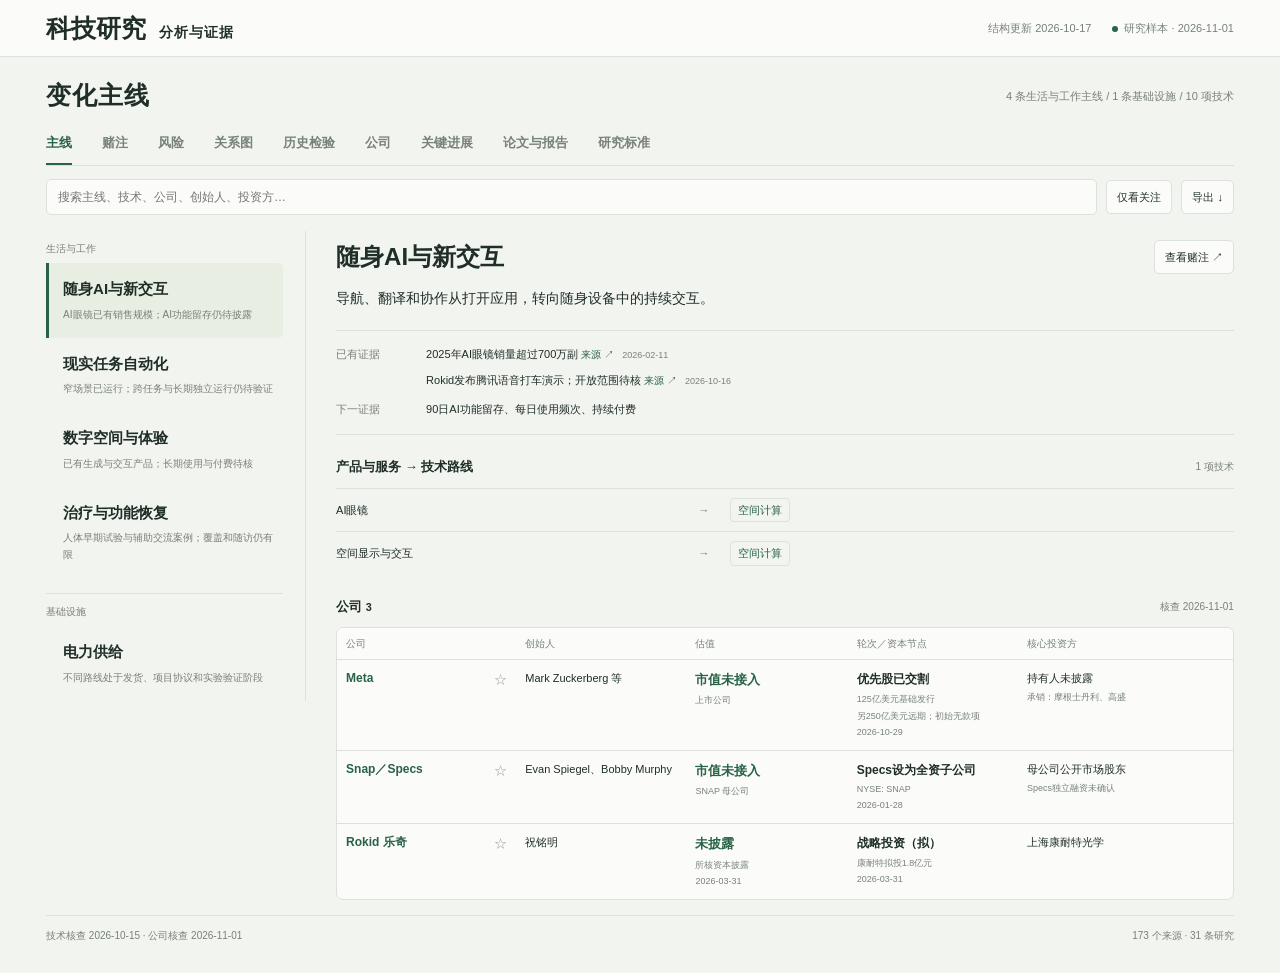
==== commit 0a4300c2: "Refresh public technology research through 2026-11-01" ====
--- a/docs/index.html
+++ b/docs/index.html
@@ -52,7 +52,7 @@
 <footer><span id="coverage"></span><span><span id="sources"></span> 个来源 · <span id="paper-count"></span> 条研究</span></footer>
 </main>
 <dialog id="dialog" aria-labelledby="dialog-title"><div class="dialog-head"><div><div class="eyebrow" id="dialog-meta"></div><h2 id="dialog-title"></h2></div><button class="close" aria-label="关闭">×</button></div><div class="dialog-body" id="dialog-body"></div></dialog><div id="toast" class="toast" role="status"></div>
-<script id="radar-data" type="application/json">{"schema":1,"asOf":"2026-10-21","checkedAt":"2026-10-15","directions":[{"id":"worlds","name":"生成世界","domain":"数字体验","stage":"早期产品","impact":"游戏、教学和设计中的场景，可能从预先制作变为按需生成、持续修改。","mechanism":"动作条件视频模型与显式三维表示结合，让生成结果具备空间结构、控制接口和状态一致性。","companies":[{"name":"World Labs","role":"Marble / Atlas，生成与重建三维空间","url":"https://www.worldlabs.ai/blog/atlas","companyId":"world_labs"},{"name":"Google DeepMind","role":"Genie，动作驱动的动态环境","url":"https://deepmind.google/blog/genie-3-a-new-frontier-for-world-models/"}],"proven":"已有可体验的短时动态世界和可导出的三维场景；两条路线的能力不同。","unproven":"长期状态、多玩家一致性、可靠物理交互，以及用户愿意持续付费的完整体验。","bottleneck":"从可观看、可走动，跨到可持续操作且规则稳定。","trigger":"独立团队用这些模型做出持续数小时、有重复用户的产品，并披露成本与留存。","counter":"新鲜感后使用流失，或一致性与计算成本始终限制核心玩法。","oldCategory":"视频生成 / 三维素材工具","newCategory":"可编程的体验与仿真环境","nextReview":"2026-10-22","signals":[{"date":"2026-09-01","title":"World Labs 发布 Atlas","kind":"企业技术发布","evidence":"企业宣称","summary":"将图像、视频、深度和相机姿态放进统一空间上下文；仍需申请早期访问。","why":"空间重建和动态生成开始合流，尚不能据此推断通用物理仿真已解决。","url":"https://www.worldlabs.ai/blog/atlas"},{"date":"2026-01-29","title":"Project Genie 向部分订阅用户开放","kind":"产品原型","evidence":"官方产品说明","summary":"用户能生成并探索动态环境；发布版单次体验限制60秒。","why":"消费者能接触原型，但与持久世界、完整游戏仍有明显距离。","url":"https://blog.google/innovation-and-ai/models-and-research/google-deepmind/project-genie/"},{"date":"2026-10-16","publishedAt":"2026-10-16T14:37:13Z","title":"MIST区分视频世界模型动作执行与状态记忆","kind":"评估方法与反证","evidence":"预印本·受控生成实验","summary":"43例三段5秒基线中41例未打开容器；隐藏状态未显露时，低分无法直接归因于遗忘。","why":"评估需拆分动作、状态可见和状态正确；提示含目标与评分器择优的增益不能当独立记忆能力验证。","url":"https://arxiv.org/abs/2610.23542","checkedAt":"2026-10-20","readScope":"摘要、方法/实验§3–5/7、讨论§8、表2/12/13及相关附录C/D定向核读；内部43例Wan TI2V-5B三段5秒，另WRBench40/MBench-T30。结果依赖目标提示与同评分器择优，盲选未显著胜基线；无43例人工标签或真实外部预测验证。未运行代码/观看原视频。10/16原始提交，10/20延迟发现。"},{"date":"2026-10-19","publishedAt":"2026-10-19T02:12:39Z","checkedAt":"2026-10-21","title":"Fréchet Forcing改善4001帧生成稳定性","kind":"长程生成研究","evidence":"预印本·长程生成","summary":"短片微调MiniWorld-1B后生成4001帧；Sekai第3581帧分叉97%转向正确，实际转角只达指令49%。","why":"支持长程画面稳定性进展；动作幅度、局部物体和重访一致性仍需分别验证，未证明真实闭环可用。","url":"https://arxiv.org/abs/2610.25666","readScope":"定向核读§4实验/基线、表2/3、96段DROID人工视频检查与§6局限；MiniWorld-1B、两域各32段评估。DROID参考为回放，评估片段曾参与预训练；无真实机器人闭环验证。未独立复现。10/19提交，10/21延迟发现。"}],"papers":[{"date":"2026-04-23","title":"WorldMark: A Unified Benchmark Suite for Interactive Video World Models","type":"预印本","contribution":"在统一场景和动作下比较交互视频模型，检验控制与世界一致性。","limit":"基准表现不能替代真实产品留存；本轮核读摘要与元数据。","url":"https://arxiv.org/abs/2604.21686"},{"date":"2026-10-15","publishedAt":"2026-10-15T17:50:20Z","title":"Velox: Spatial Memory Makes World Models Efficient","type":"预印本","contribution":"通过空间记忆路由降低特定导航世界模型推理耗时。","limit":"定向核读实验与局限；单一骨干/导航基准，视角一致性和深度漂移仍有限，未证明小时级持久世界或真实用户成本。 UTC10月15日提交，上海10月16日；未独立复现。","url":"https://arxiv.org/abs/2610.22311"},{"date":"2026-10-16","publishedAt":"2026-10-16T14:37:13Z","checkedAt":"2026-10-20","title":"Execution Before Memory: Diagnosing Memory Failures in Video World Models","type":"预印本·评估方法","contribution":"分开检查场景、动作执行、状态暴露和结果正确性。43例Wan三段5秒、WRBench40例及MBench-T30例定位评估瓶颈。","limit":"定向核读§3–5/7/8、表2/12/13及相关附录。43例无人工标签；改写可含目标答案，同评分器择优有收益、盲选未显著超过基线；无真实外部预测验证，MiniMax-H3不同协议分开。10/16提交，10/20延迟发现。","url":"https://arxiv.org/abs/2610.23542"},{"date":"2026-10-19","publishedAt":"2026-10-19T02:12:39Z","checkedAt":"2026-10-21","title":"Fréchet Forcing: Training Long-Horizon Streaming World Models from Short Clips","type":"预印本·长程生成","contribution":"DROID/Sekai各32段评估，对比原模型及相同数据FM-only；另人工检查96段DROID视频，减少长程画面漂移。","limit":"仅两个域、一个模型尺度。两个分叉时点转角达指令49%–60%；4000帧约20%DROID视频有局部伪影。参考为回放、评估片段曾参与预训练，重访不保证一致，无实机闭环验证。 本轮定向章节核读；原始日期与延迟发现日分开。","url":"https://arxiv.org/abs/2610.25666"}]},{"id":"spatial","name":"空间计算","domain":"人机交互","stage":"早期产品","impact":"导航、翻译、协作和操作提示，可能直接落在所见环境中。","mechanism":"透视显示、空间定位、低功耗视觉与腕部肌电输入结合，减少手持屏幕操作。","companies":[{"name":"Snap / Specs","role":"透视AR眼镜、Snap OS和开发工具","url":"https://newsroom.snap.com/introducing-specs-augmented-reality-glasses","companyId":"snap"},{"name":"Meta","role":"显示眼镜、腕部肌电交互与相关研究","url":"https://about.fb.com/news/2026/05/which-meta-ai-glasses-are-right-for-you/","companyId":"meta"},{"name":"Qualcomm","role":"为Specs等设备提供XR计算平台","url":"https://newsroom.snap.com/snap-qualcomm-strategic-collaboration-specs-2026"}],"proven":"显示眼镜已有具体产品；腕部肌电已有通用交互研究。","unproven":"全天佩戴的舒适与续航、跨场景稳定交互，以及超过手机的高频用途。","bottleneck":"显示、重量、功耗和可用交互必须同时过关。","trigger":"连续数月的独立佩戴数据和高频应用，而非仅发布会演示或出货目标。","counter":"多数人仍只用它拍摄、听音频，空间显示应用无法形成持续使用。","oldCategory":"穿戴设备 / 手机配件","newCategory":"随身空间界面","nextReview":"2026-10-22","signals":[{"date":"2026-06-16","title":"Snap 发布 SPECS AR 眼镜","kind":"产品发布","evidence":"官方产品说明","summary":"展示透视空间交互及开发工具；发布本身不等于广泛交付或形成日常习惯。","why":"基础平台逐步可用，接下来应看真实体验和开发者活动。","url":"https://newsroom.snap.com/introducing-specs-augmented-reality-glasses"},{"date":"2026-04-10","title":"Snap 与 Qualcomm 扩展 Specs 合作","kind":"工程合作","evidence":"企业宣称","summary":"双方公布多年XR平台合作。","why":"证明芯片与产品路线正在配套，不能替代功耗、良率和需求证据。","url":"https://newsroom.snap.com/snap-qualcomm-strategic-collaboration-specs-2026"},{"date":"2026-10-16","title":"Rokid发布与腾讯的语音打车演示","kind":"应用案例·演示发布","evidence":"企业认证投稿·元数据已核","summary":"Rokid企业认证账号发布42秒语音打车演示；覆盖机型、地域与全量开放范围待核。","why":"增加眼镜连接出行服务的应用线索；下一步核实际订单成功率、手机接管次数和重复使用。","url":"https://www.bilibili.com/video/BV1wwJ96gEy8","checkedAt":"2026-10-18","readScope":"公开API核到投稿标题、作者、UTC发布时间与42秒时长；另核企业认证为杭州灵伴科技有限公司。简介为空，视频正文未观看/逐帧核验，未实机测试。媒体转述仅作发现线索；覆盖机型、城市、固件、支付/异常处理、成功率与留存未确认。"}],"papers":[{"date":"2025-07-23","title":"A generic non-invasive neuromotor interface for human-computer interaction","type":"同行评审","contribution":"以腕部表面肌电研究通用人机输入；信号来自肌肉活动。","limit":"不是读取任意思想，也不能直接推断全天消费体验；本轮核读元数据与公开摘要。","url":"https://www.nature.com/articles/s41586-025-09255-w"}]},{"id":"labs","name":"自主实验","domain":"科学基础","stage":"技术验证","impact":"新材料、器件和药物的试验周期可能缩短，变化通过产品成本与性能进入日常生活。","mechanism":"模型提出候选，机器人实验和测量，再把真实结果反馈给下一轮设计。","companies":[{"name":"Periodic Labs","role":"AI模型与自主科学实验室","url":"https://periodic.com/","companyId":"periodic"}],"proven":"特定材料闭环优化已有研究；VERID验证染料液处理状态与故障恢复，适配体反馈由人执行湿实验。","unproven":"跨领域发现效率、独立复现、设备利用率与最终量产收益；不能把学术成果归给公司。","bottleneck":"高质量真实实验数据与可信测量，仍是模型之外的硬约束。","trigger":"多个独立实验室复现结果，材料进入外部客户的合格产品，并披露总实验成本。","counter":"测量伪信号会误导优化；缺匹配预算对照或独立复现，发现改善也可能无法转为量产收益。","oldCategory":"实验室自动化 / 科研软件","newCategory":"发现与制造相连的实验基础设施","nextReview":"2026-10-22","signals":[{"date":"2026-09-15","title":"Periodic 发布实验数据驱动的模型研究","kind":"企业技术发布","evidence":"企业宣称","summary":"研究将自主实验数据与X射线衍射分析模型结合。","why":"重点在新增真实测量是否提高发现能力，而非模型回答科研问题的流畅度。","url":"https://periodic.com/news/nature-is-our-learning-environment"},{"date":"2026-04-14","title":"闭环系统联合优化钙钛矿材料与制备","kind":"原始研究","evidence":"同行评审","summary":"论文报告小电池、微型组件及指定条件下的稳定性结果。","why":"显示发现与制造可以连成反馈回路；实验尺度距长期量产仍有距离。","url":"https://www.nature.com/articles/s41586-026-10482-y"},{"date":"2026-10-16","title":"Google披露湿实验闭环与机器人实验基础设施","kind":"原始研究与官方技术披露","evidence":"研究团队自报；原稿定向核读","summary":"VERID在染料任务验证机器人状态与故障处理；适配体三轮反馈的湿实验由人执行，蛋白设计采用人机协作。","why":"新增闭环可行性与测量伪信号反证；尚需独立复现、匹配预算对照和跨领域验证。","url":"https://research.google/blog/grounding-ai-agents-in-biological-reality-building-blocks-for-autonomous-wet-labs/"}],"papers":[{"date":"2026-04-14","title":"Autonomous closed-loop framework for reproducible perovskite solar cells","type":"同行评审","contribution":"把机器学习选材、自动制备和测量组成迭代闭环。","limit":"本轮核读公开摘要和数据说明；特定材料与小尺寸结果不等于通用AI科学家。","url":"https://www.nature.com/articles/s41586-026-10482-y"},{"date":"2026-10-16","title":"Semantic Representation for Agentic Self-Play in Automated Laboratories","type":"原始技术稿","contribution":"在水/染料液处理案例中验证语义实验状态、安全检查、故障恢复与迭代。","limit":"定向核读原稿p1-2、p4-10；未核全部附录或独立复现。不是蛋白发现的一体化无人平台。","url":"https://www.gstatic.com/science-ai/verid_semantic_lab.pdf"},{"date":"2026-10-12","title":"Aptamers as a sandbox for lab-in-the-loop agentic molecular discovery","type":"原始技术稿","contribution":"三轮实验反馈用于适配体设计，并暴露非特异黏附造成的错误优化。","limit":"定向核读摘要、p10-13限制/人工湿实验、p15/18/19方法与数据段；未核全部补充表，缺匹配预算无反馈对照。","url":"https://www.gstatic.com/science-ai/agentic_aptamer_sandbox.pdf"},{"date":"2026-10-14","title":"Agent-guided epitope excision enables economical de novo binder design","type":"原始技术稿","contribution":"人机协作通过表位裁剪降低结构预测计算量，并以FAP结合物进行湿实验验证。","limit":"定向核读p1-3及p10-12；计算命中与少量湿实验克隆不是同一指标，未独立复现。","url":"https://www.gstatic.com/science-ai/epitope_excision.pdf"}]},{"id":"bci","name":"脑机接口与交流辅助","domain":"人机交互","stage":"早期临床","impact":"失语或瘫痪者可能更独立地说话和操作设备；健康人增强须另行验证。","mechanism":"植入电极记录皮层活动，用解码模型将运动或发音意图转为文字、声音和控制。","companies":[{"name":"Neuralink","role":"植入式运动与语言接口研究","url":"https://neuralink.com/updates/","companyId":"neuralink"},{"name":"Paradromics","role":"Connexus，高带宽植入式语言接口","url":"https://paradromics.com/news/paradromics-achieves-real-time-speech-connexus-brain-computer-interface/","companyId":"paradromics"}],"proven":"少数研究参与者已实现神经信号驱动交流；学术团队展示实时语音及语调控制。","unproven":"跨患者多年稳定性、低维护家庭使用、医疗支付，以及健康消费者采用。","bottleneck":"长期信号稳定、手术与维护成本、日常独立使用。","trigger":"多患者长期家庭使用数据，包含校准频次、误触发、并发症和支持成本。","counter":"长期解码漂移、家庭支持负担或手术风险使可用人群持续受限。","oldCategory":"神经外科研究设备","newCategory":"恢复交流与控制能力的医疗平台","nextReview":"2026-10-22","signals":[{"date":"2026-10-08","title":"Paradromics 披露羊实验长期记录数据","kind":"临床前耐久性实验","evidence":"企业动物实验披露","summary":"公司称2只羊的皮层模块记录与解码稳定超过4年；另6只羊的完整系统信号近2年保持稳定。","why":"为电极耐久性提供线索；样本小、为企业自报，仍需独立复核和人体长期数据。","url":"https://paradromics.com/news/paradromics-demonstrates-four-years-of-stable-neural-recording-in-major-brain-computer-interface-durability-milestone/","checkedAt":"2026-10-16"},{"date":"2026-10-01","title":"Neuralink 公布脑数据预训练研究","kind":"企业技术发布","evidence":"企业宣称","summary":"官方更新讨论用50,000小时无标签脑数据做预训练。","why":"数据规模化出现新路径；不能直接当作临床效果或长期可靠性证明。","url":"https://neuralink.com/updates/pretraining-on-50000-hours/"},{"date":"2026-09-14","title":"Paradromics 披露首位参与者实时交流","kind":"首例临床披露","evidence":"企业宣称","summary":"公司称首位Connexus植入参与者可选择词语并交流。","why":"人体可用性的早期信号；需要跨患者、长期家庭数据。","url":"https://paradromics.com/news/paradromics-achieves-real-time-speech-connexus-brain-computer-interface/"},{"date":"2026-10-19","title":"Paradromics与Siemens Healthineers合作开发临床影像流程","kind":"临床集成合作","evidence":"企业公告·开发计划","summary":"拟整合结构/功能MRI、血管影像及CT，支持评估、定位、手术规划和植入后评估；初期聚焦言语运动功能。","why":"增加临床流程集成证据；完整方案仍待开发，未披露病例结果、比较效果或审批。","url":"https://paradromics.com/news/paradromics-siemens-healthineers-launch-strategic-initiative-build-advanced-imaging-foundation-for-the-future-of-brain-computer-interfaces/","checkedAt":"2026-10-20","readScope":"核读Paradromics公告正文和研究用途限制：现有标准扫描协议已用，拟开发完整多模态影像流程；未披露样本/比较结果、审批或资本金额。Siemens一方未找到同文；web正文可读，直接HTTP403保留。"}],"papers":[{"date":"2025-06-12","title":"An instantaneous voice-synthesis neuroprosthesis","type":"同行评审","contribution":"单位参与者研究展示实时合成语音与语调控制。","limit":"学术研究，不归属于上述公司；固定解码器表现随时间下降，跨人和长期效果待验证。","url":"https://www.nature.com/articles/s41586-025-09127-3"},{"date":"2026-10-15","title":"Connect-One 临床登记 NCT07357428","type":"临床登记","contribution":"跟踪参与者范围、主要终点与研究状态。","limit":"日期为本轮核查日；登记与公司首例披露均不等于设备上市批准。","url":"https://clinicaltrials.gov/study/NCT07357428"}]},{"id":"editing","name":"体内基因编辑","domain":"健康","stage":"早期临床","impact":"部分遗传病可能从长期控制转向直接处理病因，并逐步覆盖更多罕见变体。","mechanism":"用脂质纳米颗粒等递送编辑材料，在体内关闭目标基因或纠正特定突变。","companies":[{"name":"Beam Therapeutics","role":"碱基编辑；BEAM-301等肝脏项目","url":"https://investors.beamtx.com/news-releases/news-release-details/beam-therapeutics-present-initial-data-phase-12-trial-beam-301","companyId":"beam"},{"name":"Intellia Therapeutics","role":"体内CRISPR项目；nex-z等","url":"https://ir.intelliatx.com/node/12526/html"}],"proven":"已有小样本人体病因编辑结果；CHOP/Penn曾为单个婴儿开发定制治疗。","unproven":"跨组织递送、长期安全与疗效、跨变体复用流程，以及可负担的制造支付。","bottleneck":"递送与安全性，加上每个变体的验证成本。","trigger":"更多受试者和长期随访；同一平台处理多个变体时真实降低开发周期和成本。","counter":"严重不良事件抵消获益，或每次换靶点仍需近乎重新开发一款药物。","oldCategory":"按单个病种开发的药物","newCategory":"可复用的编辑与递送流程","nextReview":"2026-10-30","signals":[{"date":"2026-10-13","title":"BEAM-301 首批6人数据同时出现效果与风险","kind":"早期临床披露","evidence":"企业宣称","summary":"部分受试者空腹耐受改善；6人均有相关不良事件，报告5次严重不良事件并已缓解。","why":"不能只取效果指标；小样本、无对照和安全性共同决定下一步。","url":"https://investors.beamtx.com/news-releases/news-release-details/beam-therapeutics-present-initial-data-phase-12-trial-beam-301"},{"date":"2026-03-02","title":"nex-z 的 MAGNITUDE 临床暂停解除","kind":"监管状态披露","evidence":"公司监管文件","summary":"此前肝脏安全事件导致暂停；该研究在增加安全措施后获准恢复。","why":"历史安全反证保留；当前状态须更新为暂停已解除。","url":"https://ir.intelliatx.com/node/12526/html"}],"papers":[{"date":"2025-05-15","title":"Patient-Specific In Vivo Gene Editing to Treat a Rare Genetic Disease","type":"同行评审","contribution":"CHOP/Penn团队的单个CPS1缺陷婴儿定制肝脏编辑案例。","limit":"初始随访短，不能推断普遍治愈；该学术案例不归给Beam或Intellia。","url":"https://pmc.ncbi.nlm.nih.gov/articles/PMC12713542/"},{"date":"2026-10-15","title":"BEAM-301 临床登记 NCT06735755","type":"临床登记","contribution":"核对研究设计与主要安全终点。","limit":"日期为核查日，临床登记不等于结果已获独立验证。","url":"https://clinicaltrials.gov/study/NCT06735755"},{"date":"2026-10-16","title":"Translating base editors: a decade of progress from the bench to the clinic","type":"综述·摘要核读","contribution":"梳理碱基编辑从基础研究到临床转化的进展。","limit":"仅核标题、作者、发布日期及摘要；正文付费，未作为新增临床疗效或安全证据。","url":"https://www.nature.com/articles/s41573-026-01548-7"}]},{"id":"organs","name":"异种器官移植","domain":"健康","stage":"早期临床","impact":"肾衰患者可能减少透析与供肾等待；关键是能否提供多年稳定替代。","mechanism":"多重基因编辑猪器官，降低免疫不相容与感染风险，再配合移植及免疫管理。","companies":[{"name":"eGenesis","role":"EGEN-2784编辑猪肾与临床开发","url":"https://egenesisbio.com/news-media/press-releases/egenesis-announces-clinical-update-in-ongoing-expanded-access-study-of-egen-2784-in-patients-with-kidney-failure","companyId":"egenesis"},{"name":"United Therapeutics / Revivicor","role":"UKidney及EXPAND研究","url":"https://pipeline.unither.com/"}],"proven":"部分活体受者已获得数月免透析；也出现排斥、移植物取出和后续人肾移植。","unproven":"多年器官与受者存活、免疫抑制负担、感染监测和规模化供给。","bottleneck":"从数月桥接跨到多年安全、可负担的替代。","trigger":"多受者完整6—12个月结局，统一披露移植物取出、感染与免疫抑制负担。","counter":"多年仍只能短期桥接，或免疫与感染代价抵消免透析收益。","oldCategory":"特殊个案移植","newCategory":"可计划生产的器官供给","nextReview":"2026-11-15","signals":[{"date":"2026-09-03","title":"eGenesis 更新5名扩展使用受者","kind":"早期临床披露","evidence":"企业宣称","summary":"公司称3名受者免透析超过8个月，2名后来转入人肾移植；33人RESTORE试验预计2027年第一季度启动。","why":"区分桥接获益和永久替代；计划入组尚未发生。","url":"https://egenesisbio.com/news-media/press-releases/egenesis-announces-clinical-update-in-ongoing-expanded-access-study-of-egen-2784-in-patients-with-kidney-failure"},{"date":"2026-01-08","title":"猪肾受者免疫图谱揭示早期排斥","kind":"原始研究","evidence":"同行评审","summary":"单受者研究观察到早期T细胞排斥，经强化免疫抑制逆转。","why":"生理可行性与免疫负担必须一起记录。","url":"https://www.nature.com/articles/s41591-025-04053-3"}],"papers":[{"date":"2026-01-08","title":"猪肾活体受者的纵向免疫图谱研究","type":"同行评审","contribution":"核查排斥与免疫抑制在人体中的机制。","limit":"单受者数据，无法外推整体长期生存率；中文为主题译名。","url":"https://www.nature.com/articles/s41591-025-04053-3"},{"date":"2026-10-15","title":"EXPAND 临床登记 NCT06878560","type":"临床登记","contribution":"跟踪UKidney正式临床研究。","limit":"日期为核查日；试验许可不是上市批准。","url":"https://clinicaltrials.gov/study/NCT06878560"}]},{"id":"robots","name":"通用机器人","domain":"实体自动化","stage":"局部采用","impact":"实体服务与部分家务可能按需完成，不必为每项工作重新编程。","mechanism":"视觉—语言—动作模型配合跨场景数据，学习技能并迁移到新物体与环境。","companies":[{"name":"Figure","role":"Helix与人形机器人泛化研究","url":"https://www.figure.ai/news/helix-2-5-zero-shot-30-home-generalization","companyId":"figure"},{"name":"Physical Intelligence","role":"机器人基础模型与API","url":"https://www.pi.website/blog/api-beta","companyId":"pi"},{"name":"Agility Robotics","role":"Digit限定流程物流部署","url":"https://www.agilityrobotics.com/content/digit-moves-over-100k-totes"}],"proven":"物流窄场景已运行；公司研究显示部分陌生家庭任务能迁移。","unproven":"家庭长任务可靠性、低接管率，以及包含维修和后台人员的经济性。","bottleneck":"异常恢复、软物体操作和长任务的可靠性。","trigger":"独立客户披露人工接管次数、整班有效劳动与含维修总成本。","counter":"每扩场地仍大量调试；后台人工成为主要成本，专用设备长期更经济。","oldCategory":"专用自动化设备","newCategory":"可迁移的实体劳动能力","nextReview":"2026-10-22","signals":[{"date":"2026-10-13","title":"Google 发布 Argon 机器人开发案例","kind":"开发案例","evidence":"企业演示","summary":"案例包括机器人控制、场景到MuJoCo仿真、视频标注与仿真数据生成，使用预设动作接口和校准信息。","why":"提供数据、仿真与评测工具的使用线索；示例不能证明跨家庭长任务可靠性。","url":"https://developers.googleblog.com/gemini-4-argon-for-robotics/","checkedAt":"2026-10-16"},{"date":"2026-10-13","title":"Physical Intelligence 开放模型 API beta","kind":"产品测试","evidence":"企业宣称","summary":"提供机器人模型接口，应用部署仍需示范数据、微调与失败反馈。","why":"出现开发接口不等于通用机器人开箱即用。","url":"https://www.pi.website/blog/api-beta"},{"date":"2026-09-17","title":"Figure 报告30个陌生家庭任务测试","kind":"企业实验","evidence":"企业宣称","summary":"3类任务完整成功率56%，采用公司盲测口径。","why":"可量化的泛化苗头；失败比例也说明距离可靠家政仍有门槛。","url":"https://www.figure.ai/news/helix-2-5-zero-shot-30-home-generalization"},{"date":"2026-10-15","publishedAt":"2026-10-15T16:34:06Z","title":"REKI公开短时记忆机器人模型","kind":"机器人控制研究","evidence":"预印本·受控实机实验","summary":"公开数据训练的2.4B模型在单UR5、5项桌面任务验证；每任务10次测试，长序列任务相对无记忆版本计分提高12–17.5个百分点。","why":"提供可复核的记忆消融及开放训练路径；小样本任务计分含部分完成，权重非商业许可，长期自主运行仍待验证。","url":"https://arxiv.org/abs/2610.22178","checkedAt":"2026-10-19","readScope":"核读摘要、§7–8及附录E：单UR5平台、5任务、每任务50训练与10测试episode；结果包含部分子任务计分，非纯完整成功率。核官方仓库README许可，代码MIT、权重CC-BY-NC-SA 4.0；未运行代码/独立复现。UTC10/15提交，上海10/16。"},{"date":"2026-10-15","publishedAt":"2026-10-15T16:40:48Z","title":"G1全身接触控制实机实验","kind":"机器人控制研究","evidence":"预印本·受控实机实验","summary":"第三方G1实验合计45/50次完成，完整货架搬运为7/10；由1名熟练操作者持续给动作指引。","why":"支持多接触操作控制进展；90%合计数含身体往返任务，不能作为自主家务成功率或Unitree商业部署数据。","url":"https://arxiv.org/abs/2610.22184","checkedAt":"2026-10-19","readScope":"核读摘要、§IV-C、表I/II及结论；G1、篮球/15cm纸箱、1名训练8小时以上操作者。50次合计45成功含40次身体往返，完整货架搬运7/10；人工持续提供动作与切换权重。未全文复核全部仿真附录、观看完整视频或独立复现。UTC10/15提交，上海10/16。"},{"date":"2026-10-17","publishedAt":"2026-10-17T07:12:36Z","checkedAt":"2026-10-21","title":"ContactBench检验机器人接触操作与行为适应","kind":"基准与反证","evidence":"预印本·真实机器人基准","summary":"单臂6任务中，π0.5插充电器6/30、拧内六角17/30、开门30/30；开门转角要求60°增至80°时降为3/30。","why":"显示接触对齐、力控制与行为适应仍是门槛；触觉RDP在80°为16/30，反馈架构和传感覆盖影响收益。","url":"https://arxiv.org/abs/2610.24512","readScope":"定向核读任务、实验设置、表III–V、行为泛化与讨论；UR5e/WSG50，6任务各100示范，各被评策略每任务30次。单任务微调、物体固定；触觉仅4任务，另2任务未评触觉。未运行代码/观看视频。10/17提交，10/21延迟发现。"}],"papers":[{"date":"2025-04-22","title":"π0.5: A VLA with Open-World Generalization","type":"技术报告","contribution":"研究跨环境机器人技能泛化，官方页面提供原始报告入口。","limit":"研究任务分布与家庭全场景不同，尚需独立长期运行数据。","url":"https://www.pi.website/blog/pi05"},{"date":"2026-10-15","publishedAt":"2026-10-15T16:44:18Z","title":"MOSS: Mode-Oriented Source Shaping for Robot Flow Matching Policies","type":"预印本","contribution":"预定义离散模式下改善机器人策略的模式可控性，含6个仿真和3个真实短任务。","limit":"定向核读实验、局限与部分附录；模式在训练前固定，短任务结果未验证全班次或长期家庭可靠性。 UTC10月15日提交，上海10月16日；未独立复现。","url":"https://arxiv.org/abs/2610.22193"},{"date":"2026-10-15","publishedAt":"2026-10-15T16:34:06Z","title":"REKI: Registering Knowledge in VLAs","type":"预印本","contribution":"用动作专家寄存token保存短时上下文，开放数据整理、训练及评测管线；实机5任务，每任务50训练/10测试episode。","limit":"定向核读§7–8、附录E及仓库README。图8为完整成功加部分子任务计分，不能把百分点改善当纯任务成功率；单平台、小样本，长期记忆与跨场景独立复现待核。代码MIT，权重CC-BY-NC-SA 4.0。 UTC10/15提交，上海10/16。","url":"https://arxiv.org/abs/2610.22178","checkedAt":"2026-10-19"},{"date":"2026-10-15","publishedAt":"2026-10-15T16:40:48Z","title":"Whole-Body Dexterity","type":"预印本","contribution":"将手臂和躯干作为接触面；实机3类任务合计45/50，对照GMR 9/50、SONIC 2/50。","limit":"核读§IV-C、表I/II与结论。40次身体往返加10次货架搬运，后者完整7/10；1名训练8小时以上操作者、篮球及15cm纸箱，人工持续指引并切换权重。单平台，未独立复现。 UTC10/15提交，上海10/16。","url":"https://arxiv.org/abs/2610.22184","checkedAt":"2026-10-19"},{"date":"2026-10-17","publishedAt":"2026-10-17T07:12:36Z","checkedAt":"2026-10-21","title":"ContactBench 1.0: A Benchmark for Everyday Contact-Rich Robotic Manipulation","type":"预印本·真实机器人基准","contribution":"6项真实单臂接触任务，各100示范和每策略30次配对评估；对比DP、π0.5及RDP/FTP-1触觉策略。","limit":"UR5e/WSG50、单任务微调与固定物体。触觉只评4任务；另2任务不适合该传感器。门把直径60→55mm时各策略0/10。结果限所测装置与策略，未独立复现。 本轮定向章节核读；原始日期与延迟发现日分开。","url":"https://arxiv.org/abs/2610.24512"}]},{"id":"tandem","name":"叠层光伏","domain":"能源","stage":"早期产品","impact":"相同屋顶或土地可发出更多电；需与电网、储能共同改变用电成本。","mechanism":"钙钛矿与硅吸收不同能段的光，叠层提升转换效率。","companies":[{"name":"Oxford PV","role":"钙钛矿—硅叠层电池与早期交付","url":"https://www.oxfordpv.com/press-releases/oxford-pv-solar-technology-patent","companyId":"oxford_pv"},{"name":"LONGi 隆基","role":"晶硅—钙钛矿叠层研发","url":"https://www.longi.com/en/news/crystalline-silicon-perovskite-tandem-solar-cell-new-world-efficiency-2026/"}],"proven":"研发电池的效率优势和早期商业发货已存在。","unproven":"大面积组件多年户外寿命、量产良率与可兑现的成本优势。","bottleneck":"寿命、遮阴失效与量产成本，须同时过关。","trigger":"多年户外数据、批次良率与总成本；跟踪目录正式修订及生产技术出口登记实施。","counter":"效率收益被封装与衰减吞没，成熟硅技术降价持续压低竞争空间。","oldCategory":"高效率实验电池","newCategory":"规模化发电组件","nextReview":"2026-11-15","signals":[{"date":"2026-07-14","title":"LONGi 宣布叠层研发电池35.5%效率","kind":"认证研发结果","evidence":"企业披露认证","summary":"公司称经ESTI认证；官网公告发表于7月15日。","why":"研发效率与量产组件是两个尺度，不直接推出电价变化。","url":"https://www.longi.com/en/news/crystalline-silicon-perovskite-tandem-solar-cell-new-world-efficiency-2026/"},{"date":"2026-06-25","title":"叠层电池研究针对局部遮阴失效","kind":"原始研究","evidence":"同行评审","summary":"研究渐变介电层与反偏损伤，同时测试效率和稳定性。","why":"耐久性失效机制的解决比孤立效率纪录更接近工程门槛。","url":"https://www.nature.com/articles/s41560-026-02067-w"},{"date":"2026-10-16","title":"叠层电池生产技术出口启动临时登记，目录拟修订","kind":"政策与产业扩散","evidence":"官方公告与答问","summary":"目录征求意见至11月15日，拟纳入钙钛矿及叠层组件生产技术；现行措施是技术出口前临时登记。相关技术制成的产品不在此次管理范围。","why":"关注工艺授权、境外技术转移及列明核心设备；对全球组件采用净影响待核，维持技术阶段。","url":"https://www.mofcom.gov.cn/zwgk/zcfb/art/2026/art_0a31a3c9ac404f7a9b0e917ce3412997.html"}],"papers":[{"date":"2026-06-25","title":"叠层太阳能电池的反偏与遮阴稳定性研究","type":"同行评审","contribution":"研究工程使用中的局部遮阴与反偏损伤。","limit":"实验稳定性测试不替代多年户外寿命；中文为主题译名。","url":"https://www.nature.com/articles/s41560-026-02067-w"}]},{"id":"storage","name":"多日储能","domain":"能源","stage":"工程试点","impact":"无风少日照时也能稳定供电，让电气化更少受天气限制。","mechanism":"铁空气等长时技术以较低材料成本换取数十至上百小时储能。","companies":[{"name":"Form Energy","role":"100小时级铁空气储能系统","url":"https://formenergy.com/form-energy-and-futurenergy-ireland-announce-agreement-to-deploy-first-iron-air-battery-storage-project-in-ireland/","companyId":"form_energy"}],"proven":"外部报告验证过千瓦级原型；Form官网另自报170模块、10+并网pack测试及连续100小时，仍需独立商业运行验证。","unproven":"大型商业运行的可用率、循环损耗、实测成本与维护；GRE 2026 IRP仍预计年底COD，尚待剩余模块。","bottleneck":"从模块走到并网系统，并找到能补偿可靠性价值的市场。","trigger":"商业项目完成长时放电，并披露可用率、效率与全生命周期成本。","counter":"大型项目延期，或成熟电源与其他储能组合在系统层面更便宜。","oldCategory":"长时储能原型","newCategory":"跨天气周期的电力可靠性资源","nextReview":"2026-11-15","signals":[{"date":"2026-03-17","title":"Form Energy 签署爱尔兰1000MWh项目协议","kind":"项目合同","evidence":"企业宣称","summary":"10MW/1000MWh项目计划2029年上线。","why":"是客户与建设信号，尚非该项目已投运。","url":"https://formenergy.com/form-energy-and-futurenergy-ireland-announce-agreement-to-deploy-first-iron-air-battery-storage-project-in-ireland/"},{"date":"2025-11-19","title":"加州能源委员会披露空气储能验证报告","kind":"工程验证","evidence":"官方技术报告","summary":"报告涉及千瓦级原型模块的性能与功能测试。","why":"有外部验证，但规模边界必须保留。","url":"https://www.energy.ca.gov/publications/2025/demonstrating-aqueous-air-breathing-energy-storage-system-multi-day-resiliency"},{"date":"2026-04-24","title":"GRE规划仍待储能模块交付，预计2026年底商业运行","kind":"项目进度·历史补核","evidence":"客户IRP项目段","summary":"1.5MW、设计100小时试点尚待剩余模块，计划2026年底COD；较旧项目页的2025年底预期已推后。","why":"保留延期与投运前验证条件；交付、并网测试、商业运行和一年成本记录分别观察。","url":"https://greatriverenergy.com/wp-content/uploads/2026/05/2026-2040-GRE-IRP-FINAL-4-24-2026.pdf"}],"papers":[{"date":"2025-11-19","title":"Demonstrating an Aqueous Air-Breathing Energy Storage System for Multi-Day Resiliency","type":"工程报告","contribution":"记录原型模块验证与系统工程问题。","limit":"千瓦级模块不等于电网级系统经济性已证实。","url":"https://www.energy.ca.gov/publications/2025/demonstrating-aqueous-air-breathing-energy-storage-system-multi-day-resiliency"},{"date":"2026-04-24","title":"Great River Energy 2026—2040 IRP","type":"客户工程规划","contribution":"提供Cambridge 1.5MW/100小时试点的剩余模块与预计投运进度。","limit":"只核封函及PDF第16页项目段；这是历史规划中的预期，未据此确认当前已实现COD。","url":"https://greatriverenergy.com/wp-content/uploads/2026/05/2026-2040-GRE-IRP-FINAL-4-24-2026.pdf"}]},{"id":"fusion","name":"聚变发电","domain":"能源","stage":"远期观察","impact":"若全厂净电与经济性成立，可增加稳定低碳电源；2036也可能仍处示范阶段。","mechanism":"高温超导磁约束或脉冲场反位形等路线，尝试把聚变能量转成可用电力。","companies":[{"name":"Commonwealth Fusion Systems","role":"SPARC高磁场托卡马克及ARC电站设计","url":"https://www.cfs.energy/technology/sparc/","companyId":"cfs"},{"name":"Helion","role":"脉冲聚变与直接能量回收","url":"https://www.helionenergy.com/newsroom/helion-achieves-new-fusion-energy-milestones","companyId":"helion"}],"proven":"磁体、装置与等离子体实验持续推进；仍未在本轮来源中证明商业全厂净发电。","unproven":"燃料循环、材料寿命、整厂净电、维护周期与有竞争力电价。","bottleneck":"等离子体能量增益与全厂净电之间的工程距离。","trigger":"公开可复核全厂能量收支，再看重复运行、维护与并网数据。","counter":"实验指标提升而整机收支长期不过关，或维护与建设成本无法竞争。","oldCategory":"高能物理装置","newCategory":"可复制的稳定电源","nextReview":"2026-11-15","signals":[{"date":"2026-09-30","title":"CFS 签订大规模高温超导带材采购","kind":"供应链投入","evidence":"企业宣称","summary":"采购承诺说明制造链开始投入，SPARC的能量增益仍待实验。","why":"工程配套信号，不是净电已实现。","url":"https://www.cfs.energy/news-and-media/commonwealth-fusion-systems-places-largest-single-/"},{"date":"2026-02-13","title":"Helion 公布 Polaris 聚变实验节点","kind":"企业实验","evidence":"企业宣称","summary":"公布D-T聚变和温度结果，未在该公告中证明净发电。","why":"温度、产额、等离子体增益与电站净电需分别核对。","url":"https://www.helionenergy.com/newsroom/helion-achieves-new-fusion-energy-milestones"},{"date":"2026-10-16","title":"Helion披露Omega电容制造线配置","kind":"部件工程","evidence":"企业工程自报","summary":"新线正在上线配置，目标约每小时2个电容模块，为原速率4倍；属于脉冲供电部件制造。","why":"补充供应链与制造证据；不改变全厂净电、长期可靠性和电价仍待验证的判断。","url":"https://www.helionenergy.com/blog/inside-helions-capacitor-manufacturing-line"}],"papers":[{"date":"2026-06-04","title":"ARC Fusion Power Plant Physics Basis","type":"设计论文集","contribution":"跟踪电站物理预测与模型分歧，等待SPARC实验降低不确定性。","limit":"设计与模型预测不是电站运行结果。","url":"https://www.cambridge.org/core/journals/journal-of-plasma-physics/collections/arc-fusion-power-plant-physics-basis"}]}],"registryChecks":[{"nct":"NCT07357428","checkedAt":"2026-10-21","url":"https://clinicaltrials.gov/api/v2/studies/NCT07357428","status":"RECRUITING","lastUpdate":"2026-04-14","hasResults":false,"scope":"官方API识别、状态、研究设计与申办方；登记状态不替代结果或当前研究中心确认。"},{"nct":"NCT06735755","checkedAt":"2026-10-21","url":"https://clinicaltrials.gov/api/v2/studies/NCT06735755","status":"RECRUITING","lastUpdate":"2025-12-15","hasResults":false,"scope":"官方API识别、状态、研究设计与申办方；登记状态不替代结果或当前研究中心确认。"},{"nct":"NCT06878560","checkedAt":"2026-10-21","url":"https://clinicaltrials.gov/api/v2/studies/NCT06878560","status":"RECRUITING","lastUpdate":"2026-03-27","hasResults":false,"scope":"官方API识别、状态、研究设计与申办方；登记状态不替代结果或当前研究中心确认。"},{"nct":"NCT06128629","checkedAt":"2026-10-21","url":"https://clinicaltrials.gov/api/v2/studies/NCT06128629","status":"RECRUITING","lastUpdate":"2026-03-27","hasResults":false,"scope":"官方API识别、状态、研究设计与申办方；登记状态不替代结果或当前研究中心确认。"}],"title":"AI辅助科技研究与可视化分析","schedule":"研究样本 · 2026-10-21","hierarchy":{"schema":1,"reviewedAt":"2026-10-17","kind":"research_hypothesis","themes":[{"id":"daily-ai","name":"随身AI与新交互","kind":"生活与工作","change":"导航、翻译和协作从打开应用，转向随身设备中的持续交互。","question":"随身AI能否成为手机之外的日常入口？","adoption":"AI眼镜已有销售规模；AI功能留存仍待披露","next":"90日AI功能留存、每日使用频次、持续付费","primaryDirections":["spatial"],"directions":["spatial"],"evidence":[{"label":"2025年AI眼镜销量超过700万副","date":"2026-02-11","kind":"公司业绩披露","sourceId":"essilor_fy2025"},{"label":"Rokid发布腾讯语音打车演示；开放范围待核","date":"2026-10-16","kind":"企业演示发布","sourceId":"rokid_tencent_demo_1016"}],"products":["ai-glasses","spatial-interface"]},{"id":"physical-work","name":"现实任务自动化","kind":"生活与工作","change":"机器承担更多物流、生产、实验和日常服务任务，人的工作转向监督、维护与流程设计。","question":"机器能否持续完成真实任务，并降低全流程成本？","adoption":"窄场景已运行；跨任务与长期独立运行仍待验证","next":"客户付费、全年人工接管率、单位任务全成本","primaryDirections":["robots","labs"],"directions":["robots","labs"],"evidence":[{"label":"Figure公布30个陌生家庭的跨任务测试","date":"2026-09-17","kind":"公司测试披露","direction":"robots"},{"label":"闭环实验已在特定材料任务中验证","date":"2026-04-14","kind":"同行评审","direction":"labs"},{"label":"Google湿实验闭环研究：分任务验证，适配体实验由人执行","date":"2026-10-16","kind":"研究团队披露","sourceId":"google_wetlabs_blog"}],"products":["robot-services","autonomous-labs"]},{"id":"digital-spaces","name":"数字空间与体验","kind":"生活与工作","change":"游戏、教学和设计中的场景可以按需生成、修改，并与现实环境连接。","question":"可生成的空间能否形成持续活动与付费？","adoption":"已有生成与交互产品；长期使用与付费待核","next":"持续状态、创作复用、付费用户与留存","primaryDirections":["worlds"],"directions":["worlds","spatial"],"evidence":[{"label":"Atlas已提供三维生成与重建产品","date":"2026-09-01","kind":"官方产品说明","direction":"worlds"}],"products":["generated-worlds","spatial-interface"]},{"id":"health-restoration","name":"治疗与功能恢复","kind":"生活与工作","change":"部分患者获得病因治疗、替代器官，以及恢复交流和操作设备的能力。","question":"早期人体结果能否变成更多患者可获得的长期治疗？","adoption":"人体早期试验与辅助交流案例；覆盖和随访仍有限","next":"正式批准、实际治疗人数、长期安全、支付与家庭独立使用","primaryDirections":["editing","organs","bci"],"directions":["editing","organs","bci"],"evidence":[{"label":"体内编辑已有小样本人体结果","date":"2026-10-13","kind":"企业临床披露","direction":"editing"},{"label":"器官替代已有早期人体使用","date":"2026-09-03","kind":"既有临床与研究记录","direction":"organs"},{"label":"少数研究参与者已实现神经信号驱动交流","date":"2026-09-14","kind":"公司人体研究披露","direction":"bci"}],"products":["causal-treatments","organ-replacement","assistive-communication"]},{"id":"electricity","name":"电力供给","kind":"基础设施","change":"更多稳定、可负担的电力支撑计算、制造、交通与家庭用电。","question":"新供电技术能否改善实际电价、可靠性与建设规模？","adoption":"不同路线处于发货、项目协议和实验验证阶段","next":"实际发电与供电量、全成本、寿命和电网运行","primaryDirections":["tandem","storage","fusion"],"directions":["tandem","storage","fusion"],"evidence":[{"label":"叠层研发电池效率纪录已披露，商业寿命待验证","date":"2026-07-14","kind":"既有技术记录","direction":"tandem"},{"label":"Form Energy签署1000MWh项目协议","date":"2026-03-17","kind":"既有项目与实验记录","direction":"storage"},{"label":"叠层生产技术出口临时登记已实施，禁限目录仍征求意见","date":"2026-10-16","kind":"官方政策","sourceId":"mofcom_48"}],"products":["power-generation","firm-power"]}],"products":[{"id":"ai-glasses","name":"AI眼镜","directions":["spatial"]},{"id":"spatial-interface","name":"空间显示与交互","directions":["spatial"]},{"id":"robot-services","name":"机器人与实体服务","directions":["robots"]},{"id":"autonomous-labs","name":"自主实验平台","directions":["labs"]},{"id":"generated-worlds","name":"生成式游戏、教学与设计空间","directions":["worlds"]},{"id":"causal-treatments","name":"病因治疗","directions":["editing"]},{"id":"organ-replacement","name":"器官替代","directions":["organs"]},{"id":"assistive-communication","name":"交流与行动辅助","directions":["bci"]},{"id":"power-generation","name":"发电","directions":["tandem","fusion"]},{"id":"firm-power","name":"储能与稳定供电","directions":["storage"]}],"policy":{"themeProbability":"主题不汇总子技术概率；百分比对应具体应用事件。","membership":"主线和产品连接为研究归类；事实来源仍保留在技术、公司与岗位条目。","expansion":"新增主线需说明生活或工作变化、采用机制、公司生态和岗位任务；不以融资、名气或单项性能纪录升级。","evidenceAsOf":"2026-10-17增量复核；各事实保留原日期，完整技术核查与本轮目录/论文增量范围分开。"}},"system":{"schema":1,"createdAt":"2026-10-16","asOf":"2026-10-21","model":{"id":"odds-v1","prior":0.2,"priorRange":[0.1,0.35],"dependence":0.65,"dependenceRange":[0.4,0.8],"logLikelihoodPerPoint":0.6931471805599453,"scoreUncertainty":0.5,"groups":["技术可靠性","真实采用","单位经济性","生产与分发","制度与支付"],"status":"人工假设·未经校准","formula":"logit(p) = logit(prior) + 0.65 × ln(2) × Σ证据组分","rangeLabel":"假设敏感性范围","rubric":[[-2,"存在明确障碍"],[-1,"障碍占优"],[0,"未知或正反相抵"],[1,"有条件支持"],[2,"多项实际证据支持"]]},"bets":[{"id":"worlds","name":"生成世界","direction":"worlds","createdAt":"2026-10-16","deadline":"2036-12-31","reviewAt":"2027-01-31","status":"open","event":"全球付费月活用户达到100万，覆盖至少3个国家，连续保持12个月。","consumerEvent":"全球月活用户达到1亿，覆盖至少3个国家，连续保持12个月。","consumerScores":[1,0,-1,0,0],"prior":0.2,"evidence":[{"group":"技术可靠性","score":1,"date":"2026-10-21","kind":"人工证据判断","note":"已有可体验的短时动态世界和可导出的三维场景；两条路线的能力不同。 MIST提示需拆分动作/可见/正确性，并核目标盲选与人工标签；不据单一生成协议改分。 Fréchet Forcing改善长画面稳定，动作幅度与重访仍受限；无实机闭环，分数维持。","sources":[{"title":"World Labs 发布 Atlas","url":"https://www.worldlabs.ai/blog/atlas","date":"2026-09-01","scope":"企业宣称"},{"title":"Project Genie 向部分订阅用户开放","url":"https://blog.google/innovation-and-ai/models-and-research/google-deepmind/project-genie/","date":"2026-01-29","scope":"官方产品说明"},{"id":"mist_20261016","title":"Execution Before Memory: Diagnosing Memory Failures in Video World Models","url":"https://arxiv.org/abs/2610.23542","date":"2026-10-16","publishedAt":"2026-10-16T14:37:13Z","availableAt":"2026-10-16","checkedAt":"2026-10-20","type":"预印本·评估方法","scope":"摘要、方法/实验§3–5/7、讨论§8、表2/12/13及相关附录C/D定向核读；内部43例Wan TI2V-5B三段5秒，另WRBench40/MBench-T30。结果依赖目标提示与同评分器择优，盲选未显著胜基线；无43例人工标签或真实外部预测验证。未运行代码/观看原视频。10/16原始提交，10/20延迟发现。"},{"id":"frechet_forcing_20261019","title":"Fréchet Forcing: Training Long-Horizon Streaming World Models from Short Clips","url":"https://arxiv.org/abs/2610.25666","date":"2026-10-19","publishedAt":"2026-10-19T02:12:39Z","availableAt":"2026-10-19","checkedAt":"2026-10-21","type":"预印本·长程生成","scope":"定向核读§4实验/基线、表2/3、96段DROID人工视频检查与§6局限；MiniWorld-1B、两域各32段评估。DROID参考为回放，评估片段曾参与预训练；无真实机器人闭环验证。未独立复现。10/19提交，10/21延迟发现。"}]},{"group":"真实采用","score":0,"date":"2026-10-16","kind":"人工证据判断","note":"实际付费、独立运行与长期留存的公开程度。","sources":[{"title":"World Labs 发布 Atlas","url":"https://www.worldlabs.ai/blog/atlas","date":"2026-09-01","scope":"企业宣称"}]},{"group":"单位经济性","score":-1,"date":"2026-10-16","kind":"人工证据判断","note":"成本、支付与替代方案仍需实际数据。","sources":[{"title":"World Labs 发布 Atlas","url":"https://www.worldlabs.ai/blog/atlas","date":"2026-09-01","scope":"企业宣称"}]},{"group":"生产与分发","score":1,"date":"2026-10-16","kind":"人工证据判断","note":"规模制造、渠道与部署容量的已知限制。","sources":[{"title":"World Labs 发布 Atlas","url":"https://www.worldlabs.ai/blog/atlas","date":"2026-09-01","scope":"企业宣称"}]},{"group":"制度与支付","score":0,"date":"2026-10-16","kind":"人工证据判断","note":"监管、责任与支付条件；未披露不等于已经解决。","sources":[{"title":"World Labs 发布 Atlas","url":"https://www.worldlabs.ai/blog/atlas","date":"2026-09-01","scope":"企业宣称"}]}],"sources":[{"title":"World Labs 发布 Atlas","url":"https://www.worldlabs.ai/blog/atlas","date":"2026-09-01","scope":"企业宣称"},{"title":"Project Genie 向部分订阅用户开放","url":"https://blog.google/innovation-and-ai/models-and-research/google-deepmind/project-genie/","date":"2026-01-29","scope":"官方产品说明"},{"title":"WorldMark: A Unified Benchmark Suite for Interactive Video World Models","url":"https://arxiv.org/abs/2604.21686","date":"2026-04-23","scope":"预印本"},{"id":"mist_20261016","title":"Execution Before Memory: Diagnosing Memory Failures in Video World Models","url":"https://arxiv.org/abs/2610.23542","date":"2026-10-16","publishedAt":"2026-10-16T14:37:13Z","availableAt":"2026-10-16","checkedAt":"2026-10-20","type":"预印本·评估方法","scope":"摘要、方法/实验§3–5/7、讨论§8、表2/12/13及相关附录C/D定向核读；内部43例Wan TI2V-5B三段5秒，另WRBench40/MBench-T30。结果依赖目标提示与同评分器择优，盲选未显著胜基线；无43例人工标签或真实外部预测验证。未运行代码/观看原视频。10/16原始提交，10/20延迟发现。"},{"id":"frechet_forcing_20261019","title":"Fréchet Forcing: Training Long-Horizon Streaming World Models from Short Clips","url":"https://arxiv.org/abs/2610.25666","date":"2026-10-19","publishedAt":"2026-10-19T02:12:39Z","availableAt":"2026-10-19","checkedAt":"2026-10-21","type":"预印本·长程生成","scope":"定向核读§4实验/基线、表2/3、96段DROID人工视频检查与§6局限；MiniWorld-1B、两域各32段评估。DROID参考为回放，评估片段曾参与预训练；无真实机器人闭环验证。未独立复现。10/19提交，10/21延迟发现。"}],"counter":"新鲜感后使用流失，或一致性与计算成本始终限制核心玩法。","trigger":"长期状态一致性和付费留存得到连续12个月验证。","modelRisk":"产品类别可能变化；短时内容工具不一定形成持久可玩世界。","bubble":{"status":"缺数据，未估计泡沫概率","signal":"融资与收购对价已出现；经审计的收入和留存仍缺。","missing":["实时市值或最新成交估值","收入、毛利与自由现金流","融资后现金消耗与兑现期限"]},"jobNote":"技术采用不直接等于岗位数量；逐项核查具体JD和可迁移任务。","resolutionPolicy":"2036-12-31前达到完整条件；统计可在2037-06-30前发布。缺证据标未决，不自动算失败。","consumerEvidence":[{"group":"技术可靠性","score":1,"date":"2026-10-21","kind":"人工证据判断","note":"短时世界与三维生成可体验，长期稳定交互仍待验证。 MIST补充评估门槛，未改变消费者采用证据或分数。 Fréchet Forcing改善长画面稳定，动作幅度与重访仍受限；无实机闭环，分数维持。","sources":[{"title":"World Labs 发布 Atlas","url":"https://www.worldlabs.ai/blog/atlas","date":"2026-09-01","scope":"企业宣称"},{"title":"Project Genie 向部分订阅用户开放","url":"https://blog.google/innovation-and-ai/models-and-research/google-deepmind/project-genie/","date":"2026-01-29","scope":"官方产品说明"},{"id":"mist_20261016","title":"Execution Before Memory: Diagnosing Memory Failures in Video World Models","url":"https://arxiv.org/abs/2610.23542","date":"2026-10-16","publishedAt":"2026-10-16T14:37:13Z","availableAt":"2026-10-16","checkedAt":"2026-10-20","type":"预印本·评估方法","scope":"摘要、方法/实验§3–5/7、讨论§8、表2/12/13及相关附录C/D定向核读；内部43例Wan TI2V-5B三段5秒，另WRBench40/MBench-T30。结果依赖目标提示与同评分器择优，盲选未显著胜基线；无43例人工标签或真实外部预测验证。未运行代码/观看原视频。10/16原始提交，10/20延迟发现。"},{"id":"frechet_forcing_20261019","title":"Fréchet Forcing: Training Long-Horizon Streaming World Models from Short Clips","url":"https://arxiv.org/abs/2610.25666","date":"2026-10-19","publishedAt":"2026-10-19T02:12:39Z","availableAt":"2026-10-19","checkedAt":"2026-10-21","type":"预印本·长程生成","scope":"定向核读§4实验/基线、表2/3、96段DROID人工视频检查与§6局限；MiniWorld-1B、两域各32段评估。DROID参考为回放，评估片段曾参与预训练；无真实机器人闭环验证。未独立复现。10/19提交，10/21延迟发现。"}]},{"group":"真实采用","score":0,"date":"2026-10-16","kind":"人工证据判断","note":"尚未核得面向大众的一亿月活或长期留存；未披露记未知。","sources":[{"title":"World Labs 发布 Atlas","url":"https://www.worldlabs.ai/blog/atlas","date":"2026-09-01","scope":"企业宣称"}]},{"group":"单位经济性","score":-1,"date":"2026-10-16","kind":"人工证据判断","note":"实时推理与内容成本仍是已知障碍，缺大规模付费覆盖成本证据。","sources":[{"title":"World Labs 发布 Atlas","url":"https://www.worldlabs.ai/blog/atlas","date":"2026-09-01","scope":"企业宣称"}]},{"group":"生产与分发","score":0,"date":"2026-10-16","kind":"人工证据判断","note":"产品已开放，面向一亿月活的渠道与容量尚未核实，记未知。","sources":[{"title":"World Labs 发布 Atlas","url":"https://www.worldlabs.ai/blog/atlas","date":"2026-09-01","scope":"企业宣称"}]},{"group":"制度与支付","score":0,"date":"2026-10-16","kind":"人工证据判断","note":"消费者责任与内容规则尚未有可比规模证据，记未知。","sources":[{"title":"World Labs 发布 Atlas","url":"https://www.worldlabs.ai/blog/atlas","date":"2026-09-01","scope":"企业宣称"}]}]},{"id":"spatial","name":"AI可穿戴","direction":"spatial","createdAt":"2026-10-16","deadline":"2036-12-31","reviewAt":"2027-01-31","status":"open","event":"AI眼镜年出货量达到5000万台，至少3个国家有规模销售，并披露90日活跃留存。","consumerEvent":"AI眼镜全球月活使用人数达到1亿，至少3个国家；只计实际使用，不用累计销量替代。","consumerScores":[0,0,0,1,0],"prior":0.2,"evidence":[{"group":"技术可靠性","score":0,"date":"2026-10-18","kind":"人工证据判断","note":"已有在售产品；所核来源未提供独立的全天任务成功率、故障率及续航实测，可靠性暂记未知。销量只计入采用组。 新增Rokid语音打车演示发布记录；尚无独立任务成功率和手机接管数据，分数保持。","sources":[{"id":"essilor_fy2025","title":"Q4/FY 2025 Results","url":"https://www.essilorluxottica.com/api/getCapContent?download=false&id=283150","date":"2026-02-11","availableAt":"2026-02-11","checkedAt":"2026-10-16","scope":"40页PDF可读，核读新闻稿p1及p3-4的销量、产品范围、利润率影响；未核读后附全部管理报告。","type":"公司年度业绩披露PDF"},{"id":"rokid_tencent_demo_1016","title":"乐奇x腾讯打车，全程语音打车！","url":"https://www.bilibili.com/video/BV1wwJ96gEy8","date":"2026-10-16","availableAt":"2026-10-16","checkedAt":"2026-10-18","publishedAt":"2026-10-16T07:29:34Z","scope":"公开API核到投稿标题、作者、UTC发布时间与42秒时长；另核企业认证为杭州灵伴科技有限公司。简介为空，视频正文未观看/逐帧核验，未实机测试。媒体转述仅作发现线索；覆盖机型、城市、固件、支付/异常处理、成功率与留存未确认。","type":"企业演示发布·投稿元数据","metadataUrl":"https://api.bilibili.com/x/web-interface/view?bvid=BV1wwJ96gEy8","accountUrl":"https://api.bilibili.com/x/web-interface/card?mid=314358436"}]},{"group":"真实采用","score":1,"date":"2026-10-16","kind":"人工证据判断","note":"真实销量支持需求；缺90日AI功能活跃留存，故只记+1。","sources":[{"id":"essilor_fy2025","title":"Q4/FY 2025 Results","url":"https://www.essilorluxottica.com/api/getCapContent?download=false&id=283150","date":"2026-02-11","availableAt":"2026-02-11","checkedAt":"2026-10-16","scope":"40页PDF可读，核读新闻稿p1及p3-4的销量、产品范围、利润率影响；未核读后附全部管理报告。","type":"公司年度业绩披露PDF"}]},{"group":"单位经济性","score":0,"date":"2026-10-16","kind":"人工证据判断","note":"成本、支付与替代方案仍需实际数据。","sources":[{"title":"Snap 发布 SPECS AR 眼镜","url":"https://newsroom.snap.com/introducing-specs-augmented-reality-glasses","date":"2026-06-16","scope":"官方产品说明"}]},{"group":"生产与分发","score":1,"date":"2026-10-16","kind":"人工证据判断","note":"EssilorLuxottica披露既有眼镜品牌、光学渠道及AI眼镜业务扩张，提供分发基础；不把销量再计一次，跨国扩产能力仍待验证。","sources":[{"id":"essilor_fy2025","title":"Q4/FY 2025 Results","url":"https://www.essilorluxottica.com/api/getCapContent?download=false&id=283150","date":"2026-02-11","availableAt":"2026-02-11","checkedAt":"2026-10-16","scope":"40页PDF可读，核读新闻稿p1及p3-4的销量、产品范围、利润率影响；未核读后附全部管理报告。","type":"公司年度业绩披露PDF"}]},{"group":"制度与支付","score":0,"date":"2026-10-16","kind":"人工证据判断","note":"监管、责任与支付条件；未披露不等于已经解决。","sources":[{"title":"Snap 发布 SPECS AR 眼镜","url":"https://newsroom.snap.com/introducing-specs-augmented-reality-glasses","date":"2026-06-16","scope":"官方产品说明"}]}],"sources":[{"id":"essilor_fy2025","title":"Q4/FY 2025 Results","url":"https://www.essilorluxottica.com/api/getCapContent?download=false&id=283150","date":"2026-02-11","availableAt":"2026-02-11","checkedAt":"2026-10-16","scope":"40页PDF可读，核读新闻稿p1及p3-4的销量、产品范围、利润率影响；未核读后附全部管理报告。","type":"公司年度业绩披露PDF"},{"title":"Snap 发布 SPECS AR 眼镜","url":"https://newsroom.snap.com/introducing-specs-augmented-reality-glasses","date":"2026-06-16","scope":"官方产品说明"},{"title":"Snap 与 Qualcomm 扩展 Specs 合作","url":"https://newsroom.snap.com/snap-qualcomm-strategic-collaboration-specs-2026","date":"2026-04-10","scope":"企业宣称"},{"title":"A generic non-invasive neuromotor interface for human-computer interaction","url":"https://www.nature.com/articles/s41586-025-09255-w","date":"2025-07-23","scope":"同行评审"},{"id":"rokid_tencent_demo_1016","title":"乐奇x腾讯打车，全程语音打车！","url":"https://www.bilibili.com/video/BV1wwJ96gEy8","date":"2026-10-16","availableAt":"2026-10-16","checkedAt":"2026-10-18","publishedAt":"2026-10-16T07:29:34Z","scope":"公开API核到投稿标题、作者、UTC发布时间与42秒时长；另核企业认证为杭州灵伴科技有限公司。简介为空，视频正文未观看/逐帧核验，未实机测试。媒体转述仅作发现线索；覆盖机型、城市、固件、支付/异常处理、成功率与留存未确认。","type":"企业演示发布·投稿元数据","metadataUrl":"https://api.bilibili.com/x/web-interface/view?bvid=BV1wwJ96gEy8","accountUrl":"https://api.bilibili.com/x/web-interface/card?mid=314358436"}],"counter":"多数人仍只用它拍摄、听音频，空间显示应用无法形成持续使用。","trigger":"AI功能的90日留存、非拍摄用途和用户付费公开。","modelRisk":"音频AI眼镜与AR显示路线不同，销量增长不能证明空间计算普及。","bubble":{"status":"缺数据，未估计泡沫概率","signal":"已有产品销量；AI留存、退货和单机利润仍缺。","missing":["实时市值或最新成交估值","收入、毛利与自由现金流","融资后现金消耗与兑现期限"]},"jobNote":"技术采用不直接等于岗位数量；逐项核查具体JD和可迁移任务。","resolutionPolicy":"2036-12-31前达到完整条件；统计可在2037-06-30前发布。缺证据标未决，不自动算失败。","consumerEvidence":[{"group":"技术可靠性","score":0,"date":"2026-10-18","kind":"人工证据判断","note":"在售硬件不能替代可靠性实测；缺全天AI任务成功率、故障率与续航独立数据。 新增Rokid语音打车演示发布记录；尚无独立任务成功率和手机接管数据，分数保持。","sources":[{"id":"essilor_fy2025","title":"Q4/FY 2025 Results","url":"https://www.essilorluxottica.com/api/getCapContent?download=false&id=283150","date":"2026-02-11","availableAt":"2026-02-11","checkedAt":"2026-10-16","scope":"40页PDF可读，核读新闻稿p1及p3-4的销量、产品范围、利润率影响；未核读后附全部管理报告。","type":"公司年度业绩披露PDF"},{"id":"rokid_tencent_demo_1016","title":"乐奇x腾讯打车，全程语音打车！","url":"https://www.bilibili.com/video/BV1wwJ96gEy8","date":"2026-10-16","availableAt":"2026-10-16","checkedAt":"2026-10-18","publishedAt":"2026-10-16T07:29:34Z","scope":"公开API核到投稿标题、作者、UTC发布时间与42秒时长；另核企业认证为杭州灵伴科技有限公司。简介为空，视频正文未观看/逐帧核验，未实机测试。媒体转述仅作发现线索；覆盖机型、城市、固件、支付/异常处理、成功率与留存未确认。","type":"企业演示发布·投稿元数据","metadataUrl":"https://api.bilibili.com/x/web-interface/view?bvid=BV1wwJ96gEy8","accountUrl":"https://api.bilibili.com/x/web-interface/card?mid=314358436"}]},{"group":"真实采用","score":0,"date":"2026-10-16","kind":"人工证据判断","note":"七百万年销量不是月活或AI功能留存；一亿月活合同的采用分暂记未知。","sources":[{"id":"essilor_fy2025","title":"Q4/FY 2025 Results","url":"https://www.essilorluxottica.com/api/getCapContent?download=false&id=283150","date":"2026-02-11","availableAt":"2026-02-11","checkedAt":"2026-10-16","scope":"40页PDF可读，核读新闻稿p1及p3-4的销量、产品范围、利润率影响；未核读后附全部管理报告。","type":"公司年度业绩披露PDF"}]},{"group":"单位经济性","score":0,"date":"2026-10-16","kind":"人工证据判断","note":"消费者持续使用的成本收益缺可比数据，记未知。","sources":[{"title":"Snap 发布 SPECS AR 眼镜","url":"https://newsroom.snap.com/introducing-specs-augmented-reality-glasses","date":"2026-06-16","scope":"官方产品说明"}]},{"group":"生产与分发","score":1,"date":"2026-10-16","kind":"人工证据判断","note":"既有眼镜品牌与光学渠道提供分发基础，跨国扩产仍待验证。","sources":[{"id":"essilor_fy2025","title":"Q4/FY 2025 Results","url":"https://www.essilorluxottica.com/api/getCapContent?download=false&id=283150","date":"2026-02-11","availableAt":"2026-02-11","checkedAt":"2026-10-16","scope":"40页PDF可读，核读新闻稿p1及p3-4的销量、产品范围、利润率影响；未核读后附全部管理报告。","type":"公司年度业绩披露PDF"}]},{"group":"制度与支付","score":0,"date":"2026-10-16","kind":"人工证据判断","note":"隐私与摄录规则的长期影响尚不明确，记未知。","sources":[{"title":"Snap 发布 SPECS AR 眼镜","url":"https://newsroom.snap.com/introducing-specs-augmented-reality-glasses","date":"2026-06-16","scope":"官方产品说明"}]}]},{"id":"labs","name":"自主实验","direction":"labs","createdAt":"2026-10-16","deadline":"2036-12-31","reviewAt":"2027-01-31","status":"open","event":"100家机构连续付费使用闭环自主实验一年，并有10项独立复现成果进入量产。","consumerEvent":null,"consumerScores":null,"prior":0.2,"evidence":[{"group":"技术可靠性","score":1,"date":"2026-10-17","kind":"人工证据判断","note":"特定材料、染料实验和人工执行的分子设计闭环分别已有结果，仍缺跨域独立复现与完整无人链路。","sources":[{"title":"Periodic 发布实验数据驱动的模型研究","url":"https://periodic.com/news/nature-is-our-learning-environment","date":"2026-09-15","scope":"企业宣称"},{"title":"闭环系统联合优化钙钛矿材料与制备","url":"https://www.nature.com/articles/s41586-026-10482-y","date":"2026-04-14","scope":"同行评审"},{"id":"google_wetlabs_blog","title":"Google湿实验闭环与自动化研究","url":"https://research.google/blog/grounding-ai-agents-in-biological-reality-building-blocks-for-autonomous-wet-labs/","date":"2026-10-16","availableAt":"2026-10-16","checkedAt":"2026-10-17","scope":"官方博客全文及三篇原稿定向核读；VERID染料自动化、适配体人工执行和蛋白人机协作分别记录。","type":"官方研究披露"}]},{"group":"真实采用","score":0,"date":"2026-10-16","kind":"人工证据判断","note":"实际付费、独立运行与长期留存的公开程度。","sources":[{"title":"Periodic 发布实验数据驱动的模型研究","url":"https://periodic.com/news/nature-is-our-learning-environment","date":"2026-09-15","scope":"企业宣称"}]},{"group":"单位经济性","score":0,"date":"2026-10-16","kind":"人工证据判断","note":"成本、支付与替代方案仍需实际数据。","sources":[{"title":"Periodic 发布实验数据驱动的模型研究","url":"https://periodic.com/news/nature-is-our-learning-environment","date":"2026-09-15","scope":"企业宣称"}]},{"group":"生产与分发","score":1,"date":"2026-10-16","kind":"人工证据判断","note":"规模制造、渠道与部署容量的已知限制。","sources":[{"title":"Periodic 发布实验数据驱动的模型研究","url":"https://periodic.com/news/nature-is-our-learning-environment","date":"2026-09-15","scope":"企业宣称"}]},{"group":"制度与支付","score":0,"date":"2026-10-16","kind":"人工证据判断","note":"监管、责任与支付条件；未披露不等于已经解决。","sources":[{"title":"Periodic 发布实验数据驱动的模型研究","url":"https://periodic.com/news/nature-is-our-learning-environment","date":"2026-09-15","scope":"企业宣称"}]}],"sources":[{"title":"Periodic 发布实验数据驱动的模型研究","url":"https://periodic.com/news/nature-is-our-learning-environment","date":"2026-09-15","scope":"企业宣称"},{"title":"闭环系统联合优化钙钛矿材料与制备","url":"https://www.nature.com/articles/s41586-026-10482-y","date":"2026-04-14","scope":"同行评审"},{"title":"Autonomous closed-loop framework for reproducible perovskite solar cells","url":"https://www.nature.com/articles/s41586-026-10482-y","date":"2026-04-14","scope":"同行评审"},{"id":"verid_pdf","title":"Semantic Representation for Agentic Self-Play in Automated Laboratories","url":"https://www.gstatic.com/science-ai/verid_semantic_lab.pdf","date":"2026-10-16","availableAt":"2026-10-16","checkedAt":"2026-10-17","scope":"16页PDF中定向核读印刷p1-2引言/摘要，p4-10架构、染料实验和讨论；未声称全文逐页核验或复现","type":"原始技术稿·未核实同行评审"},{"id":"aptamer_pdf","title":"Aptamers as a sandbox for lab-in-the-loop agentic molecular discovery","url":"https://www.gstatic.com/science-ai/agentic_aptamer_sandbox.pdf","date":"2026-10-12","availableAt":"2026-10-12","checkedAt":"2026-10-17","scope":"27页PDF定向核读印刷p1摘要、p10-12讨论/限制、p13方法人工执行说明、p15方法、p18数据与代码、p19作者贡献；未核验全部补充表","type":"原始技术稿·未核实同行评审"},{"id":"epitope_pdf","title":"Agent-guided epitope excision enables economical de novo binder design","url":"https://www.gstatic.com/science-ai/epitope_excision.pdf","date":"2026-10-14","availableAt":"2026-10-14","checkedAt":"2026-10-17","scope":"17页PDF定向核读印刷p1-3摘要/设计/基线与p10-12湿实验结果/讨论；未逐项重算原始数据","type":"原始技术稿·未核实同行评审"}],"counter":"测量伪信号会误导优化；缺匹配预算对照或独立复现，发现改善也可能无法转为量产收益。","trigger":"独立复现、实验吞吐和量产成果的实际经济收益。","modelRisk":"能优化一个实验任务不等于通用科学家或持续制造优势。","bubble":{"status":"缺数据，未估计泡沫概率","signal":"大额创立融资已核；复现与商业收入未充分公开。","missing":["实时市值或最新成交估值","收入、毛利与自由现金流","融资后现金消耗与兑现期限"]},"jobNote":"技术采用不直接等于岗位数量；逐项核查具体JD和可迁移任务。","resolutionPolicy":"2036-12-31前达到完整条件；统计可在2037-06-30前发布。缺证据标未决，不自动算失败。","consumerEvidence":null},{"id":"bci","name":"神经交互","direction":"bci","createdAt":"2026-10-16","deadline":"2036-12-31","reviewAt":"2027-01-31","status":"open","event":"至少10万人使用获批神经接口沟通或控制产品，有一年独立家庭使用与维护数据。","consumerEvent":"非侵入或植入神经接口全球月活人数达到1亿，连续保持一年；不含普通蓝牙耳机。","consumerScores":[0,-2,-2,-2,-1],"prior":0.2,"evidence":[{"group":"技术可靠性","score":1,"date":"2026-10-20","kind":"人工证据判断","note":"少数研究参与者已实现神经信号驱动交流；学术团队展示实时语音及语调控制。 新影像合作是流程开发计划，尚无病例效果比较，分数维持。","sources":[{"title":"Paradromics 披露羊实验长期记录数据","url":"https://paradromics.com/news/paradromics-demonstrates-four-years-of-stable-neural-recording-in-major-brain-computer-interface-durability-milestone/","date":"2026-10-08","scope":"企业动物实验披露"},{"title":"Neuralink 公布脑数据预训练研究","url":"https://neuralink.com/updates/pretraining-on-50000-hours/","date":"2026-10-01","scope":"企业宣称"},{"id":"paradromics_siemens_20261019","title":"Paradromics and Siemens Healthineers影像流程合作","url":"https://paradromics.com/news/paradromics-siemens-healthineers-launch-strategic-initiative-build-advanced-imaging-foundation-for-the-future-of-brain-computer-interfaces/","date":"2026-10-19","availableAt":"2026-10-19","checkedAt":"2026-10-20","type":"公司合作公告","scope":"核读Paradromics公告正文和研究用途限制：现有标准扫描协议已用，拟开发完整多模态影像流程；未披露样本/比较结果、审批或资本金额。Siemens一方未找到同文；web正文可读，直接HTTP403保留。"}]},{"group":"真实采用","score":-1,"date":"2026-10-16","kind":"人工证据判断","note":"实际付费、独立运行与长期留存的公开程度。","sources":[{"title":"Paradromics 披露羊实验长期记录数据","url":"https://paradromics.com/news/paradromics-demonstrates-four-years-of-stable-neural-recording-in-major-brain-computer-interface-durability-milestone/","date":"2026-10-08","scope":"企业动物实验披露"}]},{"group":"单位经济性","score":-1,"date":"2026-10-16","kind":"人工证据判断","note":"成本、支付与替代方案仍需实际数据。","sources":[{"title":"Paradromics 披露羊实验长期记录数据","url":"https://paradromics.com/news/paradromics-demonstrates-four-years-of-stable-neural-recording-in-major-brain-computer-interface-durability-milestone/","date":"2026-10-08","scope":"企业动物实验披露"}]},{"group":"生产与分发","score":-1,"date":"2026-10-16","kind":"人工证据判断","note":"规模制造、渠道与部署容量的已知限制。","sources":[{"title":"Paradromics 披露羊实验长期记录数据","url":"https://paradromics.com/news/paradromics-demonstrates-four-years-of-stable-neural-recording-in-major-brain-computer-interface-durability-milestone/","date":"2026-10-08","scope":"企业动物实验披露"}]},{"group":"制度与支付","score":-1,"date":"2026-10-16","kind":"人工证据判断","note":"监管、责任与支付条件；未披露不等于已经解决。","sources":[{"title":"Paradromics 披露羊实验长期记录数据","url":"https://paradromics.com/news/paradromics-demonstrates-four-years-of-stable-neural-recording-in-major-brain-computer-interface-durability-milestone/","date":"2026-10-08","scope":"企业动物实验披露"}]}],"sources":[{"title":"Paradromics 披露羊实验长期记录数据","url":"https://paradromics.com/news/paradromics-demonstrates-four-years-of-stable-neural-recording-in-major-brain-computer-interface-durability-milestone/","date":"2026-10-08","scope":"企业动物实验披露"},{"title":"Neuralink 公布脑数据预训练研究","url":"https://neuralink.com/updates/pretraining-on-50000-hours/","date":"2026-10-01","scope":"企业宣称"},{"title":"Paradromics 披露首位参与者实时交流","url":"https://paradromics.com/news/paradromics-achieves-real-time-speech-connexus-brain-computer-interface/","date":"2026-09-14","scope":"企业宣称"},{"title":"An instantaneous voice-synthesis neuroprosthesis","url":"https://www.nature.com/articles/s41586-025-09127-3","date":"2025-06-12","scope":"同行评审"},{"title":"Connect-One 临床登记 NCT07357428","url":"https://clinicaltrials.gov/study/NCT07357428","date":"2026-10-15","scope":"临床登记"},{"id":"paradromics_siemens_20261019","title":"Paradromics and Siemens Healthineers影像流程合作","url":"https://paradromics.com/news/paradromics-siemens-healthineers-launch-strategic-initiative-build-advanced-imaging-foundation-for-the-future-of-brain-computer-interfaces/","date":"2026-10-19","availableAt":"2026-10-19","checkedAt":"2026-10-20","type":"公司合作公告","scope":"核读Paradromics公告正文和研究用途限制：现有标准扫描协议已用，拟开发完整多模态影像流程；未披露样本/比较结果、审批或资本金额。Siemens一方未找到同文；web正文可读，直接HTTP403保留。"}],"counter":"长期解码漂移、家庭支持负担或手术风险使可用人群持续受限。","trigger":"低维护独立使用、长期稳定性和医疗支付。","modelRisk":"EEG、肌电、植入式设备的能力不能互相证明。","bubble":{"status":"缺数据，未估计泡沫概率","signal":"未确认成交的媒体估值不能视作融资价格；长期人体效果仍待核。","missing":["实时市值或最新成交估值","收入、毛利与自由现金流","融资后现金消耗与兑现期限"]},"jobNote":"技术采用不直接等于岗位数量；逐项核查具体JD和可迁移任务。","resolutionPolicy":"2036-12-31前达到完整条件；统计可在2037-06-30前发布。缺证据标未决，不自动算失败。","consumerEvidence":[{"group":"技术可靠性","score":0,"date":"2026-10-16","kind":"人工证据判断","note":"医疗研究中的神经交流效果不能直接推出大众日常交互的可靠性，记未知。","sources":[{"title":"Paradromics 披露羊实验长期记录数据","url":"https://paradromics.com/news/paradromics-demonstrates-four-years-of-stable-neural-recording-in-major-brain-computer-interface-durability-milestone/","date":"2026-10-08","scope":"企业动物实验披露"},{"title":"Neuralink 公布脑数据预训练研究","url":"https://neuralink.com/updates/pretraining-on-50000-hours/","date":"2026-10-01","scope":"企业宣称"}]},{"group":"真实采用","score":-2,"date":"2026-10-16","kind":"人工证据判断","note":"现有研究和医疗参与者与一亿月活的合同距离很大，未出现可核大众采用。","sources":[{"title":"Paradromics 披露羊实验长期记录数据","url":"https://paradromics.com/news/paradromics-demonstrates-four-years-of-stable-neural-recording-in-major-brain-computer-interface-durability-milestone/","date":"2026-10-08","scope":"企业动物实验披露"}]},{"group":"单位经济性","score":-2,"date":"2026-10-16","kind":"人工证据判断","note":"植入、维护与信号获取成本构成障碍，非侵入产品的持续价值仍待验证。","sources":[{"title":"Paradromics 披露羊实验长期记录数据","url":"https://paradromics.com/news/paradromics-demonstrates-four-years-of-stable-neural-recording-in-major-brain-computer-interface-durability-milestone/","date":"2026-10-08","scope":"企业动物实验披露"}]},{"group":"生产与分发","score":-2,"date":"2026-10-16","kind":"人工证据判断","note":"临床植入与维护路径不适用于亿级消费者部署，非侵入路线也未验证该规模。","sources":[{"title":"Paradromics 披露羊实验长期记录数据","url":"https://paradromics.com/news/paradromics-demonstrates-four-years-of-stable-neural-recording-in-major-brain-computer-interface-durability-milestone/","date":"2026-10-08","scope":"企业动物实验披露"}]},{"group":"制度与支付","score":-1,"date":"2026-10-16","kind":"人工证据判断","note":"手术、隐私、责任及批准条件构成大众扩散障碍。","sources":[{"title":"Paradromics 披露羊实验长期记录数据","url":"https://paradromics.com/news/paradromics-demonstrates-four-years-of-stable-neural-recording-in-major-brain-computer-interface-durability-milestone/","date":"2026-10-08","scope":"企业动物实验披露"}]}]},{"id":"editing","name":"体内基因编辑","direction":"editing","createdAt":"2026-10-16","deadline":"2036-12-31","reviewAt":"2027-01-31","status":"open","event":"至少2种体内编辑疗法正式获批，累计治疗10万人，并披露不少于3年安全随访。","consumerEvent":null,"consumerScores":null,"prior":0.2,"evidence":[{"group":"技术可靠性","score":1,"date":"2026-10-16","kind":"人工证据判断","note":"已有小样本人体病因编辑结果；CHOP/Penn曾为单个婴儿开发定制治疗。","sources":[{"title":"BEAM-301 首批6人数据同时出现效果与风险","url":"https://investors.beamtx.com/news-releases/news-release-details/beam-therapeutics-present-initial-data-phase-12-trial-beam-301","date":"2026-10-13","scope":"企业宣称"},{"title":"nex-z 的 MAGNITUDE 临床暂停解除","url":"https://ir.intelliatx.com/node/12526/html","date":"2026-03-02","scope":"公司监管文件"}]},{"group":"真实采用","score":0,"date":"2026-10-16","kind":"人工证据判断","note":"实际付费、独立运行与长期留存的公开程度。","sources":[{"title":"BEAM-301 首批6人数据同时出现效果与风险","url":"https://investors.beamtx.com/news-releases/news-release-details/beam-therapeutics-present-initial-data-phase-12-trial-beam-301","date":"2026-10-13","scope":"企业宣称"}]},{"group":"单位经济性","score":-1,"date":"2026-10-16","kind":"人工证据判断","note":"成本、支付与替代方案仍需实际数据。","sources":[{"title":"BEAM-301 首批6人数据同时出现效果与风险","url":"https://investors.beamtx.com/news-releases/news-release-details/beam-therapeutics-present-initial-data-phase-12-trial-beam-301","date":"2026-10-13","scope":"企业宣称"}]},{"group":"生产与分发","score":-1,"date":"2026-10-16","kind":"人工证据判断","note":"规模制造、渠道与部署容量的已知限制。","sources":[{"title":"BEAM-301 首批6人数据同时出现效果与风险","url":"https://investors.beamtx.com/news-releases/news-release-details/beam-therapeutics-present-initial-data-phase-12-trial-beam-301","date":"2026-10-13","scope":"企业宣称"}]},{"group":"制度与支付","score":0,"date":"2026-10-16","kind":"人工证据判断","note":"监管、责任与支付条件；未披露不等于已经解决。","sources":[{"title":"BEAM-301 首批6人数据同时出现效果与风险","url":"https://investors.beamtx.com/news-releases/news-release-details/beam-therapeutics-present-initial-data-phase-12-trial-beam-301","date":"2026-10-13","scope":"企业宣称"}]}],"sources":[{"title":"BEAM-301 首批6人数据同时出现效果与风险","url":"https://investors.beamtx.com/news-releases/news-release-details/beam-therapeutics-present-initial-data-phase-12-trial-beam-301","date":"2026-10-13","scope":"企业宣称"},{"title":"nex-z 的 MAGNITUDE 临床暂停解除","url":"https://ir.intelliatx.com/node/12526/html","date":"2026-03-02","scope":"公司监管文件"},{"title":"Patient-Specific In Vivo Gene Editing to Treat a Rare Genetic Disease","url":"https://pmc.ncbi.nlm.nih.gov/articles/PMC12713542/","date":"2025-05-15","scope":"同行评审"},{"title":"BEAM-301 临床登记 NCT06735755","url":"https://clinicaltrials.gov/study/NCT06735755","date":"2026-10-15","scope":"临床登记"}],"counter":"严重不良事件抵消获益，或每次换靶点仍需近乎重新开发一款药物。","trigger":"获批、支付覆盖、治疗中心吞吐和长期随访。","modelRisk":"适应症可能扩展，也可能因长期安全、成本或递送受限。","bubble":{"status":"缺数据，未估计泡沫概率","signal":"资本价格与临床事件会脱节；本轮未接入实时市值。","missing":["实时市值或最新成交估值","收入、毛利与自由现金流","融资后现金消耗与兑现期限"]},"jobNote":"技术采用不直接等于岗位数量；逐项核查具体JD和可迁移任务。","resolutionPolicy":"2036-12-31前达到完整条件；统计可在2037-06-30前发布。缺证据标未决，不自动算失败。","consumerEvidence":null},{"id":"organs","name":"异种器官","direction":"organs","createdAt":"2026-10-16","deadline":"2036-12-31","reviewAt":"2027-01-31","status":"open","event":"至少3国正式批准，累计移植1万例，并有多中心2年移植物存活数据。","consumerEvent":null,"consumerScores":null,"prior":0.2,"evidence":[{"group":"技术可靠性","score":1,"date":"2026-10-16","kind":"人工证据判断","note":"部分活体受者已获得数月免透析；也出现排斥、移植物取出和后续人肾移植。","sources":[{"title":"eGenesis 更新5名扩展使用受者","url":"https://egenesisbio.com/news-media/press-releases/egenesis-announces-clinical-update-in-ongoing-expanded-access-study-of-egen-2784-in-patients-with-kidney-failure","date":"2026-09-03","scope":"企业宣称"},{"title":"猪肾受者免疫图谱揭示早期排斥","url":"https://www.nature.com/articles/s41591-025-04053-3","date":"2026-01-08","scope":"同行评审"}]},{"group":"真实采用","score":-1,"date":"2026-10-16","kind":"人工证据判断","note":"实际付费、独立运行与长期留存的公开程度。","sources":[{"title":"eGenesis 更新5名扩展使用受者","url":"https://egenesisbio.com/news-media/press-releases/egenesis-announces-clinical-update-in-ongoing-expanded-access-study-of-egen-2784-in-patients-with-kidney-failure","date":"2026-09-03","scope":"企业宣称"}]},{"group":"单位经济性","score":-1,"date":"2026-10-16","kind":"人工证据判断","note":"成本、支付与替代方案仍需实际数据。","sources":[{"title":"eGenesis 更新5名扩展使用受者","url":"https://egenesisbio.com/news-media/press-releases/egenesis-announces-clinical-update-in-ongoing-expanded-access-study-of-egen-2784-in-patients-with-kidney-failure","date":"2026-09-03","scope":"企业宣称"}]},{"group":"生产与分发","score":-1,"date":"2026-10-16","kind":"人工证据判断","note":"规模制造、渠道与部署容量的已知限制。","sources":[{"title":"eGenesis 更新5名扩展使用受者","url":"https://egenesisbio.com/news-media/press-releases/egenesis-announces-clinical-update-in-ongoing-expanded-access-study-of-egen-2784-in-patients-with-kidney-failure","date":"2026-09-03","scope":"企业宣称"}]},{"group":"制度与支付","score":-1,"date":"2026-10-16","kind":"人工证据判断","note":"监管、责任与支付条件；未披露不等于已经解决。","sources":[{"title":"eGenesis 更新5名扩展使用受者","url":"https://egenesisbio.com/news-media/press-releases/egenesis-announces-clinical-update-in-ongoing-expanded-access-study-of-egen-2784-in-patients-with-kidney-failure","date":"2026-09-03","scope":"企业宣称"}]}],"sources":[{"title":"eGenesis 更新5名扩展使用受者","url":"https://egenesisbio.com/news-media/press-releases/egenesis-announces-clinical-update-in-ongoing-expanded-access-study-of-egen-2784-in-patients-with-kidney-failure","date":"2026-09-03","scope":"企业宣称"},{"title":"猪肾受者免疫图谱揭示早期排斥","url":"https://www.nature.com/articles/s41591-025-04053-3","date":"2026-01-08","scope":"同行评审"},{"title":"猪肾活体受者的纵向免疫图谱研究","url":"https://www.nature.com/articles/s41591-025-04053-3","date":"2026-01-08","scope":"同行评审"},{"title":"EXPAND 临床登记 NCT06878560","url":"https://clinicaltrials.gov/study/NCT06878560","date":"2026-10-15","scope":"临床登记"}],"counter":"多年仍只能短期桥接，或免疫与感染代价抵消免透析收益。","trigger":"正式批准、感染监测和多中心长期存活。","modelRisk":"患者受益可以很大，直接用户规模受适应症与医疗容量约束。","bubble":{"status":"缺数据，未估计泡沫概率","signal":"融资不能替代临床存活证据；估值及现金流未知。","missing":["实时市值或最新成交估值","收入、毛利与自由现金流","融资后现金消耗与兑现期限"]},"jobNote":"技术采用不直接等于岗位数量；逐项核查具体JD和可迁移任务。","resolutionPolicy":"2036-12-31前达到完整条件；统计可在2037-06-30前发布。缺证据标未决，不自动算失败。","consumerEvidence":null},{"id":"robots","name":"通用机器人","direction":"robots","createdAt":"2026-10-16","deadline":"2036-12-31","reviewAt":"2027-01-31","status":"open","event":"至少10万台可跨任务机器人付费部署，覆盖3个国家，并披露全年接管率和单位任务成本。","consumerEvent":"至少1亿人每月直接使用通用机器人服务；只计算付费日常服务，不计算观看演示。","consumerScores":[1,0,-1,-1,0],"prior":0.2,"evidence":[{"group":"技术可靠性","score":1,"date":"2026-10-21","kind":"人工证据判断","note":"物流窄场景已运行；公司研究显示部分陌生家庭任务能迁移。 REKI短任务计分改善与WBD人工指引实验新增控制证据；尚未跨过家庭长期自主可靠性门槛，分数维持。 ContactBench补接触任务与行为变化失败证据，传感覆盖/反馈架构影响触觉收益；未跨过长期家庭可靠性门槛，分数维持。","sources":[{"title":"Google 发布 Argon 机器人开发案例","url":"https://developers.googleblog.com/gemini-4-argon-for-robotics/","date":"2026-10-13","scope":"企业演示"},{"title":"Physical Intelligence 开放模型 API beta","url":"https://www.pi.website/blog/api-beta","date":"2026-10-13","scope":"企业宣称"},{"id":"reki_20261015","title":"REKI: Registering Knowledge in VLAs","url":"https://arxiv.org/abs/2610.22178","date":"2026-10-15","publishedAt":"2026-10-15T16:34:06Z","availableAt":"2026-10-15","checkedAt":"2026-10-19","type":"预印本·定向核读","scope":"核读摘要、§7–8及附录E：单UR5平台、5任务、每任务50训练与10测试episode；结果包含部分子任务计分，非纯完整成功率。核官方仓库README许可，代码MIT、权重CC-BY-NC-SA 4.0；未运行代码/独立复现。UTC10/15提交，上海10/16。"},{"id":"wbd_20261015","title":"Whole-Body Dexterity","url":"https://arxiv.org/abs/2610.22184","date":"2026-10-15","publishedAt":"2026-10-15T16:40:48Z","availableAt":"2026-10-15","checkedAt":"2026-10-19","type":"预印本·定向核读","scope":"核读摘要、§IV-C、表I/II及结论；G1、篮球/15cm纸箱、1名训练8小时以上操作者。50次合计45成功含40次身体往返，完整货架搬运7/10；人工持续提供动作与切换权重。未全文复核全部仿真附录、观看完整视频或独立复现。UTC10/15提交，上海10/16。"},{"id":"contactbench_20261017","title":"ContactBench 1.0: A Benchmark for Everyday Contact-Rich Robotic Manipulation","url":"https://arxiv.org/abs/2610.24512","date":"2026-10-17","publishedAt":"2026-10-17T07:12:36Z","availableAt":"2026-10-17","checkedAt":"2026-10-21","type":"预印本·真实机器人基准","scope":"定向核读任务、实验设置、表III–V、行为泛化与讨论；UR5e/WSG50，6任务各100示范，各被评策略每任务30次。单任务微调、物体固定；触觉仅4任务，另2任务未评触觉。未运行代码/观看视频。10/17提交，10/21延迟发现。"}]},{"group":"真实采用","score":1,"date":"2026-10-16","kind":"人工证据判断","note":"实际付费、独立运行与长期留存的公开程度。","sources":[{"title":"Google 发布 Argon 机器人开发案例","url":"https://developers.googleblog.com/gemini-4-argon-for-robotics/","date":"2026-10-13","scope":"企业演示"}]},{"group":"单位经济性","score":-1,"date":"2026-10-16","kind":"人工证据判断","note":"成本、支付与替代方案仍需实际数据。","sources":[{"title":"Google 发布 Argon 机器人开发案例","url":"https://developers.googleblog.com/gemini-4-argon-for-robotics/","date":"2026-10-13","scope":"企业演示"}]},{"group":"生产与分发","score":0,"date":"2026-10-16","kind":"人工证据判断","note":"规模制造、渠道与部署容量的已知限制。","sources":[{"title":"Google 发布 Argon 机器人开发案例","url":"https://developers.googleblog.com/gemini-4-argon-for-robotics/","date":"2026-10-13","scope":"企业演示"}]},{"group":"制度与支付","score":0,"date":"2026-10-16","kind":"人工证据判断","note":"监管、责任与支付条件；未披露不等于已经解决。","sources":[{"title":"Google 发布 Argon 机器人开发案例","url":"https://developers.googleblog.com/gemini-4-argon-for-robotics/","date":"2026-10-13","scope":"企业演示"}]}],"sources":[{"title":"Google 发布 Argon 机器人开发案例","url":"https://developers.googleblog.com/gemini-4-argon-for-robotics/","date":"2026-10-13","scope":"企业演示"},{"title":"Physical Intelligence 开放模型 API beta","url":"https://www.pi.website/blog/api-beta","date":"2026-10-13","scope":"企业宣称"},{"title":"Figure 报告30个陌生家庭任务测试","url":"https://www.figure.ai/news/helix-2-5-zero-shot-30-home-generalization","date":"2026-09-17","scope":"企业宣称"},{"title":"π0.5: A VLA with Open-World Generalization","url":"https://www.pi.website/blog/pi05","date":"2025-04-22","scope":"技术报告"},{"id":"figure_nscale_20260903","title":"Figure与Nscale战略合作及投资","url":"https://www.figure.ai/news/figure-and-nscale-sign-strategic-partnership","date":"2026-09-03","availableAt":"2026-09-03","checkedAt":"2026-10-17","scope":"完整公告日期及投资/算力条款核读；投资额未披露，35亿美元为算力承诺，初始部署目标2027H2。","type":"公司资本公告"},{"id":"reki_20261015","title":"REKI: Registering Knowledge in VLAs","url":"https://arxiv.org/abs/2610.22178","date":"2026-10-15","publishedAt":"2026-10-15T16:34:06Z","availableAt":"2026-10-15","checkedAt":"2026-10-19","type":"预印本·定向核读","scope":"核读摘要、§7–8及附录E：单UR5平台、5任务、每任务50训练与10测试episode；结果包含部分子任务计分，非纯完整成功率。核官方仓库README许可，代码MIT、权重CC-BY-NC-SA 4.0；未运行代码/独立复现。UTC10/15提交，上海10/16。"},{"id":"wbd_20261015","title":"Whole-Body Dexterity","url":"https://arxiv.org/abs/2610.22184","date":"2026-10-15","publishedAt":"2026-10-15T16:40:48Z","availableAt":"2026-10-15","checkedAt":"2026-10-19","type":"预印本·定向核读","scope":"核读摘要、§IV-C、表I/II及结论；G1、篮球/15cm纸箱、1名训练8小时以上操作者。50次合计45成功含40次身体往返，完整货架搬运7/10；人工持续提供动作与切换权重。未全文复核全部仿真附录、观看完整视频或独立复现。UTC10/15提交，上海10/16。"},{"id":"contactbench_20261017","title":"ContactBench 1.0: A Benchmark for Everyday Contact-Rich Robotic Manipulation","url":"https://arxiv.org/abs/2610.24512","date":"2026-10-17","publishedAt":"2026-10-17T07:12:36Z","availableAt":"2026-10-17","checkedAt":"2026-10-21","type":"预印本·真实机器人基准","scope":"定向核读任务、实验设置、表III–V、行为泛化与讨论；UR5e/WSG50，6任务各100示范，各被评策略每任务30次。单任务微调、物体固定；触觉仅4任务，另2任务未评触觉。未运行代码/观看视频。10/17提交，10/21延迟发现。"}],"counter":"每扩场地仍大量调试；后台人工成为主要成本，专用设备长期更经济。","trigger":"跨场地连续运行、人工接管和全成本数据。","modelRisk":"专用自动化可能吸收收益；后台人工可能遮盖泛化能力。","bubble":{"status":"缺数据，未估计泡沫概率","signal":"高估值与资本开支承诺需客户收入兑现；Figure的35亿美元为算力承诺，战略投资金额另未披露。","missing":["实时市值或最新成交估值","收入、毛利与自由现金流","融资后现金消耗与兑现期限"]},"jobNote":"技术采用不直接等于岗位数量；逐项核查具体JD和可迁移任务。","resolutionPolicy":"2036-12-31前达到完整条件；统计可在2037-06-30前发布。缺证据标未决，不自动算失败。","consumerEvidence":[{"group":"技术可靠性","score":1,"date":"2026-10-21","kind":"人工证据判断","note":"窄场景运行及跨任务研究支持可行性，未证明家庭全年可靠性。 REKI短任务计分改善与WBD人工指引实验新增控制证据；尚未跨过家庭长期自主可靠性门槛，分数维持。 ContactBench补接触任务与行为变化失败证据，传感覆盖/反馈架构影响触觉收益；未跨过长期家庭可靠性门槛，分数维持。","sources":[{"title":"Google 发布 Argon 机器人开发案例","url":"https://developers.googleblog.com/gemini-4-argon-for-robotics/","date":"2026-10-13","scope":"企业演示"},{"title":"Physical Intelligence 开放模型 API beta","url":"https://www.pi.website/blog/api-beta","date":"2026-10-13","scope":"企业宣称"},{"id":"reki_20261015","title":"REKI: Registering Knowledge in VLAs","url":"https://arxiv.org/abs/2610.22178","date":"2026-10-15","publishedAt":"2026-10-15T16:34:06Z","availableAt":"2026-10-15","checkedAt":"2026-10-19","type":"预印本·定向核读","scope":"核读摘要、§7–8及附录E：单UR5平台、5任务、每任务50训练与10测试episode；结果包含部分子任务计分，非纯完整成功率。核官方仓库README许可，代码MIT、权重CC-BY-NC-SA 4.0；未运行代码/独立复现。UTC10/15提交，上海10/16。"},{"id":"wbd_20261015","title":"Whole-Body Dexterity","url":"https://arxiv.org/abs/2610.22184","date":"2026-10-15","publishedAt":"2026-10-15T16:40:48Z","availableAt":"2026-10-15","checkedAt":"2026-10-19","type":"预印本·定向核读","scope":"核读摘要、§IV-C、表I/II及结论；G1、篮球/15cm纸箱、1名训练8小时以上操作者。50次合计45成功含40次身体往返，完整货架搬运7/10；人工持续提供动作与切换权重。未全文复核全部仿真附录、观看完整视频或独立复现。UTC10/15提交，上海10/16。"},{"id":"contactbench_20261017","title":"ContactBench 1.0: A Benchmark for Everyday Contact-Rich Robotic Manipulation","url":"https://arxiv.org/abs/2610.24512","date":"2026-10-17","publishedAt":"2026-10-17T07:12:36Z","availableAt":"2026-10-17","checkedAt":"2026-10-21","type":"预印本·真实机器人基准","scope":"定向核读任务、实验设置、表III–V、行为泛化与讨论；UR5e/WSG50，6任务各100示范，各被评策略每任务30次。单任务微调、物体固定；触觉仅4任务，另2任务未评触觉。未运行代码/观看视频。10/17提交，10/21延迟发现。"}]},{"group":"真实采用","score":0,"date":"2026-10-16","kind":"人工证据判断","note":"企业任务部署不能替代消费者每月付费使用，记未知。","sources":[{"title":"Google 发布 Argon 机器人开发案例","url":"https://developers.googleblog.com/gemini-4-argon-for-robotics/","date":"2026-10-13","scope":"企业演示"}]},{"group":"单位经济性","score":-1,"date":"2026-10-16","kind":"人工证据判断","note":"硬件、维护和人工接管成本限制消费服务价格。","sources":[{"title":"Google 发布 Argon 机器人开发案例","url":"https://developers.googleblog.com/gemini-4-argon-for-robotics/","date":"2026-10-13","scope":"企业演示"}]},{"group":"生产与分发","score":-1,"date":"2026-10-16","kind":"人工证据判断","note":"大众服务部署所需售后、场地与容量仍存在工程障碍。","sources":[{"title":"Google 发布 Argon 机器人开发案例","url":"https://developers.googleblog.com/gemini-4-argon-for-robotics/","date":"2026-10-13","scope":"企业演示"}]},{"group":"制度与支付","score":0,"date":"2026-10-16","kind":"人工证据判断","note":"大众服务责任与支付条件缺可比数据，记未知。","sources":[{"title":"Google 发布 Argon 机器人开发案例","url":"https://developers.googleblog.com/gemini-4-argon-for-robotics/","date":"2026-10-13","scope":"企业演示"}]}]},{"id":"tandem","name":"叠层光伏","direction":"tandem","createdAt":"2026-10-16","deadline":"2036-12-31","reviewAt":"2027-01-31","status":"open","event":"年实际出货100GW，至少3国采用，且有5年户外衰减和保修数据。","consumerEvent":null,"consumerScores":null,"prior":0.2,"evidence":[{"group":"技术可靠性","score":2,"date":"2026-10-16","kind":"人工证据判断","note":"研发电池的效率优势和早期商业发货已存在。","sources":[{"title":"LONGi 宣布叠层研发电池35.5%效率","url":"https://www.longi.com/en/news/crystalline-silicon-perovskite-tandem-solar-cell-new-world-efficiency-2026/","date":"2026-07-14","scope":"企业披露认证"},{"title":"叠层电池研究针对局部遮阴失效","url":"https://www.nature.com/articles/s41560-026-02067-w","date":"2026-06-25","scope":"同行评审"}]},{"group":"真实采用","score":1,"date":"2026-10-16","kind":"人工证据判断","note":"实际付费、独立运行与长期留存的公开程度。","sources":[{"title":"LONGi 宣布叠层研发电池35.5%效率","url":"https://www.longi.com/en/news/crystalline-silicon-perovskite-tandem-solar-cell-new-world-efficiency-2026/","date":"2026-07-14","scope":"企业披露认证"}]},{"group":"单位经济性","score":0,"date":"2026-10-16","kind":"人工证据判断","note":"成本、支付与替代方案仍需实际数据。","sources":[{"title":"LONGi 宣布叠层研发电池35.5%效率","url":"https://www.longi.com/en/news/crystalline-silicon-perovskite-tandem-solar-cell-new-world-efficiency-2026/","date":"2026-07-14","scope":"企业披露认证"}]},{"group":"生产与分发","score":1,"date":"2026-10-16","kind":"人工证据判断","note":"规模制造、渠道与部署容量的已知限制。","sources":[{"title":"LONGi 宣布叠层研发电池35.5%效率","url":"https://www.longi.com/en/news/crystalline-silicon-perovskite-tandem-solar-cell-new-world-efficiency-2026/","date":"2026-07-14","scope":"企业披露认证"}]},{"group":"制度与支付","score":0,"date":"2026-10-17","kind":"人工证据判断","note":"相关技术出口临时登记已实施；叠层生产技术拟列入禁止类，目录仍征求意见，成品不纳入。跨境工艺扩散净影响待核，维持0。","sources":[{"title":"LONGi 宣布叠层研发电池35.5%效率","url":"https://www.longi.com/en/news/crystalline-silicon-perovskite-tandem-solar-cell-new-world-efficiency-2026/","date":"2026-07-14","scope":"企业披露认证"},{"id":"mofcom_48","title":"技术出口目录拟修订与临时登记管理","url":"https://www.mofcom.gov.cn/zwgk/zcfb/art/2026/art_0a31a3c9ac404f7a9b0e917ce3412997.html","date":"2026-10-16","availableAt":"2026-10-16","checkedAt":"2026-10-17","scope":"公告三部分及官方答问全部正文；附件WPS未取得，不采用二手技术阈值。目录征求意见至11/15，临时登记即日起至目录正式修订实施。","type":"官方政策原文"},{"id":"mofcom_qa","title":"技术出口目录修订官方答问","url":"https://www.mofcom.gov.cn/xwfb/xwfyrth/art/2026/art_d7661dbf62794345a221404f82a25959.html","date":"2026-10-16","availableAt":"2026-10-16","checkedAt":"2026-10-17","scope":"核读全部问答：钙钛矿及叠层组件生产技术为拟禁止类；相关产品不纳入，列明核心设备按范围登记。","type":"官方政策解读"}]}],"sources":[{"title":"LONGi 宣布叠层研发电池35.5%效率","url":"https://www.longi.com/en/news/crystalline-silicon-perovskite-tandem-solar-cell-new-world-efficiency-2026/","date":"2026-07-14","scope":"企业披露认证"},{"title":"叠层电池研究针对局部遮阴失效","url":"https://www.nature.com/articles/s41560-026-02067-w","date":"2026-06-25","scope":"同行评审"},{"title":"叠层太阳能电池的反偏与遮阴稳定性研究","url":"https://www.nature.com/articles/s41560-026-02067-w","date":"2026-06-25","scope":"同行评审"},{"id":"mofcom_48","title":"技术出口目录拟修订与临时登记管理","url":"https://www.mofcom.gov.cn/zwgk/zcfb/art/2026/art_0a31a3c9ac404f7a9b0e917ce3412997.html","date":"2026-10-16","availableAt":"2026-10-16","checkedAt":"2026-10-17","scope":"公告三部分及官方答问全部正文；附件WPS未取得，不采用二手技术阈值。目录征求意见至11/15，临时登记即日起至目录正式修订实施。","type":"官方政策原文"},{"id":"mofcom_qa","title":"技术出口目录修订官方答问","url":"https://www.mofcom.gov.cn/xwfb/xwfyrth/art/2026/art_d7661dbf62794345a221404f82a25959.html","date":"2026-10-16","availableAt":"2026-10-16","checkedAt":"2026-10-17","scope":"核读全部问答：钙钛矿及叠层组件生产技术为拟禁止类；相关产品不纳入，列明核心设备按范围登记。","type":"官方政策解读"}],"counter":"效率收益被封装与衰减吞没，成熟硅技术降价持续压低竞争空间。","trigger":"实际出货、良率、全组件成本和户外可靠性。","modelRisk":"硅组件继续降价，可能抵消效率溢价。 技术出口登记与拟禁目录可能改变工艺扩散路径，需区分成品、技术授权和列明设备。","bubble":{"status":"缺数据，未估计泡沫概率","signal":"研发效率容易先被定价；组件寿命和利润兑现较慢。","missing":["实时市值或最新成交估值","收入、毛利与自由现金流","融资后现金消耗与兑现期限"]},"jobNote":"技术采用不直接等于岗位数量；逐项核查具体JD和可迁移任务。","resolutionPolicy":"2036-12-31前达到完整条件；统计可在2037-06-30前发布。缺证据标未决，不自动算失败。","consumerEvidence":null},{"id":"storage","name":"多日储能","direction":"storage","createdAt":"2026-10-16","deadline":"2036-12-31","reviewAt":"2027-01-31","status":"open","event":"全球投入商业运行的多日储能达到10GWh，覆盖3国，至少3个项目有一年运行成本记录。","consumerEvent":null,"consumerScores":null,"prior":0.2,"evidence":[{"group":"技术可靠性","score":1,"date":"2026-10-17","kind":"人工证据判断","note":"外部模块验证与企业170模块/10+并网pack/100小时测试自报并存；客户长期商业运行尚待核。","sources":[{"title":"Form Energy 签署爱尔兰1000MWh项目协议","url":"https://formenergy.com/form-energy-and-futurenergy-ireland-announce-agreement-to-deploy-first-iron-air-battery-storage-project-in-ireland/","date":"2026-03-17","scope":"企业宣称"},{"title":"加州能源委员会披露空气储能验证报告","url":"https://www.energy.ca.gov/publications/2025/demonstrating-aqueous-air-breathing-energy-storage-system-multi-day-resiliency","date":"2025-11-19","scope":"官方技术报告"},{"id":"form_progress_1017","title":"Form Energy研发与并网测试时间线","url":"https://formenergy.com/about/","date":null,"availableAt":"2026-10-17","checkedAt":"2026-10-17","scope":"核读2025/2026进度段；2026条目无具体披露日。企业自报170模块、10+并网pack测试与连续100小时，未给独立长期商业成本。","type":"企业进度自报"}]},{"group":"真实采用","score":0,"date":"2026-10-16","kind":"人工证据判断","note":"实际付费、独立运行与长期留存的公开程度。","sources":[{"title":"Form Energy 签署爱尔兰1000MWh项目协议","url":"https://formenergy.com/form-energy-and-futurenergy-ireland-announce-agreement-to-deploy-first-iron-air-battery-storage-project-in-ireland/","date":"2026-03-17","scope":"企业宣称"}]},{"group":"单位经济性","score":-1,"date":"2026-10-16","kind":"人工证据判断","note":"成本、支付与替代方案仍需实际数据。","sources":[{"title":"Form Energy 签署爱尔兰1000MWh项目协议","url":"https://formenergy.com/form-energy-and-futurenergy-ireland-announce-agreement-to-deploy-first-iron-air-battery-storage-project-in-ireland/","date":"2026-03-17","scope":"企业宣称"}]},{"group":"生产与分发","score":0,"date":"2026-10-16","kind":"人工证据判断","note":"规模制造、渠道与部署容量的已知限制。","sources":[{"title":"Form Energy 签署爱尔兰1000MWh项目协议","url":"https://formenergy.com/form-energy-and-futurenergy-ireland-announce-agreement-to-deploy-first-iron-air-battery-storage-project-in-ireland/","date":"2026-03-17","scope":"企业宣称"}]},{"group":"制度与支付","score":0,"date":"2026-10-16","kind":"人工证据判断","note":"监管、责任与支付条件；未披露不等于已经解决。","sources":[{"title":"Form Energy 签署爱尔兰1000MWh项目协议","url":"https://formenergy.com/form-energy-and-futurenergy-ireland-announce-agreement-to-deploy-first-iron-air-battery-storage-project-in-ireland/","date":"2026-03-17","scope":"企业宣称"}]}],"sources":[{"title":"Form Energy 签署爱尔兰1000MWh项目协议","url":"https://formenergy.com/form-energy-and-futurenergy-ireland-announce-agreement-to-deploy-first-iron-air-battery-storage-project-in-ireland/","date":"2026-03-17","scope":"企业宣称"},{"title":"加州能源委员会披露空气储能验证报告","url":"https://www.energy.ca.gov/publications/2025/demonstrating-aqueous-air-breathing-energy-storage-system-multi-day-resiliency","date":"2025-11-19","scope":"官方技术报告"},{"title":"Demonstrating an Aqueous Air-Breathing Energy Storage System for Multi-Day Resiliency","url":"https://www.energy.ca.gov/publications/2025/demonstrating-aqueous-air-breathing-energy-storage-system-multi-day-resiliency","date":"2025-11-19","scope":"工程报告"},{"id":"form_progress_1017","title":"Form Energy研发与并网测试时间线","url":"https://formenergy.com/about/","date":null,"availableAt":"2026-10-17","checkedAt":"2026-10-17","scope":"核读2025/2026进度段；2026条目无具体披露日。企业自报170模块、10+并网pack测试与连续100小时，未给独立长期商业成本。","type":"企业进度自报"},{"id":"gre_irp_2026","title":"Great River Energy 2026—2040 IRP","url":"https://greatriverenergy.com/wp-content/uploads/2026/05/2026-2040-GRE-IRP-FINAL-4-24-2026.pdf","date":"2026-04-24","availableAt":"2026-04-24","checkedAt":"2026-10-17","scope":"69页PDF定向核读封函与PDF第16页/页脚11：剩余模块待交付，预计2026年底COD；不是当日新进展。","type":"客户工程规划"}],"counter":"客户大型项目投运延期、长期可用率与全成本不足，或其他供电/储能组合更便宜。","trigger":"从协议与订单跨到实际并网、可用率和全年成本。","modelRisk":"项目经济性可能被其他储能、电网或常规电源组合替代。","bubble":{"status":"缺数据，未估计泡沫概率","signal":"订单、信贷上限和实际收入不能互换；估值未披露。","missing":["实时市值或最新成交估值","收入、毛利与自由现金流","融资后现金消耗与兑现期限"]},"jobNote":"技术采用不直接等于岗位数量；逐项核查具体JD和可迁移任务。","resolutionPolicy":"2036-12-31前达到完整条件；统计可在2037-06-30前发布。缺证据标未决，不自动算失败。","consumerEvidence":null},{"id":"fusion","name":"聚变发电","direction":"fusion","createdAt":"2026-10-16","deadline":"2036-12-31","reviewAt":"2027-01-31","status":"open","event":"至少3座电站持续向电网售电一年，并独立核证全厂净发电与全成本。","consumerEvent":null,"consumerScores":null,"prior":0.2,"evidence":[{"group":"技术可靠性","score":0,"date":"2026-10-16","kind":"人工证据判断","note":"磁体、装置与等离子体实验持续推进；仍未在本轮来源中证明商业全厂净发电。","sources":[{"title":"CFS 签订大规模高温超导带材采购","url":"https://www.cfs.energy/news-and-media/commonwealth-fusion-systems-places-largest-single-/","date":"2026-09-30","scope":"企业宣称"},{"title":"Helion 公布 Polaris 聚变实验节点","url":"https://www.helionenergy.com/newsroom/helion-achieves-new-fusion-energy-milestones","date":"2026-02-13","scope":"企业宣称"}]},{"group":"真实采用","score":-1,"date":"2026-10-16","kind":"人工证据判断","note":"实际付费、独立运行与长期留存的公开程度。","sources":[{"title":"CFS 签订大规模高温超导带材采购","url":"https://www.cfs.energy/news-and-media/commonwealth-fusion-systems-places-largest-single-/","date":"2026-09-30","scope":"企业宣称"}]},{"group":"单位经济性","score":-2,"date":"2026-10-16","kind":"人工证据判断","note":"成本、支付与替代方案仍需实际数据。","sources":[{"title":"CFS 签订大规模高温超导带材采购","url":"https://www.cfs.energy/news-and-media/commonwealth-fusion-systems-places-largest-single-/","date":"2026-09-30","scope":"企业宣称"}]},{"group":"生产与分发","score":-1,"date":"2026-10-17","kind":"人工证据判断","note":"Helion电容制造线正在配置至更高吞吐，尚缺稳定产量、良率、寿命及全厂运行记录；仍为-1。","sources":[{"title":"CFS 签订大规模高温超导带材采购","url":"https://www.cfs.energy/news-and-media/commonwealth-fusion-systems-places-largest-single-/","date":"2026-09-30","scope":"企业宣称"},{"id":"helion_capacitors","title":"Helion电容制造线工程更新","url":"https://www.helionenergy.com/blog/inside-helions-capacitor-manufacturing-line","date":"2026-10-16","availableAt":"2026-10-16","checkedAt":"2026-10-17","scope":"完整工程正文；Omega正在上线/配置，约2模块每小时为目标配置速率，未核稳定产能或全厂净发电。","type":"企业部件工程披露"}]},{"group":"制度与支付","score":-1,"date":"2026-10-16","kind":"人工证据判断","note":"监管、责任与支付条件；未披露不等于已经解决。","sources":[{"title":"CFS 签订大规模高温超导带材采购","url":"https://www.cfs.energy/news-and-media/commonwealth-fusion-systems-places-largest-single-/","date":"2026-09-30","scope":"企业宣称"}]}],"sources":[{"title":"CFS 签订大规模高温超导带材采购","url":"https://www.cfs.energy/news-and-media/commonwealth-fusion-systems-places-largest-single-/","date":"2026-09-30","scope":"企业宣称"},{"title":"Helion 公布 Polaris 聚变实验节点","url":"https://www.helionenergy.com/newsroom/helion-achieves-new-fusion-energy-milestones","date":"2026-02-13","scope":"企业宣称"},{"title":"ARC Fusion Power Plant Physics Basis","url":"https://www.cambridge.org/core/journals/journal-of-plasma-physics/collections/arc-fusion-power-plant-physics-basis","date":"2026-06-04","scope":"设计论文集"},{"id":"helion_capacitors","title":"Helion电容制造线工程更新","url":"https://www.helionenergy.com/blog/inside-helions-capacitor-manufacturing-line","date":"2026-10-16","availableAt":"2026-10-16","checkedAt":"2026-10-17","scope":"完整工程正文；Omega正在上线/配置，约2模块每小时为目标配置速率，未核稳定产能或全厂净发电。","type":"企业部件工程披露"}],"counter":"实验指标提升而整机收支长期不过关，或维护与建设成本无法竞争。","trigger":"独立核证全厂净电、可用率、维护周期和电价。","modelRisk":"从等离子体指标到整厂收支可能出现数量级差距。","bubble":{"status":"缺数据，未估计泡沫概率","signal":"已披露融资估值；商业全厂净电证据仍缺。","missing":["实时市值或最新成交估值","收入、毛利与自由现金流","融资后现金消耗与兑现期限"]},"jobNote":"技术采用不直接等于岗位数量；逐项核查具体JD和可迁移任务。","resolutionPolicy":"2036-12-31前达到完整条件；统计可在2037-06-30前发布。缺证据标未决，不自动算失败。","consumerEvidence":null}],"history":[{"id":"mobile_internet_2008_to_2015","title":"2008 → 2015 移动互联网","forecastCutoff":"2008-12-31","deadline":"2015-12-31","event":"截至2015年，代表性调查显示美国成年人智能手机持有率超过50%。","scores":[1,2,0,2,0],"groupNotes":["3G、GPS、触屏与应用能力已发布。","季度销量、首周下载表明需求；不是留存。","199美元需要合约，流量成本与宏观风险相抵。","App Store与运营商分发已存在。","监管及长期支付模式未充分核查。"],"prior":0.2,"reconstructedAt":"2026-10-16","historicalProbability":null,"status":"事后证据重建，非盲测","evidence":[{"sourceId":"hist_apple_3g_2008","polarity":"support","signal":"3G、GPS、触屏与第三方应用形成可分发的通用消费平台。","date":"2008-06-09","source":{"id":"hist_apple_3g_2008","title":"Apple Introduces the New iPhone 3G","url":"https://www.apple.com/newsroom/2008/06/09Apple-Introduces-the-New-iPhone-3G/","date":"2008-06-09","availableAt":"2008-06-09","checkedAt":"2026-10-16","scope":"新闻稿正文：web提取第29—48行，含价格、合约、SDK、分发国家、蜂窝网络与Wi-Fi；未做网页历史快照比对。","type":"company_primary"}},{"sourceId":"hist_appstore_2008","polarity":"support","signal":"首个周末1000万下载与800多个应用显示早期需求及开发者供给。","date":"2008-07-14","source":{"id":"hist_appstore_2008","title":"iPhone App Store Downloads Top 10 Million in First Weekend","url":"https://www.apple.com/newsroom/2008/07/14iPhone-App-Store-Downloads-Top-10-Million-in-First-Weekend/","date":"2008-07-14","availableAt":"2008-07-14","checkedAt":"2026-10-16","scope":"新闻稿正文第29—37行。","type":"company_primary"}},{"sourceId":"hist_apple_q4_2008","polarity":"support","signal":"季度销量689.2万部，较上年同期显著增长。","date":"2008-10-21","source":{"id":"hist_apple_q4_2008","title":"Apple Reports Fourth Quarter Results","url":"https://www.apple.com/newsroom/2008/10/21Apple-Reports-Fourth-Quarter-Results/","date":"2008-10-21","availableAt":"2008-10-21","checkedAt":"2026-10-16","scope":"新闻稿正文第29—47行及风险提示第73—75行；未核读附表PDF。","type":"company_primary"}},{"sourceId":"hist_apple_3g_2008","polarity":"against","signal":"199美元为签约首付，流量费与运营商约束仍存在。","date":"2008-06-09","source":{"id":"hist_apple_3g_2008","title":"Apple Introduces the New iPhone 3G","url":"https://www.apple.com/newsroom/2008/06/09Apple-Introduces-the-New-iPhone-3G/","date":"2008-06-09","availableAt":"2008-06-09","checkedAt":"2026-10-16","scope":"新闻稿正文：web提取第29—48行，含价格、合约、SDK、分发国家、蜂窝网络与Wi-Fi；未做网页历史快照比对。","type":"company_primary"}},{"sourceId":"hist_apple_q4_2008","polarity":"against","signal":"金融危机使消费者需求和管理层预测可见度恶化。","date":"2008-10-21","source":{"id":"hist_apple_q4_2008","title":"Apple Reports Fourth Quarter Results","url":"https://www.apple.com/newsroom/2008/10/21Apple-Reports-Fourth-Quarter-Results/","date":"2008-10-21","availableAt":"2008-10-21","checkedAt":"2026-10-16","scope":"新闻稿正文第29—47行及风险提示第73—75行；未核读附表PDF。","type":"company_primary"}}],"result":{"outcome":1,"label":"达成","observedAt":"2015-07-12","publishedAt":"2015-10-29","value":68,"unit":"percent","sourceIds":["hist_pew_smartphone_2015"],"supportingUseEvidence":[{"sourceId":"hist_pew_week_2015","observedAt":"2014-11-16","text":"独立体验抽样中89%的智能机用户在该周报告过上网；用途确已进入生活。"}]},"limits":["美国智能机持有率是大众采用代理，不是全球普及或互联网经济收入结算。","观察了已知赢家；没有当年冻结候选全集和预测记录。","不能因这例达成就声称模型预测成功。"],"outcome":1,"resultSources":[{"id":"hist_pew_smartphone_2015","title":"Technology Device Ownership: 2015","url":"https://www.pewresearch.org/internet/2015/10/29/technology-device-ownership-2015/","date":"2015-10-29","availableAt":"2015-10-29","checkedAt":"2026-10-16","scope":"正文第101—140行，含68%及智能机调查样本/误差说明。","type":"survey_primary"}]},{"id":"consumer_ai_2015_to_2025","title":"2015 → 2025 消费者生成式AI","forecastCutoff":"2015-12-31","deadline":"2025-12-31","event":"截至2025年，至少一个面向一般消费者的通用生成式AI产品达到1亿全球周活，且研究显示非工作用途占其消费者消息的50%以上。","scores":[1,0,-1,0,0],"groupNotes":["序列生成、注意力与简单对话提供原型证据。","没有通用消费者产品的规模活跃证据。","缺可靠性与部署经济性证据。","TensorFlow开源，但不等于消费渠道成熟。","规则未明，保留中性。"],"prior":0.2,"reconstructedAt":"2026-10-16","historicalProbability":null,"status":"事后证据重建，非盲测","evidence":[{"sourceId":"hist_seq2seq_2014","polarity":"support","signal":"端到端序列生成路线可行。","date":"2014-12-14","source":{"id":"hist_seq2seq_2014","title":"Sequence to Sequence Learning with Neural Networks","url":"https://arxiv.org/abs/1409.3215v3","date":"2014-09-10","availableAt":"2014-09-10","checkedAt":"2026-10-16","scope":"arXiv摘要与版本历史；未重跑模型、未核读全文全部实验。","type":"research_primary"}},{"sourceId":"hist_attention_2015","polarity":"support","signal":"软对齐缓解编码瓶颈。","date":"2015-04-24","source":{"id":"hist_attention_2015","title":"Neural Machine Translation by Jointly Learning to Align and Translate","url":"https://arxiv.org/abs/1409.0473v6","date":"2014-09-01","availableAt":"2014-09-01","checkedAt":"2026-10-16","scope":"明确核读v6摘要与版本历史第8—34行；未将2016年的v7用作截止前证据。","type":"research_primary"}},{"sourceId":"hist_dialogue_2015","polarity":"support","signal":"seq2seq已展示简单开放域和帮助台对话。","date":"2015-07-22","source":{"id":"hist_dialogue_2015","title":"A Neural Conversational Model","url":"https://arxiv.org/abs/1506.05869v3","date":"2015-06-19","availableAt":"2015-06-19","checkedAt":"2026-10-16","scope":"arXiv摘要与版本历史第8—29行；未声称已阅读全文或复现实验。","type":"research_primary"}},{"sourceId":"hist_tensorflow_2015","polarity":"support","signal":"开源训练工具和Google生产场景使开发与分发基础可见。","date":"2015-11-09","source":{"id":"hist_tensorflow_2015","title":"TensorFlow: smarter machine learning, for everyone","url":"https://blog.google/innovation-and-ai/products/tensorflow-smarter-machine-learning-for/","date":"2015-11-09","availableAt":"2015-11-09","checkedAt":"2026-10-16","scope":"正文第214—232行，含开源、生产使用、训练加速主张与能力局限。","type":"company_primary"}},{"sourceId":"hist_dialogue_2015","polarity":"against","signal":"作者报告对话缺乏一致性。","date":"2015-07-22","source":{"id":"hist_dialogue_2015","title":"A Neural Conversational Model","url":"https://arxiv.org/abs/1506.05869v3","date":"2015-06-19","availableAt":"2015-06-19","checkedAt":"2026-10-16","scope":"arXiv摘要与版本历史第8—29行；未声称已阅读全文或复现实验。","type":"research_primary"}},{"sourceId":"hist_adversarial_2014","polarity":"against","signal":"微扰使视觉网络失败，说明基准进步不能直接推出开放环境可靠性。","date":"2014-02-19","source":{"id":"hist_adversarial_2014","title":"Intriguing properties of neural networks","url":"https://arxiv.org/abs/1312.6199v4","date":"2013-12-21","availableAt":"2013-12-21","checkedAt":"2026-10-16","scope":"摘要与版本历史第8—30行。","type":"research_primary"}},{"sourceId":"hist_tensorflow_2015","polarity":"against","signal":"少样本学习和语言歧义仍是显著问题；没有从这些事实到2025消费者扩散速度的定律。","date":"2015-11-09","source":{"id":"hist_tensorflow_2015","title":"TensorFlow: smarter machine learning, for everyone","url":"https://blog.google/innovation-and-ai/products/tensorflow-smarter-machine-learning-for/","date":"2015-11-09","availableAt":"2015-11-09","checkedAt":"2026-10-16","scope":"正文第214—232行，含开源、生产使用、训练加速主张与能力局限。","type":"company_primary"}}],"result":{"outcome":1,"label":"达到所列规模与用途阈值","observations":[{"metric":"weekly_active_users","observedAt":"2025-07","value":700000000,"unit":"users","sourceId":"hist_chatgpt_usage_2025"},{"metric":"non_work_share_of_consumer_messages","observedAt":"2025-06-26","value":73,"unit":"percent","sourceId":"hist_chatgpt_usage_2025"},{"metric":"US_adults_ever_used_ChatGPT","observedAt":"2025-03-02","value":34,"unit":"percent","sourceId":"hist_pew_chatgpt_2025","settlementRole":"corroboration_only"}]},"limits":["定义是2026年事后明确，不能冒称2015年已经预注册的预测合同。","2015年已有推荐、语音识别、搜索等嵌入式AI；笼统‘2025 AI进入大众生活’不是有效待预测事件。","本结果仅证明规模化消费使用，不证明多数人口日用、可靠自主执行、投资回报或某公司胜出。","不能把2017 Transformer、2020 scaling laws、2022 ChatGPT等截止后信息用于2015特征赋值。"],"outcome":1,"resultSources":[{"id":"hist_chatgpt_usage_2025","title":"How People Use ChatGPT","url":"https://cdn.openai.com/pdf/a253471f-8260-40c6-a2cc-aa93fe9f142e/economic-research-chatgpt-usage-paper.pdf","date":"2025-09-15","availableAt":"2025-09-15","checkedAt":"2026-10-16","scope":"63页PDF的摘要、引言与表1：物理页1—3，第0—109行；未声称全文63页或附录全部核读。","type":"research_primary_platform_data"},{"id":"hist_pew_chatgpt_2025","title":"34% of U.S. adults have used ChatGPT, about double the share in 2023","url":"https://www.pewresearch.org/short-reads/2025/06/25/34-of-us-adults-have-used-chatgpt-about-double-the-share-in-2023/","date":"2025-06-25","availableAt":"2025-06-25","checkedAt":"2026-10-16","scope":"第101—143行：调查定义、日期、样本、尝试率及学习/娱乐用途。","type":"survey_primary"}]},{"id":"consumer_autonomy_2013_to_2020","title":"2013 → 2020 可购无人驾驶车","forecastCutoff":"2013-12-31","deadline":"2020-12-03","event":"在2020-12-03前，美国普通消费者可购买至少一款合法量产乘用车，在其公开ODD内无需驾驶员持续监管或接管。","scores":[0,-1,-1,0,-1],"groupNotes":["已演示原型，缺无监督长期可靠性。","没有普通消费者可购的产品。","可负担是目标，成本未验证。","汽车渠道存在；ADS分发尚未解决。","部署责任与安全核证待解决。"],"prior":0.2,"reconstructedAt":"2026-10-16","historicalProbability":null,"status":"事后证据重建，非盲测","evidence":[{"sourceId":"hist_nissan_2013","polarity":"support","signal":"公司公布2020商业可行车型计划与可负担价格目标。","date":"2013-08-27","source":{"id":"hist_nissan_2013","title":"Nissan Announces Unprecedented Autonomous Drive Benchmarks","url":"https://usa.nissannews.com/en-US/releases/nissan-announces-unprecedented-autonomous-drive-benchmarks","date":"2013-08-27","availableAt":"2013-08-27","checkedAt":"2026-10-16","scope":"新闻稿第207—216行：2020年商用计划、试验场和可负担价格目标。","type":"company_primary"}},{"sourceId":"hist_nissan_2013","polarity":"against","signal":"专门试验场尚未建成；公告没有提供无监督长期运行、部署许可或量产成本证据。","statementType":"researcher_inference_from_disclosed_stage","date":"2013-08-27","source":{"id":"hist_nissan_2013","title":"Nissan Announces Unprecedented Autonomous Drive Benchmarks","url":"https://usa.nissannews.com/en-US/releases/nissan-announces-unprecedented-autonomous-drive-benchmarks","date":"2013-08-27","availableAt":"2013-08-27","checkedAt":"2026-10-16","scope":"新闻稿第207—216行：2020年商用计划、试验场和可负担价格目标。","type":"company_primary"}}],"result":{"outcome":0,"label":"截至已核读2020快照未达成","observedAt":"2020-12-03","publishedAt":"2020-12-03","value":0,"unit":"models","sourceIds":["hist_nhtsa_2020","hist_nhtsa_speech_2020"]},"limits":["截止设为最后核读的2020-12-03快照，不伪称已逐日核验12月31日。","失败的是该严格合同，不是自动驾驶所有用途；地域受限服务与辅助驾驶可以同时进步。","单个对照仍不足以估计假阳性率；需扩展预先固定的同代候选集。"],"outcome":0,"resultSources":[{"id":"hist_nhtsa_2020","title":"Framework for Automated Driving System Safety","url":"https://www.federalregister.gov/documents/2020/12/03/2020-25930/framework-for-automated-driving-system-safety","date":"2020-12-03","availableAt":"2020-12-03","checkedAt":"2026-10-16","scope":"案号2020-25930，Introduction/Development of ADS，提取第238—251行，含ADS尚不可购段落；未逐条核对全部拟议法律条款。","type":"regulator_primary"},{"id":"hist_nhtsa_speech_2020","title":"Automated Vehicles Symposium","url":"https://www.nhtsa.gov/speeches-presentations/automated-vehicles-symposium","date":"2020-07-29","availableAt":"2020-07-29","checkedAt":"2026-10-16","scope":"讲话第67—81行，含公众可购车辆与研究豁免区分。","type":"regulator_primary"}]}],"nvidia":{"schemaVersion":1,"asOf":"2026-10-16","topic":"NVIDIA：2022—2023公开信息与价格窗口","purpose":"历史研究与预测系统设计；不含交易指令或个人账户信息。","conclusion":{"answer":"GPT-4发布前，已经能用公开信息建立NVIDIA受益于生成式AI的可检验假设。更值得复盘的窗口是2022年末至2023年第一季度；2023年5月24日新增的主要是收入需求可见度，而非第一次知道AI有潜力。","boundary":"这不是声称能事前确定最佳买入日。公开信息足以支持假设，不足以确定需求规模、兑现速度、竞争结构或合理价格。","priceVsValue":"较早价格低于后来的价格，不等于当时低估。2023-02-27的235.01美元除以当时已披露FY2023 GAAP EPS 1.74美元，约135倍，说明判断仍需未来盈利假设；周期低谷利润也会放大静态PE。","modelLesson":"技术扩散概率、公司捕获价值的概率、市场价格隐含预期分开显示；不能把前者直接转成股票上涨概率。"},"timeline":[{"date":"2022-09-20","title":"H100量产公告","sourceIds":["h100"],"known":"H100进入量产，Transformer Engine面向大语言模型；首批合作伙伴产品计划10月推出。","evidenceType":"公司产品公告；技术路线与供给准备","inference":"GPU与大模型之间的受益链在ChatGPT前已能提出。","notKnown":"实际出货规模、终端付费需求及本轮投入回报。","price":null},{"date":"2022-11-16","title":"已有数据中心业务基础","sourceIds":["q3fy23"],"known":"季度数据中心收入38.3亿美元，同比+31%、环比+1%；H100开始出货。总收入59.3亿美元，同比-17%。","evidenceType":"已实现业绩；含需求、库存与业务周期分化","inference":"这已是成熟供应商，不是必须等消费者亲自购买GPU才可受益。","notKnown":"不能由数据中心整体收入推断其中生成式AI收入；未披露独立细分。","price":null},{"date":"2022-11-30","title":"ChatGPT公开研究预览","sourceIds":["chatgpt"],"known":"公众可免费使用对话式模型；官方同时列出幻觉、提示敏感性等限制。","evidenceType":"开放产品与可直接体验的能力","inference":"从研究能力到低门槛用户入口的变化，支持提高跟踪频率。","notKnown":"发布本身不提供留存、付费、企业ROI或NVIDIA订单数字。","price":null},{"date":"2023-02-22","title":"AI商业化假设可具体化","sourceIds":["q4fy23"],"known":"FY2023数据中心收入150.1亿美元、同比+41%；第四季度36.2亿美元、环比-6%。H100已量产，管理层报告生成式AI兴趣增加。下一季度总收入指引65亿美元。","evidenceType":"已实现业绩与管理层前瞻陈述分开","inference":"ChatGPT可体验、H100可供货、数据中心已有客户，可形成较完整假设；季度数据仍不是爆发式增长确认。","notKnown":"未来资本开支规模、供应瓶颈及需求能持续多久。","priceObservationId":"p20230227"},{"date":"2023-03-14","title":"GPT-4发布","sourceIds":["gpt4"],"known":"能力提升；ChatGPT Plus可限额使用，API先采用候补名单。","evidenceType":"产品与模型能力扩展","inference":"加强能力与使用场景证据；不能自动证明NVIDIA订单已按同样比例增加。","notKnown":"模型规模及完整训练计算未公开，不能据此精确反推训练GPU需求。","price":null},{"date":"2023-05-24","title":"收入指引出现数量级变化","sourceIds":["q1fy24"],"known":"季度总收入71.92亿美元、数据中心42.8亿美元；下一季度总收入指引110亿美元±2%，相当于当季约53%的环比增长指引。","evidenceType":"当季实绩与下季度管理层指引","inference":"需求证据更强，应上调兑现情景的权重；同时重新估计市场价格已经包含的增长。","notKnown":"110亿美元仍是前瞻指引，不能当作本日已实现收入。","priceObservationId":"p20230525","timing":"该公告在美股常规时段后发布。回放不能在同日常规收盘价上假定已经获得公告内容。"},{"date":"2023-08-23","title":"增长进入实际业绩","sourceIds":["q2fy24"],"known":"第二季度总收入135.07亿美元；数据中心103.2亿美元、环比+141%。","evidenceType":"后续已实现结果","inference":"用于检验5月需求假设，不能回填为2月或5月当时已知事实。","notKnown":"一年增长不等于终端长期ROI与永久竞争优势。","price":null}],"prices":{"currency":"USD","primaryBasis":"SEC发行人申报文件中列示的当日最后成交价；当时名义股价，不作股息复权。","splitPresentation":"为与2024年10:1拆股后的单位比较，可将2023价格除以10；该换算仅为本日展示口径，不作为2023年的未来信息特征。","splitSourceId":"split2024","observations":[{"id":"p20230227","date":"2023-02-27","publishedAt":"2023-02-28","rawPrice":235.01,"priceAfter2024Split":23.501,"sourceIds":["secS3Feb"],"scope":"封面正文最后成交价段，非全量历史行情序列。"},{"id":"p20230525","date":"2023-05-25","publishedAt":"2023-05-26","rawPrice":379.8,"priceAfter2024Split":37.98,"sourceIds":["secS3May"],"scope":"封面正文最后成交价段，非全量历史行情序列。"}],"derivedComparison":{"from":"2023-02-27","to":"2023-05-25","changePct":61.61,"formula":"(379.80 / 235.01 - 1) * 100","interpretation":"两个公开事件窗口对应的价格已经相差约62%；这不是对单个公告的因果归因，也不是含息收益率。"},"missing":["未取得原始可靠的2022年末至2023年逐日全量价格，所以不报告区间最低点或最大回撤。","未用搜索结果中的StatMuse、行情摘要、现代复权走势图补造精确价格。","未做当前股价、当前估值或当前买卖建议。"],"failedAccess":[{"url":"https://investor.nvidia.com/stock-info/historical-price-lookup/default.aspx","result":"页面可读，未得到日期历史数据表。"},{"url":"https://www.nasdaq.com/market-activity/stocks/nvda/historical","result":"正文显示Data is currently not available。"},{"url":"https://api.nasdaq.com/api/quote/NVDA/historical?assetclass=stocks&fromdate=11%2F30%2F2022&todate=05%2F26%2F2023&limit=999","result":"web读取Internal Error；本地请求因受限网络socket失败。"},{"url":"https://finance.yahoo.com/quote/NVDA/history/","result":"搜索索引含部分表格，正文多次Internal Error；未纳入已核价格主数据。"}]},"observationRules":[{"name":"先建立受益链","rule":"记录新能力→真实使用→算力/部件/渠道需求→具体公司收入的每条连接。每条连接分别给证据、替代解释、下一验证点；不以市场热度补空白。"},{"name":"把兑现分成三层","rule":"产品能力、公司收入指引、已实现收入分别记账；每个新披露在发布时间之后更新，不覆盖旧预测。"},{"name":"同步记录反证","rule":"留存与付费不及预期、客户投入回报下降、客户自研替代、推理成本下降快于使用增长、供给过剩和出口限制；关键反证触发重新估计，不只收集好消息。"},{"name":"价格只在独立市场层","rule":"技术进展可以上调普及概率，股价已涨也可能提高价格风险。每次更新同时保存当时市值、股份数、净现金、市场预期、估值情景及出处。缺行情就显示缺数据，不把融资额代替市值。"},{"name":"形成可证伪记录","rule":"前瞻命题含对象、量化阈值、截止日、可判定来源和概率区间；事后用Brier分数、校准图及相对简单基准表现检查。NVIDIA单个胜例不能证明预测能力。"},{"name":"避免事后选样","rule":"冻结当时可选公司集合与证据截点，同步保留失败者；事件后才知道的订单、利润、价格和模型能力不得回填。历史回放标为回放，未来滚动记录才是前瞻验证。"}],"reverseExpectations":{"target":"估计市场当前价格要求未来实现什么，比较自己的公开证据情景；不先按股价便宜/贵打分。","requiredInputs":["同一日期市值、股份数与拆股口径","当时已披露净现金或净债务","收入基数、业务分部与已实现现金流","增长、现金流利润率、折现率、终值增长率的情景区间","若引用分析师一致预期，需保存当时版本、样本数与时间戳"],"method":"用EV = 各期(收入×自由现金流利润率)/(1+r)^t + 终值现金流/(r-g)/(1+r)^T，固定若干可解释参数，反解所需收入增速或利润率；分别做悲观、基准、乐观及替代技术情景。","ui":"显示隐含收入/利润率区间、证据支持的区间、关键分歧和敏感性；不把差距直接包装成上涨概率或交易信号。","notComputed":"本轮没有拼凑当前行情及一致预期数据，因此未计算当前NVIDIA隐含增长率。"},"sources":[{"id":"h100","title":"NVIDIA Hopper in Full Production","date":"2022-09-20","url":"https://nvidianews.nvidia.com/news/nvidia-hopper-in-full-production","type":"issuer_primary","readScope":"已核原始公告H100量产、Transformer Engine及合作伙伴计划段；不把附带2026推荐文章计入当时证据。"},{"id":"q3fy23","title":"NVIDIA Announces Financial Results for Third Quarter Fiscal 2023","date":"2022-11-16","url":"https://nvidianews.nvidia.com/news/nvidia-announces-financial-results-for-third-quarter-fiscal-2023","type":"issuer_primary","readScope":"已核原始公告业绩摘要、数据中心及产品出货段。"},{"id":"chatgpt","title":"Introducing ChatGPT","date":"2022-11-30","url":"https://openai.com/index/chatgpt/","type":"product_primary","readScope":"已核原始发布日期、免费研究预览、训练方法与局限段；当前页面新增导航与更新提示不作为2022证据。"},{"id":"q4fy23","title":"NVIDIA Announces Financial Results for Fourth Quarter and Fiscal 2023","date":"2023-02-22","url":"https://investor.nvidia.com/news/press-release-details/2023/NVIDIA-Announces-Financial-Results-for-Fourth-Quarter-and-Fiscal-2023/default.aspx","type":"issuer_primary","readScope":"已核业绩摘要、H100与AI云业务、下一季度指引、Data Center段；未声称核读电话会音频。"},{"id":"gpt4","title":"GPT-4","date":"2023-03-14","url":"https://openai.com/index/gpt-4-research/","type":"research_product_primary","readScope":"已核产品发布、能力与局限、ChatGPT Plus和API访问段；未全文审读技术报告。"},{"id":"q1fy24","title":"NVIDIA Announces Financial Results for First Quarter Fiscal 2024","date":"2023-05-24","url":"https://investor.nvidia.com/news/press-release-details/2023/NVIDIA-Announces-Financial-Results-for-First-Quarter-Fiscal-2024/default.aspx","type":"issuer_primary","readScope":"已核当季实绩、下一季110亿美元指引、数据中心段及财务表；未使用电话会未读内容或当时分析师一致预期。"},{"id":"q2fy24","title":"NVIDIA Announces Financial Results for Second Quarter Fiscal 2024","date":"2023-08-23","url":"https://investor.nvidia.com/news/press-release-details/2023/NVIDIA-Announces-Financial-Results-for-Second-Quarter-Fiscal-2024/default.aspx","type":"issuer_primary","readScope":"已核当季总收入、数据中心收入与增长率、财务表；仅用于后验结果检验。"},{"id":"secS3Feb","title":"NVIDIA Form S-3","date":"2023-02-28","url":"https://www.sec.gov/Archives/edgar/data/1045810/000104581023000021/nvidia-formsx3.htm","type":"sec_issuer_primary","readScope":"已核申报日期与正文2023-02-27最后成交价235.01美元段；未全文审查证券发行条款。"},{"id":"secS3May","title":"NVIDIA Form S-3/A","date":"2023-05-26","url":"https://www.sec.gov/Archives/edgar/data/1045810/000104581023000095/nvidia-2023formsx3a.htm","type":"sec_issuer_primary","readScope":"已核申报日期与正文2023-05-25最后成交价379.80美元段；未全文审查证券发行条款。"},{"id":"split2024","title":"NVIDIA Form 8-K: ten-for-one split","date":"2024-06-07","url":"https://www.sec.gov/Archives/edgar/data/1045810/000104581024000144/nvda-20240607.htm","type":"sec_issuer_primary","readScope":"已核Item5.03：6月7日16:01ET拆股生效，6月10日开始按拆股后价格交易。仅用于跨期展示单位换算。"}]},"graph":{"nodes":[{"id":"dir:worlds","label":"生成世界","type":"方向","recordedAt":"2026-10-16"},{"id":"dir:spatial","label":"AI可穿戴","type":"方向","recordedAt":"2026-10-16"},{"id":"dir:robots","label":"通用机器人","type":"方向","recordedAt":"2026-10-16"},{"id":"dir:editing","label":"体内基因编辑","type":"方向","recordedAt":"2026-10-16"},{"id":"dir:organs","label":"异种器官","type":"方向","recordedAt":"2026-10-16"},{"id":"dir:labs","label":"自主实验","type":"方向","recordedAt":"2026-10-16"},{"id":"dir:tandem","label":"叠层光伏","type":"方向","recordedAt":"2026-10-16"},{"id":"dir:storage","label":"多日储能","type":"方向","recordedAt":"2026-10-16"},{"id":"dir:fusion","label":"聚变发电","type":"方向","recordedAt":"2026-10-16"},{"id":"dir:bci","label":"神经交互","type":"方向","recordedAt":"2026-10-16"},{"id":"co:world_labs","label":"World Labs","type":"公司","recordedAt":"2026-10-16","companyId":"world_labs"},{"id":"co:pi","label":"Physical Intelligence","type":"公司","recordedAt":"2026-10-16","companyId":"pi"},{"id":"co:figure","label":"Figure","type":"公司","recordedAt":"2026-10-16","companyId":"figure"},{"id":"co:meta","label":"Meta","type":"公司","recordedAt":"2026-10-16","companyId":"meta"},{"id":"co:snap","label":"Snap／Specs","type":"公司","recordedAt":"2026-10-16","companyId":"snap"},{"id":"co:neuralink","label":"Neuralink","type":"公司","recordedAt":"2026-10-16","companyId":"neuralink"},{"id":"co:paradromics","label":"Paradromics","type":"公司","recordedAt":"2026-10-16","companyId":"paradromics"},{"id":"co:periodic","label":"Periodic Labs","type":"公司","recordedAt":"2026-10-16","companyId":"periodic"},{"id":"co:beam","label":"Beam Therapeutics","type":"公司","recordedAt":"2026-10-16","companyId":"beam"},{"id":"co:egenesis","label":"eGenesis","type":"公司","recordedAt":"2026-10-16","companyId":"egenesis"},{"id":"co:oxford_pv","label":"Oxford PV","type":"公司","recordedAt":"2026-10-16","companyId":"oxford_pv"},{"id":"co:form_energy","label":"Form Energy","type":"公司","recordedAt":"2026-10-16","companyId":"form_energy"},{"id":"co:cfs","label":"Commonwealth Fusion Systems","type":"公司","recordedAt":"2026-10-16","companyId":"cfs"},{"id":"co:helion","label":"Helion","type":"公司","recordedAt":"2026-10-16","companyId":"helion"},{"id":"co:unitree","label":"宇树科技","type":"公司","recordedAt":"2026-10-16","companyId":"unitree"},{"id":"co:rokid","label":"Rokid 乐奇","type":"公司","recordedAt":"2026-10-16","companyId":"rokid"},{"id":"co:brainco","label":"BrainCo 强脑科技","type":"公司","recordedAt":"2026-10-16","companyId":"brainco"},{"id":"skill:stats","label":"统计与实验","type":"技能","recordedAt":"2026-10-16"},{"id":"skill:data","label":"数据流程","type":"技能","recordedAt":"2026-10-16"},{"id":"skill:tools","label":"工具开发","type":"技能","recordedAt":"2026-10-16"},{"id":"skill:hci","label":"人机交互","type":"技能","recordedAt":"2026-10-16"},{"id":"skill:neuro","label":"神经科学","type":"技能","recordedAt":"2026-10-16"},{"id":"skill:signal","label":"信号与硬件","type":"技能","recordedAt":"2026-10-16"},{"id":"skill:economics","label":"成本与经营分析","type":"技能","recordedAt":"2026-10-16"},{"id":"skill:medical","label":"临床与法规","type":"技能","recordedAt":"2026-10-16"},{"id":"task:eval","label":"产品与体验评估","type":"任务","recordedAt":"2026-10-16"},{"id":"task:pipeline","label":"数据与研究工具","type":"任务","recordedAt":"2026-10-16"},{"id":"task:workflow","label":"模型评估与工作流","type":"任务","recordedAt":"2026-10-16"},{"id":"task:market","label":"经营与产业分析","type":"任务","recordedAt":"2026-10-16"},{"id":"task:clinical","label":"临床工程与转化","type":"任务","recordedAt":"2026-10-16"},{"id":"task:neural","label":"神经信号工程","type":"任务","recordedAt":"2026-10-16"},{"id":"co:google","label":"Google","type":"公司","recordedAt":"2026-10-16"},{"id":"task:wearos","label":"Wear OS产品管理","type":"任务","recordedAt":"2026-10-16"},{"id":"skill:architecture","label":"系统架构与生态","type":"技能","recordedAt":"2026-10-16"},{"id":"task:factory-analytics","label":"工厂BI与数据建模","type":"任务","recordedAt":"2026-10-17"},{"id":"skill:sql-python","label":"SQL/Python数据建模","type":"技能","recordedAt":"2026-10-17"},{"id":"task:wearable-human-factors","label":"穿戴人体研究与测量","type":"任务","recordedAt":"2026-10-17"},{"id":"skill:cad-prototype","label":"CAD与硬件原型","type":"技能","recordedAt":"2026-10-17"},{"id":"skill:measurement","label":"传感器与测量系统","type":"技能","recordedAt":"2026-10-17"},{"id":"task:voice-hailing","label":"语音叫车","type":"任务","recordedAt":"2026-10-18"},{"id":"task:bci-imaging","label":"脑机临床影像流程","type":"任务","recordedAt":"2026-10-20"},{"id":"task:research-set-ops","label":"研究场景与道具运营","type":"任务","recordedAt":"2026-10-20"}],"edges":[{"id":"e0","from":"dir:worlds","to":"co:world_labs","relation":"研发／产品","kind":"fact","source":{"url":"https://www.worldlabs.ai/blog/atlas","title":"Marble三维世界产品、Atlas空间模型","date":"2026-10-16"},"validFrom":"2026-10-16","validTo":null,"recordedAt":"2026-10-16","note":"现有产品来源核读，不推断完整业务或市场份额。"},{"id":"e1","from":"dir:robots","to":"co:pi","relation":"研发／产品","kind":"fact","source":{"url":"https://www.pi.website/blog/api-beta","title":"通用机器人模型、Pi API beta","date":"2026-10-16"},"validFrom":"2026-10-16","validTo":null,"recordedAt":"2026-10-16","note":"现有产品来源核读，不推断完整业务或市场份额。"},{"id":"e2","from":"dir:robots","to":"co:figure","relation":"研发／产品","kind":"fact","source":{"url":"https://www.figure.ai/news","title":"Figure 03人形机器人、Helix模型","date":"2026-10-16"},"validFrom":"2026-10-16","validTo":null,"recordedAt":"2026-10-16","note":"现有产品来源核读，不推断完整业务或市场份额。"},{"id":"e3","from":"dir:spatial","to":"co:meta","relation":"研发／产品","kind":"fact","source":{"url":"https://about.fb.com/news/2026/09/introducing-ray-ban-meta-audio-glasses-new-styles-plus-muse/","title":"AI眼镜、VR与成熟社交广告平台","date":"2026-10-16"},"validFrom":"2026-10-16","validTo":null,"recordedAt":"2026-10-16","note":"现有产品来源核读，不推断完整业务或市场份额。"},{"id":"e4","from":"dir:spatial","to":"co:snap","relation":"研发／产品","kind":"fact","source":{"url":"https://investor.snap.com/news/news-details/2026/SPECS-Make-Computing-More-Human-with-New-Experiences-Partnerships-and-SPECS-Intelligence/default.aspx","title":"Snapchat与Specs AR计算平台","date":"2026-10-16"},"validFrom":"2026-10-16","validTo":null,"recordedAt":"2026-10-16","note":"现有产品来源核读，不推断完整业务或市场份额。"},{"id":"e5","from":"dir:bci","to":"co:neuralink","relation":"研发／产品","kind":"fact","source":{"url":"https://neuralink.com/updates/","title":"N1植入物、R1手术机器人与临床应用","date":"2026-10-16"},"validFrom":"2026-10-16","validTo":null,"recordedAt":"2026-10-16","note":"现有产品来源核读，不推断完整业务或市场份额。"},{"id":"e6","from":"dir:bci","to":"co:paradromics","relation":"研发／产品","kind":"fact","source":{"url":"https://paradromics.com/news/paradromics-achieves-real-time-speech-connexus-brain-computer-interface/","title":"Connexus植入式沟通接口 · 早期临床","date":"2026-10-16"},"validFrom":"2026-10-16","validTo":null,"recordedAt":"2026-10-16","note":"现有产品来源核读，不推断完整业务或市场份额。"},{"id":"e7","from":"dir:labs","to":"co:periodic","relation":"研发／产品","kind":"fact","source":{"url":"https://periodic.com/news/building-labs-that-learn","title":"AI科学家与自主物理实验室","date":"2026-10-16"},"validFrom":"2026-10-16","validTo":null,"recordedAt":"2026-10-16","note":"现有产品来源核读，不推断完整业务或市场份额。"},{"id":"e8","from":"dir:editing","to":"co:beam","relation":"研发／产品","kind":"fact","source":{"url":"https://investors.beamtx.com/","title":"碱基编辑疗法 · 临床阶段","date":"2026-10-16"},"validFrom":"2026-10-16","validTo":null,"recordedAt":"2026-10-16","note":"现有产品来源核读，不推断完整业务或市场份额。"},{"id":"e9","from":"dir:organs","to":"co:egenesis","relation":"研发／产品","kind":"fact","source":{"url":"https://egenesisbio.com/news-media/press-releases","title":"基因工程猪肾 · 临床与Expanded Access研究","date":"2026-10-16"},"validFrom":"2026-10-16","validTo":null,"recordedAt":"2026-10-16","note":"现有产品来源核读，不推断完整业务或市场份额。"},{"id":"e10","from":"dir:tandem","to":"co:oxford_pv","relation":"研发／产品","kind":"fact","source":{"url":"https://www.oxfordpv.com/press-releases/first-solar-oxford-pv-enter-into-patent-licensing-agreement-for-us-markets","title":"钙钛矿／硅叠层光伏 · 初期出货与授权","date":"2026-10-16"},"validFrom":"2026-10-16","validTo":null,"recordedAt":"2026-10-16","note":"现有产品来源核读，不推断完整业务或市场份额。"},{"id":"e11","from":"dir:storage","to":"co:form_energy","relation":"研发／产品","kind":"fact","source":{"url":"https://formenergy.com/","title":"100小时铁空气电池 · 制造与商业部署","date":"2026-10-16"},"validFrom":"2026-10-16","validTo":null,"recordedAt":"2026-10-16","note":"现有产品来源核读，不推断完整业务或市场份额。"},{"id":"e12","from":"dir:fusion","to":"co:cfs","relation":"研发／产品","kind":"fact","source":{"url":"https://cfs.energy/news-and-media/commonwealth-fusion-systems-raises-another-1-billion-bringing-total-capital-raised-to-4-billion/","title":"SPARC示范装置、ARC商业电站计划","date":"2026-10-16"},"validFrom":"2026-10-16","validTo":null,"recordedAt":"2026-10-16","note":"现有产品来源核读，不推断完整业务或市场份额。"},{"id":"e13","from":"dir:fusion","to":"co:helion","relation":"研发／产品","kind":"fact","source":{"url":"https://www.helionenergy.com/","title":"Polaris原型实验、Orion电站建设","date":"2026-10-16"},"validFrom":"2026-10-16","validTo":null,"recordedAt":"2026-10-16","note":"现有产品来源核读，不推断完整业务或市场份额。"},{"id":"e14","from":"dir:robots","to":"co:unitree","relation":"研发／产品","kind":"fact","source":{"url":"https://www.unitree.com/","title":"四足、人形机器人与数据采集平台","date":"2026-10-16"},"validFrom":"2026-10-16","validTo":null,"recordedAt":"2026-10-16","note":"现有产品来源核读，不推断完整业务或市场份额。"},{"id":"e15","from":"dir:spatial","to":"co:rokid","relation":"研发／产品","kind":"fact","source":{"url":"https://www.rokid.com/zh-CN/about","title":"AI／AR眼镜、YodaOS与开发者生态","date":"2026-10-16"},"validFrom":"2026-10-16","validTo":null,"recordedAt":"2026-10-16","note":"现有产品来源核读，不推断完整业务或市场份额。"},{"id":"e16","from":"dir:bci","to":"co:brainco","relation":"研发／产品","kind":"fact","source":{"url":"https://www.brainco.cn/en-US/about","title":"非侵入式接口、仿生义肢与神经反馈产品","date":"2026-10-16"},"validFrom":"2026-10-16","validTo":null,"recordedAt":"2026-10-16","note":"现有产品来源核读，不推断完整业务或市场份额。"},{"id":"e17","from":"dir:spatial","to":"task:eval","relation":"可能形成任务","kind":"hypothesis","source":null,"validFrom":"2026-10-16","validTo":null,"recordedAt":"2026-10-16","note":"任务迁移假设，需具体JD核对"},{"id":"e18","from":"dir:spatial","to":"task:pipeline","relation":"可能形成任务","kind":"hypothesis","source":null,"validFrom":"2026-10-16","validTo":null,"recordedAt":"2026-10-16","note":"任务迁移假设，需具体JD核对"},{"id":"e19","from":"dir:worlds","to":"task:eval","relation":"可能形成任务","kind":"hypothesis","source":null,"validFrom":"2026-10-16","validTo":null,"recordedAt":"2026-10-16","note":"任务迁移假设，需具体JD核对"},{"id":"e20","from":"dir:worlds","to":"task:workflow","relation":"可能形成任务","kind":"hypothesis","source":null,"validFrom":"2026-10-16","validTo":null,"recordedAt":"2026-10-16","note":"任务迁移假设，需具体JD核对"},{"id":"e21","from":"dir:robots","to":"task:eval","relation":"可能形成任务","kind":"hypothesis","source":null,"validFrom":"2026-10-16","validTo":null,"recordedAt":"2026-10-16","note":"任务迁移假设，需具体JD核对"},{"id":"e22","from":"dir:robots","to":"task:pipeline","relation":"可能形成任务","kind":"hypothesis","source":null,"validFrom":"2026-10-16","validTo":null,"recordedAt":"2026-10-16","note":"任务迁移假设，需具体JD核对"},{"id":"e23","from":"dir:bci","to":"task:eval","relation":"可能形成任务","kind":"hypothesis","source":null,"validFrom":"2026-10-16","validTo":null,"recordedAt":"2026-10-16","note":"任务迁移假设，需具体JD核对"},{"id":"e25","from":"dir:editing","to":"task:clinical","relation":"可能形成任务","kind":"hypothesis","source":null,"validFrom":"2026-10-16","validTo":null,"recordedAt":"2026-10-16","note":"任务迁移假设，需具体JD核对"},{"id":"e26","from":"dir:editing","to":"task:pipeline","relation":"可能形成任务","kind":"hypothesis","source":null,"validFrom":"2026-10-16","validTo":null,"recordedAt":"2026-10-16","note":"任务迁移假设，需具体JD核对"},{"id":"e27","from":"dir:organs","to":"task:clinical","relation":"可能形成任务","kind":"hypothesis","source":null,"validFrom":"2026-10-16","validTo":null,"recordedAt":"2026-10-16","note":"任务迁移假设，需具体JD核对"},{"id":"e28","from":"dir:organs","to":"task:market","relation":"可能形成任务","kind":"hypothesis","source":null,"validFrom":"2026-10-16","validTo":null,"recordedAt":"2026-10-16","note":"任务迁移假设，需具体JD核对"},{"id":"e29","from":"dir:labs","to":"task:pipeline","relation":"可能形成任务","kind":"hypothesis","source":null,"validFrom":"2026-10-16","validTo":null,"recordedAt":"2026-10-16","note":"任务迁移假设，需具体JD核对"},{"id":"e30","from":"dir:labs","to":"task:workflow","relation":"可能形成任务","kind":"hypothesis","source":null,"validFrom":"2026-10-16","validTo":null,"recordedAt":"2026-10-16","note":"任务迁移假设，需具体JD核对"},{"id":"e31","from":"dir:tandem","to":"task:market","relation":"可能形成任务","kind":"hypothesis","source":null,"validFrom":"2026-10-16","validTo":null,"recordedAt":"2026-10-16","note":"任务迁移假设，需具体JD核对"},{"id":"e32","from":"dir:tandem","to":"task:eval","relation":"可能形成任务","kind":"hypothesis","source":null,"validFrom":"2026-10-16","validTo":null,"recordedAt":"2026-10-16","note":"任务迁移假设，需具体JD核对"},{"id":"e33","from":"dir:storage","to":"task:market","relation":"可能形成任务","kind":"hypothesis","source":null,"validFrom":"2026-10-16","validTo":null,"recordedAt":"2026-10-16","note":"任务迁移假设，需具体JD核对"},{"id":"e34","from":"dir:storage","to":"task:pipeline","relation":"可能形成任务","kind":"hypothesis","source":null,"validFrom":"2026-10-16","validTo":null,"recordedAt":"2026-10-16","note":"任务迁移假设，需具体JD核对"},{"id":"e35","from":"dir:fusion","to":"task:market","relation":"可能形成任务","kind":"hypothesis","source":null,"validFrom":"2026-10-16","validTo":null,"recordedAt":"2026-10-16","note":"任务迁移假设，需具体JD核对"},{"id":"e36","from":"dir:fusion","to":"task:pipeline","relation":"可能形成任务","kind":"hypothesis","source":null,"validFrom":"2026-10-16","validTo":null,"recordedAt":"2026-10-16","note":"任务迁移假设，需具体JD核对"},{"id":"e37","from":"task:eval","to":"skill:stats","relation":"需要／可迁移","kind":"hypothesis","source":null,"validFrom":"2026-10-16","validTo":null,"recordedAt":"2026-10-16","note":"任务迁移假设，需具体JD核对"},{"id":"e38","from":"task:eval","to":"skill:hci","relation":"需要／可迁移","kind":"hypothesis","source":null,"validFrom":"2026-10-16","validTo":null,"recordedAt":"2026-10-16","note":"任务迁移假设，需具体JD核对"},{"id":"e39","from":"task:eval","to":"skill:data","relation":"需要／可迁移","kind":"hypothesis","source":null,"validFrom":"2026-10-16","validTo":null,"recordedAt":"2026-10-16","note":"任务迁移假设，需具体JD核对"},{"id":"e40","from":"task:pipeline","to":"skill:data","relation":"需要／可迁移","kind":"hypothesis","source":null,"validFrom":"2026-10-16","validTo":null,"recordedAt":"2026-10-16","note":"任务迁移假设，需具体JD核对"},{"id":"e41","from":"task:pipeline","to":"skill:tools","relation":"需要／可迁移","kind":"hypothesis","source":null,"validFrom":"2026-10-16","validTo":null,"recordedAt":"2026-10-16","note":"任务迁移假设，需具体JD核对"},{"id":"e42","from":"task:workflow","to":"skill:tools","relation":"需要／可迁移","kind":"hypothesis","source":null,"validFrom":"2026-10-16","validTo":null,"recordedAt":"2026-10-16","note":"任务迁移假设，需具体JD核对"},{"id":"e43","from":"task:workflow","to":"skill:stats","relation":"需要／可迁移","kind":"hypothesis","source":null,"validFrom":"2026-10-16","validTo":null,"recordedAt":"2026-10-16","note":"任务迁移假设，需具体JD核对"},{"id":"e44","from":"task:market","to":"skill:economics","relation":"需要／可迁移","kind":"hypothesis","source":null,"validFrom":"2026-10-16","validTo":null,"recordedAt":"2026-10-16","note":"任务迁移假设，需具体JD核对"},{"id":"e45","from":"task:market","to":"skill:data","relation":"需要／可迁移","kind":"hypothesis","source":null,"validFrom":"2026-10-16","validTo":null,"recordedAt":"2026-10-16","note":"任务迁移假设，需具体JD核对"},{"id":"e100","from":"dir:bci","to":"task:neural","relation":"可能形成任务","kind":"hypothesis","source":null,"validFrom":"2026-10-16","validTo":null,"recordedAt":"2026-10-16","note":"任务迁移假设，需具体JD核对"},{"id":"e101","from":"task:clinical","to":"skill:medical","relation":"需要／可迁移","kind":"hypothesis","source":null,"validFrom":"2026-10-16","validTo":null,"recordedAt":"2026-10-16","note":"任务迁移假设，需具体JD核对"},{"id":"e102","from":"task:clinical","to":"skill:stats","relation":"需要／可迁移","kind":"hypothesis","source":null,"validFrom":"2026-10-16","validTo":null,"recordedAt":"2026-10-16","note":"任务迁移假设，需具体JD核对"},{"id":"e103","from":"task:neural","to":"skill:neuro","relation":"需要／可迁移","kind":"hypothesis","source":null,"validFrom":"2026-10-16","validTo":null,"recordedAt":"2026-10-16","note":"任务迁移假设，需具体JD核对"},{"id":"e104","from":"task:neural","to":"skill:signal","relation":"需要／可迁移","kind":"hypothesis","source":null,"validFrom":"2026-10-16","validTo":null,"recordedAt":"2026-10-16","note":"任务迁移假设，需具体JD核对"},{"id":"e105","from":"task:neural","to":"skill:tools","relation":"需要／可迁移","kind":"hypothesis","source":null,"validFrom":"2026-10-16","validTo":null,"recordedAt":"2026-10-16","note":"任务迁移假设，需具体JD核对"},{"id":"e106","from":"co:world_labs","to":"task:eval","relation":"可能涉及任务","kind":"hypothesis","source":null,"validFrom":"2026-10-16","validTo":null,"recordedAt":"2026-10-16","note":"任务迁移假设，需具体JD核对"},{"id":"e107","from":"co:world_labs","to":"task:workflow","relation":"可能涉及任务","kind":"hypothesis","source":null,"validFrom":"2026-10-16","validTo":null,"recordedAt":"2026-10-16","note":"任务迁移假设，需具体JD核对"},{"id":"e108","from":"co:pi","to":"task:eval","relation":"可能涉及任务","kind":"hypothesis","source":null,"validFrom":"2026-10-16","validTo":null,"recordedAt":"2026-10-16","note":"任务迁移假设，需具体JD核对"},{"id":"e109","from":"co:pi","to":"task:pipeline","relation":"可能涉及任务","kind":"hypothesis","source":null,"validFrom":"2026-10-16","validTo":null,"recordedAt":"2026-10-16","note":"任务迁移假设，需具体JD核对"},{"id":"e110","from":"co:figure","to":"task:eval","relation":"可能涉及任务","kind":"hypothesis","source":null,"validFrom":"2026-10-16","validTo":null,"recordedAt":"2026-10-16","note":"任务迁移假设，需具体JD核对"},{"id":"e111","from":"co:figure","to":"task:pipeline","relation":"可能涉及任务","kind":"hypothesis","source":null,"validFrom":"2026-10-16","validTo":null,"recordedAt":"2026-10-16","note":"任务迁移假设，需具体JD核对"},{"id":"e112","from":"co:meta","to":"task:eval","relation":"可能涉及任务","kind":"hypothesis","source":null,"validFrom":"2026-10-16","validTo":null,"recordedAt":"2026-10-16","note":"任务迁移假设，需具体JD核对"},{"id":"e113","from":"co:meta","to":"task:pipeline","relation":"可能涉及任务","kind":"hypothesis","source":null,"validFrom":"2026-10-16","validTo":null,"recordedAt":"2026-10-16","note":"任务迁移假设，需具体JD核对"},{"id":"e114","from":"co:snap","to":"task:eval","relation":"可能涉及任务","kind":"hypothesis","source":null,"validFrom":"2026-10-16","validTo":null,"recordedAt":"2026-10-16","note":"任务迁移假设，需具体JD核对"},{"id":"e115","from":"co:snap","to":"task:pipeline","relation":"可能涉及任务","kind":"hypothesis","source":null,"validFrom":"2026-10-16","validTo":null,"recordedAt":"2026-10-16","note":"任务迁移假设，需具体JD核对"},{"id":"e116","from":"co:neuralink","to":"task:eval","relation":"可能涉及任务","kind":"hypothesis","source":null,"validFrom":"2026-10-16","validTo":null,"recordedAt":"2026-10-16","note":"任务迁移假设，需具体JD核对"},{"id":"e117","from":"co:neuralink","to":"task:neural","relation":"可能涉及任务","kind":"hypothesis","source":null,"validFrom":"2026-10-16","validTo":null,"recordedAt":"2026-10-16","note":"任务迁移假设，需具体JD核对"},{"id":"e118","from":"co:paradromics","to":"task:eval","relation":"可能涉及任务","kind":"hypothesis","source":null,"validFrom":"2026-10-16","validTo":null,"recordedAt":"2026-10-16","note":"任务迁移假设，需具体JD核对"},{"id":"e119","from":"co:paradromics","to":"task:neural","relation":"可能涉及任务","kind":"hypothesis","source":null,"validFrom":"2026-10-16","validTo":null,"recordedAt":"2026-10-16","note":"任务迁移假设，需具体JD核对"},{"id":"e120","from":"co:periodic","to":"task:pipeline","relation":"可能涉及任务","kind":"hypothesis","source":null,"validFrom":"2026-10-16","validTo":null,"recordedAt":"2026-10-16","note":"任务迁移假设，需具体JD核对"},{"id":"e121","from":"co:periodic","to":"task:workflow","relation":"可能涉及任务","kind":"hypothesis","source":null,"validFrom":"2026-10-16","validTo":null,"recordedAt":"2026-10-16","note":"任务迁移假设，需具体JD核对"},{"id":"e122","from":"co:beam","to":"task:clinical","relation":"可能涉及任务","kind":"hypothesis","source":null,"validFrom":"2026-10-16","validTo":null,"recordedAt":"2026-10-16","note":"任务迁移假设，需具体JD核对"},{"id":"e123","from":"co:beam","to":"task:pipeline","relation":"可能涉及任务","kind":"hypothesis","source":null,"validFrom":"2026-10-16","validTo":null,"recordedAt":"2026-10-16","note":"任务迁移假设，需具体JD核对"},{"id":"e124","from":"co:egenesis","to":"task:clinical","relation":"可能涉及任务","kind":"hypothesis","source":null,"validFrom":"2026-10-16","validTo":null,"recordedAt":"2026-10-16","note":"任务迁移假设，需具体JD核对"},{"id":"e125","from":"co:egenesis","to":"task:market","relation":"可能涉及任务","kind":"hypothesis","source":null,"validFrom":"2026-10-16","validTo":null,"recordedAt":"2026-10-16","note":"任务迁移假设，需具体JD核对"},{"id":"e126","from":"co:oxford_pv","to":"task:market","relation":"可能涉及任务","kind":"hypothesis","source":null,"validFrom":"2026-10-16","validTo":null,"recordedAt":"2026-10-16","note":"任务迁移假设，需具体JD核对"},{"id":"e127","from":"co:oxford_pv","to":"task:eval","relation":"可能涉及任务","kind":"hypothesis","source":null,"validFrom":"2026-10-16","validTo":null,"recordedAt":"2026-10-16","note":"任务迁移假设，需具体JD核对"},{"id":"e128","from":"co:form_energy","to":"task:market","relation":"可能涉及任务","kind":"hypothesis","source":null,"validFrom":"2026-10-16","validTo":null,"recordedAt":"2026-10-16","note":"任务迁移假设，需具体JD核对"},{"id":"e129","from":"co:form_energy","to":"task:pipeline","relation":"可能涉及任务","kind":"hypothesis","source":null,"validFrom":"2026-10-16","validTo":null,"recordedAt":"2026-10-16","note":"任务迁移假设，需具体JD核对"},{"id":"e130","from":"co:cfs","to":"task:market","relation":"可能涉及任务","kind":"hypothesis","source":null,"validFrom":"2026-10-16","validTo":null,"recordedAt":"2026-10-16","note":"任务迁移假设，需具体JD核对"},{"id":"e131","from":"co:cfs","to":"task:pipeline","relation":"可能涉及任务","kind":"hypothesis","source":null,"validFrom":"2026-10-16","validTo":null,"recordedAt":"2026-10-16","note":"任务迁移假设，需具体JD核对"},{"id":"e132","from":"co:helion","to":"task:market","relation":"可能涉及任务","kind":"hypothesis","source":null,"validFrom":"2026-10-16","validTo":null,"recordedAt":"2026-10-16","note":"任务迁移假设，需具体JD核对"},{"id":"e133","from":"co:helion","to":"task:pipeline","relation":"可能涉及任务","kind":"hypothesis","source":null,"validFrom":"2026-10-16","validTo":null,"recordedAt":"2026-10-16","note":"任务迁移假设，需具体JD核对"},{"id":"e134","from":"co:unitree","to":"task:eval","relation":"可能涉及任务","kind":"hypothesis","source":null,"validFrom":"2026-10-16","validTo":null,"recordedAt":"2026-10-16","note":"任务迁移假设，需具体JD核对"},{"id":"e135","from":"co:unitree","to":"task:pipeline","relation":"可能涉及任务","kind":"hypothesis","source":null,"validFrom":"2026-10-16","validTo":null,"recordedAt":"2026-10-16","note":"任务迁移假设，需具体JD核对"},{"id":"e136","from":"co:rokid","to":"task:eval","relation":"可能涉及任务","kind":"hypothesis","source":null,"validFrom":"2026-10-16","validTo":null,"recordedAt":"2026-10-16","note":"任务迁移假设，需具体JD核对"},{"id":"e137","from":"co:rokid","to":"task:pipeline","relation":"可能涉及任务","kind":"hypothesis","source":null,"validFrom":"2026-10-16","validTo":null,"recordedAt":"2026-10-16","note":"任务迁移假设，需具体JD核对"},{"id":"e138","from":"co:brainco","to":"task:eval","relation":"可能涉及任务","kind":"hypothesis","source":null,"validFrom":"2026-10-16","validTo":null,"recordedAt":"2026-10-16","note":"任务迁移假设，需具体JD核对"},{"id":"e139","from":"co:brainco","to":"task:neural","relation":"可能涉及任务","kind":"hypothesis","source":null,"validFrom":"2026-10-16","validTo":null,"recordedAt":"2026-10-16","note":"任务迁移假设，需具体JD核对"},{"id":"e140","from":"dir:spatial","to":"co:google","relation":"招聘产品岗位","kind":"fact","source":{"id":"google_wearos_pm","title":"Group Product Manager, Wearables Platform, Wear OS","url":"https://www.google.com/about/careers/applications/jobs/results/86029336917746374-group-product-manager-wearables-platform-wear-os","date":null,"availableAt":"2026-10-16","checkedAt":"2026-10-16","scope":"核读正文、最低/优先要求、职责、地点及Apply入口；未实际提交申请，未独立确认名额。","type":"当前官方具体JD"},"validFrom":"2026-10-16","validTo":null,"recordedAt":"2026-10-16","note":"当前官方JD核查日，不代表首次发布日期。"},{"id":"e141","from":"co:google","to":"task:wearos","relation":"当前官方JD","kind":"fact","source":{"id":"google_wearos_pm","title":"Group Product Manager, Wearables Platform, Wear OS","url":"https://www.google.com/about/careers/applications/jobs/results/86029336917746374-group-product-manager-wearables-platform-wear-os","date":null,"availableAt":"2026-10-16","checkedAt":"2026-10-16","scope":"核读正文、最低/优先要求、职责、地点及Apply入口；未实际提交申请，未独立确认名额。","type":"当前官方具体JD"},"validFrom":"2026-10-16","validTo":null,"recordedAt":"2026-10-16","note":"岗位正文和Apply入口可读；未核实名额。"},{"id":"e142","from":"task:wearos","to":"skill:architecture","relation":"要求／职责","kind":"fact","source":{"id":"google_wearos_pm","title":"Group Product Manager, Wearables Platform, Wear OS","url":"https://www.google.com/about/careers/applications/jobs/results/86029336917746374-group-product-manager-wearables-platform-wear-os","date":null,"availableAt":"2026-10-16","checkedAt":"2026-10-16","scope":"核读正文、最低/优先要求、职责、地点及Apply入口；未实际提交申请，未独立确认名额。","type":"当前官方具体JD"},"validFrom":"2026-10-16","validTo":null,"recordedAt":"2026-10-16","note":"系统架构、AI平台及OEM生态职责。"},{"id":"e143","from":"task:wearos","to":"skill:hci","relation":"体验与UX职责","kind":"fact","source":{"id":"google_wearos_pm","title":"Group Product Manager, Wearables Platform, Wear OS","url":"https://www.google.com/about/careers/applications/jobs/results/86029336917746374-group-product-manager-wearables-platform-wear-os","date":null,"availableAt":"2026-10-16","checkedAt":"2026-10-16","scope":"核读正文、最低/优先要求、职责、地点及Apply入口；未实际提交申请，未独立确认名额。","type":"当前官方具体JD"},"validFrom":"2026-10-16","validTo":null,"recordedAt":"2026-10-16","note":"职责含用户体验；不据此推断个人具备该岗位资格。"},{"id":"job1017_form_task","from":"co:form_energy","to":"task:factory-analytics","relation":"当前招聘任务","kind":"fact","source":{"id":"form_factory_analytics_1017","title":"Senior Data Analytics Engineer, Factory Software","url":"https://jobs.ashbyhq.com/formenergy/0928f724-f61d-44d0-840c-4594d16eb77e","date":"2026-10-15","availableAt":"2026-10-15","checkedAt":"2026-10-17","scope":"通过官方公开招聘API核读完整职责、要求、地点、isListed=true与申请URL；岗位首次发布字段为UTC 2026-10-15，本轮首次核到不是当天新发。","type":"官方招聘证据","apiUrl":"https://api.ashbyhq.com/posting-api/job-board/formenergy"},"validFrom":"2026-10-17","validTo":null,"recordedAt":"2026-10-17","note":"官方JD涉及工厂BI、数据模型与数据质量；4年以上相关代码经验。"},{"id":"job1017_form_sql","from":"task:factory-analytics","to":"skill:sql-python","relation":"JD要求","kind":"fact","source":{"id":"form_factory_analytics_1017","title":"Senior Data Analytics Engineer, Factory Software","url":"https://jobs.ashbyhq.com/formenergy/0928f724-f61d-44d0-840c-4594d16eb77e","date":"2026-10-15","availableAt":"2026-10-15","checkedAt":"2026-10-17","scope":"通过官方公开招聘API核读完整职责、要求、地点、isListed=true与申请URL；岗位首次发布字段为UTC 2026-10-15，本轮首次核到不是当天新发。","type":"官方招聘证据","apiUrl":"https://api.ashbyhq.com/posting-api/job-board/formenergy"},"validFrom":"2026-10-17","validTo":null,"recordedAt":"2026-10-17","note":"岗位明确列SQL和Python，不推断个人已满足要求。"},{"id":"job1017_form_flow","from":"task:factory-analytics","to":"skill:data","relation":"JD要求","kind":"fact","source":{"id":"form_factory_analytics_1017","title":"Senior Data Analytics Engineer, Factory Software","url":"https://jobs.ashbyhq.com/formenergy/0928f724-f61d-44d0-840c-4594d16eb77e","date":"2026-10-15","availableAt":"2026-10-15","checkedAt":"2026-10-17","scope":"通过官方公开招聘API核读完整职责、要求、地点、isListed=true与申请URL；岗位首次发布字段为UTC 2026-10-15，本轮首次核到不是当天新发。","type":"官方招聘证据","apiUrl":"https://api.ashbyhq.com/posting-api/job-board/formenergy"},"validFrom":"2026-10-17","validTo":null,"recordedAt":"2026-10-17","note":"数据模型、质量标准及工厂数据流。"},{"id":"job1017_snap_task","from":"co:snap","to":"task:wearable-human-factors","relation":"SPECS招聘任务","kind":"fact","source":{"id":"snap_human_factors_1017","title":"Human Factors Research Technologist (Fixed Term, 12 Months)","url":"https://careers.snap.com/job?id=R0046429","date":null,"availableAt":"2026-10-17","checkedAt":"2026-10-17","scope":"核读官方目录及JD全部职责、3年以上要求、SPECS归属、12个月期限、4天办公室与Apply入口；未申请。发布日期仅显示相对天数，不生成具体日期。","type":"官方招聘证据"},"validFrom":"2026-10-17","validTo":"2026-10-20","recordedAt":"2026-10-17","note":"官方SPECS人因岗位，12个月固定期限，洛杉矶。 本雷达当前入口证据于10/20撤下：HTTP404且实时目录未列；不作为实际招聘截止日期。"},{"id":"job1017_snap_stats","from":"task:wearable-human-factors","to":"skill:stats","relation":"JD要求","kind":"fact","source":{"id":"snap_human_factors_1017","title":"Human Factors Research Technologist (Fixed Term, 12 Months)","url":"https://careers.snap.com/job?id=R0046429","date":null,"availableAt":"2026-10-17","checkedAt":"2026-10-17","scope":"核读官方目录及JD全部职责、3年以上要求、SPECS归属、12个月期限、4天办公室与Apply入口；未申请。发布日期仅显示相对天数，不生成具体日期。","type":"官方招聘证据"},"validFrom":"2026-10-17","validTo":"2026-10-20","recordedAt":"2026-10-17","note":"人体定量/定性研究、实验设计及数据分析。 本雷达当前入口证据于10/20撤下：HTTP404且实时目录未列；不作为实际招聘截止日期。"},{"id":"job1017_snap_measure","from":"task:wearable-human-factors","to":"skill:measurement","relation":"JD要求","kind":"fact","source":{"id":"snap_human_factors_1017","title":"Human Factors Research Technologist (Fixed Term, 12 Months)","url":"https://careers.snap.com/job?id=R0046429","date":null,"availableAt":"2026-10-17","checkedAt":"2026-10-17","scope":"核读官方目录及JD全部职责、3年以上要求、SPECS归属、12个月期限、4天办公室与Apply入口；未申请。发布日期仅显示相对天数，不生成具体日期。","type":"官方招聘证据"},"validFrom":"2026-10-17","validTo":"2026-10-20","recordedAt":"2026-10-17","note":"传感器、实验仪器与校准方法。 本雷达当前入口证据于10/20撤下：HTTP404且实时目录未列；不作为实际招聘截止日期。"},{"id":"job1017_snap_cad","from":"task:wearable-human-factors","to":"skill:cad-prototype","relation":"JD要求","kind":"fact","source":{"id":"snap_human_factors_1017","title":"Human Factors Research Technologist (Fixed Term, 12 Months)","url":"https://careers.snap.com/job?id=R0046429","date":null,"availableAt":"2026-10-17","checkedAt":"2026-10-17","scope":"核读官方目录及JD全部职责、3年以上要求、SPECS归属、12个月期限、4天办公室与Apply入口；未申请。发布日期仅显示相对天数，不生成具体日期。","type":"官方招聘证据"},"validFrom":"2026-10-17","validTo":"2026-10-20","recordedAt":"2026-10-17","note":"CAD修改、硬件原型、制造与工程验证。 本雷达当前入口证据于10/20撤下：HTTP404且实时目录未列；不作为实际招聘截止日期。"},{"id":"app1018_rokid_hailing","from":"co:rokid","to":"task:voice-hailing","relation":"发布演示","kind":"fact","source":{"id":"rokid_tencent_demo_1016","title":"乐奇x腾讯打车，全程语音打车！","url":"https://www.bilibili.com/video/BV1wwJ96gEy8","date":"2026-10-16","availableAt":"2026-10-16","checkedAt":"2026-10-18","publishedAt":"2026-10-16T07:29:34Z","scope":"公开API核到投稿标题、作者、UTC发布时间与42秒时长；另核企业认证为杭州灵伴科技有限公司。简介为空，视频正文未观看/逐帧核验，未实机测试。媒体转述仅作发现线索；覆盖机型、城市、固件、支付/异常处理、成功率与留存未确认。","type":"企业演示发布·投稿元数据","metadataUrl":"https://api.bilibili.com/x/web-interface/view?bvid=BV1wwJ96gEy8","accountUrl":"https://api.bilibili.com/x/web-interface/card?mid=314358436"},"validFrom":"2026-10-16","validTo":null,"recordedAt":"2026-10-18","note":"企业认证账号投稿元数据确认发布；不是全量开放、实测成功率或岗位需求证据。"},{"id":"collab1020_bci_imaging","from":"co:paradromics","to":"task:bci-imaging","relation":"拟开发","kind":"fact","source":{"id":"paradromics_siemens_20261019","title":"Paradromics and Siemens Healthineers影像流程合作","url":"https://paradromics.com/news/paradromics-siemens-healthineers-launch-strategic-initiative-build-advanced-imaging-foundation-for-the-future-of-brain-computer-interfaces/","date":"2026-10-19","availableAt":"2026-10-19","checkedAt":"2026-10-20","type":"公司合作公告","scope":"核读Paradromics公告正文和研究用途限制：现有标准扫描协议已用，拟开发完整多模态影像流程；未披露样本/比较结果、审批或资本金额。Siemens一方未找到同文；web正文可读，直接HTTP403保留。"},"validFrom":"2026-10-19","validTo":null,"recordedAt":"2026-10-20","note":"已公告合作，不等于流程完成或临床效果验证。"},{"id":"job1020_pi_environment","from":"co:pi","to":"task:research-set-ops","relation":"招聘任务","kind":"fact","source":{"id":"pi_environment_coordinator_1020","title":"Environment Coordinator","url":"https://jobs.ashbyhq.com/physicalintelligence/2907bb5a-c750-4f0a-93d7-db59bcaff76f","date":"2026-10-19","availableAt":"2026-10-19","publishedAt":"2026-10-19T19:15:37.977+00:00","checkedAt":"2026-10-20","scope":"官方公开招聘API isListed=true；全文核职责、2年以上现场运营、40磅搬运及现场地点；未申请。UTC10/19、上海10/20。","type":"官方招聘证据"},"validFrom":"2026-10-20","validTo":null,"recordedAt":"2026-10-20","note":"采购、库存、场景交付。"}],"sources":[{"id":"ilo_exposure_2025","title":"How might generative AI impact different occupations?","url":"https://www.ilo.org/resource/article/how-might-generative-ai-impact-different-occupations","date":"2025-05-20","availableAt":"2025-05-20","checkedAt":"2026-10-16","scope":"核读任务级暴露方法、四分之一估计、暴露不等于实际影响、任务转型解释；未读140号工作论文全文。","type":"原研究机构方法说明"},{"id":"bls_ep_2024_2034","title":"Employment Projections — 2024–2034","url":"https://www.bls.gov/news.release/archives/ecopro_08282025.pdf","date":"2025-08-28","availableAt":"2025-08-28","checkedAt":"2026-10-16","scope":"9页PDF可读，核读p1、p3-6产业/岗位投影及不确定性提示；采用固定历史版本，未把现行滚动表混入。","type":"官方原始劳动统计投影"},{"id":"google_wearos_pm","title":"Group Product Manager, Wearables Platform, Wear OS","url":"https://www.google.com/about/careers/applications/jobs/results/86029336917746374-group-product-manager-wearables-platform-wear-os","date":null,"availableAt":"2026-10-16","checkedAt":"2026-10-16","scope":"核读正文、最低/优先要求、职责、地点及Apply入口；未实际提交申请，未独立确认名额。","type":"当前官方具体JD"}]},"sources":[{"id":"hist_apple_3g_2008","title":"Apple Introduces the New iPhone 3G","url":"https://www.apple.com/newsroom/2008/06/09Apple-Introduces-the-New-iPhone-3G/","date":"2008-06-09","availableAt":"2008-06-09","checkedAt":"2026-10-16","scope":"新闻稿正文：web提取第29—48行，含价格、合约、SDK、分发国家、蜂窝网络与Wi-Fi；未做网页历史快照比对。","type":"company_primary"},{"id":"hist_appstore_2008","title":"iPhone App Store Downloads Top 10 Million in First Weekend","url":"https://www.apple.com/newsroom/2008/07/14iPhone-App-Store-Downloads-Top-10-Million-in-First-Weekend/","date":"2008-07-14","availableAt":"2008-07-14","checkedAt":"2026-10-16","scope":"新闻稿正文第29—37行。","type":"company_primary"},{"id":"hist_apple_q4_2008","title":"Apple Reports Fourth Quarter Results","url":"https://www.apple.com/newsroom/2008/10/21Apple-Reports-Fourth-Quarter-Results/","date":"2008-10-21","availableAt":"2008-10-21","checkedAt":"2026-10-16","scope":"新闻稿正文第29—47行及风险提示第73—75行；未核读附表PDF。","type":"company_primary"},{"id":"hist_pew_smartphone_2015","title":"Technology Device Ownership: 2015","url":"https://www.pewresearch.org/internet/2015/10/29/technology-device-ownership-2015/","date":"2015-10-29","availableAt":"2015-10-29","checkedAt":"2026-10-16","scope":"正文第101—140行，含68%及智能机调查样本/误差说明。","type":"survey_primary"},{"id":"hist_pew_week_2015","title":"A Week in the Life Analysis of Smartphone Users","url":"https://www.pewresearch.org/internet/2015/04/01/chapter-three-a-week-in-the-life-analysis-of-smartphone-users/","date":"2015-04-01","availableAt":"2015-04-01","checkedAt":"2026-10-16","scope":"第101—148行，含实际调查日期、样本筛选、一周行为。","type":"survey_primary"},{"id":"hist_seq2seq_2014","title":"Sequence to Sequence Learning with Neural Networks","url":"https://arxiv.org/abs/1409.3215v3","date":"2014-09-10","availableAt":"2014-09-10","checkedAt":"2026-10-16","scope":"arXiv摘要与版本历史；未重跑模型、未核读全文全部实验。","type":"research_primary"},{"id":"hist_attention_2015","title":"Neural Machine Translation by Jointly Learning to Align and Translate","url":"https://arxiv.org/abs/1409.0473v6","date":"2014-09-01","availableAt":"2014-09-01","checkedAt":"2026-10-16","scope":"明确核读v6摘要与版本历史第8—34行；未将2016年的v7用作截止前证据。","type":"research_primary"},{"id":"hist_dialogue_2015","title":"A Neural Conversational Model","url":"https://arxiv.org/abs/1506.05869v3","date":"2015-06-19","availableAt":"2015-06-19","checkedAt":"2026-10-16","scope":"arXiv摘要与版本历史第8—29行；未声称已阅读全文或复现实验。","type":"research_primary"},{"id":"hist_tensorflow_2015","title":"TensorFlow: smarter machine learning, for everyone","url":"https://blog.google/innovation-and-ai/products/tensorflow-smarter-machine-learning-for/","date":"2015-11-09","availableAt":"2015-11-09","checkedAt":"2026-10-16","scope":"正文第214—232行，含开源、生产使用、训练加速主张与能力局限。","type":"company_primary"},{"id":"hist_adversarial_2014","title":"Intriguing properties of neural networks","url":"https://arxiv.org/abs/1312.6199v4","date":"2013-12-21","availableAt":"2013-12-21","checkedAt":"2026-10-16","scope":"摘要与版本历史第8—30行。","type":"research_primary"},{"id":"hist_chatgpt_usage_2025","title":"How People Use ChatGPT","url":"https://cdn.openai.com/pdf/a253471f-8260-40c6-a2cc-aa93fe9f142e/economic-research-chatgpt-usage-paper.pdf","date":"2025-09-15","availableAt":"2025-09-15","checkedAt":"2026-10-16","scope":"63页PDF的摘要、引言与表1：物理页1—3，第0—109行；未声称全文63页或附录全部核读。","type":"research_primary_platform_data"},{"id":"hist_pew_chatgpt_2025","title":"34% of U.S. adults have used ChatGPT, about double the share in 2023","url":"https://www.pewresearch.org/short-reads/2025/06/25/34-of-us-adults-have-used-chatgpt-about-double-the-share-in-2023/","date":"2025-06-25","availableAt":"2025-06-25","checkedAt":"2026-10-16","scope":"第101—143行：调查定义、日期、样本、尝试率及学习/娱乐用途。","type":"survey_primary"},{"id":"hist_nissan_2013","title":"Nissan Announces Unprecedented Autonomous Drive Benchmarks","url":"https://usa.nissannews.com/en-US/releases/nissan-announces-unprecedented-autonomous-drive-benchmarks","date":"2013-08-27","availableAt":"2013-08-27","checkedAt":"2026-10-16","scope":"新闻稿第207—216行：2020年商用计划、试验场和可负担价格目标。","type":"company_primary"},{"id":"hist_nhtsa_2020","title":"Framework for Automated Driving System Safety","url":"https://www.federalregister.gov/documents/2020/12/03/2020-25930/framework-for-automated-driving-system-safety","date":"2020-12-03","availableAt":"2020-12-03","checkedAt":"2026-10-16","scope":"案号2020-25930，Introduction/Development of ADS，提取第238—251行，含ADS尚不可购段落；未逐条核对全部拟议法律条款。","type":"regulator_primary"},{"id":"hist_nhtsa_speech_2020","title":"Automated Vehicles Symposium","url":"https://www.nhtsa.gov/speeches-presentations/automated-vehicles-symposium","date":"2020-07-29","availableAt":"2020-07-29","checkedAt":"2026-10-16","scope":"讲话第67—81行，含公众可购车辆与研究豁免区分。","type":"regulator_primary"},{"id":"h100","title":"NVIDIA Hopper in Full Production","url":"https://nvidianews.nvidia.com/news/nvidia-hopper-in-full-production","date":"2022-09-20","availableAt":"2022-09-20","checkedAt":"2026-10-16","scope":"已核原始公告H100量产、Transformer Engine及合作伙伴计划段；不把附带2026推荐文章计入当时证据。","type":"issuer_primary"},{"id":"q3fy23","title":"NVIDIA Announces Financial Results for Third Quarter Fiscal 2023","url":"https://nvidianews.nvidia.com/news/nvidia-announces-financial-results-for-third-quarter-fiscal-2023","date":"2022-11-16","availableAt":"2022-11-16","checkedAt":"2026-10-16","scope":"已核原始公告业绩摘要、数据中心及产品出货段。","type":"issuer_primary"},{"id":"chatgpt","title":"Introducing ChatGPT","url":"https://openai.com/index/chatgpt/","date":"2022-11-30","availableAt":"2022-11-30","checkedAt":"2026-10-16","scope":"已核原始发布日期、免费研究预览、训练方法与局限段；当前页面新增导航与更新提示不作为2022证据。","type":"product_primary"},{"id":"q4fy23","title":"NVIDIA Announces Financial Results for Fourth Quarter and Fiscal 2023","url":"https://investor.nvidia.com/news/press-release-details/2023/NVIDIA-Announces-Financial-Results-for-Fourth-Quarter-and-Fiscal-2023/default.aspx","date":"2023-02-22","availableAt":"2023-02-22","checkedAt":"2026-10-16","scope":"已核业绩摘要、H100与AI云业务、下一季度指引、Data Center段；未声称核读电话会音频。","type":"issuer_primary"},{"id":"gpt4","title":"GPT-4","url":"https://openai.com/index/gpt-4-research/","date":"2023-03-14","availableAt":"2023-03-14","checkedAt":"2026-10-16","scope":"已核产品发布、能力与局限、ChatGPT Plus和API访问段；未全文审读技术报告。","type":"research_product_primary"},{"id":"q1fy24","title":"NVIDIA Announces Financial Results for First Quarter Fiscal 2024","url":"https://investor.nvidia.com/news/press-release-details/2023/NVIDIA-Announces-Financial-Results-for-First-Quarter-Fiscal-2024/default.aspx","date":"2023-05-24","availableAt":"2023-05-24","checkedAt":"2026-10-16","scope":"已核当季实绩、下一季110亿美元指引、数据中心段及财务表；未使用电话会未读内容或当时分析师一致预期。","type":"issuer_primary"},{"id":"q2fy24","title":"NVIDIA Announces Financial Results for Second Quarter Fiscal 2024","url":"https://investor.nvidia.com/news/press-release-details/2023/NVIDIA-Announces-Financial-Results-for-Second-Quarter-Fiscal-2024/default.aspx","date":"2023-08-23","availableAt":"2023-08-23","checkedAt":"2026-10-16","scope":"已核当季总收入、数据中心收入与增长率、财务表；仅用于后验结果检验。","type":"issuer_primary"},{"id":"secS3Feb","title":"NVIDIA Form S-3","url":"https://www.sec.gov/Archives/edgar/data/1045810/000104581023000021/nvidia-formsx3.htm","date":"2023-02-28","availableAt":"2023-02-28","checkedAt":"2026-10-16","scope":"已核申报日期与正文2023-02-27最后成交价235.01美元段；未全文审查证券发行条款。","type":"sec_issuer_primary"},{"id":"secS3May","title":"NVIDIA Form S-3/A","url":"https://www.sec.gov/Archives/edgar/data/1045810/000104581023000095/nvidia-2023formsx3a.htm","date":"2023-05-26","availableAt":"2023-05-26","checkedAt":"2026-10-16","scope":"已核申报日期与正文2023-05-25最后成交价379.80美元段；未全文审查证券发行条款。","type":"sec_issuer_primary"},{"id":"split2024","title":"NVIDIA Form 8-K: ten-for-one split","url":"https://www.sec.gov/Archives/edgar/data/1045810/000104581024000144/nvda-20240607.htm","date":"2024-06-07","availableAt":"2024-06-07","checkedAt":"2026-10-16","scope":"已核Item5.03：6月7日16:01ET拆股生效，6月10日开始按拆股后价格交易。仅用于跨期展示单位换算。","type":"sec_issuer_primary"},{"id":"gneiting_raftery_2007","title":"Strictly Proper Scoring Rules, Prediction, and Estimation","url":"https://sites.stat.washington.edu/people/raftery/Research/PDF/Gneiting2007jasa.pdf","date":"2007-03","availableAt":"2007-03","checkedAt":"2026-10-16","scope":"20页PDF可读；核读p1引言校准/锐度定义、p4-7二元/多元Brier与log score；未逐段核读全文证明。","type":"原论文/作者托管全文"},{"id":"sklearn_time_series_split","title":"TimeSeriesSplit","url":"https://scikit-learn.org/stable/modules/generated/sklearn.model_selection.TimeSeriesSplit.html","date":null,"availableAt":"2026-10-16","checkedAt":"2026-10-16","scope":"核读类说明、时间有序训练/测试、未来泄漏警告及gap参数；本轮页面版本1.9.1。","type":"官方技术文档"},{"id":"vertex_fy2025","title":"Vertex Reports Fourth Quarter and Full Year 2025 Financial Results","url":"https://investors.vrtx.com/news-releases/news-release-details/vertex-reports-fourth-quarter-and-full-year-2025-financial","date":"2026-02-12","availableAt":"2026-02-12","checkedAt":"2026-10-16","scope":"核读CASGEVY产品定义、2025输注/采集人数/收入、覆盖与研发预处理段落；非全公司财务审计。","type":"公司财报新闻稿"},{"id":"vertex_q22026","title":"Vertex Reports Second Quarter 2026 Financial Results","url":"https://investors.vrtx.com/news-releases/news-release-details/vertex-reports-second-quarter-2026-financial-results","date":"2026-08-03","availableAt":"2026-08-03","checkedAt":"2026-10-16","scope":"核读CASGEVY商业披露与较温和预处理研发段落；2026Q2收入7600万美元，所核段无输注人数。","type":"公司财报新闻稿"},{"id":"cms_faq","title":"CGT Access Model Frequently Asked Questions","url":"https://www.cms.gov/priorities/innovation/cgt-access-model-frequently-asked-questions","date":null,"availableAt":"2026-10-16","checkedAt":"2026-10-16","scope":"核读挂牌价、结局支付返款、模型进度；未取非公开净价格协议。","type":"美国监管支付机构官方页"},{"id":"cms_model","title":"Cell and Gene Therapy Access Model","url":"https://www.cms.gov/priorities/innovation/innovation-models/cgt","date":null,"availableAt":"2026-10-16","checkedAt":"2026-10-16","scope":"核读模型、住院/清髓/生育保存、参与机构段；未核读全部实施PDF。","type":"美国监管支付机构官方页"},{"id":"essilor_fy2025","title":"Q4/FY 2025 Results","url":"https://www.essilorluxottica.com/api/getCapContent?download=false&id=283150","date":"2026-02-11","availableAt":"2026-02-11","checkedAt":"2026-10-16","scope":"40页PDF可读，核读新闻稿p1及p3-4的销量、产品范围、利润率影响；未核读后附全部管理报告。","type":"公司年度业绩披露PDF"},{"id":"essilor_h12026_index","title":"Q2/H1 2026 Results presentation","url":"https://www.essilorluxottica.com/fr/cap/content/305608/","date":"2026-07-28","availableAt":"2026-07-28","checkedAt":"2026-10-16","scope":"仅搜索返回文稿标题/日期与Financial Highlights；直接open为空壳，API读失败；未标全文验证。","type":"官方演示文稿搜索索引"},{"id":"ilo_exposure_2025","title":"How might generative AI impact different occupations?","url":"https://www.ilo.org/resource/article/how-might-generative-ai-impact-different-occupations","date":"2025-05-20","availableAt":"2025-05-20","checkedAt":"2026-10-16","scope":"核读任务级暴露方法、四分之一估计、暴露不等于实际影响、任务转型解释；未读140号工作论文全文。","type":"原研究机构方法说明"},{"id":"bls_ep_2024_2034","title":"Employment Projections — 2024–2034","url":"https://www.bls.gov/news.release/archives/ecopro_08282025.pdf","date":"2025-08-28","availableAt":"2025-08-28","checkedAt":"2026-10-16","scope":"9页PDF可读，核读p1、p3-6产业/岗位投影及不确定性提示；采用固定历史版本，未把现行滚动表混入。","type":"官方原始劳动统计投影"},{"id":"google_wearos_pm","title":"Group Product Manager, Wearables Platform, Wear OS","url":"https://www.google.com/about/careers/applications/jobs/results/86029336917746374-group-product-manager-wearables-platform-wear-os","date":null,"availableAt":"2026-10-16","checkedAt":"2026-10-16","scope":"核读正文、最低/优先要求、职责、地点及Apply入口；未实际提交申请，未独立确认名额。","type":"当前官方具体JD"},{"id":"paradromics_research_engineer","title":"Research Engineer","url":"https://paradromicsinc.applytojob.com/apply/OabbHPpqBb/Research-Engineer","date":null,"availableAt":"2026-10-16","checkedAt":"2026-10-16","scope":"搜索索引返回完整任务/要求；实际open返回HTTP 410 Gone。","type":"官方历史JD索引"},{"id":"form_factory_analytics_1017","title":"Senior Data Analytics Engineer, Factory Software","url":"https://jobs.ashbyhq.com/formenergy/0928f724-f61d-44d0-840c-4594d16eb77e","date":"2026-10-15","availableAt":"2026-10-15","checkedAt":"2026-10-17","scope":"通过官方公开招聘API核读完整职责、要求、地点、isListed=true与申请URL；岗位首次发布字段为UTC 2026-10-15，本轮首次核到不是当天新发。","type":"官方招聘证据","apiUrl":"https://api.ashbyhq.com/posting-api/job-board/formenergy"},{"id":"snap_human_factors_1017","title":"Human Factors Research Technologist (Fixed Term, 12 Months)","url":"https://careers.snap.com/job?id=R0046429","date":null,"availableAt":"2026-10-17","checkedAt":"2026-10-17","scope":"核读官方目录及JD全部职责、3年以上要求、SPECS归属、12个月期限、4天办公室与Apply入口；未申请。发布日期仅显示相对天数，不生成具体日期。","type":"官方招聘证据"},{"id":"snap_growth_lead_1017","title":"Lead Data Scientist, Core, Level 6","url":"https://careers.snap.com/job?id=R0046848","date":null,"availableAt":"2026-10-17","checkedAt":"2026-10-17","scope":"核读官方目录及JD职责、7/6/3年要求、Growth团队、工作地点和Apply入口；原Level 4入口404，仅保留为历史。","type":"官方招聘证据"},{"id":"world_labs_job_api_1017","title":"Product Engineer","url":"https://jobs.ashbyhq.com/worldlabs/9a1f90f1-660b-48bb-825a-e546d402e17f","date":"2026-09-23","availableAt":"2026-09-23","checkedAt":"2026-10-17","scope":"官方公开招聘API原岗位ID、isListed=true与完整descriptionPlain已核读；未提交申请。","type":"官方招聘证据","apiUrl":"https://api.ashbyhq.com/posting-api/job-board/worldlabs"},{"id":"periodic_job_api_1017","title":"Business Operations, Product & Science","url":"https://jobs.ashbyhq.com/periodic-labs/fd89f03f-545f-4ffb-a051-8581a3ec686a/","date":"2026-08-18","availableAt":"2026-08-18","checkedAt":"2026-10-17","scope":"官方公开招聘API原岗位ID、isListed=true与完整descriptionPlain已核读；未提交申请。","type":"官方招聘证据","apiUrl":"https://api.ashbyhq.com/posting-api/job-board/periodic-labs"},{"id":"google_wetlabs_blog","title":"Google湿实验闭环与自动化研究","url":"https://research.google/blog/grounding-ai-agents-in-biological-reality-building-blocks-for-autonomous-wet-labs/","date":"2026-10-16","availableAt":"2026-10-16","checkedAt":"2026-10-17","scope":"官方博客全文及三篇原稿定向核读；VERID染料自动化、适配体人工执行和蛋白人机协作分别记录。","type":"官方研究披露"},{"id":"verid_pdf","title":"Semantic Representation for Agentic Self-Play in Automated Laboratories","url":"https://www.gstatic.com/science-ai/verid_semantic_lab.pdf","date":"2026-10-16","availableAt":"2026-10-16","checkedAt":"2026-10-17","scope":"16页PDF中定向核读印刷p1-2引言/摘要，p4-10架构、染料实验和讨论；未声称全文逐页核验或复现","type":"原始技术稿·未核实同行评审"},{"id":"aptamer_pdf","title":"Aptamers as a sandbox for lab-in-the-loop agentic molecular discovery","url":"https://www.gstatic.com/science-ai/agentic_aptamer_sandbox.pdf","date":"2026-10-12","availableAt":"2026-10-12","checkedAt":"2026-10-17","scope":"27页PDF定向核读印刷p1摘要、p10-12讨论/限制、p13方法人工执行说明、p15方法、p18数据与代码、p19作者贡献；未核验全部补充表","type":"原始技术稿·未核实同行评审"},{"id":"epitope_pdf","title":"Agent-guided epitope excision enables economical de novo binder design","url":"https://www.gstatic.com/science-ai/epitope_excision.pdf","date":"2026-10-14","availableAt":"2026-10-14","checkedAt":"2026-10-17","scope":"17页PDF定向核读印刷p1-3摘要/设计/基线与p10-12湿实验结果/讨论；未逐项重算原始数据","type":"原始技术稿·未核实同行评审"},{"id":"mofcom_48","title":"技术出口目录拟修订与临时登记管理","url":"https://www.mofcom.gov.cn/zwgk/zcfb/art/2026/art_0a31a3c9ac404f7a9b0e917ce3412997.html","date":"2026-10-16","availableAt":"2026-10-16","checkedAt":"2026-10-17","scope":"公告三部分及官方答问全部正文；附件WPS未取得，不采用二手技术阈值。目录征求意见至11/15，临时登记即日起至目录正式修订实施。","type":"官方政策原文"},{"id":"mofcom_qa","title":"技术出口目录修订官方答问","url":"https://www.mofcom.gov.cn/xwfb/xwfyrth/art/2026/art_d7661dbf62794345a221404f82a25959.html","date":"2026-10-16","availableAt":"2026-10-16","checkedAt":"2026-10-17","scope":"核读全部问答：钙钛矿及叠层组件生产技术为拟禁止类；相关产品不纳入，列明核心设备按范围登记。","type":"官方政策解读"},{"id":"helion_capacitors","title":"Helion电容制造线工程更新","url":"https://www.helionenergy.com/blog/inside-helions-capacitor-manufacturing-line","date":"2026-10-16","availableAt":"2026-10-16","checkedAt":"2026-10-17","scope":"完整工程正文；Omega正在上线/配置，约2模块每小时为目标配置速率，未核稳定产能或全厂净发电。","type":"企业部件工程披露"},{"id":"form_progress_1017","title":"Form Energy研发与并网测试时间线","url":"https://formenergy.com/about/","date":null,"availableAt":"2026-10-17","checkedAt":"2026-10-17","scope":"核读2025/2026进度段；2026条目无具体披露日。企业自报170模块、10+并网pack测试与连续100小时，未给独立长期商业成本。","type":"企业进度自报"},{"id":"gre_irp_2026","title":"Great River Energy 2026—2040 IRP","url":"https://greatriverenergy.com/wp-content/uploads/2026/05/2026-2040-GRE-IRP-FINAL-4-24-2026.pdf","date":"2026-04-24","availableAt":"2026-04-24","checkedAt":"2026-10-17","scope":"69页PDF定向核读封函与PDF第16页/页脚11：剩余模块待交付，预计2026年底COD；不是当日新进展。","type":"客户工程规划"},{"id":"velox_v1","title":"Velox: Spatial Memory Makes World Models Efficient","url":"https://arxiv.org/abs/2610.22311","date":"2026-10-15","availableAt":"2026-10-15","checkedAt":"2026-10-17","scope":"元数据/摘要；HTML引言、实验4.1–4.5及D.5局限；未逐式审读方法/全部附录，未复现。","type":"预印本·部分正文核读"},{"id":"moss_v1","title":"MOSS: Mode-Oriented Source Shaping for Robot Flow Matching Policies","url":"https://arxiv.org/abs/2610.22193","date":"2026-10-15","availableAt":"2026-10-15","checkedAt":"2026-10-17","scope":"元数据/摘要；HTML方法概览、评价5.1–5.4、局限7及E.1–E.5；未逐式审读证明/全部附录，未复现。","type":"预印本·部分正文核读"},{"id":"figure_nscale_20260903","title":"Figure与Nscale战略合作及投资","url":"https://www.figure.ai/news/figure-and-nscale-sign-strategic-partnership","date":"2026-09-03","availableAt":"2026-09-03","checkedAt":"2026-10-17","scope":"完整公告日期及投资/算力条款核读；投资额未披露，35亿美元为算力承诺，初始部署目标2027H2。","type":"公司资本公告"},{"id":"rokid_tencent_demo_1016","title":"乐奇x腾讯打车，全程语音打车！","url":"https://www.bilibili.com/video/BV1wwJ96gEy8","date":"2026-10-16","availableAt":"2026-10-16","checkedAt":"2026-10-18","publishedAt":"2026-10-16T07:29:34Z","scope":"公开API核到投稿标题、作者、UTC发布时间与42秒时长；另核企业认证为杭州灵伴科技有限公司。简介为空，视频正文未观看/逐帧核验，未实机测试。媒体转述仅作发现线索；覆盖机型、城市、固件、支付/异常处理、成功率与留存未确认。","type":"企业演示发布·投稿元数据","metadataUrl":"https://api.bilibili.com/x/web-interface/view?bvid=BV1wwJ96gEy8","accountUrl":"https://api.bilibili.com/x/web-interface/card?mid=314358436"},{"id":"reki_20261015","title":"REKI: Registering Knowledge in VLAs","url":"https://arxiv.org/abs/2610.22178","date":"2026-10-15","publishedAt":"2026-10-15T16:34:06Z","availableAt":"2026-10-15","checkedAt":"2026-10-19","type":"预印本·定向核读","scope":"核读摘要、§7–8及附录E：单UR5平台、5任务、每任务50训练与10测试episode；结果包含部分子任务计分，非纯完整成功率。核官方仓库README许可，代码MIT、权重CC-BY-NC-SA 4.0；未运行代码/独立复现。UTC10/15提交，上海10/16。"},{"id":"wbd_20261015","title":"Whole-Body Dexterity","url":"https://arxiv.org/abs/2610.22184","date":"2026-10-15","publishedAt":"2026-10-15T16:40:48Z","availableAt":"2026-10-15","checkedAt":"2026-10-19","type":"预印本·定向核读","scope":"核读摘要、§IV-C、表I/II及结论；G1、篮球/15cm纸箱、1名训练8小时以上操作者。50次合计45成功含40次身体往返，完整货架搬运7/10；人工持续提供动作与切换权重。未全文复核全部仿真附录、观看完整视频或独立复现。UTC10/15提交，上海10/16。"},{"id":"paradromics_siemens_20261019","title":"Paradromics and Siemens Healthineers影像流程合作","url":"https://paradromics.com/news/paradromics-siemens-healthineers-launch-strategic-initiative-build-advanced-imaging-foundation-for-the-future-of-brain-computer-interfaces/","date":"2026-10-19","availableAt":"2026-10-19","checkedAt":"2026-10-20","type":"公司合作公告","scope":"核读Paradromics公告正文和研究用途限制：现有标准扫描协议已用，拟开发完整多模态影像流程；未披露样本/比较结果、审批或资本金额。Siemens一方未找到同文；web正文可读，直接HTTP403保留。"},{"id":"mist_20261016","title":"Execution Before Memory: Diagnosing Memory Failures in Video World Models","url":"https://arxiv.org/abs/2610.23542","date":"2026-10-16","publishedAt":"2026-10-16T14:37:13Z","availableAt":"2026-10-16","checkedAt":"2026-10-20","type":"预印本·评估方法","scope":"摘要、方法/实验§3–5/7、讨论§8、表2/12/13及相关附录C/D定向核读；内部43例Wan TI2V-5B三段5秒，另WRBench40/MBench-T30。结果依赖目标提示与同评分器择优，盲选未显著胜基线；无43例人工标签或真实外部预测验证。未运行代码/观看原视频。10/16原始提交，10/20延迟发现。"},{"id":"pi_environment_coordinator_1020","title":"Environment Coordinator","url":"https://jobs.ashbyhq.com/physicalintelligence/2907bb5a-c750-4f0a-93d7-db59bcaff76f","date":"2026-10-19","availableAt":"2026-10-19","publishedAt":"2026-10-19T19:15:37.977+00:00","checkedAt":"2026-10-20","scope":"官方公开招聘API isListed=true；全文核职责、2年以上现场运营、40磅搬运及现场地点；未申请。UTC10/19、上海10/20。","type":"官方招聘证据"},{"id":"contactbench_20261017","title":"ContactBench 1.0: A Benchmark for Everyday Contact-Rich Robotic Manipulation","url":"https://arxiv.org/abs/2610.24512","date":"2026-10-17","publishedAt":"2026-10-17T07:12:36Z","availableAt":"2026-10-17","checkedAt":"2026-10-21","type":"预印本·真实机器人基准","scope":"定向核读任务、实验设置、表III–V、行为泛化与讨论；UR5e/WSG50，6任务各100示范，各被评策略每任务30次。单任务微调、物体固定；触觉仅4任务，另2任务未评触觉。未运行代码/观看视频。10/17提交，10/21延迟发现。"},{"id":"frechet_forcing_20261019","title":"Fréchet Forcing: Training Long-Horizon Streaming World Models from Short Clips","url":"https://arxiv.org/abs/2610.25666","date":"2026-10-19","publishedAt":"2026-10-19T02:12:39Z","availableAt":"2026-10-19","checkedAt":"2026-10-21","type":"预印本·长程生成","scope":"定向核读§4实验/基线、表2/3、96段DROID人工视频检查与§6局限；MiniWorld-1B、两域各32段评估。DROID参考为回放，评估片段曾参与预训练；无真实机器人闭环验证。未独立复现。10/19提交，10/21延迟发现。"}],"settlement":{"policy":"只有独立记录的未来预测进入前向评分；事后重建单独报告。","results":[]},"riskTypes":[{"id":"technical","label":"技术失效","measure":"独立复现、样本/条件外泛化、长期可靠性、负面结果","trigger":"关键结果不复现、持续安全问题、瓶颈未改善"},{"id":"adoption","label":"采用不足","measure":"活跃留存、实际交付/治疗、单位效用、迁移摩擦","trigger":"出货涨而活跃/留存低、试点未续单"},{"id":"dependency","label":"依赖与替代","measure":"关键算力/能源/材料、互补品、替代路线","trigger":"基础依赖延迟或更低成本路线取代"},{"id":"execution","label":"公司执行","measure":"交付能力、现金消耗/资金期限、客户集中、治理","trigger":"订单不转收入、融资中断、核心团队流失"},{"id":"bubble","label":"价格与预期","measure":"市场价格隐含增长/利润率、资本开支与真实需求、稀释及退出流动性","trigger":"需要极端采用/利润假设才能支持当前估值"},{"id":"model","label":"判断偏差","measure":"候选选择偏差、重复证据、新闻可得性、参数敏感性、相对基准Brier","trigger":"结论依赖单一权重/单一来源，历史只选赢家"}],"adoption":{"geneEditing":{"conclusion":"当前大规模消费者日常使用的路径不强；特定患者的治疗收益可能很大。应给医疗目标人群单列指标，保留未来递送、条件预处理与适应症扩展的不确定性。","facts":[{"claim":"CASGEVY是体外CRISPR/Cas9编辑细胞疗法，不是体内编辑；2025年实际输注64人、首次细胞采集147人，全年收入1.16亿美元。","period":"2025","sourceId":"vertex_fy2025","kind":"公司商业披露","limitation":"采集不等于输注；收入不等于患者人数；不是截至2026-10的累计人数。"},{"claim":"2026Q2 CASGEVY收入7600万美元，同比增长151%；原文未在所核段落提供本季度实际输注总人数。","period":"2026Q2","sourceId":"vertex_q22026","kind":"公司商业披露","limitation":"收入受定价、地区、确认时点影响，不能除以美国挂牌价推算治疗人数。"},{"claim":"CMS FAQ回溯CASGEVY上市时挂牌价为每人220万美元，结局支付协议包含返款/其他价格优惠。","period":"上市挂牌价及现行支付模型","sourceId":"cms_faq","kind":"监管支付机构","limitation":"不是2026实际净支付价，也不包括完整医疗过程的总成本。"},{"claim":"CMS现行模型页明确需要较长住院、多次治疗中心就诊；预处理含清髓化疗并带来生育损害问题，模型要求支付一定生育保存与辅助服务。","period":"现行网页","sourceId":"cms_model","kind":"监管支付机构","limitation":"这是本模型中的镰状细胞病治疗流程，不能泛化为所有未来体内编辑产品都需清髓。"}],"monitor":["实际输注/合适人群覆盖","治疗流程总时间与制造产能","净支付与完整医疗成本","持久疗效及长期安全","较温和预处理、体内递送及常见疾病扩展"],"classificationWarning":"现有雷达体内编辑方向与CASGEVY体外编辑必须分开；可把CASGEVY作为产业采用约束的邻近参照，不能用它证明体内编辑已商业化。"},"wearablesAI":{"conclusion":"有资格成为候选，现有销售和渠道证据已超过纯概念。尚不足以确认人们会长期依赖AI功能或替代手机。","facts":[{"claim":"EssilorLuxottica披露2025全年AI眼镜销量超过700万，范围包括Ray-Ban Meta及Oakley Meta。","period":"2025","sourceId":"essilor_fy2025","kind":"公司财报披露","limitation":"不是单独Ray-Ban销量，不能直接等于唯一用户或日活。"},{"claim":"同份财报称AI眼镜业务与美国关税对集团利润率构成压力。","period":"2025","sourceId":"essilor_fy2025","kind":"公司财报披露","limitation":"未单列可据以计算AI眼镜盈利能力的完整业务损益；销量增长与价值捕获应分开。"},{"claim":"2026H1官方演示文稿搜索索引文本称Q2 AI眼镜收入接近翻倍。","period":"2026Q2","sourceId":"essilor_h12026_index","kind":"官方文档索引","limitation":"本轮直接读取只返回空壳；未核读完整PDF。可作后续核查线索，当前主事实优先采用已读2025财报。"}],"monitor":["30/90/180天活跃佩戴及留存","拍摄/通话/音乐与AI问答、翻译、视觉辅助分别使用频率","付费意愿及AI推理成本","退货率/隐私异议/旁观者接受度","续航、重量、处方兼容性与跨设备连续性","第三方开发者留存及真正的新工作流"],"dependencyHypotheses":["多模态模型、端侧芯片/能耗、音频、光学、传感器、分发渠道共同约束产品；这些是待验证关系，不是预测已成功。"]}},"milestones":[{"id":"wear2027","name":"AI眼镜出货","parent":"spatial","deadline":"2027-12-31","event":"厂商已公布的2027全年AI眼镜出货合计达到2000万台，且至少3个国家有实际销售；不计普通音频眼镜。","prior":0.1,"scores":[0,1,0,1,0],"createdAt":"2026-10-16","status":"open","resolution":"年度公司财报及销售范围；全年结果可在2028-06-30前结算。","evidence":[{"group":"技术可靠性","score":0,"date":"2026-10-16","kind":"人工证据判断","note":"已有在售产品；所核来源未提供独立的全天任务成功率、故障率及续航实测，可靠性暂记未知。销量只计入采用组。","sources":[{"id":"essilor_fy2025","title":"Q4/FY 2025 Results","url":"https://www.essilorluxottica.com/api/getCapContent?download=false&id=283150","date":"2026-02-11","availableAt":"2026-02-11","checkedAt":"2026-10-16","scope":"40页PDF可读，核读新闻稿p1及p3-4的销量、产品范围、利润率影响；未核读后附全部管理报告。","type":"公司年度业绩披露PDF"}]},{"group":"真实采用","score":1,"date":"2026-10-16","kind":"人工证据判断","note":"真实销量支持需求；缺90日AI功能活跃留存，故只记+1。","sources":[{"id":"essilor_fy2025","title":"Q4/FY 2025 Results","url":"https://www.essilorluxottica.com/api/getCapContent?download=false&id=283150","date":"2026-02-11","availableAt":"2026-02-11","checkedAt":"2026-10-16","scope":"40页PDF可读，核读新闻稿p1及p3-4的销量、产品范围、利润率影响；未核读后附全部管理报告。","type":"公司年度业绩披露PDF"}]},{"group":"单位经济性","score":0,"date":"2026-10-16","kind":"人工证据判断","note":"成本、支付与替代方案仍需实际数据。","sources":[{"title":"Snap 发布 SPECS AR 眼镜","url":"https://newsroom.snap.com/introducing-specs-augmented-reality-glasses","date":"2026-06-16","scope":"官方产品说明"}]},{"group":"生产与分发","score":1,"date":"2026-10-16","kind":"人工证据判断","note":"EssilorLuxottica披露既有眼镜品牌、光学渠道及AI眼镜业务扩张，提供分发基础；不把销量再计一次，跨国扩产能力仍待验证。","sources":[{"id":"essilor_fy2025","title":"Q4/FY 2025 Results","url":"https://www.essilorluxottica.com/api/getCapContent?download=false&id=283150","date":"2026-02-11","availableAt":"2026-02-11","checkedAt":"2026-10-16","scope":"40页PDF可读，核读新闻稿p1及p3-4的销量、产品范围、利润率影响；未核读后附全部管理报告。","type":"公司年度业绩披露PDF"}]},{"group":"制度与支付","score":0,"date":"2026-10-16","kind":"人工证据判断","note":"监管、责任与支付条件；未披露不等于已经解决。","sources":[{"title":"Snap 发布 SPECS AR 眼镜","url":"https://newsroom.snap.com/introducing-specs-augmented-reality-glasses","date":"2026-06-16","scope":"官方产品说明"}]}]},{"id":"robot2027","name":"机器人全年运行","parent":"robots","deadline":"2027-12-31","event":"至少一项跨任务机器人付费部署，公开独立一年运行、人工接管与单位任务全成本记录。","prior":0.1,"scores":[1,1,-1,0,0],"createdAt":"2026-10-16","status":"open","resolution":"独立客户或同行评审运行报告，不以厂商演示或订单结算。","evidence":[{"group":"技术可靠性","score":1,"date":"2026-10-16","kind":"人工证据判断","note":"物流窄场景已运行；公司研究显示部分陌生家庭任务能迁移。","sources":[{"title":"Google 发布 Argon 机器人开发案例","url":"https://developers.googleblog.com/gemini-4-argon-for-robotics/","date":"2026-10-13","scope":"企业演示"},{"title":"Physical Intelligence 开放模型 API beta","url":"https://www.pi.website/blog/api-beta","date":"2026-10-13","scope":"企业宣称"}]},{"group":"真实采用","score":1,"date":"2026-10-16","kind":"人工证据判断","note":"实际付费、独立运行与长期留存的公开程度。","sources":[{"title":"Google 发布 Argon 机器人开发案例","url":"https://developers.googleblog.com/gemini-4-argon-for-robotics/","date":"2026-10-13","scope":"企业演示"}]},{"group":"单位经济性","score":-1,"date":"2026-10-16","kind":"人工证据判断","note":"成本、支付与替代方案仍需实际数据。","sources":[{"title":"Google 发布 Argon 机器人开发案例","url":"https://developers.googleblog.com/gemini-4-argon-for-robotics/","date":"2026-10-13","scope":"企业演示"}]},{"group":"生产与分发","score":0,"date":"2026-10-16","kind":"人工证据判断","note":"规模制造、渠道与部署容量的已知限制。","sources":[{"title":"Google 发布 Argon 机器人开发案例","url":"https://developers.googleblog.com/gemini-4-argon-for-robotics/","date":"2026-10-13","scope":"企业演示"}]},{"group":"制度与支付","score":0,"date":"2026-10-16","kind":"人工证据判断","note":"监管、责任与支付条件；未披露不等于已经解决。","sources":[{"title":"Google 发布 Argon 机器人开发案例","url":"https://developers.googleblog.com/gemini-4-argon-for-robotics/","date":"2026-10-13","scope":"企业演示"}]}]},{"id":"editing2027","name":"体内编辑获批","parent":"editing","deadline":"2027-12-31","event":"FDA正式批准至少一项体内基因编辑治疗；不计IND许可、体外编辑或仅有审评申请。","prior":0.1,"scores":[1,0,-1,-1,0],"createdAt":"2026-10-16","status":"open","resolution":"FDA正式批准记录；不以临床试验进展替代。","evidence":[{"group":"技术可靠性","score":1,"date":"2026-10-16","kind":"人工证据判断","note":"已有小样本人体病因编辑结果；CHOP/Penn曾为单个婴儿开发定制治疗。","sources":[{"title":"BEAM-301 首批6人数据同时出现效果与风险","url":"https://investors.beamtx.com/news-releases/news-release-details/beam-therapeutics-present-initial-data-phase-12-trial-beam-301","date":"2026-10-13","scope":"企业宣称"},{"title":"nex-z 的 MAGNITUDE 临床暂停解除","url":"https://ir.intelliatx.com/node/12526/html","date":"2026-03-02","scope":"公司监管文件"}]},{"group":"真实采用","score":0,"date":"2026-10-16","kind":"人工证据判断","note":"实际付费、独立运行与长期留存的公开程度。","sources":[{"title":"BEAM-301 首批6人数据同时出现效果与风险","url":"https://investors.beamtx.com/news-releases/news-release-details/beam-therapeutics-present-initial-data-phase-12-trial-beam-301","date":"2026-10-13","scope":"企业宣称"}]},{"group":"单位经济性","score":-1,"date":"2026-10-16","kind":"人工证据判断","note":"成本、支付与替代方案仍需实际数据。","sources":[{"title":"BEAM-301 首批6人数据同时出现效果与风险","url":"https://investors.beamtx.com/news-releases/news-release-details/beam-therapeutics-present-initial-data-phase-12-trial-beam-301","date":"2026-10-13","scope":"企业宣称"}]},{"group":"生产与分发","score":-1,"date":"2026-10-16","kind":"人工证据判断","note":"规模制造、渠道与部署容量的已知限制。","sources":[{"title":"BEAM-301 首批6人数据同时出现效果与风险","url":"https://investors.beamtx.com/news-releases/news-release-details/beam-therapeutics-present-initial-data-phase-12-trial-beam-301","date":"2026-10-13","scope":"企业宣称"}]},{"group":"制度与支付","score":0,"date":"2026-10-16","kind":"人工证据判断","note":"监管、责任与支付条件；未披露不等于已经解决。","sources":[{"title":"BEAM-301 首批6人数据同时出现效果与风险","url":"https://investors.beamtx.com/news-releases/news-release-details/beam-therapeutics-present-initial-data-phase-12-trial-beam-301","date":"2026-10-13","scope":"企业宣称"}]}]}],"snapshots":[{"id":"2026-10-21-d58d12d6e4c1","recordedAt":"2026-10-21","recordedTimestamp":"2026-10-21T13:29:12.165650+00:00","signature":"d58d12d6e4c1c0c1edc094741525f86ebc5f5632e3ecc9c6ab3e4b963ba6cadc","modelId":"odds-v1","kind":"prospective","forecasts":[{"id":"worlds:industry","bet":"worlds","lens":"industry","event":"全球付费月活用户达到100万，覆盖至少3个国家，连续保持12个月。","deadline":"2036-12-31","prior":0.2,"scores":[1,0,-1,1,0],"evidence":[{"group":"技术可靠性","score":1,"date":"2026-10-21","kind":"人工证据判断","note":"已有可体验的短时动态世界和可导出的三维场景；两条路线的能力不同。 MIST提示需拆分动作/可见/正确性，并核目标盲选与人工标签；不据单一生成协议改分。 Fréchet Forcing改善长画面稳定，动作幅度与重访仍受限；无实机闭环，分数维持。","sources":[{"title":"World Labs 发布 Atlas","url":"https://www.worldlabs.ai/blog/atlas","date":"2026-09-01","scope":"企业宣称"},{"title":"Project Genie 向部分订阅用户开放","url":"https://blog.google/innovation-and-ai/models-and-research/google-deepmind/project-genie/","date":"2026-01-29","scope":"官方产品说明"},{"id":"mist_20261016","title":"Execution Before Memory: Diagnosing Memory Failures in Video World Models","url":"https://arxiv.org/abs/2610.23542","date":"2026-10-16","publishedAt":"2026-10-16T14:37:13Z","availableAt":"2026-10-16","checkedAt":"2026-10-20","type":"预印本·评估方法","scope":"摘要、方法/实验§3–5/7、讨论§8、表2/12/13及相关附录C/D定向核读；内部43例Wan TI2V-5B三段5秒，另WRBench40/MBench-T30。结果依赖目标提示与同评分器择优，盲选未显著胜基线；无43例人工标签或真实外部预测验证。未运行代码/观看原视频。10/16原始提交，10/20延迟发现。"},{"id":"frechet_forcing_20261019","title":"Fréchet Forcing: Training Long-Horizon Streaming World Models from Short Clips","url":"https://arxiv.org/abs/2610.25666","date":"2026-10-19","publishedAt":"2026-10-19T02:12:39Z","availableAt":"2026-10-19","checkedAt":"2026-10-21","type":"预印本·长程生成","scope":"定向核读§4实验/基线、表2/3、96段DROID人工视频检查与§6局限；MiniWorld-1B、两域各32段评估。DROID参考为回放，评估片段曾参与预训练；无真实机器人闭环验证。未独立复现。10/19提交，10/21延迟发现。"}]},{"group":"真实采用","score":0,"date":"2026-10-16","kind":"人工证据判断","note":"实际付费、独立运行与长期留存的公开程度。","sources":[{"title":"World Labs 发布 Atlas","url":"https://www.worldlabs.ai/blog/atlas","date":"2026-09-01","scope":"企业宣称"}]},{"group":"单位经济性","score":-1,"date":"2026-10-16","kind":"人工证据判断","note":"成本、支付与替代方案仍需实际数据。","sources":[{"title":"World Labs 发布 Atlas","url":"https://www.worldlabs.ai/blog/atlas","date":"2026-09-01","scope":"企业宣称"}]},{"group":"生产与分发","score":1,"date":"2026-10-16","kind":"人工证据判断","note":"规模制造、渠道与部署容量的已知限制。","sources":[{"title":"World Labs 发布 Atlas","url":"https://www.worldlabs.ai/blog/atlas","date":"2026-09-01","scope":"企业宣称"}]},{"group":"制度与支付","score":0,"date":"2026-10-16","kind":"人工证据判断","note":"监管、责任与支付条件；未披露不等于已经解决。","sources":[{"title":"World Labs 发布 Atlas","url":"https://www.worldlabs.ai/blog/atlas","date":"2026-09-01","scope":"企业宣称"}]}],"sources":[{"title":"World Labs 发布 Atlas","url":"https://www.worldlabs.ai/blog/atlas","date":"2026-09-01","scope":"企业宣称"},{"title":"Project Genie 向部分订阅用户开放","url":"https://blog.google/innovation-and-ai/models-and-research/google-deepmind/project-genie/","date":"2026-01-29","scope":"官方产品说明"},{"title":"WorldMark: A Unified Benchmark Suite for Interactive Video World Models","url":"https://arxiv.org/abs/2604.21686","date":"2026-04-23","scope":"预印本"},{"id":"mist_20261016","title":"Execution Before Memory: Diagnosing Memory Failures in Video World Models","url":"https://arxiv.org/abs/2610.23542","date":"2026-10-16","publishedAt":"2026-10-16T14:37:13Z","availableAt":"2026-10-16","checkedAt":"2026-10-20","type":"预印本·评估方法","scope":"摘要、方法/实验§3–5/7、讨论§8、表2/12/13及相关附录C/D定向核读；内部43例Wan TI2V-5B三段5秒，另WRBench40/MBench-T30。结果依赖目标提示与同评分器择优，盲选未显著胜基线；无43例人工标签或真实外部预测验证。未运行代码/观看原视频。10/16原始提交，10/20延迟发现。"},{"id":"frechet_forcing_20261019","title":"Fréchet Forcing: Training Long-Horizon Streaming World Models from Short Clips","url":"https://arxiv.org/abs/2610.25666","date":"2026-10-19","publishedAt":"2026-10-19T02:12:39Z","availableAt":"2026-10-19","checkedAt":"2026-10-21","type":"预印本·长程生成","scope":"定向核读§4实验/基线、表2/3、96段DROID人工视频检查与§6局限；MiniWorld-1B、两域各32段评估。DROID参考为回放，评估片段曾参与预训练；无真实机器人闭环验证。未独立复现。10/19提交，10/21延迟发现。"}],"counter":"新鲜感后使用流失，或一致性与计算成本始终限制核心玩法。","trigger":"长期状态一致性和付费留存得到连续12个月验证。","resolutionPolicy":"2036-12-31前达到完整条件；统计可在2037-06-30前发布。缺证据标未决，不自动算失败。","p":0.28175988596981577,"low":0.046132759103985836,"high":0.7894765191847781},{"id":"worlds:consumer","bet":"worlds","lens":"consumer","event":"全球月活用户达到1亿，覆盖至少3个国家，连续保持12个月。","deadline":"2036-12-31","prior":0.2,"scores":[1,0,-1,0,0],"evidence":[{"group":"技术可靠性","score":1,"date":"2026-10-21","kind":"人工证据判断","note":"短时世界与三维生成可体验，长期稳定交互仍待验证。 MIST补充评估门槛，未改变消费者采用证据或分数。 Fréchet Forcing改善长画面稳定，动作幅度与重访仍受限；无实机闭环，分数维持。","sources":[{"title":"World Labs 发布 Atlas","url":"https://www.worldlabs.ai/blog/atlas","date":"2026-09-01","scope":"企业宣称"},{"title":"Project Genie 向部分订阅用户开放","url":"https://blog.google/innovation-and-ai/models-and-research/google-deepmind/project-genie/","date":"2026-01-29","scope":"官方产品说明"},{"id":"mist_20261016","title":"Execution Before Memory: Diagnosing Memory Failures in Video World Models","url":"https://arxiv.org/abs/2610.23542","date":"2026-10-16","publishedAt":"2026-10-16T14:37:13Z","availableAt":"2026-10-16","checkedAt":"2026-10-20","type":"预印本·评估方法","scope":"摘要、方法/实验§3–5/7、讨论§8、表2/12/13及相关附录C/D定向核读；内部43例Wan TI2V-5B三段5秒，另WRBench40/MBench-T30。结果依赖目标提示与同评分器择优，盲选未显著胜基线；无43例人工标签或真实外部预测验证。未运行代码/观看原视频。10/16原始提交，10/20延迟发现。"},{"id":"frechet_forcing_20261019","title":"Fréchet Forcing: Training Long-Horizon Streaming World Models from Short Clips","url":"https://arxiv.org/abs/2610.25666","date":"2026-10-19","publishedAt":"2026-10-19T02:12:39Z","availableAt":"2026-10-19","checkedAt":"2026-10-21","type":"预印本·长程生成","scope":"定向核读§4实验/基线、表2/3、96段DROID人工视频检查与§6局限；MiniWorld-1B、两域各32段评估。DROID参考为回放，评估片段曾参与预训练；无真实机器人闭环验证。未独立复现。10/19提交，10/21延迟发现。"}]},{"group":"真实采用","score":0,"date":"2026-10-16","kind":"人工证据判断","note":"尚未核得面向大众的一亿月活或长期留存；未披露记未知。","sources":[{"title":"World Labs 发布 Atlas","url":"https://www.worldlabs.ai/blog/atlas","date":"2026-09-01","scope":"企业宣称"}]},{"group":"单位经济性","score":-1,"date":"2026-10-16","kind":"人工证据判断","note":"实时推理与内容成本仍是已知障碍，缺大规模付费覆盖成本证据。","sources":[{"title":"World Labs 发布 Atlas","url":"https://www.worldlabs.ai/blog/atlas","date":"2026-09-01","scope":"企业宣称"}]},{"group":"生产与分发","score":0,"date":"2026-10-16","kind":"人工证据判断","note":"产品已开放，面向一亿月活的渠道与容量尚未核实，记未知。","sources":[{"title":"World Labs 发布 Atlas","url":"https://www.worldlabs.ai/blog/atlas","date":"2026-09-01","scope":"企业宣称"}]},{"group":"制度与支付","score":0,"date":"2026-10-16","kind":"人工证据判断","note":"消费者责任与内容规则尚未有可比规模证据，记未知。","sources":[{"title":"World Labs 发布 Atlas","url":"https://www.worldlabs.ai/blog/atlas","date":"2026-09-01","scope":"企业宣称"}]}],"sources":[{"title":"World Labs 发布 Atlas","url":"https://www.worldlabs.ai/blog/atlas","date":"2026-09-01","scope":"企业宣称"},{"title":"Project Genie 向部分订阅用户开放","url":"https://blog.google/innovation-and-ai/models-and-research/google-deepmind/project-genie/","date":"2026-01-29","scope":"官方产品说明"},{"title":"WorldMark: A Unified Benchmark Suite for Interactive Video World Models","url":"https://arxiv.org/abs/2604.21686","date":"2026-04-23","scope":"预印本"},{"id":"mist_20261016","title":"Execution Before Memory: Diagnosing Memory Failures in Video World Models","url":"https://arxiv.org/abs/2610.23542","date":"2026-10-16","publishedAt":"2026-10-16T14:37:13Z","availableAt":"2026-10-16","checkedAt":"2026-10-20","type":"预印本·评估方法","scope":"摘要、方法/实验§3–5/7、讨论§8、表2/12/13及相关附录C/D定向核读；内部43例Wan TI2V-5B三段5秒，另WRBench40/MBench-T30。结果依赖目标提示与同评分器择优，盲选未显著胜基线；无43例人工标签或真实外部预测验证。未运行代码/观看原视频。10/16原始提交，10/20延迟发现。"},{"id":"frechet_forcing_20261019","title":"Fréchet Forcing: Training Long-Horizon Streaming World Models from Short Clips","url":"https://arxiv.org/abs/2610.25666","date":"2026-10-19","publishedAt":"2026-10-19T02:12:39Z","availableAt":"2026-10-19","checkedAt":"2026-10-21","type":"预印本·长程生成","scope":"定向核读§4实验/基线、表2/3、96段DROID人工视频检查与§6局限；MiniWorld-1B、两域各32段评估。DROID参考为回放，评估片段曾参与预训练；无真实机器人闭环验证。未独立复现。10/19提交，10/21延迟发现。"}],"counter":"新鲜感后使用流失，或一致性与计算成本始终限制核心玩法。","trigger":"长期状态一致性和付费留存得到连续12个月验证。","resolutionPolicy":"2036-12-31前达到完整条件；统计可在2037-06-30前发布。缺证据标未决，不自动算失败。","p":0.2,"low":0.02702702702702703,"high":0.6829268292682926},{"id":"spatial:industry","bet":"spatial","lens":"industry","event":"AI眼镜年出货量达到5000万台，至少3个国家有规模销售，并披露90日活跃留存。","deadline":"2036-12-31","prior":0.2,"scores":[0,1,0,1,0],"evidence":[{"group":"技术可靠性","score":0,"date":"2026-10-18","kind":"人工证据判断","note":"已有在售产品；所核来源未提供独立的全天任务成功率、故障率及续航实测，可靠性暂记未知。销量只计入采用组。 新增Rokid语音打车演示发布记录；尚无独立任务成功率和手机接管数据，分数保持。","sources":[{"id":"essilor_fy2025","title":"Q4/FY 2025 Results","url":"https://www.essilorluxottica.com/api/getCapContent?download=false&id=283150","date":"2026-02-11","availableAt":"2026-02-11","checkedAt":"2026-10-16","scope":"40页PDF可读，核读新闻稿p1及p3-4的销量、产品范围、利润率影响；未核读后附全部管理报告。","type":"公司年度业绩披露PDF"},{"id":"rokid_tencent_demo_1016","title":"乐奇x腾讯打车，全程语音打车！","url":"https://www.bilibili.com/video/BV1wwJ96gEy8","date":"2026-10-16","availableAt":"2026-10-16","checkedAt":"2026-10-18","publishedAt":"2026-10-16T07:29:34Z","scope":"公开API核到投稿标题、作者、UTC发布时间与42秒时长；另核企业认证为杭州灵伴科技有限公司。简介为空，视频正文未观看/逐帧核验，未实机测试。媒体转述仅作发现线索；覆盖机型、城市、固件、支付/异常处理、成功率与留存未确认。","type":"企业演示发布·投稿元数据","metadataUrl":"https://api.bilibili.com/x/web-interface/view?bvid=BV1wwJ96gEy8","accountUrl":"https://api.bilibili.com/x/web-interface/card?mid=314358436"}]},{"group":"真实采用","score":1,"date":"2026-10-16","kind":"人工证据判断","note":"真实销量支持需求；缺90日AI功能活跃留存，故只记+1。","sources":[{"id":"essilor_fy2025","title":"Q4/FY 2025 Results","url":"https://www.essilorluxottica.com/api/getCapContent?download=false&id=283150","date":"2026-02-11","availableAt":"2026-02-11","checkedAt":"2026-10-16","scope":"40页PDF可读，核读新闻稿p1及p3-4的销量、产品范围、利润率影响；未核读后附全部管理报告。","type":"公司年度业绩披露PDF"}]},{"group":"单位经济性","score":0,"date":"2026-10-16","kind":"人工证据判断","note":"成本、支付与替代方案仍需实际数据。","sources":[{"title":"Snap 发布 SPECS AR 眼镜","url":"https://newsroom.snap.com/introducing-specs-augmented-reality-glasses","date":"2026-06-16","scope":"官方产品说明"}]},{"group":"生产与分发","score":1,"date":"2026-10-16","kind":"人工证据判断","note":"EssilorLuxottica披露既有眼镜品牌、光学渠道及AI眼镜业务扩张，提供分发基础；不把销量再计一次，跨国扩产能力仍待验证。","sources":[{"id":"essilor_fy2025","title":"Q4/FY 2025 Results","url":"https://www.essilorluxottica.com/api/getCapContent?download=false&id=283150","date":"2026-02-11","availableAt":"2026-02-11","checkedAt":"2026-10-16","scope":"40页PDF可读，核读新闻稿p1及p3-4的销量、产品范围、利润率影响；未核读后附全部管理报告。","type":"公司年度业绩披露PDF"}]},{"group":"制度与支付","score":0,"date":"2026-10-16","kind":"人工证据判断","note":"监管、责任与支付条件；未披露不等于已经解决。","sources":[{"title":"Snap 发布 SPECS AR 眼镜","url":"https://newsroom.snap.com/introducing-specs-augmented-reality-glasses","date":"2026-06-16","scope":"官方产品说明"}]}],"sources":[{"id":"essilor_fy2025","title":"Q4/FY 2025 Results","url":"https://www.essilorluxottica.com/api/getCapContent?download=false&id=283150","date":"2026-02-11","availableAt":"2026-02-11","checkedAt":"2026-10-16","scope":"40页PDF可读，核读新闻稿p1及p3-4的销量、产品范围、利润率影响；未核读后附全部管理报告。","type":"公司年度业绩披露PDF"},{"title":"Snap 发布 SPECS AR 眼镜","url":"https://newsroom.snap.com/introducing-specs-augmented-reality-glasses","date":"2026-06-16","scope":"官方产品说明"},{"title":"Snap 与 Qualcomm 扩展 Specs 合作","url":"https://newsroom.snap.com/snap-qualcomm-strategic-collaboration-specs-2026","date":"2026-04-10","scope":"企业宣称"},{"title":"A generic non-invasive neuromotor interface for human-computer interaction","url":"https://www.nature.com/articles/s41586-025-09255-w","date":"2025-07-23","scope":"同行评审"},{"id":"rokid_tencent_demo_1016","title":"乐奇x腾讯打车，全程语音打车！","url":"https://www.bilibili.com/video/BV1wwJ96gEy8","date":"2026-10-16","availableAt":"2026-10-16","checkedAt":"2026-10-18","publishedAt":"2026-10-16T07:29:34Z","scope":"公开API核到投稿标题、作者、UTC发布时间与42秒时长；另核企业认证为杭州灵伴科技有限公司。简介为空，视频正文未观看/逐帧核验，未实机测试。媒体转述仅作发现线索；覆盖机型、城市、固件、支付/异常处理、成功率与留存未确认。","type":"企业演示发布·投稿元数据","metadataUrl":"https://api.bilibili.com/x/web-interface/view?bvid=BV1wwJ96gEy8","accountUrl":"https://api.bilibili.com/x/web-interface/card?mid=314358436"}],"counter":"多数人仍只用它拍摄、听音频，空间显示应用无法形成持续使用。","trigger":"AI功能的90日留存、非拍摄用途和用户付费公开。","resolutionPolicy":"2036-12-31前达到完整条件；统计可在2037-06-30前发布。缺证据标未决，不自动算失败。","p":0.3810242613298804,"low":0.07766645725483722,"high":0.8671844806273674},{"id":"spatial:consumer","bet":"spatial","lens":"consumer","event":"AI眼镜全球月活使用人数达到1亿，至少3个国家；只计实际使用，不用累计销量替代。","deadline":"2036-12-31","prior":0.2,"scores":[0,0,0,1,0],"evidence":[{"group":"技术可靠性","score":0,"date":"2026-10-18","kind":"人工证据判断","note":"在售硬件不能替代可靠性实测；缺全天AI任务成功率、故障率与续航独立数据。 新增Rokid语音打车演示发布记录；尚无独立任务成功率和手机接管数据，分数保持。","sources":[{"id":"essilor_fy2025","title":"Q4/FY 2025 Results","url":"https://www.essilorluxottica.com/api/getCapContent?download=false&id=283150","date":"2026-02-11","availableAt":"2026-02-11","checkedAt":"2026-10-16","scope":"40页PDF可读，核读新闻稿p1及p3-4的销量、产品范围、利润率影响；未核读后附全部管理报告。","type":"公司年度业绩披露PDF"},{"id":"rokid_tencent_demo_1016","title":"乐奇x腾讯打车，全程语音打车！","url":"https://www.bilibili.com/video/BV1wwJ96gEy8","date":"2026-10-16","availableAt":"2026-10-16","checkedAt":"2026-10-18","publishedAt":"2026-10-16T07:29:34Z","scope":"公开API核到投稿标题、作者、UTC发布时间与42秒时长；另核企业认证为杭州灵伴科技有限公司。简介为空，视频正文未观看/逐帧核验，未实机测试。媒体转述仅作发现线索；覆盖机型、城市、固件、支付/异常处理、成功率与留存未确认。","type":"企业演示发布·投稿元数据","metadataUrl":"https://api.bilibili.com/x/web-interface/view?bvid=BV1wwJ96gEy8","accountUrl":"https://api.bilibili.com/x/web-interface/card?mid=314358436"}]},{"group":"真实采用","score":0,"date":"2026-10-16","kind":"人工证据判断","note":"七百万年销量不是月活或AI功能留存；一亿月活合同的采用分暂记未知。","sources":[{"id":"essilor_fy2025","title":"Q4/FY 2025 Results","url":"https://www.essilorluxottica.com/api/getCapContent?download=false&id=283150","date":"2026-02-11","availableAt":"2026-02-11","checkedAt":"2026-10-16","scope":"40页PDF可读，核读新闻稿p1及p3-4的销量、产品范围、利润率影响；未核读后附全部管理报告。","type":"公司年度业绩披露PDF"}]},{"group":"单位经济性","score":0,"date":"2026-10-16","kind":"人工证据判断","note":"消费者持续使用的成本收益缺可比数据，记未知。","sources":[{"title":"Snap 发布 SPECS AR 眼镜","url":"https://newsroom.snap.com/introducing-specs-augmented-reality-glasses","date":"2026-06-16","scope":"官方产品说明"}]},{"group":"生产与分发","score":1,"date":"2026-10-16","kind":"人工证据判断","note":"既有眼镜品牌与光学渠道提供分发基础，跨国扩产仍待验证。","sources":[{"id":"essilor_fy2025","title":"Q4/FY 2025 Results","url":"https://www.essilorluxottica.com/api/getCapContent?download=false&id=283150","date":"2026-02-11","availableAt":"2026-02-11","checkedAt":"2026-10-16","scope":"40页PDF可读，核读新闻稿p1及p3-4的销量、产品范围、利润率影响；未核读后附全部管理报告。","type":"公司年度业绩披露PDF"}]},{"group":"制度与支付","score":0,"date":"2026-10-16","kind":"人工证据判断","note":"隐私与摄录规则的长期影响尚不明确，记未知。","sources":[{"title":"Snap 发布 SPECS AR 眼镜","url":"https://newsroom.snap.com/introducing-specs-augmented-reality-glasses","date":"2026-06-16","scope":"官方产品说明"}]}],"sources":[{"id":"essilor_fy2025","title":"Q4/FY 2025 Results","url":"https://www.essilorluxottica.com/api/getCapContent?download=false&id=283150","date":"2026-02-11","availableAt":"2026-02-11","checkedAt":"2026-10-16","scope":"40页PDF可读，核读新闻稿p1及p3-4的销量、产品范围、利润率影响；未核读后附全部管理报告。","type":"公司年度业绩披露PDF"},{"title":"Snap 发布 SPECS AR 眼镜","url":"https://newsroom.snap.com/introducing-specs-augmented-reality-glasses","date":"2026-06-16","scope":"官方产品说明"},{"title":"Snap 与 Qualcomm 扩展 Specs 合作","url":"https://newsroom.snap.com/snap-qualcomm-strategic-collaboration-specs-2026","date":"2026-04-10","scope":"企业宣称"},{"title":"A generic non-invasive neuromotor interface for human-computer interaction","url":"https://www.nature.com/articles/s41586-025-09255-w","date":"2025-07-23","scope":"同行评审"},{"id":"rokid_tencent_demo_1016","title":"乐奇x腾讯打车，全程语音打车！","url":"https://www.bilibili.com/video/BV1wwJ96gEy8","date":"2026-10-16","availableAt":"2026-10-16","checkedAt":"2026-10-18","publishedAt":"2026-10-16T07:29:34Z","scope":"公开API核到投稿标题、作者、UTC发布时间与42秒时长；另核企业认证为杭州灵伴科技有限公司。简介为空，视频正文未观看/逐帧核验，未实机测试。媒体转述仅作发现线索；覆盖机型、城市、固件、支付/异常处理、成功率与留存未确认。","type":"企业演示发布·投稿元数据","metadataUrl":"https://api.bilibili.com/x/web-interface/view?bvid=BV1wwJ96gEy8","accountUrl":"https://api.bilibili.com/x/web-interface/card?mid=314358436"}],"counter":"多数人仍只用它拍摄、听音频，空间显示应用无法形成持续使用。","trigger":"AI功能的90日留存、非拍摄用途和用户付费公开。","resolutionPolicy":"2036-12-31前达到完整条件；统计可在2037-06-30前发布。缺证据标未决，不自动算失败。","p":0.28175988596981577,"low":0.046132759103985836,"high":0.7894765191847781},{"id":"labs:industry","bet":"labs","lens":"industry","event":"100家机构连续付费使用闭环自主实验一年，并有10项独立复现成果进入量产。","deadline":"2036-12-31","prior":0.2,"scores":[1,0,0,1,0],"evidence":[{"group":"技术可靠性","score":1,"date":"2026-10-17","kind":"人工证据判断","note":"特定材料、染料实验和人工执行的分子设计闭环分别已有结果，仍缺跨域独立复现与完整无人链路。","sources":[{"title":"Periodic 发布实验数据驱动的模型研究","url":"https://periodic.com/news/nature-is-our-learning-environment","date":"2026-09-15","scope":"企业宣称"},{"title":"闭环系统联合优化钙钛矿材料与制备","url":"https://www.nature.com/articles/s41586-026-10482-y","date":"2026-04-14","scope":"同行评审"},{"id":"google_wetlabs_blog","title":"Google湿实验闭环与自动化研究","url":"https://research.google/blog/grounding-ai-agents-in-biological-reality-building-blocks-for-autonomous-wet-labs/","date":"2026-10-16","availableAt":"2026-10-16","checkedAt":"2026-10-17","scope":"官方博客全文及三篇原稿定向核读；VERID染料自动化、适配体人工执行和蛋白人机协作分别记录。","type":"官方研究披露"}]},{"group":"真实采用","score":0,"date":"2026-10-16","kind":"人工证据判断","note":"实际付费、独立运行与长期留存的公开程度。","sources":[{"title":"Periodic 发布实验数据驱动的模型研究","url":"https://periodic.com/news/nature-is-our-learning-environment","date":"2026-09-15","scope":"企业宣称"}]},{"group":"单位经济性","score":0,"date":"2026-10-16","kind":"人工证据判断","note":"成本、支付与替代方案仍需实际数据。","sources":[{"title":"Periodic 发布实验数据驱动的模型研究","url":"https://periodic.com/news/nature-is-our-learning-environment","date":"2026-09-15","scope":"企业宣称"}]},{"group":"生产与分发","score":1,"date":"2026-10-16","kind":"人工证据判断","note":"规模制造、渠道与部署容量的已知限制。","sources":[{"title":"Periodic 发布实验数据驱动的模型研究","url":"https://periodic.com/news/nature-is-our-learning-environment","date":"2026-09-15","scope":"企业宣称"}]},{"group":"制度与支付","score":0,"date":"2026-10-16","kind":"人工证据判断","note":"监管、责任与支付条件；未披露不等于已经解决。","sources":[{"title":"Periodic 发布实验数据驱动的模型研究","url":"https://periodic.com/news/nature-is-our-learning-environment","date":"2026-09-15","scope":"企业宣称"}]}],"sources":[{"title":"Periodic 发布实验数据驱动的模型研究","url":"https://periodic.com/news/nature-is-our-learning-environment","date":"2026-09-15","scope":"企业宣称"},{"title":"闭环系统联合优化钙钛矿材料与制备","url":"https://www.nature.com/articles/s41586-026-10482-y","date":"2026-04-14","scope":"同行评审"},{"title":"Autonomous closed-loop framework for reproducible perovskite solar cells","url":"https://www.nature.com/articles/s41586-026-10482-y","date":"2026-04-14","scope":"同行评审"},{"id":"verid_pdf","title":"Semantic Representation for Agentic Self-Play in Automated Laboratories","url":"https://www.gstatic.com/science-ai/verid_semantic_lab.pdf","date":"2026-10-16","availableAt":"2026-10-16","checkedAt":"2026-10-17","scope":"16页PDF中定向核读印刷p1-2引言/摘要，p4-10架构、染料实验和讨论；未声称全文逐页核验或复现","type":"原始技术稿·未核实同行评审"},{"id":"aptamer_pdf","title":"Aptamers as a sandbox for lab-in-the-loop agentic molecular discovery","url":"https://www.gstatic.com/science-ai/agentic_aptamer_sandbox.pdf","date":"2026-10-12","availableAt":"2026-10-12","checkedAt":"2026-10-17","scope":"27页PDF定向核读印刷p1摘要、p10-12讨论/限制、p13方法人工执行说明、p15方法、p18数据与代码、p19作者贡献；未核验全部补充表","type":"原始技术稿·未核实同行评审"},{"id":"epitope_pdf","title":"Agent-guided epitope excision enables economical de novo binder design","url":"https://www.gstatic.com/science-ai/epitope_excision.pdf","date":"2026-10-14","availableAt":"2026-10-14","checkedAt":"2026-10-17","scope":"17页PDF定向核读印刷p1-3摘要/设计/基线与p10-12湿实验结果/讨论；未逐项重算原始数据","type":"原始技术稿·未核实同行评审"}],"counter":"测量伪信号会误导优化；缺匹配预算对照或独立复现，发现改善也可能无法转为量产收益。","trigger":"独立复现、实验吞吐和量产成果的实际经济收益。","resolutionPolicy":"2036-12-31前达到完整条件；统计可在2037-06-30前发布。缺证据标未决，不自动算失败。","p":0.3810242613298804,"low":0.07766645725483722,"high":0.8671844806273674},{"id":"bci:industry","bet":"bci","lens":"industry","event":"至少10万人使用获批神经接口沟通或控制产品，有一年独立家庭使用与维护数据。","deadline":"2036-12-31","prior":0.2,"scores":[1,-1,-1,-1,-1],"evidence":[{"group":"技术可靠性","score":1,"date":"2026-10-20","kind":"人工证据判断","note":"少数研究参与者已实现神经信号驱动交流；学术团队展示实时语音及语调控制。 新影像合作是流程开发计划，尚无病例效果比较，分数维持。","sources":[{"title":"Paradromics 披露羊实验长期记录数据","url":"https://paradromics.com/news/paradromics-demonstrates-four-years-of-stable-neural-recording-in-major-brain-computer-interface-durability-milestone/","date":"2026-10-08","scope":"企业动物实验披露"},{"title":"Neuralink 公布脑数据预训练研究","url":"https://neuralink.com/updates/pretraining-on-50000-hours/","date":"2026-10-01","scope":"企业宣称"},{"id":"paradromics_siemens_20261019","title":"Paradromics and Siemens Healthineers影像流程合作","url":"https://paradromics.com/news/paradromics-siemens-healthineers-launch-strategic-initiative-build-advanced-imaging-foundation-for-the-future-of-brain-computer-interfaces/","date":"2026-10-19","availableAt":"2026-10-19","checkedAt":"2026-10-20","type":"公司合作公告","scope":"核读Paradromics公告正文和研究用途限制：现有标准扫描协议已用，拟开发完整多模态影像流程；未披露样本/比较结果、审批或资本金额。Siemens一方未找到同文；web正文可读，直接HTTP403保留。"}]},{"group":"真实采用","score":-1,"date":"2026-10-16","kind":"人工证据判断","note":"实际付费、独立运行与长期留存的公开程度。","sources":[{"title":"Paradromics 披露羊实验长期记录数据","url":"https://paradromics.com/news/paradromics-demonstrates-four-years-of-stable-neural-recording-in-major-brain-computer-interface-durability-milestone/","date":"2026-10-08","scope":"企业动物实验披露"}]},{"group":"单位经济性","score":-1,"date":"2026-10-16","kind":"人工证据判断","note":"成本、支付与替代方案仍需实际数据。","sources":[{"title":"Paradromics 披露羊实验长期记录数据","url":"https://paradromics.com/news/paradromics-demonstrates-four-years-of-stable-neural-recording-in-major-brain-computer-interface-durability-milestone/","date":"2026-10-08","scope":"企业动物实验披露"}]},{"group":"生产与分发","score":-1,"date":"2026-10-16","kind":"人工证据判断","note":"规模制造、渠道与部署容量的已知限制。","sources":[{"title":"Paradromics 披露羊实验长期记录数据","url":"https://paradromics.com/news/paradromics-demonstrates-four-years-of-stable-neural-recording-in-major-brain-computer-interface-durability-milestone/","date":"2026-10-08","scope":"企业动物实验披露"}]},{"group":"制度与支付","score":-1,"date":"2026-10-16","kind":"人工证据判断","note":"监管、责任与支付条件；未披露不等于已经解决。","sources":[{"title":"Paradromics 披露羊实验长期记录数据","url":"https://paradromics.com/news/paradromics-demonstrates-four-years-of-stable-neural-recording-in-major-brain-computer-interface-durability-milestone/","date":"2026-10-08","scope":"企业动物实验披露"}]}],"sources":[{"title":"Paradromics 披露羊实验长期记录数据","url":"https://paradromics.com/news/paradromics-demonstrates-four-years-of-stable-neural-recording-in-major-brain-computer-interface-durability-milestone/","date":"2026-10-08","scope":"企业动物实验披露"},{"title":"Neuralink 公布脑数据预训练研究","url":"https://neuralink.com/updates/pretraining-on-50000-hours/","date":"2026-10-01","scope":"企业宣称"},{"title":"Paradromics 披露首位参与者实时交流","url":"https://paradromics.com/news/paradromics-achieves-real-time-speech-connexus-brain-computer-interface/","date":"2026-09-14","scope":"企业宣称"},{"title":"An instantaneous voice-synthesis neuroprosthesis","url":"https://www.nature.com/articles/s41586-025-09127-3","date":"2025-06-12","scope":"同行评审"},{"title":"Connect-One 临床登记 NCT07357428","url":"https://clinicaltrials.gov/study/NCT07357428","date":"2026-10-15","scope":"临床登记"},{"id":"paradromics_siemens_20261019","title":"Paradromics and Siemens Healthineers影像流程合作","url":"https://paradromics.com/news/paradromics-siemens-healthineers-launch-strategic-initiative-build-advanced-imaging-foundation-for-the-future-of-brain-computer-interfaces/","date":"2026-10-19","availableAt":"2026-10-19","checkedAt":"2026-10-20","type":"公司合作公告","scope":"核读Paradromics公告正文和研究用途限制：现有标准扫描协议已用，拟开发完整多模态影像流程；未披露样本/比较结果、审批或资本金额。Siemens一方未找到同文；web正文可读，直接HTTP403保留。"}],"counter":"长期解码漂移、家庭支持负担或手术风险使可用人群持续受限。","trigger":"低维护独立使用、长期稳定性和医疗支付。","resolutionPolicy":"2036-12-31前达到完整条件；统计可在2037-06-30前发布。缺证据标未决，不自动算失败。","p":0.06077187108446388,"low":0.0052353515881138485,"high":0.3191526425854787},{"id":"bci:consumer","bet":"bci","lens":"consumer","event":"非侵入或植入神经接口全球月活人数达到1亿，连续保持一年；不含普通蓝牙耳机。","deadline":"2036-12-31","prior":0.2,"scores":[0,-2,-2,-2,-1],"evidence":[{"group":"技术可靠性","score":0,"date":"2026-10-16","kind":"人工证据判断","note":"医疗研究中的神经交流效果不能直接推出大众日常交互的可靠性，记未知。","sources":[{"title":"Paradromics 披露羊实验长期记录数据","url":"https://paradromics.com/news/paradromics-demonstrates-four-years-of-stable-neural-recording-in-major-brain-computer-interface-durability-milestone/","date":"2026-10-08","scope":"企业动物实验披露"},{"title":"Neuralink 公布脑数据预训练研究","url":"https://neuralink.com/updates/pretraining-on-50000-hours/","date":"2026-10-01","scope":"企业宣称"}]},{"group":"真实采用","score":-2,"date":"2026-10-16","kind":"人工证据判断","note":"现有研究和医疗参与者与一亿月活的合同距离很大，未出现可核大众采用。","sources":[{"title":"Paradromics 披露羊实验长期记录数据","url":"https://paradromics.com/news/paradromics-demonstrates-four-years-of-stable-neural-recording-in-major-brain-computer-interface-durability-milestone/","date":"2026-10-08","scope":"企业动物实验披露"}]},{"group":"单位经济性","score":-2,"date":"2026-10-16","kind":"人工证据判断","note":"植入、维护与信号获取成本构成障碍，非侵入产品的持续价值仍待验证。","sources":[{"title":"Paradromics 披露羊实验长期记录数据","url":"https://paradromics.com/news/paradromics-demonstrates-four-years-of-stable-neural-recording-in-major-brain-computer-interface-durability-milestone/","date":"2026-10-08","scope":"企业动物实验披露"}]},{"group":"生产与分发","score":-2,"date":"2026-10-16","kind":"人工证据判断","note":"临床植入与维护路径不适用于亿级消费者部署，非侵入路线也未验证该规模。","sources":[{"title":"Paradromics 披露羊实验长期记录数据","url":"https://paradromics.com/news/paradromics-demonstrates-four-years-of-stable-neural-recording-in-major-brain-computer-interface-durability-milestone/","date":"2026-10-08","scope":"企业动物实验披露"}]},{"group":"制度与支付","score":-1,"date":"2026-10-16","kind":"人工证据判断","note":"手术、隐私、责任及批准条件构成大众扩散障碍。","sources":[{"title":"Paradromics 披露羊实验长期记录数据","url":"https://paradromics.com/news/paradromics-demonstrates-four-years-of-stable-neural-recording-in-major-brain-computer-interface-durability-milestone/","date":"2026-10-08","scope":"企业动物实验披露"}]}],"sources":[{"title":"Paradromics 披露羊实验长期记录数据","url":"https://paradromics.com/news/paradromics-demonstrates-four-years-of-stable-neural-recording-in-major-brain-computer-interface-durability-milestone/","date":"2026-10-08","scope":"企业动物实验披露"},{"title":"Neuralink 公布脑数据预训练研究","url":"https://neuralink.com/updates/pretraining-on-50000-hours/","date":"2026-10-01","scope":"企业宣称"},{"title":"Paradromics 披露首位参与者实时交流","url":"https://paradromics.com/news/paradromics-achieves-real-time-speech-connexus-brain-computer-interface/","date":"2026-09-14","scope":"企业宣称"},{"title":"An instantaneous voice-synthesis neuroprosthesis","url":"https://www.nature.com/articles/s41586-025-09127-3","date":"2025-06-12","scope":"同行评审"},{"title":"Connect-One 临床登记 NCT07357428","url":"https://clinicaltrials.gov/study/NCT07357428","date":"2026-10-15","scope":"临床登记"},{"id":"paradromics_siemens_20261019","title":"Paradromics and Siemens Healthineers影像流程合作","url":"https://paradromics.com/news/paradromics-siemens-healthineers-launch-strategic-initiative-build-advanced-imaging-foundation-for-the-future-of-brain-computer-interfaces/","date":"2026-10-19","availableAt":"2026-10-19","checkedAt":"2026-10-20","type":"公司合作公告","scope":"核读Paradromics公告正文和研究用途限制：现有标准扫描协议已用，拟开发完整多模态影像流程；未披露样本/比较结果、审批或资本金额。Siemens一方未找到同文；web正文可读，直接HTTP403保留。"}],"counter":"长期解码漂移、家庭支持负担或手术风险使可用人群持续受限。","trigger":"低维护独立使用、长期稳定性和医疗支付。","resolutionPolicy":"2036-12-31前达到完整条件；统计可在2037-06-30前发布。缺证据标未决，不自动算失败。","p":0.010559496557544764,"low":0.0013139973255171548,"high":0.1339235425703415},{"id":"editing:industry","bet":"editing","lens":"industry","event":"至少2种体内编辑疗法正式获批，累计治疗10万人，并披露不少于3年安全随访。","deadline":"2036-12-31","prior":0.2,"scores":[1,0,-1,-1,0],"evidence":[{"group":"技术可靠性","score":1,"date":"2026-10-16","kind":"人工证据判断","note":"已有小样本人体病因编辑结果；CHOP/Penn曾为单个婴儿开发定制治疗。","sources":[{"title":"BEAM-301 首批6人数据同时出现效果与风险","url":"https://investors.beamtx.com/news-releases/news-release-details/beam-therapeutics-present-initial-data-phase-12-trial-beam-301","date":"2026-10-13","scope":"企业宣称"},{"title":"nex-z 的 MAGNITUDE 临床暂停解除","url":"https://ir.intelliatx.com/node/12526/html","date":"2026-03-02","scope":"公司监管文件"}]},{"group":"真实采用","score":0,"date":"2026-10-16","kind":"人工证据判断","note":"实际付费、独立运行与长期留存的公开程度。","sources":[{"title":"BEAM-301 首批6人数据同时出现效果与风险","url":"https://investors.beamtx.com/news-releases/news-release-details/beam-therapeutics-present-initial-data-phase-12-trial-beam-301","date":"2026-10-13","scope":"企业宣称"}]},{"group":"单位经济性","score":-1,"date":"2026-10-16","kind":"人工证据判断","note":"成本、支付与替代方案仍需实际数据。","sources":[{"title":"BEAM-301 首批6人数据同时出现效果与风险","url":"https://investors.beamtx.com/news-releases/news-release-details/beam-therapeutics-present-initial-data-phase-12-trial-beam-301","date":"2026-10-13","scope":"企业宣称"}]},{"group":"生产与分发","score":-1,"date":"2026-10-16","kind":"人工证据判断","note":"规模制造、渠道与部署容量的已知限制。","sources":[{"title":"BEAM-301 首批6人数据同时出现效果与风险","url":"https://investors.beamtx.com/news-releases/news-release-details/beam-therapeutics-present-initial-data-phase-12-trial-beam-301","date":"2026-10-13","scope":"企业宣称"}]},{"group":"制度与支付","score":0,"date":"2026-10-16","kind":"人工证据判断","note":"监管、责任与支付条件；未披露不等于已经解决。","sources":[{"title":"BEAM-301 首批6人数据同时出现效果与风险","url":"https://investors.beamtx.com/news-releases/news-release-details/beam-therapeutics-present-initial-data-phase-12-trial-beam-301","date":"2026-10-13","scope":"企业宣称"}]}],"sources":[{"title":"BEAM-301 首批6人数据同时出现效果与风险","url":"https://investors.beamtx.com/news-releases/news-release-details/beam-therapeutics-present-initial-data-phase-12-trial-beam-301","date":"2026-10-13","scope":"企业宣称"},{"title":"nex-z 的 MAGNITUDE 临床暂停解除","url":"https://ir.intelliatx.com/node/12526/html","date":"2026-03-02","scope":"公司监管文件"},{"title":"Patient-Specific In Vivo Gene Editing to Treat a Rare Genetic Disease","url":"https://pmc.ncbi.nlm.nih.gov/articles/PMC12713542/","date":"2025-05-15","scope":"同行评审"},{"title":"BEAM-301 临床登记 NCT06735755","url":"https://clinicaltrials.gov/study/NCT06735755","date":"2026-10-15","scope":"临床登记"}],"counter":"严重不良事件抵消获益，或每次换靶点仍需近乎重新开发一款药物。","trigger":"获批、支付覆盖、治疗中心吞吐和长期随访。","resolutionPolicy":"2036-12-31前达到完整条件；统计可在2037-06-30前发布。缺证据标未决，不自动算失败。","p":0.1374254456394301,"low":0.015703606227171703,"high":0.5529846744430708},{"id":"organs:industry","bet":"organs","lens":"industry","event":"至少3国正式批准，累计移植1万例，并有多中心2年移植物存活数据。","deadline":"2036-12-31","prior":0.2,"scores":[1,-1,-1,-1,-1],"evidence":[{"group":"技术可靠性","score":1,"date":"2026-10-16","kind":"人工证据判断","note":"部分活体受者已获得数月免透析；也出现排斥、移植物取出和后续人肾移植。","sources":[{"title":"eGenesis 更新5名扩展使用受者","url":"https://egenesisbio.com/news-media/press-releases/egenesis-announces-clinical-update-in-ongoing-expanded-access-study-of-egen-2784-in-patients-with-kidney-failure","date":"2026-09-03","scope":"企业宣称"},{"title":"猪肾受者免疫图谱揭示早期排斥","url":"https://www.nature.com/articles/s41591-025-04053-3","date":"2026-01-08","scope":"同行评审"}]},{"group":"真实采用","score":-1,"date":"2026-10-16","kind":"人工证据判断","note":"实际付费、独立运行与长期留存的公开程度。","sources":[{"title":"eGenesis 更新5名扩展使用受者","url":"https://egenesisbio.com/news-media/press-releases/egenesis-announces-clinical-update-in-ongoing-expanded-access-study-of-egen-2784-in-patients-with-kidney-failure","date":"2026-09-03","scope":"企业宣称"}]},{"group":"单位经济性","score":-1,"date":"2026-10-16","kind":"人工证据判断","note":"成本、支付与替代方案仍需实际数据。","sources":[{"title":"eGenesis 更新5名扩展使用受者","url":"https://egenesisbio.com/news-media/press-releases/egenesis-announces-clinical-update-in-ongoing-expanded-access-study-of-egen-2784-in-patients-with-kidney-failure","date":"2026-09-03","scope":"企业宣称"}]},{"group":"生产与分发","score":-1,"date":"2026-10-16","kind":"人工证据判断","note":"规模制造、渠道与部署容量的已知限制。","sources":[{"title":"eGenesis 更新5名扩展使用受者","url":"https://egenesisbio.com/news-media/press-releases/egenesis-announces-clinical-update-in-ongoing-expanded-access-study-of-egen-2784-in-patients-with-kidney-failure","date":"2026-09-03","scope":"企业宣称"}]},{"group":"制度与支付","score":-1,"date":"2026-10-16","kind":"人工证据判断","note":"监管、责任与支付条件；未披露不等于已经解决。","sources":[{"title":"eGenesis 更新5名扩展使用受者","url":"https://egenesisbio.com/news-media/press-releases/egenesis-announces-clinical-update-in-ongoing-expanded-access-study-of-egen-2784-in-patients-with-kidney-failure","date":"2026-09-03","scope":"企业宣称"}]}],"sources":[{"title":"eGenesis 更新5名扩展使用受者","url":"https://egenesisbio.com/news-media/press-releases/egenesis-announces-clinical-update-in-ongoing-expanded-access-study-of-egen-2784-in-patients-with-kidney-failure","date":"2026-09-03","scope":"企业宣称"},{"title":"猪肾受者免疫图谱揭示早期排斥","url":"https://www.nature.com/articles/s41591-025-04053-3","date":"2026-01-08","scope":"同行评审"},{"title":"猪肾活体受者的纵向免疫图谱研究","url":"https://www.nature.com/articles/s41591-025-04053-3","date":"2026-01-08","scope":"同行评审"},{"title":"EXPAND 临床登记 NCT06878560","url":"https://clinicaltrials.gov/study/NCT06878560","date":"2026-10-15","scope":"临床登记"}],"counter":"多年仍只能短期桥接，或免疫与感染代价抵消免透析收益。","trigger":"正式批准、感染监测和多中心长期存活。","resolutionPolicy":"2036-12-31前达到完整条件；统计可在2037-06-30前发布。缺证据标未决，不自动算失败。","p":0.06077187108446388,"low":0.0052353515881138485,"high":0.3191526425854787},{"id":"robots:industry","bet":"robots","lens":"industry","event":"至少10万台可跨任务机器人付费部署，覆盖3个国家，并披露全年接管率和单位任务成本。","deadline":"2036-12-31","prior":0.2,"scores":[1,1,-1,0,0],"evidence":[{"group":"技术可靠性","score":1,"date":"2026-10-21","kind":"人工证据判断","note":"物流窄场景已运行；公司研究显示部分陌生家庭任务能迁移。 REKI短任务计分改善与WBD人工指引实验新增控制证据；尚未跨过家庭长期自主可靠性门槛，分数维持。 ContactBench补接触任务与行为变化失败证据，传感覆盖/反馈架构影响触觉收益；未跨过长期家庭可靠性门槛，分数维持。","sources":[{"title":"Google 发布 Argon 机器人开发案例","url":"https://developers.googleblog.com/gemini-4-argon-for-robotics/","date":"2026-10-13","scope":"企业演示"},{"title":"Physical Intelligence 开放模型 API beta","url":"https://www.pi.website/blog/api-beta","date":"2026-10-13","scope":"企业宣称"},{"id":"reki_20261015","title":"REKI: Registering Knowledge in VLAs","url":"https://arxiv.org/abs/2610.22178","date":"2026-10-15","publishedAt":"2026-10-15T16:34:06Z","availableAt":"2026-10-15","checkedAt":"2026-10-19","type":"预印本·定向核读","scope":"核读摘要、§7–8及附录E：单UR5平台、5任务、每任务50训练与10测试episode；结果包含部分子任务计分，非纯完整成功率。核官方仓库README许可，代码MIT、权重CC-BY-NC-SA 4.0；未运行代码/独立复现。UTC10/15提交，上海10/16。"},{"id":"wbd_20261015","title":"Whole-Body Dexterity","url":"https://arxiv.org/abs/2610.22184","date":"2026-10-15","publishedAt":"2026-10-15T16:40:48Z","availableAt":"2026-10-15","checkedAt":"2026-10-19","type":"预印本·定向核读","scope":"核读摘要、§IV-C、表I/II及结论；G1、篮球/15cm纸箱、1名训练8小时以上操作者。50次合计45成功含40次身体往返，完整货架搬运7/10；人工持续提供动作与切换权重。未全文复核全部仿真附录、观看完整视频或独立复现。UTC10/15提交，上海10/16。"},{"id":"contactbench_20261017","title":"ContactBench 1.0: A Benchmark for Everyday Contact-Rich Robotic Manipulation","url":"https://arxiv.org/abs/2610.24512","date":"2026-10-17","publishedAt":"2026-10-17T07:12:36Z","availableAt":"2026-10-17","checkedAt":"2026-10-21","type":"预印本·真实机器人基准","scope":"定向核读任务、实验设置、表III–V、行为泛化与讨论；UR5e/WSG50，6任务各100示范，各被评策略每任务30次。单任务微调、物体固定；触觉仅4任务，另2任务未评触觉。未运行代码/观看视频。10/17提交，10/21延迟发现。"}]},{"group":"真实采用","score":1,"date":"2026-10-16","kind":"人工证据判断","note":"实际付费、独立运行与长期留存的公开程度。","sources":[{"title":"Google 发布 Argon 机器人开发案例","url":"https://developers.googleblog.com/gemini-4-argon-for-robotics/","date":"2026-10-13","scope":"企业演示"}]},{"group":"单位经济性","score":-1,"date":"2026-10-16","kind":"人工证据判断","note":"成本、支付与替代方案仍需实际数据。","sources":[{"title":"Google 发布 Argon 机器人开发案例","url":"https://developers.googleblog.com/gemini-4-argon-for-robotics/","date":"2026-10-13","scope":"企业演示"}]},{"group":"生产与分发","score":0,"date":"2026-10-16","kind":"人工证据判断","note":"规模制造、渠道与部署容量的已知限制。","sources":[{"title":"Google 发布 Argon 机器人开发案例","url":"https://developers.googleblog.com/gemini-4-argon-for-robotics/","date":"2026-10-13","scope":"企业演示"}]},{"group":"制度与支付","score":0,"date":"2026-10-16","kind":"人工证据判断","note":"监管、责任与支付条件；未披露不等于已经解决。","sources":[{"title":"Google 发布 Argon 机器人开发案例","url":"https://developers.googleblog.com/gemini-4-argon-for-robotics/","date":"2026-10-13","scope":"企业演示"}]}],"sources":[{"title":"Google 发布 Argon 机器人开发案例","url":"https://developers.googleblog.com/gemini-4-argon-for-robotics/","date":"2026-10-13","scope":"企业演示"},{"title":"Physical Intelligence 开放模型 API beta","url":"https://www.pi.website/blog/api-beta","date":"2026-10-13","scope":"企业宣称"},{"title":"Figure 报告30个陌生家庭任务测试","url":"https://www.figure.ai/news/helix-2-5-zero-shot-30-home-generalization","date":"2026-09-17","scope":"企业宣称"},{"title":"π0.5: A VLA with Open-World Generalization","url":"https://www.pi.website/blog/pi05","date":"2025-04-22","scope":"技术报告"},{"id":"figure_nscale_20260903","title":"Figure与Nscale战略合作及投资","url":"https://www.figure.ai/news/figure-and-nscale-sign-strategic-partnership","date":"2026-09-03","availableAt":"2026-09-03","checkedAt":"2026-10-17","scope":"完整公告日期及投资/算力条款核读；投资额未披露，35亿美元为算力承诺，初始部署目标2027H2。","type":"公司资本公告"},{"id":"reki_20261015","title":"REKI: Registering Knowledge in VLAs","url":"https://arxiv.org/abs/2610.22178","date":"2026-10-15","publishedAt":"2026-10-15T16:34:06Z","availableAt":"2026-10-15","checkedAt":"2026-10-19","type":"预印本·定向核读","scope":"核读摘要、§7–8及附录E：单UR5平台、5任务、每任务50训练与10测试episode；结果包含部分子任务计分，非纯完整成功率。核官方仓库README许可，代码MIT、权重CC-BY-NC-SA 4.0；未运行代码/独立复现。UTC10/15提交，上海10/16。"},{"id":"wbd_20261015","title":"Whole-Body Dexterity","url":"https://arxiv.org/abs/2610.22184","date":"2026-10-15","publishedAt":"2026-10-15T16:40:48Z","availableAt":"2026-10-15","checkedAt":"2026-10-19","type":"预印本·定向核读","scope":"核读摘要、§IV-C、表I/II及结论；G1、篮球/15cm纸箱、1名训练8小时以上操作者。50次合计45成功含40次身体往返，完整货架搬运7/10；人工持续提供动作与切换权重。未全文复核全部仿真附录、观看完整视频或独立复现。UTC10/15提交，上海10/16。"},{"id":"contactbench_20261017","title":"ContactBench 1.0: A Benchmark for Everyday Contact-Rich Robotic Manipulation","url":"https://arxiv.org/abs/2610.24512","date":"2026-10-17","publishedAt":"2026-10-17T07:12:36Z","availableAt":"2026-10-17","checkedAt":"2026-10-21","type":"预印本·真实机器人基准","scope":"定向核读任务、实验设置、表III–V、行为泛化与讨论；UR5e/WSG50，6任务各100示范，各被评策略每任务30次。单任务微调、物体固定；触觉仅4任务，另2任务未评触觉。未运行代码/观看视频。10/17提交，10/21延迟发现。"}],"counter":"每扩场地仍大量调试；后台人工成为主要成本，专用设备长期更经济。","trigger":"跨场地连续运行、人工接管和全成本数据。","resolutionPolicy":"2036-12-31前达到完整条件；统计可在2037-06-30前发布。缺证据标未决，不自动算失败。","p":0.28175988596981577,"low":0.046132759103985836,"high":0.7894765191847781},{"id":"robots:consumer","bet":"robots","lens":"consumer","event":"至少1亿人每月直接使用通用机器人服务；只计算付费日常服务，不计算观看演示。","deadline":"2036-12-31","prior":0.2,"scores":[1,0,-1,-1,0],"evidence":[{"group":"技术可靠性","score":1,"date":"2026-10-21","kind":"人工证据判断","note":"窄场景运行及跨任务研究支持可行性，未证明家庭全年可靠性。 REKI短任务计分改善与WBD人工指引实验新增控制证据；尚未跨过家庭长期自主可靠性门槛，分数维持。 ContactBench补接触任务与行为变化失败证据，传感覆盖/反馈架构影响触觉收益；未跨过长期家庭可靠性门槛，分数维持。","sources":[{"title":"Google 发布 Argon 机器人开发案例","url":"https://developers.googleblog.com/gemini-4-argon-for-robotics/","date":"2026-10-13","scope":"企业演示"},{"title":"Physical Intelligence 开放模型 API beta","url":"https://www.pi.website/blog/api-beta","date":"2026-10-13","scope":"企业宣称"},{"id":"reki_20261015","title":"REKI: Registering Knowledge in VLAs","url":"https://arxiv.org/abs/2610.22178","date":"2026-10-15","publishedAt":"2026-10-15T16:34:06Z","availableAt":"2026-10-15","checkedAt":"2026-10-19","type":"预印本·定向核读","scope":"核读摘要、§7–8及附录E：单UR5平台、5任务、每任务50训练与10测试episode；结果包含部分子任务计分，非纯完整成功率。核官方仓库README许可，代码MIT、权重CC-BY-NC-SA 4.0；未运行代码/独立复现。UTC10/15提交，上海10/16。"},{"id":"wbd_20261015","title":"Whole-Body Dexterity","url":"https://arxiv.org/abs/2610.22184","date":"2026-10-15","publishedAt":"2026-10-15T16:40:48Z","availableAt":"2026-10-15","checkedAt":"2026-10-19","type":"预印本·定向核读","scope":"核读摘要、§IV-C、表I/II及结论；G1、篮球/15cm纸箱、1名训练8小时以上操作者。50次合计45成功含40次身体往返，完整货架搬运7/10；人工持续提供动作与切换权重。未全文复核全部仿真附录、观看完整视频或独立复现。UTC10/15提交，上海10/16。"},{"id":"contactbench_20261017","title":"ContactBench 1.0: A Benchmark for Everyday Contact-Rich Robotic Manipulation","url":"https://arxiv.org/abs/2610.24512","date":"2026-10-17","publishedAt":"2026-10-17T07:12:36Z","availableAt":"2026-10-17","checkedAt":"2026-10-21","type":"预印本·真实机器人基准","scope":"定向核读任务、实验设置、表III–V、行为泛化与讨论；UR5e/WSG50，6任务各100示范，各被评策略每任务30次。单任务微调、物体固定；触觉仅4任务，另2任务未评触觉。未运行代码/观看视频。10/17提交，10/21延迟发现。"}]},{"group":"真实采用","score":0,"date":"2026-10-16","kind":"人工证据判断","note":"企业任务部署不能替代消费者每月付费使用，记未知。","sources":[{"title":"Google 发布 Argon 机器人开发案例","url":"https://developers.googleblog.com/gemini-4-argon-for-robotics/","date":"2026-10-13","scope":"企业演示"}]},{"group":"单位经济性","score":-1,"date":"2026-10-16","kind":"人工证据判断","note":"硬件、维护和人工接管成本限制消费服务价格。","sources":[{"title":"Google 发布 Argon 机器人开发案例","url":"https://developers.googleblog.com/gemini-4-argon-for-robotics/","date":"2026-10-13","scope":"企业演示"}]},{"group":"生产与分发","score":-1,"date":"2026-10-16","kind":"人工证据判断","note":"大众服务部署所需售后、场地与容量仍存在工程障碍。","sources":[{"title":"Google 发布 Argon 机器人开发案例","url":"https://developers.googleblog.com/gemini-4-argon-for-robotics/","date":"2026-10-13","scope":"企业演示"}]},{"group":"制度与支付","score":0,"date":"2026-10-16","kind":"人工证据判断","note":"大众服务责任与支付条件缺可比数据，记未知。","sources":[{"title":"Google 发布 Argon 机器人开发案例","url":"https://developers.googleblog.com/gemini-4-argon-for-robotics/","date":"2026-10-13","scope":"企业演示"}]}],"sources":[{"title":"Google 发布 Argon 机器人开发案例","url":"https://developers.googleblog.com/gemini-4-argon-for-robotics/","date":"2026-10-13","scope":"企业演示"},{"title":"Physical Intelligence 开放模型 API beta","url":"https://www.pi.website/blog/api-beta","date":"2026-10-13","scope":"企业宣称"},{"title":"Figure 报告30个陌生家庭任务测试","url":"https://www.figure.ai/news/helix-2-5-zero-shot-30-home-generalization","date":"2026-09-17","scope":"企业宣称"},{"title":"π0.5: A VLA with Open-World Generalization","url":"https://www.pi.website/blog/pi05","date":"2025-04-22","scope":"技术报告"},{"id":"figure_nscale_20260903","title":"Figure与Nscale战略合作及投资","url":"https://www.figure.ai/news/figure-and-nscale-sign-strategic-partnership","date":"2026-09-03","availableAt":"2026-09-03","checkedAt":"2026-10-17","scope":"完整公告日期及投资/算力条款核读；投资额未披露，35亿美元为算力承诺，初始部署目标2027H2。","type":"公司资本公告"},{"id":"reki_20261015","title":"REKI: Registering Knowledge in VLAs","url":"https://arxiv.org/abs/2610.22178","date":"2026-10-15","publishedAt":"2026-10-15T16:34:06Z","availableAt":"2026-10-15","checkedAt":"2026-10-19","type":"预印本·定向核读","scope":"核读摘要、§7–8及附录E：单UR5平台、5任务、每任务50训练与10测试episode；结果包含部分子任务计分，非纯完整成功率。核官方仓库README许可，代码MIT、权重CC-BY-NC-SA 4.0；未运行代码/独立复现。UTC10/15提交，上海10/16。"},{"id":"wbd_20261015","title":"Whole-Body Dexterity","url":"https://arxiv.org/abs/2610.22184","date":"2026-10-15","publishedAt":"2026-10-15T16:40:48Z","availableAt":"2026-10-15","checkedAt":"2026-10-19","type":"预印本·定向核读","scope":"核读摘要、§IV-C、表I/II及结论；G1、篮球/15cm纸箱、1名训练8小时以上操作者。50次合计45成功含40次身体往返，完整货架搬运7/10；人工持续提供动作与切换权重。未全文复核全部仿真附录、观看完整视频或独立复现。UTC10/15提交，上海10/16。"},{"id":"contactbench_20261017","title":"ContactBench 1.0: A Benchmark for Everyday Contact-Rich Robotic Manipulation","url":"https://arxiv.org/abs/2610.24512","date":"2026-10-17","publishedAt":"2026-10-17T07:12:36Z","availableAt":"2026-10-17","checkedAt":"2026-10-21","type":"预印本·真实机器人基准","scope":"定向核读任务、实验设置、表III–V、行为泛化与讨论；UR5e/WSG50，6任务各100示范，各被评策略每任务30次。单任务微调、物体固定；触觉仅4任务，另2任务未评触觉。未运行代码/观看视频。10/17提交，10/21延迟发现。"}],"counter":"每扩场地仍大量调试；后台人工成为主要成本，专用设备长期更经济。","trigger":"跨场地连续运行、人工接管和全成本数据。","resolutionPolicy":"2036-12-31前达到完整条件；统计可在2037-06-30前发布。缺证据标未决，不自动算失败。","p":0.1374254456394301,"low":0.015703606227171703,"high":0.5529846744430708},{"id":"tandem:industry","bet":"tandem","lens":"industry","event":"年实际出货100GW，至少3国采用，且有5年户外衰减和保修数据。","deadline":"2036-12-31","prior":0.2,"scores":[2,1,0,1,0],"evidence":[{"group":"技术可靠性","score":2,"date":"2026-10-16","kind":"人工证据判断","note":"研发电池的效率优势和早期商业发货已存在。","sources":[{"title":"LONGi 宣布叠层研发电池35.5%效率","url":"https://www.longi.com/en/news/crystalline-silicon-perovskite-tandem-solar-cell-new-world-efficiency-2026/","date":"2026-07-14","scope":"企业披露认证"},{"title":"叠层电池研究针对局部遮阴失效","url":"https://www.nature.com/articles/s41560-026-02067-w","date":"2026-06-25","scope":"同行评审"}]},{"group":"真实采用","score":1,"date":"2026-10-16","kind":"人工证据判断","note":"实际付费、独立运行与长期留存的公开程度。","sources":[{"title":"LONGi 宣布叠层研发电池35.5%效率","url":"https://www.longi.com/en/news/crystalline-silicon-perovskite-tandem-solar-cell-new-world-efficiency-2026/","date":"2026-07-14","scope":"企业披露认证"}]},{"group":"单位经济性","score":0,"date":"2026-10-16","kind":"人工证据判断","note":"成本、支付与替代方案仍需实际数据。","sources":[{"title":"LONGi 宣布叠层研发电池35.5%效率","url":"https://www.longi.com/en/news/crystalline-silicon-perovskite-tandem-solar-cell-new-world-efficiency-2026/","date":"2026-07-14","scope":"企业披露认证"}]},{"group":"生产与分发","score":1,"date":"2026-10-16","kind":"人工证据判断","note":"规模制造、渠道与部署容量的已知限制。","sources":[{"title":"LONGi 宣布叠层研发电池35.5%效率","url":"https://www.longi.com/en/news/crystalline-silicon-perovskite-tandem-solar-cell-new-world-efficiency-2026/","date":"2026-07-14","scope":"企业披露认证"}]},{"group":"制度与支付","score":0,"date":"2026-10-17","kind":"人工证据判断","note":"相关技术出口临时登记已实施；叠层生产技术拟列入禁止类，目录仍征求意见，成品不纳入。跨境工艺扩散净影响待核，维持0。","sources":[{"title":"LONGi 宣布叠层研发电池35.5%效率","url":"https://www.longi.com/en/news/crystalline-silicon-perovskite-tandem-solar-cell-new-world-efficiency-2026/","date":"2026-07-14","scope":"企业披露认证"},{"id":"mofcom_48","title":"技术出口目录拟修订与临时登记管理","url":"https://www.mofcom.gov.cn/zwgk/zcfb/art/2026/art_0a31a3c9ac404f7a9b0e917ce3412997.html","date":"2026-10-16","availableAt":"2026-10-16","checkedAt":"2026-10-17","scope":"公告三部分及官方答问全部正文；附件WPS未取得，不采用二手技术阈值。目录征求意见至11/15，临时登记即日起至目录正式修订实施。","type":"官方政策原文"},{"id":"mofcom_qa","title":"技术出口目录修订官方答问","url":"https://www.mofcom.gov.cn/xwfb/xwfyrth/art/2026/art_d7661dbf62794345a221404f82a25959.html","date":"2026-10-16","availableAt":"2026-10-16","checkedAt":"2026-10-17","scope":"核读全部问答：钙钛矿及叠层组件生产技术为拟禁止类；相关产品不纳入，列明核心设备按范围登记。","type":"官方政策解读"}]}],"sources":[{"title":"LONGi 宣布叠层研发电池35.5%效率","url":"https://www.longi.com/en/news/crystalline-silicon-perovskite-tandem-solar-cell-new-world-efficiency-2026/","date":"2026-07-14","scope":"企业披露认证"},{"title":"叠层电池研究针对局部遮阴失效","url":"https://www.nature.com/articles/s41560-026-02067-w","date":"2026-06-25","scope":"同行评审"},{"title":"叠层太阳能电池的反偏与遮阴稳定性研究","url":"https://www.nature.com/articles/s41560-026-02067-w","date":"2026-06-25","scope":"同行评审"},{"id":"mofcom_48","title":"技术出口目录拟修订与临时登记管理","url":"https://www.mofcom.gov.cn/zwgk/zcfb/art/2026/art_0a31a3c9ac404f7a9b0e917ce3412997.html","date":"2026-10-16","availableAt":"2026-10-16","checkedAt":"2026-10-17","scope":"公告三部分及官方答问全部正文；附件WPS未取得，不采用二手技术阈值。目录征求意见至11/15，临时登记即日起至目录正式修订实施。","type":"官方政策原文"},{"id":"mofcom_qa","title":"技术出口目录修订官方答问","url":"https://www.mofcom.gov.cn/xwfb/xwfyrth/art/2026/art_d7661dbf62794345a221404f82a25959.html","date":"2026-10-16","availableAt":"2026-10-16","checkedAt":"2026-10-17","scope":"核读全部问答：钙钛矿及叠层组件生产技术为拟禁止类；相关产品不纳入，列明核心设备按范围登记。","type":"官方政策解读"}],"counter":"效率收益被封装与衰减吞没，成熟硅技术降价持续压低竞争空间。","trigger":"实际出货、良率、全组件成本和户外可靠性。","resolutionPolicy":"2036-12-31前达到完整条件；统计可在2037-06-30前发布。缺证据标未决，不自动算失败。","p":0.6024989407343608,"low":0.14413821035625188,"high":0.9375009994366413},{"id":"storage:industry","bet":"storage","lens":"industry","event":"全球投入商业运行的多日储能达到10GWh，覆盖3国，至少3个项目有一年运行成本记录。","deadline":"2036-12-31","prior":0.2,"scores":[1,0,-1,0,0],"evidence":[{"group":"技术可靠性","score":1,"date":"2026-10-17","kind":"人工证据判断","note":"外部模块验证与企业170模块/10+并网pack/100小时测试自报并存；客户长期商业运行尚待核。","sources":[{"title":"Form Energy 签署爱尔兰1000MWh项目协议","url":"https://formenergy.com/form-energy-and-futurenergy-ireland-announce-agreement-to-deploy-first-iron-air-battery-storage-project-in-ireland/","date":"2026-03-17","scope":"企业宣称"},{"title":"加州能源委员会披露空气储能验证报告","url":"https://www.energy.ca.gov/publications/2025/demonstrating-aqueous-air-breathing-energy-storage-system-multi-day-resiliency","date":"2025-11-19","scope":"官方技术报告"},{"id":"form_progress_1017","title":"Form Energy研发与并网测试时间线","url":"https://formenergy.com/about/","date":null,"availableAt":"2026-10-17","checkedAt":"2026-10-17","scope":"核读2025/2026进度段；2026条目无具体披露日。企业自报170模块、10+并网pack测试与连续100小时，未给独立长期商业成本。","type":"企业进度自报"}]},{"group":"真实采用","score":0,"date":"2026-10-16","kind":"人工证据判断","note":"实际付费、独立运行与长期留存的公开程度。","sources":[{"title":"Form Energy 签署爱尔兰1000MWh项目协议","url":"https://formenergy.com/form-energy-and-futurenergy-ireland-announce-agreement-to-deploy-first-iron-air-battery-storage-project-in-ireland/","date":"2026-03-17","scope":"企业宣称"}]},{"group":"单位经济性","score":-1,"date":"2026-10-16","kind":"人工证据判断","note":"成本、支付与替代方案仍需实际数据。","sources":[{"title":"Form Energy 签署爱尔兰1000MWh项目协议","url":"https://formenergy.com/form-energy-and-futurenergy-ireland-announce-agreement-to-deploy-first-iron-air-battery-storage-project-in-ireland/","date":"2026-03-17","scope":"企业宣称"}]},{"group":"生产与分发","score":0,"date":"2026-10-16","kind":"人工证据判断","note":"规模制造、渠道与部署容量的已知限制。","sources":[{"title":"Form Energy 签署爱尔兰1000MWh项目协议","url":"https://formenergy.com/form-energy-and-futurenergy-ireland-announce-agreement-to-deploy-first-iron-air-battery-storage-project-in-ireland/","date":"2026-03-17","scope":"企业宣称"}]},{"group":"制度与支付","score":0,"date":"2026-10-16","kind":"人工证据判断","note":"监管、责任与支付条件；未披露不等于已经解决。","sources":[{"title":"Form Energy 签署爱尔兰1000MWh项目协议","url":"https://formenergy.com/form-energy-and-futurenergy-ireland-announce-agreement-to-deploy-first-iron-air-battery-storage-project-in-ireland/","date":"2026-03-17","scope":"企业宣称"}]}],"sources":[{"title":"Form Energy 签署爱尔兰1000MWh项目协议","url":"https://formenergy.com/form-energy-and-futurenergy-ireland-announce-agreement-to-deploy-first-iron-air-battery-storage-project-in-ireland/","date":"2026-03-17","scope":"企业宣称"},{"title":"加州能源委员会披露空气储能验证报告","url":"https://www.energy.ca.gov/publications/2025/demonstrating-aqueous-air-breathing-energy-storage-system-multi-day-resiliency","date":"2025-11-19","scope":"官方技术报告"},{"title":"Demonstrating an Aqueous Air-Breathing Energy Storage System for Multi-Day Resiliency","url":"https://www.energy.ca.gov/publications/2025/demonstrating-aqueous-air-breathing-energy-storage-system-multi-day-resiliency","date":"2025-11-19","scope":"工程报告"},{"id":"form_progress_1017","title":"Form Energy研发与并网测试时间线","url":"https://formenergy.com/about/","date":null,"availableAt":"2026-10-17","checkedAt":"2026-10-17","scope":"核读2025/2026进度段；2026条目无具体披露日。企业自报170模块、10+并网pack测试与连续100小时，未给独立长期商业成本。","type":"企业进度自报"},{"id":"gre_irp_2026","title":"Great River Energy 2026—2040 IRP","url":"https://greatriverenergy.com/wp-content/uploads/2026/05/2026-2040-GRE-IRP-FINAL-4-24-2026.pdf","date":"2026-04-24","availableAt":"2026-04-24","checkedAt":"2026-10-17","scope":"69页PDF定向核读封函与PDF第16页/页脚11：剩余模块待交付，预计2026年底COD；不是当日新进展。","type":"客户工程规划"}],"counter":"客户大型项目投运延期、长期可用率与全成本不足，或其他供电/储能组合更便宜。","trigger":"从协议与订单跨到实际并网、可用率和全年成本。","resolutionPolicy":"2036-12-31前达到完整条件；统计可在2037-06-30前发布。缺证据标未决，不自动算失败。","p":0.2,"low":0.02702702702702703,"high":0.6829268292682926},{"id":"fusion:industry","bet":"fusion","lens":"industry","event":"至少3座电站持续向电网售电一年，并独立核证全厂净发电与全成本。","deadline":"2036-12-31","prior":0.2,"scores":[0,-1,-2,-1,-1],"evidence":[{"group":"技术可靠性","score":0,"date":"2026-10-16","kind":"人工证据判断","note":"磁体、装置与等离子体实验持续推进；仍未在本轮来源中证明商业全厂净发电。","sources":[{"title":"CFS 签订大规模高温超导带材采购","url":"https://www.cfs.energy/news-and-media/commonwealth-fusion-systems-places-largest-single-/","date":"2026-09-30","scope":"企业宣称"},{"title":"Helion 公布 Polaris 聚变实验节点","url":"https://www.helionenergy.com/newsroom/helion-achieves-new-fusion-energy-milestones","date":"2026-02-13","scope":"企业宣称"}]},{"group":"真实采用","score":-1,"date":"2026-10-16","kind":"人工证据判断","note":"实际付费、独立运行与长期留存的公开程度。","sources":[{"title":"CFS 签订大规模高温超导带材采购","url":"https://www.cfs.energy/news-and-media/commonwealth-fusion-systems-places-largest-single-/","date":"2026-09-30","scope":"企业宣称"}]},{"group":"单位经济性","score":-2,"date":"2026-10-16","kind":"人工证据判断","note":"成本、支付与替代方案仍需实际数据。","sources":[{"title":"CFS 签订大规模高温超导带材采购","url":"https://www.cfs.energy/news-and-media/commonwealth-fusion-systems-places-largest-single-/","date":"2026-09-30","scope":"企业宣称"}]},{"group":"生产与分发","score":-1,"date":"2026-10-17","kind":"人工证据判断","note":"Helion电容制造线正在配置至更高吞吐，尚缺稳定产量、良率、寿命及全厂运行记录；仍为-1。","sources":[{"title":"CFS 签订大规模高温超导带材采购","url":"https://www.cfs.energy/news-and-media/commonwealth-fusion-systems-places-largest-single-/","date":"2026-09-30","scope":"企业宣称"},{"id":"helion_capacitors","title":"Helion电容制造线工程更新","url":"https://www.helionenergy.com/blog/inside-helions-capacitor-manufacturing-line","date":"2026-10-16","availableAt":"2026-10-16","checkedAt":"2026-10-17","scope":"完整工程正文；Omega正在上线/配置，约2模块每小时为目标配置速率，未核稳定产能或全厂净发电。","type":"企业部件工程披露"}]},{"group":"制度与支付","score":-1,"date":"2026-10-16","kind":"人工证据判断","note":"监管、责任与支付条件；未披露不等于已经解决。","sources":[{"title":"CFS 签订大规模高温超导带材采购","url":"https://www.cfs.energy/news-and-media/commonwealth-fusion-systems-places-largest-single-/","date":"2026-09-30","scope":"企业宣称"}]}],"sources":[{"title":"CFS 签订大规模高温超导带材采购","url":"https://www.cfs.energy/news-and-media/commonwealth-fusion-systems-places-largest-single-/","date":"2026-09-30","scope":"企业宣称"},{"title":"Helion 公布 Polaris 聚变实验节点","url":"https://www.helionenergy.com/newsroom/helion-achieves-new-fusion-energy-milestones","date":"2026-02-13","scope":"企业宣称"},{"title":"ARC Fusion Power Plant Physics Basis","url":"https://www.cambridge.org/core/journals/journal-of-plasma-physics/collections/arc-fusion-power-plant-physics-basis","date":"2026-06-04","scope":"设计论文集"},{"id":"helion_capacitors","title":"Helion电容制造线工程更新","url":"https://www.helionenergy.com/blog/inside-helions-capacitor-manufacturing-line","date":"2026-10-16","availableAt":"2026-10-16","checkedAt":"2026-10-17","scope":"完整工程正文；Omega正在上线/配置，约2模块每小时为目标配置速率，未核稳定产能或全厂净发电。","type":"企业部件工程披露"}],"counter":"实验指标提升而整机收支长期不过关，或维护与建设成本无法竞争。","trigger":"独立核证全厂净电、可用率、维护周期和电价。","resolutionPolicy":"2036-12-31前达到完整条件；统计可在2037-06-30前发布。缺证据标未决，不自动算失败。","p":0.025605160243529185,"low":0.002285576518188314,"high":0.21212121212121215},{"id":"wear2027","bet":"wear2027","lens":"milestone","event":"厂商已公布的2027全年AI眼镜出货合计达到2000万台，且至少3个国家有实际销售；不计普通音频眼镜。","deadline":"2027-12-31","prior":0.1,"scores":[0,1,0,1,0],"evidence":[{"group":"技术可靠性","score":0,"date":"2026-10-16","kind":"人工证据判断","note":"已有在售产品；所核来源未提供独立的全天任务成功率、故障率及续航实测，可靠性暂记未知。销量只计入采用组。","sources":[{"id":"essilor_fy2025","title":"Q4/FY 2025 Results","url":"https://www.essilorluxottica.com/api/getCapContent?download=false&id=283150","date":"2026-02-11","availableAt":"2026-02-11","checkedAt":"2026-10-16","scope":"40页PDF可读，核读新闻稿p1及p3-4的销量、产品范围、利润率影响；未核读后附全部管理报告。","type":"公司年度业绩披露PDF"}]},{"group":"真实采用","score":1,"date":"2026-10-16","kind":"人工证据判断","note":"真实销量支持需求；缺90日AI功能活跃留存，故只记+1。","sources":[{"id":"essilor_fy2025","title":"Q4/FY 2025 Results","url":"https://www.essilorluxottica.com/api/getCapContent?download=false&id=283150","date":"2026-02-11","availableAt":"2026-02-11","checkedAt":"2026-10-16","scope":"40页PDF可读，核读新闻稿p1及p3-4的销量、产品范围、利润率影响；未核读后附全部管理报告。","type":"公司年度业绩披露PDF"}]},{"group":"单位经济性","score":0,"date":"2026-10-16","kind":"人工证据判断","note":"成本、支付与替代方案仍需实际数据。","sources":[{"title":"Snap 发布 SPECS AR 眼镜","url":"https://newsroom.snap.com/introducing-specs-augmented-reality-glasses","date":"2026-06-16","scope":"官方产品说明"}]},{"group":"生产与分发","score":1,"date":"2026-10-16","kind":"人工证据判断","note":"EssilorLuxottica披露既有眼镜品牌、光学渠道及AI眼镜业务扩张，提供分发基础；不把销量再计一次，跨国扩产能力仍待验证。","sources":[{"id":"essilor_fy2025","title":"Q4/FY 2025 Results","url":"https://www.essilorluxottica.com/api/getCapContent?download=false&id=283150","date":"2026-02-11","availableAt":"2026-02-11","checkedAt":"2026-10-16","scope":"40页PDF可读，核读新闻稿p1及p3-4的销量、产品范围、利润率影响；未核读后附全部管理报告。","type":"公司年度业绩披露PDF"}]},{"group":"制度与支付","score":0,"date":"2026-10-16","kind":"人工证据判断","note":"监管、责任与支付条件；未披露不等于已经解决。","sources":[{"title":"Snap 发布 SPECS AR 眼镜","url":"https://newsroom.snap.com/introducing-specs-augmented-reality-glasses","date":"2026-06-16","scope":"官方产品说明"}]}],"resolutionPolicy":"年度公司财报及销售范围；全年结果可在2028-06-30前结算。","p":0.21481650514305806,"low":0.07766645725483722,"high":0.8671844806273674},{"id":"robot2027","bet":"robot2027","lens":"milestone","event":"至少一项跨任务机器人付费部署，公开独立一年运行、人工接管与单位任务全成本记录。","deadline":"2027-12-31","prior":0.1,"scores":[1,1,-1,0,0],"evidence":[{"group":"技术可靠性","score":1,"date":"2026-10-16","kind":"人工证据判断","note":"物流窄场景已运行；公司研究显示部分陌生家庭任务能迁移。","sources":[{"title":"Google 发布 Argon 机器人开发案例","url":"https://developers.googleblog.com/gemini-4-argon-for-robotics/","date":"2026-10-13","scope":"企业演示"},{"title":"Physical Intelligence 开放模型 API beta","url":"https://www.pi.website/blog/api-beta","date":"2026-10-13","scope":"企业宣称"}]},{"group":"真实采用","score":1,"date":"2026-10-16","kind":"人工证据判断","note":"实际付费、独立运行与长期留存的公开程度。","sources":[{"title":"Google 发布 Argon 机器人开发案例","url":"https://developers.googleblog.com/gemini-4-argon-for-robotics/","date":"2026-10-13","scope":"企业演示"}]},{"group":"单位经济性","score":-1,"date":"2026-10-16","kind":"人工证据判断","note":"成本、支付与替代方案仍需实际数据。","sources":[{"title":"Google 发布 Argon 机器人开发案例","url":"https://developers.googleblog.com/gemini-4-argon-for-robotics/","date":"2026-10-13","scope":"企业演示"}]},{"group":"生产与分发","score":0,"date":"2026-10-16","kind":"人工证据判断","note":"规模制造、渠道与部署容量的已知限制。","sources":[{"title":"Google 发布 Argon 机器人开发案例","url":"https://developers.googleblog.com/gemini-4-argon-for-robotics/","date":"2026-10-13","scope":"企业演示"}]},{"group":"制度与支付","score":0,"date":"2026-10-16","kind":"人工证据判断","note":"监管、责任与支付条件；未披露不等于已经解决。","sources":[{"title":"Google 发布 Argon 机器人开发案例","url":"https://developers.googleblog.com/gemini-4-argon-for-robotics/","date":"2026-10-13","scope":"企业演示"}]}],"resolutionPolicy":"独立客户或同行评审运行报告，不以厂商演示或订单结算。","p":0.1484665743533182,"low":0.046132759103985836,"high":0.7894765191847781},{"id":"editing2027","bet":"editing2027","lens":"milestone","event":"FDA正式批准至少一项体内基因编辑治疗；不计IND许可、体外编辑或仅有审评申请。","deadline":"2027-12-31","prior":0.1,"scores":[1,0,-1,-1,0],"evidence":[{"group":"技术可靠性","score":1,"date":"2026-10-16","kind":"人工证据判断","note":"已有小样本人体病因编辑结果；CHOP/Penn曾为单个婴儿开发定制治疗。","sources":[{"title":"BEAM-301 首批6人数据同时出现效果与风险","url":"https://investors.beamtx.com/news-releases/news-release-details/beam-therapeutics-present-initial-data-phase-12-trial-beam-301","date":"2026-10-13","scope":"企业宣称"},{"title":"nex-z 的 MAGNITUDE 临床暂停解除","url":"https://ir.intelliatx.com/node/12526/html","date":"2026-03-02","scope":"公司监管文件"}]},{"group":"真实采用","score":0,"date":"2026-10-16","kind":"人工证据判断","note":"实际付费、独立运行与长期留存的公开程度。","sources":[{"title":"BEAM-301 首批6人数据同时出现效果与风险","url":"https://investors.beamtx.com/news-releases/news-release-details/beam-therapeutics-present-initial-data-phase-12-trial-beam-301","date":"2026-10-13","scope":"企业宣称"}]},{"group":"单位经济性","score":-1,"date":"2026-10-16","kind":"人工证据判断","note":"成本、支付与替代方案仍需实际数据。","sources":[{"title":"BEAM-301 首批6人数据同时出现效果与风险","url":"https://investors.beamtx.com/news-releases/news-release-details/beam-therapeutics-present-initial-data-phase-12-trial-beam-301","date":"2026-10-13","scope":"企业宣称"}]},{"group":"生产与分发","score":-1,"date":"2026-10-16","kind":"人工证据判断","note":"规模制造、渠道与部署容量的已知限制。","sources":[{"title":"BEAM-301 首批6人数据同时出现效果与风险","url":"https://investors.beamtx.com/news-releases/news-release-details/beam-therapeutics-present-initial-data-phase-12-trial-beam-301","date":"2026-10-13","scope":"企业宣称"}]},{"group":"制度与支付","score":0,"date":"2026-10-16","kind":"人工证据判断","note":"监管、责任与支付条件；未披露不等于已经解决。","sources":[{"title":"BEAM-301 首批6人数据同时出现效果与风险","url":"https://investors.beamtx.com/news-releases/news-release-details/beam-therapeutics-present-initial-data-phase-12-trial-beam-301","date":"2026-10-13","scope":"企业宣称"}]}],"resolutionPolicy":"FDA正式批准记录；不以临床试验进展替代。","p":0.06612657232314459,"low":0.015703606227171703,"high":0.5529846744430708}],"model":{"id":"odds-v1","prior":0.2,"priorRange":[0.1,0.35],"dependence":0.65,"dependenceRange":[0.4,0.8],"logLikelihoodPerPoint":0.6931471805599453,"scoreUncertainty":0.5,"groups":["技术可靠性","真实采用","单位经济性","生产与分发","制度与支付"],"status":"人工假设·未经校准","formula":"logit(p) = logit(prior) + 0.65 × ln(2) × Σ证据组分","rangeLabel":"假设敏感性范围","rubric":[[-2,"存在明确障碍"],[-1,"障碍占优"],[0,"未知或正反相抵"],[1,"有条件支持"],[2,"多项实际证据支持"]]},"graph":{"nodes":[{"id":"dir:worlds","label":"生成世界","type":"方向","recordedAt":"2026-10-16"},{"id":"dir:spatial","label":"AI可穿戴","type":"方向","recordedAt":"2026-10-16"},{"id":"dir:robots","label":"通用机器人","type":"方向","recordedAt":"2026-10-16"},{"id":"dir:editing","label":"体内基因编辑","type":"方向","recordedAt":"2026-10-16"},{"id":"dir:organs","label":"异种器官","type":"方向","recordedAt":"2026-10-16"},{"id":"dir:labs","label":"自主实验","type":"方向","recordedAt":"2026-10-16"},{"id":"dir:tandem","label":"叠层光伏","type":"方向","recordedAt":"2026-10-16"},{"id":"dir:storage","label":"多日储能","type":"方向","recordedAt":"2026-10-16"},{"id":"dir:fusion","label":"聚变发电","type":"方向","recordedAt":"2026-10-16"},{"id":"dir:bci","label":"神经交互","type":"方向","recordedAt":"2026-10-16"},{"id":"co:world_labs","label":"World Labs","type":"公司","recordedAt":"2026-10-16","companyId":"world_labs"},{"id":"co:pi","label":"Physical Intelligence","type":"公司","recordedAt":"2026-10-16","companyId":"pi"},{"id":"co:figure","label":"Figure","type":"公司","recordedAt":"2026-10-16","companyId":"figure"},{"id":"co:meta","label":"Meta","type":"公司","recordedAt":"2026-10-16","companyId":"meta"},{"id":"co:snap","label":"Snap／Specs","type":"公司","recordedAt":"2026-10-16","companyId":"snap"},{"id":"co:neuralink","label":"Neuralink","type":"公司","recordedAt":"2026-10-16","companyId":"neuralink"},{"id":"co:paradromics","label":"Paradromics","type":"公司","recordedAt":"2026-10-16","companyId":"paradromics"},{"id":"co:periodic","label":"Periodic Labs","type":"公司","recordedAt":"2026-10-16","companyId":"periodic"},{"id":"co:beam","label":"Beam Therapeutics","type":"公司","recordedAt":"2026-10-16","companyId":"beam"},{"id":"co:egenesis","label":"eGenesis","type":"公司","recordedAt":"2026-10-16","companyId":"egenesis"},{"id":"co:oxford_pv","label":"Oxford PV","type":"公司","recordedAt":"2026-10-16","companyId":"oxford_pv"},{"id":"co:form_energy","label":"Form Energy","type":"公司","recordedAt":"2026-10-16","companyId":"form_energy"},{"id":"co:cfs","label":"Commonwealth Fusion Systems","type":"公司","recordedAt":"2026-10-16","companyId":"cfs"},{"id":"co:helion","label":"Helion","type":"公司","recordedAt":"2026-10-16","companyId":"helion"},{"id":"co:unitree","label":"宇树科技","type":"公司","recordedAt":"2026-10-16","companyId":"unitree"},{"id":"co:rokid","label":"Rokid 乐奇","type":"公司","recordedAt":"2026-10-16","companyId":"rokid"},{"id":"co:brainco","label":"BrainCo 强脑科技","type":"公司","recordedAt":"2026-10-16","companyId":"brainco"},{"id":"skill:stats","label":"统计与实验","type":"技能","recordedAt":"2026-10-16"},{"id":"skill:data","label":"数据流程","type":"技能","recordedAt":"2026-10-16"},{"id":"skill:tools","label":"工具开发","type":"技能","recordedAt":"2026-10-16"},{"id":"skill:hci","label":"人机交互","type":"技能","recordedAt":"2026-10-16"},{"id":"skill:neuro","label":"神经科学","type":"技能","recordedAt":"2026-10-16"},{"id":"skill:signal","label":"信号与硬件","type":"技能","recordedAt":"2026-10-16"},{"id":"skill:economics","label":"成本与经营分析","type":"技能","recordedAt":"2026-10-16"},{"id":"skill:medical","label":"临床与法规","type":"技能","recordedAt":"2026-10-16"},{"id":"task:eval","label":"产品与体验评估","type":"任务","recordedAt":"2026-10-16"},{"id":"task:pipeline","label":"数据与研究工具","type":"任务","recordedAt":"2026-10-16"},{"id":"task:workflow","label":"模型评估与工作流","type":"任务","recordedAt":"2026-10-16"},{"id":"task:market","label":"经营与产业分析","type":"任务","recordedAt":"2026-10-16"},{"id":"task:clinical","label":"临床工程与转化","type":"任务","recordedAt":"2026-10-16"},{"id":"task:neural","label":"神经信号工程","type":"任务","recordedAt":"2026-10-16"},{"id":"co:google","label":"Google","type":"公司","recordedAt":"2026-10-16"},{"id":"task:wearos","label":"Wear OS产品管理","type":"任务","recordedAt":"2026-10-16"},{"id":"skill:architecture","label":"系统架构与生态","type":"技能","recordedAt":"2026-10-16"},{"id":"task:factory-analytics","label":"工厂BI与数据建模","type":"任务","recordedAt":"2026-10-17"},{"id":"skill:sql-python","label":"SQL/Python数据建模","type":"技能","recordedAt":"2026-10-17"},{"id":"task:wearable-human-factors","label":"穿戴人体研究与测量","type":"任务","recordedAt":"2026-10-17"},{"id":"skill:cad-prototype","label":"CAD与硬件原型","type":"技能","recordedAt":"2026-10-17"},{"id":"skill:measurement","label":"传感器与测量系统","type":"技能","recordedAt":"2026-10-17"},{"id":"task:voice-hailing","label":"语音叫车","type":"任务","recordedAt":"2026-10-18"},{"id":"task:bci-imaging","label":"脑机临床影像流程","type":"任务","recordedAt":"2026-10-20"},{"id":"task:research-set-ops","label":"研究场景与道具运营","type":"任务","recordedAt":"2026-10-20"}],"edges":[{"id":"e0","from":"dir:worlds","to":"co:world_labs","relation":"研发／产品","kind":"fact","source":{"url":"https://www.worldlabs.ai/blog/atlas","title":"Marble三维世界产品、Atlas空间模型","date":"2026-10-16"},"validFrom":"2026-10-16","validTo":null,"recordedAt":"2026-10-16","note":"现有产品来源核读，不推断完整业务或市场份额。"},{"id":"e1","from":"dir:robots","to":"co:pi","relation":"研发／产品","kind":"fact","source":{"url":"https://www.pi.website/blog/api-beta","title":"通用机器人模型、Pi API beta","date":"2026-10-16"},"validFrom":"2026-10-16","validTo":null,"recordedAt":"2026-10-16","note":"现有产品来源核读，不推断完整业务或市场份额。"},{"id":"e2","from":"dir:robots","to":"co:figure","relation":"研发／产品","kind":"fact","source":{"url":"https://www.figure.ai/news","title":"Figure 03人形机器人、Helix模型","date":"2026-10-16"},"validFrom":"2026-10-16","validTo":null,"recordedAt":"2026-10-16","note":"现有产品来源核读，不推断完整业务或市场份额。"},{"id":"e3","from":"dir:spatial","to":"co:meta","relation":"研发／产品","kind":"fact","source":{"url":"https://about.fb.com/news/2026/09/introducing-ray-ban-meta-audio-glasses-new-styles-plus-muse/","title":"AI眼镜、VR与成熟社交广告平台","date":"2026-10-16"},"validFrom":"2026-10-16","validTo":null,"recordedAt":"2026-10-16","note":"现有产品来源核读，不推断完整业务或市场份额。"},{"id":"e4","from":"dir:spatial","to":"co:snap","relation":"研发／产品","kind":"fact","source":{"url":"https://investor.snap.com/news/news-details/2026/SPECS-Make-Computing-More-Human-with-New-Experiences-Partnerships-and-SPECS-Intelligence/default.aspx","title":"Snapchat与Specs AR计算平台","date":"2026-10-16"},"validFrom":"2026-10-16","validTo":null,"recordedAt":"2026-10-16","note":"现有产品来源核读，不推断完整业务或市场份额。"},{"id":"e5","from":"dir:bci","to":"co:neuralink","relation":"研发／产品","kind":"fact","source":{"url":"https://neuralink.com/updates/","title":"N1植入物、R1手术机器人与临床应用","date":"2026-10-16"},"validFrom":"2026-10-16","validTo":null,"recordedAt":"2026-10-16","note":"现有产品来源核读，不推断完整业务或市场份额。"},{"id":"e6","from":"dir:bci","to":"co:paradromics","relation":"研发／产品","kind":"fact","source":{"url":"https://paradromics.com/news/paradromics-achieves-real-time-speech-connexus-brain-computer-interface/","title":"Connexus植入式沟通接口 · 早期临床","date":"2026-10-16"},"validFrom":"2026-10-16","validTo":null,"recordedAt":"2026-10-16","note":"现有产品来源核读，不推断完整业务或市场份额。"},{"id":"e7","from":"dir:labs","to":"co:periodic","relation":"研发／产品","kind":"fact","source":{"url":"https://periodic.com/news/building-labs-that-learn","title":"AI科学家与自主物理实验室","date":"2026-10-16"},"validFrom":"2026-10-16","validTo":null,"recordedAt":"2026-10-16","note":"现有产品来源核读，不推断完整业务或市场份额。"},{"id":"e8","from":"dir:editing","to":"co:beam","relation":"研发／产品","kind":"fact","source":{"url":"https://investors.beamtx.com/","title":"碱基编辑疗法 · 临床阶段","date":"2026-10-16"},"validFrom":"2026-10-16","validTo":null,"recordedAt":"2026-10-16","note":"现有产品来源核读，不推断完整业务或市场份额。"},{"id":"e9","from":"dir:organs","to":"co:egenesis","relation":"研发／产品","kind":"fact","source":{"url":"https://egenesisbio.com/news-media/press-releases","title":"基因工程猪肾 · 临床与Expanded Access研究","date":"2026-10-16"},"validFrom":"2026-10-16","validTo":null,"recordedAt":"2026-10-16","note":"现有产品来源核读，不推断完整业务或市场份额。"},{"id":"e10","from":"dir:tandem","to":"co:oxford_pv","relation":"研发／产品","kind":"fact","source":{"url":"https://www.oxfordpv.com/press-releases/first-solar-oxford-pv-enter-into-patent-licensing-agreement-for-us-markets","title":"钙钛矿／硅叠层光伏 · 初期出货与授权","date":"2026-10-16"},"validFrom":"2026-10-16","validTo":null,"recordedAt":"2026-10-16","note":"现有产品来源核读，不推断完整业务或市场份额。"},{"id":"e11","from":"dir:storage","to":"co:form_energy","relation":"研发／产品","kind":"fact","source":{"url":"https://formenergy.com/","title":"100小时铁空气电池 · 制造与商业部署","date":"2026-10-16"},"validFrom":"2026-10-16","validTo":null,"recordedAt":"2026-10-16","note":"现有产品来源核读，不推断完整业务或市场份额。"},{"id":"e12","from":"dir:fusion","to":"co:cfs","relation":"研发／产品","kind":"fact","source":{"url":"https://cfs.energy/news-and-media/commonwealth-fusion-systems-raises-another-1-billion-bringing-total-capital-raised-to-4-billion/","title":"SPARC示范装置、ARC商业电站计划","date":"2026-10-16"},"validFrom":"2026-10-16","validTo":null,"recordedAt":"2026-10-16","note":"现有产品来源核读，不推断完整业务或市场份额。"},{"id":"e13","from":"dir:fusion","to":"co:helion","relation":"研发／产品","kind":"fact","source":{"url":"https://www.helionenergy.com/","title":"Polaris原型实验、Orion电站建设","date":"2026-10-16"},"validFrom":"2026-10-16","validTo":null,"recordedAt":"2026-10-16","note":"现有产品来源核读，不推断完整业务或市场份额。"},{"id":"e14","from":"dir:robots","to":"co:unitree","relation":"研发／产品","kind":"fact","source":{"url":"https://www.unitree.com/","title":"四足、人形机器人与数据采集平台","date":"2026-10-16"},"validFrom":"2026-10-16","validTo":null,"recordedAt":"2026-10-16","note":"现有产品来源核读，不推断完整业务或市场份额。"},{"id":"e15","from":"dir:spatial","to":"co:rokid","relation":"研发／产品","kind":"fact","source":{"url":"https://www.rokid.com/zh-CN/about","title":"AI／AR眼镜、YodaOS与开发者生态","date":"2026-10-16"},"validFrom":"2026-10-16","validTo":null,"recordedAt":"2026-10-16","note":"现有产品来源核读，不推断完整业务或市场份额。"},{"id":"e16","from":"dir:bci","to":"co:brainco","relation":"研发／产品","kind":"fact","source":{"url":"https://www.brainco.cn/en-US/about","title":"非侵入式接口、仿生义肢与神经反馈产品","date":"2026-10-16"},"validFrom":"2026-10-16","validTo":null,"recordedAt":"2026-10-16","note":"现有产品来源核读，不推断完整业务或市场份额。"},{"id":"e17","from":"dir:spatial","to":"task:eval","relation":"可能形成任务","kind":"hypothesis","source":null,"validFrom":"2026-10-16","validTo":null,"recordedAt":"2026-10-16","note":"任务迁移假设，需具体JD核对"},{"id":"e18","from":"dir:spatial","to":"task:pipeline","relation":"可能形成任务","kind":"hypothesis","source":null,"validFrom":"2026-10-16","validTo":null,"recordedAt":"2026-10-16","note":"任务迁移假设，需具体JD核对"},{"id":"e19","from":"dir:worlds","to":"task:eval","relation":"可能形成任务","kind":"hypothesis","source":null,"validFrom":"2026-10-16","validTo":null,"recordedAt":"2026-10-16","note":"任务迁移假设，需具体JD核对"},{"id":"e20","from":"dir:worlds","to":"task:workflow","relation":"可能形成任务","kind":"hypothesis","source":null,"validFrom":"2026-10-16","validTo":null,"recordedAt":"2026-10-16","note":"任务迁移假设，需具体JD核对"},{"id":"e21","from":"dir:robots","to":"task:eval","relation":"可能形成任务","kind":"hypothesis","source":null,"validFrom":"2026-10-16","validTo":null,"recordedAt":"2026-10-16","note":"任务迁移假设，需具体JD核对"},{"id":"e22","from":"dir:robots","to":"task:pipeline","relation":"可能形成任务","kind":"hypothesis","source":null,"validFrom":"2026-10-16","validTo":null,"recordedAt":"2026-10-16","note":"任务迁移假设，需具体JD核对"},{"id":"e23","from":"dir:bci","to":"task:eval","relation":"可能形成任务","kind":"hypothesis","source":null,"validFrom":"2026-10-16","validTo":null,"recordedAt":"2026-10-16","note":"任务迁移假设，需具体JD核对"},{"id":"e25","from":"dir:editing","to":"task:clinical","relation":"可能形成任务","kind":"hypothesis","source":null,"validFrom":"2026-10-16","validTo":null,"recordedAt":"2026-10-16","note":"任务迁移假设，需具体JD核对"},{"id":"e26","from":"dir:editing","to":"task:pipeline","relation":"可能形成任务","kind":"hypothesis","source":null,"validFrom":"2026-10-16","validTo":null,"recordedAt":"2026-10-16","note":"任务迁移假设，需具体JD核对"},{"id":"e27","from":"dir:organs","to":"task:clinical","relation":"可能形成任务","kind":"hypothesis","source":null,"validFrom":"2026-10-16","validTo":null,"recordedAt":"2026-10-16","note":"任务迁移假设，需具体JD核对"},{"id":"e28","from":"dir:organs","to":"task:market","relation":"可能形成任务","kind":"hypothesis","source":null,"validFrom":"2026-10-16","validTo":null,"recordedAt":"2026-10-16","note":"任务迁移假设，需具体JD核对"},{"id":"e29","from":"dir:labs","to":"task:pipeline","relation":"可能形成任务","kind":"hypothesis","source":null,"validFrom":"2026-10-16","validTo":null,"recordedAt":"2026-10-16","note":"任务迁移假设，需具体JD核对"},{"id":"e30","from":"dir:labs","to":"task:workflow","relation":"可能形成任务","kind":"hypothesis","source":null,"validFrom":"2026-10-16","validTo":null,"recordedAt":"2026-10-16","note":"任务迁移假设，需具体JD核对"},{"id":"e31","from":"dir:tandem","to":"task:market","relation":"可能形成任务","kind":"hypothesis","source":null,"validFrom":"2026-10-16","validTo":null,"recordedAt":"2026-10-16","note":"任务迁移假设，需具体JD核对"},{"id":"e32","from":"dir:tandem","to":"task:eval","relation":"可能形成任务","kind":"hypothesis","source":null,"validFrom":"2026-10-16","validTo":null,"recordedAt":"2026-10-16","note":"任务迁移假设，需具体JD核对"},{"id":"e33","from":"dir:storage","to":"task:market","relation":"可能形成任务","kind":"hypothesis","source":null,"validFrom":"2026-10-16","validTo":null,"recordedAt":"2026-10-16","note":"任务迁移假设，需具体JD核对"},{"id":"e34","from":"dir:storage","to":"task:pipeline","relation":"可能形成任务","kind":"hypothesis","source":null,"validFrom":"2026-10-16","validTo":null,"recordedAt":"2026-10-16","note":"任务迁移假设，需具体JD核对"},{"id":"e35","from":"dir:fusion","to":"task:market","relation":"可能形成任务","kind":"hypothesis","source":null,"validFrom":"2026-10-16","validTo":null,"recordedAt":"2026-10-16","note":"任务迁移假设，需具体JD核对"},{"id":"e36","from":"dir:fusion","to":"task:pipeline","relation":"可能形成任务","kind":"hypothesis","source":null,"validFrom":"2026-10-16","validTo":null,"recordedAt":"2026-10-16","note":"任务迁移假设，需具体JD核对"},{"id":"e37","from":"task:eval","to":"skill:stats","relation":"需要／可迁移","kind":"hypothesis","source":null,"validFrom":"2026-10-16","validTo":null,"recordedAt":"2026-10-16","note":"任务迁移假设，需具体JD核对"},{"id":"e38","from":"task:eval","to":"skill:hci","relation":"需要／可迁移","kind":"hypothesis","source":null,"validFrom":"2026-10-16","validTo":null,"recordedAt":"2026-10-16","note":"任务迁移假设，需具体JD核对"},{"id":"e39","from":"task:eval","to":"skill:data","relation":"需要／可迁移","kind":"hypothesis","source":null,"validFrom":"2026-10-16","validTo":null,"recordedAt":"2026-10-16","note":"任务迁移假设，需具体JD核对"},{"id":"e40","from":"task:pipeline","to":"skill:data","relation":"需要／可迁移","kind":"hypothesis","source":null,"validFrom":"2026-10-16","validTo":null,"recordedAt":"2026-10-16","note":"任务迁移假设，需具体JD核对"},{"id":"e41","from":"task:pipeline","to":"skill:tools","relation":"需要／可迁移","kind":"hypothesis","source":null,"validFrom":"2026-10-16","validTo":null,"recordedAt":"2026-10-16","note":"任务迁移假设，需具体JD核对"},{"id":"e42","from":"task:workflow","to":"skill:tools","relation":"需要／可迁移","kind":"hypothesis","source":null,"validFrom":"2026-10-16","validTo":null,"recordedAt":"2026-10-16","note":"任务迁移假设，需具体JD核对"},{"id":"e43","from":"task:workflow","to":"skill:stats","relation":"需要／可迁移","kind":"hypothesis","source":null,"validFrom":"2026-10-16","validTo":null,"recordedAt":"2026-10-16","note":"任务迁移假设，需具体JD核对"},{"id":"e44","from":"task:market","to":"skill:economics","relation":"需要／可迁移","kind":"hypothesis","source":null,"validFrom":"2026-10-16","validTo":null,"recordedAt":"2026-10-16","note":"任务迁移假设，需具体JD核对"},{"id":"e45","from":"task:market","to":"skill:data","relation":"需要／可迁移","kind":"hypothesis","source":null,"validFrom":"2026-10-16","validTo":null,"recordedAt":"2026-10-16","note":"任务迁移假设，需具体JD核对"},{"id":"e100","from":"dir:bci","to":"task:neural","relation":"可能形成任务","kind":"hypothesis","source":null,"validFrom":"2026-10-16","validTo":null,"recordedAt":"2026-10-16","note":"任务迁移假设，需具体JD核对"},{"id":"e101","from":"task:clinical","to":"skill:medical","relation":"需要／可迁移","kind":"hypothesis","source":null,"validFrom":"2026-10-16","validTo":null,"recordedAt":"2026-10-16","note":"任务迁移假设，需具体JD核对"},{"id":"e102","from":"task:clinical","to":"skill:stats","relation":"需要／可迁移","kind":"hypothesis","source":null,"validFrom":"2026-10-16","validTo":null,"recordedAt":"2026-10-16","note":"任务迁移假设，需具体JD核对"},{"id":"e103","from":"task:neural","to":"skill:neuro","relation":"需要／可迁移","kind":"hypothesis","source":null,"validFrom":"2026-10-16","validTo":null,"recordedAt":"2026-10-16","note":"任务迁移假设，需具体JD核对"},{"id":"e104","from":"task:neural","to":"skill:signal","relation":"需要／可迁移","kind":"hypothesis","source":null,"validFrom":"2026-10-16","validTo":null,"recordedAt":"2026-10-16","note":"任务迁移假设，需具体JD核对"},{"id":"e105","from":"task:neural","to":"skill:tools","relation":"需要／可迁移","kind":"hypothesis","source":null,"validFrom":"2026-10-16","validTo":null,"recordedAt":"2026-10-16","note":"任务迁移假设，需具体JD核对"},{"id":"e106","from":"co:world_labs","to":"task:eval","relation":"可能涉及任务","kind":"hypothesis","source":null,"validFrom":"2026-10-16","validTo":null,"recordedAt":"2026-10-16","note":"任务迁移假设，需具体JD核对"},{"id":"e107","from":"co:world_labs","to":"task:workflow","relation":"可能涉及任务","kind":"hypothesis","source":null,"validFrom":"2026-10-16","validTo":null,"recordedAt":"2026-10-16","note":"任务迁移假设，需具体JD核对"},{"id":"e108","from":"co:pi","to":"task:eval","relation":"可能涉及任务","kind":"hypothesis","source":null,"validFrom":"2026-10-16","validTo":null,"recordedAt":"2026-10-16","note":"任务迁移假设，需具体JD核对"},{"id":"e109","from":"co:pi","to":"task:pipeline","relation":"可能涉及任务","kind":"hypothesis","source":null,"validFrom":"2026-10-16","validTo":null,"recordedAt":"2026-10-16","note":"任务迁移假设，需具体JD核对"},{"id":"e110","from":"co:figure","to":"task:eval","relation":"可能涉及任务","kind":"hypothesis","source":null,"validFrom":"2026-10-16","validTo":null,"recordedAt":"2026-10-16","note":"任务迁移假设，需具体JD核对"},{"id":"e111","from":"co:figure","to":"task:pipeline","relation":"可能涉及任务","kind":"hypothesis","source":null,"validFrom":"2026-10-16","validTo":null,"recordedAt":"2026-10-16","note":"任务迁移假设，需具体JD核对"},{"id":"e112","from":"co:meta","to":"task:eval","relation":"可能涉及任务","kind":"hypothesis","source":null,"validFrom":"2026-10-16","validTo":null,"recordedAt":"2026-10-16","note":"任务迁移假设，需具体JD核对"},{"id":"e113","from":"co:meta","to":"task:pipeline","relation":"可能涉及任务","kind":"hypothesis","source":null,"validFrom":"2026-10-16","validTo":null,"recordedAt":"2026-10-16","note":"任务迁移假设，需具体JD核对"},{"id":"e114","from":"co:snap","to":"task:eval","relation":"可能涉及任务","kind":"hypothesis","source":null,"validFrom":"2026-10-16","validTo":null,"recordedAt":"2026-10-16","note":"任务迁移假设，需具体JD核对"},{"id":"e115","from":"co:snap","to":"task:pipeline","relation":"可能涉及任务","kind":"hypothesis","source":null,"validFrom":"2026-10-16","validTo":null,"recordedAt":"2026-10-16","note":"任务迁移假设，需具体JD核对"},{"id":"e116","from":"co:neuralink","to":"task:eval","relation":"可能涉及任务","kind":"hypothesis","source":null,"validFrom":"2026-10-16","validTo":null,"recordedAt":"2026-10-16","note":"任务迁移假设，需具体JD核对"},{"id":"e117","from":"co:neuralink","to":"task:neural","relation":"可能涉及任务","kind":"hypothesis","source":null,"validFrom":"2026-10-16","validTo":null,"recordedAt":"2026-10-16","note":"任务迁移假设，需具体JD核对"},{"id":"e118","from":"co:paradromics","to":"task:eval","relation":"可能涉及任务","kind":"hypothesis","source":null,"validFrom":"2026-10-16","validTo":null,"recordedAt":"2026-10-16","note":"任务迁移假设，需具体JD核对"},{"id":"e119","from":"co:paradromics","to":"task:neural","relation":"可能涉及任务","kind":"hypothesis","source":null,"validFrom":"2026-10-16","validTo":null,"recordedAt":"2026-10-16","note":"任务迁移假设，需具体JD核对"},{"id":"e120","from":"co:periodic","to":"task:pipeline","relation":"可能涉及任务","kind":"hypothesis","source":null,"validFrom":"2026-10-16","validTo":null,"recordedAt":"2026-10-16","note":"任务迁移假设，需具体JD核对"},{"id":"e121","from":"co:periodic","to":"task:workflow","relation":"可能涉及任务","kind":"hypothesis","source":null,"validFrom":"2026-10-16","validTo":null,"recordedAt":"2026-10-16","note":"任务迁移假设，需具体JD核对"},{"id":"e122","from":"co:beam","to":"task:clinical","relation":"可能涉及任务","kind":"hypothesis","source":null,"validFrom":"2026-10-16","validTo":null,"recordedAt":"2026-10-16","note":"任务迁移假设，需具体JD核对"},{"id":"e123","from":"co:beam","to":"task:pipeline","relation":"可能涉及任务","kind":"hypothesis","source":null,"validFrom":"2026-10-16","validTo":null,"recordedAt":"2026-10-16","note":"任务迁移假设，需具体JD核对"},{"id":"e124","from":"co:egenesis","to":"task:clinical","relation":"可能涉及任务","kind":"hypothesis","source":null,"validFrom":"2026-10-16","validTo":null,"recordedAt":"2026-10-16","note":"任务迁移假设，需具体JD核对"},{"id":"e125","from":"co:egenesis","to":"task:market","relation":"可能涉及任务","kind":"hypothesis","source":null,"validFrom":"2026-10-16","validTo":null,"recordedAt":"2026-10-16","note":"任务迁移假设，需具体JD核对"},{"id":"e126","from":"co:oxford_pv","to":"task:market","relation":"可能涉及任务","kind":"hypothesis","source":null,"validFrom":"2026-10-16","validTo":null,"recordedAt":"2026-10-16","note":"任务迁移假设，需具体JD核对"},{"id":"e127","from":"co:oxford_pv","to":"task:eval","relation":"可能涉及任务","kind":"hypothesis","source":null,"validFrom":"2026-10-16","validTo":null,"recordedAt":"2026-10-16","note":"任务迁移假设，需具体JD核对"},{"id":"e128","from":"co:form_energy","to":"task:market","relation":"可能涉及任务","kind":"hypothesis","source":null,"validFrom":"2026-10-16","validTo":null,"recordedAt":"2026-10-16","note":"任务迁移假设，需具体JD核对"},{"id":"e129","from":"co:form_energy","to":"task:pipeline","relation":"可能涉及任务","kind":"hypothesis","source":null,"validFrom":"2026-10-16","validTo":null,"recordedAt":"2026-10-16","note":"任务迁移假设，需具体JD核对"},{"id":"e130","from":"co:cfs","to":"task:market","relation":"可能涉及任务","kind":"hypothesis","source":null,"validFrom":"2026-10-16","validTo":null,"recordedAt":"2026-10-16","note":"任务迁移假设，需具体JD核对"},{"id":"e131","from":"co:cfs","to":"task:pipeline","relation":"可能涉及任务","kind":"hypothesis","source":null,"validFrom":"2026-10-16","validTo":null,"recordedAt":"2026-10-16","note":"任务迁移假设，需具体JD核对"},{"id":"e132","from":"co:helion","to":"task:market","relation":"可能涉及任务","kind":"hypothesis","source":null,"validFrom":"2026-10-16","validTo":null,"recordedAt":"2026-10-16","note":"任务迁移假设，需具体JD核对"},{"id":"e133","from":"co:helion","to":"task:pipeline","relation":"可能涉及任务","kind":"hypothesis","source":null,"validFrom":"2026-10-16","validTo":null,"recordedAt":"2026-10-16","note":"任务迁移假设，需具体JD核对"},{"id":"e134","from":"co:unitree","to":"task:eval","relation":"可能涉及任务","kind":"hypothesis","source":null,"validFrom":"2026-10-16","validTo":null,"recordedAt":"2026-10-16","note":"任务迁移假设，需具体JD核对"},{"id":"e135","from":"co:unitree","to":"task:pipeline","relation":"可能涉及任务","kind":"hypothesis","source":null,"validFrom":"2026-10-16","validTo":null,"recordedAt":"2026-10-16","note":"任务迁移假设，需具体JD核对"},{"id":"e136","from":"co:rokid","to":"task:eval","relation":"可能涉及任务","kind":"hypothesis","source":null,"validFrom":"2026-10-16","validTo":null,"recordedAt":"2026-10-16","note":"任务迁移假设，需具体JD核对"},{"id":"e137","from":"co:rokid","to":"task:pipeline","relation":"可能涉及任务","kind":"hypothesis","source":null,"validFrom":"2026-10-16","validTo":null,"recordedAt":"2026-10-16","note":"任务迁移假设，需具体JD核对"},{"id":"e138","from":"co:brainco","to":"task:eval","relation":"可能涉及任务","kind":"hypothesis","source":null,"validFrom":"2026-10-16","validTo":null,"recordedAt":"2026-10-16","note":"任务迁移假设，需具体JD核对"},{"id":"e139","from":"co:brainco","to":"task:neural","relation":"可能涉及任务","kind":"hypothesis","source":null,"validFrom":"2026-10-16","validTo":null,"recordedAt":"2026-10-16","note":"任务迁移假设，需具体JD核对"},{"id":"e140","from":"dir:spatial","to":"co:google","relation":"招聘产品岗位","kind":"fact","source":{"id":"google_wearos_pm","title":"Group Product Manager, Wearables Platform, Wear OS","url":"https://www.google.com/about/careers/applications/jobs/results/86029336917746374-group-product-manager-wearables-platform-wear-os","date":null,"availableAt":"2026-10-16","checkedAt":"2026-10-16","scope":"核读正文、最低/优先要求、职责、地点及Apply入口；未实际提交申请，未独立确认名额。","type":"当前官方具体JD"},"validFrom":"2026-10-16","validTo":null,"recordedAt":"2026-10-16","note":"当前官方JD核查日，不代表首次发布日期。"},{"id":"e141","from":"co:google","to":"task:wearos","relation":"当前官方JD","kind":"fact","source":{"id":"google_wearos_pm","title":"Group Product Manager, Wearables Platform, Wear OS","url":"https://www.google.com/about/careers/applications/jobs/results/86029336917746374-group-product-manager-wearables-platform-wear-os","date":null,"availableAt":"2026-10-16","checkedAt":"2026-10-16","scope":"核读正文、最低/优先要求、职责、地点及Apply入口；未实际提交申请，未独立确认名额。","type":"当前官方具体JD"},"validFrom":"2026-10-16","validTo":null,"recordedAt":"2026-10-16","note":"岗位正文和Apply入口可读；未核实名额。"},{"id":"e142","from":"task:wearos","to":"skill:architecture","relation":"要求／职责","kind":"fact","source":{"id":"google_wearos_pm","title":"Group Product Manager, Wearables Platform, Wear OS","url":"https://www.google.com/about/careers/applications/jobs/results/86029336917746374-group-product-manager-wearables-platform-wear-os","date":null,"availableAt":"2026-10-16","checkedAt":"2026-10-16","scope":"核读正文、最低/优先要求、职责、地点及Apply入口；未实际提交申请，未独立确认名额。","type":"当前官方具体JD"},"validFrom":"2026-10-16","validTo":null,"recordedAt":"2026-10-16","note":"系统架构、AI平台及OEM生态职责。"},{"id":"e143","from":"task:wearos","to":"skill:hci","relation":"体验与UX职责","kind":"fact","source":{"id":"google_wearos_pm","title":"Group Product Manager, Wearables Platform, Wear OS","url":"https://www.google.com/about/careers/applications/jobs/results/86029336917746374-group-product-manager-wearables-platform-wear-os","date":null,"availableAt":"2026-10-16","checkedAt":"2026-10-16","scope":"核读正文、最低/优先要求、职责、地点及Apply入口；未实际提交申请，未独立确认名额。","type":"当前官方具体JD"},"validFrom":"2026-10-16","validTo":null,"recordedAt":"2026-10-16","note":"职责含用户体验；不据此推断个人具备该岗位资格。"},{"id":"job1017_form_task","from":"co:form_energy","to":"task:factory-analytics","relation":"当前招聘任务","kind":"fact","source":{"id":"form_factory_analytics_1017","title":"Senior Data Analytics Engineer, Factory Software","url":"https://jobs.ashbyhq.com/formenergy/0928f724-f61d-44d0-840c-4594d16eb77e","date":"2026-10-15","availableAt":"2026-10-15","checkedAt":"2026-10-17","scope":"通过官方公开招聘API核读完整职责、要求、地点、isListed=true与申请URL；岗位首次发布字段为UTC 2026-10-15，本轮首次核到不是当天新发。","type":"官方招聘证据","apiUrl":"https://api.ashbyhq.com/posting-api/job-board/formenergy"},"validFrom":"2026-10-17","validTo":null,"recordedAt":"2026-10-17","note":"官方JD涉及工厂BI、数据模型与数据质量；4年以上相关代码经验。"},{"id":"job1017_form_sql","from":"task:factory-analytics","to":"skill:sql-python","relation":"JD要求","kind":"fact","source":{"id":"form_factory_analytics_1017","title":"Senior Data Analytics Engineer, Factory Software","url":"https://jobs.ashbyhq.com/formenergy/0928f724-f61d-44d0-840c-4594d16eb77e","date":"2026-10-15","availableAt":"2026-10-15","checkedAt":"2026-10-17","scope":"通过官方公开招聘API核读完整职责、要求、地点、isListed=true与申请URL；岗位首次发布字段为UTC 2026-10-15，本轮首次核到不是当天新发。","type":"官方招聘证据","apiUrl":"https://api.ashbyhq.com/posting-api/job-board/formenergy"},"validFrom":"2026-10-17","validTo":null,"recordedAt":"2026-10-17","note":"岗位明确列SQL和Python，不推断个人已满足要求。"},{"id":"job1017_form_flow","from":"task:factory-analytics","to":"skill:data","relation":"JD要求","kind":"fact","source":{"id":"form_factory_analytics_1017","title":"Senior Data Analytics Engineer, Factory Software","url":"https://jobs.ashbyhq.com/formenergy/0928f724-f61d-44d0-840c-4594d16eb77e","date":"2026-10-15","availableAt":"2026-10-15","checkedAt":"2026-10-17","scope":"通过官方公开招聘API核读完整职责、要求、地点、isListed=true与申请URL；岗位首次发布字段为UTC 2026-10-15，本轮首次核到不是当天新发。","type":"官方招聘证据","apiUrl":"https://api.ashbyhq.com/posting-api/job-board/formenergy"},"validFrom":"2026-10-17","validTo":null,"recordedAt":"2026-10-17","note":"数据模型、质量标准及工厂数据流。"},{"id":"job1017_snap_task","from":"co:snap","to":"task:wearable-human-factors","relation":"SPECS招聘任务","kind":"fact","source":{"id":"snap_human_factors_1017","title":"Human Factors Research Technologist (Fixed Term, 12 Months)","url":"https://careers.snap.com/job?id=R0046429","date":null,"availableAt":"2026-10-17","checkedAt":"2026-10-17","scope":"核读官方目录及JD全部职责、3年以上要求、SPECS归属、12个月期限、4天办公室与Apply入口；未申请。发布日期仅显示相对天数，不生成具体日期。","type":"官方招聘证据"},"validFrom":"2026-10-17","validTo":"2026-10-20","recordedAt":"2026-10-17","note":"官方SPECS人因岗位，12个月固定期限，洛杉矶。 本雷达当前入口证据于10/20撤下：HTTP404且实时目录未列；不作为实际招聘截止日期。"},{"id":"job1017_snap_stats","from":"task:wearable-human-factors","to":"skill:stats","relation":"JD要求","kind":"fact","source":{"id":"snap_human_factors_1017","title":"Human Factors Research Technologist (Fixed Term, 12 Months)","url":"https://careers.snap.com/job?id=R0046429","date":null,"availableAt":"2026-10-17","checkedAt":"2026-10-17","scope":"核读官方目录及JD全部职责、3年以上要求、SPECS归属、12个月期限、4天办公室与Apply入口；未申请。发布日期仅显示相对天数，不生成具体日期。","type":"官方招聘证据"},"validFrom":"2026-10-17","validTo":"2026-10-20","recordedAt":"2026-10-17","note":"人体定量/定性研究、实验设计及数据分析。 本雷达当前入口证据于10/20撤下：HTTP404且实时目录未列；不作为实际招聘截止日期。"},{"id":"job1017_snap_measure","from":"task:wearable-human-factors","to":"skill:measurement","relation":"JD要求","kind":"fact","source":{"id":"snap_human_factors_1017","title":"Human Factors Research Technologist (Fixed Term, 12 Months)","url":"https://careers.snap.com/job?id=R0046429","date":null,"availableAt":"2026-10-17","checkedAt":"2026-10-17","scope":"核读官方目录及JD全部职责、3年以上要求、SPECS归属、12个月期限、4天办公室与Apply入口；未申请。发布日期仅显示相对天数，不生成具体日期。","type":"官方招聘证据"},"validFrom":"2026-10-17","validTo":"2026-10-20","recordedAt":"2026-10-17","note":"传感器、实验仪器与校准方法。 本雷达当前入口证据于10/20撤下：HTTP404且实时目录未列；不作为实际招聘截止日期。"},{"id":"job1017_snap_cad","from":"task:wearable-human-factors","to":"skill:cad-prototype","relation":"JD要求","kind":"fact","source":{"id":"snap_human_factors_1017","title":"Human Factors Research Technologist (Fixed Term, 12 Months)","url":"https://careers.snap.com/job?id=R0046429","date":null,"availableAt":"2026-10-17","checkedAt":"2026-10-17","scope":"核读官方目录及JD全部职责、3年以上要求、SPECS归属、12个月期限、4天办公室与Apply入口；未申请。发布日期仅显示相对天数，不生成具体日期。","type":"官方招聘证据"},"validFrom":"2026-10-17","validTo":"2026-10-20","recordedAt":"2026-10-17","note":"CAD修改、硬件原型、制造与工程验证。 本雷达当前入口证据于10/20撤下：HTTP404且实时目录未列；不作为实际招聘截止日期。"},{"id":"app1018_rokid_hailing","from":"co:rokid","to":"task:voice-hailing","relation":"发布演示","kind":"fact","source":{"id":"rokid_tencent_demo_1016","title":"乐奇x腾讯打车，全程语音打车！","url":"https://www.bilibili.com/video/BV1wwJ96gEy8","date":"2026-10-16","availableAt":"2026-10-16","checkedAt":"2026-10-18","publishedAt":"2026-10-16T07:29:34Z","scope":"公开API核到投稿标题、作者、UTC发布时间与42秒时长；另核企业认证为杭州灵伴科技有限公司。简介为空，视频正文未观看/逐帧核验，未实机测试。媒体转述仅作发现线索；覆盖机型、城市、固件、支付/异常处理、成功率与留存未确认。","type":"企业演示发布·投稿元数据","metadataUrl":"https://api.bilibili.com/x/web-interface/view?bvid=BV1wwJ96gEy8","accountUrl":"https://api.bilibili.com/x/web-interface/card?mid=314358436"},"validFrom":"2026-10-16","validTo":null,"recordedAt":"2026-10-18","note":"企业认证账号投稿元数据确认发布；不是全量开放、实测成功率或岗位需求证据。"},{"id":"collab1020_bci_imaging","from":"co:paradromics","to":"task:bci-imaging","relation":"拟开发","kind":"fact","source":{"id":"paradromics_siemens_20261019","title":"Paradromics and Siemens Healthineers影像流程合作","url":"https://paradromics.com/news/paradromics-siemens-healthineers-launch-strategic-initiative-build-advanced-imaging-foundation-for-the-future-of-brain-computer-interfaces/","date":"2026-10-19","availableAt":"2026-10-19","checkedAt":"2026-10-20","type":"公司合作公告","scope":"核读Paradromics公告正文和研究用途限制：现有标准扫描协议已用，拟开发完整多模态影像流程；未披露样本/比较结果、审批或资本金额。Siemens一方未找到同文；web正文可读，直接HTTP403保留。"},"validFrom":"2026-10-19","validTo":null,"recordedAt":"2026-10-20","note":"已公告合作，不等于流程完成或临床效果验证。"},{"id":"job1020_pi_environment","from":"co:pi","to":"task:research-set-ops","relation":"招聘任务","kind":"fact","source":{"id":"pi_environment_coordinator_1020","title":"Environment Coordinator","url":"https://jobs.ashbyhq.com/physicalintelligence/2907bb5a-c750-4f0a-93d7-db59bcaff76f","date":"2026-10-19","availableAt":"2026-10-19","publishedAt":"2026-10-19T19:15:37.977+00:00","checkedAt":"2026-10-20","scope":"官方公开招聘API isListed=true；全文核职责、2年以上现场运营、40磅搬运及现场地点；未申请。UTC10/19、上海10/20。","type":"官方招聘证据"},"validFrom":"2026-10-20","validTo":null,"recordedAt":"2026-10-20","note":"采购、库存、场景交付。"}],"sources":[{"id":"ilo_exposure_2025","title":"How might generative AI impact different occupations?","url":"https://www.ilo.org/resource/article/how-might-generative-ai-impact-different-occupations","date":"2025-05-20","availableAt":"2025-05-20","checkedAt":"2026-10-16","scope":"核读任务级暴露方法、四分之一估计、暴露不等于实际影响、任务转型解释；未读140号工作论文全文。","type":"原研究机构方法说明"},{"id":"bls_ep_2024_2034","title":"Employment Projections — 2024–2034","url":"https://www.bls.gov/news.release/archives/ecopro_08282025.pdf","date":"2025-08-28","availableAt":"2025-08-28","checkedAt":"2026-10-16","scope":"9页PDF可读，核读p1、p3-6产业/岗位投影及不确定性提示；采用固定历史版本，未把现行滚动表混入。","type":"官方原始劳动统计投影"},{"id":"google_wearos_pm","title":"Group Product Manager, Wearables Platform, Wear OS","url":"https://www.google.com/about/careers/applications/jobs/results/86029336917746374-group-product-manager-wearables-platform-wear-os","date":null,"availableAt":"2026-10-16","checkedAt":"2026-10-16","scope":"核读正文、最低/优先要求、职责、地点及Apply入口；未实际提交申请，未独立确认名额。","type":"当前官方具体JD"}]},"hierarchy":{"schema":1,"reviewedAt":"2026-10-17","kind":"research_hypothesis","themes":[{"id":"daily-ai","name":"随身AI与新交互","kind":"生活与工作","change":"导航、翻译和协作从打开应用，转向随身设备中的持续交互。","question":"随身AI能否成为手机之外的日常入口？","adoption":"AI眼镜已有销售规模；AI功能留存仍待披露","next":"90日AI功能留存、每日使用频次、持续付费","primaryDirections":["spatial"],"directions":["spatial"],"evidence":[{"label":"2025年AI眼镜销量超过700万副","date":"2026-02-11","kind":"公司业绩披露","sourceId":"essilor_fy2025"},{"label":"Rokid发布腾讯语音打车演示；开放范围待核","date":"2026-10-16","kind":"企业演示发布","sourceId":"rokid_tencent_demo_1016"}],"products":["ai-glasses","spatial-interface"]},{"id":"physical-work","name":"现实任务自动化","kind":"生活与工作","change":"机器承担更多物流、生产、实验和日常服务任务，人的工作转向监督、维护与流程设计。","question":"机器能否持续完成真实任务，并降低全流程成本？","adoption":"窄场景已运行；跨任务与长期独立运行仍待验证","next":"客户付费、全年人工接管率、单位任务全成本","primaryDirections":["robots","labs"],"directions":["robots","labs"],"evidence":[{"label":"Figure公布30个陌生家庭的跨任务测试","date":"2026-09-17","kind":"公司测试披露","direction":"robots"},{"label":"闭环实验已在特定材料任务中验证","date":"2026-04-14","kind":"同行评审","direction":"labs"},{"label":"Google湿实验闭环研究：分任务验证，适配体实验由人执行","date":"2026-10-16","kind":"研究团队披露","sourceId":"google_wetlabs_blog"}],"products":["robot-services","autonomous-labs"]},{"id":"digital-spaces","name":"数字空间与体验","kind":"生活与工作","change":"游戏、教学和设计中的场景可以按需生成、修改，并与现实环境连接。","question":"可生成的空间能否形成持续活动与付费？","adoption":"已有生成与交互产品；长期使用与付费待核","next":"持续状态、创作复用、付费用户与留存","primaryDirections":["worlds"],"directions":["worlds","spatial"],"evidence":[{"label":"Atlas已提供三维生成与重建产品","date":"2026-09-01","kind":"官方产品说明","direction":"worlds"}],"products":["generated-worlds","spatial-interface"]},{"id":"health-restoration","name":"治疗与功能恢复","kind":"生活与工作","change":"部分患者获得病因治疗、替代器官，以及恢复交流和操作设备的能力。","question":"早期人体结果能否变成更多患者可获得的长期治疗？","adoption":"人体早期试验与辅助交流案例；覆盖和随访仍有限","next":"正式批准、实际治疗人数、长期安全、支付与家庭独立使用","primaryDirections":["editing","organs","bci"],"directions":["editing","organs","bci"],"evidence":[{"label":"体内编辑已有小样本人体结果","date":"2026-10-13","kind":"企业临床披露","direction":"editing"},{"label":"器官替代已有早期人体使用","date":"2026-09-03","kind":"既有临床与研究记录","direction":"organs"},{"label":"少数研究参与者已实现神经信号驱动交流","date":"2026-09-14","kind":"公司人体研究披露","direction":"bci"}],"products":["causal-treatments","organ-replacement","assistive-communication"]},{"id":"electricity","name":"电力供给","kind":"基础设施","change":"更多稳定、可负担的电力支撑计算、制造、交通与家庭用电。","question":"新供电技术能否改善实际电价、可靠性与建设规模？","adoption":"不同路线处于发货、项目协议和实验验证阶段","next":"实际发电与供电量、全成本、寿命和电网运行","primaryDirections":["tandem","storage","fusion"],"directions":["tandem","storage","fusion"],"evidence":[{"label":"叠层研发电池效率纪录已披露，商业寿命待验证","date":"2026-07-14","kind":"既有技术记录","direction":"tandem"},{"label":"Form Energy签署1000MWh项目协议","date":"2026-03-17","kind":"既有项目与实验记录","direction":"storage"},{"label":"叠层生产技术出口临时登记已实施，禁限目录仍征求意见","date":"2026-10-16","kind":"官方政策","sourceId":"mofcom_48"}],"products":["power-generation","firm-power"]}],"products":[{"id":"ai-glasses","name":"AI眼镜","directions":["spatial"]},{"id":"spatial-interface","name":"空间显示与交互","directions":["spatial"]},{"id":"robot-services","name":"机器人与实体服务","directions":["robots"]},{"id":"autonomous-labs","name":"自主实验平台","directions":["labs"]},{"id":"generated-worlds","name":"生成式游戏、教学与设计空间","directions":["worlds"]},{"id":"causal-treatments","name":"病因治疗","directions":["editing"]},{"id":"organ-replacement","name":"器官替代","directions":["organs"]},{"id":"assistive-communication","name":"交流与行动辅助","directions":["bci"]},{"id":"power-generation","name":"发电","directions":["tandem","fusion"]},{"id":"firm-power","name":"储能与稳定供电","directions":["storage"]}],"policy":{"themeProbability":"主题不汇总子技术概率；百分比对应具体应用事件。","membership":"主线和产品连接为研究归类；事实来源仍保留在技术、公司与岗位条目。","expansion":"新增主线需说明生活或工作变化、采用机制、公司生态和岗位任务；不以融资、名气或单项性能纪录升级。","evidenceAsOf":"2026-10-17增量复核；各事实保留原日期，完整技术核查与本轮目录/论文增量范围分开。"}}}],"validation":{"prospectiveResolved":0,"brier":null,"baselineBrier":null,"calibrated":false,"historicalCases":3}},"presentation":{"updated":"2026-10-21","directions":{"worlds":{"short":"生成世界","priority":true,"checkpoint":2,"gate":"持久状态 · 可玩性 · 成本","tag":"数字体验"},"robots":{"short":"泛化机器人","priority":true,"checkpoint":2,"gate":"低接管率 · 长任务可靠性","tag":"实体劳动"},"editing":{"short":"体内基因编辑","priority":true,"checkpoint":1,"gate":"递送 · 长期安全 · 平台复用","tag":"健康"},"spatial":{"short":"空间计算","checkpoint":2,"gate":"全天佩戴 · 续航 · 高频用途","tag":"人机界面"},"bci":{"short":"神经交互","checkpoint":1,"gate":"多年稳定性 · 独立家庭使用","tag":"人机界面"},"organs":{"short":"替代器官","checkpoint":1,"gate":"长期存活 · 排异控制","tag":"健康"},"labs":{"short":"自主实验","checkpoint":1,"gate":"可信测量 · 独立复现 · 量产","tag":"科学发现"},"tandem":{"short":"叠层光伏","checkpoint":2,"gate":"户外寿命 · 良率 · 组件成本","tag":"能源"},"storage":{"short":"多日储能","checkpoint":1,"gate":"大型项目运行 · 系统经济性","tag":"能源"},"fusion":{"short":"聚变发电","checkpoint":0,"gate":"全厂净电 · 材料寿命 · 电价","tag":"能源"}},"readings":[{"direction":"robots","value":"6/30","unit":"次","label":"π0.5插充电器成功","context":"ContactBench · UR5e · 单任务微调","interpretation":"接触对齐与力控制仍受限","date":"2026-10-17","kind":"受控实机实验","tone":"amber"},{"direction":"worlds","value":"49–60","unit":"%","label":"生成转角／指令转角","context":"Sekai · 第893/3581帧分叉","interpretation":"画面更稳，动作幅度仍偏小","date":"2026-10-19","kind":"预印本","tone":"blue"},{"direction":"editing","value":"6","unit":"人","label":"BEAM-301 初批临床样本","context":"5次严重不良事件，均已缓解","interpretation":"长期疗效与安全待验证","date":"2026-10-13","kind":"企业临床披露","tone":"amber"}],"companies":{"world_labs":{"founders":"李飞飞、Justin Johnson 等","round":"并购协议","investors":"AMD、Autodesk、NVIDIA 等","investorNote":"融资方；AMD另拟收购","roundNote":"已签约·待交割"},"pi":{"founders":"Karol Hausman、Sergey Levine、Chelsea Finn 等","round":"Series B","investors":"CapitalG 领投","investorNote":"Lux、Thrive、Jeff Bezos 等"},"figure":{"founders":"Brett Adcock","round":"战略投资","investors":"Nscale","investorNote":"最新战略投资；历史C轮另列","roundNote":"金额未披露","dateLabel":"2026-09-03"},"meta":{"founders":"Mark Zuckerberg 等","round":"上市公司","investors":"公开市场股东"},"snap":{"founders":"Evan Spiegel、Bobby Murphy","round":"Specs设为全资子公司","investors":"母公司公开市场股东","investorNote":"Specs独立融资未确认"},"neuralink":{"founders":"Elon Musk 等","round":"Series E","investors":"ARK、Founders Fund、G42、QIA 等","investorNote":"公告未指定单一领投"},"paradromics":{"founders":"Matt Angle","round":"战略投资","investors":"NEOM Investment Fund"},"periodic":{"founders":"Liam Fedus、Ekin Dogus Cubuk","round":"创立融资","investors":"a16z 领投","investorNote":"Felicis、DST、NVentures 等"},"beam":{"founders":"David Liu、Keith Joung、Feng Zhang","round":"公开增发","investors":"认购方未披露"},"egenesis":{"founders":"George Church、Luhan Yang","round":"Series D","investors":"Lux 领投","investorNote":"ARCH、Khosla、Farallon 等"},"oxford_pv":{"founders":"Henry Snaith、Kevin Arthur","round":"累计外部投资","investors":"本次来源未列名"},"form_energy":{"founders":"Mateo Jaramillo、Yet-Ming Chiang 等","round":"Series G","investors":"T. Rowe Price 领投","investorNote":"Sequoia、Janus Henderson 等"},"cfs":{"founders":"Bob Mumgaard、Brandon Sorbom 等","round":"融资（轮次未列）","investors":"现代汽车集团","investorNote":"本轮已确认；其他机构待核"},"helion":{"founders":"David Kirtley、Chris Pihl 等","round":"Series G","investors":"Thrive 领投","investorNote":"Alta Park、Lux、Peak XV 等","roundNote":"9月追加后合计","dateLabel":"2026-09（追加）"},"qwen":{"founders":"马云等（阿里集团）","round":"集团内部投入","investors":"阿里集团"},"unitree":{"founders":"王兴兴","round":"科创板上市","investors":"美团、金石、源码等","investorNote":"历史B2投资方"},"rokid":{"founders":"祝铭明","round":"战略投资（拟）","investors":"上海康耐特光学"},"brainco":{"founders":"韩璧丞","round":"Pre-B","investors":"香港佳纳（道氏技术）、三七互娱","investorNote":"已核投资方，轮次分别记录","roundNote":"香港佳纳单家投资·已交割"}}},"companyData":{"schema":1,"checkedAt":"2026-10-21","companies":[{"id":"world_labs","name":"World Labs","directions":["worlds"],"domain":"数字体验","hq":"美国 · San Francisco","founders":"李飞飞、Justin Johnson、Ben Mildenhall、Christoph Lassner","founderContext":"视觉与三维研究团队；李飞飞为Stanford教授及公司CEO。","founderSource":"https://www.worldlabs.ai/about","capital":{"status":"已签并购·待交割","event":"AMD全股票收购协议","date":"2026-09-28","amount":"约82亿美元对价","investors":"收购方AMD；2月融资含AMD、Autodesk、NVIDIA等","detail":"预计2026年底前交割，仍有审批条件。2026-02-18另宣布新增10亿美元融资；收购对价与融资额分别记录。","url":"https://ir.amd.com/news-events/press-releases/detail/1299/amd-to-acquire-world-labs-to-advance-the-future-of-ai-compute"},"product":"Marble三维世界产品、Atlas空间模型","productUrl":"https://www.worldlabs.ai/blog/atlas","watch":"持久世界的实际使用、成本和交互；并购后产品方向与组织变化。","sources":[{"label":"2026-02融资","url":"https://www.worldlabs.ai/blog/funding-2026"}],"valuation":{"amount":"未披露","basis":"融资估值","date":"2026-02-18","status":"未披露","detail":"9月并购协议约82亿美元为收购对价；2月融资公告未列投前或投后估值。","url":"https://www.worldlabs.ai/blog/funding-2026"}},{"id":"pi","name":"Physical Intelligence","directions":["robots"],"domain":"机器人","hq":"美国 · San Francisco","founders":"Karol Hausman、Sergey Levine、Chelsea Finn等核心创始团队","founderContext":"团队还包括Brian Ichter、Quan Vuong、Lachy Groom、Adnan Esmail；机器人学习、强化学习与产品经营背景。Hausman任CEO。","founderSource":"https://capitalg.com/insights/physical-intelligence-bringing-general-purpose-ai-into-the-physical-world/","capital":{"status":"非上市","event":"Series B · 最近确认轮次","date":"2025-11-20","amount":"6亿美元","investors":"CapitalG领投；Lux、Thrive、Jeff Bezos、Index、T. Rowe Price","detail":"CapitalG确认领投Series B；现有投资方Outset披露本轮6亿美元与56亿美元估值。2026年新轮次待官方确认。","url":"https://capitalg.com/insights/physical-intelligence-bringing-general-purpose-ai-into-the-physical-world/"},"product":"通用机器人模型、Pi API beta","productUrl":"https://www.pi.website/blog/api-beta","watch":"外部开发者微调、部署与数据闭环的实际成效；API beta仍有waitlist。","sources":[{"label":"投资方融资披露 · 2025-11","url":"https://outsetcapital.com/blog/physical-intelligence-series-b"}],"valuation":{"amount":"56亿美元","basis":"投前／投后未说明","date":"2025-11","status":"投资方披露","detail":"现有投资方Outset披露2025年11月融资估值；后续轮次待核。","url":"https://outsetcapital.com/blog/physical-intelligence-series-b"}},{"id":"figure","name":"Figure","directions":["robots"],"domain":"机器人","hq":"美国 · San Jose","founders":"Brett Adcock","founderContext":"创始人兼CEO；曾创办Archer与Vettery。","founderSource":"https://www.figure.ai/master-plan","capital":{"status":"非上市","event":"Nscale战略投资","date":"2026-09-03","amount":"投资金额未披露","investors":"Nscale","detail":"2026-09-03官方公告战略投资，金额与新估值未披露；2025 C轮仍为最近已核定价轮次。35亿美元是算力承诺（有意扩至60亿美元），不是融资。","url":"https://www.figure.ai/news/figure-and-nscale-sign-strategic-partnership"},"product":"Figure 03人形机器人、Helix模型","productUrl":"https://www.figure.ai/news","watch":"工厂部署与家庭泛化分别看持续任务、干预率和量产；演示不等于家庭规模使用。","valuation":{"amount":"390亿美元","basis":"2025 C轮投后估值","date":"2025-09-16","status":"公司披露","detail":"390亿美元为2025年C轮估值；2026年Nscale战略投资未披露新估值。","url":"https://www.figure.ai/news/series-c"},"investors":[{"name":"Nscale","role":"战略投资方","date":"2026-09-03","amount":"未披露","status":"公司公告","url":"https://www.figure.ai/news/figure-and-nscale-sign-strategic-partnership"}],"financing":[{"status":"非上市","event":"Series C · 已承诺资本","date":"2025-09-16","amount":"超过10亿美元","investors":"Parkway领投；Brookfield、NVIDIA、Macquarie、Intel等","detail":"2025年C轮已承诺资本超过10亿美元，投后390亿美元；保留历史轮次。","url":"https://www.figure.ai/news/series-c","title":"Series C · 已承诺资本"},{"status":"非上市","event":"Nscale战略投资","date":"2026-09-03","amount":"投资金额未披露","investors":"Nscale","detail":"2026-09-03官方公告战略投资，金额与新估值未披露；2025 C轮仍为最近已核定价轮次。35亿美元是算力承诺（有意扩至60亿美元），不是融资。","url":"https://www.figure.ai/news/figure-and-nscale-sign-strategic-partnership","title":"Nscale战略投资"}]},{"id":"meta","name":"Meta","directions":["spatial"],"domain":"人机交互","hq":"美国／多地 · 具体团队待核","founders":"Mark Zuckerberg等历史创始团队","founderContext":"2004年创立Facebook；Zuckerberg现任董事长兼CEO。完整历史名单待核。","founderSource":"https://investor.atmeta.com/leadership-and-governance/default.aspx","capital":{"status":"上市","event":"上市公司","date":null,"amount":"Nasdaq: META","investors":"公开市场股东","detail":"成熟社交广告、AI与Reality Labs并行；眼镜团队经费和岗位归属需另核。","url":"https://investor.atmeta.com/home/default.aspx"},"product":"AI眼镜、VR与成熟社交广告平台","productUrl":"https://about.fb.com/news/2026/09/introducing-ray-ban-meta-audio-glasses-new-styles-plus-muse/","watch":"硬件持续使用与应用生态；已宣布和已交付产品分开。","valuation":{"amount":"市值未接入","basis":"上市公司","date":null,"status":"上市","detail":"市值随股价变化，当前未接入行情。","url":"https://investor.atmeta.com/home/default.aspx"}},{"id":"snap","name":"Snap／Specs","directions":["spatial"],"domain":"人机交互","hq":"美国 · 多城市","founders":"Evan Spiegel、Bobby Murphy（现行管理页列示）","founderContext":"Spiegel任CEO、Murphy任CTO；分别为Stanford产品设计及数学计算科学背景。完整历史名单待核。","founderSource":"https://investor.snap.com/governance/leadership-team/default.aspx","capital":{"status":"上市","event":"Specs设为全资子公司","date":"2026-01-28","amount":"NYSE: SNAP","investors":"母公司公开市场资本","detail":"公告仅称Specs未来可引入少数股权投资；未确认其已经完成独立融资。","url":"https://newsroom.snap.com/introducing-specs-inc"},"product":"Snapchat与Specs AR计算平台","productUrl":"https://investor.snap.com/news/news-details/2026/SPECS-Make-Computing-More-Human-with-New-Experiences-Partnerships-and-SPECS-Intelligence/default.aspx","watch":"AR开发体验与留存；Snap Growth岗位是否与Specs关联需要另核。","valuation":{"amount":"市值未接入","basis":"SNAP 母公司","date":null,"status":"上市","detail":"Specs未披露独立融资估值；Snap市值未接入。","url":"https://newsroom.snap.com/introducing-specs-inc"}},{"id":"neuralink","name":"Neuralink","directions":["bci"],"domain":"人机交互","hq":"美国 · 具体岗位待核","founders":"Elon Musk等共同创始人","founderContext":"官方招聘页确认Musk为共同创始人；完整创始团队与现任CEO待核。","founderSource":"https://neuralink.com/careers/","capital":{"status":"非上市","event":"Series E · 最近确认轮次","date":"2025-06-02","amount":"6.5亿美元","investors":"ARK、Founders Fund、G42、QIA、Sequoia、Thrive等","detail":"官方公告列多位投资者，未指定单一领投；核查Updates至2026-10-01，未见更晚融资公告。","url":"https://neuralink.com/updates/neuralink-raises-650m-series-e/"},"product":"N1植入物、R1手术机器人与临床应用","productUrl":"https://neuralink.com/updates/","watch":"长期人体安全、稳定沟通与日常使用；目前仍在临床研究。","valuation":{"amount":"未披露","basis":"所核资本披露","date":"2025-06-02","status":"未披露","detail":"当前所核来源未列估值。","url":"https://neuralink.com/updates/neuralink-raises-650m-series-e/"}},{"id":"paradromics","name":"Paradromics","directions":["bci"],"domain":"人机交互","hq":"美国 · Austin／Oakland","founders":"Matt Angle","founderContext":"创始人兼CEO；神经科学与神经记录研究背景。","founderSource":"https://paradromics.com/company/","capital":{"status":"非上市","event":"战略投资","date":"2025-02-12","amount":"金额未披露","investors":"NEOM Investment Fund","detail":"官方投资及合作公告未披露金额或标准轮次；与较早2023年3300万美元融资、科研资金分开。","url":"https://spa.gov.sa/en/N2260420"},"product":"Connexus植入式沟通接口 · 早期临床","productUrl":"https://paradromics.com/news/paradromics-achieves-real-time-speech-connexus-brain-computer-interface/","watch":"人体长期沟通与安全；新增临床影像流程合作，完整方案及效果待验证。","sources":[{"label":"动物耐久性数据 · 2026-10-08","url":"https://paradromics.com/news/paradromics-demonstrates-four-years-of-stable-neural-recording-in-major-brain-computer-interface-durability-milestone/"},{"label":"影像流程合作公告","url":"https://paradromics.com/news/paradromics-siemens-healthineers-launch-strategic-initiative-build-advanced-imaging-foundation-for-the-future-of-brain-computer-interfaces/"}],"valuation":{"amount":"未披露","basis":"所核资本披露","date":"2025-02-12","status":"未披露","detail":"当前所核来源未列估值。","url":"https://spa.gov.sa/en/N2260420"},"cases":[{"title":"脑机接口临床影像流程","use":"患者评估、植入定位、手术规划及植入后评估。","mechanism":"计划结合结构/功能MRI、血管影像与CT，比较术前影像与植入记录。","evidence":"10/19 Paradromics公告与Siemens Healthineers合作；现有扫描协议已使用。","limit":"端到端优化包仍待开发；没有披露病例效果比较、样本、审批或资本金额。","url":"https://paradromics.com/news/paradromics-siemens-healthineers-launch-strategic-initiative-build-advanced-imaging-foundation-for-the-future-of-brain-computer-interfaces/","checkedAt":"2026-10-20"}]},{"id":"periodic","name":"Periodic Labs","directions":["labs"],"domain":"科学发现","hq":"美国 · Menlo Park；另有Montreal团队线索","founders":"William (Liam) Fedus、Ekin Dogus Cubuk","founderContext":"Fedus有OpenAI／ChatGPT研究经历；Cubuk来自DeepMind材料AI研究。","founderSource":"https://periodic.com/news/introducing-periodic-labs","capital":{"status":"非上市","event":"创立发布融资","date":"2025-09-30","amount":"3亿美元","investors":"a16z领投；Felicis、DST、NVentures、Accel等","detail":"金额由创始人一手社交公告确认；官网列投资方，未标标准轮次。未查到更晚的官方融资公告。","url":"https://www.linkedin.com/posts/ekin-dogus-cubuk-9148b8114_i-am-excited-to-announce-what-william-liam-activity-7378825457921785857-YfW2"},"product":"AI科学家与自主物理实验室","productUrl":"https://periodic.com/news/building-labs-that-learn","watch":"实验结果分析与闭环发现分别验证；实验吞吐、复现和真实科学成果。","valuation":{"amount":"未披露","basis":"所核资本披露","date":"2025-09-30","status":"未披露","detail":"当前所核来源未列估值。","url":"https://www.linkedin.com/posts/ekin-dogus-cubuk-9148b8114_i-am-excited-to-announce-what-william-liam-activity-7378825457921785857-YfW2"}},{"id":"beam","name":"Beam Therapeutics","directions":["editing"],"domain":"生命科学","hq":"美国 · Cambridge, MA","founders":"David R. Liu、J. Keith Joung、Feng Zhang","founderContext":"科学创始团队；现任CEO为John Evans。","founderSource":"https://beamtx.com/about-us/","capital":{"status":"上市","event":"承销公开发行 · 最近确认融资","date":"2025-03-10","amount":"毛额5亿美元","investors":"认购方未列名；承销商不作投资方","detail":"2026年Q2 10-Q确认完成，净额4.705亿美元；历史ATM累计额另计，不重复合并。Nasdaq: BEAM。","url":"https://investors.beamtx.com/news-releases/news-release-details/beam-therapeutics-announces-pricing-underwritten-offering"},"product":"碱基编辑疗法 · 临床阶段","productUrl":"https://investors.beamtx.com/","watch":"临床有效性、安全与给药；未确认获批商业产品。","sources":[{"label":"2026年Q2 10-Q","url":"https://investors.beamtx.com/node/10941/ixbrl-viewer"}],"valuation":{"amount":"市值未接入","basis":"上市公司","date":null,"status":"上市","detail":"市值随股价变化，当前未接入行情。","url":"https://investors.beamtx.com/news-releases/news-release-details/beam-therapeutics-announces-pricing-underwritten-offering"}},{"id":"egenesis","name":"eGenesis","directions":["organs"],"domain":"生命科学","hq":"美国 · Cambridge, MA","founders":"George Church、Luhan Yang","founderContext":"2015年创立，基因编辑与异种移植研究背景；现任CEO为Mike Curtis。","founderSource":"https://otd.harvard.edu/news/pig-organs-for-human-patients-a-challenge-fit-for-crispr/","capital":{"status":"非上市","event":"Series D · 最近确认轮次","date":"2024-09-04","amount":"1.91亿美元","investors":"Lux领投；ARCH、Khosla、Farallon、Leaps by Bayer、DaVita等","detail":"2026年第三方融资线索未取得对应官方公告，暂不更新金额或轮次。","url":"https://egenesisbio.com/news-media/press-releases/egenesis-raises-191-million-series-d-financing-to-advance-lead-program-for-kidney-transplant"},"product":"基因工程猪肾 · 临床与Expanded Access研究","productUrl":"https://egenesisbio.com/news-media/press-releases","watch":"移植物存活、感染、排异与长期人体结果；目前不是常规器官供应业务。","valuation":{"amount":"未披露","basis":"所核资本披露","date":"2024-09-04","status":"未披露","detail":"当前所核来源未列估值。","url":"https://egenesisbio.com/news-media/press-releases/egenesis-raises-191-million-series-d-financing-to-advance-lead-program-for-kidney-transplant"}},{"id":"oxford_pv","name":"Oxford PV","directions":["tandem"],"domain":"能源","hq":"英国／德国 · Oxford／Brandenburg","founders":"Henry Snaith、Kevin Arthur","founderContext":"Oxford光伏研究衍生公司；现任CEO为David Ward。","founderSource":"https://www.pv-magazine.com/press-releases/oxford-pv-co-founder-elected-a-fellow-of-royal-society_100019397/","capital":{"status":"非上市","event":"外部投资累计口径","date":"2025-02-11","amount":"约1亿英镑支持","investors":"该UKRI页面未列具体机构","detail":"UKRI披露累计外部投资约1亿英镑。2019年Series D原公告无法读取，后续融资待核。","url":"https://www.ukri.org/who-we-are/how-we-are-doing/research-outcomes-and-impact/epsrc/the-sun-rises-on-oxford-solar-spin-out/"},"product":"钙钛矿／硅叠层光伏 · 初期出货与授权","productUrl":"https://www.oxfordpv.com/press-releases/first-solar-oxford-pv-enter-into-patent-licensing-agreement-for-us-markets","watch":"效率之外的寿命、良率与大规模成本；2026年美国专利许可与吉瓦扩产分开看。","valuation":{"amount":"未披露","basis":"所核资本披露","date":"2025-02-11","status":"未披露","detail":"当前所核来源未列估值。","url":"https://www.ukri.org/who-we-are/how-we-are-doing/research-outcomes-and-impact/epsrc/the-sun-rises-on-oxford-solar-spin-out/"}},{"id":"form_energy","name":"Form Energy","directions":["storage"],"domain":"能源","hq":"美国 · Weirton等地","founders":"Mateo Jaramillo、Ted Wiley、Billy Woodford、Yet-Ming Chiang、Marco Ferrara","founderContext":"储能产业、电池与电网研究团队；Jaramillo任CEO。","founderSource":"https://formenergy.com/about/","capital":{"status":"非上市","event":"Series G","date":"2026-08-12","amount":"7.5亿美元股权","investors":"T. Rowe Price领投；Sequoia、Janus Henderson、Franklin Templeton等","detail":"累计股权超过20亿美元。2026-09-21另有2.7亿美元信贷安排，可扩至10亿美元；扩展上限与已借款不同。约80GWh为订单储备，实际交付规模另核。","url":"https://formenergy.com/form-energy-secures-750m-in-series-g-financing/"},"product":"100小时铁空气电池 · 制造与商业部署","productUrl":"https://formenergy.com/","watch":"补核企业并网与100小时测试自报；客户GRE规划尚待模块并预计2026年底COD，下一步核实际投运、可用率和全成本。","sources":[{"label":"独立信贷安排","url":"https://formenergy.com/form-energy-announces-closing-of-270m-credit-facility/"}],"valuation":{"amount":"未披露","basis":"所核资本披露","date":"2026-08-12","status":"未披露","detail":"当前所核来源未列估值。","url":"https://formenergy.com/form-energy-secures-750m-in-series-g-financing/"},"cases":[{"title":"并网测试与商业运行进度","use":"验证铁空气电池的长时运行与电网应用。","mechanism":"铁空气电池pack并网测试，逐步扩展到客户试点。","evidence":"Form官网2026条目自报170模块、10+并网pack测试及连续100小时；GRE 2026 IRP仍预计年底商业运行。","limit":"公司年表未给具体披露日；IRP是旧规划预期。测试、已交付模块、COD和长期商业成本分别核查。","url":"https://formenergy.com/about/","checkedAt":"2026-10-17","sources":[{"label":"客户IRP项目段（PDF第16页）","url":"https://greatriverenergy.com/wp-content/uploads/2026/05/2026-2040-GRE-IRP-FINAL-4-24-2026.pdf"}]}]},{"id":"cfs","name":"Commonwealth Fusion Systems","directions":["fusion"],"domain":"能源","hq":"美国 · Devens, MA","founders":"Bob Mumgaard、Brandon Sorbom、Dan Brunner、Dennis Whyte、Martin Greenwald、Zach Hartwig","founderContext":"MIT聚变团队衍生；Bob Mumgaard任CEO。","founderSource":"https://ilp.mit.edu/sites/default/files/2020-01/Engine.2018.RD_.pdf","capital":{"status":"非上市","event":"10亿美元融资 · 参投披露","date":"2026-09-10","amount":"10亿美元","investors":"现代汽车集团（本轮已确认）；其他具体机构待核","detail":"7月30日公布10亿美元融资，9月10日确认现代汽车参投；单家金额未披露，属于原轮次。累计资本40亿美元。电力购买协议另计，商业供电仍在计划中。","url":"https://cfs.energy/news-and-media/commonwealth-fusion-systems-announces-equity-investment-by-hyundai-motor-group/"},"product":"SPARC示范装置、ARC商业电站计划","productUrl":"https://cfs.energy/news-and-media/commonwealth-fusion-systems-raises-another-1-billion-bringing-total-capital-raised-to-4-billion/","watch":"装配、等离子体和全系统经济性逐项验证；商业供电仍属未来目标。","sources":[{"label":"2026-07-30原融资公告","url":"https://cfs.energy/news-and-media/commonwealth-fusion-systems-raises-another-1-billion-bringing-total-capital-raised-to-4-billion/"}],"valuation":{"amount":"未披露","basis":"所核资本披露","date":"2026-09-10","status":"未披露","detail":"当前所核来源未列估值。","url":"https://cfs.energy/news-and-media/commonwealth-fusion-systems-announces-equity-investment-by-hyundai-motor-group/"}},{"id":"helion","name":"Helion","directions":["fusion"],"domain":"能源","hq":"美国 · Washington州","founders":"David Kirtley、Chris Pihl、John Slough、George Votroubek","founderContext":"官网2013时间线列上述四人；领导页另将Anthony Pancotti列为Co-founder，口径保留。Kirtley任CEO。","founderSource":"https://www.helionenergy.com/about","capital":{"status":"非上市","event":"Series G · 9月追加完成","date":"2026-06-04","amount":"最终5亿美元","investors":"Thrive领投；Alta Park、Lux、Peak XV、Lightspeed等","detail":"本轮6月初始4.65亿美元，9月追加后合计5亿美元。初始投后估值155亿美元；追加后估值与具体完成日未披露。","url":"https://www.helionenergy.com/newsroom/helion-raises-465-million-series-g-funding-round-to-meet-surging-global-demand-for-power"},"product":"Polaris原型实验、Orion电站建设","productUrl":"https://www.helionenergy.com/","watch":"Omega电容线制造与全厂净电分别核查：约2模块/小时为配置目标，持续产能、寿命和电网收支待验证。","valuation":{"amount":"155亿美元","basis":"初始交割投后","date":"2026-06-04","status":"公司披露","detail":"6月初始交割口径；9月追加后估值未披露。","url":"https://www.helionenergy.com/newsroom/helion-raises-465-million-series-g-funding-round-to-meet-surging-global-demand-for-power"}},{"id":"qwen","name":"阿里巴巴 · 千问","directions":[],"domain":"当前职业参照","hq":"中国 · 团队地点待核","founders":"马云等18位联合创始人（阿里集团）","founderContext":"集团1999年创立；千问为集团内部业务。","founderSource":"https://www.alibabagroup.com/en-US/faqs-corporate-information","capital":{"status":"上市集团业务","event":"集团内部投入","date":null,"amount":"无独立创业轮次","investors":"集团资本配置","detail":"千问为集团内部业务，未披露独立融资轮次。","url":"https://www.alibabagroup.com/en-US/about-alibaba"},"product":"模型、云服务与面向消费者的AI产品","productUrl":"https://www.alibabagroup.com/en-US/about-alibaba","watch":"用户增长能否转为持续使用与付费；数据团队是否直接参与产品实验。","sources":[{"label":"淘宝／天猫购物助手官方公告","url":"https://home.alibabagroup.com/en-US/document-2047546975867371520"}],"valuation":{"amount":"无独立估值","basis":"阿里集团业务","date":null,"status":"集团业务","detail":"千问未披露独立融资或估值。","url":"https://www.alibabagroup.com/en-US/about-alibaba"},"cases":[{"title":"淘宝／天猫购物助手","use":"商品比较、虚拟试穿与优惠选择。","mechanism":"千问App连接淘宝和天猫商品目录。","evidence":"10/15阿里官方公告回述5月已连接商品目录并上线购物助手。","limit":"本轮核公司公告，未实测；任务成功率、留存、订单转化与购物用户覆盖未披露。","url":"https://home.alibabagroup.com/en-US/document-2047546975867371520","checkedAt":"2026-10-19"}]},{"id":"unitree","name":"宇树科技","directions":["robots"],"domain":"机器人","hq":"中国 · 杭州","founders":"王兴兴","founderContext":"2016年创立；从足式机器人、电机与运动控制延伸至人形机器人。","founderSource":"https://www.unitree.com/operate/robot/","capital":{"status":"上市","event":"科创板上市","date":"2026-08-19","amount":"688836","investors":"历史B2：美团、金石投资、源码资本等","detail":"2026-08-19科创板上市。官网另披露2024-02的B2融资约10亿元。","url":"https://www.sse.com.cn/disclosure/announcement/listing/ipo/c/c_20260818_10829204.shtml"},"product":"四足、人形机器人与数据采集平台","productUrl":"https://www.unitree.com/","watch":"机器人数据质量与评估是否进入持续迭代；量产与真实任务表现。","sources":[{"label":"历史B2融资","url":"https://www.unitree.com/operate/company/"}],"valuation":{"amount":"市值未接入","basis":"上市公司","date":null,"status":"上市","detail":"市值随股价变化，当前未接入行情。","url":"https://www.sse.com.cn/disclosure/announcement/listing/ipo/c/c_20260818_10829204.shtml"}},{"id":"rokid","name":"Rokid 乐奇","directions":["spatial"],"domain":"人机交互","hq":"中国 · 杭州","founders":"祝铭明（Misa Zhu）","founderContext":"2014年创立；前猛犸科技创始人、阿里巴巴M工作室负责人。","founderSource":"https://www.rokid.com/zh-CN/about","capital":{"status":"非上市","event":"战略投资披露","date":"2026-03-31","amount":"康耐特拟投1.8亿元","investors":"上海康耐特光学","detail":"投资方年报公告披露以内部资金认购灵伴科技普通股，完成后不超过5%；仅为单一投资方金额，非整轮总额。后续轮次及完成状态待核。","url":"https://www.hkexnews.hk/listedco/listconews/sehk/2026/0331/2026033100565.pdf"},"product":"AI／AR眼镜、YodaOS与开发者生态","productUrl":"https://www.rokid.com/zh-CN/about","watch":"持续使用场景、开发者生态与硬件之外的软件收入。","sources":[{"label":"语音打车演示发布","url":"https://www.bilibili.com/video/BV1wwJ96gEy8"}],"valuation":{"amount":"未披露","basis":"所核资本披露","date":"2026-03-31","status":"未披露","detail":"当前所核来源未列估值。","url":"https://www.hkexnews.hk/listedco/listconews/sehk/2026/0331/2026033100565.pdf"},"cases":[{"title":"语音打车演示","use":"通过眼镜语音发起出行需求。","mechanism":"Rokid与腾讯打车合作；具体接口和支付/异常处理流程待核。","evidence":"10/16企业认证账号发布42秒演示投稿。","limit":"本轮仅核演示发布信息；未观看及实机验证，机型、开放范围和订单成功率待核。","url":"https://www.bilibili.com/video/BV1wwJ96gEy8","checkedAt":"2026-10-18"}]},{"id":"brainco","name":"BrainCo 强脑科技","directions":["bci"],"domain":"人机交互","hq":"中国／美国 · 具体岗位地点待核","founders":"韩璧丞（Bicheng Han）","founderContext":"2015年创立；神经科学与非侵入式人机接口背景。","founderSource":"https://news.cste.org.cn/site/content/3010.html","capital":{"status":"非上市","event":"Pre-B · 单家投资已交割","date":"2025-10-30","amount":"3000万美元","investors":"道氏技术旗下香港佳纳；三七互娱另有投资披露","detail":"香港佳纳单家投资额，非整轮总额。道氏2025年年报（2026-04-15披露，第97页）确认已交割；持股比例和成交估值未披露。","url":"https://disc.static.szse.cn/download/disc/disk03/finalpage/2026-04-15/789d582d-b38b-4d15-b1b4-4cea7c3c7d6d.PDF"},"product":"非侵入式接口、仿生义肢与神经反馈产品","productUrl":"https://www.brainco.cn/en-US/about","watch":"按EEG、肌电与具体产品分别看有效性、重复使用和医疗证据。","sources":[{"label":"Pre-B签约公告","url":"https://static.cninfo.com.cn/finalpage/2025-09-02/1224634610.PDF"},{"label":"三七互娱投资披露","url":"https://zhaopin.37.com/37wannet/responsibility_detail.html?from=2&id=138&title=%E6%8E%A2%E7%B4%A2%E5%88%9B%E6%96%B0%E6%8A%80%E6%9C%AF%E5%BA%94%E7%94%A8"},{"label":"累计研发资金自述","url":"https://www.brainco.cn/en-US/about"}],"valuation":{"amount":"超13亿美元","basis":"融资洽谈报价","date":"2025-08-05","status":"媒体报道·未确认成交","detail":"彭博引述知情人士报道；投前／投后未说明，未核实成交。道氏投资公告与年报未列成交估值。","url":"https://news.bloomberglaw.com/private-equity/china-neuralink-rival-seeks-pre-ipo-funds-at-1-3-billion-value"},"investors":[{"name":"香港佳纳（道氏技术控股子公司）","role":"Pre-B 投资方","amount":"3000万美元","date":"2025-10-30","status":"已交割","url":"https://disc.static.szse.cn/download/disc/disk03/finalpage/2026-04-15/789d582d-b38b-4d15-b1b4-4cea7c3c7d6d.PDF"},{"name":"三七互娱","role":"投资方","amount":"金额未核实","date":null,"status":"投资方官网确认；轮次未列","url":"https://zhaopin.37.com/37wannet/responsibility_detail.html?from=2&id=138&title=%E6%8E%A2%E7%B4%A2%E5%88%9B%E6%96%B0%E6%8A%80%E6%9C%AF%E5%BA%94%E7%94%A8"}],"financing":[{"title":"Pre-B 投资交割","amount":"3000万美元","date":"2025-10-30","status":"已交割","detail":"香港佳纳单家认购金额；2026-04-15年报确认完成。","url":"https://disc.static.szse.cn/download/disc/disk03/finalpage/2026-04-15/789d582d-b38b-4d15-b1b4-4cea7c3c7d6d.PDF"},{"title":"Pre-B 认购协议","amount":"3000万美元","date":"2025-09-02","status":"同一笔投资","detail":"签约披露，非新增一轮；当时尚待交割。","url":"https://static.cninfo.com.cn/finalpage/2025-09-02/1224634610.PDF"},{"title":"累计研发资金","amount":"官网称5亿美元","date":null,"status":"公司自述","detail":"官网未列日期与轮次；不与单家投资额相加。","url":"https://www.brainco.cn/en-US/about"}],"cases":[{"title":"智能仿生手","use":"上肢缺失者使用义肢抓握、持笔和拿取物品。","mechanism":"采集神经与肌肉信号、识别动作意图，再驱动仿生手。","evidence":"官方产品页列出握笔、圆柱抓握等控制模式；官方介绍记录广东省人民医院、郑大三附院公益安装项目。","limit":"现有核读为产品与项目自报；长期独立使用率、故障率和比较效果待核。","url":"https://www.brainco.cn/en-US/products/brain-robotics","sources":[{"label":"安装项目","url":"https://www.brainco.cn/zh-TW/about"}],"checkedAt":"2026-10-16"},{"title":"Easleep 安睡仪","use":"在家佩戴设备，监测睡眠状态并提供助眠干预。","mechanism":"EEG检测结合微电流与声音干预；X-Brain应用提供睡眠记录。","evidence":"公司应用隐私政策明确描述设备、脑电采集与配套应用；官方售后政策列有在售型号。","limit":"产品可用性与临床有效性分别核查；本次未核读独立对照试验。","url":"https://bc-api.brainco.cn/rsc/api/html/XBRAIN_PRIVACY.html","sources":[{"label":"产品与售后","url":"https://www.brainco.cn/en-US/support/policy"}],"checkedAt":"2026-10-16"}]}]}}</script>
+<script id="radar-data" type="application/json">{"schema":1,"asOf":"2026-11-01","checkedAt":"2026-10-15","directions":[{"id":"worlds","name":"生成世界","domain":"数字体验","stage":"早期产品","impact":"游戏、教学和设计中的场景，可能从预先制作变为按需生成、持续修改。","mechanism":"动作条件视频模型与显式三维表示结合，让生成结果具备空间结构、控制接口和状态一致性。","companies":[{"name":"World Labs","role":"Marble / Atlas，生成与重建三维空间","url":"https://www.worldlabs.ai/blog/atlas","companyId":"world_labs"},{"name":"Google DeepMind","role":"Genie，动作驱动的动态环境","url":"https://deepmind.google/blog/genie-3-a-new-frontier-for-world-models/"}],"proven":"已有可体验的短时动态世界和可导出的三维场景；两条路线的能力不同。","unproven":"长期状态、多玩家一致性、可靠物理交互，以及用户愿意持续付费的完整体验。","bottleneck":"从可观看、可走动，跨到可持续操作且规则稳定。","trigger":"独立团队用这些模型做出持续数小时、有重复用户的产品，并披露成本与留存。","counter":"新鲜感后使用流失，或一致性与计算成本始终限制核心玩法。","oldCategory":"视频生成 / 三维素材工具","newCategory":"可编程的体验与仿真环境","nextReview":"2026-10-22","signals":[{"date":"2026-09-01","title":"World Labs 发布 Atlas","kind":"企业技术发布","evidence":"企业宣称","summary":"将图像、视频、深度和相机姿态放进统一空间上下文；仍需申请早期访问。","why":"空间重建和动态生成开始合流，尚不能据此推断通用物理仿真已解决。","url":"https://www.worldlabs.ai/blog/atlas"},{"date":"2026-01-29","title":"Project Genie 向部分订阅用户开放","kind":"产品原型","evidence":"官方产品说明","summary":"用户能生成并探索动态环境；发布版单次体验限制60秒。","why":"消费者能接触原型，但与持久世界、完整游戏仍有明显距离。","url":"https://blog.google/innovation-and-ai/models-and-research/google-deepmind/project-genie/"},{"date":"2026-10-16","publishedAt":"2026-10-16T14:37:13Z","title":"MIST区分视频世界模型动作执行与状态记忆","kind":"评估方法与反证","evidence":"预印本·受控生成实验","summary":"43例三段5秒基线中41例未打开容器；隐藏状态未显露时，低分无法直接归因于遗忘。","why":"评估需拆分动作、状态可见和状态正确；提示含目标与评分器择优的增益不能当独立记忆能力验证。","url":"https://arxiv.org/abs/2610.23542","checkedAt":"2026-10-20","readScope":"摘要、方法/实验§3–5/7、讨论§8、表2/12/13及相关附录C/D定向核读；内部43例Wan TI2V-5B三段5秒，另WRBench40/MBench-T30。结果依赖目标提示与同评分器择优，盲选未显著胜基线；无43例人工标签或真实外部预测验证。未运行代码/观看原视频。10/16原始提交，10/20延迟发现。"},{"date":"2026-10-19","publishedAt":"2026-10-19T02:12:39Z","checkedAt":"2026-10-21","title":"Fréchet Forcing改善4001帧生成稳定性","kind":"长程生成研究","evidence":"预印本·长程生成","summary":"短片微调MiniWorld-1B后生成4001帧；Sekai第3581帧分叉97%转向正确，实际转角只达指令49%。","why":"支持长程画面稳定性进展；动作幅度、局部物体和重访一致性仍需分别验证，未证明真实闭环可用。","url":"https://arxiv.org/abs/2610.25666","readScope":"定向核读§4实验/基线、表2/3、96段DROID人工视频检查与§6局限；MiniWorld-1B、两域各32段评估。DROID参考为回放，评估片段曾参与预训练；无真实机器人闭环验证。未独立复现。10/19提交，10/21延迟发现。"},{"date":"2026-10-27","checkedAt":"2026-10-28","title":"Genie 4开放受邀研究预览","kind":"世界模型发布","evidence":"企业发布与模型说明","summary":"加入原生音频、实时语言修改和Gemini协同场景规划；受邀测试者可用，Ultra及API早期伙伴访问仍为后续计划。","why":"增加多模态互动能力；模型页仍限几分钟连续交互，对象持久性、空间与音频准确性仍有缺口。","url":"https://deepmind.google/blog/genie-4-a-new-generation-of-world-simulation/","readScope":"root核官方搜索返回的完整公告中能力/开放/局限段，并独立读模型页L247–318。直接web打开公告失败，HTTP200正文仅导航，不作正文已取；模型页恢复核心范围。演示是缩短片段，未观看视频、实测或核独立基准；不据发布自述升级真实采用。"},{"date":"2026-10-29","publishedAt":"2026-10-29T17:54:42Z","checkedAt":"2026-10-30","title":"L3G-World以三维记忆改善场景回访一致性","kind":"世界模型研究","evidence":"预印本·离线基准","summary":"DL3DV和RealEstate10K用481帧往返轨迹测试同机位一致性；单H100生成400帧时报告9.02FPS，静态场景记忆可反复更新。","why":"提供持久场景记忆的效率证据。独立运动物体尚未建模，大范围探索仍增加内存，生成误差可传播；代码与权重待发布。","url":"https://arxiv.org/abs/2610.40614","readScope":"代理核§4.1–4.4、表1–3、附录B.2–B.4/E及官方仓库；root核原始提交日期、表1/2和E。UTC10/29、上海10/30。481为帧数，测试场景总数/随机种子/置信区间未核。表1单H100480×832，比较分辨率有差异；表2效率单A100。回访外观一致性与真实动态物理分开；未运行代码或看视频。"}],"papers":[{"date":"2026-04-23","title":"WorldMark: A Unified Benchmark Suite for Interactive Video World Models","type":"预印本","contribution":"在统一场景和动作下比较交互视频模型，检验控制与世界一致性。","limit":"基准表现不能替代真实产品留存；本轮核读摘要与元数据。","url":"https://arxiv.org/abs/2604.21686"},{"date":"2026-10-15","publishedAt":"2026-10-15T17:50:20Z","title":"Velox: Spatial Memory Makes World Models Efficient","type":"预印本","contribution":"通过空间记忆路由降低特定导航世界模型推理耗时。","limit":"定向核读实验与局限；单一骨干/导航基准，视角一致性和深度漂移仍有限，未证明小时级持久世界或真实用户成本。 UTC10月15日提交，上海10月16日；未独立复现。","url":"https://arxiv.org/abs/2610.22311"},{"date":"2026-10-16","publishedAt":"2026-10-16T14:37:13Z","checkedAt":"2026-10-20","title":"Execution Before Memory: Diagnosing Memory Failures in Video World Models","type":"预印本·评估方法","contribution":"分开检查场景、动作执行、状态暴露和结果正确性。43例Wan三段5秒、WRBench40例及MBench-T30例定位评估瓶颈。","limit":"定向核读§3–5/7/8、表2/12/13及相关附录。43例无人工标签；改写可含目标答案，同评分器择优有收益、盲选未显著超过基线；无真实外部预测验证，MiniMax-H3不同协议分开。10/16提交，10/20延迟发现。","url":"https://arxiv.org/abs/2610.23542"},{"date":"2026-10-19","publishedAt":"2026-10-19T02:12:39Z","checkedAt":"2026-10-21","title":"Fréchet Forcing: Training Long-Horizon Streaming World Models from Short Clips","type":"预印本·长程生成","contribution":"DROID/Sekai各32段评估，对比原模型及相同数据FM-only；另人工检查96段DROID视频，减少长程画面漂移。","limit":"仅两个域、一个模型尺度。两个分叉时点转角达指令49%–60%；4000帧约20%DROID视频有局部伪影。参考为回放、评估片段曾参与预训练，重访不保证一致，无实机闭环验证。 本轮定向章节核读；原始日期与延迟发现日分开。","url":"https://arxiv.org/abs/2610.25666"},{"date":"2026-10-29","publishedAt":"2026-10-29T17:54:42Z","checkedAt":"2026-10-30","title":"L3G-World: Real-Time Infinite World Generation with Latent 3D Gaussian Memory","type":"预印本·三维场景记忆","contribution":"将潜在特征存入三维高斯记忆；481帧往返评估中，DL3DV自一致LPIPS为0.366，Lyra 2.0为0.493。","limit":"静态场景、同路径返回；场景总数和置信区间未核，部分相机/几何指标落后。基线经单图/动作转换适配，代码和权重尚待发布，未独立复现。","url":"https://arxiv.org/abs/2610.40614"}]},{"id":"spatial","name":"空间计算","domain":"人机交互","stage":"早期产品","impact":"导航、翻译、协作和操作提示，可能直接落在所见环境中。","mechanism":"透视显示、空间定位、低功耗视觉与腕部肌电输入结合，减少手持屏幕操作。","companies":[{"name":"Snap / Specs","role":"透视AR眼镜、Snap OS和开发工具","url":"https://newsroom.snap.com/introducing-specs-augmented-reality-glasses","companyId":"snap"},{"name":"Meta","role":"显示眼镜、腕部肌电交互与相关研究","url":"https://about.fb.com/news/2026/05/which-meta-ai-glasses-are-right-for-you/","companyId":"meta"},{"name":"Qualcomm","role":"为Specs等设备提供XR计算平台","url":"https://newsroom.snap.com/snap-qualcomm-strategic-collaboration-specs-2026"}],"proven":"显示眼镜已有具体产品；腕部肌电已有通用交互研究。","unproven":"全天佩戴的舒适与续航、跨场景稳定交互，以及超过手机的高频用途。","bottleneck":"显示、重量、功耗和可用交互必须同时过关。","trigger":"连续数月的独立佩戴数据和高频应用，而非仅发布会演示或出货目标。","counter":"多数人仍只用它拍摄、听音频，空间显示应用无法形成持续使用。","oldCategory":"穿戴设备 / 手机配件","newCategory":"随身空间界面","nextReview":"2026-10-22","signals":[{"date":"2026-06-16","title":"Snap 发布 SPECS AR 眼镜","kind":"产品发布","evidence":"官方产品说明","summary":"展示透视空间交互及开发工具；发布本身不等于广泛交付或形成日常习惯。","why":"基础平台逐步可用，接下来应看真实体验和开发者活动。","url":"https://newsroom.snap.com/introducing-specs-augmented-reality-glasses"},{"date":"2026-04-10","title":"Snap 与 Qualcomm 扩展 Specs 合作","kind":"工程合作","evidence":"企业宣称","summary":"双方公布多年XR平台合作。","why":"证明芯片与产品路线正在配套，不能替代功耗、良率和需求证据。","url":"https://newsroom.snap.com/snap-qualcomm-strategic-collaboration-specs-2026"},{"date":"2026-10-16","title":"Rokid发布与腾讯的语音打车演示","kind":"应用案例·演示发布","evidence":"企业认证投稿·元数据已核","summary":"Rokid企业认证账号发布42秒语音打车演示；覆盖机型、地域与全量开放范围待核。","why":"增加眼镜连接出行服务的应用线索；下一步核实际订单成功率、手机接管次数和重复使用。","url":"https://www.bilibili.com/video/BV1wwJ96gEy8","checkedAt":"2026-10-18","readScope":"公开API核到投稿标题、作者、UTC发布时间与42秒时长；另核企业认证为杭州灵伴科技有限公司。简介为空，视频正文未观看/逐帧核验，未实机测试。媒体转述仅作发现线索；覆盖机型、城市、固件、支付/异常处理、成功率与留存未确认。"}],"papers":[{"date":"2025-07-23","title":"A generic non-invasive neuromotor interface for human-computer interaction","type":"同行评审","contribution":"以腕部表面肌电研究通用人机输入；信号来自肌肉活动。","limit":"不是读取任意思想，也不能直接推断全天消费体验；本轮核读元数据与公开摘要。","url":"https://www.nature.com/articles/s41586-025-09255-w"}]},{"id":"labs","name":"自主实验","domain":"科学基础","stage":"技术验证","impact":"新材料、器件和药物的试验周期可能缩短，变化通过产品成本与性能进入日常生活。","mechanism":"模型提出候选，机器人实验和测量，再把真实结果反馈给下一轮设计。","companies":[{"name":"Periodic Labs","role":"AI模型与自主科学实验室","url":"https://periodic.com/","companyId":"periodic"}],"proven":"特定材料闭环优化已有研究；VERID验证染料液处理状态与故障恢复，适配体反馈由人执行湿实验。","unproven":"跨领域发现效率、独立复现、设备利用率与最终量产收益；不能把学术成果归给公司。","bottleneck":"高质量真实实验数据与可信测量，仍是模型之外的硬约束。","trigger":"多个独立实验室复现结果，材料进入外部客户的合格产品，并披露总实验成本。","counter":"测量伪信号会误导优化；缺匹配预算对照或独立复现，发现改善也可能无法转为量产收益。","oldCategory":"实验室自动化 / 科研软件","newCategory":"发现与制造相连的实验基础设施","nextReview":"2026-10-22","signals":[{"date":"2026-09-15","title":"Periodic 发布实验数据驱动的模型研究","kind":"企业技术发布","evidence":"企业宣称","summary":"研究将自主实验数据与X射线衍射分析模型结合。","why":"重点在新增真实测量是否提高发现能力，而非模型回答科研问题的流畅度。","url":"https://periodic.com/news/nature-is-our-learning-environment"},{"date":"2026-04-14","title":"闭环系统联合优化钙钛矿材料与制备","kind":"原始研究","evidence":"同行评审","summary":"论文报告小电池、微型组件及指定条件下的稳定性结果。","why":"显示发现与制造可以连成反馈回路；实验尺度距长期量产仍有距离。","url":"https://www.nature.com/articles/s41586-026-10482-y"},{"date":"2026-10-16","title":"Google披露湿实验闭环与机器人实验基础设施","kind":"原始研究与官方技术披露","evidence":"研究团队自报；原稿定向核读","summary":"VERID在染料任务验证机器人状态与故障处理；适配体三轮反馈的湿实验由人执行，蛋白设计采用人机协作。","why":"新增闭环可行性与测量伪信号反证；尚需独立复现、匹配预算对照和跨领域验证。","url":"https://research.google/blog/grounding-ai-agents-in-biological-reality-building-blocks-for-autonomous-wet-labs/"},{"date":"2026-10-21","checkedAt":"2026-10-22","title":"Xaira披露细胞靶点提名与湿实验验证","kind":"细胞实验","evidence":"企业原始研究披露","summary":"HepG2/TGF-β条件下，AI提名381项扰动的命中率7.1%，人工321项为6.9%，随机433项为0.9%；每项至少30个细胞。","why":"候选提名20分钟对人工超过3小时，仅计提名；单轮湿实验验证后反馈和自动执行尚待连接。跨域复现、总成本与治疗效果仍待验证。","url":"https://www.xaira.com/news/x-scientist-recursive-self-improving-agentic-ai-platform","readScope":"官方正文§1–5、图2/3/4图注与未来工作；HepG2的TGF-β条件，AI/人工/随机381/321/433项扰动，各≥30细胞。未取原始表达矩阵、完整方法或独立复现。提名时间与湿实验时间分开；反馈与自动执行仍为后续。"}],"papers":[{"date":"2026-04-14","title":"Autonomous closed-loop framework for reproducible perovskite solar cells","type":"同行评审","contribution":"把机器学习选材、自动制备和测量组成迭代闭环。","limit":"本轮核读公开摘要和数据说明；特定材料与小尺寸结果不等于通用AI科学家。","url":"https://www.nature.com/articles/s41586-026-10482-y"},{"date":"2026-10-16","title":"Semantic Representation for Agentic Self-Play in Automated Laboratories","type":"原始技术稿","contribution":"在水/染料液处理案例中验证语义实验状态、安全检查、故障恢复与迭代。","limit":"定向核读原稿p1-2、p4-10；未核全部附录或独立复现。不是蛋白发现的一体化无人平台。","url":"https://www.gstatic.com/science-ai/verid_semantic_lab.pdf"},{"date":"2026-10-12","title":"Aptamers as a sandbox for lab-in-the-loop agentic molecular discovery","type":"原始技术稿","contribution":"三轮实验反馈用于适配体设计，并暴露非特异黏附造成的错误优化。","limit":"定向核读摘要、p10-13限制/人工湿实验、p15/18/19方法与数据段；未核全部补充表，缺匹配预算无反馈对照。","url":"https://www.gstatic.com/science-ai/agentic_aptamer_sandbox.pdf"},{"date":"2026-10-14","title":"Agent-guided epitope excision enables economical de novo binder design","type":"原始技术稿","contribution":"人机协作通过表位裁剪降低结构预测计算量，并以FAP结合物进行湿实验验证。","limit":"定向核读p1-3及p10-12；计算命中与少量湿实验克隆不是同一指标，未独立复现。","url":"https://www.gstatic.com/science-ai/epitope_excision.pdf"},{"date":"2026-10-21","checkedAt":"2026-10-22","title":"X-Scientist: A Recursive Self-Improving Agentic AI Platform for Drug Discovery","type":"企业原始研究披露·未核到同行评审稿","contribution":"Perturb-seq评估HepG2/TGF-β候选；以reversal z-score≥3为命中，AI7.1%与人工6.9%接近，随机0.9%。提名时间20分钟对超过3小时。","limit":"只详报12种暴露中的TGF-β条件；≥30细胞不等于生物重复。未取得原始数据、置信区间、匹配总成本或完整方法。时间仅计提名，不含湿实验；本次为单轮，反馈和自动执行仍是下一步，未验证治疗效果。","url":"https://www.xaira.com/news/x-scientist-recursive-self-improving-agentic-ai-platform"}]},{"id":"bci","name":"脑机接口与交流辅助","domain":"人机交互","stage":"早期临床","impact":"失语或瘫痪者可能更独立地说话和操作设备；健康人增强须另行验证。","mechanism":"植入电极记录皮层活动，用解码模型将运动或发音意图转为文字、声音和控制。","companies":[{"name":"Neuralink","role":"植入式运动与语言接口研究","url":"https://neuralink.com/updates/","companyId":"neuralink"},{"name":"Paradromics","role":"Connexus，高带宽植入式语言接口","url":"https://paradromics.com/news/paradromics-achieves-real-time-speech-connexus-brain-computer-interface/","companyId":"paradromics"}],"proven":"少数研究参与者已实现神经信号驱动交流；学术团队展示实时语音及语调控制。","unproven":"跨患者多年稳定性、低维护家庭使用、医疗支付，以及健康消费者采用。","bottleneck":"长期信号稳定、手术与维护成本、日常独立使用。","trigger":"多患者长期家庭使用数据，包含校准频次、误触发、并发症和支持成本。","counter":"长期解码漂移、家庭支持负担或手术风险使可用人群持续受限。","oldCategory":"神经外科研究设备","newCategory":"恢复交流与控制能力的医疗平台","nextReview":"2026-10-22","signals":[{"date":"2026-10-08","title":"Paradromics 披露羊实验长期记录数据","kind":"临床前耐久性实验","evidence":"企业动物实验披露","summary":"公司称2只羊的皮层模块记录与解码稳定超过4年；另6只羊的完整系统信号近2年保持稳定。","why":"为电极耐久性提供线索；样本小、为企业自报，仍需独立复核和人体长期数据。","url":"https://paradromics.com/news/paradromics-demonstrates-four-years-of-stable-neural-recording-in-major-brain-computer-interface-durability-milestone/","checkedAt":"2026-10-16"},{"date":"2026-10-01","title":"Neuralink 公布脑数据预训练研究","kind":"企业技术发布","evidence":"企业宣称","summary":"官方更新讨论用50,000小时无标签脑数据做预训练。","why":"数据规模化出现新路径；不能直接当作临床效果或长期可靠性证明。","url":"https://neuralink.com/updates/pretraining-on-50000-hours/"},{"date":"2026-09-14","title":"Paradromics 披露首位参与者实时交流","kind":"首例临床披露","evidence":"企业宣称","summary":"公司称首位Connexus植入参与者可选择词语并交流。","why":"人体可用性的早期信号；需要跨患者、长期家庭数据。","url":"https://paradromics.com/news/paradromics-achieves-real-time-speech-connexus-brain-computer-interface/"},{"date":"2026-10-19","title":"Paradromics与Siemens Healthineers合作开发临床影像流程","kind":"临床集成合作","evidence":"企业公告·开发计划","summary":"拟整合结构/功能MRI、血管影像及CT，支持评估、定位、手术规划和植入后评估；初期聚焦言语运动功能。","why":"增加临床流程集成证据；完整方案仍待开发，未披露病例结果、比较效果或审批。","url":"https://paradromics.com/news/paradromics-siemens-healthineers-launch-strategic-initiative-build-advanced-imaging-foundation-for-the-future-of-brain-computer-interfaces/","checkedAt":"2026-10-20","readScope":"核读Paradromics公告正文和研究用途限制：现有标准扫描协议已用，拟开发完整多模态影像流程；未披露样本/比较结果、审批或资本金额。Siemens一方未找到同文；web正文可读，直接HTTP403保留。"},{"date":"2026-10-26","checkedAt":"2026-10-27","title":"Connect-One取消四小时车程招募限制","kind":"临床招募方案","evidence":"公司披露·监管方案修订","summary":"Paradromics称FDA批准取消住址距临床点四小时车程内的限制；候选者仍须到院并满足其他入选条件。","why":"扩大可考虑招募的人群；远距离筛查、随访与当地医疗协调流程仍在建立，没有本轮新疗效或长期安全结果。","url":"https://paradromics.com/news/paradromics-receives-fda-approval-to-expand-connexus-brain-computer-interface-clinical-study-recruitment-nationwide/","readScope":"研究代理与root核公告正文L22–40。FDA批准原函未取得；NCT07357428官方API仍为4/14旧登记、Recruiting且无结果，不覆盖原更新时间或当上市批准。"},{"date":"2026-10-26","checkedAt":"2026-10-27","title":"美国拟扩大脑机接口等对外投资限制","kind":"政策提案","evidence":"财政部公告与Federal Register草案","summary":"10/22宣布、10/26刊登的提案拟覆盖流向中国等关注国相关主体的BCI、自动实验与云实验室技术投资，意见至12/7。","why":"增加跨境资本路径不确定性；提案未生效，公开证券存在例外及治理权限制，未核任何单家公司或轮次实际适用。","url":"https://www.govinfo.gov/content/pkg/FR-2026-10-26/pdf/2026-21786.pdf","readScope":"代理核PDF P0/P9/P29草案§851.226(s)/(u)(5)及P12–13；root核财政部L330–354、PDF对应条款/日期/公开证券与治理权例外。最终规则另定生效日，不能写全面股票禁投或某轮已受限。"}],"papers":[{"date":"2025-06-12","title":"An instantaneous voice-synthesis neuroprosthesis","type":"同行评审","contribution":"单位参与者研究展示实时合成语音与语调控制。","limit":"学术研究，不归属于上述公司；固定解码器表现随时间下降，跨人和长期效果待验证。","url":"https://www.nature.com/articles/s41586-025-09127-3"},{"date":"2026-10-15","title":"Connect-One 临床登记 NCT07357428","type":"临床登记","contribution":"跟踪参与者范围、主要终点与研究状态。","limit":"日期为本轮核查日；登记与公司首例披露均不等于设备上市批准。","url":"https://clinicaltrials.gov/study/NCT07357428"}]},{"id":"editing","name":"体内基因编辑","domain":"健康","stage":"早期临床","impact":"部分遗传病可能从长期控制转向直接处理病因，并逐步覆盖更多罕见变体。","mechanism":"用脂质纳米颗粒等递送编辑材料，在体内关闭目标基因或纠正特定突变。","companies":[{"name":"Beam Therapeutics","role":"碱基编辑；BEAM-301等肝脏项目","url":"https://investors.beamtx.com/news-releases/news-release-details/beam-therapeutics-present-initial-data-phase-12-trial-beam-301","companyId":"beam"},{"name":"Intellia Therapeutics","role":"体内CRISPR项目；nex-z等","url":"https://ir.intelliatx.com/node/12526/html"}],"proven":"已有小样本人体病因编辑结果；CHOP/Penn曾为单个婴儿开发定制治疗。","unproven":"跨组织递送、长期安全与疗效、跨变体复用流程，以及可负担的制造支付。","bottleneck":"递送与安全性，加上每个变体的验证成本。","trigger":"更多受试者和长期随访；同一平台处理多个变体时真实降低开发周期和成本。","counter":"严重不良事件抵消获益，或每次换靶点仍需近乎重新开发一款药物。","oldCategory":"按单个病种开发的药物","newCategory":"可复用的编辑与递送流程","nextReview":"2026-10-30","signals":[{"date":"2026-10-13","title":"BEAM-301 首批6人数据同时出现效果与风险","kind":"早期临床披露","evidence":"企业宣称","summary":"部分受试者空腹耐受改善；6人均有相关不良事件，报告5次严重不良事件并已缓解。","why":"不能只取效果指标；小样本、无对照和安全性共同决定下一步。","url":"https://investors.beamtx.com/news-releases/news-release-details/beam-therapeutics-present-initial-data-phase-12-trial-beam-301"},{"date":"2026-03-02","title":"nex-z 的 MAGNITUDE 临床暂停解除","kind":"监管状态披露","evidence":"公司监管文件","summary":"此前肝脏安全事件导致暂停；该研究在增加安全措施后获准恢复。","why":"历史安全反证保留；当前状态须更新为暂停已解除。","url":"https://ir.intelliatx.com/node/12526/html"},{"date":"2026-10-26","checkedAt":"2026-10-27","title":"SERP-01披露四人早期体内碱基编辑数据","kind":"早期人体研究","evidence":"企业临床披露·无对照IIT","summary":"截至10/15，4名PiZZ AATD受试者AAT均超过11µM；其中1人10周肝活检靶位纠正54%，最长随访10个月。","why":"补人体靶位纠正与生物标志物证据；样本小、无对照，肺/肝长期结局和完整脱靶风险仍待验证。","url":"https://rss.globenewswire.com/news-release/2026/10/26/3387986/0/en/serapha-bio-announces-positive-interim-safety-and-efficacy-data-from-the-serp-01-investigator-initiated-trial-presented-at-the-ers-alpha-1-antitrypsin-conference-2026.html","readScope":"代理与root核原始公司稿L54–84；35mg1人、45mg3人，未见严重或治疗相关≥3级不良事件为公司口径；单人邻位未检出旁观者编辑不等于全基因组无脱靶。2/3期为未来计划，IIT非注册设计。Root补NCT07193615 API：RenJi申办、Early Phase1、预计18人、旧登记Active not recruiting/无结果，不把18写实际入组。"},{"date":"2026-10-27","checkedAt":"2026-10-28","title":"BEAM-301披露禁食改善与严重不良事件","kind":"早期人体研究","evidence":"公司披露·开放标签1/2期","summary":"40mg组2/3达到15小时禁食、最新评估无需淀粉补充；全部6人中4人出现治疗相关严重不良事件，含3例3级输注反应。","why":"出现疾病管理改善信号，也提示输注安全问题；样本小、无对照，需跟踪调整方案后的60mg队列及长期随访。","url":"https://investors.beamtx.com/news-releases/news-release-details/beam-therapeutics-reports-initial-clinical-data-phase-12-trial","readScope":"代理与root核官方正文L25–40。数据截至8/17，20mg/40mg各3人，中位随访7.6月；15小时为方案上限。所有6人有相关TEAE，无DLT或4/5级TEAE；预处理和输注速度已调整。NCT06735755仍旧登记且无结构化结果。FDA批准路径尚在拟讨论。"},{"date":"2026-10-28","checkedAt":"2026-10-30","title":"FDA提出个体化编辑共用BLA草案","kind":"监管草案","evidence":"FDA草案与联邦公报","summary":"拟在临床支持的变体范围内，共用生物制品许可申请（BLA），以体外活性和安全数据申请新增变体；11/27征求意见截止。","why":"为个体化治疗的平台复用提出申报路径。体外与临床关系不可预测时仍需临床数据；开发成本与执行效果待验证。","url":"https://www.fda.gov/regulatory-information/search-fda-guidance-documents/individualized-human-genome-editing-products-considerations-bla-submission-and-postapproval","readScope":"代理核草案印刷p4–6、9–15；root独立核PDF L206–280、511–642及FDA草案/FR状态与期限。原事件取10/28联邦公报日期，10/30补核；Draft Not for Implementation。限同疾病、可支持的IFS及机制；根本机制变化须另BLA，不作已批准产品或豁免全部临床。"}],"papers":[{"date":"2025-05-15","title":"Patient-Specific In Vivo Gene Editing to Treat a Rare Genetic Disease","type":"同行评审","contribution":"CHOP/Penn团队的单个CPS1缺陷婴儿定制肝脏编辑案例。","limit":"初始随访短，不能推断普遍治愈；该学术案例不归给Beam或Intellia。","url":"https://pmc.ncbi.nlm.nih.gov/articles/PMC12713542/"},{"date":"2026-10-15","title":"BEAM-301 临床登记 NCT06735755","type":"临床登记","contribution":"核对研究设计与主要安全终点。","limit":"日期为核查日，临床登记不等于结果已获独立验证。","url":"https://clinicaltrials.gov/study/NCT06735755"},{"date":"2026-10-16","title":"Translating base editors: a decade of progress from the bench to the clinic","type":"综述·摘要核读","contribution":"梳理碱基编辑从基础研究到临床转化的进展。","limit":"仅核标题、作者、发布日期及摘要；正文付费，未作为新增临床疗效或安全证据。","url":"https://www.nature.com/articles/s41573-026-01548-7"},{"date":"2025-09-26","checkedAt":"2026-10-27","title":"YOLT-202早期临床登记 NCT07193615","type":"临床登记","contribution":"RenJi医院申办、单组开放Early Phase1；预计18人，登记为Active not recruiting。","limit":"原最后更新2025/9/26，无结果。18是预计人数，10/26四人数据另为企业披露；未独立核临床原始数据。","url":"https://clinicaltrials.gov/study/NCT07193615"}]},{"id":"organs","name":"异种器官移植","domain":"健康","stage":"早期临床","impact":"肾衰患者可能减少透析与供肾等待；关键是能否提供多年稳定替代。","mechanism":"多重基因编辑猪器官，降低免疫不相容与感染风险，再配合移植及免疫管理。","companies":[{"name":"eGenesis","role":"EGEN-2784编辑猪肾与临床开发","url":"https://egenesisbio.com/news-media/press-releases/egenesis-announces-clinical-update-in-ongoing-expanded-access-study-of-egen-2784-in-patients-with-kidney-failure","companyId":"egenesis"},{"name":"United Therapeutics / Revivicor","role":"UKidney及EXPAND研究","url":"https://pipeline.unither.com/"}],"proven":"部分活体受者已获得数月免透析；也出现排斥、移植物取出和后续人肾移植。","unproven":"多年器官与受者存活、免疫抑制负担、感染监测和规模化供给。","bottleneck":"从数月桥接跨到多年安全、可负担的替代。","trigger":"多受者完整6—12个月结局，统一披露移植